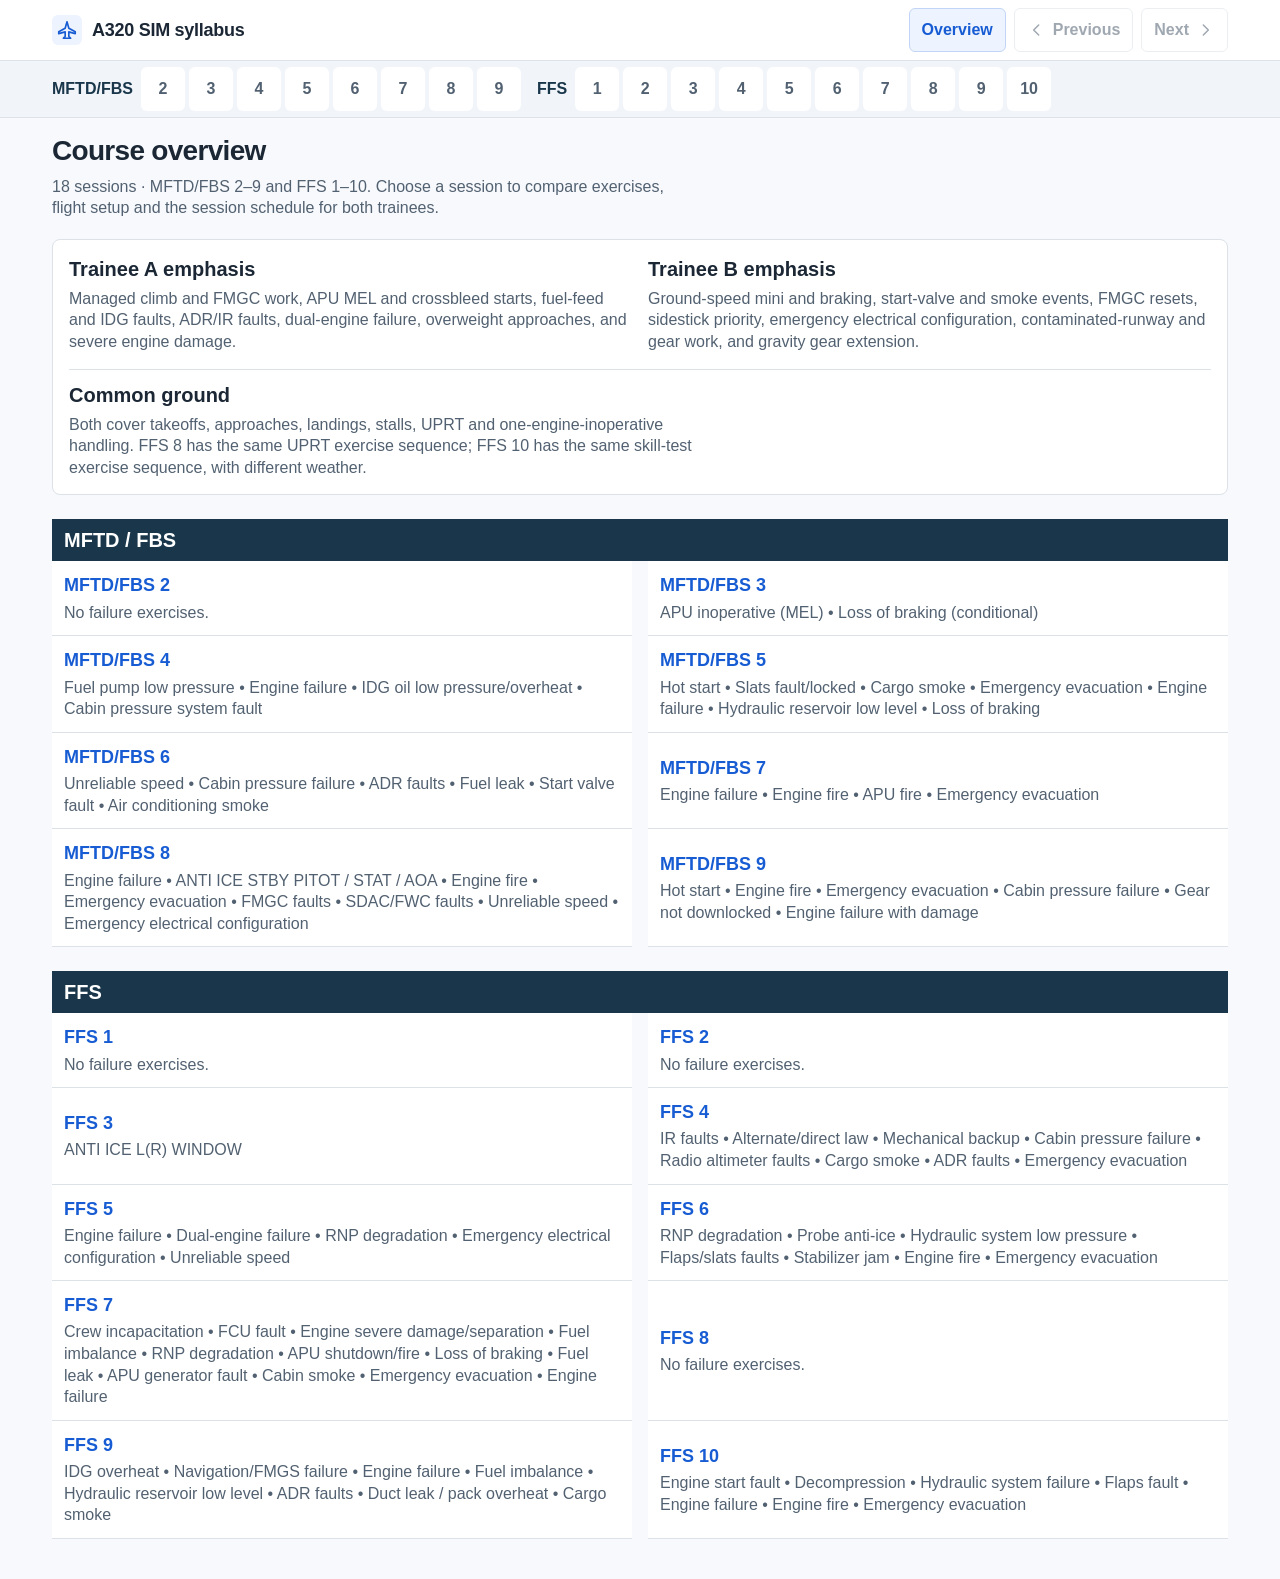
==== index.html @ 2788dc3f "Add FFS 5 failure briefs; correct BUSS activation in unreliable speed - FFS 5 maps engine failure, d" ====
<!DOCTYPE html>
<html lang="en">
<head>
  <meta charset="utf-8">
  <meta name="viewport" content="width=device-width, initial-scale=1, viewport-fit=cover">
  <meta name="color-scheme" content="light">
  <title>A320 SIM syllabus · Trainee A and B</title>
  <style>

    :root {
      --canvas: #fff; --surface: #f1f4f8; --page: #f7f9fc;
      --ink: #1b2735; --muted: #526171; --line: #dce2e8;
      --blue: #175cd3; --blue-hover: #10459f; --blue-soft: #edf3ff;
      --navy: #19364b; --trainee-a: #155e55; --trainee-b: #264ea5;
      --difference: #edf3ff; --conditional: #79520b;
      --failure: #9a3c08; --failure-soft: #fff3e7; --failure-line: #ca8750;
      --warning: #b42318; --warning-soft: #fdeceb; --header: #e8eef6;
      --font: -apple-system, BlinkMacSystemFont, "Segoe UI", sans-serif;
      font-family: var(--font); color: var(--ink); background: var(--page);
      font-size: 16px; font-synthesis: none; scrollbar-color: #8997a6 var(--surface);
    }
    * { box-sizing: border-box; }
    body { margin: 0; line-height: 1.35; }
    [hidden] { display: none !important; }
    ::selection { color: var(--ink); background: #cddfff; }
    button { font: inherit; color: inherit; cursor: pointer; -webkit-tap-highlight-color: #cddfff; }
    button:disabled { cursor: default; color: var(--muted); opacity: .55; }
    :focus-visible { outline: 3px solid var(--blue); outline-offset: 3px; }
    .dialog-heading h3:focus-visible, .section-title:focus-visible { outline: none; }
    h1, h2, h3, h4, h5, h6, p { margin: 0; }
    h2 { font-size: 1.75rem; line-height: 1.2; letter-spacing: -.025em; text-wrap: balance; }
    h3 { font-size: 1.25rem; line-height: 1.3; }
    h4 { font-size: 1rem; }
    .icon { width: 20px; height: 20px; flex: none; vertical-align: -.2em; }
    .toolbar { position: sticky; top: 0; z-index: 5; background: var(--canvas); border-bottom: 1px solid var(--line); padding-top: env(safe-area-inset-top); }
    .toolbar-inner { max-width: 1224px; margin-inline: auto; min-height: 60px; padding: 8px 24px; display: flex; align-items: center; justify-content: space-between; gap: 16px; }
    .site-title { display: flex; align-items: center; gap: 10px; font-size: 1.125rem; font-weight: 700; letter-spacing: -.015em; }
    .site-title .icon { width: 30px; height: 30px; padding: 4px; color: var(--blue); background: var(--blue-soft); border-radius: 6px; }
    .toolbar-actions { display: flex; align-items: center; gap: 8px; }
    .control { display: inline-flex; justify-content: center; align-items: center; gap: 6px; min-height: 44px; padding: 8px 12px; border: 1px solid var(--line); border-radius: 6px; background: var(--canvas); font-weight: 600; }
    @media (hover: hover) { .control:hover:not(:disabled) { background: var(--blue-soft); border-color: var(--blue); color: var(--blue); } }
    .control[aria-current="page"] { background: var(--blue-soft); color: var(--blue); border-color: #c3d5f7; }
    .control.primary { background: var(--blue); color: white; border-color: var(--blue); }
    @media (hover: hover) { .control.primary:hover { background: var(--blue-hover); color: white; } }
    .session-nav { position: sticky; top: calc(60px + env(safe-area-inset-top)); z-index: 4; background: var(--surface); border-bottom: 1px solid var(--line); }
    .session-nav-inner { max-width: 1224px; margin-inline: auto; padding: 6px 24px; display: flex; gap: 16px; }
    .session-group { display: flex; align-items: center; gap: 8px; }
    .group-label { font-weight: 700; color: var(--navy); white-space: nowrap; }
    .session-buttons { display: flex; gap: 4px; flex-wrap: wrap; }
    .session-button { width: 44px; min-height: 44px; border: 1px solid transparent; border-radius: 6px; background: var(--canvas); color: var(--muted); font-weight: 600; font-variant-numeric: tabular-nums; }
    @media (hover: hover) { .session-button:hover { border-color: var(--blue); color: var(--blue); } }
    .session-button[aria-current="page"] { background: var(--blue); color: white; border-color: var(--blue); }
    .main { max-width: 1224px; margin-inline: auto; padding: 16px 24px 40px; }
    .session + .session { margin-top: 48px; border-top: 1px solid var(--line); padding-top: 24px; }
    .enhanced .session { margin: 0; border: 0; padding: 0; }
    .session-heading { display: flex; align-items: center; justify-content: space-between; gap: 16px; }
    .session-number { color: var(--muted); font-variant-numeric: tabular-nums; white-space: nowrap; }
    .session-summary { color: var(--muted); margin-top: 6px; }
    .brief-strip { display: flex; align-items: center; justify-content: space-between; gap: 12px; margin: 10px 0; padding: 4px 12px; background: var(--canvas); border: 1px solid var(--line); border-radius: 8px; }
    .brief-values { display: flex; flex-wrap: wrap; gap: 4px 20px; }
    .brief-value { display: flex; gap: 6px; align-items: baseline; }
    .brief-value dt { color: var(--muted); }
    .brief-value dd { margin: 0; font-weight: 600; }
    .brief-values { margin: 0; }
    .tab-nav { display: inline-flex; gap: 4px; padding: 4px; background: #e8eef6; border-radius: 8px; margin-bottom: 10px; }
    .tab-nav button { display: inline-flex; align-items: center; gap: 8px; border: 1px solid transparent; border-radius: 5px; background: transparent; min-height: 44px; padding: 8px 14px; color: var(--muted); }
    @media (hover: hover) { .tab-nav button:hover { color: var(--blue); } }
    .tab-nav button[aria-selected="true"] { color: var(--blue); border-color: #c6d5ec; background: var(--canvas); font-weight: 600; }
    .section-heading { display: flex; justify-content: space-between; align-items: baseline; gap: 16px; margin-bottom: 6px; }
    .matrix-key { display: flex; align-items: center; flex-wrap: wrap; gap: 4px 12px; color: var(--muted); margin-bottom: 10px; }
    .failure-key { display: inline-flex; align-items: center; gap: 5px; color: var(--failure); }
    table { width: 100%; border-collapse: collapse; table-layout: fixed; font-variant-numeric: tabular-nums; background: var(--canvas); }
    .matrix, .topic-table { border-collapse: separate; border-spacing: 0; }
    th, td { text-align: left; padding: 6px 10px; vertical-align: top; overflow-wrap: anywhere; border-bottom: 1px solid var(--line); }
    th { font-weight: 500; }
    thead th { font-weight: 600; color: var(--muted); background: #e8eef6; }
    .matrix .exercise-col { width: 76%; }
    .matrix .assignment-col { width: 12%; }
    .matrix thead th:not(:first-child), .matrix .assignment { text-align: center; }
    .matrix .assignment { vertical-align: middle; }
    .trainee-label { display: inline-block; padding: 2px 7px; border-radius: 4px; background: var(--blue-soft); color: var(--trainee-b); font-weight: 600; }
    .trainee-label.trainee-a { background: #e6f3ef; color: var(--trainee-a); }
    .matrix .category-row th { background: var(--surface); color: var(--navy); font-weight: 700; padding: 5px 10px; }
    .exercise-title { display: inline; }
    .exercise-note { display: block; color: var(--muted); margin-top: 2px; max-width: 75ch; }
    .exercise-condition, .conditional-label { color: var(--conditional); }
    .conditional-label { font-weight: 600; }
    .included { width: 18px; height: 18px; vertical-align: -.15em; fill: none; stroke: currentColor; stroke-width: 2; stroke-linecap: round; stroke-linejoin: round; }
    .absent { color: var(--muted); }
    .repeat { font-weight: 600; }
    .failure { background: var(--failure-soft) !important; }
    .failure td { border-top: 1px solid var(--failure-line); border-bottom: 1px solid var(--failure-line); }
    .failure td:first-child { border-left: 1px solid var(--failure-line); }
    .failure td:last-child { border-right: 1px solid var(--failure-line); }
    .failure + .failure td { border-top: 0; }
    .failure-mark { display: inline; color: var(--failure); margin-right: 4px; }
    .failure-mark .icon { width: 17px; height: 17px; }
    .session-section + .session-section { margin-top: 24px; }
    .session-section > h3 { margin-bottom: 6px; }
    .topic-grid, .condition-grid { display: grid; grid-template-columns: 1fr 1fr; gap: 16px; }
    .topic-block { min-width: 0; }
    .topic-block > h4 { padding: 8px 10px; background: #e8eef6; }
    .topic-block.a > h4 { background: #e6f3ef; color: var(--trainee-a); }
    .topic-block.b > h4 { color: var(--trainee-b); }
    .topic-table .number { width: 34px; color: var(--muted); padding-right: 0; }
    .topic-table .status { width: 76px; }
    .topic-table .unique, .topic-table .mixed { background: var(--difference); }
    .topic-table .routine { color: var(--ink); }
    .status-label { display: inline-block; font-size: 1rem; font-weight: 500; color: var(--trainee-b); white-space: nowrap; }
    .a .status-label { color: var(--trainee-a); }
    .condition-grid > div { background: var(--surface); padding: 12px; }
    .condition-grid ol { margin: 8px 0 0; padding-left: 24px; }
    .condition-grid li + li { margin-top: 4px; }
    .overview-intro { color: var(--muted); margin-top: 8px; max-width: 70ch; }
    .course-differences { display: grid; grid-template-columns: 1fr 1fr; gap: 16px; margin-top: 20px; padding: 16px; background: var(--canvas); border: 1px solid var(--line); border-radius: 8px; }
    .course-differences p { margin-top: 6px; max-width: 70ch; color: var(--muted); }
    .course-differences .shared { grid-column: 1 / -1; padding-top: 12px; border-top: 1px solid var(--line); }
    .course-group { margin-top: 24px; }
    .course-group > h3 { padding: 8px 12px; background: var(--navy); color: white; }
    .overview-list { display: grid; grid-template-columns: 1fr 1fr; gap: 0 16px; }
    .overview-card { display: block; width: 100%; padding: 12px; border: 0; border-bottom: 1px solid var(--line); background: var(--canvas); text-align: left; }
    .overview-card:disabled { opacity: 1; }
    @media (hover: hover) { .overview-card:hover:not(:disabled) { background: var(--blue-soft); } }
    .overview-card strong { display: block; color: var(--blue); font-size: 1.125rem; }
    .overview-card span { display: block; margin-top: 4px; color: var(--muted); }
    .setup-details { margin-block: 24px; }
    .enhanced .setup-details { display: none; }
    /* The dialog is a transparent full-screen layer: a tap anywhere outside the card lands on the dialog itself. */
    .setup-dialog { width: 100%; height: 100%; max-width: 100%; max-height: 100%; margin: 0; padding: 16px; border: 0; background: transparent; overflow: hidden; }
    .setup-dialog[open] { display: grid; place-items: center; }
    .dialog-card { box-sizing: border-box; width: 100%; max-width: 1200px; max-height: 100%; padding: 0 20px 20px; border-radius: 12px; background: var(--canvas); color: var(--ink); box-shadow: 0 16px 64px #142c4540; overflow: auto; overscroll-behavior: contain; }
    .setup-dialog::backdrop { background: #142c4573; }
    .setup-dialog .setup-details { display: block; margin: 0; }
    .dialog-heading { display: flex; align-items: center; justify-content: space-between; gap: 16px; margin-bottom: 4px; }
    .setup-dialog .dialog-heading { position: sticky; top: 0; background: var(--canvas); z-index: 3; padding-top: 20px; padding-bottom: 6px; }
    .dialog-subtitle { color: var(--muted); margin-bottom: 14px; }
    .setup-grid { display: grid; grid-template-columns: 1.1fr 1fr 1fr; gap: 16px; }
    .setup-block { min-width: 0; }
    .setup-block > h4 { background: var(--navy); color: white; padding: 8px 10px; }
    .comparison-table .field-col { width: 42%; }
    .comparison-table tbody th { color: var(--muted); }
    .comparison-table .different { background: var(--difference); }
    .comparison-table .shared-label { color: var(--muted); }
    .setup-grid th, .setup-grid td { padding: 5px 8px; }
    .setup-grid .trainee-word { position: absolute; width: 1px; height: 1px; margin: -1px; overflow: hidden; clip-path: inset(50%); white-space: nowrap; }
    .route-block { margin-top: 14px; }
    .route-block > h4 { padding: 6px 0; }
    .route-table .field-col { width: 10%; }
    .route-table th, .route-table td { padding: 6px 8px; }
    .summary-link { display: inline; padding: 4px 0; margin: 0; line-height: 1.35; border: 0; background: none; color: var(--blue); font-weight: 500; text-decoration: underline; text-decoration-color: #9db8ec; text-decoration-thickness: 1px; text-underline-offset: 3px; }
    @media (hover: hover) { .summary-link:hover:not(:disabled) { color: var(--blue-hover); text-decoration-color: currentColor; } }
    .summary-link:disabled { color: var(--muted); opacity: 1; text-decoration: none; }
    .brief-key { color: var(--muted); }
    .brief-cell { padding: 0; }
    .brief-open { display: flex; align-items: flex-start; gap: 0; width: 100%; min-height: 44px; padding: 6px 10px; border: 0; background: transparent; color: inherit; text-align: left; }
    .brief-open:disabled { opacity: 1; color: inherit; }
    .brief-open .exercise-title, .brief-open .topic-text { flex: 1; }
    @media (hover: hover) { .brief-open:hover:not(:disabled) { background: #ffe9d4; } }
    .brief-open .exercise-title, .brief-open .topic-text, .key-sample { text-decoration: underline dotted var(--blue); text-decoration-thickness: 1.5px; text-underline-offset: 5px; text-decoration-skip-ink: none; }
    .brief-open:disabled .exercise-title, .brief-open:disabled .topic-text { text-decoration: none; }
    @media (hover: hover) { .brief-open:hover:not(:disabled) .exercise-title, .brief-open:hover:not(:disabled) .topic-text { text-decoration-style: solid; color: var(--blue-hover); text-decoration-color: var(--blue-hover); } }
    .brief-cell .exercise-note { padding: 0 10px 8px; margin-top: 0; }
    .procedure-briefs { margin-top: 32px; }
    .enhanced .procedure-briefs { display: none; }
    .procedures-heading { margin-bottom: 12px; }
    .brief-group + .brief-group { margin-top: 32px; padding-top: 24px; border-top: 1px solid var(--line); }
    .brief-heading h3 { min-width: 0; }
    .brief-session { color: var(--muted); font-weight: 500; white-space: nowrap; }
    .brief-heading { align-items: center; }
    .brief-heading-actions { display: flex; align-items: center; gap: 12px; flex: none; }
    .jump-bar { display: flex; gap: 2px; padding: 2px; background: var(--header); border-radius: 8px; }
    .jump { min-height: 44px; min-width: 44px; padding: 6px 12px; border: 0; border-radius: 6px; background: transparent; color: var(--navy); font-weight: 600; }
    @media (hover: hover) { .jump:hover { background: var(--canvas); color: var(--blue); } }
    .jump[aria-current="location"] { background: var(--canvas); color: var(--blue); box-shadow: inset 0 0 0 1px #c6d5ec; }
    .brief-switch { margin: 6px 0 2px; }
    .switch-lead { color: var(--muted); margin-bottom: 8px; }
    .brief-tabs { display: grid; grid-template-columns: repeat(auto-fit, minmax(230px, 1fr)); gap: 10px; }
    .brief-tab { display: flex; align-items: center; gap: 12px; min-height: 64px; padding: 10px 14px; border: 1px solid #b9c5d3; border-radius: 8px; background: var(--canvas); color: var(--ink); text-align: left; box-shadow: 0 1px 2px #142c4514; }
    @media (hover: hover) { .brief-tab:hover { border-color: var(--blue); background: #f7faff; } }
    .brief-tab[aria-selected="true"] { border-color: var(--blue); background: var(--blue-soft); box-shadow: inset 0 0 0 1px var(--blue); }
    .tab-mark { flex: none; width: 12px; height: 12px; border-radius: 4px; background: var(--navy); }
    .tab-mark.warning { background: var(--warning); }
    .tab-mark.caution { background: var(--failure); }
    .tab-mark.memory { background: var(--ink); }
    .tab-text { flex: 1; min-width: 0; display: flex; flex-direction: column; }
    .tab-name { font-weight: 700; }
    .brief-tab[aria-selected="true"] .tab-name { color: var(--blue-hover); }
    .tab-sub { color: var(--muted); }
    .tab-trainees { display: flex; gap: 4px; flex: none; }
    .tab-trainees .trainee-label { min-width: 28px; text-align: center; }
    .tab-state { flex: none; display: grid; place-items: center; width: 24px; color: var(--muted); }
    .tab-check { display: none; color: var(--blue); }
    .brief-tab[aria-selected="true"] .tab-check { display: block; }
    .brief-tab[aria-selected="true"] .tab-chevron { display: none; }
    .flow-head { position: sticky; top: var(--dialog-head, 0px); z-index: 2; }
    .brief + .brief { margin-top: 32px; }
    .enhanced .brief + .brief { margin-top: 0; }
    .brief-title { font-size: 1.125rem; margin-top: 16px; }
    .brief-plate { margin-top: 12px; padding: 16px; background: var(--surface); border-radius: 8px; }
    .brief-plate .trainee-label { background: var(--canvas); }
    .brief-meta { display: flex; flex-wrap: wrap; align-items: center; gap: 6px 8px; }
    .alert-chip { display: inline-block; padding: 2px 8px; border-radius: 4px; font-weight: 600; white-space: nowrap; }
    .alert-chip.warning { color: var(--warning); background: var(--warning-soft); }
    .alert-chip.caution { color: var(--failure); background: var(--failure-soft); }
    .alert-chip.qrh { color: var(--navy); background: var(--surface); }
    .alert-chip.memory { color: var(--ink); background: var(--header); }
    .alert-chip.technique { color: var(--navy); background: var(--canvas); box-shadow: inset 0 0 0 1px var(--line); }
    .session-note { max-width: 75ch; margin: -4px 0 14px; padding: 8px 12px; background: var(--canvas); border: 1px solid var(--line); border-radius: 6px; }
    .session-note strong { color: var(--navy); margin-right: 6px; }
    .brief-trainees { color: var(--muted); margin-left: 4px; }
    .brief-summary { max-width: 75ch; margin: 10px 0 14px; line-height: 1.45; }
    .key-limits { display: grid; grid-template-columns: repeat(auto-fit, minmax(170px, 1fr)); margin: 0; background: var(--canvas); border: 1px solid var(--line); border-radius: 8px; overflow: hidden; }
    .key-limits > div { padding: 8px 12px; border-left: 1px solid var(--line); margin-left: -1px; }
    .key-limits dt { color: var(--muted); }
    .key-limits dt, .key-limits dd { text-wrap: balance; }
    .key-limits dd { margin: 2px 0 0; font-size: 1.125rem; font-weight: 700; font-variant-numeric: tabular-nums; }
    .branch-chip { display: inline-block; margin-right: 6px; padding: 0 6px; border-radius: 4px; background: var(--header); color: var(--navy); font-weight: 600; white-space: nowrap; }
    .key-limits dt .branch-chip { margin: 0 0 0 6px; }
    .brief-section { margin-top: 28px; padding-top: 20px; border-top: 1px solid var(--line); }
    .section-head { display: flex; flex-wrap: wrap; align-items: baseline; gap: 2px 12px; margin-bottom: 12px; }
    .section-title { display: block; font-size: 1.25rem; line-height: 1.3; color: var(--ink); }
    .section-icon { display: inline-block; width: 24px; height: 24px; padding: 3px; margin-right: 8px; vertical-align: -5px; color: var(--navy); background: var(--header); border-radius: 6px; }
    .section-note { color: var(--muted); }
    .flow { border: 1px solid var(--line); border-radius: 8px; overflow: clip; background: var(--canvas); }
    .flow-head, .flow-phase { display: grid; grid-template-columns: 11rem 1fr; }
    .flow-head { grid-template-columns: 11rem 1fr 1fr; background: var(--header); color: var(--muted); font-weight: 600; }
    .flow-head span { padding: 6px 10px; }
    .flow-head span + span { border-left: 1px solid var(--line); }
    .flow-phase { border-top: 1px solid var(--line); }
    .phase-name { position: relative; display: flex; align-items: flex-start; gap: 10px; padding: 12px 12px 12px 14px; background: var(--surface); color: var(--navy); font-size: 1rem; line-height: 1.3; }
    .phase-name::before { content: ""; position: absolute; left: 26px; top: 0; bottom: 0; width: 2px; background: #c5d0dc; }
    .flow-phase.first .phase-name::before { top: 26px; }
    .flow-phase.last .phase-name::before { bottom: calc(100% - 26px); }
    .flow-phase.first.last .phase-name::before { display: none; }
    .phase-num { position: relative; z-index: 1; flex: none; display: grid; place-items: center; width: 26px; height: 26px; margin-top: -2px; border-radius: 50%; background: var(--navy); color: white; font-weight: 700; font-variant-numeric: tabular-nums; box-shadow: 0 0 0 3px var(--surface); }
    .turns { list-style: none; margin: 0; padding: 0; min-width: 0; }
    .turn { display: grid; grid-template-columns: 1fr 1fr; background: linear-gradient(var(--line), var(--line)) 50% 0 / 1px 100% no-repeat; }
    .turn + .turn { border-top: 1px dashed var(--line); }
    .turn-body { display: flex; align-items: baseline; gap: 10px; min-width: 0; padding: 10px 14px; border-left: 1px solid var(--line); }
    .turn-pf .turn-body { grid-column: 1; }
    .turn-pm .turn-body { grid-column: 2; }
    .turn-both { background: #fbfcfd; }
    .turn-both .turn-body { grid-column: 1 / -1; }
    .turn-body > ul { flex: 1; min-width: 0; }
    .turn-no { flex: none; min-width: 2.4em; color: var(--muted); font-weight: 600; font-variant-numeric: tabular-nums; }
    .lane-tag { display: none; }
    .turn-both .lane-tag { display: inline-block; flex: none; color: var(--navy); font-weight: 700; }
    .flow ul, .proc-lines, .flow-children { list-style: none; margin: 0; padding: 0; }
    .flow-item + .flow-item { margin-top: 8px; }
    .flow-item.callout { display: flex; align-items: baseline; gap: 6px; }
    .callout-mark { flex: none; color: var(--navy); }
    .callout-icon { width: 18px; height: 18px; vertical-align: -.2em; }
    .flow-item.callout .callout { color: var(--navy); }
    .flow-item.ecam { padding: 3px 8px; background: #f3f6fa; border-radius: 4px; }
    .flow-item.ecam + .flow-item.ecam { margin-top: 2px; }
    .flow-item.condition { padding-top: 2px; }
    .flow .flow-children { margin-top: 4px; padding-left: 12px; border-left: 1px solid #d9b56a; }
    .flow-item.note { color: var(--muted); }
    .callout { font-weight: 700; quotes: "\201C" "\201D"; }
    .ecam-line { display: flex; align-items: baseline; gap: 6px; }
    .ecam-item { min-width: 0; }
    .leader { flex: 1 1 12px; min-width: 12px; border-bottom: 1px dotted #9aa7b4; transform: translateY(-4px); }
    .ecam-setting { flex: none; max-width: 55%; font-weight: 700; text-align: right; }
    .cond-label { color: var(--conditional); font-weight: 700; }
    .verbatim-grid { display: grid; grid-template-columns: 1fr 1fr; gap: 16px; align-items: start; }
    .verbatim-grid.single { grid-template-columns: minmax(0, 1fr); max-width: 760px; }
    .verbatim-col { min-width: 0; }
    .verbatim { background: var(--canvas); border: 1px solid var(--line); border-radius: 8px; overflow: hidden; }
    .verbatim + .verbatim { margin-top: 16px; }
    .block-title { padding: 9px 12px; background: var(--navy); color: white; font-size: 1rem; }
    .block-title .branch-chip { margin-left: 6px; }
    .block-sub { margin: 4px 0 0; padding: 6px 12px; background: var(--surface); color: var(--navy); font-size: 1rem; font-weight: 700; }
    .proc-lines { padding: 10px 12px 8px; }
    .proc-line { padding-left: calc(var(--level, 0) * 1.25rem); }
    .proc-line + .proc-line { margin-top: 4px; }
    .proc-note { display: block; color: var(--muted); }
    .proc-line.note .proc-note, .proc-line.info .proc-note { display: inline; }
    .proc-line.info .proc-note { color: var(--ink); }
    .caution-label { font-weight: 700; color: var(--failure); text-transform: uppercase; }
    .ref-line { padding: 8px 12px 10px; border-top: 1px solid var(--line); color: var(--muted); }
    .plain-list { margin: 6px 0 10px; padding: 0 12px 0 32px; }
    .plain-list li + li { margin-top: 4px; }
    .inop-list { display: flex; flex-wrap: wrap; gap: 2px 16px; list-style: none; margin: 0; padding: 8px 12px 12px; }
    .brief-table + .brief-table { margin-top: 16px; }
    .table-caption { color: var(--muted); padding: 8px 12px; background: var(--canvas); }
    .table-scroll { overflow-x: auto; }
    .brief-table table th[scope="row"] { font-weight: 600; }
    .brief-more { border: 1px solid var(--line); border-radius: 8px; overflow: hidden; background: var(--canvas); }
    .brief-more details + details { border-top: 1px solid var(--line); }
    .brief-more details[open] > summary { background: var(--surface); }
    .brief-more summary { display: flex; align-items: center; justify-content: space-between; gap: 12px; min-height: 48px; padding: 0 14px; font-weight: 600; cursor: pointer; list-style: none; }
    .brief-more summary::-webkit-details-marker { display: none; }
    @media (hover: hover) { .brief-more summary:hover { color: var(--blue); } }
    .summary-icon { color: var(--muted); }
    .brief-more details[open] > summary .summary-icon { transform: rotate(90deg); }
    .details-body { padding: 12px 14px 16px; max-width: 85ch; }
    .details-body > p + p, .details-body > p + ul { margin-top: 6px; }
    .details-body .plain-list { padding-left: 20px; }
    .muted-note { color: var(--muted); margin-top: 8px; }
    .sources-table { min-width: 560px; }
    .brief-footnote { color: var(--muted); margin-top: 16px; }
    .setup-dialog .brief-group { margin: 0; padding: 0; border: 0; }
    .modal-open body { position: fixed; width: 100%; top: var(--locked-top); left: 0; }
    .nojs-notice { padding: 12px; background: var(--blue-soft); margin-top: 12px; }
    @media (max-width: 1160px) {
      .session-nav-inner { flex-direction: column; gap: 4px; }
      .group-label { min-width: 96px; }
    }
    @media (max-width: 760px) {
      .toolbar-inner, .session-nav-inner { padding-inline: max(16px, env(safe-area-inset-left)); }
      .toolbar-inner { min-height: 60px; }
      .main { padding: 16px max(16px, env(safe-area-inset-left)) 32px; }
      .session-nav { position: static; }
      .session-group { align-items: flex-start; }
      .group-label { min-width: 90px; padding-top: 12px; }
      .toolbar-actions { gap: 4px; }
      .step-button { width: 44px; padding: 8px; }
      .step-label { display: none; }
      .brief-strip { align-items: flex-start; flex-direction: column; gap: 8px; }
      .brief-strip .control { width: 100%; }
      .brief-values { gap: 6px 12px; }
      .topic-grid, .condition-grid, .course-differences, .overview-list, .setup-grid { grid-template-columns: 1fr; }
      .course-differences .shared { grid-column: auto; }
      .matrix .exercise-col { width: 68%; }
      .matrix .assignment-col { width: 16%; }
      .trainee-word { display: none; }
      .setup-dialog { padding: 8px; }
      .dialog-card { padding: 0 14px 14px; }
      .setup-dialog .dialog-heading { padding-top: 14px; }
      .route-table .field-col { width: 18%; }
      .flow-head { display: none; }
      .brief-plate { padding: 12px; }
      .phase-name::before { display: none; }
        .flow-phase { grid-template-columns: minmax(0, 1fr); }
      .turn { grid-template-columns: minmax(0, 1fr); background: none; }
      .turn-body, .turn-pm .turn-body, .turn-both .turn-body { grid-column: 1; flex-wrap: wrap; row-gap: 4px; border-left: 0; }
      .turn-body > ul { flex-basis: 100%; }
      .turn-pm { background: #fbfcfd; }
      .lane-tag, .turn-both .lane-tag { display: inline-block; padding: 0 6px; border-radius: 4px; background: var(--header); color: var(--navy); font-weight: 700; }
      .verbatim-grid { grid-template-columns: minmax(0, 1fr); }
    }
    @media (max-width: 520px) {
      .toolbar-inner { flex-wrap: wrap; gap: 6px; padding-block: 6px; }
      .site-title { font-size: 1rem; gap: 6px; }
      .site-title .icon { width: 24px; height: 24px; }
      .overview-control { padding-inline: 8px; }
      .toolbar-actions { margin-left: auto; }
      .session-heading { align-items: flex-start; flex-direction: column; gap: 4px; }
      .session-number { white-space: normal; }
      .session-summary { margin-top: 8px; }
      .tab-nav { display: flex; }
      .tab-nav button { flex: 1; justify-content: center; padding-inline: 6px; }
      .section-heading { flex-wrap: wrap; gap: 4px 12px; }
      th, td { padding-inline: 6px; }
      .matrix .category-row th { padding-inline: 6px; }
      .topic-table .status { width: 68px; }
      .group-label { min-width: 82px; }
      .dialog-heading h3 { font-size: 1.125rem; }
      .jump-bar { display: none; }
      .brief-open { padding-inline: 6px; }
      .brief-cell .exercise-note { padding-inline: 6px; }
      .key-limits { grid-template-columns: repeat(auto-fit, minmax(140px, 1fr)); }
    }
    @media (prefers-reduced-motion: no-preference) {
      .tab-nav button, .control, .session-button { transition: background-color 160ms ease-out, color 160ms ease-out, border-color 160ms ease-out; }
      .setup-dialog[open] .dialog-card { animation: dialog-in 260ms cubic-bezier(.16, 1, .3, 1); }
      .setup-dialog[open]::backdrop { animation: backdrop-in 220ms ease-out; }
      .setup-dialog.closing .dialog-card { animation: dialog-out 160ms cubic-bezier(.4, 0, 1, 1) forwards; }
      .setup-dialog.closing::backdrop { animation: backdrop-out 160ms ease-in forwards; }
      @keyframes dialog-out { 0% { opacity: 1; transform: none; } 30% { opacity: 1; } 100% { opacity: 0; transform: translateY(6px) scale(.995); } }
      @keyframes backdrop-in { from { opacity: 0; } }
      @keyframes backdrop-out { to { opacity: 0; } }
      .summary-icon { transition: transform 160ms cubic-bezier(.16, 1, .3, 1); }
      .brief-open, .summary-link { transition: background-color 160ms ease-out, color 160ms ease-out; }
      @keyframes dialog-in { 0% { opacity: 0; transform: translateY(12px) scale(.99); } 35% { opacity: 1; } 100% { opacity: 1; transform: none; } }
    }
    @media (prefers-reduced-motion: reduce) {
      .setup-dialog[open] .dialog-card, .setup-dialog[open]::backdrop { animation: fade-in 140ms ease-out; }
      .setup-dialog.closing .dialog-card, .setup-dialog.closing::backdrop { animation: fade-out 120ms ease-in forwards; }
      @keyframes fade-in { from { opacity: 0; } }
      @keyframes fade-out { to { opacity: 0; } }
    }
    @media print {
      .toolbar, .session-nav, .tab-nav, .open-setup, .close-setup { display: none !important; }
      .main { max-width: none; padding: 0; }
      .main > [hidden], .tab-panel[hidden], .enhanced .setup-details, .enhanced .procedure-briefs, .brief[hidden] { display: block !important; }
      .brief-more details > .details-body { display: block; }
      .session { break-before: page; }
      tr { break-inside: avoid; }
      thead { display: table-header-group; }
    }
  </style>
</head>
<body>
  <header class="toolbar">
    <div class="toolbar-inner">
      <h1 class="site-title"><svg class="icon" viewBox="0 0 24 24" fill="none" stroke="currentColor" stroke-width="1.8" stroke-linecap="round" stroke-linejoin="round" aria-hidden="true"><path d="m12 3 2 7 7 4v2l-7-2v5l2 2H8l2-2v-5l-7 2v-2l7-4 2-7Z"/></svg>A320 SIM syllabus</h1>
      <div class="toolbar-actions" hidden>
        <button class="control overview-control" type="button" data-session="overview">Overview</button>
        <button class="control step-button" type="button" id="previous-session" aria-label="Previous session" disabled><svg class="icon" viewBox="0 0 24 24" fill="none" stroke="currentColor" stroke-width="1.8" stroke-linecap="round" stroke-linejoin="round" aria-hidden="true"><path d="m14 6-6 6 6 6"/></svg><span class="step-label">Previous</span></button>
        <button class="control step-button" type="button" id="next-session" aria-label="Next session" disabled><span class="step-label">Next</span><svg class="icon" viewBox="0 0 24 24" fill="none" stroke="currentColor" stroke-width="1.8" stroke-linecap="round" stroke-linejoin="round" aria-hidden="true"><path d="m10 6 6 6-6 6"/></svg></button>
      </div>
    </div>
  </header>
  <nav class="session-nav" aria-label="Session navigation" hidden>
    <div class="session-nav-inner">

      <div class="session-group"><span class="group-label">MFTD/FBS</span><div class="session-buttons">
        <button class="session-button" type="button" data-session="mftd-2" aria-label="MFTD/FBS 2">2</button><button class="session-button" type="button" data-session="mftd-3" aria-label="MFTD/FBS 3">3</button><button class="session-button" type="button" data-session="mftd-4" aria-label="MFTD/FBS 4">4</button><button class="session-button" type="button" data-session="mftd-5" aria-label="MFTD/FBS 5">5</button><button class="session-button" type="button" data-session="mftd-6" aria-label="MFTD/FBS 6">6</button><button class="session-button" type="button" data-session="mftd-7" aria-label="MFTD/FBS 7">7</button><button class="session-button" type="button" data-session="mftd-8" aria-label="MFTD/FBS 8">8</button><button class="session-button" type="button" data-session="mftd-9" aria-label="MFTD/FBS 9">9</button>
      </div></div>

      <div class="session-group"><span class="group-label">FFS</span><div class="session-buttons">
        <button class="session-button" type="button" data-session="ffs-1" aria-label="FFS 1">1</button><button class="session-button" type="button" data-session="ffs-2" aria-label="FFS 2">2</button><button class="session-button" type="button" data-session="ffs-3" aria-label="FFS 3">3</button><button class="session-button" type="button" data-session="ffs-4" aria-label="FFS 4">4</button><button class="session-button" type="button" data-session="ffs-5" aria-label="FFS 5">5</button><button class="session-button" type="button" data-session="ffs-6" aria-label="FFS 6">6</button><button class="session-button" type="button" data-session="ffs-7" aria-label="FFS 7">7</button><button class="session-button" type="button" data-session="ffs-8" aria-label="FFS 8">8</button><button class="session-button" type="button" data-session="ffs-9" aria-label="FFS 9">9</button><button class="session-button" type="button" data-session="ffs-10" aria-label="FFS 10">10</button>
      </div></div>

    </div>
  </nav>
  <main class="main" id="main-content" tabindex="-1">
    <section class="overview" id="overview" aria-labelledby="overview-title">
      <h2 id="overview-title">Course overview</h2>
      <p class="overview-intro">18 sessions · MFTD/FBS 2–9 and FFS 1–10. Choose a session to compare exercises, flight setup and the session schedule for both trainees.</p>
      <noscript><p class="nojs-notice">JavaScript is disabled. All sessions, exercises, setup values and ordered topics are available below in course order.</p></noscript>
      <div class="course-differences">
        <div><h3>Trainee A emphasis</h3><p>Managed climb and FMGC work, APU MEL and crossbleed starts, fuel-feed and IDG faults, ADR/IR faults, dual-engine failure, overweight approaches, and severe engine damage.</p></div>
        <div><h3>Trainee B emphasis</h3><p>Ground-speed mini and braking, start-valve and smoke events, FMGC resets, sidestick priority, emergency electrical configuration, contaminated-runway and gear work, and gravity gear extension.</p></div>
        <div class="shared"><h3>Common ground</h3><p>Both cover takeoffs, approaches, landings, stalls, UPRT and one-engine-inoperative handling. FFS 8 has the same UPRT exercise sequence; FFS 10 has the same skill-test exercise sequence, with different weather.</p></div>
      </div>

      <section class="course-group" aria-label="MFTD / FBS sessions">
        <h3>MFTD / FBS</h3>
        <div class="overview-list"><button class="overview-card" type="button" data-session="mftd-2" disabled><strong>MFTD/FBS 2</strong><span>No failure exercises.</span></button><button class="overview-card" type="button" data-session="mftd-3" disabled><strong>MFTD/FBS 3</strong><span>APU inoperative (MEL) • Loss of braking (conditional)</span></button><button class="overview-card" type="button" data-session="mftd-4" disabled><strong>MFTD/FBS 4</strong><span>Fuel pump low pressure • Engine failure • IDG oil low pressure/overheat • Cabin pressure system fault</span></button><button class="overview-card" type="button" data-session="mftd-5" disabled><strong>MFTD/FBS 5</strong><span>Hot start • Slats fault/locked • Cargo smoke • Emergency evacuation • Engine failure • Hydraulic reservoir low level • Loss of braking</span></button><button class="overview-card" type="button" data-session="mftd-6" disabled><strong>MFTD/FBS 6</strong><span>Unreliable speed • Cabin pressure failure • ADR faults • Fuel leak • Start valve fault • Air conditioning smoke</span></button><button class="overview-card" type="button" data-session="mftd-7" disabled><strong>MFTD/FBS 7</strong><span>Engine failure • Engine fire • APU fire • Emergency evacuation</span></button><button class="overview-card" type="button" data-session="mftd-8" disabled><strong>MFTD/FBS 8</strong><span>Engine failure • ANTI ICE STBY PITOT / STAT / AOA • Engine fire • Emergency evacuation • FMGC faults • SDAC/FWC faults • Unreliable speed • Emergency electrical configuration</span></button><button class="overview-card" type="button" data-session="mftd-9" disabled><strong>MFTD/FBS 9</strong><span>Hot start • Engine fire • Emergency evacuation • Cabin pressure failure • Gear not downlocked • Engine failure with damage</span></button></div>
      </section>

      <section class="course-group" aria-label="FFS sessions">
        <h3>FFS</h3>
        <div class="overview-list"><button class="overview-card" type="button" data-session="ffs-1" disabled><strong>FFS 1</strong><span>No failure exercises.</span></button><button class="overview-card" type="button" data-session="ffs-2" disabled><strong>FFS 2</strong><span>No failure exercises.</span></button><button class="overview-card" type="button" data-session="ffs-3" disabled><strong>FFS 3</strong><span>ANTI ICE L(R) WINDOW</span></button><button class="overview-card" type="button" data-session="ffs-4" disabled><strong>FFS 4</strong><span>IR faults • Alternate/direct law • Mechanical backup • Cabin pressure failure • Radio altimeter faults • Cargo smoke • ADR faults • Emergency evacuation</span></button><button class="overview-card" type="button" data-session="ffs-5" disabled><strong>FFS 5</strong><span>Engine failure • Dual-engine failure • RNP degradation • Emergency electrical configuration • Unreliable speed</span></button><button class="overview-card" type="button" data-session="ffs-6" disabled><strong>FFS 6</strong><span>RNP degradation • Probe anti-ice • Hydraulic system low pressure • Flaps/slats faults • Stabilizer jam • Engine fire • Emergency evacuation</span></button><button class="overview-card" type="button" data-session="ffs-7" disabled><strong>FFS 7</strong><span>Crew incapacitation • FCU fault • Engine severe damage/separation • Fuel imbalance • RNP degradation • APU shutdown/fire • Loss of braking • Fuel leak • APU generator fault • Cabin smoke • Emergency evacuation • Engine failure</span></button><button class="overview-card" type="button" data-session="ffs-8" disabled><strong>FFS 8</strong><span>No failure exercises.</span></button><button class="overview-card" type="button" data-session="ffs-9" disabled><strong>FFS 9</strong><span>IDG overheat • Navigation/FMGS failure • Engine failure • Fuel imbalance • Hydraulic reservoir low level • ADR faults • Duct leak / pack overheat • Cargo smoke</span></button><button class="overview-card" type="button" data-session="ffs-10" disabled><strong>FFS 10</strong><span>Engine start fault • Decompression • Hydraulic system failure • Flaps fault • Engine failure • Engine fire • Emergency evacuation</span></button></div>
      </section>

    </section>

    <article class="session" id="mftd-2" aria-labelledby="mftd-2-title">
      <header class="session-header">
        <div class="session-heading"><h2 id="mftd-2-title">MFTD/FBS 2</h2><span class="session-number">Session 1 of 18</span></div>
        <p class="session-summary">No failure exercises.</p>
      </header>
      <div class="brief-strip" aria-label="Session flight summary">
        <dl class="brief-values">
        <div class="brief-value"><dt>From / to</dt><dd>VTCC / VTBS</dd></div><div class="brief-value"><dt>Runways · dep / arr</dt><dd>18 / 19</dd></div>
        </dl>
        <button class="control primary open-setup" type="button" aria-haspopup="dialog" hidden><svg class="icon" viewBox="0 0 24 24" fill="none" stroke="currentColor" stroke-width="1.8" stroke-linecap="round" stroke-linejoin="round" aria-hidden="true"><path d="M4 6h16M4 12h16M4 18h16M8 3v6M16 9v6M10 15v6"/></svg>Setup &amp; conditions</button>
      </div>
      <div class="tab-nav" role="tablist" aria-label="MFTD/FBS 2 details" hidden>
        <button type="button" role="tab" id="mftd-2-tab-exercises" aria-controls="mftd-2-panel-exercises" aria-selected="true" tabindex="0" data-tab="exercises"><svg class="icon" viewBox="0 0 24 24" fill="none" stroke="currentColor" stroke-width="1.8" stroke-linecap="round" stroke-linejoin="round" aria-hidden="true"><path d="M9 6h11M9 12h11M9 18h11M3 6h.01M3 12h.01M3 18h.01"/></svg>Exercises</button>
        <button type="button" role="tab" id="mftd-2-tab-topics" aria-controls="mftd-2-panel-topics" aria-selected="false" tabindex="-1" data-tab="topics"><svg class="icon" viewBox="0 0 24 24" fill="none" stroke="currentColor" stroke-width="1.8" stroke-linecap="round" stroke-linejoin="round" aria-hidden="true"><path d="M9 5h11M9 12h11M9 19h11M3 4h1v3M3 10h2l-2 3h2M3 17h2v3H3"/></svg>Schedule</button>
      </div>
      <div class="tab-panel" id="mftd-2-panel-exercises" data-panel="exercises" tabindex="-1">
        <section class="session-section" aria-labelledby="mftd-2-exercise-title">
          <div class="section-heading"><h3 id="mftd-2-exercise-title">Combined exercises</h3></div>
          <p class="matrix-key"><svg class="included" viewBox="0 0 20 20" aria-hidden="true"><path d="m4 10 4 4 8-8"/></svg> Included · ×2 repeated · — not assigned<span class="failure-key"><svg class="icon" viewBox="0 0 24 24" fill="none" stroke="currentColor" stroke-width="1.8" stroke-linecap="round" stroke-linejoin="round" aria-hidden="true"><path d="m12 3 10 18H2L12 3Z"/><path d="M12 9v5M12 17h.01"/></svg>Failure / recovery</span></p>
          <table class="matrix"><colgroup><col class="exercise-col"><col class="assignment-col"><col class="assignment-col"></colgroup>
            <thead><tr><th scope="col">Exercise</th><th scope="col"><span class="trainee-label trainee-a"><span class="trainee-word">Trainee </span>A</span></th><th scope="col"><span class="trainee-label trainee-b"><span class="trainee-word">Trainee </span>B</span></th></tr></thead>
            <tbody>
              <tr class="category-row"><th colspan="3" scope="rowgroup">Takeoff &amp; departure</th></tr>
              <tr class="exercise-item" id="mftd-2-e01">
                <td><span class="exercise-title">Take-off - instrument, packs OFF</span></td>
                <td class="assignment">
  <svg class="included" viewBox="0 0 20 20" aria-hidden="true"><path d="m4 10 4 4 8-8"/></svg>
</td><td class="assignment"><span class="absent" aria-label="Not assigned">—</span></td>
              </tr><tr class="exercise-item" id="mftd-2-e07">
                <td><span class="exercise-title">Take-off – instrument, packs ON</span></td>
                <td class="assignment"><span class="absent" aria-label="Not assigned">—</span></td><td class="assignment">
  <svg class="included" viewBox="0 0 20 20" aria-hidden="true"><path d="m4 10 4 4 8-8"/></svg>
</td>
              </tr>
            </tbody><tbody>
              <tr class="category-row"><th colspan="3" scope="rowgroup">Approaches &amp; go-arounds</th></tr>
              <tr class="exercise-item" id="mftd-2-e05">
                <td><span class="exercise-title">Approach - ILS, with AP</span></td>
                <td class="assignment">
  <svg class="included" viewBox="0 0 20 20" aria-hidden="true"><path d="m4 10 4 4 8-8"/></svg>
</td><td class="assignment">
  <svg class="included" viewBox="0 0 20 20" aria-hidden="true"><path d="m4 10 4 4 8-8"/></svg>
</td>
              </tr>
            </tbody><tbody>
              <tr class="category-row"><th colspan="3" scope="rowgroup">Landing</th></tr>
              <tr class="exercise-item" id="mftd-2-e06">
                <td><span class="exercise-title">Landing - normal, autoland</span></td>
                <td class="assignment">
  <svg class="included" viewBox="0 0 20 20" aria-hidden="true"><path d="m4 10 4 4 8-8"/></svg>
</td><td class="assignment">
  <svg class="included" viewBox="0 0 20 20" aria-hidden="true"><path d="m4 10 4 4 8-8"/></svg>
</td>
              </tr>
            </tbody><tbody>
              <tr class="category-row"><th colspan="3" scope="rowgroup">Failures &amp; systems</th></tr>
              <tr class="exercise-item" id="mftd-2-e02">
                <td><span class="exercise-title">Climb, demo managed CLB CSTR; PROG page review</span></td>
                <td class="assignment">
  <svg class="included" viewBox="0 0 20 20" aria-hidden="true"><path d="m4 10 4 4 8-8"/></svg>
</td><td class="assignment"><span class="absent" aria-label="Not assigned">—</span></td>
              </tr><tr class="exercise-item" id="mftd-2-e03">
                <td><span class="exercise-title">Cruise, A/P and A/THR logic</span></td>
                <td class="assignment">
  <svg class="included" viewBox="0 0 20 20" aria-hidden="true"><path d="m4 10 4 4 8-8"/></svg>
</td><td class="assignment"><span class="absent" aria-label="Not assigned">—</span></td>
              </tr><tr class="exercise-item" id="mftd-2-e04">
                <td><span class="exercise-title">FMGC exercises: holding, DIR TO, FIX INFO, intercept</span></td>
                <td class="assignment">
  <svg class="included" viewBox="0 0 20 20" aria-hidden="true"><path d="m4 10 4 4 8-8"/></svg>
</td><td class="assignment"><span class="absent" aria-label="Not assigned">—</span></td>
              </tr>
            </tbody>
          </table>
        </section>
      </div>
      <section class="setup-details" aria-labelledby="mftd-2-modal-title">
        <div class="dialog-heading"><h3 id="mftd-2-modal-title" tabindex="-1">MFTD/FBS 2 · Setup &amp; conditions</h3><button class="control close-setup" type="button" aria-label="Close setup and conditions" hidden><svg class="icon" viewBox="0 0 24 24" fill="none" stroke="currentColor" stroke-width="1.8" stroke-linecap="round" stroke-linejoin="round" aria-hidden="true"><path d="m6 6 12 12M18 6 6 18"/></svg></button></div>
        <p class="dialog-subtitle">Same setup and weather for both trainees.</p>
        <div class="setup-grid">
          <section class="setup-block" aria-labelledby="mftd-2-setup-title">
            <h4 id="mftd-2-setup-title">Flight setup</h4>
            <table class="comparison-table setup-table"><colgroup><col class="field-col"><col></colgroup>
              <thead><tr><th scope="col">Field</th><th scope="col">Both trainees</th></tr></thead>
              <tbody><tr>
  <th scope="row">From / to</th>
  <td class="value">VTCC / VTBS</td>
</tr><tr>
  <th scope="row">Alternate</th>
  <td class="value">VTBD</td>
</tr><tr>
  <th scope="row">Flight number</th>
  <td class="value">THA2</td>
</tr><tr>
  <th scope="row">Cost index</th>
  <td class="value">30</td>
</tr><tr>
  <th scope="row">Planned cruise</th>
  <td class="value">FL320</td>
</tr><tr>
  <th scope="row">Flaps</th>
  <td class="value">1 or 2</td>
</tr><tr>
  <th scope="row">ZFW (t)</th>
  <td class="value">48</td>
</tr><tr>
  <th scope="row">ZFWCG (%MAC)</th>
  <td class="value">30.5</td>
</tr><tr>
  <th scope="row">Take-off fuel (t)</th>
  <td class="value">9</td>
</tr><tr>
  <th scope="row">TOW (t)</th>
  <td class="value">57</td>
</tr><tr>
  <th scope="row">Trip fuel (t)</th>
  <td class="value">2.7</td>
</tr><tr>
  <th scope="row">Take-off CG (%MAC)</th>
  <td class="value">28.7</td>
</tr></tbody>
            </table>
          </section>
          <section class="setup-block" aria-label="Departure weather">
            <h4 id="mftd-2-weather-title">Departure weather</h4>
            <table class="comparison-table weather-table"><colgroup><col class="field-col"><col></colgroup>
              <thead><tr><th scope="col">Field</th><th scope="col">Both trainees</th></tr></thead>
              <tbody><tr>
  <th scope="row">Airport</th>
  <td class="value">VTCC</td>
</tr><tr>
  <th scope="row">Runway</th>
  <td class="value">18</td>
</tr><tr>
  <th scope="row">Wind</th>
  <td class="value">170/4</td>
</tr><tr>
  <th scope="row">Visibility</th>
  <td class="value">10 km</td>
</tr><tr>
  <th scope="row">Ceiling</th>
  <td class="value">—</td>
</tr><tr>
  <th scope="row">Temp °C</th>
  <td class="value">30</td>
</tr><tr>
  <th scope="row">QNH</th>
  <td class="value">1009</td>
</tr><tr>
  <th scope="row">RWY cond.</th>
  <td class="value">Dry</td>
</tr><tr>
  <th scope="row">Anti-ice</th>
  <td class="value">Off</td>
</tr></tbody>
            </table>
          </section><section class="setup-block" aria-label="Arrival weather">
            <h4>Arrival weather</h4>
            <table class="comparison-table weather-table"><colgroup><col class="field-col"><col></colgroup>
              <thead><tr><th scope="col">Field</th><th scope="col">Both trainees</th></tr></thead>
              <tbody><tr>
  <th scope="row">Airport</th>
  <td class="value">VTBS</td>
</tr><tr>
  <th scope="row">Runway</th>
  <td class="value">19</td>
</tr><tr>
  <th scope="row">Wind</th>
  <td class="value">180/10</td>
</tr><tr>
  <th scope="row">Visibility</th>
  <td class="value">10 km</td>
</tr><tr>
  <th scope="row">Ceiling</th>
  <td class="value">—</td>
</tr><tr>
  <th scope="row">Temp °C</th>
  <td class="value">30</td>
</tr><tr>
  <th scope="row">QNH</th>
  <td class="value">1010</td>
</tr><tr>
  <th scope="row">RWY cond.</th>
  <td class="value">Dry</td>
</tr><tr>
  <th scope="row">Anti-ice</th>
  <td class="value">Off</td>
</tr></tbody>
            </table>
          </section>
        </div>
        <section class="route-block" aria-label="Full flight route">
          <h4>Route</h4>
          <table class="comparison-table route-table"><colgroup><col class="field-col"><col></colgroup><tbody>
          <tr><th scope="row">Both</th><td>VTCCR36 PANTA2N PANTA Y7 BLAFF NORTA1C VTBSR19</td></tr>
          </tbody></table>
        </section>
      </section>
      <div class="tab-panel" id="mftd-2-panel-topics" data-panel="topics" tabindex="-1">
        <section class="session-section" aria-labelledby="mftd-2-topics-title">
          <h3 id="mftd-2-topics-title">Session schedule</h3>
          <p class="matrix-key"><span>Published sequence for each trainee. Blue rows identify differences; orange marks failure / recovery.</span></p>
          <div class="topic-grid"><div class="topic-block a">
            <h4>Trainee A</h4>
            <table class="topic-table"><colgroup><col class="number"><col><col class="status"></colgroup>
              <thead><tr><th scope="col">#</th><th scope="col">Topic</th><th scope="col">A/B</th></tr></thead>
              <tbody><tr class="routine unique">
                <td class="number">1</td><td><span class="topic-text">INIT: Gate position</span></td>
                <td class="status"><span class="status-label">A only</span></td>
              </tr><tr class="routine shared">
                <td class="number">2</td><td><span class="topic-text">Preflight procedures, transit stop, EXT PWR available</span></td>
                <td class="status"></td>
              </tr><tr class="routine shared">
                <td class="number">3</td><td><span class="topic-text">Engine start</span></td>
                <td class="status"></td>
              </tr><tr class="routine shared">
                <td class="number">4</td><td><span class="topic-text">Taxiing - before taxi procedures, after start flow patterns</span></td>
                <td class="status"></td>
              </tr><tr class="routine shared">
                <td class="number">5</td><td><span class="topic-text">Taxiing - procedures</span></td>
                <td class="status"></td>
              </tr><tr class="routine shared">
                <td class="number">6</td><td><span class="topic-text">Before take-off checks, flow patterns and procedures</span></td>
                <td class="status"></td>
              </tr><tr class="exercise unique">
                <td class="number">7</td><td><span class="topic-text">Take-off - instrument, packs OFF</span></td>
                <td class="status"><span class="status-label">A only</span></td>
              </tr><tr class="routine shared">
                <td class="number">8</td><td><span class="topic-text">Follow SID, climb following SID altitude/FL constraints</span></td>
                <td class="status"></td>
              </tr><tr class="routine shared">
                <td class="number">9</td><td><span class="topic-text">Climb, FL190</span></td>
                <td class="status"></td>
              </tr><tr class="exercise unique">
                <td class="number">10</td><td><span class="topic-text">Climb, demo managed CLB CSTR; PROG page review</span></td>
                <td class="status"><span class="status-label">A only</span></td>
              </tr><tr class="exercise unique">
                <td class="number">11</td><td><span class="topic-text">Cruise, A/P and A/THR logic</span></td>
                <td class="status"><span class="status-label">A only</span></td>
              </tr><tr class="exercise unique">
                <td class="number">12</td><td><span class="topic-text">FMGC exercises: holding, DIR TO, FIX INFO, intercept</span></td>
                <td class="status"><span class="status-label">A only</span></td>
              </tr><tr class="routine shared">
                <td class="number">13</td><td><span class="topic-text">Descend for ILS approach</span></td>
                <td class="status"></td>
              </tr><tr class="routine shared">
                <td class="number">14</td><td><span class="topic-text">Follow STAR</span></td>
                <td class="status"></td>
              </tr><tr class="exercise shared">
                <td class="number">15</td><td><span class="topic-text">Approach - ILS, with AP</span></td>
                <td class="status"></td>
              </tr><tr class="exercise shared">
                <td class="number">16</td><td><span class="topic-text">Landing - normal, autoland</span></td>
                <td class="status"></td>
              </tr><tr class="routine unique">
                <td class="number">17</td><td><span class="topic-text">After landing procedures - shutdown</span></td>
                <td class="status"><span class="status-label">A only</span></td>
              </tr></tbody>
            </table>
          </div><div class="topic-block b">
            <h4>Trainee B</h4>
            <table class="topic-table"><colgroup><col class="number"><col><col class="status"></colgroup>
              <thead><tr><th scope="col">#</th><th scope="col">Topic</th><th scope="col">A/B</th></tr></thead>
              <tbody><tr class="routine shared">
                <td class="number">1</td><td><span class="topic-text">Preflight procedures, transit stop, EXT PWR available</span></td>
                <td class="status"></td>
              </tr><tr class="routine shared">
                <td class="number">2</td><td><span class="topic-text">Engine start</span></td>
                <td class="status"></td>
              </tr><tr class="routine shared">
                <td class="number">3</td><td><span class="topic-text">Taxiing – before taxi procedures, after start flow patterns</span></td>
                <td class="status"></td>
              </tr><tr class="routine shared">
                <td class="number">4</td><td><span class="topic-text">Taxiing – procedures</span></td>
                <td class="status"></td>
              </tr><tr class="routine shared">
                <td class="number">5</td><td><span class="topic-text">Before take-off checks, flow patterns and procedures</span></td>
                <td class="status"></td>
              </tr><tr class="exercise unique">
                <td class="number">6</td><td><span class="topic-text">Take-off – instrument, packs ON</span></td>
                <td class="status"><span class="status-label">B only</span></td>
              </tr><tr class="routine shared">
                <td class="number">7</td><td><span class="topic-text">Follow SID, climb following SID altitude/FL constraints</span></td>
                <td class="status"></td>
              </tr><tr class="routine shared">
                <td class="number">8</td><td><span class="topic-text">Climb, FL190</span></td>
                <td class="status"></td>
              </tr><tr class="routine unique">
                <td class="number">9</td><td><span class="topic-text">Cruise</span></td>
                <td class="status"><span class="status-label">B only</span></td>
              </tr><tr class="routine shared">
                <td class="number">10</td><td><span class="topic-text">Descend, for an ILS approach</span></td>
                <td class="status"></td>
              </tr><tr class="routine shared">
                <td class="number">11</td><td><span class="topic-text">Follow STAR</span></td>
                <td class="status"></td>
              </tr><tr class="exercise shared">
                <td class="number">12</td><td><span class="topic-text">Approach – ILS, with AP</span></td>
                <td class="status"></td>
              </tr><tr class="exercise shared">
                <td class="number">13</td><td><span class="topic-text">Landing – normal, autoland</span></td>
                <td class="status"></td>
              </tr></tbody>
            </table>
          </div></div>
        </section>

      </div>

    </article>

    <article class="session" id="mftd-3" aria-labelledby="mftd-3-title">
      <header class="session-header">
        <div class="session-heading"><h2 id="mftd-3-title">MFTD/FBS 3</h2><span class="session-number">Session 2 of 18</span></div>
        <p class="session-summary">APU inoperative (MEL) • Loss of braking (conditional)</p>
      </header>
      <div class="brief-strip" aria-label="Session flight summary">
        <dl class="brief-values">
        <div class="brief-value"><dt>From / to</dt><dd>VTBS / VTBS</dd></div><div class="brief-value"><dt>Runways · dep / arr</dt><dd>19 / 19</dd></div>
        </dl>
        <button class="control primary open-setup" type="button" aria-haspopup="dialog" hidden><svg class="icon" viewBox="0 0 24 24" fill="none" stroke="currentColor" stroke-width="1.8" stroke-linecap="round" stroke-linejoin="round" aria-hidden="true"><path d="M4 6h16M4 12h16M4 18h16M8 3v6M16 9v6M10 15v6"/></svg>Setup &amp; conditions</button>
      </div>
      <div class="tab-nav" role="tablist" aria-label="MFTD/FBS 3 details" hidden>
        <button type="button" role="tab" id="mftd-3-tab-exercises" aria-controls="mftd-3-panel-exercises" aria-selected="true" tabindex="0" data-tab="exercises"><svg class="icon" viewBox="0 0 24 24" fill="none" stroke="currentColor" stroke-width="1.8" stroke-linecap="round" stroke-linejoin="round" aria-hidden="true"><path d="M9 6h11M9 12h11M9 18h11M3 6h.01M3 12h.01M3 18h.01"/></svg>Exercises</button>
        <button type="button" role="tab" id="mftd-3-tab-topics" aria-controls="mftd-3-panel-topics" aria-selected="false" tabindex="-1" data-tab="topics"><svg class="icon" viewBox="0 0 24 24" fill="none" stroke="currentColor" stroke-width="1.8" stroke-linecap="round" stroke-linejoin="round" aria-hidden="true"><path d="M9 5h11M9 12h11M9 19h11M3 4h1v3M3 10h2l-2 3h2M3 17h2v3H3"/></svg>Schedule</button>
      </div>
      <div class="tab-panel" id="mftd-3-panel-exercises" data-panel="exercises" tabindex="-1">
        <section class="session-section" aria-labelledby="mftd-3-exercise-title">
          <div class="section-heading"><h3 id="mftd-3-exercise-title">Combined exercises</h3></div>
          <p class="matrix-key"><svg class="included" viewBox="0 0 20 20" aria-hidden="true"><path d="m4 10 4 4 8-8"/></svg> Included · ×2 repeated · — not assigned<span class="failure-key"><svg class="icon" viewBox="0 0 24 24" fill="none" stroke="currentColor" stroke-width="1.8" stroke-linecap="round" stroke-linejoin="round" aria-hidden="true"><path d="m12 3 10 18H2L12 3Z"/><path d="M12 9v5M12 17h.01"/></svg>Failure / recovery</span></p>
          <table class="matrix"><colgroup><col class="exercise-col"><col class="assignment-col"><col class="assignment-col"></colgroup>
            <thead><tr><th scope="col">Exercise</th><th scope="col"><span class="trainee-label trainee-a"><span class="trainee-word">Trainee </span>A</span></th><th scope="col"><span class="trainee-label trainee-b"><span class="trainee-word">Trainee </span>B</span></th></tr></thead>
            <tbody>
              <tr class="category-row"><th colspan="3" scope="rowgroup">Takeoff &amp; departure</th></tr>
              <tr class="exercise-item failure" id="mftd-3-e02">
                <td><span class="failure-mark" title="Failure-related exercise or recovery"><svg class="icon" viewBox="0 0 24 24" fill="none" stroke="currentColor" stroke-width="1.8" stroke-linecap="round" stroke-linejoin="round" aria-hidden="true"><path d="m12 3 10 18H2L12 3Z"/><path d="M12 9v5M12 17h.01"/></svg></span><span class="exercise-title">Engine start with air start unit and electrical</span></td>
                <td class="assignment">
  <svg class="included" viewBox="0 0 20 20" aria-hidden="true"><path d="m4 10 4 4 8-8"/></svg>
</td><td class="assignment"><span class="absent" aria-label="Not assigned">—</span></td>
              </tr><tr class="exercise-item failure" id="mftd-3-e03">
                <td><span class="failure-mark" title="Failure-related exercise or recovery"><svg class="icon" viewBox="0 0 24 24" fill="none" stroke="currentColor" stroke-width="1.8" stroke-linecap="round" stroke-linejoin="round" aria-hidden="true"><path d="m12 3 10 18H2L12 3Z"/><path d="M12 9v5M12 17h.01"/></svg></span><span class="exercise-title">Engine start, second engine using crossbleed</span></td>
                <td class="assignment">
  <svg class="included" viewBox="0 0 20 20" aria-hidden="true"><path d="m4 10 4 4 8-8"/></svg>
</td><td class="assignment"><span class="absent" aria-label="Not assigned">—</span></td>
              </tr><tr class="exercise-item" id="mftd-3-e04">
                <td><span class="exercise-title">Take-off - instrument, packs OFF</span></td>
                <td class="assignment">
  <svg class="included" viewBox="0 0 20 20" aria-hidden="true"><path d="m4 10 4 4 8-8"/></svg>
</td><td class="assignment">
  <svg class="included" viewBox="0 0 20 20" aria-hidden="true"><path d="m4 10 4 4 8-8"/></svg>
</td>
              </tr>
            </tbody><tbody>
              <tr class="category-row"><th colspan="3" scope="rowgroup">Approaches &amp; go-arounds</th></tr>
              <tr class="exercise-item" id="mftd-3-e08">
                <td><span class="exercise-title">Approach - 3D (RNP), with AP, using FINAL APP</span><span class="exercise-note">B specifies LNAV/VNAV minima.</span></td>
                <td class="assignment">
  <svg class="included" viewBox="0 0 20 20" aria-hidden="true"><path d="m4 10 4 4 8-8"/></svg>
</td><td class="assignment">
  <svg class="included" viewBox="0 0 20 20" aria-hidden="true"><path d="m4 10 4 4 8-8"/></svg>
</td>
              </tr><tr class="exercise-item" id="mftd-3-e09">
                <td><span class="exercise-title">Go-around during instrument approach</span></td>
                <td class="assignment">
  <svg class="included" viewBox="0 0 20 20" aria-hidden="true"><path d="m4 10 4 4 8-8"/></svg>
</td><td class="assignment">
  <svg class="included" viewBox="0 0 20 20" aria-hidden="true"><path d="m4 10 4 4 8-8"/></svg>
</td>
              </tr><tr class="exercise-item" id="mftd-3-e10">
                <td><span class="exercise-title">Approach - ILS, with AP</span></td>
                <td class="assignment">
  <svg class="included" viewBox="0 0 20 20" aria-hidden="true"><path d="m4 10 4 4 8-8"/></svg>
</td><td class="assignment">
  <svg class="included" viewBox="0 0 20 20" aria-hidden="true"><path d="m4 10 4 4 8-8"/></svg>
</td>
              </tr>
            </tbody><tbody>
              <tr class="category-row"><th colspan="3" scope="rowgroup">Landing</th></tr>
              <tr class="exercise-item" id="mftd-3-e11">
                <td><span class="exercise-title">Landing - normal, autoland</span></td>
                <td class="assignment">
  <svg class="included" viewBox="0 0 20 20" aria-hidden="true"><path d="m4 10 4 4 8-8"/></svg>
</td><td class="assignment">
  <svg class="included" viewBox="0 0 20 20" aria-hidden="true"><path d="m4 10 4 4 8-8"/></svg>
</td>
              </tr><tr class="exercise-item failure" id="mftd-3-e13">
                <td><span class="failure-mark" title="Failure-related exercise or recovery"><svg class="icon" viewBox="0 0 24 24" fill="none" stroke="currentColor" stroke-width="1.8" stroke-linecap="round" stroke-linejoin="round" aria-hidden="true"><path d="m12 3 10 18H2L12 3Z"/><path d="M12 9v5M12 17h.01"/></svg></span><span class="exercise-title">LOSS OF BRAKING, if applicable simulate during landing</span></td>
                <td class="assignment"><span class="absent" aria-label="Not assigned">—</span></td><td class="assignment">
  <svg class="included" viewBox="0 0 20 20" aria-hidden="true"><path d="m4 10 4 4 8-8"/></svg>
</td>
              </tr>
            </tbody><tbody>
              <tr class="category-row"><th colspan="3" scope="rowgroup">Failures &amp; systems</th></tr>
              <tr class="exercise-item failure" id="mftd-3-e01">
                <td><span class="failure-mark" title="Failure-related exercise or recovery"><svg class="icon" viewBox="0 0 24 24" fill="none" stroke="currentColor" stroke-width="1.8" stroke-linecap="round" stroke-linejoin="round" aria-hidden="true"><path d="m12 3 10 18H2L12 3Z"/><path d="M12 9v5M12 17h.01"/></svg></span><span class="exercise-title">Preflight procedures, transit; MEL APU inoperative</span></td>
                <td class="assignment">
  <svg class="included" viewBox="0 0 20 20" aria-hidden="true"><path d="m4 10 4 4 8-8"/></svg>
</td><td class="assignment"><span class="absent" aria-label="Not assigned">—</span></td>
              </tr><tr class="exercise-item" id="mftd-3-e06">
                <td><span class="exercise-title">Climb, demo of mode reversions</span></td>
                <td class="assignment">
  <svg class="included" viewBox="0 0 20 20" aria-hidden="true"><path d="m4 10 4 4 8-8"/></svg>
</td><td class="assignment"><span class="absent" aria-label="Not assigned">—</span></td>
              </tr><tr class="exercise-item" id="mftd-3-e07">
                <td><span class="exercise-title">Descend, FMGC exercises; demonstrate constraint symbols</span></td>
                <td class="assignment">
  <svg class="included" viewBox="0 0 20 20" aria-hidden="true"><path d="m4 10 4 4 8-8"/></svg>
</td><td class="assignment">
  <svg class="included" viewBox="0 0 20 20" aria-hidden="true"><path d="m4 10 4 4 8-8"/></svg>
</td>
              </tr><tr class="exercise-item" id="mftd-3-e12">
                <td><span class="exercise-title">Demo of ground speed mini</span></td>
                <td class="assignment"><span class="absent" aria-label="Not assigned">—</span></td><td class="assignment">
  <svg class="included" viewBox="0 0 20 20" aria-hidden="true"><path d="m4 10 4 4 8-8"/></svg>
</td>
              </tr>
            </tbody><tbody>
              <tr class="category-row"><th colspan="3" scope="rowgroup">Flight handling</th></tr>
              <tr class="exercise-item" id="mftd-3-e05">
                <td><span class="exercise-title">Holding procedures</span></td>
                <td class="assignment">
  <svg class="included" viewBox="0 0 20 20" aria-hidden="true"><path d="m4 10 4 4 8-8"/></svg>
</td><td class="assignment">
  <svg class="included" viewBox="0 0 20 20" aria-hidden="true"><path d="m4 10 4 4 8-8"/></svg>
</td>
              </tr>
            </tbody>
          </table>
        </section>
      </div>
      <section class="setup-details" aria-labelledby="mftd-3-modal-title">
        <div class="dialog-heading"><h3 id="mftd-3-modal-title" tabindex="-1">MFTD/FBS 3 · Setup &amp; conditions</h3><button class="control close-setup" type="button" aria-label="Close setup and conditions" hidden><svg class="icon" viewBox="0 0 24 24" fill="none" stroke="currentColor" stroke-width="1.8" stroke-linecap="round" stroke-linejoin="round" aria-hidden="true"><path d="m6 6 12 12M18 6 6 18"/></svg></button></div>
        <p class="dialog-subtitle">Same setup and weather for both trainees.</p>
        <div class="setup-grid">
          <section class="setup-block" aria-labelledby="mftd-3-setup-title">
            <h4 id="mftd-3-setup-title">Flight setup</h4>
            <table class="comparison-table setup-table"><colgroup><col class="field-col"><col></colgroup>
              <thead><tr><th scope="col">Field</th><th scope="col">Both trainees</th></tr></thead>
              <tbody><tr>
  <th scope="row">From / to</th>
  <td class="value">VTBS / VTBS</td>
</tr><tr>
  <th scope="row">Alternate</th>
  <td class="value">VTBD</td>
</tr><tr>
  <th scope="row">Flight number</th>
  <td class="value">THA3</td>
</tr><tr>
  <th scope="row">Cost index</th>
  <td class="value">30</td>
</tr><tr>
  <th scope="row">Planned cruise</th>
  <td class="value">—</td>
</tr><tr>
  <th scope="row">Flaps</th>
  <td class="value">1 or 2</td>
</tr><tr>
  <th scope="row">ZFW (t)</th>
  <td class="value">52</td>
</tr><tr>
  <th scope="row">ZFWCG (%MAC)</th>
  <td class="value">28.6</td>
</tr><tr>
  <th scope="row">Take-off fuel (t)</th>
  <td class="value">9</td>
</tr><tr>
  <th scope="row">TOW (t)</th>
  <td class="value">61</td>
</tr><tr>
  <th scope="row">Trip fuel (t)</th>
  <td class="value">—</td>
</tr><tr>
  <th scope="row">Take-off CG (%MAC)</th>
  <td class="value">27.3</td>
</tr></tbody>
            </table>
          </section>
          <section class="setup-block" aria-label="Departure weather">
            <h4 id="mftd-3-weather-title">Departure weather</h4>
            <table class="comparison-table weather-table"><colgroup><col class="field-col"><col></colgroup>
              <thead><tr><th scope="col">Field</th><th scope="col">Both trainees</th></tr></thead>
              <tbody><tr>
  <th scope="row">Airport</th>
  <td class="value">VTBS</td>
</tr><tr>
  <th scope="row">Runway</th>
  <td class="value">19</td>
</tr><tr>
  <th scope="row">Wind</th>
  <td class="value">Calm</td>
</tr><tr>
  <th scope="row">Visibility</th>
  <td class="value">CAVOK</td>
</tr><tr>
  <th scope="row">Ceiling</th>
  <td class="value">—</td>
</tr><tr>
  <th scope="row">Temp °C</th>
  <td class="value">30</td>
</tr><tr>
  <th scope="row">QNH</th>
  <td class="value">1010</td>
</tr><tr>
  <th scope="row">RWY cond.</th>
  <td class="value">Dry</td>
</tr><tr>
  <th scope="row">Anti-ice</th>
  <td class="value">Off</td>
</tr></tbody>
            </table>
          </section><section class="setup-block" aria-label="Arrival weather">
            <h4>Arrival weather</h4>
            <table class="comparison-table weather-table"><colgroup><col class="field-col"><col></colgroup>
              <thead><tr><th scope="col">Field</th><th scope="col">Both trainees</th></tr></thead>
              <tbody><tr>
  <th scope="row">Airport</th>
  <td class="value">VTBS</td>
</tr><tr>
  <th scope="row">Runway</th>
  <td class="value">19</td>
</tr><tr>
  <th scope="row">Wind</th>
  <td class="value">Calm</td>
</tr><tr>
  <th scope="row">Visibility</th>
  <td class="value">CAVOK</td>
</tr><tr>
  <th scope="row">Ceiling</th>
  <td class="value">—</td>
</tr><tr>
  <th scope="row">Temp °C</th>
  <td class="value">30</td>
</tr><tr>
  <th scope="row">QNH</th>
  <td class="value">1010</td>
</tr><tr>
  <th scope="row">RWY cond.</th>
  <td class="value">Dry</td>
</tr><tr>
  <th scope="row">Anti-ice</th>
  <td class="value">Off</td>
</tr></tbody>
            </table>
          </section>
        </div>
        <section class="route-block" aria-label="Full flight route">
          <h4>Route</h4>
          <table class="comparison-table route-table"><colgroup><col class="field-col"><col></colgroup><tbody>
          <tr><th scope="row">Both</th><td>—</td></tr>
          </tbody></table>
        </section>
      </section>
      <div class="tab-panel" id="mftd-3-panel-topics" data-panel="topics" tabindex="-1">
        <section class="session-section" aria-labelledby="mftd-3-topics-title">
          <h3 id="mftd-3-topics-title">Session schedule</h3>
          <p class="matrix-key"><span>Published sequence for each trainee. Blue rows identify differences; orange marks failure / recovery.</span></p>
          <div class="topic-grid"><div class="topic-block a">
            <h4>Trainee A</h4>
            <table class="topic-table"><colgroup><col class="number"><col><col class="status"></colgroup>
              <thead><tr><th scope="col">#</th><th scope="col">Topic</th><th scope="col">A/B</th></tr></thead>
              <tbody><tr class="exercise unique failure">
                <td class="number">1</td><td><span class="failure-mark" title="Failure-related exercise or recovery"><svg class="icon" viewBox="0 0 24 24" fill="none" stroke="currentColor" stroke-width="1.8" stroke-linecap="round" stroke-linejoin="round" aria-hidden="true"><path d="m12 3 10 18H2L12 3Z"/><path d="M12 9v5M12 17h.01"/></svg></span><span class="topic-text">Preflight procedures, transit; MEL APU inoperative</span></td>
                <td class="status"><span class="status-label">A only</span></td>
              </tr><tr class="exercise unique failure">
                <td class="number">2</td><td><span class="failure-mark" title="Failure-related exercise or recovery"><svg class="icon" viewBox="0 0 24 24" fill="none" stroke="currentColor" stroke-width="1.8" stroke-linecap="round" stroke-linejoin="round" aria-hidden="true"><path d="m12 3 10 18H2L12 3Z"/><path d="M12 9v5M12 17h.01"/></svg></span><span class="topic-text">Engine start with air start unit and electrical</span></td>
                <td class="status"><span class="status-label">A only</span></td>
              </tr><tr class="exercise unique failure">
                <td class="number">3</td><td><span class="failure-mark" title="Failure-related exercise or recovery"><svg class="icon" viewBox="0 0 24 24" fill="none" stroke="currentColor" stroke-width="1.8" stroke-linecap="round" stroke-linejoin="round" aria-hidden="true"><path d="m12 3 10 18H2L12 3Z"/><path d="M12 9v5M12 17h.01"/></svg></span><span class="topic-text">Engine start, second engine using crossbleed</span></td>
                <td class="status"><span class="status-label">A only</span></td>
              </tr><tr class="routine shared">
                <td class="number">4</td><td><span class="topic-text">Taxiing, before take-off flow patterns and procedures</span></td>
                <td class="status"></td>
              </tr><tr class="exercise shared">
                <td class="number">5</td><td><span class="topic-text">Take-off - instrument, packs OFF</span></td>
                <td class="status"></td>
              </tr><tr class="routine shared">
                <td class="number">6</td><td><span class="topic-text">Follow SID, climb following SID altitude/FL constraints</span></td>
                <td class="status"></td>
              </tr><tr class="exercise shared">
                <td class="number">7</td><td><span class="topic-text">Holding procedures</span></td>
                <td class="status"></td>
              </tr><tr class="exercise unique">
                <td class="number">8</td><td><span class="topic-text">Climb, demo of mode reversions</span></td>
                <td class="status"><span class="status-label">A only</span></td>
              </tr><tr class="routine shared">
                <td class="number">9</td><td><span class="topic-text">Cruise</span></td>
                <td class="status"></td>
              </tr><tr class="exercise shared">
                <td class="number">10</td><td><span class="topic-text">Descend, FMGC exercises; demonstrate constraint symbols</span></td>
                <td class="status"></td>
              </tr><tr class="routine unique">
                <td class="number">11</td><td><span class="topic-text">Follow ATC instructions; radar vectors for RNP approach</span></td>
                <td class="status"><span class="status-label">A only</span></td>
              </tr><tr class="exercise shared">
                <td class="number">12</td><td><span class="topic-text">Approach - 3D (RNP), with AP, using FINAL APP</span></td>
                <td class="status"></td>
              </tr><tr class="exercise shared">
                <td class="number">13</td><td><span class="topic-text">Go-around during instrument approach</span></td>
                <td class="status"></td>
              </tr><tr class="routine shared">
                <td class="number">14</td><td><span class="topic-text">Radar vectoring for ILS approach</span></td>
                <td class="status"></td>
              </tr><tr class="exercise shared">
                <td class="number">15</td><td><span class="topic-text">Approach - ILS, with AP</span></td>
                <td class="status"></td>
              </tr><tr class="exercise shared">
                <td class="number">16</td><td><span class="topic-text">Landing - normal, autoland</span></td>
                <td class="status"></td>
              </tr><tr class="routine unique">
                <td class="number">17</td><td><span class="topic-text">After landing procedures - shutdown</span></td>
                <td class="status"><span class="status-label">A only</span></td>
              </tr></tbody>
            </table>
          </div><div class="topic-block b">
            <h4>Trainee B</h4>
            <table class="topic-table"><colgroup><col class="number"><col><col class="status"></colgroup>
              <thead><tr><th scope="col">#</th><th scope="col">Topic</th><th scope="col">A/B</th></tr></thead>
              <tbody><tr class="routine unique">
                <td class="number">1</td><td><span class="topic-text">INIT: Take-off position</span></td>
                <td class="status"><span class="status-label">B only</span></td>
              </tr><tr class="routine shared">
                <td class="number">2</td><td><span class="topic-text">Taxiing, before take-off flow patterns and procedures</span></td>
                <td class="status"></td>
              </tr><tr class="exercise shared">
                <td class="number">3</td><td><span class="topic-text">Take-off – instrument, packs OFF</span></td>
                <td class="status"></td>
              </tr><tr class="routine shared">
                <td class="number">4</td><td><span class="topic-text">Follow SID, climb following SID altitude/FL constraints</span></td>
                <td class="status"></td>
              </tr><tr class="exercise shared">
                <td class="number">5</td><td><span class="topic-text">Holding procedures</span></td>
                <td class="status"></td>
              </tr><tr class="exercise shared">
                <td class="number">6</td><td><span class="topic-text">Climb, FMGC exercises, demonstrate constraint symbols</span></td>
                <td class="status"></td>
              </tr><tr class="routine shared">
                <td class="number">7</td><td><span class="topic-text">Cruise</span></td>
                <td class="status"></td>
              </tr><tr class="routine unique">
                <td class="number">8</td><td><span class="topic-text">Descend</span></td>
                <td class="status"><span class="status-label">B only</span></td>
              </tr><tr class="routine unique">
                <td class="number">9</td><td><span class="topic-text">Follow ATC instructions, for RNP approach</span></td>
                <td class="status"><span class="status-label">B only</span></td>
              </tr><tr class="exercise shared">
                <td class="number">10</td><td><span class="topic-text">Approach – 3D (RNP), with AP, to LNAV/VNAV minima, using FINAL APP</span></td>
                <td class="status"></td>
              </tr><tr class="exercise shared">
                <td class="number">11</td><td><span class="topic-text">Go-around – during instrument approach</span></td>
                <td class="status"></td>
              </tr><tr class="routine shared">
                <td class="number">12</td><td><span class="topic-text">Radar vectoring, for ILS approach</span></td>
                <td class="status"></td>
              </tr><tr class="exercise unique">
                <td class="number">13</td><td><span class="topic-text">Demo of ground speed mini</span></td>
                <td class="status"><span class="status-label">B only</span></td>
              </tr><tr class="exercise shared">
                <td class="number">14</td><td><span class="topic-text">Approach – ILS, with AP</span></td>
                <td class="status"></td>
              </tr><tr class="exercise unique failure">
                <td class="number">15</td><td><span class="failure-mark" title="Failure-related exercise or recovery"><svg class="icon" viewBox="0 0 24 24" fill="none" stroke="currentColor" stroke-width="1.8" stroke-linecap="round" stroke-linejoin="round" aria-hidden="true"><path d="m12 3 10 18H2L12 3Z"/><path d="M12 9v5M12 17h.01"/></svg></span><span class="topic-text">LOSS OF BRAKING, if applicable simulate during landing</span></td>
                <td class="status"><span class="status-label">B only</span></td>
              </tr><tr class="exercise shared">
                <td class="number">16</td><td><span class="topic-text">Landing – normal, autoland</span></td>
                <td class="status"></td>
              </tr><tr class="routine unique">
                <td class="number">17</td><td><span class="topic-text">After landing procedures</span></td>
                <td class="status"><span class="status-label">B only</span></td>
              </tr></tbody>
            </table>
          </div></div>
        </section>

      </div>

    </article>

    <article class="session" id="mftd-4" aria-labelledby="mftd-4-title">
      <header class="session-header">
        <div class="session-heading"><h2 id="mftd-4-title">MFTD/FBS 4</h2><span class="session-number">Session 3 of 18</span></div>
        <p class="session-summary">Fuel pump low pressure • Engine failure • IDG oil low pressure/overheat • Cabin pressure system fault</p>
      </header>
      <div class="brief-strip" aria-label="Session flight summary">
        <dl class="brief-values">
        <div class="brief-value"><dt>From / to</dt><dd>VTBS / VTSP</dd></div><div class="brief-value"><dt>Runways · dep / arr</dt><dd>19 / 27</dd></div>
        </dl>
        <button class="control primary open-setup" type="button" aria-haspopup="dialog" hidden><svg class="icon" viewBox="0 0 24 24" fill="none" stroke="currentColor" stroke-width="1.8" stroke-linecap="round" stroke-linejoin="round" aria-hidden="true"><path d="M4 6h16M4 12h16M4 18h16M8 3v6M16 9v6M10 15v6"/></svg>Setup &amp; conditions</button>
      </div>
      <div class="tab-nav" role="tablist" aria-label="MFTD/FBS 4 details" hidden>
        <button type="button" role="tab" id="mftd-4-tab-exercises" aria-controls="mftd-4-panel-exercises" aria-selected="true" tabindex="0" data-tab="exercises"><svg class="icon" viewBox="0 0 24 24" fill="none" stroke="currentColor" stroke-width="1.8" stroke-linecap="round" stroke-linejoin="round" aria-hidden="true"><path d="M9 6h11M9 12h11M9 18h11M3 6h.01M3 12h.01M3 18h.01"/></svg>Exercises</button>
        <button type="button" role="tab" id="mftd-4-tab-topics" aria-controls="mftd-4-panel-topics" aria-selected="false" tabindex="-1" data-tab="topics"><svg class="icon" viewBox="0 0 24 24" fill="none" stroke="currentColor" stroke-width="1.8" stroke-linecap="round" stroke-linejoin="round" aria-hidden="true"><path d="M9 5h11M9 12h11M9 19h11M3 4h1v3M3 10h2l-2 3h2M3 17h2v3H3"/></svg>Schedule</button>
      </div>
      <div class="tab-panel" id="mftd-4-panel-exercises" data-panel="exercises" tabindex="-1">
        <section class="session-section" aria-labelledby="mftd-4-exercise-title">
          <div class="section-heading"><h3 id="mftd-4-exercise-title">Combined exercises</h3></div>
          <p class="matrix-key"><svg class="included" viewBox="0 0 20 20" aria-hidden="true"><path d="m4 10 4 4 8-8"/></svg> Included · ×2 repeated · — not assigned<span class="failure-key"><svg class="icon" viewBox="0 0 24 24" fill="none" stroke="currentColor" stroke-width="1.8" stroke-linecap="round" stroke-linejoin="round" aria-hidden="true"><path d="m12 3 10 18H2L12 3Z"/><path d="M12 9v5M12 17h.01"/></svg>Failure / recovery</span></p>
          <table class="matrix"><colgroup><col class="exercise-col"><col class="assignment-col"><col class="assignment-col"></colgroup>
            <thead><tr><th scope="col">Exercise</th><th scope="col"><span class="trainee-label trainee-a"><span class="trainee-word">Trainee </span>A</span></th><th scope="col"><span class="trainee-label trainee-b"><span class="trainee-word">Trainee </span>B</span></th></tr></thead>
            <tbody>
              <tr class="category-row"><th colspan="3" scope="rowgroup">Takeoff &amp; departure</th></tr>
              <tr class="exercise-item" id="mftd-4-e01">
                <td><span class="exercise-title">Take-off - instrument</span></td>
                <td class="assignment">
  <svg class="included" viewBox="0 0 20 20" aria-hidden="true"><path d="m4 10 4 4 8-8"/></svg>
</td><td class="assignment">
  <svg class="included" viewBox="0 0 20 20" aria-hidden="true"><path d="m4 10 4 4 8-8"/></svg>
</td>
              </tr><tr class="exercise-item" id="mftd-4-e15">
                <td><span class="exercise-title">Engine start, manual engine start</span></td>
                <td class="assignment"><span class="absent" aria-label="Not assigned">—</span></td><td class="assignment">
  <svg class="included" viewBox="0 0 20 20" aria-hidden="true"><path d="m4 10 4 4 8-8"/></svg>
</td>
              </tr>
            </tbody><tbody>
              <tr class="category-row"><th colspan="3" scope="rowgroup">Approaches &amp; go-arounds</th></tr>
              <tr class="exercise-item" id="mftd-4-e02">
                <td><span class="exercise-title">Approach - 2D VOR, down to MDH/A, using FINAL APP</span></td>
                <td class="assignment">
  <svg class="included" viewBox="0 0 20 20" aria-hidden="true"><path d="m4 10 4 4 8-8"/></svg>
</td><td class="assignment"><span class="absent" aria-label="Not assigned">—</span></td>
              </tr><tr class="exercise-item" id="mftd-4-e03">
                <td><span class="exercise-title">Go-around during instrument approach</span></td>
                <td class="assignment">
  <svg class="included" viewBox="0 0 20 20" aria-hidden="true"><path d="m4 10 4 4 8-8"/></svg>
</td><td class="assignment">
  <span class="repeat">×2</span>

</td>
              </tr><tr class="exercise-item" id="mftd-4-e10">
                <td><span class="exercise-title">Approach - 2D VOR, down to MDH/A, using NAV/FPA; freeze at minima and reposition</span></td>
                <td class="assignment">
  <svg class="included" viewBox="0 0 20 20" aria-hidden="true"><path d="m4 10 4 4 8-8"/></svg>
</td><td class="assignment"><span class="absent" aria-label="Not assigned">—</span></td>
              </tr><tr class="exercise-item" id="mftd-4-e11">
                <td><span class="exercise-title">Approach - 3D ILS, with AP</span></td>
                <td class="assignment">
  <svg class="included" viewBox="0 0 20 20" aria-hidden="true"><path d="m4 10 4 4 8-8"/></svg>
</td><td class="assignment">
  <svg class="included" viewBox="0 0 20 20" aria-hidden="true"><path d="m4 10 4 4 8-8"/></svg>
</td>
              </tr><tr class="exercise-item" id="mftd-4-e17">
                <td><span class="exercise-title">Approach – 2D (VOR), down to MDH/A, VOR</span></td>
                <td class="assignment"><span class="absent" aria-label="Not assigned">—</span></td><td class="assignment">
  <svg class="included" viewBox="0 0 20 20" aria-hidden="true"><path d="m4 10 4 4 8-8"/></svg>
</td>
              </tr><tr class="exercise-item" id="mftd-4-e19">
                <td><span class="exercise-title">Approach – 2D, down to MDH/A, VOR, using TRK/FPA, freeze at minima and reposition</span></td>
                <td class="assignment"><span class="absent" aria-label="Not assigned">—</span></td><td class="assignment">
  <svg class="included" viewBox="0 0 20 20" aria-hidden="true"><path d="m4 10 4 4 8-8"/></svg>
</td>
              </tr>
            </tbody><tbody>
              <tr class="category-row"><th colspan="3" scope="rowgroup">Landing</th></tr>
              <tr class="exercise-item" id="mftd-4-e12">
                <td><span class="exercise-title">Landing - normal, autoland</span></td>
                <td class="assignment">
  <svg class="included" viewBox="0 0 20 20" aria-hidden="true"><path d="m4 10 4 4 8-8"/></svg>
</td><td class="assignment"><span class="absent" aria-label="Not assigned">—</span></td>
              </tr>
            </tbody><tbody>
              <tr class="category-row"><th colspan="3" scope="rowgroup">Failures &amp; systems</th></tr>
              <tr class="exercise-item failure" id="mftd-4-e04">
                <td><span class="failure-mark" title="Failure-related exercise or recovery"><svg class="icon" viewBox="0 0 24 24" fill="none" stroke="currentColor" stroke-width="1.8" stroke-linecap="round" stroke-linejoin="round" aria-hidden="true"><path d="m12 3 10 18H2L12 3Z"/><path d="M12 9v5M12 17h.01"/></svg></span><span class="exercise-title">FUEL L(R) TK PUMP 1(2) LO PR</span></td>
                <td class="assignment">
  <svg class="included" viewBox="0 0 20 20" aria-hidden="true"><path d="m4 10 4 4 8-8"/></svg>
</td><td class="assignment"><span class="absent" aria-label="Not assigned">—</span></td>
              </tr><tr class="exercise-item failure" id="mftd-4-e05">
                <td><span class="failure-mark" title="Failure-related exercise or recovery"><svg class="icon" viewBox="0 0 24 24" fill="none" stroke="currentColor" stroke-width="1.8" stroke-linecap="round" stroke-linejoin="round" aria-hidden="true"><path d="m12 3 10 18H2L12 3Z"/><path d="M12 9v5M12 17h.01"/></svg></span><span class="exercise-title">FUEL L(R) TK PUMP 1+2 LO PR</span></td>
                <td class="assignment">
  <svg class="included" viewBox="0 0 20 20" aria-hidden="true"><path d="m4 10 4 4 8-8"/></svg>
</td><td class="assignment"><span class="absent" aria-label="Not assigned">—</span></td>
              </tr><tr class="exercise-item failure" id="mftd-4-e06">
                <td><span class="failure-mark" title="Failure-related exercise or recovery"><svg class="icon" viewBox="0 0 24 24" fill="none" stroke="currentColor" stroke-width="1.8" stroke-linecap="round" stroke-linejoin="round" aria-hidden="true"><path d="m12 3 10 18H2L12 3Z"/><path d="M12 9v5M12 17h.01"/></svg></span><span class="exercise-title">Gravity fuel feeding</span></td>
                <td class="assignment">
  <svg class="included" viewBox="0 0 20 20" aria-hidden="true"><path d="m4 10 4 4 8-8"/></svg>
</td><td class="assignment"><span class="absent" aria-label="Not assigned">—</span></td>
              </tr><tr class="exercise-item failure" id="mftd-4-e07">
                <td><span class="failure-mark" title="Failure-related exercise or recovery"><svg class="icon" viewBox="0 0 24 24" fill="none" stroke="currentColor" stroke-width="1.8" stroke-linecap="round" stroke-linejoin="round" aria-hidden="true"><path d="m12 3 10 18H2L12 3Z"/><path d="M12 9v5M12 17h.01"/></svg></span><span class="exercise-title">ENG 1(2) FAIL, no damage</span></td>
                <td class="assignment">
  <svg class="included" viewBox="0 0 20 20" aria-hidden="true"><path d="m4 10 4 4 8-8"/></svg>
</td><td class="assignment"><span class="absent" aria-label="Not assigned">—</span></td>
              </tr><tr class="exercise-item failure" id="mftd-4-e08">
                <td><span class="failure-mark" title="Failure-related exercise or recovery"><svg class="icon" viewBox="0 0 24 24" fill="none" stroke="currentColor" stroke-width="1.8" stroke-linecap="round" stroke-linejoin="round" aria-hidden="true"><path d="m12 3 10 18H2L12 3Z"/><path d="M12 9v5M12 17h.01"/></svg></span><span class="exercise-title">Engine relight in flight, successful relight</span></td>
                <td class="assignment">
  <svg class="included" viewBox="0 0 20 20" aria-hidden="true"><path d="m4 10 4 4 8-8"/></svg>
</td><td class="assignment"><span class="absent" aria-label="Not assigned">—</span></td>
              </tr><tr class="exercise-item failure" id="mftd-4-e09">
                <td><span class="failure-mark" title="Failure-related exercise or recovery"><svg class="icon" viewBox="0 0 24 24" fill="none" stroke="currentColor" stroke-width="1.8" stroke-linecap="round" stroke-linejoin="round" aria-hidden="true"><path d="m12 3 10 18H2L12 3Z"/><path d="M12 9v5M12 17h.01"/></svg></span><span class="exercise-title">ELEC IDG 1(2) OIL LO PR/OVHT</span></td>
                <td class="assignment">
  <svg class="included" viewBox="0 0 20 20" aria-hidden="true"><path d="m4 10 4 4 8-8"/></svg>
</td><td class="assignment"><span class="absent" aria-label="Not assigned">—</span></td>
              </tr><tr class="exercise-item" id="mftd-4-e13">
                <td><span class="exercise-title">FMGC exercises: position monitor, navaid, stored navaid, SEC F-PLN new DEST for immediate return or T/O ALT</span></td>
                <td class="assignment"><span class="absent" aria-label="Not assigned">—</span></td><td class="assignment">
  <svg class="included" viewBox="0 0 20 20" aria-hidden="true"><path d="m4 10 4 4 8-8"/></svg>
</td>
              </tr><tr class="exercise-item" id="mftd-4-e14">
                <td><span class="exercise-title">PROG, F-PLN and PERF page review</span></td>
                <td class="assignment"><span class="absent" aria-label="Not assigned">—</span></td><td class="assignment">
  <svg class="included" viewBox="0 0 20 20" aria-hidden="true"><path d="m4 10 4 4 8-8"/></svg>
</td>
              </tr><tr class="exercise-item" id="mftd-4-e16">
                <td><span class="exercise-title">FPV (bird) and FPD demonstration</span></td>
                <td class="assignment"><span class="absent" aria-label="Not assigned">—</span></td><td class="assignment">
  <svg class="included" viewBox="0 0 20 20" aria-hidden="true"><path d="m4 10 4 4 8-8"/></svg>
</td>
              </tr><tr class="exercise-item failure" id="mftd-4-e18">
                <td><span class="failure-mark" title="Failure-related exercise or recovery"><svg class="icon" viewBox="0 0 24 24" fill="none" stroke="currentColor" stroke-width="1.8" stroke-linecap="round" stroke-linejoin="round" aria-hidden="true"><path d="m12 3 10 18H2L12 3Z"/><path d="M12 9v5M12 17h.01"/></svg></span><span class="exercise-title">CAB PR SYS 1(2) FAULT, ECAM introduction</span></td>
                <td class="assignment"><span class="absent" aria-label="Not assigned">—</span></td><td class="assignment">
  <svg class="included" viewBox="0 0 20 20" aria-hidden="true"><path d="m4 10 4 4 8-8"/></svg>
</td>
              </tr>
            </tbody>
          </table>
        </section>
      </div>
      <section class="setup-details" aria-labelledby="mftd-4-modal-title">
        <div class="dialog-heading"><h3 id="mftd-4-modal-title" tabindex="-1">MFTD/FBS 4 · Setup &amp; conditions</h3><button class="control close-setup" type="button" aria-label="Close setup and conditions" hidden><svg class="icon" viewBox="0 0 24 24" fill="none" stroke="currentColor" stroke-width="1.8" stroke-linecap="round" stroke-linejoin="round" aria-hidden="true"><path d="m6 6 12 12M18 6 6 18"/></svg></button></div>
        <p class="dialog-subtitle">Same setup and weather for both trainees.</p>
        <div class="setup-grid">
          <section class="setup-block" aria-labelledby="mftd-4-setup-title">
            <h4 id="mftd-4-setup-title">Flight setup</h4>
            <table class="comparison-table setup-table"><colgroup><col class="field-col"><col></colgroup>
              <thead><tr><th scope="col">Field</th><th scope="col">Both trainees</th></tr></thead>
              <tbody><tr>
  <th scope="row">From / to</th>
  <td class="value">VTBS / VTSP</td>
</tr><tr>
  <th scope="row">Alternate</th>
  <td class="value">VTSS</td>
</tr><tr>
  <th scope="row">Flight number</th>
  <td class="value">THA4</td>
</tr><tr>
  <th scope="row">Cost index</th>
  <td class="value">30</td>
</tr><tr>
  <th scope="row">Planned cruise</th>
  <td class="value">FL340</td>
</tr><tr>
  <th scope="row">Flaps</th>
  <td class="value">1 or 2</td>
</tr><tr>
  <th scope="row">ZFW (t)</th>
  <td class="value">54</td>
</tr><tr>
  <th scope="row">ZFWCG (%MAC)</th>
  <td class="value">32.7</td>
</tr><tr>
  <th scope="row">Take-off fuel (t)</th>
  <td class="value">9</td>
</tr><tr>
  <th scope="row">TOW (t)</th>
  <td class="value">63</td>
</tr><tr>
  <th scope="row">Trip fuel (t)</th>
  <td class="value">3.2</td>
</tr><tr>
  <th scope="row">Take-off CG (%MAC)</th>
  <td class="value">30.7</td>
</tr></tbody>
            </table>
          </section>
          <section class="setup-block" aria-label="Departure weather">
            <h4 id="mftd-4-weather-title">Departure weather</h4>
            <table class="comparison-table weather-table"><colgroup><col class="field-col"><col></colgroup>
              <thead><tr><th scope="col">Field</th><th scope="col">Both trainees</th></tr></thead>
              <tbody><tr>
  <th scope="row">Airport</th>
  <td class="value">VTBS</td>
</tr><tr>
  <th scope="row">Runway</th>
  <td class="value">19</td>
</tr><tr>
  <th scope="row">Wind</th>
  <td class="value">240/10</td>
</tr><tr>
  <th scope="row">Visibility</th>
  <td class="value">7 km</td>
</tr><tr>
  <th scope="row">Ceiling</th>
  <td class="value">—</td>
</tr><tr>
  <th scope="row">Temp °C</th>
  <td class="value">30</td>
</tr><tr>
  <th scope="row">QNH</th>
  <td class="value">1007</td>
</tr><tr>
  <th scope="row">RWY cond.</th>
  <td class="value">Dry</td>
</tr><tr>
  <th scope="row">Anti-ice</th>
  <td class="value">Off</td>
</tr></tbody>
            </table>
          </section><section class="setup-block" aria-label="Arrival weather">
            <h4>Arrival weather</h4>
            <table class="comparison-table weather-table"><colgroup><col class="field-col"><col></colgroup>
              <thead><tr><th scope="col">Field</th><th scope="col">Both trainees</th></tr></thead>
              <tbody><tr>
  <th scope="row">Airport</th>
  <td class="value">VTSP</td>
</tr><tr>
  <th scope="row">Runway</th>
  <td class="value">27</td>
</tr><tr>
  <th scope="row">Wind</th>
  <td class="value">240/10</td>
</tr><tr>
  <th scope="row">Visibility</th>
  <td class="value">7 km</td>
</tr><tr>
  <th scope="row">Ceiling</th>
  <td class="value">—</td>
</tr><tr>
  <th scope="row">Temp °C</th>
  <td class="value">30</td>
</tr><tr>
  <th scope="row">QNH</th>
  <td class="value">1007</td>
</tr><tr>
  <th scope="row">RWY cond.</th>
  <td class="value">Dry</td>
</tr><tr>
  <th scope="row">Anti-ice</th>
  <td class="value">Off</td>
</tr></tbody>
            </table>
          </section>
        </div>
        <section class="route-block" aria-label="Full flight route">
          <h4>Route</h4>
          <table class="comparison-table route-table"><colgroup><col class="field-col"><col></colgroup><tbody>
          <tr><th scope="row">Both</th><td>VTBSR19 VANKO1J VANKO Y8 SAVSA SAVSA1D VTSPR27</td></tr>
          </tbody></table>
        </section>
      </section>
      <div class="tab-panel" id="mftd-4-panel-topics" data-panel="topics" tabindex="-1">
        <section class="session-section" aria-labelledby="mftd-4-topics-title">
          <h3 id="mftd-4-topics-title">Session schedule</h3>
          <p class="matrix-key"><span>Published sequence for each trainee. Blue rows identify differences; orange marks failure / recovery.</span></p>
          <div class="topic-grid"><div class="topic-block a">
            <h4>Trainee A</h4>
            <table class="topic-table"><colgroup><col class="number"><col><col class="status"></colgroup>
              <thead><tr><th scope="col">#</th><th scope="col">Topic</th><th scope="col">A/B</th></tr></thead>
              <tbody><tr class="routine unique">
                <td class="number">1</td><td><span class="topic-text">INIT: Take-off position</span></td>
                <td class="status"><span class="status-label">A only</span></td>
              </tr><tr class="routine shared">
                <td class="number">2</td><td><span class="topic-text">Before take-off checks, flow patterns and procedures</span></td>
                <td class="status"></td>
              </tr><tr class="exercise shared">
                <td class="number">3</td><td><span class="topic-text">Take-off - instrument</span></td>
                <td class="status"></td>
              </tr><tr class="routine shared">
                <td class="number">4</td><td><span class="topic-text">Follow SID, climb SID altitude/FL</span></td>
                <td class="status"></td>
              </tr><tr class="routine shared">
                <td class="number">5</td><td><span class="topic-text">Radar vectoring for VOR/DME approach</span></td>
                <td class="status"></td>
              </tr><tr class="exercise unique">
                <td class="number">6</td><td><span class="topic-text">Approach - 2D VOR, down to MDH/A, using FINAL APP</span></td>
                <td class="status"><span class="status-label">A only</span></td>
              </tr><tr class="exercise shared">
                <td class="number">7</td><td><span class="topic-text">Go-around during instrument approach</span></td>
                <td class="status"></td>
              </tr><tr class="exercise unique failure">
                <td class="number">8</td><td><span class="failure-mark" title="Failure-related exercise or recovery"><svg class="icon" viewBox="0 0 24 24" fill="none" stroke="currentColor" stroke-width="1.8" stroke-linecap="round" stroke-linejoin="round" aria-hidden="true"><path d="m12 3 10 18H2L12 3Z"/><path d="M12 9v5M12 17h.01"/></svg></span><span class="topic-text">FUEL L(R) TK PUMP 1(2) LO PR</span></td>
                <td class="status"><span class="status-label">A only</span></td>
              </tr><tr class="exercise unique failure">
                <td class="number">9</td><td><span class="failure-mark" title="Failure-related exercise or recovery"><svg class="icon" viewBox="0 0 24 24" fill="none" stroke="currentColor" stroke-width="1.8" stroke-linecap="round" stroke-linejoin="round" aria-hidden="true"><path d="m12 3 10 18H2L12 3Z"/><path d="M12 9v5M12 17h.01"/></svg></span><span class="topic-text">FUEL L(R) TK PUMP 1+2 LO PR</span></td>
                <td class="status"><span class="status-label">A only</span></td>
              </tr><tr class="exercise unique failure">
                <td class="number">10</td><td><span class="failure-mark" title="Failure-related exercise or recovery"><svg class="icon" viewBox="0 0 24 24" fill="none" stroke="currentColor" stroke-width="1.8" stroke-linecap="round" stroke-linejoin="round" aria-hidden="true"><path d="m12 3 10 18H2L12 3Z"/><path d="M12 9v5M12 17h.01"/></svg></span><span class="topic-text">Gravity fuel feeding</span></td>
                <td class="status"><span class="status-label">A only</span></td>
              </tr><tr class="exercise unique failure">
                <td class="number">11</td><td><span class="failure-mark" title="Failure-related exercise or recovery"><svg class="icon" viewBox="0 0 24 24" fill="none" stroke="currentColor" stroke-width="1.8" stroke-linecap="round" stroke-linejoin="round" aria-hidden="true"><path d="m12 3 10 18H2L12 3Z"/><path d="M12 9v5M12 17h.01"/></svg></span><span class="topic-text">ENG 1(2) FAIL, no damage</span></td>
                <td class="status"><span class="status-label">A only</span></td>
              </tr><tr class="exercise unique failure">
                <td class="number">12</td><td><span class="failure-mark" title="Failure-related exercise or recovery"><svg class="icon" viewBox="0 0 24 24" fill="none" stroke="currentColor" stroke-width="1.8" stroke-linecap="round" stroke-linejoin="round" aria-hidden="true"><path d="m12 3 10 18H2L12 3Z"/><path d="M12 9v5M12 17h.01"/></svg></span><span class="topic-text">Engine relight in flight, successful relight</span></td>
                <td class="status"><span class="status-label">A only</span></td>
              </tr><tr class="routine shared">
                <td class="number">13</td><td><span class="topic-text">Radar vectoring for VOR/DME approach</span></td>
                <td class="status"></td>
              </tr><tr class="exercise unique failure">
                <td class="number">14</td><td><span class="failure-mark" title="Failure-related exercise or recovery"><svg class="icon" viewBox="0 0 24 24" fill="none" stroke="currentColor" stroke-width="1.8" stroke-linecap="round" stroke-linejoin="round" aria-hidden="true"><path d="m12 3 10 18H2L12 3Z"/><path d="M12 9v5M12 17h.01"/></svg></span><span class="topic-text">ELEC IDG 1(2) OIL LO PR/OVHT</span></td>
                <td class="status"><span class="status-label">A only</span></td>
              </tr><tr class="exercise unique">
                <td class="number">15</td><td><span class="topic-text">Approach - 2D VOR, down to MDH/A, using NAV/FPA; freeze at minima and reposition</span></td>
                <td class="status"><span class="status-label">A only</span></td>
              </tr><tr class="exercise shared">
                <td class="number">16</td><td><span class="topic-text">Approach - 3D ILS, with AP</span></td>
                <td class="status"></td>
              </tr><tr class="exercise unique">
                <td class="number">17</td><td><span class="topic-text">Landing - normal, autoland</span></td>
                <td class="status"><span class="status-label">A only</span></td>
              </tr><tr class="routine shared">
                <td class="number">18</td><td><span class="topic-text">After landing procedures - shutdown</span></td>
                <td class="status"></td>
              </tr></tbody>
            </table>
          </div><div class="topic-block b">
            <h4>Trainee B</h4>
            <table class="topic-table"><colgroup><col class="number"><col><col class="status"></colgroup>
              <thead><tr><th scope="col">#</th><th scope="col">Topic</th><th scope="col">A/B</th></tr></thead>
              <tbody><tr class="routine unique">
                <td class="number">1</td><td><span class="topic-text">Preflight procedures, EXT PWR available</span></td>
                <td class="status"><span class="status-label">B only</span></td>
              </tr><tr class="exercise unique">
                <td class="number">2</td><td><span class="topic-text">FMGC exercises: position monitor, navaid, stored navaid, SEC F-PLN new DEST for immediate return or T/O ALT</span></td>
                <td class="status"><span class="status-label">B only</span></td>
              </tr><tr class="exercise unique">
                <td class="number">3</td><td><span class="topic-text">PROG, F-PLN and PERF page review</span></td>
                <td class="status"><span class="status-label">B only</span></td>
              </tr><tr class="exercise unique">
                <td class="number">4</td><td><span class="topic-text">Engine start, manual engine start</span></td>
                <td class="status"><span class="status-label">B only</span></td>
              </tr><tr class="routine unique">
                <td class="number">5</td><td><span class="topic-text">Taxiing – procedures</span></td>
                <td class="status"><span class="status-label">B only</span></td>
              </tr><tr class="routine shared">
                <td class="number">6</td><td><span class="topic-text">Before take-off checks, flow patterns and procedures</span></td>
                <td class="status"></td>
              </tr><tr class="exercise shared">
                <td class="number">7</td><td><span class="topic-text">Take-off – instrument</span></td>
                <td class="status"></td>
              </tr><tr class="routine shared">
                <td class="number">8</td><td><span class="topic-text">Follow SID, climb SID altitude/FL</span></td>
                <td class="status"></td>
              </tr><tr class="exercise unique">
                <td class="number">9</td><td><span class="topic-text">Radar vectoring, demo of FPV (bird) and FPD</span></td>
                <td class="status"><span class="status-label">B only</span></td>
              </tr><tr class="exercise shared">
                <td class="number">10</td><td><span class="topic-text">Approach – ILS, with AP</span></td>
                <td class="status"></td>
              </tr><tr class="exercise shared">
                <td class="number">11</td><td><span class="topic-text">Go-around during instrument approach</span></td>
                <td class="status"></td>
              </tr><tr class="routine shared">
                <td class="number">12</td><td><span class="topic-text">Radar vectoring, for VOR/DME approach</span></td>
                <td class="status"></td>
              </tr><tr class="exercise unique">
                <td class="number">13</td><td><span class="topic-text">Approach – 2D (VOR), down to MDH/A, VOR</span></td>
                <td class="status"><span class="status-label">B only</span></td>
              </tr><tr class="exercise shared">
                <td class="number">14</td><td><span class="topic-text">Go-around during instrument approach</span></td>
                <td class="status"></td>
              </tr><tr class="exercise unique failure">
                <td class="number">15</td><td><span class="failure-mark" title="Failure-related exercise or recovery"><svg class="icon" viewBox="0 0 24 24" fill="none" stroke="currentColor" stroke-width="1.8" stroke-linecap="round" stroke-linejoin="round" aria-hidden="true"><path d="m12 3 10 18H2L12 3Z"/><path d="M12 9v5M12 17h.01"/></svg></span><span class="topic-text">CAB PR SYS 1(2) FAULT, ECAM introduction</span></td>
                <td class="status"><span class="status-label">B only</span></td>
              </tr><tr class="routine unique">
                <td class="number">16</td><td><span class="topic-text">Radar vectoring, for same VOR/DME as above</span></td>
                <td class="status"><span class="status-label">B only</span></td>
              </tr><tr class="exercise unique">
                <td class="number">17</td><td><span class="topic-text">Approach – 2D, down to MDH/A, VOR, using TRK/FPA, freeze at minima and reposition</span></td>
                <td class="status"><span class="status-label">B only</span></td>
              </tr><tr class="routine shared">
                <td class="number">18</td><td><span class="topic-text">After landing procedures – shutdown</span></td>
                <td class="status"></td>
              </tr></tbody>
            </table>
          </div></div>
        </section>

      </div>

    </article>

    <article class="session" id="mftd-5" aria-labelledby="mftd-5-title">
      <header class="session-header">
        <div class="session-heading"><h2 id="mftd-5-title">MFTD/FBS 5</h2><span class="session-number">Session 4 of 18</span></div>
        <p class="session-summary">Hot start • Slats fault/locked • Cargo smoke • Emergency evacuation • Engine failure • Hydraulic reservoir low level • Loss of braking</p>
      </header>
      <div class="brief-strip" aria-label="Session flight summary">
        <dl class="brief-values">
        <div class="brief-value"><dt>From / to</dt><dd>VTBS / VTSP</dd></div><div class="brief-value"><dt>Runways · dep / arr</dt><dd>19 / 27</dd></div>
        </dl>
        <button class="control primary open-setup" type="button" aria-haspopup="dialog" hidden><svg class="icon" viewBox="0 0 24 24" fill="none" stroke="currentColor" stroke-width="1.8" stroke-linecap="round" stroke-linejoin="round" aria-hidden="true"><path d="M4 6h16M4 12h16M4 18h16M8 3v6M16 9v6M10 15v6"/></svg>Setup &amp; conditions</button>
      </div>
      <div class="tab-nav" role="tablist" aria-label="MFTD/FBS 5 details" hidden>
        <button type="button" role="tab" id="mftd-5-tab-exercises" aria-controls="mftd-5-panel-exercises" aria-selected="true" tabindex="0" data-tab="exercises"><svg class="icon" viewBox="0 0 24 24" fill="none" stroke="currentColor" stroke-width="1.8" stroke-linecap="round" stroke-linejoin="round" aria-hidden="true"><path d="M9 6h11M9 12h11M9 18h11M3 6h.01M3 12h.01M3 18h.01"/></svg>Exercises</button>
        <button type="button" role="tab" id="mftd-5-tab-topics" aria-controls="mftd-5-panel-topics" aria-selected="false" tabindex="-1" data-tab="topics"><svg class="icon" viewBox="0 0 24 24" fill="none" stroke="currentColor" stroke-width="1.8" stroke-linecap="round" stroke-linejoin="round" aria-hidden="true"><path d="M9 5h11M9 12h11M9 19h11M3 4h1v3M3 10h2l-2 3h2M3 17h2v3H3"/></svg>Schedule</button>
      </div>
      <div class="tab-panel" id="mftd-5-panel-exercises" data-panel="exercises" tabindex="-1">
        <section class="session-section" aria-labelledby="mftd-5-exercise-title">
          <div class="section-heading"><h3 id="mftd-5-exercise-title">Combined exercises</h3></div>
          <p class="matrix-key"><svg class="included" viewBox="0 0 20 20" aria-hidden="true"><path d="m4 10 4 4 8-8"/></svg> Included · ×2 repeated · — not assigned<span class="failure-key"><svg class="icon" viewBox="0 0 24 24" fill="none" stroke="currentColor" stroke-width="1.8" stroke-linecap="round" stroke-linejoin="round" aria-hidden="true"><path d="m12 3 10 18H2L12 3Z"/><path d="M12 9v5M12 17h.01"/></svg>Failure / recovery</span></p>
          <table class="matrix"><colgroup><col class="exercise-col"><col class="assignment-col"><col class="assignment-col"></colgroup>
            <thead><tr><th scope="col">Exercise</th><th scope="col"><span class="trainee-label trainee-a"><span class="trainee-word">Trainee </span>A</span></th><th scope="col"><span class="trainee-label trainee-b"><span class="trainee-word">Trainee </span>B</span></th></tr></thead>
            <tbody>
              <tr class="category-row"><th colspan="3" scope="rowgroup">Takeoff &amp; departure</th></tr>
              <tr class="exercise-item failure" id="mftd-5-e01">
                <td><span class="failure-mark" title="Failure-related exercise or recovery"><svg class="icon" viewBox="0 0 24 24" fill="none" stroke="currentColor" stroke-width="1.8" stroke-linecap="round" stroke-linejoin="round" aria-hidden="true"><path d="m12 3 10 18H2L12 3Z"/><path d="M12 9v5M12 17h.01"/></svg></span><span class="exercise-title">START FAULT, hot start</span></td>
                <td class="assignment">
  <svg class="included" viewBox="0 0 20 20" aria-hidden="true"><path d="m4 10 4 4 8-8"/></svg>
</td><td class="assignment"><span class="absent" aria-label="Not assigned">—</span></td>
              </tr><tr class="exercise-item" id="mftd-5-e02">
                <td><span class="exercise-title">Take-off - instrument</span></td>
                <td class="assignment">
  <svg class="included" viewBox="0 0 20 20" aria-hidden="true"><path d="m4 10 4 4 8-8"/></svg>
</td><td class="assignment">
  <svg class="included" viewBox="0 0 20 20" aria-hidden="true"><path d="m4 10 4 4 8-8"/></svg>
</td>
              </tr>
            </tbody><tbody>
              <tr class="category-row"><th colspan="3" scope="rowgroup">Approaches &amp; go-arounds</th></tr>
              <tr class="exercise-item" id="mftd-5-e03">
                <td><span class="exercise-title">Approach - 2D LOC, down to MDH/A, using LOC/FPA</span></td>
                <td class="assignment">
  <span class="repeat">×2</span>

</td><td class="assignment">
  <span class="repeat">×2</span>

</td>
              </tr><tr class="exercise-item" id="mftd-5-e04">
                <td><span class="exercise-title">Go-around during instrument approach</span></td>
                <td class="assignment">
  <svg class="included" viewBox="0 0 20 20" aria-hidden="true"><path d="m4 10 4 4 8-8"/></svg>
</td><td class="assignment">
  <svg class="included" viewBox="0 0 20 20" aria-hidden="true"><path d="m4 10 4 4 8-8"/></svg>
</td>
              </tr><tr class="exercise-item" id="mftd-5-e07">
                <td><span class="exercise-title">Go-around during instrument approach at 500 ft AGL</span></td>
                <td class="assignment">
  <svg class="included" viewBox="0 0 20 20" aria-hidden="true"><path d="m4 10 4 4 8-8"/></svg>
</td><td class="assignment">
  <svg class="included" viewBox="0 0 20 20" aria-hidden="true"><path d="m4 10 4 4 8-8"/></svg>
</td>
              </tr><tr class="exercise-item" id="mftd-5-e11">
                <td><span class="exercise-title">Approach - ILS, with AP</span></td>
                <td class="assignment">
  <svg class="included" viewBox="0 0 20 20" aria-hidden="true"><path d="m4 10 4 4 8-8"/></svg>
</td><td class="assignment">
  <svg class="included" viewBox="0 0 20 20" aria-hidden="true"><path d="m4 10 4 4 8-8"/></svg>
</td>
              </tr>
            </tbody><tbody>
              <tr class="category-row"><th colspan="3" scope="rowgroup">Landing</th></tr>
              <tr class="exercise-item" id="mftd-5-e12">
                <td><span class="exercise-title">Landing - normal, autoland</span></td>
                <td class="assignment">
  <svg class="included" viewBox="0 0 20 20" aria-hidden="true"><path d="m4 10 4 4 8-8"/></svg>
</td><td class="assignment">
  <svg class="included" viewBox="0 0 20 20" aria-hidden="true"><path d="m4 10 4 4 8-8"/></svg>
</td>
              </tr><tr class="exercise-item failure" id="mftd-5-e17">
                <td><span class="failure-mark" title="Failure-related exercise or recovery"><svg class="icon" viewBox="0 0 24 24" fill="none" stroke="currentColor" stroke-width="1.8" stroke-linecap="round" stroke-linejoin="round" aria-hidden="true"><path d="m12 3 10 18H2L12 3Z"/><path d="M12 9v5M12 17h.01"/></svg></span><span class="exercise-title">LOSS OF BRAKING, discuss</span></td>
                <td class="assignment"><span class="absent" aria-label="Not assigned">—</span></td><td class="assignment">
  <svg class="included" viewBox="0 0 20 20" aria-hidden="true"><path d="m4 10 4 4 8-8"/></svg>
</td>
              </tr>
            </tbody><tbody>
              <tr class="category-row"><th colspan="3" scope="rowgroup">Failures &amp; systems</th></tr>
              <tr class="exercise-item failure" id="mftd-5-e06">
                <td><span class="failure-mark" title="Failure-related exercise or recovery"><svg class="icon" viewBox="0 0 24 24" fill="none" stroke="currentColor" stroke-width="1.8" stroke-linecap="round" stroke-linejoin="round" aria-hidden="true"><path d="m12 3 10 18H2L12 3Z"/><path d="M12 9v5M12 17h.01"/></svg></span><span class="exercise-title">SLATS FAULT/LOCKED before extension, SLATS &lt;1</span></td>
                <td class="assignment">
  <svg class="included" viewBox="0 0 20 20" aria-hidden="true"><path d="m4 10 4 4 8-8"/></svg>
</td><td class="assignment">
  <svg class="included" viewBox="0 0 20 20" aria-hidden="true"><path d="m4 10 4 4 8-8"/></svg>
</td>
              </tr><tr class="exercise-item failure" id="mftd-5-e09">
                <td><span class="failure-mark" title="Failure-related exercise or recovery"><svg class="icon" viewBox="0 0 24 24" fill="none" stroke="currentColor" stroke-width="1.8" stroke-linecap="round" stroke-linejoin="round" aria-hidden="true"><path d="m12 3 10 18H2L12 3Z"/><path d="M12 9v5M12 17h.01"/></svg></span><span class="exercise-title">Emergency evacuation procedure review</span></td>
                <td class="assignment">
  <svg class="included" viewBox="0 0 20 20" aria-hidden="true"><path d="m4 10 4 4 8-8"/></svg>
</td><td class="assignment"><span class="absent" aria-label="Not assigned">—</span></td>
              </tr><tr class="exercise-item failure" id="mftd-5-e10">
                <td><span class="failure-mark" title="Failure-related exercise or recovery"><svg class="icon" viewBox="0 0 24 24" fill="none" stroke="currentColor" stroke-width="1.8" stroke-linecap="round" stroke-linejoin="round" aria-hidden="true"><path d="m12 3 10 18H2L12 3Z"/><path d="M12 9v5M12 17h.01"/></svg></span><span class="exercise-title">AFT/BULK CRG SMOKE</span></td>
                <td class="assignment">
  <svg class="included" viewBox="0 0 20 20" aria-hidden="true"><path d="m4 10 4 4 8-8"/></svg>
</td><td class="assignment"><span class="absent" aria-label="Not assigned">—</span></td>
              </tr><tr class="exercise-item failure" id="mftd-5-e13">
                <td><span class="failure-mark" title="Failure-related exercise or recovery"><svg class="icon" viewBox="0 0 24 24" fill="none" stroke="currentColor" stroke-width="1.8" stroke-linecap="round" stroke-linejoin="round" aria-hidden="true"><path d="m12 3 10 18H2L12 3Z"/><path d="M12 9v5M12 17h.01"/></svg></span><span class="exercise-title">Emergency evacuation</span></td>
                <td class="assignment">
  <svg class="included" viewBox="0 0 20 20" aria-hidden="true"><path d="m4 10 4 4 8-8"/></svg>
</td><td class="assignment"><span class="absent" aria-label="Not assigned">—</span></td>
              </tr><tr class="exercise-item failure" id="mftd-5-e14">
                <td><span class="failure-mark" title="Failure-related exercise or recovery"><svg class="icon" viewBox="0 0 24 24" fill="none" stroke="currentColor" stroke-width="1.8" stroke-linecap="round" stroke-linejoin="round" aria-hidden="true"><path d="m12 3 10 18H2L12 3Z"/><path d="M12 9v5M12 17h.01"/></svg></span><span class="exercise-title">ENG 1(2) FAIL, no damage</span></td>
                <td class="assignment"><span class="absent" aria-label="Not assigned">—</span></td><td class="assignment">
  <svg class="included" viewBox="0 0 20 20" aria-hidden="true"><path d="m4 10 4 4 8-8"/></svg>
</td>
              </tr><tr class="exercise-item failure" id="mftd-5-e15">
                <td><span class="failure-mark" title="Failure-related exercise or recovery"><svg class="icon" viewBox="0 0 24 24" fill="none" stroke="currentColor" stroke-width="1.8" stroke-linecap="round" stroke-linejoin="round" aria-hidden="true"><path d="m12 3 10 18H2L12 3Z"/><path d="M12 9v5M12 17h.01"/></svg></span><span class="exercise-title">Engine relight in flight, successful relight</span></td>
                <td class="assignment"><span class="absent" aria-label="Not assigned">—</span></td><td class="assignment">
  <svg class="included" viewBox="0 0 20 20" aria-hidden="true"><path d="m4 10 4 4 8-8"/></svg>
</td>
              </tr><tr class="exercise-item failure" id="mftd-5-e16">
                <td><span class="failure-mark" title="Failure-related exercise or recovery"><svg class="icon" viewBox="0 0 24 24" fill="none" stroke="currentColor" stroke-width="1.8" stroke-linecap="round" stroke-linejoin="round" aria-hidden="true"><path d="m12 3 10 18H2L12 3Z"/><path d="M12 9v5M12 17h.01"/></svg></span><span class="exercise-title">HYD Y RSVR LO LVL</span></td>
                <td class="assignment"><span class="absent" aria-label="Not assigned">—</span></td><td class="assignment">
  <svg class="included" viewBox="0 0 20 20" aria-hidden="true"><path d="m4 10 4 4 8-8"/></svg>
</td>
              </tr>
            </tbody><tbody>
              <tr class="category-row"><th colspan="3" scope="rowgroup">Flight handling</th></tr>
              <tr class="exercise-item" id="mftd-5-e05">
                <td><span class="exercise-title">Holding procedures for LOC/DME approach</span></td>
                <td class="assignment">
  <svg class="included" viewBox="0 0 20 20" aria-hidden="true"><path d="m4 10 4 4 8-8"/></svg>
</td><td class="assignment"><span class="absent" aria-label="Not assigned">—</span></td>
              </tr><tr class="exercise-item failure" id="mftd-5-e08">
                <td><span class="failure-mark" title="Failure-related exercise or recovery"><svg class="icon" viewBox="0 0 24 24" fill="none" stroke="currentColor" stroke-width="1.8" stroke-linecap="round" stroke-linejoin="round" aria-hidden="true"><path d="m12 3 10 18H2L12 3Z"/><path d="M12 9v5M12 17h.01"/></svg></span><span class="exercise-title">Holding procedures; restore malfunction after missed approach altitude</span></td>
                <td class="assignment">
  <svg class="included" viewBox="0 0 20 20" aria-hidden="true"><path d="m4 10 4 4 8-8"/></svg>
</td><td class="assignment">
  <svg class="included" viewBox="0 0 20 20" aria-hidden="true"><path d="m4 10 4 4 8-8"/></svg>
</td>
              </tr>
            </tbody>
          </table>
        </section>
      </div>
      <section class="setup-details" aria-labelledby="mftd-5-modal-title">
        <div class="dialog-heading"><h3 id="mftd-5-modal-title" tabindex="-1">MFTD/FBS 5 · Setup &amp; conditions</h3><button class="control close-setup" type="button" aria-label="Close setup and conditions" hidden><svg class="icon" viewBox="0 0 24 24" fill="none" stroke="currentColor" stroke-width="1.8" stroke-linecap="round" stroke-linejoin="round" aria-hidden="true"><path d="m6 6 12 12M18 6 6 18"/></svg></button></div>
        <p class="dialog-subtitle">4 setup / weather values differ · Blue rows compare A and B.</p>
        <div class="setup-grid">
          <section class="setup-block" aria-labelledby="mftd-5-setup-title">
            <h4 id="mftd-5-setup-title">Flight setup</h4>
            <table class="comparison-table setup-table"><colgroup><col class="field-col"><col></colgroup>
              <thead><tr><th scope="col">Field</th><th scope="col">Both trainees</th></tr></thead>
              <tbody><tr>
  <th scope="row">From / to</th>
  <td class="value">VTBS / VTSP</td>
</tr><tr>
  <th scope="row">Alternate</th>
  <td class="value">VTSG</td>
</tr><tr>
  <th scope="row">Flight number</th>
  <td class="value">THA5</td>
</tr><tr>
  <th scope="row">Cost index</th>
  <td class="value">30</td>
</tr><tr>
  <th scope="row">Planned cruise</th>
  <td class="value">FL340</td>
</tr><tr>
  <th scope="row">Flaps</th>
  <td class="value">1 or 2</td>
</tr><tr>
  <th scope="row">ZFW (t)</th>
  <td class="value">52</td>
</tr><tr>
  <th scope="row">ZFWCG (%MAC)</th>
  <td class="value">27.3</td>
</tr><tr>
  <th scope="row">Take-off fuel (t)</th>
  <td class="value">10</td>
</tr><tr>
  <th scope="row">TOW (t)</th>
  <td class="value">62</td>
</tr><tr>
  <th scope="row">Trip fuel (t)</th>
  <td class="value">3.2</td>
</tr><tr>
  <th scope="row">Take-off CG (%MAC)</th>
  <td class="value">30</td>
</tr></tbody>
            </table>
          </section>
          <section class="setup-block" aria-label="Departure weather">
            <h4 id="mftd-5-weather-title">Departure weather</h4>
            <table class="comparison-table weather-table"><colgroup><col class="field-col"><col><col></colgroup>
              <thead><tr><th scope="col">Field</th><th scope="col"><span class="trainee-label trainee-a"><span class="trainee-word">Trainee </span>A</span></th><th scope="col"><span class="trainee-label trainee-b"><span class="trainee-word">Trainee </span>B</span></th></tr></thead>
              <tbody><tr>
  <th scope="row">Airport</th>
  <td class="value" colspan="2"><span class="shared-label">Both · </span>VTBS</td>
</tr><tr>
  <th scope="row">Runway</th>
  <td class="value" colspan="2"><span class="shared-label">Both · </span>19</td>
</tr><tr>
  <th scope="row">Wind</th>
  <td class="value" colspan="2"><span class="shared-label">Both · </span>280/10</td>
</tr><tr class="different">
  <th scope="row">Visibility</th>
  <td class="value">5 km RA</td><td class="value">5 km</td>

</tr><tr>
  <th scope="row">Ceiling</th>
  <td class="value" colspan="2"><span class="shared-label">Both · </span>OVC005</td>
</tr><tr class="different">
  <th scope="row">Temp °C</th>
  <td class="value">25</td><td class="value">22</td>

</tr><tr>
  <th scope="row">QNH</th>
  <td class="value" colspan="2"><span class="shared-label">Both · </span>1003</td>
</tr><tr>
  <th scope="row">RWY cond.</th>
  <td class="value" colspan="2"><span class="shared-label">Both · </span>Wet</td>
</tr><tr>
  <th scope="row">Anti-ice</th>
  <td class="value" colspan="2"><span class="shared-label">Both · </span>Off</td>
</tr></tbody>
            </table>
          </section><section class="setup-block" aria-label="Arrival weather">
            <h4>Arrival weather</h4>
            <table class="comparison-table weather-table"><colgroup><col class="field-col"><col><col></colgroup>
              <thead><tr><th scope="col">Field</th><th scope="col"><span class="trainee-label trainee-a"><span class="trainee-word">Trainee </span>A</span></th><th scope="col"><span class="trainee-label trainee-b"><span class="trainee-word">Trainee </span>B</span></th></tr></thead>
              <tbody><tr>
  <th scope="row">Airport</th>
  <td class="value" colspan="2"><span class="shared-label">Both · </span>VTSP</td>
</tr><tr>
  <th scope="row">Runway</th>
  <td class="value" colspan="2"><span class="shared-label">Both · </span>27</td>
</tr><tr>
  <th scope="row">Wind</th>
  <td class="value" colspan="2"><span class="shared-label">Both · </span>300/10</td>
</tr><tr class="different">
  <th scope="row">Visibility</th>
  <td class="value">5 km RA</td><td class="value">5 km</td>

</tr><tr>
  <th scope="row">Ceiling</th>
  <td class="value" colspan="2"><span class="shared-label">Both · </span>OVC005</td>
</tr><tr>
  <th scope="row">Temp °C</th>
  <td class="value" colspan="2"><span class="shared-label">Both · </span>22</td>
</tr><tr class="different">
  <th scope="row">QNH</th>
  <td class="value">1005</td><td class="value">1003</td>

</tr><tr>
  <th scope="row">RWY cond.</th>
  <td class="value" colspan="2"><span class="shared-label">Both · </span>Wet</td>
</tr><tr>
  <th scope="row">Anti-ice</th>
  <td class="value" colspan="2"><span class="shared-label">Both · </span>Off</td>
</tr></tbody>
            </table>
          </section>
        </div>
        <section class="route-block" aria-label="Full flight route">
          <h4>Route</h4>
          <table class="comparison-table route-table"><colgroup><col class="field-col"><col></colgroup><tbody>
          <tr><th scope="row">Both</th><td>VTBSR19 VANKO1J VANKO Y8 SAVSA SAVSA1D VTSPR27</td></tr>
          </tbody></table>
        </section>
      </section>
      <div class="tab-panel" id="mftd-5-panel-topics" data-panel="topics" tabindex="-1">
        <section class="session-section" aria-labelledby="mftd-5-topics-title">
          <h3 id="mftd-5-topics-title">Session schedule</h3>
          <p class="matrix-key"><span>Published sequence for each trainee. Blue rows identify differences; orange marks failure / recovery.</span></p>
          <div class="topic-grid"><div class="topic-block a">
            <h4>Trainee A</h4>
            <table class="topic-table"><colgroup><col class="number"><col><col class="status"></colgroup>
              <thead><tr><th scope="col">#</th><th scope="col">Topic</th><th scope="col">A/B</th></tr></thead>
              <tbody><tr class="routine unique">
                <td class="number">1</td><td><span class="topic-text">Preflight procedures, transit stop, EXT PWR available</span></td>
                <td class="status"><span class="status-label">A only</span></td>
              </tr><tr class="exercise unique failure">
                <td class="number">2</td><td><span class="failure-mark" title="Failure-related exercise or recovery"><svg class="icon" viewBox="0 0 24 24" fill="none" stroke="currentColor" stroke-width="1.8" stroke-linecap="round" stroke-linejoin="round" aria-hidden="true"><path d="m12 3 10 18H2L12 3Z"/><path d="M12 9v5M12 17h.01"/></svg></span><span class="topic-text">START FAULT, hot start</span></td>
                <td class="status"><span class="status-label">A only</span></td>
              </tr><tr class="routine unique">
                <td class="number">3</td><td><span class="topic-text">Taxiing - procedures</span></td>
                <td class="status"><span class="status-label">A only</span></td>
              </tr><tr class="routine shared">
                <td class="number">4</td><td><span class="topic-text">Before take-off checks, flow patterns and procedures</span></td>
                <td class="status"></td>
              </tr><tr class="exercise shared">
                <td class="number">5</td><td><span class="topic-text">Take-off - instrument</span></td>
                <td class="status"></td>
              </tr><tr class="routine shared">
                <td class="number">6</td><td><span class="topic-text">Follow SID, climb SID altitude/FL</span></td>
                <td class="status"></td>
              </tr><tr class="routine shared">
                <td class="number">7</td><td><span class="topic-text">Radar vectoring for LOC/DME approach</span></td>
                <td class="status"></td>
              </tr><tr class="exercise shared">
                <td class="number">8</td><td><span class="topic-text">Approach - 2D LOC, down to MDH/A, using LOC/FPA</span></td>
                <td class="status"></td>
              </tr><tr class="exercise shared">
                <td class="number">9</td><td><span class="topic-text">Go-around during instrument approach</span></td>
                <td class="status"></td>
              </tr><tr class="exercise unique">
                <td class="number">10</td><td><span class="topic-text">Holding procedures for LOC/DME approach</span></td>
                <td class="status"><span class="status-label">A only</span></td>
              </tr><tr class="exercise shared failure">
                <td class="number">11</td><td><span class="failure-mark" title="Failure-related exercise or recovery"><svg class="icon" viewBox="0 0 24 24" fill="none" stroke="currentColor" stroke-width="1.8" stroke-linecap="round" stroke-linejoin="round" aria-hidden="true"><path d="m12 3 10 18H2L12 3Z"/><path d="M12 9v5M12 17h.01"/></svg></span><span class="topic-text">SLATS FAULT/LOCKED before extension, SLATS &lt;1</span></td>
                <td class="status"></td>
              </tr><tr class="exercise shared">
                <td class="number">12</td><td><span class="topic-text">Approach - 2D LOC, down to MDH/A, using LOC/FPA</span></td>
                <td class="status"></td>
              </tr><tr class="exercise shared">
                <td class="number">13</td><td><span class="topic-text">Go-around during instrument approach at 500 ft AGL</span></td>
                <td class="status"></td>
              </tr><tr class="exercise shared failure">
                <td class="number">14</td><td><span class="failure-mark" title="Failure-related exercise or recovery"><svg class="icon" viewBox="0 0 24 24" fill="none" stroke="currentColor" stroke-width="1.8" stroke-linecap="round" stroke-linejoin="round" aria-hidden="true"><path d="m12 3 10 18H2L12 3Z"/><path d="M12 9v5M12 17h.01"/></svg></span><span class="topic-text">Holding procedures; restore malfunction after missed approach altitude</span></td>
                <td class="status"></td>
              </tr><tr class="exercise unique failure">
                <td class="number">15</td><td><span class="failure-mark" title="Failure-related exercise or recovery"><svg class="icon" viewBox="0 0 24 24" fill="none" stroke="currentColor" stroke-width="1.8" stroke-linecap="round" stroke-linejoin="round" aria-hidden="true"><path d="m12 3 10 18H2L12 3Z"/><path d="M12 9v5M12 17h.01"/></svg></span><span class="topic-text">Radar vectoring for ILS; review emergency evacuation procedure</span></td>
                <td class="status"><span class="status-label">A only</span></td>
              </tr><tr class="exercise unique failure">
                <td class="number">16</td><td><span class="failure-mark" title="Failure-related exercise or recovery"><svg class="icon" viewBox="0 0 24 24" fill="none" stroke="currentColor" stroke-width="1.8" stroke-linecap="round" stroke-linejoin="round" aria-hidden="true"><path d="m12 3 10 18H2L12 3Z"/><path d="M12 9v5M12 17h.01"/></svg></span><span class="topic-text">AFT/BULK CRG SMOKE</span></td>
                <td class="status"><span class="status-label">A only</span></td>
              </tr><tr class="exercise shared">
                <td class="number">17</td><td><span class="topic-text">Approach - ILS, with AP</span></td>
                <td class="status"></td>
              </tr><tr class="exercise shared">
                <td class="number">18</td><td><span class="topic-text">Landing - normal, autoland</span></td>
                <td class="status"></td>
              </tr><tr class="exercise unique failure">
                <td class="number">19</td><td><span class="failure-mark" title="Failure-related exercise or recovery"><svg class="icon" viewBox="0 0 24 24" fill="none" stroke="currentColor" stroke-width="1.8" stroke-linecap="round" stroke-linejoin="round" aria-hidden="true"><path d="m12 3 10 18H2L12 3Z"/><path d="M12 9v5M12 17h.01"/></svg></span><span class="topic-text">Emergency evacuation</span></td>
                <td class="status"><span class="status-label">A only</span></td>
              </tr></tbody>
            </table>
          </div><div class="topic-block b">
            <h4>Trainee B</h4>
            <table class="topic-table"><colgroup><col class="number"><col><col class="status"></colgroup>
              <thead><tr><th scope="col">#</th><th scope="col">Topic</th><th scope="col">A/B</th></tr></thead>
              <tbody><tr class="routine unique">
                <td class="number">1</td><td><span class="topic-text">INIT: Take-off position</span></td>
                <td class="status"><span class="status-label">B only</span></td>
              </tr><tr class="routine shared">
                <td class="number">2</td><td><span class="topic-text">Before take-off checks, flow patterns and procedures</span></td>
                <td class="status"></td>
              </tr><tr class="exercise shared">
                <td class="number">3</td><td><span class="topic-text">Take-off – instrument</span></td>
                <td class="status"></td>
              </tr><tr class="routine shared">
                <td class="number">4</td><td><span class="topic-text">Follow SID, climb SID altitude/FL</span></td>
                <td class="status"></td>
              </tr><tr class="routine shared">
                <td class="number">5</td><td><span class="topic-text">Radar vectoring, for LOC/DME approach</span></td>
                <td class="status"></td>
              </tr><tr class="exercise shared">
                <td class="number">6</td><td><span class="topic-text">Approach – 2D, down to MDH/A, LOC, using LOC/FPA</span></td>
                <td class="status"></td>
              </tr><tr class="exercise shared">
                <td class="number">7</td><td><span class="topic-text">Go-around – during instrument approach</span></td>
                <td class="status"></td>
              </tr><tr class="exercise shared failure">
                <td class="number">8</td><td><span class="failure-mark" title="Failure-related exercise or recovery"><svg class="icon" viewBox="0 0 24 24" fill="none" stroke="currentColor" stroke-width="1.8" stroke-linecap="round" stroke-linejoin="round" aria-hidden="true"><path d="m12 3 10 18H2L12 3Z"/><path d="M12 9v5M12 17h.01"/></svg></span><span class="topic-text">SLATS FAULT/LOCKED, select fault before extension, SLATS &lt; 1</span></td>
                <td class="status"></td>
              </tr><tr class="routine shared">
                <td class="number">9</td><td><span class="topic-text">Radar vectoring, for LOC/DME approach</span></td>
                <td class="status"></td>
              </tr><tr class="exercise shared">
                <td class="number">10</td><td><span class="topic-text">Approach – 2D, down to MDH/A, LOC, using LOC/FPA</span></td>
                <td class="status"></td>
              </tr><tr class="exercise shared">
                <td class="number">11</td><td><span class="topic-text">Go-around – during instrument approach, at 500 ft AGL</span></td>
                <td class="status"></td>
              </tr><tr class="exercise shared failure">
                <td class="number">12</td><td><span class="failure-mark" title="Failure-related exercise or recovery"><svg class="icon" viewBox="0 0 24 24" fill="none" stroke="currentColor" stroke-width="1.8" stroke-linecap="round" stroke-linejoin="round" aria-hidden="true"><path d="m12 3 10 18H2L12 3Z"/><path d="M12 9v5M12 17h.01"/></svg></span><span class="topic-text">Holding procedures, restore malfunction after reaching missed approach altitude</span></td>
                <td class="status"></td>
              </tr><tr class="exercise unique failure">
                <td class="number">13</td><td><span class="failure-mark" title="Failure-related exercise or recovery"><svg class="icon" viewBox="0 0 24 24" fill="none" stroke="currentColor" stroke-width="1.8" stroke-linecap="round" stroke-linejoin="round" aria-hidden="true"><path d="m12 3 10 18H2L12 3Z"/><path d="M12 9v5M12 17h.01"/></svg></span><span class="topic-text">ENG 1(2) FAIL, no damage</span></td>
                <td class="status"><span class="status-label">B only</span></td>
              </tr><tr class="exercise unique failure">
                <td class="number">14</td><td><span class="failure-mark" title="Failure-related exercise or recovery"><svg class="icon" viewBox="0 0 24 24" fill="none" stroke="currentColor" stroke-width="1.8" stroke-linecap="round" stroke-linejoin="round" aria-hidden="true"><path d="m12 3 10 18H2L12 3Z"/><path d="M12 9v5M12 17h.01"/></svg></span><span class="topic-text">Engine relight in flight, successful relight</span></td>
                <td class="status"><span class="status-label">B only</span></td>
              </tr><tr class="routine unique">
                <td class="number">15</td><td><span class="topic-text">Radar vectoring, for ILS approach</span></td>
                <td class="status"><span class="status-label">B only</span></td>
              </tr><tr class="exercise unique failure">
                <td class="number">16</td><td><span class="failure-mark" title="Failure-related exercise or recovery"><svg class="icon" viewBox="0 0 24 24" fill="none" stroke="currentColor" stroke-width="1.8" stroke-linecap="round" stroke-linejoin="round" aria-hidden="true"><path d="m12 3 10 18H2L12 3Z"/><path d="M12 9v5M12 17h.01"/></svg></span><span class="topic-text">HYD Y RSVR LO LVL</span></td>
                <td class="status"><span class="status-label">B only</span></td>
              </tr><tr class="exercise shared">
                <td class="number">17</td><td><span class="topic-text">Approach – 3D ILS, with AP</span></td>
                <td class="status"></td>
              </tr><tr class="exercise shared">
                <td class="number">18</td><td><span class="topic-text">Landing – normal, autoland</span></td>
                <td class="status"></td>
              </tr><tr class="exercise unique failure">
                <td class="number">19</td><td><span class="failure-mark" title="Failure-related exercise or recovery"><svg class="icon" viewBox="0 0 24 24" fill="none" stroke="currentColor" stroke-width="1.8" stroke-linecap="round" stroke-linejoin="round" aria-hidden="true"><path d="m12 3 10 18H2L12 3Z"/><path d="M12 9v5M12 17h.01"/></svg></span><span class="topic-text">LOSS OF BRAKING, discuss</span></td>
                <td class="status"><span class="status-label">B only</span></td>
              </tr><tr class="routine unique">
                <td class="number">20</td><td><span class="topic-text">After landing procedures – shutdown</span></td>
                <td class="status"><span class="status-label">B only</span></td>
              </tr></tbody>
            </table>
          </div></div>
        </section>

      </div>

    </article>

    <article class="session" id="mftd-6" aria-labelledby="mftd-6-title">
      <header class="session-header">
        <div class="session-heading"><h2 id="mftd-6-title">MFTD/FBS 6</h2><span class="session-number">Session 5 of 18</span></div>
        <p class="session-summary">Unreliable speed • Cabin pressure failure • ADR faults • Fuel leak • Start valve fault • Air conditioning smoke</p>
      </header>
      <div class="brief-strip" aria-label="Session flight summary">
        <dl class="brief-values">
        <div class="brief-value"><dt>From / to</dt><dd>VTSP / VTBS</dd></div><div class="brief-value"><dt>Runways · dep / arr</dt><dd>27 / 19</dd></div>
        </dl>
        <button class="control primary open-setup" type="button" aria-haspopup="dialog" hidden><svg class="icon" viewBox="0 0 24 24" fill="none" stroke="currentColor" stroke-width="1.8" stroke-linecap="round" stroke-linejoin="round" aria-hidden="true"><path d="M4 6h16M4 12h16M4 18h16M8 3v6M16 9v6M10 15v6"/></svg>Setup &amp; conditions</button>
      </div>
      <div class="tab-nav" role="tablist" aria-label="MFTD/FBS 6 details" hidden>
        <button type="button" role="tab" id="mftd-6-tab-exercises" aria-controls="mftd-6-panel-exercises" aria-selected="true" tabindex="0" data-tab="exercises"><svg class="icon" viewBox="0 0 24 24" fill="none" stroke="currentColor" stroke-width="1.8" stroke-linecap="round" stroke-linejoin="round" aria-hidden="true"><path d="M9 6h11M9 12h11M9 18h11M3 6h.01M3 12h.01M3 18h.01"/></svg>Exercises</button>
        <button type="button" role="tab" id="mftd-6-tab-topics" aria-controls="mftd-6-panel-topics" aria-selected="false" tabindex="-1" data-tab="topics"><svg class="icon" viewBox="0 0 24 24" fill="none" stroke="currentColor" stroke-width="1.8" stroke-linecap="round" stroke-linejoin="round" aria-hidden="true"><path d="M9 5h11M9 12h11M9 19h11M3 4h1v3M3 10h2l-2 3h2M3 17h2v3H3"/></svg>Schedule</button>
      </div>
      <div class="tab-panel" id="mftd-6-panel-exercises" data-panel="exercises" tabindex="-1">
        <section class="session-section" aria-labelledby="mftd-6-exercise-title">
          <div class="section-heading"><h3 id="mftd-6-exercise-title">Combined exercises</h3></div>
          <p class="matrix-key"><svg class="included" viewBox="0 0 20 20" aria-hidden="true"><path d="m4 10 4 4 8-8"/></svg> Included · ×2 repeated · — not assigned<span class="failure-key"><svg class="icon" viewBox="0 0 24 24" fill="none" stroke="currentColor" stroke-width="1.8" stroke-linecap="round" stroke-linejoin="round" aria-hidden="true"><path d="m12 3 10 18H2L12 3Z"/><path d="M12 9v5M12 17h.01"/></svg>Failure / recovery</span></p>
          <table class="matrix"><colgroup><col class="exercise-col"><col class="assignment-col"><col class="assignment-col"></colgroup>
            <thead><tr><th scope="col">Exercise</th><th scope="col"><span class="trainee-label trainee-a"><span class="trainee-word">Trainee </span>A</span></th><th scope="col"><span class="trainee-label trainee-b"><span class="trainee-word">Trainee </span>B</span></th></tr></thead>
            <tbody>
              <tr class="category-row"><th colspan="3" scope="rowgroup">Takeoff &amp; departure</th></tr>
              <tr class="exercise-item" id="mftd-6-e01">
                <td><span class="exercise-title">Take-off - instrument</span></td>
                <td class="assignment">
  <span class="repeat">×2</span>

</td><td class="assignment">
  <svg class="included" viewBox="0 0 20 20" aria-hidden="true"><path d="m4 10 4 4 8-8"/></svg>
</td>
              </tr><tr class="exercise-item failure" id="mftd-6-e08">
                <td><span class="failure-mark" title="Failure-related exercise or recovery"><svg class="icon" viewBox="0 0 24 24" fill="none" stroke="currentColor" stroke-width="1.8" stroke-linecap="round" stroke-linejoin="round" aria-hidden="true"><path d="m12 3 10 18H2L12 3Z"/><path d="M12 9v5M12 17h.01"/></svg></span><span class="exercise-title">START FAULT, start valve engine 2</span></td>
                <td class="assignment"><span class="absent" aria-label="Not assigned">—</span></td><td class="assignment">
  <svg class="included" viewBox="0 0 20 20" aria-hidden="true"><path d="m4 10 4 4 8-8"/></svg>
</td>
              </tr>
            </tbody><tbody>
              <tr class="category-row"><th colspan="3" scope="rowgroup">Approaches &amp; go-arounds</th></tr>
              <tr class="exercise-item" id="mftd-6-e05">
                <td><span class="exercise-title">Approach - ILS, with AP</span></td>
                <td class="assignment">
  <span class="repeat">×2</span>

</td><td class="assignment">
  <svg class="included" viewBox="0 0 20 20" aria-hidden="true"><path d="m4 10 4 4 8-8"/></svg>
</td>
              </tr>
            </tbody><tbody>
              <tr class="category-row"><th colspan="3" scope="rowgroup">Landing</th></tr>
              <tr class="exercise-item" id="mftd-6-e06">
                <td><span class="exercise-title">Landing - normal, autoland</span></td>
                <td class="assignment">
  <span class="repeat">×2</span>

</td><td class="assignment">
  <svg class="included" viewBox="0 0 20 20" aria-hidden="true"><path d="m4 10 4 4 8-8"/></svg>
</td>
              </tr>
            </tbody><tbody>
              <tr class="category-row"><th colspan="3" scope="rowgroup">Failures &amp; systems</th></tr>
              <tr class="exercise-item failure" id="mftd-6-e02">
                <td><span class="failure-mark" title="Failure-related exercise or recovery"><svg class="icon" viewBox="0 0 24 24" fill="none" stroke="currentColor" stroke-width="1.8" stroke-linecap="round" stroke-linejoin="round" aria-hidden="true"><path d="m12 3 10 18H2L12 3Z"/><path d="M12 9v5M12 17h.01"/></svg></span><span class="exercise-title">UNRELIABLE SPEED INDICATION and turbulent air demo</span></td>
                <td class="assignment">
  <svg class="included" viewBox="0 0 20 20" aria-hidden="true"><path d="m4 10 4 4 8-8"/></svg>
</td><td class="assignment"><span class="absent" aria-label="Not assigned">—</span></td>
              </tr><tr class="exercise-item failure" id="mftd-6-e03">
                <td><span class="failure-mark" title="Failure-related exercise or recovery"><svg class="icon" viewBox="0 0 24 24" fill="none" stroke="currentColor" stroke-width="1.8" stroke-linecap="round" stroke-linejoin="round" aria-hidden="true"><path d="m12 3 10 18H2L12 3Z"/><path d="M12 9v5M12 17h.01"/></svg></span><span class="exercise-title">Cabin pressure failure / emergency descent, no damage; restore below FL100 or MSA</span></td>
                <td class="assignment">
  <svg class="included" viewBox="0 0 20 20" aria-hidden="true"><path d="m4 10 4 4 8-8"/></svg>
</td><td class="assignment">
  <span class="repeat">×2</span>

</td>
              </tr><tr class="exercise-item failure" id="mftd-6-e04">
                <td><span class="failure-mark" title="Failure-related exercise or recovery"><svg class="icon" viewBox="0 0 24 24" fill="none" stroke="currentColor" stroke-width="1.8" stroke-linecap="round" stroke-linejoin="round" aria-hidden="true"><path d="m12 3 10 18H2L12 3Z"/><path d="M12 9v5M12 17h.01"/></svg></span><span class="exercise-title">ADR 1+2 (1+3) (2+3) FAULT demo; restore systems</span></td>
                <td class="assignment">
  <svg class="included" viewBox="0 0 20 20" aria-hidden="true"><path d="m4 10 4 4 8-8"/></svg>
</td><td class="assignment"><span class="absent" aria-label="Not assigned">—</span></td>
              </tr><tr class="exercise-item failure" id="mftd-6-e07">
                <td><span class="failure-mark" title="Failure-related exercise or recovery"><svg class="icon" viewBox="0 0 24 24" fill="none" stroke="currentColor" stroke-width="1.8" stroke-linecap="round" stroke-linejoin="round" aria-hidden="true"><path d="m12 3 10 18H2L12 3Z"/><path d="M12 9v5M12 17h.01"/></svg></span><span class="exercise-title">Fuel leak</span></td>
                <td class="assignment">
  <svg class="included" viewBox="0 0 20 20" aria-hidden="true"><path d="m4 10 4 4 8-8"/></svg>
</td><td class="assignment"><span class="absent" aria-label="Not assigned">—</span></td>
              </tr><tr class="exercise-item failure" id="mftd-6-e09">
                <td><span class="failure-mark" title="Failure-related exercise or recovery"><svg class="icon" viewBox="0 0 24 24" fill="none" stroke="currentColor" stroke-width="1.8" stroke-linecap="round" stroke-linejoin="round" aria-hidden="true"><path d="m12 3 10 18H2L12 3Z"/><path d="M12 9v5M12 17h.01"/></svg></span><span class="exercise-title">Air conditioning smoke</span></td>
                <td class="assignment"><span class="absent" aria-label="Not assigned">—</span></td><td class="assignment">
  <svg class="included" viewBox="0 0 20 20" aria-hidden="true"><path d="m4 10 4 4 8-8"/></svg>
</td>
              </tr><tr class="exercise-item failure" id="mftd-6-e10">
                <td><span class="failure-mark" title="Failure-related exercise or recovery"><svg class="icon" viewBox="0 0 24 24" fill="none" stroke="currentColor" stroke-width="1.8" stroke-linecap="round" stroke-linejoin="round" aria-hidden="true"><path d="m12 3 10 18H2L12 3Z"/><path d="M12 9v5M12 17h.01"/></svg></span><span class="exercise-title">Removal of smoke/fumes</span></td>
                <td class="assignment"><span class="absent" aria-label="Not assigned">—</span></td><td class="assignment">
  <svg class="included" viewBox="0 0 20 20" aria-hidden="true"><path d="m4 10 4 4 8-8"/></svg>
</td>
              </tr>
            </tbody>
          </table>
        </section>
      </div>
      <section class="setup-details" aria-labelledby="mftd-6-modal-title">
        <div class="dialog-heading"><h3 id="mftd-6-modal-title" tabindex="-1">MFTD/FBS 6 · Setup &amp; conditions</h3><button class="control close-setup" type="button" aria-label="Close setup and conditions" hidden><svg class="icon" viewBox="0 0 24 24" fill="none" stroke="currentColor" stroke-width="1.8" stroke-linecap="round" stroke-linejoin="round" aria-hidden="true"><path d="m6 6 12 12M18 6 6 18"/></svg></button></div>
        <p class="dialog-subtitle">Same setup and weather for both trainees.</p>
        <div class="setup-grid">
          <section class="setup-block" aria-labelledby="mftd-6-setup-title">
            <h4 id="mftd-6-setup-title">Flight setup</h4>
            <table class="comparison-table setup-table"><colgroup><col class="field-col"><col></colgroup>
              <thead><tr><th scope="col">Field</th><th scope="col">Both trainees</th></tr></thead>
              <tbody><tr>
  <th scope="row">From / to</th>
  <td class="value">VTSP / VTBS</td>
</tr><tr>
  <th scope="row">Alternate</th>
  <td class="value">VTBD</td>
</tr><tr>
  <th scope="row">Flight number</th>
  <td class="value">THA6</td>
</tr><tr>
  <th scope="row">Cost index</th>
  <td class="value">30</td>
</tr><tr>
  <th scope="row">Planned cruise</th>
  <td class="value">FL330</td>
</tr><tr>
  <th scope="row">Flaps</th>
  <td class="value">1 or 2</td>
</tr><tr>
  <th scope="row">ZFW (t)</th>
  <td class="value">48</td>
</tr><tr>
  <th scope="row">ZFWCG (%MAC)</th>
  <td class="value">30.5</td>
</tr><tr>
  <th scope="row">Take-off fuel (t)</th>
  <td class="value">10</td>
</tr><tr>
  <th scope="row">TOW (t)</th>
  <td class="value">58</td>
</tr><tr>
  <th scope="row">Trip fuel (t)</th>
  <td class="value">3.1</td>
</tr><tr>
  <th scope="row">Take-off CG (%MAC)</th>
  <td class="value">28.7</td>
</tr></tbody>
            </table>
          </section>
          <section class="setup-block" aria-label="Departure weather">
            <h4 id="mftd-6-weather-title">Departure weather</h4>
            <table class="comparison-table weather-table"><colgroup><col class="field-col"><col></colgroup>
              <thead><tr><th scope="col">Field</th><th scope="col">Both trainees</th></tr></thead>
              <tbody><tr>
  <th scope="row">Airport</th>
  <td class="value">VTSP</td>
</tr><tr>
  <th scope="row">Runway</th>
  <td class="value">27</td>
</tr><tr>
  <th scope="row">Wind</th>
  <td class="value">260/15</td>
</tr><tr>
  <th scope="row">Visibility</th>
  <td class="value">CAVOK</td>
</tr><tr>
  <th scope="row">Ceiling</th>
  <td class="value">—</td>
</tr><tr>
  <th scope="row">Temp °C</th>
  <td class="value">30</td>
</tr><tr>
  <th scope="row">QNH</th>
  <td class="value">1008</td>
</tr><tr>
  <th scope="row">RWY cond.</th>
  <td class="value">Dry</td>
</tr><tr>
  <th scope="row">Anti-ice</th>
  <td class="value">Off</td>
</tr></tbody>
            </table>
          </section><section class="setup-block" aria-label="Arrival weather">
            <h4>Arrival weather</h4>
            <table class="comparison-table weather-table"><colgroup><col class="field-col"><col></colgroup>
              <thead><tr><th scope="col">Field</th><th scope="col">Both trainees</th></tr></thead>
              <tbody><tr>
  <th scope="row">Airport</th>
  <td class="value">VTBS</td>
</tr><tr>
  <th scope="row">Runway</th>
  <td class="value">19</td>
</tr><tr>
  <th scope="row">Wind</th>
  <td class="value">250/10</td>
</tr><tr>
  <th scope="row">Visibility</th>
  <td class="value">CAVOK</td>
</tr><tr>
  <th scope="row">Ceiling</th>
  <td class="value">—</td>
</tr><tr>
  <th scope="row">Temp °C</th>
  <td class="value">30</td>
</tr><tr>
  <th scope="row">QNH</th>
  <td class="value">1006</td>
</tr><tr>
  <th scope="row">RWY cond.</th>
  <td class="value">Dry</td>
</tr><tr>
  <th scope="row">Anti-ice</th>
  <td class="value">Off</td>
</tr></tbody>
            </table>
          </section>
        </div>
        <section class="route-block" aria-label="Full flight route">
          <h4>Route</h4>
          <table class="comparison-table route-table"><colgroup><col class="field-col"><col></colgroup><tbody>
          <tr><th scope="row">Both</th><td>VTSPR27 EMRIT1B EMRIT Y99 NONEL Y98 LEBIM LEBIM1C VTBSR19</td></tr>
          </tbody></table>
        </section>
      </section>
      <div class="tab-panel" id="mftd-6-panel-topics" data-panel="topics" tabindex="-1">
        <section class="session-section" aria-labelledby="mftd-6-topics-title">
          <h3 id="mftd-6-topics-title">Session schedule</h3>
          <p class="matrix-key"><span>Published sequence for each trainee. Blue rows identify differences; orange marks failure / recovery.</span></p>
          <div class="topic-grid"><div class="topic-block a">
            <h4>Trainee A</h4>
            <table class="topic-table"><colgroup><col class="number"><col><col class="status"></colgroup>
              <thead><tr><th scope="col">#</th><th scope="col">Topic</th><th scope="col">A/B</th></tr></thead>
              <tbody><tr class="routine unique">
                <td class="number">1</td><td><span class="topic-text">INIT: Take-off position</span></td>
                <td class="status"><span class="status-label">A only</span></td>
              </tr><tr class="routine shared">
                <td class="number">2</td><td><span class="topic-text">Before take-off checks, flow patterns and procedures</span></td>
                <td class="status"></td>
              </tr><tr class="exercise shared">
                <td class="number">3</td><td><span class="topic-text">Take-off - instrument</span></td>
                <td class="status"></td>
              </tr><tr class="routine shared">
                <td class="number">4</td><td><span class="topic-text">Follow SID, climb SID altitude/FL</span></td>
                <td class="status"></td>
              </tr><tr class="exercise unique failure">
                <td class="number">5</td><td><span class="failure-mark" title="Failure-related exercise or recovery"><svg class="icon" viewBox="0 0 24 24" fill="none" stroke="currentColor" stroke-width="1.8" stroke-linecap="round" stroke-linejoin="round" aria-hidden="true"><path d="m12 3 10 18H2L12 3Z"/><path d="M12 9v5M12 17h.01"/></svg></span><span class="topic-text">UNRELIABLE SPEED INDICATION and turbulent air demo</span></td>
                <td class="status"><span class="status-label">A only</span></td>
              </tr><tr class="routine unique">
                <td class="number">6</td><td><span class="topic-text">INIT: FL350</span></td>
                <td class="status"><span class="status-label">A only</span></td>
              </tr><tr class="exercise shared failure">
                <td class="number">7</td><td><span class="failure-mark" title="Failure-related exercise or recovery"><svg class="icon" viewBox="0 0 24 24" fill="none" stroke="currentColor" stroke-width="1.8" stroke-linecap="round" stroke-linejoin="round" aria-hidden="true"><path d="m12 3 10 18H2L12 3Z"/><path d="M12 9v5M12 17h.01"/></svg></span><span class="topic-text">Cabin pressure failure / emergency descent, no damage; restore below FL100 or MSA</span></td>
                <td class="status"></td>
              </tr><tr class="exercise unique failure">
                <td class="number">8</td><td><span class="failure-mark" title="Failure-related exercise or recovery"><svg class="icon" viewBox="0 0 24 24" fill="none" stroke="currentColor" stroke-width="1.8" stroke-linecap="round" stroke-linejoin="round" aria-hidden="true"><path d="m12 3 10 18H2L12 3Z"/><path d="M12 9v5M12 17h.01"/></svg></span><span class="topic-text">ADR 1+2 (1+3) (2+3) FAULT demo; restore systems</span></td>
                <td class="status"><span class="status-label">A only</span></td>
              </tr><tr class="routine shared">
                <td class="number">9</td><td><span class="topic-text">Radar vectoring for ILS approach</span></td>
                <td class="status"></td>
              </tr><tr class="exercise shared">
                <td class="number">10</td><td><span class="topic-text">Approach - ILS, with AP</span></td>
                <td class="status"></td>
              </tr><tr class="exercise shared">
                <td class="number">11</td><td><span class="topic-text">Landing - normal, autoland</span></td>
                <td class="status"></td>
              </tr><tr class="exercise shared">
                <td class="number">12</td><td><span class="topic-text">Take-off - instrument</span></td>
                <td class="status"></td>
              </tr><tr class="routine shared">
                <td class="number">13</td><td><span class="topic-text">Follow SID, climb SID altitude/FL</span></td>
                <td class="status"></td>
              </tr><tr class="exercise unique failure">
                <td class="number">14</td><td><span class="failure-mark" title="Failure-related exercise or recovery"><svg class="icon" viewBox="0 0 24 24" fill="none" stroke="currentColor" stroke-width="1.8" stroke-linecap="round" stroke-linejoin="round" aria-hidden="true"><path d="m12 3 10 18H2L12 3Z"/><path d="M12 9v5M12 17h.01"/></svg></span><span class="topic-text">Fuel leak</span></td>
                <td class="status"><span class="status-label">A only</span></td>
              </tr><tr class="routine shared">
                <td class="number">15</td><td><span class="topic-text">Radar vectoring for ILS approach</span></td>
                <td class="status"></td>
              </tr><tr class="exercise shared">
                <td class="number">16</td><td><span class="topic-text">Approach - ILS, with AP</span></td>
                <td class="status"></td>
              </tr><tr class="exercise shared">
                <td class="number">17</td><td><span class="topic-text">Landing - normal, autoland</span></td>
                <td class="status"></td>
              </tr><tr class="routine unique">
                <td class="number">18</td><td><span class="topic-text">After landing procedures - shutdown</span></td>
                <td class="status"><span class="status-label">A only</span></td>
              </tr></tbody>
            </table>
          </div><div class="topic-block b">
            <h4>Trainee B</h4>
            <table class="topic-table"><colgroup><col class="number"><col><col class="status"></colgroup>
              <thead><tr><th scope="col">#</th><th scope="col">Topic</th><th scope="col">A/B</th></tr></thead>
              <tbody><tr class="routine unique">
                <td class="number">1</td><td><span class="topic-text">Preflight procedures, transit stop, EXT PWR available</span></td>
                <td class="status"><span class="status-label">B only</span></td>
              </tr><tr class="exercise unique failure">
                <td class="number">2</td><td><span class="failure-mark" title="Failure-related exercise or recovery"><svg class="icon" viewBox="0 0 24 24" fill="none" stroke="currentColor" stroke-width="1.8" stroke-linecap="round" stroke-linejoin="round" aria-hidden="true"><path d="m12 3 10 18H2L12 3Z"/><path d="M12 9v5M12 17h.01"/></svg></span><span class="topic-text">START FAULT, start valve engine 2</span></td>
                <td class="status"><span class="status-label">B only</span></td>
              </tr><tr class="routine unique">
                <td class="number">3</td><td><span class="topic-text">Taxiing – procedures</span></td>
                <td class="status"><span class="status-label">B only</span></td>
              </tr><tr class="routine shared">
                <td class="number">4</td><td><span class="topic-text">Before take-off checks, flow patterns and procedures</span></td>
                <td class="status"></td>
              </tr><tr class="exercise shared">
                <td class="number">5</td><td><span class="topic-text">Take-off – instrument</span></td>
                <td class="status"></td>
              </tr><tr class="routine shared">
                <td class="number">6</td><td><span class="topic-text">Follow SID, climb SID altitude/FL</span></td>
                <td class="status"></td>
              </tr><tr class="routine unique">
                <td class="number">7</td><td><span class="topic-text">INIT: FL290</span></td>
                <td class="status"><span class="status-label">B only</span></td>
              </tr><tr class="exercise unique failure">
                <td class="number">8</td><td><span class="failure-mark" title="Failure-related exercise or recovery"><svg class="icon" viewBox="0 0 24 24" fill="none" stroke="currentColor" stroke-width="1.8" stroke-linecap="round" stroke-linejoin="round" aria-hidden="true"><path d="m12 3 10 18H2L12 3Z"/><path d="M12 9v5M12 17h.01"/></svg></span><span class="topic-text">Air conditioning smoke</span></td>
                <td class="status"><span class="status-label">B only</span></td>
              </tr><tr class="exercise unique failure">
                <td class="number">9</td><td><span class="failure-mark" title="Failure-related exercise or recovery"><svg class="icon" viewBox="0 0 24 24" fill="none" stroke="currentColor" stroke-width="1.8" stroke-linecap="round" stroke-linejoin="round" aria-hidden="true"><path d="m12 3 10 18H2L12 3Z"/><path d="M12 9v5M12 17h.01"/></svg></span><span class="topic-text">Removal of smoke/fumes; when completed, reposition FL350</span></td>
                <td class="status"><span class="status-label">B only</span></td>
              </tr><tr class="exercise shared failure">
                <td class="number">10</td><td><span class="failure-mark" title="Failure-related exercise or recovery"><svg class="icon" viewBox="0 0 24 24" fill="none" stroke="currentColor" stroke-width="1.8" stroke-linecap="round" stroke-linejoin="round" aria-hidden="true"><path d="m12 3 10 18H2L12 3Z"/><path d="M12 9v5M12 17h.01"/></svg></span><span class="topic-text">Cabin pressure failure / emergency descent, no damage</span></td>
                <td class="status"></td>
              </tr><tr class="exercise shared failure">
                <td class="number">11</td><td><span class="failure-mark" title="Failure-related exercise or recovery"><svg class="icon" viewBox="0 0 24 24" fill="none" stroke="currentColor" stroke-width="1.8" stroke-linecap="round" stroke-linejoin="round" aria-hidden="true"><path d="m12 3 10 18H2L12 3Z"/><path d="M12 9v5M12 17h.01"/></svg></span><span class="topic-text">Restore all systems after level-off below FL100 or MSA</span></td>
                <td class="status"></td>
              </tr><tr class="routine shared">
                <td class="number">12</td><td><span class="topic-text">Radar vectoring, for ILS approach</span></td>
                <td class="status"></td>
              </tr><tr class="exercise shared">
                <td class="number">13</td><td><span class="topic-text">Approach – ILS, with AP</span></td>
                <td class="status"></td>
              </tr><tr class="exercise shared">
                <td class="number">14</td><td><span class="topic-text">Landing – normal, autoland</span></td>
                <td class="status"></td>
              </tr></tbody>
            </table>
          </div></div>
        </section>

      </div>

    </article>

    <article class="session" id="mftd-7" aria-labelledby="mftd-7-title">
      <header class="session-header">
        <div class="session-heading"><h2 id="mftd-7-title">MFTD/FBS 7</h2><span class="session-number">Session 6 of 18</span></div>
        <p class="session-summary">Engine failure • Engine fire • APU fire • Emergency evacuation</p>
      </header>
      <div class="brief-strip" aria-label="Session flight summary">
        <dl class="brief-values">
        <div class="brief-value"><dt>From / to</dt><dd>VTBS / VTSP</dd></div><div class="brief-value"><dt>Runways · dep / arr</dt><dd>19 / 27</dd></div>
        </dl>
        <button class="control primary open-setup" type="button" aria-haspopup="dialog" hidden><svg class="icon" viewBox="0 0 24 24" fill="none" stroke="currentColor" stroke-width="1.8" stroke-linecap="round" stroke-linejoin="round" aria-hidden="true"><path d="M4 6h16M4 12h16M4 18h16M8 3v6M16 9v6M10 15v6"/></svg>Setup &amp; conditions</button>
      </div>
      <div class="tab-nav" role="tablist" aria-label="MFTD/FBS 7 details" hidden>
        <button type="button" role="tab" id="mftd-7-tab-exercises" aria-controls="mftd-7-panel-exercises" aria-selected="true" tabindex="0" data-tab="exercises"><svg class="icon" viewBox="0 0 24 24" fill="none" stroke="currentColor" stroke-width="1.8" stroke-linecap="round" stroke-linejoin="round" aria-hidden="true"><path d="M9 6h11M9 12h11M9 18h11M3 6h.01M3 12h.01M3 18h.01"/></svg>Exercises</button>
        <button type="button" role="tab" id="mftd-7-tab-topics" aria-controls="mftd-7-panel-topics" aria-selected="false" tabindex="-1" data-tab="topics"><svg class="icon" viewBox="0 0 24 24" fill="none" stroke="currentColor" stroke-width="1.8" stroke-linecap="round" stroke-linejoin="round" aria-hidden="true"><path d="M9 5h11M9 12h11M9 19h11M3 4h1v3M3 10h2l-2 3h2M3 17h2v3H3"/></svg>Schedule</button>
      </div>
      <div class="tab-panel" id="mftd-7-panel-exercises" data-panel="exercises" tabindex="-1">
        <section class="session-section" aria-labelledby="mftd-7-exercise-title">
          <div class="section-heading"><h3 id="mftd-7-exercise-title">Combined exercises</h3></div>
          <p class="matrix-key"><svg class="included" viewBox="0 0 20 20" aria-hidden="true"><path d="m4 10 4 4 8-8"/></svg> Included · ×2 repeated · — not assigned<span class="failure-key"><svg class="icon" viewBox="0 0 24 24" fill="none" stroke="currentColor" stroke-width="1.8" stroke-linecap="round" stroke-linejoin="round" aria-hidden="true"><path d="m12 3 10 18H2L12 3Z"/><path d="M12 9v5M12 17h.01"/></svg>Failure / recovery</span></p>
          <table class="matrix"><colgroup><col class="exercise-col"><col class="assignment-col"><col class="assignment-col"></colgroup>
            <thead><tr><th scope="col">Exercise</th><th scope="col"><span class="trainee-label trainee-a"><span class="trainee-word">Trainee </span>A</span></th><th scope="col"><span class="trainee-label trainee-b"><span class="trainee-word">Trainee </span>B</span></th></tr></thead>
            <tbody>
              <tr class="category-row"><th colspan="3" scope="rowgroup">Takeoff &amp; departure</th></tr>
              <tr class="exercise-item" id="mftd-7-e01">
                <td><span class="exercise-title">Take-off - instrument</span></td>
                <td class="assignment">
  <svg class="included" viewBox="0 0 20 20" aria-hidden="true"><path d="m4 10 4 4 8-8"/></svg>
</td><td class="assignment"><span class="absent" aria-label="Not assigned">—</span></td>
              </tr><tr class="exercise-item failure" id="mftd-7-e08">
                <td><span class="failure-mark" title="Failure-related exercise or recovery"><svg class="icon" viewBox="0 0 24 24" fill="none" stroke="currentColor" stroke-width="1.8" stroke-linecap="round" stroke-linejoin="round" aria-hidden="true"><path d="m12 3 10 18H2L12 3Z"/><path d="M12 9v5M12 17h.01"/></svg></span><span class="exercise-title">Take-off - engine failure after reaching V2, repeat to proficiency</span></td>
                <td class="assignment">
  <svg class="included" viewBox="0 0 20 20" aria-hidden="true"><path d="m4 10 4 4 8-8"/></svg>
</td><td class="assignment">
  <svg class="included" viewBox="0 0 20 20" aria-hidden="true"><path d="m4 10 4 4 8-8"/></svg>
</td>
              </tr>
            </tbody><tbody>
              <tr class="category-row"><th colspan="3" scope="rowgroup">Approaches &amp; go-arounds</th></tr>
              <tr class="exercise-item" id="mftd-7-e04">
                <td><span class="exercise-title">Approach - 3D (RNP), with AP, to LNAV/VNAV minima, using FINAL APP</span></td>
                <td class="assignment">
  <svg class="included" viewBox="0 0 20 20" aria-hidden="true"><path d="m4 10 4 4 8-8"/></svg>
</td><td class="assignment">
  <svg class="included" viewBox="0 0 20 20" aria-hidden="true"><path d="m4 10 4 4 8-8"/></svg>
</td>
              </tr><tr class="exercise-item failure" id="mftd-7-e05">
                <td><span class="failure-mark" title="Failure-related exercise or recovery"><svg class="icon" viewBox="0 0 24 24" fill="none" stroke="currentColor" stroke-width="1.8" stroke-linecap="round" stroke-linejoin="round" aria-hidden="true"><path d="m12 3 10 18H2L12 3Z"/><path d="M12 9v5M12 17h.01"/></svg></span><span class="exercise-title">Go-around at minima, one engine inoperative</span></td>
                <td class="assignment">
  <svg class="included" viewBox="0 0 20 20" aria-hidden="true"><path d="m4 10 4 4 8-8"/></svg>
</td><td class="assignment">
  <svg class="included" viewBox="0 0 20 20" aria-hidden="true"><path d="m4 10 4 4 8-8"/></svg>
</td>
              </tr><tr class="exercise-item failure" id="mftd-7-e06">
                <td><span class="failure-mark" title="Failure-related exercise or recovery"><svg class="icon" viewBox="0 0 24 24" fill="none" stroke="currentColor" stroke-width="1.8" stroke-linecap="round" stroke-linejoin="round" aria-hidden="true"><path d="m12 3 10 18H2L12 3Z"/><path d="M12 9v5M12 17h.01"/></svg></span><span class="exercise-title">Approach - ILS, with AP, one engine inoperative</span></td>
                <td class="assignment">
  <span class="repeat">×2</span>

</td><td class="assignment">
  <svg class="included" viewBox="0 0 20 20" aria-hidden="true"><path d="m4 10 4 4 8-8"/></svg>
</td>
              </tr><tr class="exercise-item failure" id="mftd-7-e09">
                <td><span class="failure-mark" title="Failure-related exercise or recovery"><svg class="icon" viewBox="0 0 24 24" fill="none" stroke="currentColor" stroke-width="1.8" stroke-linecap="round" stroke-linejoin="round" aria-hidden="true"><path d="m12 3 10 18H2L12 3Z"/><path d="M12 9v5M12 17h.01"/></svg></span><span class="exercise-title">Go-around – at minima, engine failure at go-around</span></td>
                <td class="assignment"><span class="absent" aria-label="Not assigned">—</span></td><td class="assignment">
  <svg class="included" viewBox="0 0 20 20" aria-hidden="true"><path d="m4 10 4 4 8-8"/></svg>
</td>
              </tr><tr class="exercise-item failure" id="mftd-7-e11">
                <td><span class="failure-mark" title="Failure-related exercise or recovery"><svg class="icon" viewBox="0 0 24 24" fill="none" stroke="currentColor" stroke-width="1.8" stroke-linecap="round" stroke-linejoin="round" aria-hidden="true"><path d="m12 3 10 18H2L12 3Z"/><path d="M12 9v5M12 17h.01"/></svg></span><span class="exercise-title">Approach – 2D, down to MDH/A, LOC, one engine inoperative</span></td>
                <td class="assignment"><span class="absent" aria-label="Not assigned">—</span></td><td class="assignment">
  <svg class="included" viewBox="0 0 20 20" aria-hidden="true"><path d="m4 10 4 4 8-8"/></svg>
</td>
              </tr>
            </tbody><tbody>
              <tr class="category-row"><th colspan="3" scope="rowgroup">Landing</th></tr>
              <tr class="exercise-item failure" id="mftd-7-e07">
                <td><span class="failure-mark" title="Failure-related exercise or recovery"><svg class="icon" viewBox="0 0 24 24" fill="none" stroke="currentColor" stroke-width="1.8" stroke-linecap="round" stroke-linejoin="round" aria-hidden="true"><path d="m12 3 10 18H2L12 3Z"/><path d="M12 9v5M12 17h.01"/></svg></span><span class="exercise-title">Landing - one engine inoperative, autoland</span></td>
                <td class="assignment">
  <span class="repeat">×2</span>

</td><td class="assignment">
  <svg class="included" viewBox="0 0 20 20" aria-hidden="true"><path d="m4 10 4 4 8-8"/></svg>
</td>
              </tr>
            </tbody><tbody>
              <tr class="category-row"><th colspan="3" scope="rowgroup">Failures &amp; systems</th></tr>
              <tr class="exercise-item failure" id="mftd-7-e02">
                <td><span class="failure-mark" title="Failure-related exercise or recovery"><svg class="icon" viewBox="0 0 24 24" fill="none" stroke="currentColor" stroke-width="1.8" stroke-linecap="round" stroke-linejoin="round" aria-hidden="true"><path d="m12 3 10 18H2L12 3Z"/><path d="M12 9v5M12 17h.01"/></svg></span><span class="exercise-title">ENG 1(2) FAIL, no damage; drift down using standard strategy</span></td>
                <td class="assignment">
  <svg class="included" viewBox="0 0 20 20" aria-hidden="true"><path d="m4 10 4 4 8-8"/></svg>
</td><td class="assignment">
  <span class="repeat">×2</span>

</td>
              </tr><tr class="exercise-item failure" id="mftd-7-e03">
                <td><span class="failure-mark" title="Failure-related exercise or recovery"><svg class="icon" viewBox="0 0 24 24" fill="none" stroke="currentColor" stroke-width="1.8" stroke-linecap="round" stroke-linejoin="round" aria-hidden="true"><path d="m12 3 10 18H2L12 3Z"/><path d="M12 9v5M12 17h.01"/></svg></span><span class="exercise-title">Engine relight in flight; restore all systems</span></td>
                <td class="assignment">
  <svg class="included" viewBox="0 0 20 20" aria-hidden="true"><path d="m4 10 4 4 8-8"/></svg>
</td><td class="assignment">
  <svg class="included" viewBox="0 0 20 20" aria-hidden="true"><path d="m4 10 4 4 8-8"/></svg>
</td>
              </tr><tr class="exercise-item failure" id="mftd-7-e10">
                <td><span class="failure-mark" title="Failure-related exercise or recovery"><svg class="icon" viewBox="0 0 24 24" fill="none" stroke="currentColor" stroke-width="1.8" stroke-linecap="round" stroke-linejoin="round" aria-hidden="true"><path d="m12 3 10 18H2L12 3Z"/><path d="M12 9v5M12 17h.01"/></svg></span><span class="exercise-title">ENG 1(2) FIRE, extinguishable after 1st bottle</span></td>
                <td class="assignment"><span class="absent" aria-label="Not assigned">—</span></td><td class="assignment">
  <svg class="included" viewBox="0 0 20 20" aria-hidden="true"><path d="m4 10 4 4 8-8"/></svg>
</td>
              </tr><tr class="exercise-item failure" id="mftd-7-e12">
                <td><span class="failure-mark" title="Failure-related exercise or recovery"><svg class="icon" viewBox="0 0 24 24" fill="none" stroke="currentColor" stroke-width="1.8" stroke-linecap="round" stroke-linejoin="round" aria-hidden="true"><path d="m12 3 10 18H2L12 3Z"/><path d="M12 9v5M12 17h.01"/></svg></span><span class="exercise-title">APU FIRE</span></td>
                <td class="assignment"><span class="absent" aria-label="Not assigned">—</span></td><td class="assignment">
  <svg class="included" viewBox="0 0 20 20" aria-hidden="true"><path d="m4 10 4 4 8-8"/></svg>
</td>
              </tr><tr class="exercise-item failure" id="mftd-7-e13">
                <td><span class="failure-mark" title="Failure-related exercise or recovery"><svg class="icon" viewBox="0 0 24 24" fill="none" stroke="currentColor" stroke-width="1.8" stroke-linecap="round" stroke-linejoin="round" aria-hidden="true"><path d="m12 3 10 18H2L12 3Z"/><path d="M12 9v5M12 17h.01"/></svg></span><span class="exercise-title">Emergency evacuation</span></td>
                <td class="assignment"><span class="absent" aria-label="Not assigned">—</span></td><td class="assignment">
  <svg class="included" viewBox="0 0 20 20" aria-hidden="true"><path d="m4 10 4 4 8-8"/></svg>
</td>
              </tr>
            </tbody>
          </table>
        </section>
      </div>
      <section class="setup-details" aria-labelledby="mftd-7-modal-title">
        <div class="dialog-heading"><h3 id="mftd-7-modal-title" tabindex="-1">MFTD/FBS 7 · Setup &amp; conditions</h3><button class="control close-setup" type="button" aria-label="Close setup and conditions" hidden><svg class="icon" viewBox="0 0 24 24" fill="none" stroke="currentColor" stroke-width="1.8" stroke-linecap="round" stroke-linejoin="round" aria-hidden="true"><path d="m6 6 12 12M18 6 6 18"/></svg></button></div>
        <p class="dialog-subtitle">Same setup and weather for both trainees.</p>
        <div class="setup-grid">
          <section class="setup-block" aria-labelledby="mftd-7-setup-title">
            <h4 id="mftd-7-setup-title">Flight setup</h4>
            <table class="comparison-table setup-table"><colgroup><col class="field-col"><col></colgroup>
              <thead><tr><th scope="col">Field</th><th scope="col">Both trainees</th></tr></thead>
              <tbody><tr>
  <th scope="row">From / to</th>
  <td class="value">VTBS / VTSP</td>
</tr><tr>
  <th scope="row">Alternate</th>
  <td class="value">—</td>
</tr><tr>
  <th scope="row">Flight number</th>
  <td class="value">THA7</td>
</tr><tr>
  <th scope="row">Cost index</th>
  <td class="value">30</td>
</tr><tr>
  <th scope="row">Planned cruise</th>
  <td class="value">FL320</td>
</tr><tr>
  <th scope="row">Flaps</th>
  <td class="value">1 or 2</td>
</tr><tr>
  <th scope="row">ZFW (t)</th>
  <td class="value">46</td>
</tr><tr>
  <th scope="row">ZFWCG (%MAC)</th>
  <td class="value">35</td>
</tr><tr>
  <th scope="row">Take-off fuel (t)</th>
  <td class="value">10</td>
</tr><tr>
  <th scope="row">TOW (t)</th>
  <td class="value">56</td>
</tr><tr>
  <th scope="row">Trip fuel (t)</th>
  <td class="value">3.2</td>
</tr><tr>
  <th scope="row">Take-off CG (%MAC)</th>
  <td class="value">32.4</td>
</tr></tbody>
            </table>
          </section>
          <section class="setup-block" aria-label="Departure weather">
            <h4 id="mftd-7-weather-title">Departure weather</h4>
            <table class="comparison-table weather-table"><colgroup><col class="field-col"><col></colgroup>
              <thead><tr><th scope="col">Field</th><th scope="col">Both trainees</th></tr></thead>
              <tbody><tr>
  <th scope="row">Airport</th>
  <td class="value">VTBS</td>
</tr><tr>
  <th scope="row">Runway</th>
  <td class="value">19</td>
</tr><tr>
  <th scope="row">Wind</th>
  <td class="value">060/6</td>
</tr><tr>
  <th scope="row">Visibility</th>
  <td class="value">CAVOK</td>
</tr><tr>
  <th scope="row">Ceiling</th>
  <td class="value">—</td>
</tr><tr>
  <th scope="row">Temp °C</th>
  <td class="value">30</td>
</tr><tr>
  <th scope="row">QNH</th>
  <td class="value">1010</td>
</tr><tr>
  <th scope="row">RWY cond.</th>
  <td class="value">Dry</td>
</tr><tr>
  <th scope="row">Anti-ice</th>
  <td class="value">Off</td>
</tr></tbody>
            </table>
          </section><section class="setup-block" aria-label="Arrival weather">
            <h4>Arrival weather</h4>
            <table class="comparison-table weather-table"><colgroup><col class="field-col"><col></colgroup>
              <thead><tr><th scope="col">Field</th><th scope="col">Both trainees</th></tr></thead>
              <tbody><tr>
  <th scope="row">Airport</th>
  <td class="value">VTSP</td>
</tr><tr>
  <th scope="row">Runway</th>
  <td class="value">27</td>
</tr><tr>
  <th scope="row">Wind</th>
  <td class="value">150/5</td>
</tr><tr>
  <th scope="row">Visibility</th>
  <td class="value">CAVOK</td>
</tr><tr>
  <th scope="row">Ceiling</th>
  <td class="value">—</td>
</tr><tr>
  <th scope="row">Temp °C</th>
  <td class="value">27</td>
</tr><tr>
  <th scope="row">QNH</th>
  <td class="value">1007</td>
</tr><tr>
  <th scope="row">RWY cond.</th>
  <td class="value">Dry</td>
</tr><tr>
  <th scope="row">Anti-ice</th>
  <td class="value">Off</td>
</tr></tbody>
            </table>
          </section>
        </div>
        <section class="route-block" aria-label="Full flight route">
          <h4>Route</h4>
          <table class="comparison-table route-table"><colgroup><col class="field-col"><col></colgroup><tbody>
          <tr><th scope="row">Both</th><td>VTBSR19 VANKO1J VANKO Y8 SAVSA SAVSA1D VTSPR27</td></tr>
          </tbody></table>
        </section>
      </section>
      <div class="tab-panel" id="mftd-7-panel-topics" data-panel="topics" tabindex="-1">
        <section class="session-section" aria-labelledby="mftd-7-topics-title">
          <h3 id="mftd-7-topics-title">Session schedule</h3>
          <p class="matrix-key"><span>Published sequence for each trainee. Blue rows identify differences; orange marks failure / recovery.</span></p>
          <div class="topic-grid"><div class="topic-block a">
            <h4>Trainee A</h4>
            <table class="topic-table"><colgroup><col class="number"><col><col class="status"></colgroup>
              <thead><tr><th scope="col">#</th><th scope="col">Topic</th><th scope="col">A/B</th></tr></thead>
              <tbody><tr class="routine unique">
                <td class="number">1</td><td><span class="topic-text">Preflight procedures, transit stop, EXT PWR available</span></td>
                <td class="status"><span class="status-label">A only</span></td>
              </tr><tr class="routine unique">
                <td class="number">2</td><td><span class="topic-text">Engine start</span></td>
                <td class="status"><span class="status-label">A only</span></td>
              </tr><tr class="routine unique">
                <td class="number">3</td><td><span class="topic-text">Taxiing - procedures</span></td>
                <td class="status"><span class="status-label">A only</span></td>
              </tr><tr class="routine shared">
                <td class="number">4</td><td><span class="topic-text">Before take-off checks, flow patterns and procedures</span></td>
                <td class="status"></td>
              </tr><tr class="exercise unique">
                <td class="number">5</td><td><span class="topic-text">Take-off - instrument</span></td>
                <td class="status"><span class="status-label">A only</span></td>
              </tr><tr class="routine unique">
                <td class="number">6</td><td><span class="topic-text">Follow SID, climb SID altitude/FL</span></td>
                <td class="status"><span class="status-label">A only</span></td>
              </tr><tr class="routine shared">
                <td class="number">7</td><td><span class="topic-text">INIT: FL350</span></td>
                <td class="status"></td>
              </tr><tr class="exercise shared failure">
                <td class="number">8</td><td><span class="failure-mark" title="Failure-related exercise or recovery"><svg class="icon" viewBox="0 0 24 24" fill="none" stroke="currentColor" stroke-width="1.8" stroke-linecap="round" stroke-linejoin="round" aria-hidden="true"><path d="m12 3 10 18H2L12 3Z"/><path d="M12 9v5M12 17h.01"/></svg></span><span class="topic-text">ENG 1(2) FAIL, no damage; drift down using standard strategy</span></td>
                <td class="status"></td>
              </tr><tr class="exercise shared failure">
                <td class="number">9</td><td><span class="failure-mark" title="Failure-related exercise or recovery"><svg class="icon" viewBox="0 0 24 24" fill="none" stroke="currentColor" stroke-width="1.8" stroke-linecap="round" stroke-linejoin="round" aria-hidden="true"><path d="m12 3 10 18H2L12 3Z"/><path d="M12 9v5M12 17h.01"/></svg></span><span class="topic-text">Engine relight in flight; restore all systems</span></td>
                <td class="status"></td>
              </tr><tr class="routine shared">
                <td class="number">10</td><td><span class="topic-text">Reposition for RNP approach</span></td>
                <td class="status"></td>
              </tr><tr class="exercise shared">
                <td class="number">11</td><td><span class="topic-text">Approach - 3D (RNP), with AP, to LNAV/VNAV minima, using FINAL APP</span></td>
                <td class="status"></td>
              </tr><tr class="exercise shared failure">
                <td class="number">12</td><td><span class="failure-mark" title="Failure-related exercise or recovery"><svg class="icon" viewBox="0 0 24 24" fill="none" stroke="currentColor" stroke-width="1.8" stroke-linecap="round" stroke-linejoin="round" aria-hidden="true"><path d="m12 3 10 18H2L12 3Z"/><path d="M12 9v5M12 17h.01"/></svg></span><span class="topic-text">Go-around at minima, one engine inoperative</span></td>
                <td class="status"></td>
              </tr><tr class="routine shared">
                <td class="number">13</td><td><span class="topic-text">Radar vectoring for ILS approach</span></td>
                <td class="status"></td>
              </tr><tr class="exercise shared failure">
                <td class="number">14</td><td><span class="failure-mark" title="Failure-related exercise or recovery"><svg class="icon" viewBox="0 0 24 24" fill="none" stroke="currentColor" stroke-width="1.8" stroke-linecap="round" stroke-linejoin="round" aria-hidden="true"><path d="m12 3 10 18H2L12 3Z"/><path d="M12 9v5M12 17h.01"/></svg></span><span class="topic-text">Approach - ILS, with AP, one engine inoperative</span></td>
                <td class="status"></td>
              </tr><tr class="exercise shared failure">
                <td class="number">15</td><td><span class="failure-mark" title="Failure-related exercise or recovery"><svg class="icon" viewBox="0 0 24 24" fill="none" stroke="currentColor" stroke-width="1.8" stroke-linecap="round" stroke-linejoin="round" aria-hidden="true"><path d="m12 3 10 18H2L12 3Z"/><path d="M12 9v5M12 17h.01"/></svg></span><span class="topic-text">Landing - one engine inoperative, autoland</span></td>
                <td class="status"></td>
              </tr><tr class="exercise shared failure">
                <td class="number">16</td><td><span class="failure-mark" title="Failure-related exercise or recovery"><svg class="icon" viewBox="0 0 24 24" fill="none" stroke="currentColor" stroke-width="1.8" stroke-linecap="round" stroke-linejoin="round" aria-hidden="true"><path d="m12 3 10 18H2L12 3Z"/><path d="M12 9v5M12 17h.01"/></svg></span><span class="topic-text">Take-off - engine failure after reaching V2, repeat to proficiency</span></td>
                <td class="status"></td>
              </tr><tr class="exercise shared failure">
                <td class="number">17</td><td><span class="failure-mark" title="Failure-related exercise or recovery"><svg class="icon" viewBox="0 0 24 24" fill="none" stroke="currentColor" stroke-width="1.8" stroke-linecap="round" stroke-linejoin="round" aria-hidden="true"><path d="m12 3 10 18H2L12 3Z"/><path d="M12 9v5M12 17h.01"/></svg></span><span class="topic-text">Approach - 3D ILS, with AP, one engine inoperative</span></td>
                <td class="status"></td>
              </tr><tr class="exercise shared failure">
                <td class="number">18</td><td><span class="failure-mark" title="Failure-related exercise or recovery"><svg class="icon" viewBox="0 0 24 24" fill="none" stroke="currentColor" stroke-width="1.8" stroke-linecap="round" stroke-linejoin="round" aria-hidden="true"><path d="m12 3 10 18H2L12 3Z"/><path d="M12 9v5M12 17h.01"/></svg></span><span class="topic-text">Landing - one engine inoperative, autoland</span></td>
                <td class="status"></td>
              </tr></tbody>
            </table>
          </div><div class="topic-block b">
            <h4>Trainee B</h4>
            <table class="topic-table"><colgroup><col class="number"><col><col class="status"></colgroup>
              <thead><tr><th scope="col">#</th><th scope="col">Topic</th><th scope="col">A/B</th></tr></thead>
              <tbody><tr class="routine unique">
                <td class="number">1</td><td><span class="topic-text">INIT: Take-off position</span></td>
                <td class="status"><span class="status-label">B only</span></td>
              </tr><tr class="routine shared">
                <td class="number">2</td><td><span class="topic-text">Before take-off checks, flow patterns and procedures</span></td>
                <td class="status"></td>
              </tr><tr class="exercise shared failure">
                <td class="number">3</td><td><span class="failure-mark" title="Failure-related exercise or recovery"><svg class="icon" viewBox="0 0 24 24" fill="none" stroke="currentColor" stroke-width="1.8" stroke-linecap="round" stroke-linejoin="round" aria-hidden="true"><path d="m12 3 10 18H2L12 3Z"/><path d="M12 9v5M12 17h.01"/></svg></span><span class="topic-text">Take-off – engine failure after reaching V2, repeat to proficiency</span></td>
                <td class="status"></td>
              </tr><tr class="routine shared">
                <td class="number">4</td><td><span class="topic-text">INIT: FL350</span></td>
                <td class="status"></td>
              </tr><tr class="exercise shared failure">
                <td class="number">5</td><td><span class="failure-mark" title="Failure-related exercise or recovery"><svg class="icon" viewBox="0 0 24 24" fill="none" stroke="currentColor" stroke-width="1.8" stroke-linecap="round" stroke-linejoin="round" aria-hidden="true"><path d="m12 3 10 18H2L12 3Z"/><path d="M12 9v5M12 17h.01"/></svg></span><span class="topic-text">ENG 1(2) FAIL, no damage</span></td>
                <td class="status"></td>
              </tr><tr class="exercise shared failure">
                <td class="number">6</td><td><span class="failure-mark" title="Failure-related exercise or recovery"><svg class="icon" viewBox="0 0 24 24" fill="none" stroke="currentColor" stroke-width="1.8" stroke-linecap="round" stroke-linejoin="round" aria-hidden="true"><path d="m12 3 10 18H2L12 3Z"/><path d="M12 9v5M12 17h.01"/></svg></span><span class="topic-text">Drift down using standard strategy</span></td>
                <td class="status"></td>
              </tr><tr class="exercise shared failure">
                <td class="number">7</td><td><span class="failure-mark" title="Failure-related exercise or recovery"><svg class="icon" viewBox="0 0 24 24" fill="none" stroke="currentColor" stroke-width="1.8" stroke-linecap="round" stroke-linejoin="round" aria-hidden="true"><path d="m12 3 10 18H2L12 3Z"/><path d="M12 9v5M12 17h.01"/></svg></span><span class="topic-text">Engine relight in flight, restore all systems</span></td>
                <td class="status"></td>
              </tr><tr class="routine shared">
                <td class="number">8</td><td><span class="topic-text">Reposition for RNP approach</span></td>
                <td class="status"></td>
              </tr><tr class="exercise shared">
                <td class="number">9</td><td><span class="topic-text">Approach – 3D (RNP), with AP, to LNAV/VNAV minima, using FINAL APP</span></td>
                <td class="status"></td>
              </tr><tr class="exercise unique failure">
                <td class="number">10</td><td><span class="failure-mark" title="Failure-related exercise or recovery"><svg class="icon" viewBox="0 0 24 24" fill="none" stroke="currentColor" stroke-width="1.8" stroke-linecap="round" stroke-linejoin="round" aria-hidden="true"><path d="m12 3 10 18H2L12 3Z"/><path d="M12 9v5M12 17h.01"/></svg></span><span class="topic-text">Go-around – at minima, engine failure at go-around</span></td>
                <td class="status"><span class="status-label">B only</span></td>
              </tr><tr class="exercise unique failure">
                <td class="number">11</td><td><span class="failure-mark" title="Failure-related exercise or recovery"><svg class="icon" viewBox="0 0 24 24" fill="none" stroke="currentColor" stroke-width="1.8" stroke-linecap="round" stroke-linejoin="round" aria-hidden="true"><path d="m12 3 10 18H2L12 3Z"/><path d="M12 9v5M12 17h.01"/></svg></span><span class="topic-text">ENG 1(2) FIRE, extinguishable after 1st bottle</span></td>
                <td class="status"><span class="status-label">B only</span></td>
              </tr><tr class="routine unique">
                <td class="number">12</td><td><span class="topic-text">Radar vectoring, for LOC/DME approach</span></td>
                <td class="status"><span class="status-label">B only</span></td>
              </tr><tr class="exercise unique failure">
                <td class="number">13</td><td><span class="failure-mark" title="Failure-related exercise or recovery"><svg class="icon" viewBox="0 0 24 24" fill="none" stroke="currentColor" stroke-width="1.8" stroke-linecap="round" stroke-linejoin="round" aria-hidden="true"><path d="m12 3 10 18H2L12 3Z"/><path d="M12 9v5M12 17h.01"/></svg></span><span class="topic-text">Approach – 2D, down to MDH/A, LOC, one engine inoperative</span></td>
                <td class="status"><span class="status-label">B only</span></td>
              </tr><tr class="exercise shared failure">
                <td class="number">14</td><td><span class="failure-mark" title="Failure-related exercise or recovery"><svg class="icon" viewBox="0 0 24 24" fill="none" stroke="currentColor" stroke-width="1.8" stroke-linecap="round" stroke-linejoin="round" aria-hidden="true"><path d="m12 3 10 18H2L12 3Z"/><path d="M12 9v5M12 17h.01"/></svg></span><span class="topic-text">Go-around – at minima, one engine inoperative</span></td>
                <td class="status"></td>
              </tr><tr class="routine shared">
                <td class="number">15</td><td><span class="topic-text">Radar vectoring, for ILS approach</span></td>
                <td class="status"></td>
              </tr><tr class="exercise shared failure">
                <td class="number">16</td><td><span class="failure-mark" title="Failure-related exercise or recovery"><svg class="icon" viewBox="0 0 24 24" fill="none" stroke="currentColor" stroke-width="1.8" stroke-linecap="round" stroke-linejoin="round" aria-hidden="true"><path d="m12 3 10 18H2L12 3Z"/><path d="M12 9v5M12 17h.01"/></svg></span><span class="topic-text">Approach – 3D ILS, with AP, one engine inoperative</span></td>
                <td class="status"></td>
              </tr><tr class="exercise shared failure">
                <td class="number">17</td><td><span class="failure-mark" title="Failure-related exercise or recovery"><svg class="icon" viewBox="0 0 24 24" fill="none" stroke="currentColor" stroke-width="1.8" stroke-linecap="round" stroke-linejoin="round" aria-hidden="true"><path d="m12 3 10 18H2L12 3Z"/><path d="M12 9v5M12 17h.01"/></svg></span><span class="topic-text">Landing – one engine inoperative, autoland</span></td>
                <td class="status"></td>
              </tr><tr class="exercise unique failure">
                <td class="number">18</td><td><span class="failure-mark" title="Failure-related exercise or recovery"><svg class="icon" viewBox="0 0 24 24" fill="none" stroke="currentColor" stroke-width="1.8" stroke-linecap="round" stroke-linejoin="round" aria-hidden="true"><path d="m12 3 10 18H2L12 3Z"/><path d="M12 9v5M12 17h.01"/></svg></span><span class="topic-text">APU FIRE</span></td>
                <td class="status"><span class="status-label">B only</span></td>
              </tr><tr class="exercise unique failure">
                <td class="number">19</td><td><span class="failure-mark" title="Failure-related exercise or recovery"><svg class="icon" viewBox="0 0 24 24" fill="none" stroke="currentColor" stroke-width="1.8" stroke-linecap="round" stroke-linejoin="round" aria-hidden="true"><path d="m12 3 10 18H2L12 3Z"/><path d="M12 9v5M12 17h.01"/></svg></span><span class="topic-text">Emergency evacuation</span></td>
                <td class="status"><span class="status-label">B only</span></td>
              </tr></tbody>
            </table>
          </div></div>
        </section>

      </div>

    </article>

    <article class="session" id="mftd-8" aria-labelledby="mftd-8-title">
      <header class="session-header">
        <div class="session-heading"><h2 id="mftd-8-title">MFTD/FBS 8</h2><span class="session-number">Session 7 of 18</span></div>
        <p class="session-summary"><button class="summary-link" type="button" data-group="mftd-8-procedures-1" data-brief="eng-1-2-fail" aria-haspopup="dialog" disabled>Engine failure</button>&nbsp;• <button class="summary-link" type="button" data-group="mftd-8-procedures-2" data-brief="anti-ice-stby-pitot-stat-aoa" aria-haspopup="dialog" disabled>ANTI ICE STBY PITOT / STAT / AOA</button>&nbsp;• <button class="summary-link" type="button" data-group="mftd-8-procedures-3" data-brief="eng-1-2-fire-on-ground" aria-haspopup="dialog" disabled>Engine fire</button>&nbsp;• <button class="summary-link" type="button" data-group="mftd-8-procedures-4" data-brief="emer-evac" aria-haspopup="dialog" disabled>Emergency evacuation</button>&nbsp;• <button class="summary-link" type="button" data-group="mftd-8-procedures-5" data-brief="fmgc-failure" aria-haspopup="dialog" disabled>FMGC faults</button>&nbsp;• <button class="summary-link" type="button" data-group="mftd-8-procedures-6" data-brief="fws-sdac-1-2-fault" aria-haspopup="dialog" disabled>SDAC/FWC faults</button>&nbsp;• <button class="summary-link" type="button" data-group="mftd-8-procedures-7" data-brief="unreliable-speed-indication" aria-haspopup="dialog" disabled>Unreliable speed</button>&nbsp;• <button class="summary-link" type="button" data-group="mftd-8-procedures-8" data-brief="elec-emer-config" aria-haspopup="dialog" disabled>Emergency electrical configuration</button></p>
      </header>
      <div class="brief-strip" aria-label="Session flight summary">
        <dl class="brief-values">
        <div class="brief-value"><dt>From / to</dt><dd>VTSG / VTBS</dd></div><div class="brief-value"><dt>Runways · dep / arr</dt><dd>32 / 19</dd></div>
        </dl>
        <button class="control primary open-setup" type="button" aria-haspopup="dialog" hidden><svg class="icon" viewBox="0 0 24 24" fill="none" stroke="currentColor" stroke-width="1.8" stroke-linecap="round" stroke-linejoin="round" aria-hidden="true"><path d="M4 6h16M4 12h16M4 18h16M8 3v6M16 9v6M10 15v6"/></svg>Setup &amp; conditions</button>
      </div>
      <div class="tab-nav" role="tablist" aria-label="MFTD/FBS 8 details" hidden>
        <button type="button" role="tab" id="mftd-8-tab-exercises" aria-controls="mftd-8-panel-exercises" aria-selected="true" tabindex="0" data-tab="exercises"><svg class="icon" viewBox="0 0 24 24" fill="none" stroke="currentColor" stroke-width="1.8" stroke-linecap="round" stroke-linejoin="round" aria-hidden="true"><path d="M9 6h11M9 12h11M9 18h11M3 6h.01M3 12h.01M3 18h.01"/></svg>Exercises</button>
        <button type="button" role="tab" id="mftd-8-tab-topics" aria-controls="mftd-8-panel-topics" aria-selected="false" tabindex="-1" data-tab="topics"><svg class="icon" viewBox="0 0 24 24" fill="none" stroke="currentColor" stroke-width="1.8" stroke-linecap="round" stroke-linejoin="round" aria-hidden="true"><path d="M9 5h11M9 12h11M9 19h11M3 4h1v3M3 10h2l-2 3h2M3 17h2v3H3"/></svg>Schedule</button>
      </div>
      <div class="tab-panel" id="mftd-8-panel-exercises" data-panel="exercises" tabindex="-1">
        <section class="session-section" aria-labelledby="mftd-8-exercise-title">
          <div class="section-heading"><h3 id="mftd-8-exercise-title">Combined exercises</h3></div>
          <p class="matrix-key"><svg class="included" viewBox="0 0 20 20" aria-hidden="true"><path d="m4 10 4 4 8-8"/></svg> Included · ×2 repeated · — not assigned<span class="failure-key"><svg class="icon" viewBox="0 0 24 24" fill="none" stroke="currentColor" stroke-width="1.8" stroke-linecap="round" stroke-linejoin="round" aria-hidden="true"><path d="m12 3 10 18H2L12 3Z"/><path d="M12 9v5M12 17h.01"/></svg>Failure / recovery</span><span class="brief-key" hidden><span class="key-sample">Dotted underline</span> opens its procedure</span></p>
          <table class="matrix"><colgroup><col class="exercise-col"><col class="assignment-col"><col class="assignment-col"></colgroup>
            <thead><tr><th scope="col">Exercise</th><th scope="col"><span class="trainee-label trainee-a"><span class="trainee-word">Trainee </span>A</span></th><th scope="col"><span class="trainee-label trainee-b"><span class="trainee-word">Trainee </span>B</span></th></tr></thead>
            <tbody>
              <tr class="category-row"><th colspan="3" scope="rowgroup">Takeoff &amp; departure</th></tr>
              <tr class="exercise-item failure" id="mftd-8-e01">
                <td class="brief-cell"><button class="brief-open" type="button" data-group="mftd-8-procedures-1" data-brief="eng-1-2-fail" aria-haspopup="dialog" disabled><span class="failure-mark" title="Failure-related exercise or recovery"><svg class="icon" viewBox="0 0 24 24" fill="none" stroke="currentColor" stroke-width="1.8" stroke-linecap="round" stroke-linejoin="round" aria-hidden="true"><path d="m12 3 10 18H2L12 3Z"/><path d="M12 9v5M12 17h.01"/></svg></span><span class="exercise-title">Take-off - engine failure after reaching V2</span></button></td>
                <td class="assignment">
  <svg class="included" viewBox="0 0 20 20" aria-hidden="true"><path d="m4 10 4 4 8-8"/></svg>
</td><td class="assignment"><span class="absent" aria-label="Not assigned">—</span></td>
              </tr><tr class="exercise-item failure" id="mftd-8-e08">
                <td class="brief-cell"><button class="brief-open" type="button" data-group="mftd-8-procedures-3" data-brief="eng-1-2-fire-on-ground" aria-haspopup="dialog" disabled><span class="failure-mark" title="Failure-related exercise or recovery"><svg class="icon" viewBox="0 0 24 24" fill="none" stroke="currentColor" stroke-width="1.8" stroke-linecap="round" stroke-linejoin="round" aria-hidden="true"><path d="m12 3 10 18H2L12 3Z"/><path d="M12 9v5M12 17h.01"/></svg></span><span class="exercise-title">Rejected take-off - engine fire below V1, not extinguishable</span></button></td>
                <td class="assignment">
  <svg class="included" viewBox="0 0 20 20" aria-hidden="true"><path d="m4 10 4 4 8-8"/></svg>
</td><td class="assignment"><span class="absent" aria-label="Not assigned">—</span></td>
              </tr><tr class="exercise-item" id="mftd-8-e10">
                <td><span class="exercise-title">Take-off – instrument</span></td>
                <td class="assignment"><span class="absent" aria-label="Not assigned">—</span></td><td class="assignment">
  <svg class="included" viewBox="0 0 20 20" aria-hidden="true"><path d="m4 10 4 4 8-8"/></svg>
</td>
              </tr>
            </tbody><tbody>
              <tr class="category-row"><th colspan="3" scope="rowgroup">Approaches &amp; go-arounds</th></tr>
              <tr class="exercise-item" id="mftd-8-e04">
                <td><span class="exercise-title">2D LOC approach to MDH/A</span><span class="exercise-note">A specifies LOC/FPA; B does not specify a guidance mode.</span></td>
                <td class="assignment">
  <svg class="included" viewBox="0 0 20 20" aria-hidden="true"><path d="m4 10 4 4 8-8"/></svg>
</td><td class="assignment">
  <svg class="included" viewBox="0 0 20 20" aria-hidden="true"><path d="m4 10 4 4 8-8"/></svg>
</td>
              </tr><tr class="exercise-item failure" id="mftd-8-e05">
                <td><span class="failure-mark" title="Failure-related exercise or recovery"><svg class="icon" viewBox="0 0 24 24" fill="none" stroke="currentColor" stroke-width="1.8" stroke-linecap="round" stroke-linejoin="round" aria-hidden="true"><path d="m12 3 10 18H2L12 3Z"/><path d="M12 9v5M12 17h.01"/></svg></span><span class="exercise-title">Go-around at minima, one engine inoperative</span></td>
                <td class="assignment">
  <span class="repeat">×2</span>

</td><td class="assignment">
  <svg class="included" viewBox="0 0 20 20" aria-hidden="true"><path d="m4 10 4 4 8-8"/></svg>
</td>
              </tr><tr class="exercise-item failure" id="mftd-8-e06">
                <td><span class="failure-mark" title="Failure-related exercise or recovery"><svg class="icon" viewBox="0 0 24 24" fill="none" stroke="currentColor" stroke-width="1.8" stroke-linecap="round" stroke-linejoin="round" aria-hidden="true"><path d="m12 3 10 18H2L12 3Z"/><path d="M12 9v5M12 17h.01"/></svg></span><span class="exercise-title">Approach - ILS, with AP, one engine inoperative</span></td>
                <td class="assignment">
  <span class="repeat">×2</span>

</td><td class="assignment">
  <span class="repeat">×2</span>

</td>
              </tr><tr class="exercise-item failure" id="mftd-8-e18">
                <td class="brief-cell"><button class="brief-open" type="button" data-group="mftd-8-procedures-1" data-brief="eng-1-2-fail" aria-haspopup="dialog" disabled><span class="failure-mark" title="Failure-related exercise or recovery"><svg class="icon" viewBox="0 0 24 24" fill="none" stroke="currentColor" stroke-width="1.8" stroke-linecap="round" stroke-linejoin="round" aria-hidden="true"><path d="m12 3 10 18H2L12 3Z"/><path d="M12 9v5M12 17h.01"/></svg></span><span class="exercise-title">Go-around – at minima, engine failure at go-around; one engine inoperative</span></button></td>
                <td class="assignment"><span class="absent" aria-label="Not assigned">—</span></td><td class="assignment">
  <svg class="included" viewBox="0 0 20 20" aria-hidden="true"><path d="m4 10 4 4 8-8"/></svg>
</td>
              </tr>
            </tbody><tbody>
              <tr class="category-row"><th colspan="3" scope="rowgroup">Landing</th></tr>
              <tr class="exercise-item failure" id="mftd-8-e07">
                <td><span class="failure-mark" title="Failure-related exercise or recovery"><svg class="icon" viewBox="0 0 24 24" fill="none" stroke="currentColor" stroke-width="1.8" stroke-linecap="round" stroke-linejoin="round" aria-hidden="true"><path d="m12 3 10 18H2L12 3Z"/><path d="M12 9v5M12 17h.01"/></svg></span><span class="exercise-title">Landing - one engine inoperative, autoland</span></td>
                <td class="assignment">
  <svg class="included" viewBox="0 0 20 20" aria-hidden="true"><path d="m4 10 4 4 8-8"/></svg>
</td><td class="assignment">
  <svg class="included" viewBox="0 0 20 20" aria-hidden="true"><path d="m4 10 4 4 8-8"/></svg>
</td>
              </tr>
            </tbody><tbody>
              <tr class="category-row"><th colspan="3" scope="rowgroup">Failures &amp; systems</th></tr>
              <tr class="exercise-item failure" id="mftd-8-e02">
                <td class="brief-cell"><button class="brief-open" type="button" data-group="mftd-8-procedures-1" data-brief="eng-relight-in-flight" aria-haspopup="dialog" disabled><span class="failure-mark" title="Failure-related exercise or recovery"><svg class="icon" viewBox="0 0 24 24" fill="none" stroke="currentColor" stroke-width="1.8" stroke-linecap="round" stroke-linejoin="round" aria-hidden="true"><path d="m12 3 10 18H2L12 3Z"/><path d="M12 9v5M12 17h.01"/></svg></span><span class="exercise-title">Engine relight in flight</span></button></td>
                <td class="assignment">
  <svg class="included" viewBox="0 0 20 20" aria-hidden="true"><path d="m4 10 4 4 8-8"/></svg>
</td><td class="assignment"><span class="absent" aria-label="Not assigned">—</span></td>
              </tr><tr class="exercise-item failure" id="mftd-8-e03">
                <td class="brief-cell"><button class="brief-open" type="button" data-group="mftd-8-procedures-2" data-brief="anti-ice-stby-pitot-stat-aoa" aria-haspopup="dialog" disabled><span class="failure-mark" title="Failure-related exercise or recovery"><svg class="icon" viewBox="0 0 24 24" fill="none" stroke="currentColor" stroke-width="1.8" stroke-linecap="round" stroke-linejoin="round" aria-hidden="true"><path d="m12 3 10 18H2L12 3Z"/><path d="M12 9v5M12 17h.01"/></svg></span><span class="exercise-title">ANTI ICE STBY PITOT or L(R) STAT or AOA demo</span></button></td>
                <td class="assignment">
  <svg class="included" viewBox="0 0 20 20" aria-hidden="true"><path d="m4 10 4 4 8-8"/></svg>
</td><td class="assignment"><span class="absent" aria-label="Not assigned">—</span></td>
              </tr><tr class="exercise-item failure" id="mftd-8-e09">
                <td class="brief-cell"><button class="brief-open" type="button" data-group="mftd-8-procedures-4" data-brief="emer-evac" aria-haspopup="dialog" disabled><span class="failure-mark" title="Failure-related exercise or recovery"><svg class="icon" viewBox="0 0 24 24" fill="none" stroke="currentColor" stroke-width="1.8" stroke-linecap="round" stroke-linejoin="round" aria-hidden="true"><path d="m12 3 10 18H2L12 3Z"/><path d="M12 9v5M12 17h.01"/></svg></span><span class="exercise-title">Emergency evacuation</span></button></td>
                <td class="assignment">
  <svg class="included" viewBox="0 0 20 20" aria-hidden="true"><path d="m4 10 4 4 8-8"/></svg>
</td><td class="assignment"><span class="absent" aria-label="Not assigned">—</span></td>
              </tr><tr class="exercise-item failure" id="mftd-8-e12">
                <td class="brief-cell"><button class="brief-open" type="button" data-group="mftd-8-procedures-5" data-brief="fmgc-failure" aria-haspopup="dialog" disabled><span class="failure-mark" title="Failure-related exercise or recovery"><svg class="icon" viewBox="0 0 24 24" fill="none" stroke="currentColor" stroke-width="1.8" stroke-linecap="round" stroke-linejoin="round" aria-hidden="true"><path d="m12 3 10 18H2L12 3Z"/><path d="M12 9v5M12 17h.01"/></svg></span><span class="exercise-title">FMGC 1(2) fault – demo FMGC 1 fail, demo FMGC 2 fail</span></button></td>
                <td class="assignment"><span class="absent" aria-label="Not assigned">—</span></td><td class="assignment">
  <svg class="included" viewBox="0 0 20 20" aria-hidden="true"><path d="m4 10 4 4 8-8"/></svg>
</td>
              </tr><tr class="exercise-item failure" id="mftd-8-e13">
                <td class="brief-cell"><button class="brief-open" type="button" data-group="mftd-8-procedures-5" data-brief="fmgc-failure" aria-haspopup="dialog" disabled><span class="failure-mark" title="Failure-related exercise or recovery"><svg class="icon" viewBox="0 0 24 24" fill="none" stroke="currentColor" stroke-width="1.8" stroke-linecap="round" stroke-linejoin="round" aria-hidden="true"><path d="m12 3 10 18H2L12 3Z"/><path d="M12 9v5M12 17h.01"/></svg></span><span class="exercise-title">FMGC 1+2 fault, reset using QRH System Reset table</span></button></td>
                <td class="assignment"><span class="absent" aria-label="Not assigned">—</span></td><td class="assignment">
  <svg class="included" viewBox="0 0 20 20" aria-hidden="true"><path d="m4 10 4 4 8-8"/></svg>
</td>
              </tr><tr class="exercise-item failure" id="mftd-8-e14">
                <td class="brief-cell"><button class="brief-open" type="button" data-group="mftd-8-procedures-6" data-brief="fws-sdac-1-2-fault" aria-haspopup="dialog" disabled><span class="failure-mark" title="Failure-related exercise or recovery"><svg class="icon" viewBox="0 0 24 24" fill="none" stroke="currentColor" stroke-width="1.8" stroke-linecap="round" stroke-linejoin="round" aria-hidden="true"><path d="m12 3 10 18H2L12 3Z"/><path d="M12 9v5M12 17h.01"/></svg></span><span class="exercise-title">Demo SDAC 1+2 fault and reset</span></button></td>
                <td class="assignment"><span class="absent" aria-label="Not assigned">—</span></td><td class="assignment">
  <svg class="included" viewBox="0 0 20 20" aria-hidden="true"><path d="m4 10 4 4 8-8"/></svg>
</td>
              </tr><tr class="exercise-item failure" id="mftd-8-e15">
                <td class="brief-cell"><button class="brief-open" type="button" data-group="mftd-8-procedures-6" data-brief="fws-fwc-1-2-fault" aria-haspopup="dialog" disabled><span class="failure-mark" title="Failure-related exercise or recovery"><svg class="icon" viewBox="0 0 24 24" fill="none" stroke="currentColor" stroke-width="1.8" stroke-linecap="round" stroke-linejoin="round" aria-hidden="true"><path d="m12 3 10 18H2L12 3Z"/><path d="M12 9v5M12 17h.01"/></svg></span><span class="exercise-title">Demo FWC 1+2 fault and reset</span></button></td>
                <td class="assignment"><span class="absent" aria-label="Not assigned">—</span></td><td class="assignment">
  <svg class="included" viewBox="0 0 20 20" aria-hidden="true"><path d="m4 10 4 4 8-8"/></svg>
</td>
              </tr><tr class="exercise-item failure" id="mftd-8-e16">
                <td class="brief-cell"><button class="brief-open" type="button" data-group="mftd-8-procedures-7" data-brief="unreliable-speed-indication" aria-haspopup="dialog" disabled><span class="failure-mark" title="Failure-related exercise or recovery"><svg class="icon" viewBox="0 0 24 24" fill="none" stroke="currentColor" stroke-width="1.8" stroke-linecap="round" stroke-linejoin="round" aria-hidden="true"><path d="m12 3 10 18H2L12 3Z"/><path d="M12 9v5M12 17h.01"/></svg></span><span class="exercise-title">Compare QRH Unreliable Speed with QRH Severe Turbulence table</span></button></td>
                <td class="assignment"><span class="absent" aria-label="Not assigned">—</span></td><td class="assignment">
  <svg class="included" viewBox="0 0 20 20" aria-hidden="true"><path d="m4 10 4 4 8-8"/></svg>
</td>
              </tr><tr class="exercise-item failure" id="mftd-8-e17">
                <td class="brief-cell"><button class="brief-open" type="button" data-group="mftd-8-procedures-8" data-brief="elec-emer-config" aria-haspopup="dialog" disabled><span class="failure-mark" title="Failure-related exercise or recovery"><svg class="icon" viewBox="0 0 24 24" fill="none" stroke="currentColor" stroke-width="1.8" stroke-linecap="round" stroke-linejoin="round" aria-hidden="true"><path d="m12 3 10 18H2L12 3Z"/><path d="M12 9v5M12 17h.01"/></svg></span><span class="exercise-title">ELEC EMER CONFIG, demo</span></button></td>
                <td class="assignment"><span class="absent" aria-label="Not assigned">—</span></td><td class="assignment">
  <svg class="included" viewBox="0 0 20 20" aria-hidden="true"><path d="m4 10 4 4 8-8"/></svg>
</td>
              </tr><tr class="exercise-item failure" id="mftd-8-e19">
                <td class="brief-cell"><button class="brief-open" type="button" data-group="mftd-8-procedures-3" data-brief="eng-1-2-fire-in-flight" aria-haspopup="dialog" disabled><span class="failure-mark" title="Failure-related exercise or recovery"><svg class="icon" viewBox="0 0 24 24" fill="none" stroke="currentColor" stroke-width="1.8" stroke-linecap="round" stroke-linejoin="round" aria-hidden="true"><path d="m12 3 10 18H2L12 3Z"/><path d="M12 9v5M12 17h.01"/></svg></span><span class="exercise-title">ENG 1(2) FIRE, extinguishable after 2nd bottle</span></button></td>
                <td class="assignment"><span class="absent" aria-label="Not assigned">—</span></td><td class="assignment">
  <svg class="included" viewBox="0 0 20 20" aria-hidden="true"><path d="m4 10 4 4 8-8"/></svg>
</td>
              </tr>
            </tbody><tbody>
              <tr class="category-row"><th colspan="3" scope="rowgroup">Flight handling</th></tr>
              <tr class="exercise-item" id="mftd-8-e11">
                <td><span class="exercise-title">Holding procedures, FMGC review</span></td>
                <td class="assignment"><span class="absent" aria-label="Not assigned">—</span></td><td class="assignment">
  <svg class="included" viewBox="0 0 20 20" aria-hidden="true"><path d="m4 10 4 4 8-8"/></svg>
</td>
              </tr>
            </tbody>
          </table>
        </section>
      </div>
      <section class="setup-details" aria-labelledby="mftd-8-modal-title">
        <div class="dialog-heading"><h3 id="mftd-8-modal-title" tabindex="-1">MFTD/FBS 8 · Setup &amp; conditions</h3><button class="control close-setup" type="button" aria-label="Close setup and conditions" hidden><svg class="icon" viewBox="0 0 24 24" fill="none" stroke="currentColor" stroke-width="1.8" stroke-linecap="round" stroke-linejoin="round" aria-hidden="true"><path d="m6 6 12 12M18 6 6 18"/></svg></button></div>
        <p class="dialog-subtitle">Same setup and weather for both trainees.</p>
        <div class="setup-grid">
          <section class="setup-block" aria-labelledby="mftd-8-setup-title">
            <h4 id="mftd-8-setup-title">Flight setup</h4>
            <table class="comparison-table setup-table"><colgroup><col class="field-col"><col></colgroup>
              <thead><tr><th scope="col">Field</th><th scope="col">Both trainees</th></tr></thead>
              <tbody><tr>
  <th scope="row">From / to</th>
  <td class="value">VTSG / VTBS</td>
</tr><tr>
  <th scope="row">Alternate</th>
  <td class="value">VTBD</td>
</tr><tr>
  <th scope="row">Flight number</th>
  <td class="value">THA8</td>
</tr><tr>
  <th scope="row">Cost index</th>
  <td class="value">30</td>
</tr><tr>
  <th scope="row">Planned cruise</th>
  <td class="value">FL330</td>
</tr><tr>
  <th scope="row">Flaps</th>
  <td class="value">1 or 2</td>
</tr><tr>
  <th scope="row">ZFW (t)</th>
  <td class="value">55</td>
</tr><tr>
  <th scope="row">ZFWCG (%MAC)</th>
  <td class="value">28.6</td>
</tr><tr>
  <th scope="row">Take-off fuel (t)</th>
  <td class="value">10</td>
</tr><tr>
  <th scope="row">TOW (t)</th>
  <td class="value">65</td>
</tr><tr>
  <th scope="row">Trip fuel (t)</th>
  <td class="value">2.7</td>
</tr><tr>
  <th scope="row">Take-off CG (%MAC)</th>
  <td class="value">27.3</td>
</tr></tbody>
            </table>
          </section>
          <section class="setup-block" aria-label="Departure weather">
            <h4 id="mftd-8-weather-title">Departure weather</h4>
            <table class="comparison-table weather-table"><colgroup><col class="field-col"><col></colgroup>
              <thead><tr><th scope="col">Field</th><th scope="col">Both trainees</th></tr></thead>
              <tbody><tr>
  <th scope="row">Airport</th>
  <td class="value">VTSG</td>
</tr><tr>
  <th scope="row">Runway</th>
  <td class="value">32</td>
</tr><tr>
  <th scope="row">Wind</th>
  <td class="value">270/10</td>
</tr><tr>
  <th scope="row">Visibility</th>
  <td class="value">7 km</td>
</tr><tr>
  <th scope="row">Ceiling</th>
  <td class="value">2000</td>
</tr><tr>
  <th scope="row">Temp °C</th>
  <td class="value">30</td>
</tr><tr>
  <th scope="row">QNH</th>
  <td class="value">1008</td>
</tr><tr>
  <th scope="row">RWY cond.</th>
  <td class="value">Dry</td>
</tr><tr>
  <th scope="row">Anti-ice</th>
  <td class="value">Off</td>
</tr></tbody>
            </table>
          </section><section class="setup-block" aria-label="Arrival weather">
            <h4>Arrival weather</h4>
            <table class="comparison-table weather-table"><colgroup><col class="field-col"><col></colgroup>
              <thead><tr><th scope="col">Field</th><th scope="col">Both trainees</th></tr></thead>
              <tbody><tr>
  <th scope="row">Airport</th>
  <td class="value">VTBS</td>
</tr><tr>
  <th scope="row">Runway</th>
  <td class="value">19</td>
</tr><tr>
  <th scope="row">Wind</th>
  <td class="value">170/10</td>
</tr><tr>
  <th scope="row">Visibility</th>
  <td class="value">7 km</td>
</tr><tr>
  <th scope="row">Ceiling</th>
  <td class="value">2000</td>
</tr><tr>
  <th scope="row">Temp °C</th>
  <td class="value">30</td>
</tr><tr>
  <th scope="row">QNH</th>
  <td class="value">1008</td>
</tr><tr>
  <th scope="row">RWY cond.</th>
  <td class="value">Dry</td>
</tr><tr>
  <th scope="row">Anti-ice</th>
  <td class="value">Off</td>
</tr></tbody>
            </table>
          </section>
        </div>
        <section class="route-block" aria-label="Full flight route">
          <h4>Route</h4>
          <table class="comparison-table route-table"><colgroup><col class="field-col"><col></colgroup><tbody>
          <tr><th scope="row">Both</th><td>VTSGR32 OSPEX1F OSPEX Y99 NONEL Y98 LEBIM LEBIM1C VTBSR19</td></tr>
          </tbody></table>
        </section>
      </section>
      <div class="tab-panel" id="mftd-8-panel-topics" data-panel="topics" tabindex="-1">
        <section class="session-section" aria-labelledby="mftd-8-topics-title">
          <h3 id="mftd-8-topics-title">Session schedule</h3>
          <p class="matrix-key"><span>Published sequence for each trainee. Blue rows identify differences; orange marks failure / recovery<span class="brief-key" hidden>; topics with a <span class="key-sample">dotted underline</span> open their procedure</span>.</span></p>
          <div class="topic-grid"><div class="topic-block a">
            <h4>Trainee A</h4>
            <table class="topic-table"><colgroup><col class="number"><col><col class="status"></colgroup>
              <thead><tr><th scope="col">#</th><th scope="col">Topic</th><th scope="col">A/B</th></tr></thead>
              <tbody><tr class="routine shared">
                <td class="number">1</td><td><span class="topic-text">INIT: Take-off position, quick set-up</span></td>
                <td class="status"></td>
              </tr><tr class="exercise unique failure">
                <td class="number">2</td><td class="brief-cell"><button class="brief-open" type="button" data-group="mftd-8-procedures-1" data-brief="eng-1-2-fail" aria-haspopup="dialog" disabled><span class="failure-mark" title="Failure-related exercise or recovery"><svg class="icon" viewBox="0 0 24 24" fill="none" stroke="currentColor" stroke-width="1.8" stroke-linecap="round" stroke-linejoin="round" aria-hidden="true"><path d="m12 3 10 18H2L12 3Z"/><path d="M12 9v5M12 17h.01"/></svg></span><span class="topic-text">Take-off - engine failure after reaching V2</span></button></td>
                <td class="status"><span class="status-label">A only</span></td>
              </tr><tr class="exercise unique failure">
                <td class="number">3</td><td class="brief-cell"><button class="brief-open" type="button" data-group="mftd-8-procedures-1" data-brief="eng-relight-in-flight" aria-haspopup="dialog" disabled><span class="failure-mark" title="Failure-related exercise or recovery"><svg class="icon" viewBox="0 0 24 24" fill="none" stroke="currentColor" stroke-width="1.8" stroke-linecap="round" stroke-linejoin="round" aria-hidden="true"><path d="m12 3 10 18H2L12 3Z"/><path d="M12 9v5M12 17h.01"/></svg></span><span class="topic-text">Engine relight in flight</span></button></td>
                <td class="status"><span class="status-label">A only</span></td>
              </tr><tr class="routine unique">
                <td class="number">4</td><td><span class="topic-text">Radar vectoring for LOC/DME approach</span></td>
                <td class="status"><span class="status-label">A only</span></td>
              </tr><tr class="exercise unique failure">
                <td class="number">5</td><td class="brief-cell"><button class="brief-open" type="button" data-group="mftd-8-procedures-2" data-brief="anti-ice-stby-pitot-stat-aoa" aria-haspopup="dialog" disabled><span class="failure-mark" title="Failure-related exercise or recovery"><svg class="icon" viewBox="0 0 24 24" fill="none" stroke="currentColor" stroke-width="1.8" stroke-linecap="round" stroke-linejoin="round" aria-hidden="true"><path d="m12 3 10 18H2L12 3Z"/><path d="M12 9v5M12 17h.01"/></svg></span><span class="topic-text">ANTI ICE STBY PITOT or L(R) STAT or AOA demo</span></button></td>
                <td class="status"><span class="status-label">A only</span></td>
              </tr><tr class="exercise shared">
                <td class="number">6</td><td><span class="topic-text">Approach - 2D LOC, down to MDH/A, using LOC/FPA</span></td>
                <td class="status"></td>
              </tr><tr class="exercise shared failure">
                <td class="number">7</td><td><span class="failure-mark" title="Failure-related exercise or recovery"><svg class="icon" viewBox="0 0 24 24" fill="none" stroke="currentColor" stroke-width="1.8" stroke-linecap="round" stroke-linejoin="round" aria-hidden="true"><path d="m12 3 10 18H2L12 3Z"/><path d="M12 9v5M12 17h.01"/></svg></span><span class="topic-text">Go-around at minima, one engine inoperative</span></td>
                <td class="status"></td>
              </tr><tr class="routine shared">
                <td class="number">8</td><td><span class="topic-text">Radar vectoring for ILS approach</span></td>
                <td class="status"></td>
              </tr><tr class="exercise shared failure">
                <td class="number">9</td><td><span class="failure-mark" title="Failure-related exercise or recovery"><svg class="icon" viewBox="0 0 24 24" fill="none" stroke="currentColor" stroke-width="1.8" stroke-linecap="round" stroke-linejoin="round" aria-hidden="true"><path d="m12 3 10 18H2L12 3Z"/><path d="M12 9v5M12 17h.01"/></svg></span><span class="topic-text">Approach - ILS, with AP, one engine inoperative</span></td>
                <td class="status"></td>
              </tr><tr class="exercise shared failure">
                <td class="number">10</td><td><span class="failure-mark" title="Failure-related exercise or recovery"><svg class="icon" viewBox="0 0 24 24" fill="none" stroke="currentColor" stroke-width="1.8" stroke-linecap="round" stroke-linejoin="round" aria-hidden="true"><path d="m12 3 10 18H2L12 3Z"/><path d="M12 9v5M12 17h.01"/></svg></span><span class="topic-text">Go-around at minima, one engine inoperative; follow missed approach procedure</span></td>
                <td class="status"></td>
              </tr><tr class="routine shared">
                <td class="number">11</td><td><span class="topic-text">Radar vectoring for ILS approach</span></td>
                <td class="status"></td>
              </tr><tr class="exercise shared failure">
                <td class="number">12</td><td><span class="failure-mark" title="Failure-related exercise or recovery"><svg class="icon" viewBox="0 0 24 24" fill="none" stroke="currentColor" stroke-width="1.8" stroke-linecap="round" stroke-linejoin="round" aria-hidden="true"><path d="m12 3 10 18H2L12 3Z"/><path d="M12 9v5M12 17h.01"/></svg></span><span class="topic-text">Approach - 3D ILS, with AP, one engine inoperative</span></td>
                <td class="status"></td>
              </tr><tr class="exercise shared failure">
                <td class="number">13</td><td><span class="failure-mark" title="Failure-related exercise or recovery"><svg class="icon" viewBox="0 0 24 24" fill="none" stroke="currentColor" stroke-width="1.8" stroke-linecap="round" stroke-linejoin="round" aria-hidden="true"><path d="m12 3 10 18H2L12 3Z"/><path d="M12 9v5M12 17h.01"/></svg></span><span class="topic-text">Landing - one engine inoperative, autoland</span></td>
                <td class="status"></td>
              </tr><tr class="exercise unique failure">
                <td class="number">14</td><td class="brief-cell"><button class="brief-open" type="button" data-group="mftd-8-procedures-3" data-brief="eng-1-2-fire-on-ground" aria-haspopup="dialog" disabled><span class="failure-mark" title="Failure-related exercise or recovery"><svg class="icon" viewBox="0 0 24 24" fill="none" stroke="currentColor" stroke-width="1.8" stroke-linecap="round" stroke-linejoin="round" aria-hidden="true"><path d="m12 3 10 18H2L12 3Z"/><path d="M12 9v5M12 17h.01"/></svg></span><span class="topic-text">Rejected take-off - engine fire below V1, not extinguishable</span></button></td>
                <td class="status"><span class="status-label">A only</span></td>
              </tr><tr class="exercise unique failure">
                <td class="number">15</td><td class="brief-cell"><button class="brief-open" type="button" data-group="mftd-8-procedures-4" data-brief="emer-evac" aria-haspopup="dialog" disabled><span class="failure-mark" title="Failure-related exercise or recovery"><svg class="icon" viewBox="0 0 24 24" fill="none" stroke="currentColor" stroke-width="1.8" stroke-linecap="round" stroke-linejoin="round" aria-hidden="true"><path d="m12 3 10 18H2L12 3Z"/><path d="M12 9v5M12 17h.01"/></svg></span><span class="topic-text">Emergency evacuation</span></button></td>
                <td class="status"><span class="status-label">A only</span></td>
              </tr></tbody>
            </table>
          </div><div class="topic-block b">
            <h4>Trainee B</h4>
            <table class="topic-table"><colgroup><col class="number"><col><col class="status"></colgroup>
              <thead><tr><th scope="col">#</th><th scope="col">Topic</th><th scope="col">A/B</th></tr></thead>
              <tbody><tr class="routine shared">
                <td class="number">1</td><td><span class="topic-text">INIT: Take-off position, quick set-up</span></td>
                <td class="status"></td>
              </tr><tr class="exercise unique">
                <td class="number">2</td><td><span class="topic-text">Take-off – instrument</span></td>
                <td class="status"><span class="status-label">B only</span></td>
              </tr><tr class="routine unique">
                <td class="number">3</td><td><span class="topic-text">Follow SID, climb SID altitude/FL</span></td>
                <td class="status"><span class="status-label">B only</span></td>
              </tr><tr class="exercise unique">
                <td class="number">4</td><td><span class="topic-text">Holding procedures, FMGC review</span></td>
                <td class="status"><span class="status-label">B only</span></td>
              </tr><tr class="exercise unique failure">
                <td class="number">5</td><td class="brief-cell"><button class="brief-open" type="button" data-group="mftd-8-procedures-5" data-brief="fmgc-failure" aria-haspopup="dialog" disabled><span class="failure-mark" title="Failure-related exercise or recovery"><svg class="icon" viewBox="0 0 24 24" fill="none" stroke="currentColor" stroke-width="1.8" stroke-linecap="round" stroke-linejoin="round" aria-hidden="true"><path d="m12 3 10 18H2L12 3Z"/><path d="M12 9v5M12 17h.01"/></svg></span><span class="topic-text">FMGC 1(2) fault – demo FMGC 1 fail, demo FMGC 2 fail</span></button></td>
                <td class="status"><span class="status-label">B only</span></td>
              </tr><tr class="exercise unique failure">
                <td class="number">6</td><td class="brief-cell"><button class="brief-open" type="button" data-group="mftd-8-procedures-5" data-brief="fmgc-failure" aria-haspopup="dialog" disabled><span class="failure-mark" title="Failure-related exercise or recovery"><svg class="icon" viewBox="0 0 24 24" fill="none" stroke="currentColor" stroke-width="1.8" stroke-linecap="round" stroke-linejoin="round" aria-hidden="true"><path d="m12 3 10 18H2L12 3Z"/><path d="M12 9v5M12 17h.01"/></svg></span><span class="topic-text">FMGC 1+2 fault, reset using QRH System Reset table</span></button></td>
                <td class="status"><span class="status-label">B only</span></td>
              </tr><tr class="exercise unique failure">
                <td class="number">7</td><td class="brief-cell"><button class="brief-open" type="button" data-group="mftd-8-procedures-6" data-brief="fws-sdac-1-2-fault" aria-haspopup="dialog" disabled><span class="failure-mark" title="Failure-related exercise or recovery"><svg class="icon" viewBox="0 0 24 24" fill="none" stroke="currentColor" stroke-width="1.8" stroke-linecap="round" stroke-linejoin="round" aria-hidden="true"><path d="m12 3 10 18H2L12 3Z"/><path d="M12 9v5M12 17h.01"/></svg></span><span class="topic-text">Demo SDAC 1+2 fault and reset</span></button></td>
                <td class="status"><span class="status-label">B only</span></td>
              </tr><tr class="exercise unique failure">
                <td class="number">8</td><td class="brief-cell"><button class="brief-open" type="button" data-group="mftd-8-procedures-6" data-brief="fws-fwc-1-2-fault" aria-haspopup="dialog" disabled><span class="failure-mark" title="Failure-related exercise or recovery"><svg class="icon" viewBox="0 0 24 24" fill="none" stroke="currentColor" stroke-width="1.8" stroke-linecap="round" stroke-linejoin="round" aria-hidden="true"><path d="m12 3 10 18H2L12 3Z"/><path d="M12 9v5M12 17h.01"/></svg></span><span class="topic-text">Demo FWC 1+2 fault and reset</span></button></td>
                <td class="status"><span class="status-label">B only</span></td>
              </tr><tr class="routine unique">
                <td class="number">9</td><td><span class="topic-text">INIT: FL310</span></td>
                <td class="status"><span class="status-label">B only</span></td>
              </tr><tr class="exercise unique failure">
                <td class="number">10</td><td class="brief-cell"><button class="brief-open" type="button" data-group="mftd-8-procedures-7" data-brief="unreliable-speed-indication" aria-haspopup="dialog" disabled><span class="failure-mark" title="Failure-related exercise or recovery"><svg class="icon" viewBox="0 0 24 24" fill="none" stroke="currentColor" stroke-width="1.8" stroke-linecap="round" stroke-linejoin="round" aria-hidden="true"><path d="m12 3 10 18H2L12 3Z"/><path d="M12 9v5M12 17h.01"/></svg></span><span class="topic-text">Compare QRH Unreliable Speed with QRH Severe Turbulence table</span></button></td>
                <td class="status"><span class="status-label">B only</span></td>
              </tr><tr class="exercise unique failure">
                <td class="number">11</td><td class="brief-cell"><button class="brief-open" type="button" data-group="mftd-8-procedures-8" data-brief="elec-emer-config" aria-haspopup="dialog" disabled><span class="failure-mark" title="Failure-related exercise or recovery"><svg class="icon" viewBox="0 0 24 24" fill="none" stroke="currentColor" stroke-width="1.8" stroke-linecap="round" stroke-linejoin="round" aria-hidden="true"><path d="m12 3 10 18H2L12 3Z"/><path d="M12 9v5M12 17h.01"/></svg></span><span class="topic-text">ELEC EMER CONFIG, demo</span></button></td>
                <td class="status"><span class="status-label">B only</span></td>
              </tr><tr class="routine unique">
                <td class="number">12</td><td><span class="topic-text">INIT: FL250</span></td>
                <td class="status"><span class="status-label">B only</span></td>
              </tr><tr class="exercise shared">
                <td class="number">13</td><td><span class="topic-text">Approach – 2D, down to MDH/A, LOC</span></td>
                <td class="status"></td>
              </tr><tr class="exercise unique failure">
                <td class="number">14</td><td class="brief-cell"><button class="brief-open" type="button" data-group="mftd-8-procedures-1" data-brief="eng-1-2-fail" aria-haspopup="dialog" disabled><span class="failure-mark" title="Failure-related exercise or recovery"><svg class="icon" viewBox="0 0 24 24" fill="none" stroke="currentColor" stroke-width="1.8" stroke-linecap="round" stroke-linejoin="round" aria-hidden="true"><path d="m12 3 10 18H2L12 3Z"/><path d="M12 9v5M12 17h.01"/></svg></span><span class="topic-text">Go-around – at minima, engine failure at go-around; one engine inoperative</span></button></td>
                <td class="status"><span class="status-label">B only</span></td>
              </tr><tr class="routine shared">
                <td class="number">15</td><td><span class="topic-text">Radar vectoring, for ILS approach</span></td>
                <td class="status"></td>
              </tr><tr class="exercise unique failure">
                <td class="number">16</td><td class="brief-cell"><button class="brief-open" type="button" data-group="mftd-8-procedures-3" data-brief="eng-1-2-fire-in-flight" aria-haspopup="dialog" disabled><span class="failure-mark" title="Failure-related exercise or recovery"><svg class="icon" viewBox="0 0 24 24" fill="none" stroke="currentColor" stroke-width="1.8" stroke-linecap="round" stroke-linejoin="round" aria-hidden="true"><path d="m12 3 10 18H2L12 3Z"/><path d="M12 9v5M12 17h.01"/></svg></span><span class="topic-text">ENG 1(2) FIRE, extinguishable after 2nd bottle</span></button></td>
                <td class="status"><span class="status-label">B only</span></td>
              </tr><tr class="exercise shared failure">
                <td class="number">17</td><td><span class="failure-mark" title="Failure-related exercise or recovery"><svg class="icon" viewBox="0 0 24 24" fill="none" stroke="currentColor" stroke-width="1.8" stroke-linecap="round" stroke-linejoin="round" aria-hidden="true"><path d="m12 3 10 18H2L12 3Z"/><path d="M12 9v5M12 17h.01"/></svg></span><span class="topic-text">Approach – ILS, with AP, one engine inoperative</span></td>
                <td class="status"></td>
              </tr><tr class="exercise shared failure">
                <td class="number">18</td><td><span class="failure-mark" title="Failure-related exercise or recovery"><svg class="icon" viewBox="0 0 24 24" fill="none" stroke="currentColor" stroke-width="1.8" stroke-linecap="round" stroke-linejoin="round" aria-hidden="true"><path d="m12 3 10 18H2L12 3Z"/><path d="M12 9v5M12 17h.01"/></svg></span><span class="topic-text">Go-around – at minima, one engine inoperative</span></td>
                <td class="status"></td>
              </tr><tr class="routine shared">
                <td class="number">19</td><td><span class="topic-text">Radar vectoring, for ILS approach</span></td>
                <td class="status"></td>
              </tr><tr class="exercise shared failure">
                <td class="number">20</td><td><span class="failure-mark" title="Failure-related exercise or recovery"><svg class="icon" viewBox="0 0 24 24" fill="none" stroke="currentColor" stroke-width="1.8" stroke-linecap="round" stroke-linejoin="round" aria-hidden="true"><path d="m12 3 10 18H2L12 3Z"/><path d="M12 9v5M12 17h.01"/></svg></span><span class="topic-text">Approach – ILS, with AP, one engine inoperative</span></td>
                <td class="status"></td>
              </tr><tr class="exercise shared failure">
                <td class="number">21</td><td><span class="failure-mark" title="Failure-related exercise or recovery"><svg class="icon" viewBox="0 0 24 24" fill="none" stroke="currentColor" stroke-width="1.8" stroke-linecap="round" stroke-linejoin="round" aria-hidden="true"><path d="m12 3 10 18H2L12 3Z"/><path d="M12 9v5M12 17h.01"/></svg></span><span class="topic-text">Landing – one engine inoperative, autoland</span></td>
                <td class="status"></td>
              </tr></tbody>
            </table>
          </div></div>
        </section>

      </div>
      <section class="procedure-briefs" aria-labelledby="mftd-8-procedures-title">
        <h3 id="mftd-8-procedures-title" class="procedures-heading">Failure procedures</h3>
        <section class="brief-group" id="mftd-8-procedures-1" aria-labelledby="mftd-8-procedures-1-title">
          <div class="dialog-heading brief-heading">
            <h3 id="mftd-8-procedures-1-title" tabindex="-1">Engine failure<span class="brief-session"> · MFTD/FBS 8</span></h3>
            <div class="brief-heading-actions">
              <nav class="jump-bar" aria-label="Jump to section" hidden><button type="button" class="jump" data-jump="flow">Flow</button><button type="button" class="jump" data-jump="manuals">Manuals</button><button type="button" class="jump" data-jump="more">Detail</button></nav>
              <button class="control close-brief" type="button" aria-label="Close procedure" hidden><svg class="icon" viewBox="0 0 24 24" fill="none" stroke="currentColor" stroke-width="1.8" stroke-linecap="round" stroke-linejoin="round" aria-hidden="true"><path d="m6 6 12 12M18 6 6 18"/></svg></button>
            </div>
          </div>
          <div class="brief-switch" hidden>
            <p class="switch-lead" id="mftd-8-procedures-1-switch-lead">2 procedures in this group — choose one</p>
            <div class="brief-tabs" role="tablist" aria-labelledby="mftd-8-procedures-1-switch-lead"><button type="button" role="tab" class="brief-tab" id="mftd-8-procedures-1-tab-eng-1-2-fail" aria-controls="mftd-8-procedures-1-eng-1-2-fail" aria-selected="true" tabindex="0" data-brief="eng-1-2-fail">
              <span class="tab-mark caution" aria-hidden="true"></span>
              <span class="tab-text"><span class="tab-name">Engine failure</span><span class="tab-sub">Amber caution</span></span>
              <span class="tab-trainees"><span class="trainee-label trainee-a" title="Trainee A">A</span><span class="trainee-label trainee-b" title="Trainee B">B</span></span>
              <span class="tab-state" aria-hidden="true"><svg class="icon tab-check" viewBox="0 0 24 24" fill="none" stroke="currentColor" stroke-width="1.8" stroke-linecap="round" stroke-linejoin="round" aria-hidden="true"><path d="m5 12.5 4.5 4.5L19 7.5"/></svg><svg class="icon tab-chevron" viewBox="0 0 24 24" fill="none" stroke="currentColor" stroke-width="1.8" stroke-linecap="round" stroke-linejoin="round" aria-hidden="true"><path d="m9 6 6 6-6 6"/></svg></span>
            </button><button type="button" role="tab" class="brief-tab" id="mftd-8-procedures-1-tab-eng-relight-in-flight" aria-controls="mftd-8-procedures-1-eng-relight-in-flight" aria-selected="false" tabindex="-1" data-brief="eng-relight-in-flight">
              <span class="tab-mark qrh" aria-hidden="true"></span>
              <span class="tab-text"><span class="tab-name">Relight in flight</span><span class="tab-sub">QRH procedure</span></span>
              <span class="tab-trainees"><span class="trainee-label trainee-a" title="Trainee A">A</span></span>
              <span class="tab-state" aria-hidden="true"><svg class="icon tab-check" viewBox="0 0 24 24" fill="none" stroke="currentColor" stroke-width="1.8" stroke-linecap="round" stroke-linejoin="round" aria-hidden="true"><path d="m5 12.5 4.5 4.5L19 7.5"/></svg><svg class="icon tab-chevron" viewBox="0 0 24 24" fill="none" stroke="currentColor" stroke-width="1.8" stroke-linecap="round" stroke-linejoin="round" aria-hidden="true"><path d="m9 6 6 6-6 6"/></svg></span>
            </button></div>
          </div>
          <article class="brief" id="mftd-8-procedures-1-eng-1-2-fail" data-brief="eng-1-2-fail" aria-label="ENG 1(2) FAIL">
            <h4 class="brief-title">ENG 1(2) FAIL</h4>
            <div class="brief-plate">
              <div class="brief-meta">
                <span class="alert-chip caution">Amber caution</span><span class="alert-chip caution">LAND ASAP (amber)</span>
                <span class="brief-trainees">Practised by <span class="trainee-label trainee-a"><span class="trainee-word">Trainee </span>A</span> <span class="trainee-label trainee-b"><span class="trainee-word">Trainee </span>B</span></span>
              </div>
              <p class="brief-summary">An engine fails after V1 (or at go-around). Below 400 ft the PF only flies: rudder to centre the beta target, 12.5° then SRS, gear up. At 400 ft the PF orders ECAM ACTIONS until the engine is secured, then calls STOP ECAM to level off at EO acceleration altitude, clean up and set MCT at green dot. CONTINUE ECAM takes the PM to the STATUS page, where the PF stops the ECAM again for the after-takeoff flow and a relight decision.</p>
              <p class="session-note"><strong>In MFTD/FBS 8</strong> Trainee A: after V2 on takeoff. Trainee B: at go-around.</p>
              <dl class="key-limits" aria-label="Key limits"><div><dt>Rotation</dt><dd>≈3°/s to 12.5° pitch</dd></div><div><dt>Minimum speed</dt><dd>V2 (SRS: V2 to V2 +15 kt)</dd></div><div><dt>READ &amp; DO from</dt><dd>400 ft AGL</dd></div><div><dt>Relight wait</dt><dd>30 s after ENG FAIL</dd></div><div><dt>Takeoff thrust</dt><dd>10 min max</dd></div><div><dt>Final takeoff segment</dt><dd>Green dot · MCT</dd></div></dl>
            </div>
            <section class="brief-section" aria-labelledby="mftd-8-procedures-1-eng-1-2-fail-flow">
              <div class="section-head"><h5 class="section-title" tabindex="-1" id="mftd-8-procedures-1-eng-1-2-fail-flow"><svg class="icon section-icon" viewBox="0 0 24 24" fill="none" stroke="currentColor" stroke-width="1.8" stroke-linecap="round" stroke-linejoin="round" aria-hidden="true"><circle cx="6" cy="5.5" r="2.2"/><circle cx="6" cy="18.5" r="2.2"/><path d="M6 7.7v8.6M11 5.5h9M11 12h6M11 18.5h9"/></svg>Handling flow</h5><p class="section-note">Who does what, phase by phase</p></div>
              <div class="flow">
                <div class="flow-head" aria-hidden="true"><span>Phase</span><span>PF · flies, navigates, communicates</span><span>PM · reads and does</span></div>
                <div class="flow-phase first">
                  <h6 class="phase-name"><span class="phase-num" aria-hidden="true">1</span><span>Detection (below 400 ft: fly only)</span></h6>
                  <ol class="turns">
                    <li class="turn turn-both">
                      <div class="turn-body">
                        <span class="turn-no" aria-hidden="true">1.1</span>
                        <span class="lane-tag">PF + PM</span>
                        <ul aria-label="Step 1.1, Both pilots"><li class="flow-item callout"><span class="callout-mark"><svg class="icon callout-icon" viewBox="0 0 24 24" fill="none" stroke="currentColor" stroke-width="1.8" stroke-linecap="round" stroke-linejoin="round" aria-hidden="true"><path d="M4 5h16v11H11l-4.5 3.5V16H4z"/></svg></span><q class="callout">ENGINE FAILURE</q></li><li class="flow-item note">First pilot who detects calls it</li></ul>
                      </div>
                    </li><li class="turn turn-pf">
                      <div class="turn-body">
                        <span class="turn-no" aria-hidden="true">1.2</span>
                        <span class="lane-tag">PF</span>
                        <ul aria-label="Step 1.2, Pilot flying"><li class="flow-item action">Continue the takeoff; rudder to keep the centreline; rotate ≈3°/s towards 12.5°</li><li class="flow-item action">Gear up; consider TOGA (FLEX takeoff); then follow the FD bars (SRS)</li><li class="flow-item action">Centre the beta target with rudder, then rudder trim; consider AP</li><li class="flow-item action">Navigate: amber LAND ASAP — consider the EO SID for the takeoff runway</li></ul>
                      </div>
                    </li><li class="turn turn-pm">
                      <div class="turn-body">
                        <span class="turn-no" aria-hidden="true">1.3</span>
                        <span class="lane-tag">PM</span>
                        <ul aria-label="Step 1.3, Pilot monitoring"><li class="flow-item action">No READ &amp; DO actions before 400 ft AGL (except gear up)</li><li class="flow-item ecam"><span class="ecam-line"><span class="ecam-item">ATC</span><span class="leader" aria-hidden="true"></span><span class="ecam-setting">NOTIFY</span></span></li></ul>
                      </div>
                    </li>
                  </ol>
                </div><div class="flow-phase">
                  <h6 class="phase-name"><span class="phase-num" aria-hidden="true">2</span><span>ECAM actions (≥ 400 ft) — secure the engine</span></h6>
                  <ol class="turns">
                    <li class="turn turn-pm">
                      <div class="turn-body">
                        <span class="turn-no" aria-hidden="true">2.1</span>
                        <span class="lane-tag">PM</span>
                        <ul aria-label="Step 2.1, Pilot monitoring"><li class="flow-item callout"><span class="callout-mark"><svg class="icon callout-icon" viewBox="0 0 24 24" fill="none" stroke="currentColor" stroke-width="1.8" stroke-linecap="round" stroke-linejoin="round" aria-hidden="true"><path d="M4 5h16v11H11l-4.5 3.5V16H4z"/></svg></span><q class="callout">ENG 1(2) FAIL</q></li></ul>
                      </div>
                    </li><li class="turn turn-pf">
                      <div class="turn-body">
                        <span class="turn-no" aria-hidden="true">2.2</span>
                        <span class="lane-tag">PF</span>
                        <ul aria-label="Step 2.2, Pilot flying"><li class="flow-item callout"><span class="callout-mark"><svg class="icon callout-icon" viewBox="0 0 24 24" fill="none" stroke="currentColor" stroke-width="1.8" stroke-linecap="round" stroke-linejoin="round" aria-hidden="true"><path d="M4 5h16v11H11l-4.5 3.5V16H4z"/></svg></span><q class="callout">ECAM ACTIONS</q></li><li class="flow-item action">Fly, navigate, communicate; delay acceleration only to secure the engine</li></ul>
                      </div>
                    </li><li class="turn turn-pm">
                      <div class="turn-body">
                        <span class="turn-no" aria-hidden="true">2.3</span>
                        <span class="lane-tag">PM</span>
                        <ul aria-label="Step 2.3, Pilot monitoring"><li class="flow-item ecam"><span class="ecam-line"><span class="ecam-item">ENG MODE SEL</span><span class="leader" aria-hidden="true"></span><span class="ecam-setting">IGN</span></span></li><li class="flow-item condition"><span class="cond-label">During initial climb</span><ul class="flow-children"><li class="flow-item ecam"><span class="ecam-line"><span class="ecam-item">L/G</span><span class="leader" aria-hidden="true"></span><span class="ecam-setting">UP</span></span></li></ul></li><li class="flow-item ecam"><span class="ecam-line"><span class="ecam-item">THR LEVER (AFFECTED ENGINE)</span><span class="leader" aria-hidden="true"></span><span class="ecam-setting">IDLE</span></span></li></ul>
                      </div>
                    </li><li class="turn turn-pf">
                      <div class="turn-body">
                        <span class="turn-no" aria-hidden="true">2.4</span>
                        <span class="lane-tag">PF</span>
                        <ul aria-label="Step 2.4, Pilot flying"><li class="flow-item condition"><span class="cond-label">Thrust lever (affected)</span><ul class="flow-children"><li class="flow-item action">PF moves it to IDLE after PM confirms the lever</li></ul></li></ul>
                      </div>
                    </li><li class="turn turn-pm">
                      <div class="turn-body">
                        <span class="turn-no" aria-hidden="true">2.5</span>
                        <span class="lane-tag">PM</span>
                        <ul aria-label="Step 2.5, Pilot monitoring"><li class="flow-item condition"><span class="cond-label">IF NO ENG RELIGHT AFTER 30 S · IF NO RELIGHT</span><ul class="flow-children"><li class="flow-item callout"><span class="callout-mark"><svg class="icon callout-icon" viewBox="0 0 24 24" fill="none" stroke="currentColor" stroke-width="1.8" stroke-linecap="round" stroke-linejoin="round" aria-hidden="true"><path d="M4 5h16v11H11l-4.5 3.5V16H4z"/></svg></span><q class="callout">ENGINE MASTER 1 OFF — CONFIRM?</q></li><li class="flow-item note">PF verifies and answers “CONFIRMED”</li><li class="flow-item ecam"><span class="ecam-line"><span class="ecam-item">ENG MASTER (affected engine)</span><span class="leader" aria-hidden="true"></span><span class="ecam-setting">OFF</span></span></li><li class="flow-item condition"><span class="cond-label">IF DAMAGE</span><ul class="flow-children"><li class="flow-item ecam"><span class="ecam-line"><span class="ecam-item">ENG FIRE P/B (AFFECTED ENGINE)</span><span class="leader" aria-hidden="true"></span><span class="ecam-setting">PUSH</span></span></li><li class="flow-item ecam"><span class="ecam-line"><span class="ecam-item">AGENT 1 (AFTER 10 SECONDS IN FLIGHT)</span><span class="leader" aria-hidden="true"></span><span class="ecam-setting">DISCH</span></span></li></ul></li></ul></li><li class="flow-item note">Engine secured = ENG MASTER OFF (no damage) or AGENT 1 DISCH (damage)</li><li class="flow-item note">No damage: finish the ECAM first; consider relight at the STATUS page</li></ul>
                      </div>
                    </li>
                  </ol>
                </div><div class="flow-phase">
                  <h6 class="phase-name"><span class="phase-num" aria-hidden="true">3</span><span>Acceleration (STOP ECAM)</span></h6>
                  <ol class="turns">
                    <li class="turn turn-pf">
                      <div class="turn-body">
                        <span class="turn-no" aria-hidden="true">3.1</span>
                        <span class="lane-tag">PF</span>
                        <ul aria-label="Step 3.1, Pilot flying"><li class="flow-item callout"><span class="callout-mark"><svg class="icon callout-icon" viewBox="0 0 24 24" fill="none" stroke="currentColor" stroke-width="1.8" stroke-linecap="round" stroke-linejoin="round" aria-hidden="true"><path d="M4 5h16v11H11l-4.5 3.5V16H4z"/></svg></span><q class="callout">STOP ECAM</q></li><li class="flow-item note">Engine secured, before EO ACC ALT — do not exceed the maximum EO ACC ALT</li></ul>
                      </div>
                    </li><li class="turn turn-pm">
                      <div class="turn-body">
                        <span class="turn-no" aria-hidden="true">3.2</span>
                        <span class="lane-tag">PM</span>
                        <ul aria-label="Step 3.2, Pilot monitoring"><li class="flow-item ecam"><span class="ecam-line"><span class="ecam-item">ECAM ACTIONS</span><span class="leader" aria-hidden="true"></span><span class="ecam-setting">STOP</span></span></li></ul>
                      </div>
                    </li><li class="turn turn-pf">
                      <div class="turn-body">
                        <span class="turn-no" aria-hidden="true">3.3</span>
                        <span class="lane-tag">PF</span>
                        <ul aria-label="Step 3.3, Pilot flying"><li class="flow-item ecam"><span class="ecam-line"><span class="ecam-item">V/S knob</span><span class="leader" aria-hidden="true"></span><span class="ecam-setting">PUSH TO LEVEL OFF</span></span></li><li class="flow-item callout"><span class="callout-mark"><svg class="icon callout-icon" viewBox="0 0 24 24" fill="none" stroke="currentColor" stroke-width="1.8" stroke-linecap="round" stroke-linejoin="round" aria-hidden="true"><path d="M4 5h16v11H11l-4.5 3.5V16H4z"/></svg></span><q class="callout">ALT (or V/S 0)</q></li></ul>
                      </div>
                    </li><li class="turn turn-pm">
                      <div class="turn-body">
                        <span class="turn-no" aria-hidden="true">3.4</span>
                        <span class="lane-tag">PM</span>
                        <ul aria-label="Step 3.4, Pilot monitoring"><li class="flow-item callout"><span class="callout-mark"><svg class="icon callout-icon" viewBox="0 0 24 24" fill="none" stroke="currentColor" stroke-width="1.8" stroke-linecap="round" stroke-linejoin="round" aria-hidden="true"><path d="M4 5h16v11H11l-4.5 3.5V16H4z"/></svg></span><q class="callout">CHECKED</q></li><li class="flow-item note">Checks the FMA after level-off</li></ul>
                      </div>
                    </li><li class="turn turn-pf">
                      <div class="turn-body">
                        <span class="turn-no" aria-hidden="true">3.5</span>
                        <span class="lane-tag">PF</span>
                        <ul aria-label="Step 3.5, Pilot flying"><li class="flow-item action">Clean up the aircraft: flaps retraction on schedule (F, S speeds)</li><li class="flow-item condition"><span class="cond-label">Speed trend reaches GREEN DOT</span><ul class="flow-children"><li class="flow-item ecam"><span class="ecam-line"><span class="ecam-item">ALT knob-selector</span><span class="leader" aria-hidden="true"></span><span class="ecam-setting">PULL (OP CLB)</span></span></li></ul></li><li class="flow-item condition"><span class="cond-label">LVR MCT flashes on the FMA</span><ul class="flow-children"><li class="flow-item ecam"><span class="ecam-line"><span class="ecam-item">THRUST LEVER</span><span class="leader" aria-hidden="true"></span><span class="ecam-setting">MCT</span></span></li><li class="flow-item note">Already in FLX/MCT: move to CL, then back to MCT</li></ul></li><li class="flow-item callout"><span class="callout-mark"><svg class="icon callout-icon" viewBox="0 0 24 24" fill="none" stroke="currentColor" stroke-width="1.8" stroke-linecap="round" stroke-linejoin="round" aria-hidden="true"><path d="M4 5h16v11H11l-4.5 3.5V16H4z"/></svg></span><q class="callout">THRUST MCT, OPEN CLIMB, AUTO THRUST</q></li></ul>
                      </div>
                    </li><li class="turn turn-pm">
                      <div class="turn-body">
                        <span class="turn-no" aria-hidden="true">3.6</span>
                        <span class="lane-tag">PM</span>
                        <ul aria-label="Step 3.6, Pilot monitoring"><li class="flow-item callout"><span class="callout-mark"><svg class="icon callout-icon" viewBox="0 0 24 24" fill="none" stroke="currentColor" stroke-width="1.8" stroke-linecap="round" stroke-linejoin="round" aria-hidden="true"><path d="M4 5h16v11H11l-4.5 3.5V16H4z"/></svg></span><q class="callout">CHECKED</q></li><li class="flow-item note">Checks THR MCT · OP CLB · A/THR on the FMA</li></ul>
                      </div>
                    </li>
                  </ol>
                </div><div class="flow-phase">
                  <h6 class="phase-name"><span class="phase-num" aria-hidden="true">4</span><span>Continue ECAM → STATUS</span></h6>
                  <ol class="turns">
                    <li class="turn turn-pf">
                      <div class="turn-body">
                        <span class="turn-no" aria-hidden="true">4.1</span>
                        <span class="lane-tag">PF</span>
                        <ul aria-label="Step 4.1, Pilot flying"><li class="flow-item callout"><span class="callout-mark"><svg class="icon callout-icon" viewBox="0 0 24 24" fill="none" stroke="currentColor" stroke-width="1.8" stroke-linecap="round" stroke-linejoin="round" aria-hidden="true"><path d="M4 5h16v11H11l-4.5 3.5V16H4z"/></svg></span><q class="callout">CONTINUE ECAM</q></li><li class="flow-item note">Fly the EOSID / SID / radar vectors per the departure briefing</li></ul>
                      </div>
                    </li><li class="turn turn-pm">
                      <div class="turn-body">
                        <span class="turn-no" aria-hidden="true">4.2</span>
                        <span class="lane-tag">PM</span>
                        <ul aria-label="Step 4.2, Pilot monitoring"><li class="flow-item ecam"><span class="ecam-line"><span class="ecam-item">ECAM ACTIONS</span><span class="leader" aria-hidden="true"></span><span class="ecam-setting">CONTINUE</span></span></li><li class="flow-item action">ENG SHUT DOWN ECAM (see procedure) until the STATUS page</li><li class="flow-item callout"><span class="callout-mark"><svg class="icon callout-icon" viewBox="0 0 24 24" fill="none" stroke="currentColor" stroke-width="1.8" stroke-linecap="round" stroke-linejoin="round" aria-hidden="true"><path d="M4 5h16v11H11l-4.5 3.5V16H4z"/></svg></span><q class="callout">STATUS</q></li></ul>
                      </div>
                    </li>
                  </ol>
                </div><div class="flow-phase">
                  <h6 class="phase-name"><span class="phase-num" aria-hidden="true">5</span><span>STATUS (STOP ECAM again)</span></h6>
                  <ol class="turns">
                    <li class="turn turn-pf">
                      <div class="turn-body">
                        <span class="turn-no" aria-hidden="true">5.1</span>
                        <span class="lane-tag">PF</span>
                        <ul aria-label="Step 5.1, Pilot flying"><li class="flow-item callout"><span class="callout-mark"><svg class="icon callout-icon" viewBox="0 0 24 24" fill="none" stroke="currentColor" stroke-width="1.8" stroke-linecap="round" stroke-linejoin="round" aria-hidden="true"><path d="M4 5h16v11H11l-4.5 3.5V16H4z"/></svg></span><q class="callout">STOP ECAM</q></li></ul>
                      </div>
                    </li><li class="turn turn-pm">
                      <div class="turn-body">
                        <span class="turn-no" aria-hidden="true">5.2</span>
                        <span class="lane-tag">PM</span>
                        <ul aria-label="Step 5.2, Pilot monitoring"><li class="flow-item ecam"><span class="ecam-line"><span class="ecam-item">ECAM ACTIONS</span><span class="leader" aria-hidden="true"></span><span class="ecam-setting">STOP</span></span></li></ul>
                      </div>
                    </li><li class="turn turn-pf">
                      <div class="turn-body">
                        <span class="turn-no" aria-hidden="true">5.3</span>
                        <span class="lane-tag">PF</span>
                        <ul aria-label="Step 5.3, Pilot flying"><li class="flow-item action">Acceleration flow pattern / After Takeoff C/L; system resets per QRH</li><li class="flow-item condition"><span class="cond-label">No damage</span><ul class="flow-children"><li class="flow-item action">Consider ENG RELIGHT (QRH procedure)</li></ul></li><li class="flow-item callout"><span class="callout-mark"><svg class="icon callout-icon" viewBox="0 0 24 24" fill="none" stroke="currentColor" stroke-width="1.8" stroke-linecap="round" stroke-linejoin="round" aria-hidden="true"><path d="M4 5h16v11H11l-4.5 3.5V16H4z"/></svg></span><q class="callout">CONTINUE ECAM</q></li></ul>
                      </div>
                    </li><li class="turn turn-pm">
                      <div class="turn-body">
                        <span class="turn-no" aria-hidden="true">5.4</span>
                        <span class="lane-tag">PM</span>
                        <ul aria-label="Step 5.4, Pilot monitoring"><li class="flow-item action">Read the whole STATUS page</li><li class="flow-item callout"><span class="callout-mark"><svg class="icon callout-icon" viewBox="0 0 24 24" fill="none" stroke="currentColor" stroke-width="1.8" stroke-linecap="round" stroke-linejoin="round" aria-hidden="true"><path d="M4 5h16v11H11l-4.5 3.5V16H4z"/></svg></span><q class="callout">REMOVE STATUS?</q></li></ul>
                      </div>
                    </li><li class="turn turn-pf">
                      <div class="turn-body">
                        <span class="turn-no" aria-hidden="true">5.5</span>
                        <span class="lane-tag">PF</span>
                        <ul aria-label="Step 5.5, Pilot flying"><li class="flow-item callout"><span class="callout-mark"><svg class="icon callout-icon" viewBox="0 0 24 24" fill="none" stroke="currentColor" stroke-width="1.8" stroke-linecap="round" stroke-linejoin="round" aria-hidden="true"><path d="M4 5h16v11H11l-4.5 3.5V16H4z"/></svg></span><q class="callout">REMOVE STATUS</q></li></ul>
                      </div>
                    </li><li class="turn turn-pm">
                      <div class="turn-body">
                        <span class="turn-no" aria-hidden="true">5.6</span>
                        <span class="lane-tag">PM</span>
                        <ul aria-label="Step 5.6, Pilot monitoring"><li class="flow-item callout"><span class="callout-mark"><svg class="icon callout-icon" viewBox="0 0 24 24" fill="none" stroke="currentColor" stroke-width="1.8" stroke-linecap="round" stroke-linejoin="round" aria-hidden="true"><path d="M4 5h16v11H11l-4.5 3.5V16H4z"/></svg></span><q class="callout">ECAM ACTIONS COMPLETE</q></li></ul>
                      </div>
                    </li>
                  </ol>
                </div><div class="flow-phase">
                  <h6 class="phase-name"><span class="phase-num" aria-hidden="true">6</span><span>Approach preparation</span></h6>
                  <ol class="turns">
                    <li class="turn turn-pf">
                      <div class="turn-body">
                        <span class="turn-no" aria-hidden="true">6.1</span>
                        <span class="lane-tag">PF</span>
                        <ul aria-label="Step 6.1, Pilot flying"><li class="flow-item callout"><span class="callout-mark"><svg class="icon callout-icon" viewBox="0 0 24 24" fill="none" stroke="currentColor" stroke-width="1.8" stroke-linecap="round" stroke-linejoin="round" aria-hidden="true"><path d="M4 5h16v11H11l-4.5 3.5V16H4z"/></svg></span><q class="callout">YOU HAVE CONTROL?</q></li></ul>
                      </div>
                    </li><li class="turn turn-pm">
                      <div class="turn-body">
                        <span class="turn-no" aria-hidden="true">6.2</span>
                        <span class="lane-tag">PM</span>
                        <ul aria-label="Step 6.2, Pilot monitoring"><li class="flow-item callout"><span class="callout-mark"><svg class="icon callout-icon" viewBox="0 0 24 24" fill="none" stroke="currentColor" stroke-width="1.8" stroke-linecap="round" stroke-linejoin="round" aria-hidden="true"><path d="M4 5h16v11H11l-4.5 3.5V16H4z"/></svg></span><q class="callout">I HAVE CONTROL</q></li></ul>
                      </div>
                    </li><li class="turn turn-pf">
                      <div class="turn-body">
                        <span class="turn-no" aria-hidden="true">6.3</span>
                        <span class="lane-tag">PF</span>
                        <ul aria-label="Step 6.3, Pilot flying"><li class="flow-item ecam"><span class="ecam-line"><span class="ecam-item">FMS</span><span class="leader" aria-hidden="true"></span><span class="ecam-setting">PREPARE</span></span></li><li class="flow-item ecam"><span class="ecam-line"><span class="ecam-item">ARRIVAL BRIEFING</span><span class="leader" aria-hidden="true"></span><span class="ecam-setting">PERFORM</span></span></li></ul>
                      </div>
                    </li><li class="turn turn-pm">
                      <div class="turn-body">
                        <span class="turn-no" aria-hidden="true">6.4</span>
                        <span class="lane-tag">PM</span>
                        <ul aria-label="Step 6.4, Pilot monitoring"><li class="flow-item ecam"><span class="ecam-line"><span class="ecam-item">FMS PREPARATION</span><span class="leader" aria-hidden="true"></span><span class="ecam-setting">CHECK</span></span></li><li class="flow-item note">One engine out landing: late in the approach, on PF request, reset the rudder trim to zero</li></ul>
                      </div>
                    </li>
                  </ol>
                </div><div class="flow-phase last">
                  <h6 class="phase-name"><span class="phase-num" aria-hidden="true">7</span><span>Engine failure at go-around</span></h6>
                  <ol class="turns">
                    <li class="turn turn-pf">
                      <div class="turn-body">
                        <span class="turn-no" aria-hidden="true">7.1</span>
                        <span class="lane-tag">PF</span>
                        <ul aria-label="Step 7.1, Pilot flying"><li class="flow-item action">TOGA, rudder promptly to centre the beta target</li><li class="flow-item action">Flap 1 or more: follow SRS; no SRS → 12.5° pitch</li><li class="flow-item action">Lateral mode GA TRK (or NAV) — consider terrain</li></ul>
                      </div>
                    </li><li class="turn turn-pm">
                      <div class="turn-body">
                        <span class="turn-no" aria-hidden="true">7.2</span>
                        <span class="lane-tag">PM</span>
                        <ul aria-label="Step 7.2, Pilot monitoring"><li class="flow-item callout"><span class="callout-mark"><svg class="icon callout-icon" viewBox="0 0 24 24" fill="none" stroke="currentColor" stroke-width="1.8" stroke-linecap="round" stroke-linejoin="round" aria-hidden="true"><path d="M4 5h16v11H11l-4.5 3.5V16H4z"/></svg></span><q class="callout">ENG 1(2) FAIL</q></li><li class="flow-item action">ECAM actions on PF order, as above</li></ul>
                      </div>
                    </li><li class="turn turn-pf">
                      <div class="turn-body">
                        <span class="turn-no" aria-hidden="true">7.3</span>
                        <span class="lane-tag">PF</span>
                        <ul aria-label="Step 7.3, Pilot flying"><li class="flow-item action">EO acceleration altitude: same sequence as after V1 (STOP ECAM, level off, accelerate, MCT, CONTINUE ECAM)</li></ul>
                      </div>
                    </li>
                  </ol>
                </div>
              </div>
            </section>
            <section class="brief-section" aria-labelledby="mftd-8-procedures-1-eng-1-2-fail-manuals">
              <div class="section-head"><h5 class="section-title" tabindex="-1" id="mftd-8-procedures-1-eng-1-2-fail-manuals"><svg class="icon section-icon" viewBox="0 0 24 24" fill="none" stroke="currentColor" stroke-width="1.8" stroke-linecap="round" stroke-linejoin="round" aria-hidden="true"><path d="M5 4.5A1.5 1.5 0 0 1 6.5 3H19v15H6.5A1.5 1.5 0 0 0 5 19.5v-15Z"/><path d="M5 19.5A1.5 1.5 0 0 0 6.5 21H19M9 7.5h6"/></svg>From the manuals</h5><p class="section-note">Verbatim procedure, STATUS</p></div>
              <div class="verbatim-grid">
                <div class="verbatim-col"><section class="verbatim">
                  <h6 class="block-title">ENG 1(2) FAIL — in flight</h6>
                  <ol class="proc-lines"><li class="proc-line land_asap" style="--level: 0"><span class="alert-chip caution">LAND ASAP (amber)</span></li><li class="proc-line action" style="--level: 0"><span class="ecam-line"><span class="ecam-item">ENG MODE SEL</span><span class="leader" aria-hidden="true"></span><span class="ecam-setting">IGN</span></span><span class="proc-note">Confirms the immediate relight attempt made by the FADEC.</span></li><li class="proc-line condition" style="--level: 0"><span class="cond-label">During initial climb:</span></li><li class="proc-line action" style="--level: 1"><span class="ecam-line"><span class="ecam-item">L/G</span><span class="leader" aria-hidden="true"></span><span class="ecam-setting">UP</span></span></li><li class="proc-line action" style="--level: 0"><span class="ecam-line"><span class="ecam-item">THR LEVER (AFFECTED ENGINE)</span><span class="leader" aria-hidden="true"></span><span class="ecam-setting">IDLE</span></span></li><li class="proc-line note" style="--level: 0"><span class="proc-note">GPWS alerts: reduce speed with care below VLS with flaps extended (at light weights VMCA may be reached before αMax).</span></li><li class="proc-line condition" style="--level: 0"><span class="cond-label">IF NO ENG RELIGHT AFTER 30 S:</span></li><li class="proc-line note" style="--level: 1"><span class="proc-note">The 30 s countdown starts when ENG 1(2) FAIL triggers.</span></li><li class="proc-line condition" style="--level: 1"><span class="cond-label">IF NO RELIGHT:</span></li><li class="proc-line action" style="--level: 2"><span class="ecam-line"><span class="ecam-item">ENG MASTER (affected engine)</span><span class="leader" aria-hidden="true"></span><span class="ecam-setting">OFF</span></span></li><li class="proc-line condition" style="--level: 2"><span class="cond-label">IF DAMAGE:</span></li><li class="proc-line action" style="--level: 3"><span class="ecam-line"><span class="ecam-item">ENG FIRE P/B (AFFECTED ENGINE)</span><span class="leader" aria-hidden="true"></span><span class="ecam-setting">PUSH</span></span></li><li class="proc-line action" style="--level: 3"><span class="ecam-line"><span class="ecam-item">AGENT 1 (AFTER 10 SECONDS IN FLIGHT)</span><span class="leader" aria-hidden="true"></span><span class="ecam-setting">DISCH</span></span></li><li class="proc-line info" style="--level: 3"><span class="proc-note">Associated: ENG 1(2) SHUT DOWN if damage or relight unsuccessful.</span></li><li class="proc-line condition" style="--level: 2"><span class="cond-label">IF NO DAMAGE:</span></li><li class="proc-line action" style="--level: 3"><span class="ecam-line"><span class="ecam-item">ENG (AFFECTED) RELIGHT</span><span class="leader" aria-hidden="true"></span><span class="ecam-setting">CONSIDER</span></span><span class="proc-note">Apply [QRH] ENG RELIGHT IN FLIGHT.</span></li></ol>
                  <p class="ref-line">FCOM PRO-ABN-ENG P 85/226 · PDF 3332 · FCOM PRO-ABN-ENG P 86/226 · PDF 3333</p>
                </section><section class="verbatim">
                  <h6 class="block-title">ENG 1(2) SHUT DOWN</h6>
                  <ol class="proc-lines"><li class="proc-line land_asap" style="--level: 0"><span class="alert-chip caution">LAND ASAP (amber)</span></li><li class="proc-line condition" style="--level: 0"><span class="cond-label">If wing anti-ice ON:</span></li><li class="proc-line action" style="--level: 1"><span class="ecam-line"><span class="ecam-item">PACK (AFFECTED SIDE)</span><span class="leader" aria-hidden="true"></span><span class="ecam-setting">OFF</span></span><span class="proc-note">If ELEC EMER CONFIG: PACK 1 OFF.</span></li><li class="proc-line condition" style="--level: 1"><span class="cond-label">If ENG FIRE pb not pushed:</span></li><li class="proc-line action" style="--level: 2"><span class="ecam-line"><span class="ecam-item">X BLEED</span><span class="leader" aria-hidden="true"></span><span class="ecam-setting">OPEN</span></span></li><li class="proc-line action" style="--level: 0"><span class="ecam-line"><span class="ecam-item">ENG MODE SEL</span><span class="leader" aria-hidden="true"></span><span class="ecam-setting">IGN</span></span></li><li class="proc-line condition" style="--level: 0"><span class="cond-label">During initial climb:</span></li><li class="proc-line action" style="--level: 1"><span class="ecam-line"><span class="ecam-item">L/G</span><span class="leader" aria-hidden="true"></span><span class="ecam-setting">UP</span></span></li><li class="proc-line condition" style="--level: 0"><span class="cond-label">IF NO FUEL LEAK:</span></li><li class="proc-line action" style="--level: 1"><span class="ecam-line"><span class="ecam-item">IMBALANCE</span><span class="leader" aria-hidden="true"></span><span class="ecam-setting">MONITOR</span></span></li><li class="proc-line action" style="--level: 0"><span class="ecam-line"><span class="ecam-item">TCAS MODE SEL</span><span class="leader" aria-hidden="true"></span><span class="ecam-setting">TA</span></span></li><li class="proc-line condition" style="--level: 0"><span class="cond-label">If REV unlocked · IF BUFFET:</span></li><li class="proc-line action" style="--level: 1"><span class="ecam-line"><span class="ecam-item">MAX SPEED</span><span class="leader" aria-hidden="true"></span><span class="ecam-setting">240 KT</span></span></li><li class="proc-line condition" style="--level: 0"><span class="cond-label">If ENG FIRE pb-sw pushed:</span></li><li class="proc-line action" style="--level: 1"><span class="ecam-line"><span class="ecam-item">X BLEED</span><span class="leader" aria-hidden="true"></span><span class="ecam-setting">SHUT</span></span></li><li class="proc-line action" style="--level: 1"><span class="ecam-line"><span class="ecam-item">WING ANTI ICE</span><span class="leader" aria-hidden="true"></span><span class="ecam-setting">OFF</span></span></li><li class="proc-line info" style="--level: 1"><span class="proc-note">AVOID ICING CONDITIONS</span></li></ol>
                  <p class="ref-line">FCOM PRO-ABN-ENG P 170/226 · PDF 3417</p>
                </section></div>
                <div class="verbatim-col">
                  <section class="verbatim status">
                    <h6 class="block-title">STATUS</h6>
                    <p class="block-sub">Limitations</p><ol class="proc-lines"><li class="proc-line info" style="--level: 0"><span class="proc-note">If ENG FIRE pb-sw pushed: AVOID ICING CONDITIONS</span></li><li class="proc-line info" style="--level: 0"><span class="proc-note">If REV unlocked: MAX SPEED 300/0.78</span></li></ol>
                    <p class="block-sub">APPR PROC</p><ol class="proc-lines"><li class="proc-line condition" style="--level: 0"><span class="cond-label">If REV unlocked (buffet): reverser-specific APPR PROC — see FCOM</span></li></ol>
                    <p class="block-sub">Information</p><ul class="plain-list"><li>IF NO ENG DAMAGE: CONSIDER ENG RELIGHT</li><li>CAT 3 SINGLE ONLY · ONE PACK ONLY IF WAI ON</li><li>APU may be started and APU GEN used; APU bleed not to be used if ENG 1 FIRE pb pushed.</li><li>If WING A/ICE off and ENG FIRE pb not pressed — IF PERF PERMITS: X BLEED OPEN (no obstacle constraint).</li></ul>
                    <p class="block-sub">INOP SYS</p><ul class="inop-list"><li>CAT 3 DUAL</li><li>ENG 1(2) BLEED</li><li>PACK 1(2)</li><li>MAIN GALLEY</li><li>GEN 1(2)</li><li>G ENG 1 PUMP or Y ENG 2 PUMP</li><li>WING A. ICE (if ENG FIRE pb pushed)</li><li>STEEP APPR</li></ul>
                  </section>

                </div>
              </div>
            </section>

            <section class="brief-section" aria-labelledby="mftd-8-procedures-1-eng-1-2-fail-more">
              <div class="section-head"><h5 class="section-title" tabindex="-1" id="mftd-8-procedures-1-eng-1-2-fail-more"><svg class="icon section-icon" viewBox="0 0 24 24" fill="none" stroke="currentColor" stroke-width="1.8" stroke-linecap="round" stroke-linejoin="round" aria-hidden="true"><circle cx="12" cy="12" r="8.5"/><path d="M12 11v5.5M12 7.8h.01"/></svg>More detail</h5><p class="section-note">Background, technique and sources</p></div>
              <div class="brief-more">
                <details><summary>What it is<svg class="icon summary-icon" viewBox="0 0 24 24" fill="none" stroke="currentColor" stroke-width="1.8" stroke-linecap="round" stroke-linejoin="round" aria-hidden="true"><path d="m9 6 6 6-6 6"/></svg></summary><div class="details-body">
                  <p><strong>Trigger.</strong> Engine core speed below idle with the ENG MASTER lever ON and the ENG FIRE pb not pushed.</p>
                  <p><strong>Flight phase inhibition.</strong> Not inhibited in any phase.</p>
                  <ul class="plain-list"><li>Flameout causes include fuel starvation, volcanic ash/sand, heavy rain/hail/icing, bird strike, engine stall, control malfunction.</li><li>Suspect damage with two or more of: EGT above red line, rotor speed mismatch or no rotation, vibration/buffet, abnormal oil pressure/temperature, hydraulic loss, repeated stalls.</li><li>Takeoff with an engine failure: the blue beta target replaces the sideslip index; lateral normal law gives some rudder, the pilot completes it to centre the target.</li><li>When an engine failure is detected the FMGS gives engine-out predictions and deletes pre-selected speeds.</li></ul>
                </div></details>
                <details><summary>FCTM technique<svg class="icon summary-icon" viewBox="0 0 24 24" fill="none" stroke="currentColor" stroke-width="1.8" stroke-linecap="round" stroke-linejoin="round" aria-hidden="true"><path d="m9 6 6 6-6 6"/></svg></summary><div class="details-body"><ul class="plain-list"><li>Aircraft handling first: stabilise pitch, speed and path before the ECAM.</li><li>Failure above V2: keep the SRS attitude; minimum speed V2.</li><li>&#34;Secure the engine&#34; = ENG MASTER OFF (no damage), AGENT 1 DISCH (damage), fire out or AGENT 2 DISCH (fire).</li><li>With AP engaged the rudder trim is managed by the AP; release rudder pedal pressure.</li><li>Do not exceed the EO maximum acceleration altitude if acceleration is delayed.</li><li>In cruise: MCT, A/THR off, set heading, standard strategy M.78/300 kt, descend to EO recovery altitude, never below green dot.</li></ul></div></details>
                <details><summary>Related procedures<svg class="icon summary-icon" viewBox="0 0 24 24" fill="none" stroke="currentColor" stroke-width="1.8" stroke-linecap="round" stroke-linejoin="round" aria-hidden="true"><path d="m9 6 6 6-6 6"/></svg></summary><div class="details-body"><ul class="plain-list"><li><strong>[QRH] ENG RELIGHT IN FLIGHT</strong> — No damage, relight considered. See the ENG RELIGHT brief.</li><li><strong>ONE ENGINE INOPERATIVE — GO-AROUND</strong> — Engine failure at go-around. TOGA + prompt rudder; SRS or 12.5°; GA TRK — terrain.</li></ul></div></details>

                <details><summary>Gaps and omissions<svg class="icon summary-icon" viewBox="0 0 24 24" fill="none" stroke="currentColor" stroke-width="1.8" stroke-linecap="round" stroke-linejoin="round" aria-hidden="true"><path d="m9 6 6 6-6 6"/></svg></summary><div class="details-body"><ul class="plain-list"><li>Thrust-malfunction and on-ground branches of ENG FAIL are not shown in the flow; this brief covers the in-flight case.</li><li>Callout wording differs slightly between sources: FCOM &#34;ECAM ACTION&#34; / &#34;ECAM ACTIONS COMPLETE&#34; vs PDP and FCTM &#34;ECAM ACTIONS&#34; / &#34;ECAM ACTIONS COMPLETED&#34;. The PDP is a generic Airbus tutorial; FCOM wording is shown where both exist.</li><li>HS-TO-only versions omitted (FCOM P 87–89 and P 174–183/226).</li></ul></div></details>
                <details><summary>Sources (37 references)<svg class="icon summary-icon" viewBox="0 0 24 24" fill="none" stroke="currentColor" stroke-width="1.8" stroke-linecap="round" stroke-linejoin="round" aria-hidden="true"><path d="m9 6 6 6-6 6"/></svg></summary><div class="details-body"><div class="table-scroll"><table class="sources-table"><thead><tr><th scope="col">Book</th><th scope="col">Section</th><th scope="col">Pages</th><th scope="col">PDF</th><th scope="col">Rev</th></tr></thead><tbody><tr><td>FCOM</td><td>PRO-ABN-ENG — ENG 1(2) FAIL</td><td>P 84–86/226</td><td>3331–3333</td><td>26 MAY 26</td></tr><tr><td>FCOM</td><td>PRO-ABN-ENG — ENG 1(2) SHUT DOWN</td><td>P 169–173/226</td><td>3416–3420</td><td>26 MAY 26</td></tr><tr><td>FCTM</td><td>PR-AEP-ENG — engine failure after V1, initial climb, cruise, OEI go-around</td><td>P 9–15, 23–24/26</td><td>410–416, 424–425</td><td>26 MAY 26</td></tr><tr><td>PDP</td><td>Engine failure after V1 (XFTDA10ENGFTO01)</td><td>Detection → Approach preparation</td><td>494–504</td><td>JAN 2024</td></tr><tr><td>PDP</td><td>Management of abnormal operations (XFTDN6ECAM00001)</td><td>ECAM actions, confirmation, STATUS</td><td>424–432</td><td>JAN 2024</td></tr><tr><td>FCTM</td><td>AOP-20 · AOP-30</td><td>—</td><td>68–95</td><td>26 MAY 26</td></tr></tbody></table></div></div></details>
              </div>
            </section>
            <p class="brief-footnote">Study aid from uncontrolled THA A320/A321 FCOM, FCTM and QRH copies (14 JUL 26) and the Airbus PDP tutorials (Jan 2024), HS-TX registrations only. Not for operational use.</p>
          </article><article class="brief" id="mftd-8-procedures-1-eng-relight-in-flight" data-brief="eng-relight-in-flight" aria-label="ENG RELIGHT IN FLIGHT">
            <h4 class="brief-title">ENG RELIGHT IN FLIGHT</h4>
            <div class="brief-plate">
              <div class="brief-meta">
                <span class="alert-chip qrh">QRH procedure</span>
                <span class="brief-trainees">Practised by <span class="trainee-label trainee-a"><span class="trainee-word">Trainee </span>A</span></span>
              </div>
              <p class="brief-summary">A QRH (paper) procedure for restarting an engine that failed without damage. Check the relight envelope, set the failed engine to IDLE/IGN with crossbleed open, then ENG MASTER ON and watch N2/EGT — there is no automatic start abort in flight.</p>

              <dl class="key-limits" aria-label="Key limits"><div><dt>Light-up</dt><dd>within 30 s of fuel flow</dd></div><div><dt>Failed attempt</dt><dd>N2 &lt; 50 % within 70 s</dd></div><div><dt>Before retry</dt><dd>wait 30 s (drain)</dd></div><div><dt>Windmill relight</dt><dd>≥ 270 kt</dd></div></dl>
            </div>
            <section class="brief-section" aria-labelledby="mftd-8-procedures-1-eng-relight-in-flight-flow">
              <div class="section-head"><h5 class="section-title" tabindex="-1" id="mftd-8-procedures-1-eng-relight-in-flight-flow"><svg class="icon section-icon" viewBox="0 0 24 24" fill="none" stroke="currentColor" stroke-width="1.8" stroke-linecap="round" stroke-linejoin="round" aria-hidden="true"><circle cx="6" cy="5.5" r="2.2"/><circle cx="6" cy="18.5" r="2.2"/><path d="M6 7.7v8.6M11 5.5h9M11 12h6M11 18.5h9"/></svg>Handling flow</h5><p class="section-note">Who does what, phase by phase</p></div>
              <div class="flow">
                <div class="flow-head" aria-hidden="true"><span>Phase</span><span>PF · flies, navigates, communicates</span><span>PM · reads and does</span></div>
                <div class="flow-phase first">
                  <h6 class="phase-name"><span class="phase-num" aria-hidden="true">1</span><span>Decide</span></h6>
                  <ol class="turns">
                    <li class="turn turn-pf">
                      <div class="turn-body">
                        <span class="turn-no" aria-hidden="true">1.1</span>
                        <span class="lane-tag">PF</span>
                        <ul aria-label="Step 1.1, Pilot flying"><li class="flow-item action">Only with no engine damage, no fire shutdown and no risk of fire</li><li class="flow-item action">Choose relight type from the envelope (starter-assisted / windmill)</li></ul>
                      </div>
                    </li><li class="turn turn-pm">
                      <div class="turn-body">
                        <span class="turn-no" aria-hidden="true">1.2</span>
                        <span class="lane-tag">PM</span>
                        <ul aria-label="Step 1.2, Pilot monitoring"><li class="flow-item action">Open QRH ENG RELIGHT — IN FLIGHT (keep the ECAM displayed)</li><li class="flow-item note">From ENG 1(2) FAIL: recommended at the STATUS page once all ECAM actions are done</li></ul>
                      </div>
                    </li>
                  </ol>
                </div><div class="flow-phase">
                  <h6 class="phase-name"><span class="phase-num" aria-hidden="true">2</span><span>Order the QRH procedure</span></h6>
                  <ol class="turns">
                    <li class="turn turn-pf">
                      <div class="turn-body">
                        <span class="turn-no" aria-hidden="true">2.1</span>
                        <span class="lane-tag">PF</span>
                        <ul aria-label="Step 2.1, Pilot flying"><li class="flow-item callout"><span class="callout-mark"><svg class="icon callout-icon" viewBox="0 0 24 24" fill="none" stroke="currentColor" stroke-width="1.8" stroke-linecap="round" stroke-linejoin="round" aria-hidden="true"><path d="M4 5h16v11H11l-4.5 3.5V16H4z"/></svg></span><q class="callout">ENG RELIGHT PROCEDURE</q></li><li class="flow-item note">PF orders “(name) PROCEDURE”, then flies and communicates</li></ul>
                      </div>
                    </li><li class="turn turn-pm">
                      <div class="turn-body">
                        <span class="turn-no" aria-hidden="true">2.2</span>
                        <span class="lane-tag">PM</span>
                        <ul aria-label="Step 2.2, Pilot monitoring"><li class="flow-item action">READ AND DO the QRH lines aloud</li></ul>
                      </div>
                    </li>
                  </ol>
                </div><div class="flow-phase">
                  <h6 class="phase-name"><span class="phase-num" aria-hidden="true">3</span><span>Set up</span></h6>
                  <ol class="turns">
                    <li class="turn turn-pm">
                      <div class="turn-body">
                        <span class="turn-no" aria-hidden="true">3.1</span>
                        <span class="lane-tag">PM</span>
                        <ul aria-label="Step 3.1, Pilot monitoring"><li class="flow-item ecam"><span class="ecam-line"><span class="ecam-item">ENG MASTER (affected engine)</span><span class="leader" aria-hidden="true"></span><span class="ecam-setting">OFF</span></span></li><li class="flow-item ecam"><span class="ecam-line"><span class="ecam-item">THR LEVER (affected engine)</span><span class="leader" aria-hidden="true"></span><span class="ecam-setting">Check IDLE</span></span></li></ul>
                      </div>
                    </li><li class="turn turn-pf">
                      <div class="turn-body">
                        <span class="turn-no" aria-hidden="true">3.2</span>
                        <span class="lane-tag">PF</span>
                        <ul aria-label="Step 3.2, Pilot flying"><li class="flow-item action">Thrust lever of the affected engine: confirm IDLE</li></ul>
                      </div>
                    </li><li class="turn turn-pm">
                      <div class="turn-body">
                        <span class="turn-no" aria-hidden="true">3.3</span>
                        <span class="lane-tag">PM</span>
                        <ul aria-label="Step 3.3, Pilot monitoring"><li class="flow-item ecam"><span class="ecam-line"><span class="ecam-item">ENG MODE sel</span><span class="leader" aria-hidden="true"></span><span class="ecam-setting">IGN</span></span></li><li class="flow-item ecam"><span class="ecam-line"><span class="ecam-item">X BLEED</span><span class="leader" aria-hidden="true"></span><span class="ecam-setting">OPEN</span></span></li><li class="flow-item ecam"><span class="ecam-line"><span class="ecam-item">WING ANTI ICE (for starter assist)</span><span class="leader" aria-hidden="true"></span><span class="ecam-setting">OFF</span></span></li></ul>
                      </div>
                    </li>
                  </ol>
                </div><div class="flow-phase">
                  <h6 class="phase-name"><span class="phase-num" aria-hidden="true">4</span><span>Start</span></h6>
                  <ol class="turns">
                    <li class="turn turn-pm">
                      <div class="turn-body">
                        <span class="turn-no" aria-hidden="true">4.1</span>
                        <span class="lane-tag">PM</span>
                        <ul aria-label="Step 4.1, Pilot monitoring"><li class="flow-item ecam"><span class="ecam-line"><span class="ecam-item">ENG MASTER (affected engine)</span><span class="leader" aria-hidden="true"></span><span class="ecam-setting">ON</span></span></li><li class="flow-item ecam"><span class="ecam-line"><span class="ecam-item">ENG PARAMETERS (N2, EGT)</span><span class="leader" aria-hidden="true"></span><span class="ecam-setting">MONITOR</span></span></li><li class="flow-item note">Light-up within 30 s after fuel flow increases — AUTOMATIC START ABORT NOT AVAIL</li></ul>
                      </div>
                    </li><li class="turn turn-pf">
                      <div class="turn-body">
                        <span class="turn-no" aria-hidden="true">4.2</span>
                        <span class="lane-tag">PF</span>
                        <ul aria-label="Step 4.2, Pilot flying"><li class="flow-item note">Unsure of the relight? Move the thrust lever forward and check the response</li></ul>
                      </div>
                    </li>
                  </ol>
                </div><div class="flow-phase last">
                  <h6 class="phase-name"><span class="phase-num" aria-hidden="true">5</span><span>Result</span></h6>
                  <ol class="turns">
                    <li class="turn turn-pm">
                      <div class="turn-body">
                        <span class="turn-no" aria-hidden="true">5.1</span>
                        <span class="lane-tag">PM</span>
                        <ul aria-label="Step 5.1, Pilot monitoring"><li class="flow-item condition"><span class="cond-label">When idle reached (ENG AVAIL)</span><ul class="flow-children"><li class="flow-item ecam"><span class="ecam-line"><span class="ecam-item">ENG MODE sel</span><span class="leader" aria-hidden="true"></span><span class="ecam-setting">NORM</span></span></li><li class="flow-item ecam"><span class="ecam-line"><span class="ecam-item">TCAS MODE sel</span><span class="leader" aria-hidden="true"></span><span class="ecam-setting">TA/RA</span></span></li><li class="flow-item ecam"><span class="ecam-line"><span class="ecam-item">X BLEED</span><span class="leader" aria-hidden="true"></span><span class="ecam-setting">AUTO</span></span></li><li class="flow-item ecam"><span class="ecam-line"><span class="ecam-item">Affected SYS</span><span class="leader" aria-hidden="true"></span><span class="ecam-setting">RESTORE</span></span></li></ul></li><li class="flow-item condition"><span class="cond-label">If no relight</span><ul class="flow-children"><li class="flow-item ecam"><span class="ecam-line"><span class="ecam-item">ENG MASTER (affected engine)</span><span class="leader" aria-hidden="true"></span><span class="ecam-setting">OFF</span></span></li><li class="flow-item note">Wait 30 s before a new start (drain)</li></ul></li><li class="flow-item callout"><span class="callout-mark"><svg class="icon callout-icon" viewBox="0 0 24 24" fill="none" stroke="currentColor" stroke-width="1.8" stroke-linecap="round" stroke-linejoin="round" aria-hidden="true"><path d="M4 5h16v11H11l-4.5 3.5V16H4z"/></svg></span><q class="callout">ENG RELIGHT PROCEDURE COMPLETED</q></li></ul>
                      </div>
                    </li>
                  </ol>
                </div>
              </div>
            </section>
            <section class="brief-section" aria-labelledby="mftd-8-procedures-1-eng-relight-in-flight-manuals">
              <div class="section-head"><h5 class="section-title" tabindex="-1" id="mftd-8-procedures-1-eng-relight-in-flight-manuals"><svg class="icon section-icon" viewBox="0 0 24 24" fill="none" stroke="currentColor" stroke-width="1.8" stroke-linecap="round" stroke-linejoin="round" aria-hidden="true"><path d="M5 4.5A1.5 1.5 0 0 1 6.5 3H19v15H6.5A1.5 1.5 0 0 0 5 19.5v-15Z"/><path d="M5 19.5A1.5 1.5 0 0 0 6.5 21H19M9 7.5h6"/></svg>From the manuals</h5><p class="section-note">Verbatim procedure</p></div>
              <div class="verbatim-grid single">
                <div class="verbatim-col"><section class="verbatim">
                  <h6 class="block-title">ENG RELIGHT — IN FLIGHT</h6>
                  <ol class="proc-lines"><li class="proc-line note" style="--level: 0"><span class="proc-note">No attempt if engine damage, if shut down for fire, or if a relight may cause fire.</span></li><li class="proc-line action" style="--level: 0"><span class="ecam-line"><span class="ecam-item">ENG MASTER (affected engine)</span><span class="leader" aria-hidden="true"></span><span class="ecam-setting">OFF</span></span></li><li class="proc-line action" style="--level: 0"><span class="ecam-line"><span class="ecam-item">THR LEVER (affected engine)</span><span class="leader" aria-hidden="true"></span><span class="ecam-setting">Check IDLE</span></span></li><li class="proc-line action" style="--level: 0"><span class="ecam-line"><span class="ecam-item">ENG MODE sel</span><span class="leader" aria-hidden="true"></span><span class="ecam-setting">IGN</span></span></li><li class="proc-line action" style="--level: 0"><span class="ecam-line"><span class="ecam-item">X BLEED</span><span class="leader" aria-hidden="true"></span><span class="ecam-setting">OPEN</span></span><span class="proc-note">Outside the windmilling envelope the FADEC opens the starter valve.</span></li><li class="proc-line action" style="--level: 0"><span class="ecam-line"><span class="ecam-item">WING ANTI ICE (for starter assist)</span><span class="leader" aria-hidden="true"></span><span class="ecam-setting">OFF</span></span></li><li class="proc-line action" style="--level: 0"><span class="ecam-line"><span class="ecam-item">ENG MASTER (affected engine)</span><span class="leader" aria-hidden="true"></span><span class="ecam-setting">ON</span></span></li><li class="proc-line action" style="--level: 0"><span class="ecam-line"><span class="ecam-item">ENG PARAMETERS (N2, EGT)</span><span class="leader" aria-hidden="true"></span><span class="ecam-setting">MONITOR</span></span></li><li class="proc-line info" style="--level: 0"><span class="proc-note">AUTOMATIC START ABORT NOT AVAIL</span></li><li class="proc-line condition" style="--level: 0"><span class="cond-label">When idle reached (ENG AVAIL):</span></li><li class="proc-line action" style="--level: 1"><span class="ecam-line"><span class="ecam-item">ENG MODE sel</span><span class="leader" aria-hidden="true"></span><span class="ecam-setting">NORM</span></span></li><li class="proc-line action" style="--level: 1"><span class="ecam-line"><span class="ecam-item">TCAS MODE sel</span><span class="leader" aria-hidden="true"></span><span class="ecam-setting">TA/RA</span></span></li><li class="proc-line action" style="--level: 1"><span class="ecam-line"><span class="ecam-item">X BLEED</span><span class="leader" aria-hidden="true"></span><span class="ecam-setting">AUTO</span></span></li><li class="proc-line action" style="--level: 1"><span class="ecam-line"><span class="ecam-item">Affected SYS</span><span class="leader" aria-hidden="true"></span><span class="ecam-setting">RESTORE</span></span></li><li class="proc-line condition" style="--level: 0"><span class="cond-label">If no relight:</span></li><li class="proc-line action" style="--level: 1"><span class="ecam-line"><span class="ecam-item">ENG MASTER (affected engine)</span><span class="leader" aria-hidden="true"></span><span class="ecam-setting">OFF</span></span><span class="proc-note">Wait 30 s before attempting a new start.</span></li><li class="proc-line note" style="--level: 1"><span class="proc-note">If N2 does not increase above 50 % within 70 s, consider the relight unsuccessful; consider a windmill relight at minimum 270 kt.</span></li></ol>
                  <p class="ref-line">FCOM PRO-ABN-ENG P 4/226 · PDF 3251 · FCOM PRO-ABN-ENG P 5/226 · PDF 3252 · QRH 19.06B · PDF 175 · QRH 19.06C · PDF 176</p>
                </section></div>

              </div>
            </section>
            <section class="brief-section" aria-labelledby="mftd-8-procedures-1-eng-relight-in-flight-tables">
              <div class="section-head"><h5 class="section-title" tabindex="-1" id="mftd-8-procedures-1-eng-relight-in-flight-tables"><svg class="icon section-icon" viewBox="0 0 24 24" fill="none" stroke="currentColor" stroke-width="1.8" stroke-linecap="round" stroke-linejoin="round" aria-hidden="true"><rect x="3.5" y="5" width="17" height="14" rx="1"/><path d="M3.5 10h17M9.5 5v14"/></svg>Reference tables</h5><p class="section-note">Values copied from the QRH</p></div>
              <section class="verbatim brief-table">
                <h6 class="block-title">Engine relight envelope (QRH 19.06B) </h6><p class="table-caption">Read the chart in the QRH; zones summarised.</p>
                <div class="table-scroll"><table><thead><tr><th scope="col">Zone</th><th scope="col">Relight type</th></tr></thead>
                <tbody><tr><th scope="row">1</th><td>Starter-assisted relight (N2 ≤ 18 %), lower speeds</td></tr><tr><th scope="row">2</th><td>Windmill quick relight if N2 &gt; 18 %</td></tr><tr><th scope="row">3</th><td>Stabilised windmill relight, higher speeds up to MMO</td></tr></tbody></table></div>
              </section>
            </section>
            <section class="brief-section" aria-labelledby="mftd-8-procedures-1-eng-relight-in-flight-more">
              <div class="section-head"><h5 class="section-title" tabindex="-1" id="mftd-8-procedures-1-eng-relight-in-flight-more"><svg class="icon section-icon" viewBox="0 0 24 24" fill="none" stroke="currentColor" stroke-width="1.8" stroke-linecap="round" stroke-linejoin="round" aria-hidden="true"><circle cx="12" cy="12" r="8.5"/><path d="M12 11v5.5M12 7.8h.01"/></svg>More detail</h5><p class="section-note">Background, technique and sources</p></div>
              <div class="brief-more">
                <details><summary>What it is<svg class="icon summary-icon" viewBox="0 0 24 24" fill="none" stroke="currentColor" stroke-width="1.8" stroke-linecap="round" stroke-linejoin="round" aria-hidden="true"><path d="m9 6 6 6-6 6"/></svg></summary><div class="details-body">
                  <p><strong>Trigger.</strong> QRH procedure, considered from ENG 1(2) FAIL (no damage) or STATUS &#34;CONSIDER ENG RELIGHT&#34;.</p>
                  <p><strong>Flight phase inhibition.</strong> Not inhibited in any phase.</p>
                  <ul class="plain-list"><li>The relight can be a windmilling start or a starter-assisted relight using bleed from the other engine.</li><li>Unlike a ground auto start, the crew must act on an abnormal start.</li></ul>
                </div></details>
                <details><summary>FCTM technique<svg class="icon summary-icon" viewBox="0 0 24 24" fill="none" stroke="currentColor" stroke-width="1.8" stroke-linecap="round" stroke-linejoin="round" aria-hidden="true"><path d="m9 6 6 6-6 6"/></svg></summary><div class="details-body"><ul class="plain-list"><li>The crew may stop the relight procedure at any time if the situation requires (time, distance to fly).</li></ul></div></details>
                <details><summary>Related procedures<svg class="icon summary-icon" viewBox="0 0 24 24" fill="none" stroke="currentColor" stroke-width="1.8" stroke-linecap="round" stroke-linejoin="round" aria-hidden="true"><path d="m9 6 6 6-6 6"/></svg></summary><div class="details-body"><ul class="plain-list"><li><strong>ENG 1(2) FAIL</strong> — Calls for ENG RELIGHT CONSIDER if no damage. See the ENG 1(2) FAIL brief.</li></ul></div></details>

                <details><summary>Gaps and omissions<svg class="icon summary-icon" viewBox="0 0 24 24" fill="none" stroke="currentColor" stroke-width="1.8" stroke-linecap="round" stroke-linejoin="round" aria-hidden="true"><path d="m9 6 6 6-6 6"/></svg></summary><div class="details-body"><ul class="plain-list"><li>Envelope boundaries are graphical — use the QRH chart; values are not transcribed.</li><li>HS-TO version omitted (FCOM P 1–3/226, QRH 19.06A).</li></ul></div></details>
                <details><summary>Sources (11 references)<svg class="icon summary-icon" viewBox="0 0 24 24" fill="none" stroke="currentColor" stroke-width="1.8" stroke-linecap="round" stroke-linejoin="round" aria-hidden="true"><path d="m9 6 6 6-6 6"/></svg></summary><div class="details-body"><div class="table-scroll"><table class="sources-table"><thead><tr><th scope="col">Book</th><th scope="col">Section</th><th scope="col">Pages</th><th scope="col">PDF</th><th scope="col">Rev</th></tr></thead><tbody><tr><td>FCOM</td><td>PRO-ABN-ENG — [QRH] ENG RELIGHT IN FLIGHT</td><td>P 4–5/226</td><td>3251–3252</td><td>26 MAY 26</td></tr><tr><td>QRH</td><td>19.06 ENG RELIGHT</td><td>19.06B–C</td><td>175–176</td><td>18 FEB 26</td></tr><tr><td>FCTM</td><td>PR-AEP-ENG</td><td>P 9/26</td><td>410</td><td>26 MAY 26</td></tr><tr><td>PDP</td><td>Management of abnormal operations — QRH procedures (XFTDN6ECAM00001)</td><td>QRH procedures</td><td>427</td><td>JAN 2024</td></tr></tbody></table></div></div></details>
              </div>
            </section>
            <p class="brief-footnote">Study aid from uncontrolled THA A320/A321 FCOM, FCTM and QRH copies (14 JUL 26) and the Airbus PDP tutorials (Jan 2024), HS-TX registrations only. Not for operational use.</p>
          </article>
        </section><section class="brief-group" id="mftd-8-procedures-2" aria-labelledby="mftd-8-procedures-2-title">
          <div class="dialog-heading brief-heading">
            <h3 id="mftd-8-procedures-2-title" tabindex="-1">ANTI ICE STBY PITOT or L(R) STAT or AOA<span class="brief-session"> · MFTD/FBS 8</span></h3>
            <div class="brief-heading-actions">
              <nav class="jump-bar" aria-label="Jump to section" hidden><button type="button" class="jump" data-jump="flow">Flow</button><button type="button" class="jump" data-jump="manuals">Manuals</button><button type="button" class="jump" data-jump="more">Detail</button></nav>
              <button class="control close-brief" type="button" aria-label="Close procedure" hidden><svg class="icon" viewBox="0 0 24 24" fill="none" stroke="currentColor" stroke-width="1.8" stroke-linecap="round" stroke-linejoin="round" aria-hidden="true"><path d="m6 6 12 12M18 6 6 18"/></svg></button>
            </div>
          </div>

          <article class="brief" id="mftd-8-procedures-2-anti-ice-stby-pitot-stat-aoa" data-brief="anti-ice-stby-pitot-stat-aoa" aria-label="ANTI ICE STBY PITOT or L(R) STAT or AOA">

            <div class="brief-plate">
              <div class="brief-meta">
                <span class="alert-chip caution">Amber caution</span>
                <span class="brief-trainees">Practised by <span class="trainee-label trainee-a"><span class="trainee-word">Trainee </span>A</span></span>
              </div>
              <p class="brief-summary">An amber caution: one standby probe (pitot, left or right static, or AOA) has lost its heating. There is no action line — it is crew awareness. If the standby instruments are being used, monitor the air data closely, because an unheated probe can ice up.</p>

              <dl class="key-limits" aria-label="Key limits"><div><dt>Action</dt><dd>Crew awareness</dd></div><div><dt>Inhibited</dt><dd>phases 3, 4, 5, 7, 8</dd></div></dl>
            </div>
            <section class="brief-section" aria-labelledby="mftd-8-procedures-2-anti-ice-stby-pitot-stat-aoa-flow">
              <div class="section-head"><h4 class="section-title" tabindex="-1" id="mftd-8-procedures-2-anti-ice-stby-pitot-stat-aoa-flow"><svg class="icon section-icon" viewBox="0 0 24 24" fill="none" stroke="currentColor" stroke-width="1.8" stroke-linecap="round" stroke-linejoin="round" aria-hidden="true"><circle cx="6" cy="5.5" r="2.2"/><circle cx="6" cy="18.5" r="2.2"/><path d="M6 7.7v8.6M11 5.5h9M11 12h6M11 18.5h9"/></svg>Handling flow</h4><p class="section-note">Who does what, phase by phase</p></div>
              <div class="flow">
                <div class="flow-head" aria-hidden="true"><span>Phase</span><span>PF · flies, navigates, communicates</span><span>PM · reads and does</span></div>
                <div class="flow-phase first">
                  <h5 class="phase-name"><span class="phase-num" aria-hidden="true">1</span><span>Recognise</span></h5>
                  <ol class="turns">
                    <li class="turn turn-pm">
                      <div class="turn-body">
                        <span class="turn-no" aria-hidden="true">1.1</span>
                        <span class="lane-tag">PM</span>
                        <ul aria-label="Step 1.1, Pilot monitoring"><li class="flow-item callout"><span class="callout-mark"><svg class="icon callout-icon" viewBox="0 0 24 24" fill="none" stroke="currentColor" stroke-width="1.8" stroke-linecap="round" stroke-linejoin="round" aria-hidden="true"><path d="M4 5h16v11H11l-4.5 3.5V16H4z"/></svg></span><q class="callout">ANTI ICE STBY PITOT</q></li><li class="flow-item note">Or STBY L(R) STAT / STBY AOA — announce the title shown</li></ul>
                      </div>
                    </li><li class="turn turn-pf">
                      <div class="turn-body">
                        <span class="turn-no" aria-hidden="true">1.2</span>
                        <span class="lane-tag">PF</span>
                        <ul aria-label="Step 1.2, Pilot flying"><li class="flow-item callout"><span class="callout-mark"><svg class="icon callout-icon" viewBox="0 0 24 24" fill="none" stroke="currentColor" stroke-width="1.8" stroke-linecap="round" stroke-linejoin="round" aria-hidden="true"><path d="M4 5h16v11H11l-4.5 3.5V16H4z"/></svg></span><q class="callout">ECAM ACTION</q></li></ul>
                      </div>
                    </li>
                  </ol>
                </div><div class="flow-phase">
                  <h5 class="phase-name"><span class="phase-num" aria-hidden="true">2</span><span>Procedure</span></h5>
                  <ol class="turns">
                    <li class="turn turn-pm">
                      <div class="turn-body">
                        <span class="turn-no" aria-hidden="true">2.1</span>
                        <span class="lane-tag">PM</span>
                        <ul aria-label="Step 2.1, Pilot monitoring"><li class="flow-item ecam"><span class="ecam-line"><span class="ecam-item">Crew awareness</span><span class="leader" aria-hidden="true"></span><span class="ecam-setting">—</span></span></li><li class="flow-item note">If standby instruments are used, monitor air data information</li></ul>
                      </div>
                    </li><li class="turn turn-pf">
                      <div class="turn-body">
                        <span class="turn-no" aria-hidden="true">2.2</span>
                        <span class="lane-tag">PF</span>
                        <ul aria-label="Step 2.2, Pilot flying"><li class="flow-item action">Fly as usual; be alert to standby airspeed/altitude discrepancies</li></ul>
                      </div>
                    </li>
                  </ol>
                </div><div class="flow-phase last">
                  <h5 class="phase-name"><span class="phase-num" aria-hidden="true">3</span><span>STATUS</span></h5>
                  <ol class="turns">
                    <li class="turn turn-pm">
                      <div class="turn-body">
                        <span class="turn-no" aria-hidden="true">3.1</span>
                        <span class="lane-tag">PM</span>
                        <ul aria-label="Step 3.1, Pilot monitoring"><li class="flow-item callout"><span class="callout-mark"><svg class="icon callout-icon" viewBox="0 0 24 24" fill="none" stroke="currentColor" stroke-width="1.8" stroke-linecap="round" stroke-linejoin="round" aria-hidden="true"><path d="M4 5h16v11H11l-4.5 3.5V16H4z"/></svg></span><q class="callout">CLEAR ANTI ICE ?</q></li></ul>
                      </div>
                    </li><li class="turn turn-pf">
                      <div class="turn-body">
                        <span class="turn-no" aria-hidden="true">3.2</span>
                        <span class="lane-tag">PF</span>
                        <ul aria-label="Step 3.2, Pilot flying"><li class="flow-item callout"><span class="callout-mark"><svg class="icon callout-icon" viewBox="0 0 24 24" fill="none" stroke="currentColor" stroke-width="1.8" stroke-linecap="round" stroke-linejoin="round" aria-hidden="true"><path d="M4 5h16v11H11l-4.5 3.5V16H4z"/></svg></span><q class="callout">CLEAR ANTI ICE</q></li></ul>
                      </div>
                    </li><li class="turn turn-pm">
                      <div class="turn-body">
                        <span class="turn-no" aria-hidden="true">3.3</span>
                        <span class="lane-tag">PM</span>
                        <ul aria-label="Step 3.3, Pilot monitoring"><li class="flow-item callout"><span class="callout-mark"><svg class="icon callout-icon" viewBox="0 0 24 24" fill="none" stroke="currentColor" stroke-width="1.8" stroke-linecap="round" stroke-linejoin="round" aria-hidden="true"><path d="M4 5h16v11H11l-4.5 3.5V16H4z"/></svg></span><q class="callout">STATUS</q></li></ul>
                      </div>
                    </li><li class="turn turn-pf">
                      <div class="turn-body">
                        <span class="turn-no" aria-hidden="true">3.4</span>
                        <span class="lane-tag">PF</span>
                        <ul aria-label="Step 3.4, Pilot flying"><li class="flow-item callout"><span class="callout-mark"><svg class="icon callout-icon" viewBox="0 0 24 24" fill="none" stroke="currentColor" stroke-width="1.8" stroke-linecap="round" stroke-linejoin="round" aria-hidden="true"><path d="M4 5h16v11H11l-4.5 3.5V16H4z"/></svg></span><q class="callout">STOP ECAM</q></li></ul>
                      </div>
                    </li><li class="turn turn-pm">
                      <div class="turn-body">
                        <span class="turn-no" aria-hidden="true">3.5</span>
                        <span class="lane-tag">PM</span>
                        <ul aria-label="Step 3.5, Pilot monitoring"><li class="flow-item ecam"><span class="ecam-line"><span class="ecam-item">ECAM ACTIONS</span><span class="leader" aria-hidden="true"></span><span class="ecam-setting">STOP</span></span></li></ul>
                      </div>
                    </li><li class="turn turn-pf">
                      <div class="turn-body">
                        <span class="turn-no" aria-hidden="true">3.6</span>
                        <span class="lane-tag">PF</span>
                        <ul aria-label="Step 3.6, Pilot flying"><li class="flow-item action">Normal C/L as applicable; system resets only per QRH</li><li class="flow-item callout"><span class="callout-mark"><svg class="icon callout-icon" viewBox="0 0 24 24" fill="none" stroke="currentColor" stroke-width="1.8" stroke-linecap="round" stroke-linejoin="round" aria-hidden="true"><path d="M4 5h16v11H11l-4.5 3.5V16H4z"/></svg></span><q class="callout">CONTINUE ECAM</q></li></ul>
                      </div>
                    </li><li class="turn turn-pm">
                      <div class="turn-body">
                        <span class="turn-no" aria-hidden="true">3.7</span>
                        <span class="lane-tag">PM</span>
                        <ul aria-label="Step 3.7, Pilot monitoring"><li class="flow-item action">Read the whole STATUS page; preview APPR PROC workload</li><li class="flow-item action">INOP SYS: STBY PITOT · STBY L(R) STAT · STBY AOA</li><li class="flow-item callout"><span class="callout-mark"><svg class="icon callout-icon" viewBox="0 0 24 24" fill="none" stroke="currentColor" stroke-width="1.8" stroke-linecap="round" stroke-linejoin="round" aria-hidden="true"><path d="M4 5h16v11H11l-4.5 3.5V16H4z"/></svg></span><q class="callout">REMOVE STATUS ?</q></li></ul>
                      </div>
                    </li><li class="turn turn-pf">
                      <div class="turn-body">
                        <span class="turn-no" aria-hidden="true">3.8</span>
                        <span class="lane-tag">PF</span>
                        <ul aria-label="Step 3.8, Pilot flying"><li class="flow-item callout"><span class="callout-mark"><svg class="icon callout-icon" viewBox="0 0 24 24" fill="none" stroke="currentColor" stroke-width="1.8" stroke-linecap="round" stroke-linejoin="round" aria-hidden="true"><path d="M4 5h16v11H11l-4.5 3.5V16H4z"/></svg></span><q class="callout">REMOVE STATUS</q></li></ul>
                      </div>
                    </li><li class="turn turn-pm">
                      <div class="turn-body">
                        <span class="turn-no" aria-hidden="true">3.9</span>
                        <span class="lane-tag">PM</span>
                        <ul aria-label="Step 3.9, Pilot monitoring"><li class="flow-item callout"><span class="callout-mark"><svg class="icon callout-icon" viewBox="0 0 24 24" fill="none" stroke="currentColor" stroke-width="1.8" stroke-linecap="round" stroke-linejoin="round" aria-hidden="true"><path d="M4 5h16v11H11l-4.5 3.5V16H4z"/></svg></span><q class="callout">ECAM ACTIONS COMPLETE</q></li></ul>
                      </div>
                    </li>
                  </ol>
                </div>
              </div>
            </section>
            <section class="brief-section" aria-labelledby="mftd-8-procedures-2-anti-ice-stby-pitot-stat-aoa-manuals">
              <div class="section-head"><h4 class="section-title" tabindex="-1" id="mftd-8-procedures-2-anti-ice-stby-pitot-stat-aoa-manuals"><svg class="icon section-icon" viewBox="0 0 24 24" fill="none" stroke="currentColor" stroke-width="1.8" stroke-linecap="round" stroke-linejoin="round" aria-hidden="true"><path d="M5 4.5A1.5 1.5 0 0 1 6.5 3H19v15H6.5A1.5 1.5 0 0 0 5 19.5v-15Z"/><path d="M5 19.5A1.5 1.5 0 0 0 6.5 21H19M9 7.5h6"/></svg>From the manuals</h4><p class="section-note">Verbatim procedure, STATUS</p></div>
              <div class="verbatim-grid">
                <div class="verbatim-col"><section class="verbatim">
                  <h5 class="block-title">ECAM procedure</h5>
                  <ol class="proc-lines"><li class="proc-line info" style="--level: 0"><span class="proc-note">Crew awareness.</span></li><li class="proc-line note" style="--level: 0"><span class="proc-note">If standby instruments are used, monitor air data information.</span></li></ol>
                  <p class="ref-line">FCOM PRO-ABN-A-ICE P 39/42 · PDF 2886</p>
                </section></div>
                <div class="verbatim-col">
                  <section class="verbatim status">
                    <h5 class="block-title">STATUS</h5>



                    <h6 class="block-sub">INOP SYS</h6><ul class="inop-list"><li>STBY PITOT</li><li>STBY L(R) STAT</li><li>STBY AOA</li></ul>
                  </section>

                </div>
              </div>
            </section>

            <section class="brief-section" aria-labelledby="mftd-8-procedures-2-anti-ice-stby-pitot-stat-aoa-more">
              <div class="section-head"><h4 class="section-title" tabindex="-1" id="mftd-8-procedures-2-anti-ice-stby-pitot-stat-aoa-more"><svg class="icon section-icon" viewBox="0 0 24 24" fill="none" stroke="currentColor" stroke-width="1.8" stroke-linecap="round" stroke-linejoin="round" aria-hidden="true"><circle cx="12" cy="12" r="8.5"/><path d="M12 11v5.5M12 7.8h.01"/></svg>More detail</h4><p class="section-note">Background, technique and sources</p></div>
              <div class="brief-more">
                <details><summary>What it is<svg class="icon summary-icon" viewBox="0 0 24 24" fill="none" stroke="currentColor" stroke-width="1.8" stroke-linecap="round" stroke-linejoin="round" aria-hidden="true"><path d="m9 6 6 6-6 6"/></svg></summary><div class="details-body">
                  <p><strong>Trigger.</strong> The heating system of the corresponding standby probe has failed.</p>
                  <p><strong>Flight phase inhibition.</strong> Inhibited in phases 3, 4, 5, 7, 8.</p>
                  <ul class="plain-list"><li>Electrical heating protects pitot probes, static ports, AOA probes and TAT probes. Three independent Probe Heat Computers control the Captain, F/O and STBY probes.</li><li>Probes are heated automatically in flight or with one engine running, or manually with PROBE/WINDOW HEAT ON.</li><li>ADR 3 and the standby speed use the same probe; STBY SPD UNCERTAIN appears when ADR 3 speed is declared faulty.</li></ul>
                </div></details>

                <details><summary>Related procedures<svg class="icon summary-icon" viewBox="0 0 24 24" fill="none" stroke="currentColor" stroke-width="1.8" stroke-linecap="round" stroke-linejoin="round" aria-hidden="true"><path d="m9 6 6 6-6 6"/></svg></summary><div class="details-body"><ul class="plain-list"><li><strong>[MEM] UNRELIABLE SPEED INDICATION</strong> — If standby/ADR 3 speed becomes erroneous. See the Unreliable speed brief.</li></ul></div></details>

                <details><summary>Gaps and omissions<svg class="icon summary-icon" viewBox="0 0 24 24" fill="none" stroke="currentColor" stroke-width="1.8" stroke-linecap="round" stroke-linejoin="round" aria-hidden="true"><path d="m9 6 6 6-6 6"/></svg></summary><div class="details-body"><ul class="plain-list"><li>No FCTM technique for this caution in the supplied FCTM.</li><li>HS-TO version omitted (FCOM P 40/42).</li></ul></div></details>
                <details><summary>Sources (13 references)<svg class="icon summary-icon" viewBox="0 0 24 24" fill="none" stroke="currentColor" stroke-width="1.8" stroke-linecap="round" stroke-linejoin="round" aria-hidden="true"><path d="m9 6 6 6-6 6"/></svg></summary><div class="details-body"><div class="table-scroll"><table class="sources-table"><thead><tr><th scope="col">Book</th><th scope="col">Section</th><th scope="col">Pages</th><th scope="col">PDF</th><th scope="col">Rev</th></tr></thead><tbody><tr><td>FCOM</td><td>PRO-ABN-A-ICE — ANTI ICE STBY PITOT or L(R) STAT or AOA</td><td>P 39/42</td><td>2886</td><td>18 FEB 26</td></tr><tr><td>FCOM</td><td>DSC-30-50 Probes heat</td><td>P 1/2</td><td>1786, 1788</td><td>22 MAR 16</td></tr></tbody></table></div></div></details>
              </div>
            </section>
            <p class="brief-footnote">Study aid from uncontrolled THA A320/A321 FCOM, FCTM and QRH copies (14 JUL 26) and the Airbus PDP tutorials (Jan 2024), HS-TX registrations only. Not for operational use.</p>
          </article>
        </section><section class="brief-group" id="mftd-8-procedures-3" aria-labelledby="mftd-8-procedures-3-title">
          <div class="dialog-heading brief-heading">
            <h3 id="mftd-8-procedures-3-title" tabindex="-1">Engine fire<span class="brief-session"> · MFTD/FBS 8</span></h3>
            <div class="brief-heading-actions">
              <nav class="jump-bar" aria-label="Jump to section" hidden><button type="button" class="jump" data-jump="flow">Flow</button><button type="button" class="jump" data-jump="manuals">Manuals</button><button type="button" class="jump" data-jump="more">Detail</button></nav>
              <button class="control close-brief" type="button" aria-label="Close procedure" hidden><svg class="icon" viewBox="0 0 24 24" fill="none" stroke="currentColor" stroke-width="1.8" stroke-linecap="round" stroke-linejoin="round" aria-hidden="true"><path d="m6 6 12 12M18 6 6 18"/></svg></button>
            </div>
          </div>
          <div class="brief-switch" hidden>
            <p class="switch-lead" id="mftd-8-procedures-3-switch-lead">2 procedures in this group — choose one</p>
            <div class="brief-tabs" role="tablist" aria-labelledby="mftd-8-procedures-3-switch-lead"><button type="button" role="tab" class="brief-tab" id="mftd-8-procedures-3-tab-eng-1-2-fire-on-ground" aria-controls="mftd-8-procedures-3-eng-1-2-fire-on-ground" aria-selected="true" tabindex="0" data-brief="eng-1-2-fire-on-ground">
              <span class="tab-mark warning" aria-hidden="true"></span>
              <span class="tab-text"><span class="tab-name">On ground · RTO</span><span class="tab-sub">Red warning</span></span>
              <span class="tab-trainees"><span class="trainee-label trainee-a" title="Trainee A">A</span></span>
              <span class="tab-state" aria-hidden="true"><svg class="icon tab-check" viewBox="0 0 24 24" fill="none" stroke="currentColor" stroke-width="1.8" stroke-linecap="round" stroke-linejoin="round" aria-hidden="true"><path d="m5 12.5 4.5 4.5L19 7.5"/></svg><svg class="icon tab-chevron" viewBox="0 0 24 24" fill="none" stroke="currentColor" stroke-width="1.8" stroke-linecap="round" stroke-linejoin="round" aria-hidden="true"><path d="m9 6 6 6-6 6"/></svg></span>
            </button><button type="button" role="tab" class="brief-tab" id="mftd-8-procedures-3-tab-eng-1-2-fire-in-flight" aria-controls="mftd-8-procedures-3-eng-1-2-fire-in-flight" aria-selected="false" tabindex="-1" data-brief="eng-1-2-fire-in-flight">
              <span class="tab-mark warning" aria-hidden="true"></span>
              <span class="tab-text"><span class="tab-name">In flight</span><span class="tab-sub">Red warning</span></span>
              <span class="tab-trainees"><span class="trainee-label trainee-b" title="Trainee B">B</span></span>
              <span class="tab-state" aria-hidden="true"><svg class="icon tab-check" viewBox="0 0 24 24" fill="none" stroke="currentColor" stroke-width="1.8" stroke-linecap="round" stroke-linejoin="round" aria-hidden="true"><path d="m5 12.5 4.5 4.5L19 7.5"/></svg><svg class="icon tab-chevron" viewBox="0 0 24 24" fill="none" stroke="currentColor" stroke-width="1.8" stroke-linecap="round" stroke-linejoin="round" aria-hidden="true"><path d="m9 6 6 6-6 6"/></svg></span>
            </button></div>
          </div>
          <article class="brief" id="mftd-8-procedures-3-eng-1-2-fire-on-ground" data-brief="eng-1-2-fire-on-ground" aria-label="ENG 1(2) FIRE (ON GROUND) · RTO">
            <h4 class="brief-title">ENG 1(2) FIRE (ON GROUND) · RTO</h4>
            <div class="brief-plate">
              <div class="brief-meta">
                <span class="alert-chip warning">Red warning</span>
                <span class="brief-trainees">Practised by <span class="trainee-label trainee-a"><span class="trainee-word">Trainee </span>A</span></span>
              </div>
              <p class="brief-summary">An engine fire warning below V1: the Captain calls STOP and rejects the takeoff. Once stopped, the crew secures the aircraft, discharges both agents and — if the fire is not extinguished — goes to the QRH EMER EVAC procedure.</p>
              <p class="session-note"><strong>In MFTD/FBS 8</strong> Engine fire below V1, not extinguishable — leads to the evacuation.</p>
              <dl class="key-limits" aria-label="Key limits"><div><dt>Reject above 100 kt</dt><dd>fire alert is a reason</dd></div><div><dt>Decision</dt><dd>before V1</dd></div><div><dt>Reverse</dt><dd>full, reduce passing 70 kt if runway allows</dd></div><div><dt>Agents</dt><dd>1 + 2 together</dd></div></dl>
            </div>
            <section class="brief-section" aria-labelledby="mftd-8-procedures-3-eng-1-2-fire-on-ground-flow">
              <div class="section-head"><h5 class="section-title" tabindex="-1" id="mftd-8-procedures-3-eng-1-2-fire-on-ground-flow"><svg class="icon section-icon" viewBox="0 0 24 24" fill="none" stroke="currentColor" stroke-width="1.8" stroke-linecap="round" stroke-linejoin="round" aria-hidden="true"><circle cx="6" cy="5.5" r="2.2"/><circle cx="6" cy="18.5" r="2.2"/><path d="M6 7.7v8.6M11 5.5h9M11 12h6M11 18.5h9"/></svg>Handling flow</h5><p class="section-note">Who does what, phase by phase</p></div>
              <div class="flow">
                <div class="flow-head" aria-hidden="true"><span>Phase</span><span>PF · flies, navigates, communicates</span><span>PM · reads and does</span></div>
                <div class="flow-phase first">
                  <h6 class="phase-name"><span class="phase-num" aria-hidden="true">1</span><span>Rejected takeoff (Captain decision)</span></h6>
                  <ol class="turns">
                    <li class="turn turn-pf">
                      <div class="turn-body">
                        <span class="turn-no" aria-hidden="true">1.1</span>
                        <span class="lane-tag">PF</span>
                        <ul aria-label="Step 1.1, Pilot flying"><li class="flow-item callout"><span class="callout-mark"><svg class="icon callout-icon" viewBox="0 0 24 24" fill="none" stroke="currentColor" stroke-width="1.8" stroke-linecap="round" stroke-linejoin="round" aria-hidden="true"><path d="M4 5h16v11H11l-4.5 3.5V16H4z"/></svg></span><q class="callout">STOP!</q></li><li class="flow-item note">The Captain is now PF — no “I have control”</li><li class="flow-item ecam"><span class="ecam-line"><span class="ecam-item">ALL THRUST LEVERS</span><span class="leader" aria-hidden="true"></span><span class="ecam-setting">IDLE</span></span></li><li class="flow-item ecam"><span class="ecam-line"><span class="ecam-item">REVERSE THRUST</span><span class="leader" aria-hidden="true"></span><span class="ecam-setting">MAX AVAIL</span></span></li><li class="flow-item note">Simultaneously; A/BRK MAX decelerating → keep off the pedals, otherwise full manual braking</li><li class="flow-item note">Below 72 kt: no ground spoilers, no autobrake — manual braking, NWS and differential braking</li></ul>
                      </div>
                    </li><li class="turn turn-pm">
                      <div class="turn-body">
                        <span class="turn-no" aria-hidden="true">1.2</span>
                        <span class="lane-tag">PM</span>
                        <ul aria-label="Step 1.2, Pilot monitoring"><li class="flow-item ecam"><span class="ecam-line"><span class="ecam-item">REVERSERS / DECELERATION</span><span class="leader" aria-hidden="true"></span><span class="ecam-setting">CHECK</span></span></li><li class="flow-item callout"><span class="callout-mark"><svg class="icon callout-icon" viewBox="0 0 24 24" fill="none" stroke="currentColor" stroke-width="1.8" stroke-linecap="round" stroke-linejoin="round" aria-hidden="true"><path d="M4 5h16v11H11l-4.5 3.5V16H4z"/></svg></span><q class="callout">REVERSE GREEN</q></li><li class="flow-item callout"><span class="callout-mark"><svg class="icon callout-icon" viewBox="0 0 24 24" fill="none" stroke="currentColor" stroke-width="1.8" stroke-linecap="round" stroke-linejoin="round" aria-hidden="true"><path d="M4 5h16v11H11l-4.5 3.5V16H4z"/></svg></span><q class="callout">DECEL</q></li><li class="flow-item ecam"><span class="ecam-line"><span class="ecam-item">ANY AUDIO</span><span class="leader" aria-hidden="true"></span><span class="ecam-setting">CANCEL</span></span></li></ul>
                      </div>
                    </li>
                  </ol>
                </div><div class="flow-phase">
                  <h6 class="phase-name"><span class="phase-num" aria-hidden="true">2</span><span>Aircraft stopped</span></h6>
                  <ol class="turns">
                    <li class="turn turn-pf">
                      <div class="turn-body">
                        <span class="turn-no" aria-hidden="true">2.1</span>
                        <span class="lane-tag">PF</span>
                        <ul aria-label="Step 2.1, Pilot flying"><li class="flow-item action">Consider positioning to keep the fire away from the fuselage</li><li class="flow-item ecam"><span class="ecam-line"><span class="ecam-item">REVERSERS</span><span class="leader" aria-hidden="true"></span><span class="ecam-setting">STOWED</span></span></li><li class="flow-item ecam"><span class="ecam-line"><span class="ecam-item">PARKING BRAKE</span><span class="leader" aria-hidden="true"></span><span class="ecam-setting">ON</span></span></li></ul>
                      </div>
                    </li><li class="turn turn-pm">
                      <div class="turn-body">
                        <span class="turn-no" aria-hidden="true">2.2</span>
                        <span class="lane-tag">PM</span>
                        <ul aria-label="Step 2.2, Pilot monitoring"><li class="flow-item callout"><span class="callout-mark"><svg class="icon callout-icon" viewBox="0 0 24 24" fill="none" stroke="currentColor" stroke-width="1.8" stroke-linecap="round" stroke-linejoin="round" aria-hidden="true"><path d="M4 5h16v11H11l-4.5 3.5V16H4z"/></svg></span><q class="callout">THA ___, STOPPING</q></li><li class="flow-item note">Notify ATC</li></ul>
                      </div>
                    </li><li class="turn turn-pf">
                      <div class="turn-body">
                        <span class="turn-no" aria-hidden="true">2.3</span>
                        <span class="lane-tag">PF</span>
                        <ul aria-label="Step 2.3, Pilot flying"><li class="flow-item callout"><span class="callout-mark"><svg class="icon callout-icon" viewBox="0 0 24 24" fill="none" stroke="currentColor" stroke-width="1.8" stroke-linecap="round" stroke-linejoin="round" aria-hidden="true"><path d="M4 5h16v11H11l-4.5 3.5V16H4z"/></svg></span><q class="callout">CABIN CREW, AT YOUR STATIONS</q></li><li class="flow-item note">PA — alerts the cabin crew</li></ul>
                      </div>
                    </li><li class="turn turn-pm">
                      <div class="turn-body">
                        <span class="turn-no" aria-hidden="true">2.4</span>
                        <span class="lane-tag">PM</span>
                        <ul aria-label="Step 2.4, Pilot monitoring"><li class="flow-item ecam"><span class="ecam-line"><span class="ecam-item">EMERGENCY EVACUATION PROC (QRH)</span><span class="leader" aria-hidden="true"></span><span class="ecam-setting">LOCATE</span></span></li></ul>
                      </div>
                    </li><li class="turn turn-pf">
                      <div class="turn-body">
                        <span class="turn-no" aria-hidden="true">2.5</span>
                        <span class="lane-tag">PF</span>
                        <ul aria-label="Step 2.5, Pilot flying"><li class="flow-item callout"><span class="callout-mark"><svg class="icon callout-icon" viewBox="0 0 24 24" fill="none" stroke="currentColor" stroke-width="1.8" stroke-linecap="round" stroke-linejoin="round" aria-hidden="true"><path d="M4 5h16v11H11l-4.5 3.5V16H4z"/></svg></span><q class="callout">ECAM ACTIONS</q></li></ul>
                      </div>
                    </li><li class="turn turn-pm">
                      <div class="turn-body">
                        <span class="turn-no" aria-hidden="true">2.6</span>
                        <span class="lane-tag">PM</span>
                        <ul aria-label="Step 2.6, Pilot monitoring"><li class="flow-item note">ECAM actions are not confirmed on ground</li></ul>
                      </div>
                    </li>
                  </ol>
                </div><div class="flow-phase">
                  <h6 class="phase-name"><span class="phase-num" aria-hidden="true">3</span><span>Fire procedure</span></h6>
                  <ol class="turns">
                    <li class="turn turn-pm">
                      <div class="turn-body">
                        <span class="turn-no" aria-hidden="true">3.1</span>
                        <span class="lane-tag">PM</span>
                        <ul aria-label="Step 3.1, Pilot monitoring"><li class="flow-item ecam"><span class="ecam-line"><span class="ecam-item">THR LEVERS</span><span class="leader" aria-hidden="true"></span><span class="ecam-setting">IDLE</span></span></li><li class="flow-item condition"><span class="cond-label">WHEN A/C IS STOPPED</span><ul class="flow-children"><li class="flow-item ecam"><span class="ecam-line"><span class="ecam-item">PARKING BRK</span><span class="leader" aria-hidden="true"></span><span class="ecam-setting">ON</span></span></li><li class="flow-item ecam"><span class="ecam-line"><span class="ecam-item">ATC (VHF 1)</span><span class="leader" aria-hidden="true"></span><span class="ecam-setting">NOTIFY</span></span></li><li class="flow-item ecam"><span class="ecam-line"><span class="ecam-item">CABIN CREW (PA)</span><span class="leader" aria-hidden="true"></span><span class="ecam-setting">ALERT</span></span></li><li class="flow-item ecam"><span class="ecam-line"><span class="ecam-item">ENG MASTER (AFFECTED)</span><span class="leader" aria-hidden="true"></span><span class="ecam-setting">OFF</span></span></li><li class="flow-item ecam"><span class="ecam-line"><span class="ecam-item">ENG FIRE P/B (AFFECTED)</span><span class="leader" aria-hidden="true"></span><span class="ecam-setting">PUSH</span></span></li><li class="flow-item ecam"><span class="ecam-line"><span class="ecam-item">AGENT 1+2</span><span class="leader" aria-hidden="true"></span><span class="ecam-setting">DISCH</span></span></li><li class="flow-item ecam"><span class="ecam-line"><span class="ecam-item">EMER EVAC PROC</span><span class="leader" aria-hidden="true"></span><span class="ecam-setting">APPLY</span></span></li></ul></li></ul>
                      </div>
                    </li><li class="turn turn-pf">
                      <div class="turn-body">
                        <span class="turn-no" aria-hidden="true">3.2</span>
                        <span class="lane-tag">PF</span>
                        <ul aria-label="Step 3.2, Pilot flying"><li class="flow-item action">Stay on the runway until it is clear that no evacuation is needed</li></ul>
                      </div>
                    </li>
                  </ol>
                </div><div class="flow-phase last">
                  <h6 class="phase-name"><span class="phase-num" aria-hidden="true">4</span><span>Evacuation decision</span></h6>
                  <ol class="turns">
                    <li class="turn turn-pf">
                      <div class="turn-body">
                        <span class="turn-no" aria-hidden="true">4.1</span>
                        <span class="lane-tag">PF</span>
                        <ul aria-label="Step 4.1, Pilot flying"><li class="flow-item action">CAPT decides; see the EMER EVAC brief</li></ul>
                      </div>
                    </li>
                  </ol>
                </div>
              </div>
            </section>
            <section class="brief-section" aria-labelledby="mftd-8-procedures-3-eng-1-2-fire-on-ground-manuals">
              <div class="section-head"><h5 class="section-title" tabindex="-1" id="mftd-8-procedures-3-eng-1-2-fire-on-ground-manuals"><svg class="icon section-icon" viewBox="0 0 24 24" fill="none" stroke="currentColor" stroke-width="1.8" stroke-linecap="round" stroke-linejoin="round" aria-hidden="true"><path d="M5 4.5A1.5 1.5 0 0 1 6.5 3H19v15H6.5A1.5 1.5 0 0 0 5 19.5v-15Z"/><path d="M5 19.5A1.5 1.5 0 0 0 6.5 21H19M9 7.5h6"/></svg>From the manuals</h5><p class="section-note">Verbatim procedure</p></div>
              <div class="verbatim-grid single">
                <div class="verbatim-col"><section class="verbatim">
                  <h6 class="block-title">ECAM procedure</h6>
                  <ol class="proc-lines"><li class="proc-line action" style="--level: 0"><span class="ecam-line"><span class="ecam-item">THR LEVERS</span><span class="leader" aria-hidden="true"></span><span class="ecam-setting">IDLE</span></span><span class="proc-note">Full reverse may be used to stop the aircraft.</span></li><li class="proc-line condition" style="--level: 0"><span class="cond-label">WHEN A/C IS STOPPED:</span></li><li class="proc-line action" style="--level: 1"><span class="ecam-line"><span class="ecam-item">PARKING BRK</span><span class="leader" aria-hidden="true"></span><span class="ecam-setting">ON</span></span></li><li class="proc-line action" style="--level: 1"><span class="ecam-line"><span class="ecam-item">ATC (VHF 1)</span><span class="leader" aria-hidden="true"></span><span class="ecam-setting">NOTIFY</span></span><span class="proc-note">Only VHF 1 is available on batteries.</span></li><li class="proc-line action" style="--level: 1"><span class="ecam-line"><span class="ecam-item">CABIN CREW (PA)</span><span class="leader" aria-hidden="true"></span><span class="ecam-setting">ALERT</span></span></li><li class="proc-line action" style="--level: 1"><span class="ecam-line"><span class="ecam-item">ENG MASTER (AFFECTED)</span><span class="leader" aria-hidden="true"></span><span class="ecam-setting">OFF</span></span></li><li class="proc-line action" style="--level: 1"><span class="ecam-line"><span class="ecam-item">ENG FIRE P/B (AFFECTED)</span><span class="leader" aria-hidden="true"></span><span class="ecam-setting">PUSH</span></span></li><li class="proc-line action" style="--level: 1"><span class="ecam-line"><span class="ecam-item">AGENT 1+2</span><span class="leader" aria-hidden="true"></span><span class="ecam-setting">DISCH</span></span></li><li class="proc-line action" style="--level: 1"><span class="ecam-line"><span class="ecam-item">EMER EVAC PROC</span><span class="leader" aria-hidden="true"></span><span class="ecam-setting">APPLY</span></span></li></ol>
                  <p class="ref-line">FCOM PRO-ABN-ENG P 93/226 · PDF 3340</p>
                </section><section class="verbatim">
                  <h6 class="block-title">RTO task sharing (FCTM)</h6>
                  <ol class="proc-lines"><li class="proc-line action" style="--level: 0"><span class="ecam-line"><span class="ecam-item">CAPT · &#34;STOP&#34;</span><span class="leader" aria-hidden="true"></span><span class="ecam-setting">ANNOUNCE</span></span></li><li class="proc-line action" style="--level: 0"><span class="ecam-line"><span class="ecam-item">CAPT · THRUST LEVERS</span><span class="leader" aria-hidden="true"></span><span class="ecam-setting">IDLE</span></span></li><li class="proc-line action" style="--level: 0"><span class="ecam-line"><span class="ecam-item">CAPT · REVERSE THRUST</span><span class="leader" aria-hidden="true"></span><span class="ecam-setting">MAX AVAIL.</span></span></li><li class="proc-line action" style="--level: 0"><span class="ecam-line"><span class="ecam-item">F/O · REVERSERS</span><span class="leader" aria-hidden="true"></span><span class="ecam-setting">CHECK/ANNOUNCE</span></span></li><li class="proc-line action" style="--level: 0"><span class="ecam-line"><span class="ecam-item">F/O · DECELERATION</span><span class="leader" aria-hidden="true"></span><span class="ecam-setting">CHECK/ANNOUNCE</span></span></li><li class="proc-line action" style="--level: 0"><span class="ecam-line"><span class="ecam-item">F/O · AUTOBRAKE</span><span class="leader" aria-hidden="true"></span><span class="ecam-setting">MONITOR</span></span></li><li class="proc-line action" style="--level: 0"><span class="ecam-line"><span class="ecam-item">F/O · ANY AUDIO</span><span class="leader" aria-hidden="true"></span><span class="ecam-setting">CANCEL</span></span></li><li class="proc-line condition" style="--level: 0"><span class="cond-label">Aircraft stopped:</span></li><li class="proc-line action" style="--level: 1"><span class="ecam-line"><span class="ecam-item">CAPT · REVERSERS</span><span class="leader" aria-hidden="true"></span><span class="ecam-setting">STOWED</span></span></li><li class="proc-line action" style="--level: 1"><span class="ecam-line"><span class="ecam-item">CAPT · PARKING BRAKE</span><span class="leader" aria-hidden="true"></span><span class="ecam-setting">ON</span></span></li><li class="proc-line action" style="--level: 1"><span class="ecam-line"><span class="ecam-item">CAPT · CABIN CREW</span><span class="leader" aria-hidden="true"></span><span class="ecam-setting">ALERT</span></span></li><li class="proc-line action" style="--level: 1"><span class="ecam-line"><span class="ecam-item">CAPT · ECAM ACTIONS</span><span class="leader" aria-hidden="true"></span><span class="ecam-setting">ORDER</span></span></li><li class="proc-line action" style="--level: 1"><span class="ecam-line"><span class="ecam-item">F/O · ATC</span><span class="leader" aria-hidden="true"></span><span class="ecam-setting">NOTIFY</span></span></li><li class="proc-line action" style="--level: 1"><span class="ecam-line"><span class="ecam-item">F/O · EMER EVAC Procedure (QRH)</span><span class="leader" aria-hidden="true"></span><span class="ecam-setting">LOCATE</span></span></li><li class="proc-line action" style="--level: 1"><span class="ecam-line"><span class="ecam-item">F/O · ECAM ACTIONS</span><span class="leader" aria-hidden="true"></span><span class="ecam-setting">PERFORM</span></span></li></ol>
                  <p class="ref-line">FCTM PR-AEP-MISC P 20/32 · PDF 465</p>
                </section></div>

              </div>
            </section>

            <section class="brief-section" aria-labelledby="mftd-8-procedures-3-eng-1-2-fire-on-ground-more">
              <div class="section-head"><h5 class="section-title" tabindex="-1" id="mftd-8-procedures-3-eng-1-2-fire-on-ground-more"><svg class="icon section-icon" viewBox="0 0 24 24" fill="none" stroke="currentColor" stroke-width="1.8" stroke-linecap="round" stroke-linejoin="round" aria-hidden="true"><circle cx="12" cy="12" r="8.5"/><path d="M12 11v5.5M12 7.8h.01"/></svg>More detail</h5><p class="section-note">Background, technique and sources</p></div>
              <div class="brief-more">
                <details><summary>What it is<svg class="icon summary-icon" viewBox="0 0 24 24" fill="none" stroke="currentColor" stroke-width="1.8" stroke-linecap="round" stroke-linejoin="round" aria-hidden="true"><path d="m9 6 6 6-6 6"/></svg></summary><div class="details-body">
                  <p><strong>Trigger.</strong> Fire detected by both loops, or by one loop with the other faulty, or both loops ruptured within 5 s.</p>
                  <p><strong>Flight phase inhibition.</strong> Not inhibited in any phase.</p>
                  <ul class="plain-list"><li>ECAM inhibits non-essential alerts from 80 kt to 1 500 ft (or 2 min after lift-off): any alert in this period is significant.</li><li>Above 100 kt and below V1 the Captain is go-minded; a fire alert or severe damage is one of the few reasons to reject.</li></ul>
                </div></details>
                <details><summary>FCTM technique<svg class="icon summary-icon" viewBox="0 0 24 24" fill="none" stroke="currentColor" stroke-width="1.8" stroke-linecap="round" stroke-linejoin="round" aria-hidden="true"><path d="m9 6 6 6-6 6"/></svg></summary><div class="details-body"><ul class="plain-list"><li>The Captain keeps a hand on the thrust levers until V1, whether PF or PM.</li><li>&#34;STOP&#34; both confirms the decision and states the Captain has control — the only handover without &#34;I have control&#34;.</li><li>Rejected before 72 kt or autobrake inoperative: reduce thrust and apply full pedal braking until stopped.</li><li>After an A/BRK MAX stop, disarm ground spoilers before taxiing; do not vacate until it is clear no evacuation is needed.</li></ul></div></details>
                <details><summary>Related procedures<svg class="icon summary-icon" viewBox="0 0 24 24" fill="none" stroke="currentColor" stroke-width="1.8" stroke-linecap="round" stroke-linejoin="round" aria-hidden="true"><path d="m9 6 6 6-6 6"/></svg></summary><div class="details-body"><ul class="plain-list"><li><strong>[QRH] EMER EVAC</strong> — Fire not extinguishable. See the EMER EVAC brief.</li></ul></div></details>

                <details><summary>Gaps and omissions<svg class="icon summary-icon" viewBox="0 0 24 24" fill="none" stroke="currentColor" stroke-width="1.8" stroke-linecap="round" stroke-linejoin="round" aria-hidden="true"><path d="m9 6 6 6-6 6"/></svg></summary><div class="details-body"><ul class="plain-list"><li>Company (THAI) phraseology is used instead of the generic Airbus wording: PA “CABIN CREW, AT YOUR STATIONS” (PDP: “ATTENTION! CREW AT STATIONS”) and ATC call sign “THA ___” (PDP: “AIRBUS ___”).</li></ul></div></details>
                <details><summary>Sources (13 references)<svg class="icon summary-icon" viewBox="0 0 24 24" fill="none" stroke="currentColor" stroke-width="1.8" stroke-linecap="round" stroke-linejoin="round" aria-hidden="true"><path d="m9 6 6 6-6 6"/></svg></summary><div class="details-body"><div class="table-scroll"><table class="sources-table"><thead><tr><th scope="col">Book</th><th scope="col">Section</th><th scope="col">Pages</th><th scope="col">PDF</th><th scope="col">Rev</th></tr></thead><tbody><tr><td>FCOM</td><td>PRO-ABN-ENG — ENG 1(2) FIRE (ON GROUND)</td><td>P 92–93/226</td><td>3339–3340</td><td>26 MAY 26</td></tr><tr><td>FCTM</td><td>PR-AEP-MISC — Rejected takeoff</td><td>P 18–21/32</td><td>463–466</td><td>26 MAY 26</td></tr><tr><td>FCOM</td><td>PRO-ABN-ABN-00 — malfunction before V1 callouts</td><td>P 10–11/12</td><td>2833–2834</td><td>26 MAY 26</td></tr><tr><td>PDP</td><td>Rejected takeoff (XFTDA6REJECTO01)</td><td>Task sharing, flow pattern</td><td>524–529</td><td>JUL 2021</td></tr></tbody></table></div></div></details>
              </div>
            </section>
            <p class="brief-footnote">Study aid from uncontrolled THA A320/A321 FCOM, FCTM and QRH copies (14 JUL 26) and the Airbus PDP tutorials (Jan 2024), HS-TX registrations only. Not for operational use.</p>
          </article><article class="brief" id="mftd-8-procedures-3-eng-1-2-fire-in-flight" data-brief="eng-1-2-fire-in-flight" aria-label="ENG 1(2) FIRE (IN FLIGHT)">
            <h4 class="brief-title">ENG 1(2) FIRE (IN FLIGHT)</h4>
            <div class="brief-plate">
              <div class="brief-meta">
                <span class="alert-chip warning">Red warning</span><span class="alert-chip warning">LAND ASAP (red)</span>
                <span class="brief-trainees">Practised by <span class="trainee-label trainee-b"><span class="trainee-word">Trainee </span>B</span></span>
              </div>
              <p class="brief-summary">A red engine-fire warning in flight. Once the path is safe the crew applies the fire procedure without delay: idle, master off, fire pb, agent 1 after 10 s, and agent 2 if the fire is still there 30 s later. When the fire is out, ENG 1(2) SHUT DOWN follows; LAND ASAP. In cruise, the engine-out drift-down strategy is flown around the drill.</p>
              <p class="session-note"><strong>In MFTD/FBS 8</strong> Fire extinguished after the second agent.</p>
              <dl class="key-limits" aria-label="Key limits"><div><dt>AGENT 1</dt><dd>after 10 s</dd></div><div><dt>AGENT 2</dt><dd>if fire after 30 s</dd></div><div><dt>LAND ASAP</dt><dd>red</dd></div></dl>
            </div>
            <section class="brief-section" aria-labelledby="mftd-8-procedures-3-eng-1-2-fire-in-flight-flow">
              <div class="section-head"><h5 class="section-title" tabindex="-1" id="mftd-8-procedures-3-eng-1-2-fire-in-flight-flow"><svg class="icon section-icon" viewBox="0 0 24 24" fill="none" stroke="currentColor" stroke-width="1.8" stroke-linecap="round" stroke-linejoin="round" aria-hidden="true"><circle cx="6" cy="5.5" r="2.2"/><circle cx="6" cy="18.5" r="2.2"/><path d="M6 7.7v8.6M11 5.5h9M11 12h6M11 18.5h9"/></svg>Handling flow</h5><p class="section-note">Who does what, phase by phase</p></div>
              <div class="flow">
                <div class="flow-head" aria-hidden="true"><span>Phase</span><span>PF · flies, navigates, communicates</span><span>PM · reads and does</span></div>
                <div class="flow-phase first">
                  <h6 class="phase-name"><span class="phase-num" aria-hidden="true">1</span><span>Recognise</span></h6>
                  <ol class="turns">
                    <li class="turn turn-both">
                      <div class="turn-body">
                        <span class="turn-no" aria-hidden="true">1.1</span>
                        <span class="lane-tag">PF + PM</span>
                        <ul aria-label="Step 1.1, Both pilots"><li class="flow-item action">First to notice: MASTER WARNING reset</li></ul>
                      </div>
                    </li><li class="turn turn-pf">
                      <div class="turn-body">
                        <span class="turn-no" aria-hidden="true">1.2</span>
                        <span class="lane-tag">PF</span>
                        <ul aria-label="Step 1.2, Pilot flying"><li class="flow-item action">Fly the aircraft; at takeoff wait until 400 ft unless the path is safe</li></ul>
                      </div>
                    </li><li class="turn turn-pm">
                      <div class="turn-body">
                        <span class="turn-no" aria-hidden="true">1.3</span>
                        <span class="lane-tag">PM</span>
                        <ul aria-label="Step 1.3, Pilot monitoring"><li class="flow-item callout"><span class="callout-mark"><svg class="icon callout-icon" viewBox="0 0 24 24" fill="none" stroke="currentColor" stroke-width="1.8" stroke-linecap="round" stroke-linejoin="round" aria-hidden="true"><path d="M4 5h16v11H11l-4.5 3.5V16H4z"/></svg></span><q class="callout">ENG 1(2) FIRE</q></li><li class="flow-item action">Confirm with local warnings</li></ul>
                      </div>
                    </li>
                  </ol>
                </div><div class="flow-phase">
                  <h6 class="phase-name"><span class="phase-num" aria-hidden="true">2</span><span>Fire procedure</span></h6>
                  <ol class="turns">
                    <li class="turn turn-pf">
                      <div class="turn-body">
                        <span class="turn-no" aria-hidden="true">2.1</span>
                        <span class="lane-tag">PF</span>
                        <ul aria-label="Step 2.1, Pilot flying"><li class="flow-item callout"><span class="callout-mark"><svg class="icon callout-icon" viewBox="0 0 24 24" fill="none" stroke="currentColor" stroke-width="1.8" stroke-linecap="round" stroke-linejoin="round" aria-hidden="true"><path d="M4 5h16v11H11l-4.5 3.5V16H4z"/></svg></span><q class="callout">ECAM ACTIONS</q></li></ul>
                      </div>
                    </li><li class="turn turn-pm">
                      <div class="turn-body">
                        <span class="turn-no" aria-hidden="true">2.2</span>
                        <span class="lane-tag">PM</span>
                        <ul aria-label="Step 2.2, Pilot monitoring"><li class="flow-item ecam"><span class="ecam-line"><span class="ecam-item">THR LEVER (AFFECTED)</span><span class="leader" aria-hidden="true"></span><span class="ecam-setting">IDLE</span></span></li></ul>
                      </div>
                    </li><li class="turn turn-pf">
                      <div class="turn-body">
                        <span class="turn-no" aria-hidden="true">2.3</span>
                        <span class="lane-tag">PF</span>
                        <ul aria-label="Step 2.3, Pilot flying"><li class="flow-item action">Thrust lever (affected): PF retards to IDLE after PM confirms the lever</li></ul>
                      </div>
                    </li><li class="turn turn-pm">
                      <div class="turn-body">
                        <span class="turn-no" aria-hidden="true">2.4</span>
                        <span class="lane-tag">PM</span>
                        <ul aria-label="Step 2.4, Pilot monitoring"><li class="flow-item callout"><span class="callout-mark"><svg class="icon callout-icon" viewBox="0 0 24 24" fill="none" stroke="currentColor" stroke-width="1.8" stroke-linecap="round" stroke-linejoin="round" aria-hidden="true"><path d="M4 5h16v11H11l-4.5 3.5V16H4z"/></svg></span><q class="callout">ENGINE MASTER 1 OFF — CONFIRM?</q></li></ul>
                      </div>
                    </li><li class="turn turn-pf">
                      <div class="turn-body">
                        <span class="turn-no" aria-hidden="true">2.5</span>
                        <span class="lane-tag">PF</span>
                        <ul aria-label="Step 2.5, Pilot flying"><li class="flow-item callout"><span class="callout-mark"><svg class="icon callout-icon" viewBox="0 0 24 24" fill="none" stroke="currentColor" stroke-width="1.8" stroke-linecap="round" stroke-linejoin="round" aria-hidden="true"><path d="M4 5h16v11H11l-4.5 3.5V16H4z"/></svg></span><q class="callout">CONFIRMED</q></li><li class="flow-item note">After checking each control the PM points to</li></ul>
                      </div>
                    </li><li class="turn turn-pm">
                      <div class="turn-body">
                        <span class="turn-no" aria-hidden="true">2.6</span>
                        <span class="lane-tag">PM</span>
                        <ul aria-label="Step 2.6, Pilot monitoring"><li class="flow-item ecam"><span class="ecam-line"><span class="ecam-item">ENG MASTER (AFFECTED)</span><span class="leader" aria-hidden="true"></span><span class="ecam-setting">OFF</span></span></li><li class="flow-item note">Reads the ECAM line and points to the affected FIRE pb (guarded control)</li><li class="flow-item callout"><span class="callout-mark"><svg class="icon callout-icon" viewBox="0 0 24 24" fill="none" stroke="currentColor" stroke-width="1.8" stroke-linecap="round" stroke-linejoin="round" aria-hidden="true"><path d="M4 5h16v11H11l-4.5 3.5V16H4z"/></svg></span><q class="callout">CONFIRM?</q></li></ul>
                      </div>
                    </li><li class="turn turn-pf">
                      <div class="turn-body">
                        <span class="turn-no" aria-hidden="true">2.7</span>
                        <span class="lane-tag">PF</span>
                        <ul aria-label="Step 2.7, Pilot flying"><li class="flow-item callout"><span class="callout-mark"><svg class="icon callout-icon" viewBox="0 0 24 24" fill="none" stroke="currentColor" stroke-width="1.8" stroke-linecap="round" stroke-linejoin="round" aria-hidden="true"><path d="M4 5h16v11H11l-4.5 3.5V16H4z"/></svg></span><q class="callout">CONFIRMED</q></li></ul>
                      </div>
                    </li><li class="turn turn-pm">
                      <div class="turn-body">
                        <span class="turn-no" aria-hidden="true">2.8</span>
                        <span class="lane-tag">PM</span>
                        <ul aria-label="Step 2.8, Pilot monitoring"><li class="flow-item ecam"><span class="ecam-line"><span class="ecam-item">ENG FIRE P/B (AFFECTED)</span><span class="leader" aria-hidden="true"></span><span class="ecam-setting">PUSH</span></span></li><li class="flow-item ecam"><span class="ecam-line"><span class="ecam-item">AGENT 1 AFTER 10 S</span><span class="leader" aria-hidden="true"></span><span class="ecam-setting">DISCH</span></span></li><li class="flow-item ecam"><span class="ecam-line"><span class="ecam-item">ATC</span><span class="leader" aria-hidden="true"></span><span class="ecam-setting">NOTIFY</span></span></li><li class="flow-item condition"><span class="cond-label">IF FIRE AFTER 30 S</span><ul class="flow-children"><li class="flow-item ecam"><span class="ecam-line"><span class="ecam-item">AGENT 2</span><span class="leader" aria-hidden="true"></span><span class="ecam-setting">DISCH</span></span></li></ul></li></ul>
                      </div>
                    </li>
                  </ol>
                </div><div class="flow-phase">
                  <h6 class="phase-name"><span class="phase-num" aria-hidden="true">3</span><span>Fire out → ENG SHUT DOWN</span></h6>
                  <ol class="turns">
                    <li class="turn turn-both">
                      <div class="turn-body">
                        <span class="turn-no" aria-hidden="true">3.1</span>
                        <span class="lane-tag">PF + PM</span>
                        <ul aria-label="Step 3.1, Both pilots"><li class="flow-item note">Fire light and alert go out when extinguished; the procedure can then stop and the remaining ECAM continues</li></ul>
                      </div>
                    </li><li class="turn turn-pm">
                      <div class="turn-body">
                        <span class="turn-no" aria-hidden="true">3.2</span>
                        <span class="lane-tag">PM</span>
                        <ul aria-label="Step 3.2, Pilot monitoring"><li class="flow-item action">Continue with ENG 1(2) SHUT DOWN — do not restart the engine</li></ul>
                      </div>
                    </li><li class="turn turn-pf">
                      <div class="turn-body">
                        <span class="turn-no" aria-hidden="true">3.3</span>
                        <span class="lane-tag">PF</span>
                        <ul aria-label="Step 3.3, Pilot flying"><li class="flow-item action">Engine secured (fire out or AGENT 2 DISCH) before accelerating after takeoff</li></ul>
                      </div>
                    </li>
                  </ol>
                </div><div class="flow-phase">
                  <h6 class="phase-name"><span class="phase-num" aria-hidden="true">4</span><span>STOP ECAM · STATUS</span></h6>
                  <ol class="turns">
                    <li class="turn turn-pm">
                      <div class="turn-body">
                        <span class="turn-no" aria-hidden="true">4.1</span>
                        <span class="lane-tag">PM</span>
                        <ul aria-label="Step 4.1, Pilot monitoring"><li class="flow-item callout"><span class="callout-mark"><svg class="icon callout-icon" viewBox="0 0 24 24" fill="none" stroke="currentColor" stroke-width="1.8" stroke-linecap="round" stroke-linejoin="round" aria-hidden="true"><path d="M4 5h16v11H11l-4.5 3.5V16H4z"/></svg></span><q class="callout">CLEAR ENG ?</q></li></ul>
                      </div>
                    </li><li class="turn turn-pf">
                      <div class="turn-body">
                        <span class="turn-no" aria-hidden="true">4.2</span>
                        <span class="lane-tag">PF</span>
                        <ul aria-label="Step 4.2, Pilot flying"><li class="flow-item callout"><span class="callout-mark"><svg class="icon callout-icon" viewBox="0 0 24 24" fill="none" stroke="currentColor" stroke-width="1.8" stroke-linecap="round" stroke-linejoin="round" aria-hidden="true"><path d="M4 5h16v11H11l-4.5 3.5V16H4z"/></svg></span><q class="callout">CLEAR ENG</q></li></ul>
                      </div>
                    </li><li class="turn turn-pm">
                      <div class="turn-body">
                        <span class="turn-no" aria-hidden="true">4.3</span>
                        <span class="lane-tag">PM</span>
                        <ul aria-label="Step 4.3, Pilot monitoring"><li class="flow-item callout"><span class="callout-mark"><svg class="icon callout-icon" viewBox="0 0 24 24" fill="none" stroke="currentColor" stroke-width="1.8" stroke-linecap="round" stroke-linejoin="round" aria-hidden="true"><path d="M4 5h16v11H11l-4.5 3.5V16H4z"/></svg></span><q class="callout">STATUS</q></li></ul>
                      </div>
                    </li><li class="turn turn-pf">
                      <div class="turn-body">
                        <span class="turn-no" aria-hidden="true">4.4</span>
                        <span class="lane-tag">PF</span>
                        <ul aria-label="Step 4.4, Pilot flying"><li class="flow-item callout"><span class="callout-mark"><svg class="icon callout-icon" viewBox="0 0 24 24" fill="none" stroke="currentColor" stroke-width="1.8" stroke-linecap="round" stroke-linejoin="round" aria-hidden="true"><path d="M4 5h16v11H11l-4.5 3.5V16H4z"/></svg></span><q class="callout">STOP ECAM</q></li></ul>
                      </div>
                    </li><li class="turn turn-pm">
                      <div class="turn-body">
                        <span class="turn-no" aria-hidden="true">4.5</span>
                        <span class="lane-tag">PM</span>
                        <ul aria-label="Step 4.5, Pilot monitoring"><li class="flow-item ecam"><span class="ecam-line"><span class="ecam-item">ECAM ACTIONS</span><span class="leader" aria-hidden="true"></span><span class="ecam-setting">STOP</span></span></li></ul>
                      </div>
                    </li><li class="turn turn-pf">
                      <div class="turn-body">
                        <span class="turn-no" aria-hidden="true">4.6</span>
                        <span class="lane-tag">PF</span>
                        <ul aria-label="Step 4.6, Pilot flying"><li class="flow-item action">Normal C/L as applicable; system resets only per QRH</li><li class="flow-item callout"><span class="callout-mark"><svg class="icon callout-icon" viewBox="0 0 24 24" fill="none" stroke="currentColor" stroke-width="1.8" stroke-linecap="round" stroke-linejoin="round" aria-hidden="true"><path d="M4 5h16v11H11l-4.5 3.5V16H4z"/></svg></span><q class="callout">CONTINUE ECAM</q></li></ul>
                      </div>
                    </li><li class="turn turn-pm">
                      <div class="turn-body">
                        <span class="turn-no" aria-hidden="true">4.7</span>
                        <span class="lane-tag">PM</span>
                        <ul aria-label="Step 4.7, Pilot monitoring"><li class="flow-item action">Read the whole STATUS page; preview APPR PROC workload</li><li class="flow-item callout"><span class="callout-mark"><svg class="icon callout-icon" viewBox="0 0 24 24" fill="none" stroke="currentColor" stroke-width="1.8" stroke-linecap="round" stroke-linejoin="round" aria-hidden="true"><path d="M4 5h16v11H11l-4.5 3.5V16H4z"/></svg></span><q class="callout">REMOVE STATUS ?</q></li></ul>
                      </div>
                    </li><li class="turn turn-pf">
                      <div class="turn-body">
                        <span class="turn-no" aria-hidden="true">4.8</span>
                        <span class="lane-tag">PF</span>
                        <ul aria-label="Step 4.8, Pilot flying"><li class="flow-item callout"><span class="callout-mark"><svg class="icon callout-icon" viewBox="0 0 24 24" fill="none" stroke="currentColor" stroke-width="1.8" stroke-linecap="round" stroke-linejoin="round" aria-hidden="true"><path d="M4 5h16v11H11l-4.5 3.5V16H4z"/></svg></span><q class="callout">REMOVE STATUS</q></li></ul>
                      </div>
                    </li><li class="turn turn-pm">
                      <div class="turn-body">
                        <span class="turn-no" aria-hidden="true">4.9</span>
                        <span class="lane-tag">PM</span>
                        <ul aria-label="Step 4.9, Pilot monitoring"><li class="flow-item callout"><span class="callout-mark"><svg class="icon callout-icon" viewBox="0 0 24 24" fill="none" stroke="currentColor" stroke-width="1.8" stroke-linecap="round" stroke-linejoin="round" aria-hidden="true"><path d="M4 5h16v11H11l-4.5 3.5V16H4z"/></svg></span><q class="callout">ECAM ACTIONS COMPLETE</q></li></ul>
                      </div>
                    </li>
                  </ol>
                </div><div class="flow-phase last">
                  <h6 class="phase-name"><span class="phase-num" aria-hidden="true">5</span><span>Decide</span></h6>
                  <ol class="turns">
                    <li class="turn turn-pf">
                      <div class="turn-body">
                        <span class="turn-no" aria-hidden="true">5.1</span>
                        <span class="lane-tag">PF</span>
                        <ul aria-label="Step 5.1, Pilot flying"><li class="flow-item action">Red LAND ASAP: nearest airport where a safe landing can be made</li><li class="flow-item action">Inform ATC, cabin crew, passengers</li></ul>
                      </div>
                    </li>
                  </ol>
                </div>
              </div>
            </section>
            <section class="brief-section" aria-labelledby="mftd-8-procedures-3-eng-1-2-fire-in-flight-manuals">
              <div class="section-head"><h5 class="section-title" tabindex="-1" id="mftd-8-procedures-3-eng-1-2-fire-in-flight-manuals"><svg class="icon section-icon" viewBox="0 0 24 24" fill="none" stroke="currentColor" stroke-width="1.8" stroke-linecap="round" stroke-linejoin="round" aria-hidden="true"><path d="M5 4.5A1.5 1.5 0 0 1 6.5 3H19v15H6.5A1.5 1.5 0 0 0 5 19.5v-15Z"/><path d="M5 19.5A1.5 1.5 0 0 0 6.5 21H19M9 7.5h6"/></svg>From the manuals</h5><p class="section-note">Verbatim procedure</p></div>
              <div class="verbatim-grid single">
                <div class="verbatim-col"><section class="verbatim">
                  <h6 class="block-title">ECAM procedure</h6>
                  <ol class="proc-lines"><li class="proc-line land_asap" style="--level: 0"><span class="alert-chip warning">LAND ASAP (red)</span></li><li class="proc-line action" style="--level: 0"><span class="ecam-line"><span class="ecam-item">THR LEVER (AFFECTED)</span><span class="leader" aria-hidden="true"></span><span class="ecam-setting">IDLE</span></span></li><li class="proc-line action" style="--level: 0"><span class="ecam-line"><span class="ecam-item">ENG MASTER (AFFECTED)</span><span class="leader" aria-hidden="true"></span><span class="ecam-setting">OFF</span></span><span class="proc-note">LP and HP valves close.</span></li><li class="proc-line action" style="--level: 0"><span class="ecam-line"><span class="ecam-item">ENG FIRE P/B (AFFECTED)</span><span class="leader" aria-hidden="true"></span><span class="ecam-setting">PUSH</span></span><span class="proc-note">Aural stops; light stays on until the fire is out; FADEC no longer supplied.</span></li><li class="proc-line action" style="--level: 0"><span class="ecam-line"><span class="ecam-item">AGENT 1 AFTER 10 S</span><span class="leader" aria-hidden="true"></span><span class="ecam-setting">DISCH</span></span><span class="proc-note">Delay lets N1 decrease; automatic countdown on ECAM.</span></li><li class="proc-line action" style="--level: 0"><span class="ecam-line"><span class="ecam-item">ATC</span><span class="leader" aria-hidden="true"></span><span class="ecam-setting">NOTIFY</span></span></li><li class="proc-line condition" style="--level: 0"><span class="cond-label">IF FIRE AFTER 30 S:</span></li><li class="proc-line action" style="--level: 1"><span class="ecam-line"><span class="ecam-item">AGENT 2</span><span class="leader" aria-hidden="true"></span><span class="ecam-setting">DISCH</span></span></li><li class="proc-line info" style="--level: 0"><span class="proc-note">Associated: ENG 1(2) SHUT DOWN — do not attempt to restart the engine.</span></li></ol>
                  <p class="ref-line">FCOM PRO-ABN-ENG P 91/226 · PDF 3338</p>
                </section></div>

              </div>
            </section>

            <section class="brief-section" aria-labelledby="mftd-8-procedures-3-eng-1-2-fire-in-flight-more">
              <div class="section-head"><h5 class="section-title" tabindex="-1" id="mftd-8-procedures-3-eng-1-2-fire-in-flight-more"><svg class="icon section-icon" viewBox="0 0 24 24" fill="none" stroke="currentColor" stroke-width="1.8" stroke-linecap="round" stroke-linejoin="round" aria-hidden="true"><circle cx="12" cy="12" r="8.5"/><path d="M12 11v5.5M12 7.8h.01"/></svg>More detail</h5><p class="section-note">Background, technique and sources</p></div>
              <div class="brief-more">
                <details><summary>What it is<svg class="icon summary-icon" viewBox="0 0 24 24" fill="none" stroke="currentColor" stroke-width="1.8" stroke-linecap="round" stroke-linejoin="round" aria-hidden="true"><path d="m9 6 6 6-6 6"/></svg></summary><div class="details-body">
                  <p><strong>Trigger.</strong> Fire detected by both loops, or by one loop with the other faulty, or both loops ruptured within 5 s.</p>
                  <p><strong>Flight phase inhibition.</strong> Not inhibited in any phase.</p>
                  <ul class="plain-list"><li>Thrust and engine parameters can stay normal early in a fire — not a reason to delay the procedure.</li><li>Discharge agents while the alert and a local warning remain. The FIRE light stays on until the fire is out, even after agent 2.</li></ul>
                </div></details>
                <details><summary>FCTM technique<svg class="icon summary-icon" viewBox="0 0 24 24" fill="none" stroke="currentColor" stroke-width="1.8" stroke-linecap="round" stroke-linejoin="round" aria-hidden="true"><path d="m9 6 6 6-6 6"/></svg></summary><div class="details-body"><ul class="plain-list"><li>If the alert and local warnings disappear after agent 1 (or 1+2), the fire procedure can be stopped and the remaining ECAM done as usual.</li><li>Consider LAND ASAP: land at the nearest airport where a safe landing can be performed.</li></ul></div></details>
                <details><summary>Related procedures<svg class="icon summary-icon" viewBox="0 0 24 24" fill="none" stroke="currentColor" stroke-width="1.8" stroke-linecap="round" stroke-linejoin="round" aria-hidden="true"><path d="m9 6 6 6-6 6"/></svg></summary><div class="details-body"><ul class="plain-list"><li><strong>ENG 1(2) SHUT DOWN</strong> — Associated procedure. X BLEED SHUT, WING ANTI ICE OFF, avoid icing (fire pb pushed); TCAS TA; STATUS: CAT 3 SINGLE.</li><li><strong>ENGINE FAILURE IN CRUISE — drift-down strategy</strong> — Fire (or any engine failure) at cruise level. MCT, A/THR off; Standard strategy M.78/300 kt to the EO LRC ceiling; Never below green dot.</li></ul></div></details>

                <details><summary>Gaps and omissions<svg class="icon summary-icon" viewBox="0 0 24 24" fill="none" stroke="currentColor" stroke-width="1.8" stroke-linecap="round" stroke-linejoin="round" aria-hidden="true"><path d="m9 6 6 6-6 6"/></svg></summary><div class="details-body"><ul class="plain-list"><li>STATUS of the fire case is that of ENG 1(2) SHUT DOWN (see the ENG 1(2) FAIL brief).</li></ul></div></details>
                <details><summary>Sources (19 references)<svg class="icon summary-icon" viewBox="0 0 24 24" fill="none" stroke="currentColor" stroke-width="1.8" stroke-linecap="round" stroke-linejoin="round" aria-hidden="true"><path d="m9 6 6 6-6 6"/></svg></summary><div class="details-body"><div class="table-scroll"><table class="sources-table"><thead><tr><th scope="col">Book</th><th scope="col">Section</th><th scope="col">Pages</th><th scope="col">PDF</th><th scope="col">Rev</th></tr></thead><tbody><tr><td>FCOM</td><td>PRO-ABN-ENG — ENG 1(2) FIRE (IN FLIGHT)</td><td>P 90–91/226</td><td>3337–3338</td><td>26 MAY 26</td></tr><tr><td>FCTM</td><td>PR-AEP-ENG — Engine fire</td><td>P 18/26</td><td>419</td><td>26 MAY 26</td></tr></tbody></table></div></div></details>
              </div>
            </section>
            <p class="brief-footnote">Study aid from uncontrolled THA A320/A321 FCOM, FCTM and QRH copies (14 JUL 26) and the Airbus PDP tutorials (Jan 2024), HS-TX registrations only. Not for operational use.</p>
          </article>
        </section><section class="brief-group" id="mftd-8-procedures-4" aria-labelledby="mftd-8-procedures-4-title">
          <div class="dialog-heading brief-heading">
            <h3 id="mftd-8-procedures-4-title" tabindex="-1">EMER EVAC<span class="brief-session"> · MFTD/FBS 8</span></h3>
            <div class="brief-heading-actions">
              <nav class="jump-bar" aria-label="Jump to section" hidden><button type="button" class="jump" data-jump="flow">Flow</button><button type="button" class="jump" data-jump="manuals">Manuals</button><button type="button" class="jump" data-jump="more">Detail</button></nav>
              <button class="control close-brief" type="button" aria-label="Close procedure" hidden><svg class="icon" viewBox="0 0 24 24" fill="none" stroke="currentColor" stroke-width="1.8" stroke-linecap="round" stroke-linejoin="round" aria-hidden="true"><path d="m6 6 12 12M18 6 6 18"/></svg></button>
            </div>
          </div>

          <article class="brief" id="mftd-8-procedures-4-emer-evac" data-brief="emer-evac" aria-label="EMER EVAC">

            <div class="brief-plate">
              <div class="brief-meta">
                <span class="alert-chip qrh">QRH procedure</span>
                <span class="brief-trainees">Practised by <span class="trainee-label trainee-a"><span class="trainee-word">Trainee </span>A</span></span>
              </div>
              <p class="brief-summary">A QRH procedure. The F/O runs the actions up to the decision point while the Captain decides. The decision to evacuate is irreversible once ordered; until then it can be deferred or cancelled.</p>

              <dl class="key-limits" aria-label="Key limits"><div><dt>ΔP</dt><dd>zero (check only if MAN CAB PR used)</dd></div><div><dt>Engine agent 2</dt><dd>not available</dd></div></dl>
            </div>
            <section class="brief-section" aria-labelledby="mftd-8-procedures-4-emer-evac-flow">
              <div class="section-head"><h4 class="section-title" tabindex="-1" id="mftd-8-procedures-4-emer-evac-flow"><svg class="icon section-icon" viewBox="0 0 24 24" fill="none" stroke="currentColor" stroke-width="1.8" stroke-linecap="round" stroke-linejoin="round" aria-hidden="true"><circle cx="6" cy="5.5" r="2.2"/><circle cx="6" cy="18.5" r="2.2"/><path d="M6 7.7v8.6M11 5.5h9M11 12h6M11 18.5h9"/></svg>Handling flow</h4><p class="section-note">Who does what, phase by phase</p></div>
              <div class="flow">
                <div class="flow-head" aria-hidden="true"><span>Phase</span><span>PF · flies, navigates, communicates</span><span>PM · reads and does</span></div>
                <div class="flow-phase first">
                  <h5 class="phase-name"><span class="phase-num" aria-hidden="true">1</span><span>Stop and alert (aircraft stopped)</span></h5>
                  <ol class="turns">
                    <li class="turn turn-pf">
                      <div class="turn-body">
                        <span class="turn-no" aria-hidden="true">1.1</span>
                        <span class="lane-tag">PF</span>
                        <ul aria-label="Step 1.1, Pilot flying"><li class="flow-item callout"><span class="callout-mark"><svg class="icon callout-icon" viewBox="0 0 24 24" fill="none" stroke="currentColor" stroke-width="1.8" stroke-linecap="round" stroke-linejoin="round" aria-hidden="true"><path d="M4 5h16v11H11l-4.5 3.5V16H4z"/></svg></span><q class="callout">STOP</q></li><li class="flow-item note">After an RTO; otherwise the Captain calls &#34;I HAVE CONTROL&#34;</li><li class="flow-item action">CAPT: aircraft stopped, parking brake ON</li><li class="flow-item callout"><span class="callout-mark"><svg class="icon callout-icon" viewBox="0 0 24 24" fill="none" stroke="currentColor" stroke-width="1.8" stroke-linecap="round" stroke-linejoin="round" aria-hidden="true"><path d="M4 5h16v11H11l-4.5 3.5V16H4z"/></svg></span><q class="callout">CABIN CREW, AT YOUR STATIONS</q></li><li class="flow-item note">PA</li><li class="flow-item callout"><span class="callout-mark"><svg class="icon callout-icon" viewBox="0 0 24 24" fill="none" stroke="currentColor" stroke-width="1.8" stroke-linecap="round" stroke-linejoin="round" aria-hidden="true"><path d="M4 5h16v11H11l-4.5 3.5V16H4z"/></svg></span><q class="callout">EMERGENCY EVACUATION PROCEDURE</q></li></ul>
                      </div>
                    </li><li class="turn turn-pm">
                      <div class="turn-body">
                        <span class="turn-no" aria-hidden="true">1.2</span>
                        <span class="lane-tag">PM</span>
                        <ul aria-label="Step 1.2, Pilot monitoring"><li class="flow-item ecam"><span class="ecam-line"><span class="ecam-item">EMER EVAC PROC</span><span class="leader" aria-hidden="true"></span><span class="ecam-setting">PERFORM</span></span></li></ul>
                      </div>
                    </li>
                  </ol>
                </div><div class="flow-phase">
                  <h5 class="phase-name"><span class="phase-num" aria-hidden="true">2</span><span>QRH EMER EVAC (F/O reads and does)</span></h5>
                  <ol class="turns">
                    <li class="turn turn-pm">
                      <div class="turn-body">
                        <span class="turn-no" aria-hidden="true">2.1</span>
                        <span class="lane-tag">PM</span>
                        <ul aria-label="Step 2.1, Pilot monitoring"><li class="flow-item ecam"><span class="ecam-line"><span class="ecam-item">AIRCRAFT / PARKING BRK</span><span class="leader" aria-hidden="true"></span><span class="ecam-setting">STOP / ON</span></span></li><li class="flow-item ecam"><span class="ecam-line"><span class="ecam-item">ATC (VHF1)</span><span class="leader" aria-hidden="true"></span><span class="ecam-setting">NOTIFY</span></span></li><li class="flow-item ecam"><span class="ecam-line"><span class="ecam-item">CABIN CREW (PA)</span><span class="leader" aria-hidden="true"></span><span class="ecam-setting">ALERT</span></span></li><li class="flow-item ecam"><span class="ecam-line"><span class="ecam-item">ΔP (only if MAN CAB PR has been used)</span><span class="leader" aria-hidden="true"></span><span class="ecam-setting">CHECK ZERO</span></span></li><li class="flow-item condition"><span class="cond-label">If ΔP not at zero</span><ul class="flow-children"><li class="flow-item ecam"><span class="ecam-line"><span class="ecam-item">CAB PR MODE SEL</span><span class="leader" aria-hidden="true"></span><span class="ecam-setting">MAN</span></span></li><li class="flow-item ecam"><span class="ecam-line"><span class="ecam-item">V/S CTL</span><span class="leader" aria-hidden="true"></span><span class="ecam-setting">FULL UP</span></span></li></ul></li><li class="flow-item ecam"><span class="ecam-line"><span class="ecam-item">ALL ENG MASTER</span><span class="leader" aria-hidden="true"></span><span class="ecam-setting">OFF</span></span></li><li class="flow-item ecam"><span class="ecam-line"><span class="ecam-item">ALL FIRE pb (ENGs &amp; APU)</span><span class="leader" aria-hidden="true"></span><span class="ecam-setting">PUSH</span></span></li><li class="flow-item ecam"><span class="ecam-line"><span class="ecam-item">ALL AGENTS (ENGs &amp; APU)</span><span class="leader" aria-hidden="true"></span><span class="ecam-setting">AS RQRD</span></span></li><li class="flow-item note">F/O may set ENG MASTERs OFF and push FIRE pbs without Captain confirmation</li></ul>
                      </div>
                    </li><li class="turn turn-pf">
                      <div class="turn-body">
                        <span class="turn-no" aria-hidden="true">2.2</span>
                        <span class="lane-tag">PF</span>
                        <ul aria-label="Step 2.2, Pilot flying"><li class="flow-item action">CAPT builds the evacuation decision from the circumstances</li></ul>
                      </div>
                    </li>
                  </ol>
                </div><div class="flow-phase last">
                  <h5 class="phase-name"><span class="phase-num" aria-hidden="true">3</span><span>Decision (Captain)</span></h5>
                  <ol class="turns">
                    <li class="turn turn-pf">
                      <div class="turn-body">
                        <span class="turn-no" aria-hidden="true">3.1</span>
                        <span class="lane-tag">PF</span>
                        <ul aria-label="Step 3.1, Pilot flying"><li class="flow-item condition"><span class="cond-label">If evacuation not required</span><ul class="flow-children"><li class="flow-item callout"><span class="callout-mark"><svg class="icon callout-icon" viewBox="0 0 24 24" fill="none" stroke="currentColor" stroke-width="1.8" stroke-linecap="round" stroke-linejoin="round" aria-hidden="true"><path d="M4 5h16v11H11l-4.5 3.5V16H4z"/></svg></span><q class="callout">REMAIN SEATED, RESUME NORMAL DUTIES</q></li><li class="flow-item note">PA; notify ATC</li></ul></li><li class="flow-item condition"><span class="cond-label">If evacuation required</span><ul class="flow-children"><li class="flow-item ecam"><span class="ecam-line"><span class="ecam-item">EVACUATION</span><span class="leader" aria-hidden="true"></span><span class="ecam-setting">INITIATE</span></span></li><li class="flow-item callout"><span class="callout-mark"><svg class="icon callout-icon" viewBox="0 0 24 24" fill="none" stroke="currentColor" stroke-width="1.8" stroke-linecap="round" stroke-linejoin="round" aria-hidden="true"><path d="M4 5h16v11H11l-4.5 3.5V16H4z"/></svg></span><q class="callout">EVACUATE, EVACUATE</q></li><li class="flow-item ecam"><span class="ecam-line"><span class="ecam-item">EVAC COMMAND pb</span><span class="leader" aria-hidden="true"></span><span class="ecam-setting">PRESS</span></span></li><li class="flow-item note">Advise ATC if required</li></ul></li></ul>
                      </div>
                    </li><li class="turn turn-pm">
                      <div class="turn-body">
                        <span class="turn-no" aria-hidden="true">3.2</span>
                        <span class="lane-tag">PM</span>
                        <ul aria-label="Step 3.2, Pilot monitoring"><li class="flow-item condition"><span class="cond-label">If evacuation required</span><ul class="flow-children"><li class="flow-item ecam"><span class="ecam-line"><span class="ecam-item">EMER EVAC PROC</span><span class="leader" aria-hidden="true"></span><span class="ecam-setting">CONTINUE</span></span></li><li class="flow-item callout"><span class="callout-mark"><svg class="icon callout-icon" viewBox="0 0 24 24" fill="none" stroke="currentColor" stroke-width="1.8" stroke-linecap="round" stroke-linejoin="round" aria-hidden="true"><path d="M4 5h16v11H11l-4.5 3.5V16H4z"/></svg></span><q class="callout">EMERGENCY EVACUATION PROCEDURE COMPLETED</q></li></ul></li></ul>
                      </div>
                    </li><li class="turn turn-both">
                      <div class="turn-body">
                        <span class="turn-no" aria-hidden="true">3.3</span>
                        <span class="lane-tag">PF + PM</span>
                        <ul aria-label="Step 3.3, Both pilots"><li class="flow-item note">Then the flight crew evacuates</li></ul>
                      </div>
                    </li>
                  </ol>
                </div>
              </div>
            </section>
            <section class="brief-section" aria-labelledby="mftd-8-procedures-4-emer-evac-manuals">
              <div class="section-head"><h4 class="section-title" tabindex="-1" id="mftd-8-procedures-4-emer-evac-manuals"><svg class="icon section-icon" viewBox="0 0 24 24" fill="none" stroke="currentColor" stroke-width="1.8" stroke-linecap="round" stroke-linejoin="round" aria-hidden="true"><path d="M5 4.5A1.5 1.5 0 0 1 6.5 3H19v15H6.5A1.5 1.5 0 0 0 5 19.5v-15Z"/><path d="M5 19.5A1.5 1.5 0 0 0 6.5 21H19M9 7.5h6"/></svg>From the manuals</h4><p class="section-note">Verbatim procedure</p></div>
              <div class="verbatim-grid single">
                <div class="verbatim-col"><section class="verbatim">
                  <h5 class="block-title">QRH procedure</h5>
                  <ol class="proc-lines"><li class="proc-line action" style="--level: 0"><span class="ecam-line"><span class="ecam-item">AIRCRAFT / PARKING BRK</span><span class="leader" aria-hidden="true"></span><span class="ecam-setting">STOP / ON</span></span></li><li class="proc-line action" style="--level: 0"><span class="ecam-line"><span class="ecam-item">ATC (VHF1)</span><span class="leader" aria-hidden="true"></span><span class="ecam-setting">NOTIFY</span></span><span class="proc-note">Only VHF 1 is available on batteries.</span></li><li class="proc-line action" style="--level: 0"><span class="ecam-line"><span class="ecam-item">CABIN CREW (PA)</span><span class="leader" aria-hidden="true"></span><span class="ecam-setting">ALERT</span></span><span class="proc-note">Short announcement: evacuation may be required.</span></li><li class="proc-line action" style="--level: 0"><span class="ecam-line"><span class="ecam-item">ΔP (only if MAN CAB PR has been used)</span><span class="leader" aria-hidden="true"></span><span class="ecam-setting">CHECK ZERO</span></span></li><li class="proc-line condition" style="--level: 0"><span class="cond-label">If ΔP not at zero:</span></li><li class="proc-line action" style="--level: 1"><span class="ecam-line"><span class="ecam-item">CAB PR MODE SEL</span><span class="leader" aria-hidden="true"></span><span class="ecam-setting">MAN</span></span></li><li class="proc-line action" style="--level: 1"><span class="ecam-line"><span class="ecam-item">V/S CTL</span><span class="leader" aria-hidden="true"></span><span class="ecam-setting">FULL UP</span></span></li><li class="proc-line action" style="--level: 0"><span class="ecam-line"><span class="ecam-item">ALL ENG MASTER</span><span class="leader" aria-hidden="true"></span><span class="ecam-setting">OFF</span></span></li><li class="proc-line action" style="--level: 0"><span class="ecam-line"><span class="ecam-item">ALL FIRE pb (ENGs &amp; APU)</span><span class="leader" aria-hidden="true"></span><span class="ecam-setting">PUSH</span></span></li><li class="proc-line action" style="--level: 0"><span class="ecam-line"><span class="ecam-item">ALL AGENTS (ENGs &amp; APU)</span><span class="leader" aria-hidden="true"></span><span class="ecam-setting">AS RQRD</span></span><span class="proc-note">Engine agent 2 not available; agents required if ENG or APU FIRE displayed.</span></li><li class="proc-line condition" style="--level: 0"><span class="cond-label">If evacuation required:</span></li><li class="proc-line action" style="--level: 1"><span class="ecam-line"><span class="ecam-item">EVACUATION</span><span class="leader" aria-hidden="true"></span><span class="ecam-setting">INITIATE</span></span><span class="proc-note">Announce the evacuation; press the EVAC COMMAND pb.</span></li><li class="proc-line condition" style="--level: 0"><span class="cond-label">If evacuation not required:</span></li><li class="proc-line action" style="--level: 1"><span class="ecam-line"><span class="ecam-item">CABIN CREW AND PASSENGERS (PA)</span><span class="leader" aria-hidden="true"></span><span class="ecam-setting">NOTIFY</span></span></li></ol>
                  <p class="ref-line">FCOM PRO-ABN-MISC P 16/30 · PDF 3811 · QRH C2 · PDF 294</p>
                </section></div>

              </div>
            </section>

            <section class="brief-section" aria-labelledby="mftd-8-procedures-4-emer-evac-more">
              <div class="section-head"><h4 class="section-title" tabindex="-1" id="mftd-8-procedures-4-emer-evac-more"><svg class="icon section-icon" viewBox="0 0 24 24" fill="none" stroke="currentColor" stroke-width="1.8" stroke-linecap="round" stroke-linejoin="round" aria-hidden="true"><circle cx="12" cy="12" r="8.5"/><path d="M12 11v5.5M12 7.8h.01"/></svg>More detail</h4><p class="section-note">Background, technique and sources</p></div>
              <div class="brief-more">
                <details><summary>What it is<svg class="icon summary-icon" viewBox="0 0 24 24" fill="none" stroke="currentColor" stroke-width="1.8" stroke-linecap="round" stroke-linejoin="round" aria-hidden="true"><path d="m9 6 6 6-6 6"/></svg></summary><div class="details-body">
                  <p><strong>Trigger.</strong> Applied when considering an emergency evacuation, or when required by the ECAM (e.g. ENG FIRE on ground: EMER EVAC PROC APPLY).</p>
                  <p><strong>Flight phase inhibition.</strong> Not inhibited in any phase.</p>
                  <ul class="plain-list"><li>Typical causes: uncontrollable fire, smoke/fumes — during taxi, after a rejected takeoff or after landing.</li><li>With engines stopped only the right dome light works; on batteries the crew seats must be moved mechanically.</li></ul>
                </div></details>
                <details><summary>FCTM technique<svg class="icon summary-icon" viewBox="0 0 24 24" fill="none" stroke="currentColor" stroke-width="1.8" stroke-linecap="round" stroke-linejoin="round" aria-hidden="true"><path d="m9 6 6 6-6 6"/></svg></summary><div class="details-body"><ul class="plain-list"><li>&#34;CABIN CREW (PA)…ALERT&#34; tells the cabin the flight crew still controls the situation and prevents an unwanted cabin-initiated evacuation (done in the RTO flow).</li><li>ΔP check does not apply after an RTO: at least one automatic pressure system is required for departure.</li><li>&#34;EVACUATION…INITIATE&#34; = notify cabin crew, press EVAC COMMAND, advise ATC — preferably in this order.</li><li>Until the order is given the evacuation can be deferred or cancelled; once ordered it is irreversible.</li></ul></div></details>
                <details><summary>Related procedures<svg class="icon summary-icon" viewBox="0 0 24 24" fill="none" stroke="currentColor" stroke-width="1.8" stroke-linecap="round" stroke-linejoin="round" aria-hidden="true"><path d="m9 6 6 6-6 6"/></svg></summary><div class="details-body"><ul class="plain-list"><li><strong>ENG 1(2) FIRE (ON GROUND) · RTO</strong> — Engine fire on ground not extinguished. AGENT 1+2 DISCH → EMER EVAC PROC APPLY.</li></ul></div></details>

                <details><summary>Gaps and omissions<svg class="icon summary-icon" viewBox="0 0 24 24" fill="none" stroke="currentColor" stroke-width="1.8" stroke-linecap="round" stroke-linejoin="round" aria-hidden="true"><path d="m9 6 6 6-6 6"/></svg></summary><div class="details-body"><ul class="plain-list"><li>Company (THAI) phraseology is used instead of the generic Airbus/FCOM wording: “CABIN CREW, AT YOUR STATIONS” (PDP/FCOM: “ATTENTION CREW AT STATIONS”) and “REMAIN SEATED, RESUME NORMAL DUTIES” (PDP/FCOM: “CABIN CREW and PASSENGERS REMAIN SEATED”).</li><li>HS-TO version omitted (FCOM PRO-ABN-MISC P 15/30).</li></ul></div></details>
                <details><summary>Sources (9 references)<svg class="icon summary-icon" viewBox="0 0 24 24" fill="none" stroke="currentColor" stroke-width="1.8" stroke-linecap="round" stroke-linejoin="round" aria-hidden="true"><path d="m9 6 6 6-6 6"/></svg></summary><div class="details-body"><div class="table-scroll"><table class="sources-table"><thead><tr><th scope="col">Book</th><th scope="col">Section</th><th scope="col">Pages</th><th scope="col">PDF</th><th scope="col">Rev</th></tr></thead><tbody><tr><td>FCOM</td><td>PRO-ABN-MISC — [QRH] EMER EVAC</td><td>P 16/30</td><td>3811</td><td>18 FEB 26</td></tr><tr><td>QRH</td><td>C2 EMER EVAC</td><td>C2</td><td>294–295</td><td>22 MAR 17</td></tr><tr><td>FCTM</td><td>PR-AEP-MISC — EMER EVAC</td><td>P 6–7/32</td><td>451–452</td><td>26 MAY 26</td></tr><tr><td>PDP</td><td>Emergency evacuation (XFTDA1EMREVAC01)</td><td>CAPT / F/O task sharing</td><td>492–493</td><td>JAN 2024</td></tr></tbody></table></div></div></details>
              </div>
            </section>
            <p class="brief-footnote">Study aid from uncontrolled THA A320/A321 FCOM, FCTM and QRH copies (14 JUL 26) and the Airbus PDP tutorials (Jan 2024), HS-TX registrations only. Not for operational use.</p>
          </article>
        </section><section class="brief-group" id="mftd-8-procedures-5" aria-labelledby="mftd-8-procedures-5-title">
          <div class="dialog-heading brief-heading">
            <h3 id="mftd-8-procedures-5-title" tabindex="-1">FMGC 1(2) FAULT · FMGC 1+2 FAULT<span class="brief-session"> · MFTD/FBS 8</span></h3>
            <div class="brief-heading-actions">
              <nav class="jump-bar" aria-label="Jump to section" hidden><button type="button" class="jump" data-jump="flow">Flow</button><button type="button" class="jump" data-jump="manuals">Manuals</button><button type="button" class="jump" data-jump="more">Detail</button></nav>
              <button class="control close-brief" type="button" aria-label="Close procedure" hidden><svg class="icon" viewBox="0 0 24 24" fill="none" stroke="currentColor" stroke-width="1.8" stroke-linecap="round" stroke-linejoin="round" aria-hidden="true"><path d="m6 6 12 12M18 6 6 18"/></svg></button>
            </div>
          </div>

          <article class="brief" id="mftd-8-procedures-5-fmgc-failure" data-brief="fmgc-failure" aria-label="FMGC 1(2) FAULT · FMGC 1+2 FAULT">

            <div class="brief-plate">
              <div class="brief-meta">
                <span class="alert-chip qrh">QRH procedure</span>
                <span class="brief-trainees">Practised by <span class="trainee-label trainee-b"><span class="trainee-word">Trainee </span>B</span></span>
              </div>
              <p class="brief-summary">One FMGC failing leaves the other running everything (single mode): recover the AP on the other side, put both NDs on the same range and mode, and reset the failed FMGC from the QRH. Both FMGCs failing drops AP/FD and A/THR: try to re-engage them, otherwise fly manual thrust with FDs off and TRK/FPA, tune navaids on the RMPs, reset per QRH, and use MCDU BACK UP NAV.</p>
              <p class="session-note"><strong>In MFTD/FBS 8</strong> Demo FMGC 1 and FMGC 2 failure, then FMGC 1+2 fault reset with the QRH System Reset table.</p>
              <dl class="key-limits" aria-label="Key limits"><div><dt>C/B pull</dt><dd>10 s, then push</dd></div><div><dt>Re-engage AP/FD</dt><dd>1 min after PLEASE WAIT clears</dd></div><div><dt>Resets</dt><dd>only per QRH table</dd></div></dl>
            </div>
            <section class="brief-section" aria-labelledby="mftd-8-procedures-5-fmgc-failure-flow">
              <div class="section-head"><h4 class="section-title" tabindex="-1" id="mftd-8-procedures-5-fmgc-failure-flow"><svg class="icon section-icon" viewBox="0 0 24 24" fill="none" stroke="currentColor" stroke-width="1.8" stroke-linecap="round" stroke-linejoin="round" aria-hidden="true"><circle cx="6" cy="5.5" r="2.2"/><circle cx="6" cy="18.5" r="2.2"/><path d="M6 7.7v8.6M11 5.5h9M11 12h6M11 18.5h9"/></svg>Handling flow</h4><p class="section-note">Who does what, phase by phase</p></div>
              <div class="flow">
                <div class="flow-head" aria-hidden="true"><span>Phase</span><span>PF · flies, navigates, communicates</span><span>PM · reads and does</span></div>
                <div class="flow-phase first">
                  <h5 class="phase-name"><span class="phase-num" aria-hidden="true">1</span><span>Single FMGC failure (demo FMGC 1 / FMGC 2)</span></h5>
                  <ol class="turns">
                    <li class="turn turn-pf">
                      <div class="turn-body">
                        <span class="turn-no" aria-hidden="true">1.1</span>
                        <span class="lane-tag">PF</span>
                        <ul aria-label="Step 1.1, Pilot flying"><li class="flow-item action">Golden rules: fly, navigate, communicate; appropriate level of automation</li><li class="flow-item action">AP1 and FD1 lost (affected side) → engage AP2; A/THR stays</li><li class="flow-item action">Do not use the MCDU until PLEASE WAIT clears</li></ul>
                      </div>
                    </li><li class="turn turn-pm">
                      <div class="turn-body">
                        <span class="turn-no" aria-hidden="true">1.2</span>
                        <span class="lane-tag">PM</span>
                        <ul aria-label="Step 1.2, Pilot monitoring"><li class="flow-item action">Select the same range and mode on both NDs (SET OFFSIDE RNG/MODE → OFFSIDE FM CONTROL)</li><li class="flow-item action">Failed-side MCDU reverts to MCDU MENU; exit by selecting any MCDU page (healthy FM in force)</li><li class="flow-item note">Both FDs now driven by the operative FMGC; any MCDU entry goes to it</li></ul>
                      </div>
                    </li>
                  </ol>
                </div><div class="flow-phase">
                  <h5 class="phase-name"><span class="phase-num" aria-hidden="true">2</span><span>Reset the failed FMGC (QRH 02.12)</span></h5>
                  <ol class="turns">
                    <li class="turn turn-pm">
                      <div class="turn-body">
                        <span class="turn-no" aria-hidden="true">2.1</span>
                        <span class="lane-tag">PM</span>
                        <ul aria-label="Step 2.1, Pilot monitoring"><li class="flow-item callout"><span class="callout-mark"><svg class="icon callout-icon" viewBox="0 0 24 24" fill="none" stroke="currentColor" stroke-width="1.8" stroke-linecap="round" stroke-linejoin="round" aria-hidden="true"><path d="M4 5h16v11H11l-4.5 3.5V16H4z"/></svg></span><q class="callout">CONFIRM?</q></li><li class="flow-item note">Before each C/B action: PM points to the C/B, PF answers “CONFIRMED”</li></ul>
                      </div>
                    </li><li class="turn turn-pf">
                      <div class="turn-body">
                        <span class="turn-no" aria-hidden="true">2.2</span>
                        <span class="lane-tag">PF</span>
                        <ul aria-label="Step 2.2, Pilot flying"><li class="flow-item callout"><span class="callout-mark"><svg class="icon callout-icon" viewBox="0 0 24 24" fill="none" stroke="currentColor" stroke-width="1.8" stroke-linecap="round" stroke-linejoin="round" aria-hidden="true"><path d="M4 5h16v11H11l-4.5 3.5V16H4z"/></svg></span><q class="callout">CONFIRMED</q></li></ul>
                      </div>
                    </li><li class="turn turn-pm">
                      <div class="turn-body">
                        <span class="turn-no" aria-hidden="true">2.3</span>
                        <span class="lane-tag">PM</span>
                        <ul aria-label="Step 2.3, Pilot monitoring"><li class="flow-item condition"><span class="cond-label">If FMGC 1 is affected</span><ul class="flow-children"><li class="flow-item ecam"><span class="ecam-line"><span class="ecam-item">AP 2 pb</span><span class="leader" aria-hidden="true"></span><span class="ecam-setting">ON</span></span></li><li class="flow-item ecam"><span class="ecam-line"><span class="ecam-item">FD 1 pb</span><span class="leader" aria-hidden="true"></span><span class="ecam-setting">OFF</span></span></li><li class="flow-item ecam"><span class="ecam-line"><span class="ecam-item">C/B B02 (AUTO FLT / FMGC / 1) on 49VU</span><span class="leader" aria-hidden="true"></span><span class="ecam-setting">PULL — wait 10 s — PUSH</span></span></li></ul></li><li class="flow-item condition"><span class="cond-label">If FMGC 2 is affected</span><ul class="flow-children"><li class="flow-item ecam"><span class="ecam-line"><span class="ecam-item">AP 1 pb</span><span class="leader" aria-hidden="true"></span><span class="ecam-setting">ON</span></span></li><li class="flow-item ecam"><span class="ecam-line"><span class="ecam-item">FD 2 pb</span><span class="leader" aria-hidden="true"></span><span class="ecam-setting">OFF</span></span></li><li class="flow-item ecam"><span class="ecam-line"><span class="ecam-item">C/B M17 (AUTO FLT / FMGC / 2) on 121VU</span><span class="leader" aria-hidden="true"></span><span class="ecam-setting">PULL — wait 10 s — PUSH</span></span></li></ul></li></ul>
                      </div>
                    </li><li class="turn turn-pf">
                      <div class="turn-body">
                        <span class="turn-no" aria-hidden="true">2.4</span>
                        <span class="lane-tag">PF</span>
                        <ul aria-label="Step 2.4, Pilot flying"><li class="flow-item action">Wait 1 min after PLEASE WAIT disappears before re-engaging FD/AP of the reset FMGC</li></ul>
                      </div>
                    </li>
                  </ol>
                </div><div class="flow-phase last">
                  <h5 class="phase-name"><span class="phase-num" aria-hidden="true">3</span><span>Dual FMGC failure</span></h5>
                  <ol class="turns">
                    <li class="turn turn-pf">
                      <div class="turn-body">
                        <span class="turn-no" aria-hidden="true">3.1</span>
                        <span class="lane-tag">PF</span>
                        <ul aria-label="Step 3.1, Pilot flying"><li class="flow-item action">FMGC auto-reset may occur; when the ECAM is confirmed apply ECAM/OEB actions and the abnormal task sharing</li><li class="flow-item action">AP/FD and A/THR disconnect — try to re-engage both</li><li class="flow-item action">Not recovered: move thrust levers for manual thrust; FDs OFF; TRK/FPA (bird)</li></ul>
                      </div>
                    </li><li class="turn turn-pm">
                      <div class="turn-body">
                        <span class="turn-no" aria-hidden="true">3.2</span>
                        <span class="lane-tag">PM</span>
                        <ul aria-label="Step 3.2, Pilot monitoring"><li class="flow-item action">Tune navaids on the RMPs</li><li class="flow-item action">Check the QRH system reset table, then reset per QRH 02.12</li><li class="flow-item action">Not recovered: MCDU MENU → BACK UP NAV (simplified IRS/GPS navigation)</li></ul>
                      </div>
                    </li>
                  </ol>
                </div>
              </div>
            </section>
            <section class="brief-section" aria-labelledby="mftd-8-procedures-5-fmgc-failure-manuals">
              <div class="section-head"><h4 class="section-title" tabindex="-1" id="mftd-8-procedures-5-fmgc-failure-manuals"><svg class="icon section-icon" viewBox="0 0 24 24" fill="none" stroke="currentColor" stroke-width="1.8" stroke-linecap="round" stroke-linejoin="round" aria-hidden="true"><path d="M5 4.5A1.5 1.5 0 0 1 6.5 3H19v15H6.5A1.5 1.5 0 0 0 5 19.5v-15Z"/><path d="M5 19.5A1.5 1.5 0 0 0 6.5 21H19M9 7.5h6"/></svg>From the manuals</h4><p class="section-note">Verbatim procedure and QRH</p></div>
              <div class="verbatim-grid">
                <div class="verbatim-col"><section class="verbatim">
                  <h5 class="block-title">AUTO FLT — BOTH MCDU LOCKED OR BLANK OR FMGC MALFUNCTION (in flight)</h5>
                  <ol class="proc-lines"><li class="proc-line condition" style="--level: 0"><span class="cond-label">If FMGC 1 is affected:</span></li><li class="proc-line action" style="--level: 1"><span class="ecam-line"><span class="ecam-item">AP 2 pb</span><span class="leader" aria-hidden="true"></span><span class="ecam-setting">ON</span></span></li><li class="proc-line action" style="--level: 1"><span class="ecam-line"><span class="ecam-item">FD 1 pb</span><span class="leader" aria-hidden="true"></span><span class="ecam-setting">OFF</span></span></li><li class="proc-line action" style="--level: 1"><span class="ecam-line"><span class="ecam-item">C/B B02 (AUTO FLT / FMGC / 1) — on 49VU</span><span class="leader" aria-hidden="true"></span><span class="ecam-setting">PULL</span></span></li><li class="proc-line info" style="--level: 1"><span class="proc-note">Wait 10 s</span></li><li class="proc-line action" style="--level: 1"><span class="ecam-line"><span class="ecam-item">C/B B02 (AUTO FLT / FMGC / 1)</span><span class="leader" aria-hidden="true"></span><span class="ecam-setting">PUSH</span></span></li><li class="proc-line caution" style="--level: 1"><span class="caution-label">Caution</span> Wait 1 min after the PLEASE WAIT message disappears from the MCDU, before engaging or re-engaging the FD and the AP of reset FMGC.</li><li class="proc-line condition" style="--level: 0"><span class="cond-label">If FMGC 2 is affected:</span></li><li class="proc-line action" style="--level: 1"><span class="ecam-line"><span class="ecam-item">AP 1 pb</span><span class="leader" aria-hidden="true"></span><span class="ecam-setting">ON</span></span></li><li class="proc-line action" style="--level: 1"><span class="ecam-line"><span class="ecam-item">FD 2 pb</span><span class="leader" aria-hidden="true"></span><span class="ecam-setting">OFF</span></span></li><li class="proc-line action" style="--level: 1"><span class="ecam-line"><span class="ecam-item">C/B M17 (AUTO FLT / FMGC / 2) — on 121VU</span><span class="leader" aria-hidden="true"></span><span class="ecam-setting">PULL</span></span></li><li class="proc-line info" style="--level: 1"><span class="proc-note">Wait 10 s</span></li><li class="proc-line action" style="--level: 1"><span class="ecam-line"><span class="ecam-item">C/B M17 (AUTO FLT / FMGC / 2)</span><span class="leader" aria-hidden="true"></span><span class="ecam-setting">PUSH</span></span></li><li class="proc-line caution" style="--level: 1"><span class="caution-label">Caution</span> Wait 1 min after the PLEASE WAIT message disappears from the MCDU, before engaging or re-engaging the FD and the AP of reset FMGC.</li><li class="proc-line note" style="--level: 0"><span class="proc-note">If the FMGC reset is not successful, consider FMGC reset with engines not running.</span></li></ol>
                  <p class="ref-line">QRH 02.12A · PDF 65 · QRH 02.12B · PDF 66</p>
                </section></div>
                <div class="verbatim-col">

                  <section class="verbatim qrh">
                    <h5 class="block-title">System reset — general</h5>
                    <h6 class="block-sub">In flight</h6><ul class="plain-list"><li>Reset authorized only if an ECAM/OEB/FCOM/QRH procedure requests it, or the alert/malfunction is listed and authorized in the system reset table.</li><li>Only one reset at a time unless the procedure says otherwise.</li></ul>
                  </section>
                </div>
              </div>
            </section>

            <section class="brief-section" aria-labelledby="mftd-8-procedures-5-fmgc-failure-more">
              <div class="section-head"><h4 class="section-title" tabindex="-1" id="mftd-8-procedures-5-fmgc-failure-more"><svg class="icon section-icon" viewBox="0 0 24 24" fill="none" stroke="currentColor" stroke-width="1.8" stroke-linecap="round" stroke-linejoin="round" aria-hidden="true"><circle cx="12" cy="12" r="8.5"/><path d="M12 11v5.5M12 7.8h.01"/></svg>More detail</h4><p class="section-note">Background, technique and sources</p></div>
              <div class="brief-more">
                <details><summary>What it is<svg class="icon summary-icon" viewBox="0 0 24 24" fill="none" stroke="currentColor" stroke-width="1.8" stroke-linecap="round" stroke-linejoin="round" aria-hidden="true"><path d="m9 6 6 6-6 6"/></svg></summary><div class="details-body">
                  <p><strong>Trigger.</strong> Single or dual FMGC failure. Handled from the FCTM technique, the FMGS degraded modes and the QRH system reset table (AUTO FLT — BOTH MCDU LOCKED OR BLANK OR FMGC MALFUNCTION).</p>
                  <p><strong>Flight phase inhibition.</strong> Not inhibited in any phase.</p>
                  <ul class="plain-list"><li>Single mode: the failed FMGC shows OPP FMGC IN PROCESS; its ND shows MAP NOT AVAIL / SET OFFSIDE RNG/MODE, or OFFSIDE FM CONTROL when ranges match.</li><li>If one FMGC fails, the remaining FMGC controls the radio receivers on both sides; if both fail, use the RMPs.</li><li>BACK UP NAV gives flight planning, position from IRS/GPIRS, F-PLN on ND and sequencing — no AP/FD NAV mode.</li></ul>
                </div></details>
                <details><summary>FCTM technique<svg class="icon summary-icon" viewBox="0 0 24 24" fill="none" stroke="currentColor" stroke-width="1.8" stroke-linecap="round" stroke-linejoin="round" aria-hidden="true"><path d="m9 6 6 6-6 6"/></svg></summary><div class="details-body"><ul class="plain-list"><li>Single failure: recover flight-plan display on the affected ND by using the same range as the opposite ND; consider a reset per QRH.</li><li>Dual failure: if the FG part is still available, the AP may remain engaged and revert to HDG-V/S or TRK-FPA (FG standard dependent).</li></ul></div></details>


                <details><summary>Gaps and omissions<svg class="icon summary-icon" viewBox="0 0 24 24" fill="none" stroke="currentColor" stroke-width="1.8" stroke-linecap="round" stroke-linejoin="round" aria-hidden="true"><path d="m9 6 6 6-6 6"/></svg></summary><div class="details-body"><ul class="plain-list"><li>No ECAM procedure titled FMGC 1(2) FAULT exists in the supplied FCOM; the brief uses FCTM, FCOM DSC and QRH reset content.</li><li>FCOM DSC-22_20-40-10 manual FMGC reset / resynchronisation not expanded here.</li></ul></div></details>
                <details><summary>Sources (13 references)<svg class="icon summary-icon" viewBox="0 0 24 24" fill="none" stroke="currentColor" stroke-width="1.8" stroke-linecap="round" stroke-linejoin="round" aria-hidden="true"><path d="m9 6 6 6-6 6"/></svg></summary><div class="details-body"><div class="table-scroll"><table class="sources-table"><thead><tr><th scope="col">Book</th><th scope="col">Section</th><th scope="col">Pages</th><th scope="col">PDF</th><th scope="col">Rev</th></tr></thead><tbody><tr><td>FCTM</td><td>PR-AEP-AUTOFLT — FMGC failure</td><td>P 1/2</td><td>394</td><td>23 AUG 23</td></tr><tr><td>FCOM</td><td>DSC-22_10-30 — single mode, back up nav</td><td>P 4–5/6</td><td>319–320</td><td>30 JUL 24</td></tr><tr><td>QRH</td><td>02.01 System reset general · 02.12 FMGC malfunction</td><td>02.01A, 02.12A–B</td><td>50, 65–66</td><td>26 MAY 26</td></tr><tr><td>PDP</td><td>Dual FMGC failure (EFTDA1DUALFM001)</td><td>FMGC 1 failure, dual FMGC failure</td><td>451–456</td><td>OCT 2018</td></tr></tbody></table></div></div></details>
              </div>
            </section>
            <p class="brief-footnote">Study aid from uncontrolled THA A320/A321 FCOM, FCTM and QRH copies (14 JUL 26) and the Airbus PDP tutorials (Jan 2024), HS-TX registrations only. Not for operational use.</p>
          </article>
        </section><section class="brief-group" id="mftd-8-procedures-6" aria-labelledby="mftd-8-procedures-6-title">
          <div class="dialog-heading brief-heading">
            <h3 id="mftd-8-procedures-6-title" tabindex="-1">SDAC/FWC faults<span class="brief-session"> · MFTD/FBS 8</span></h3>
            <div class="brief-heading-actions">
              <nav class="jump-bar" aria-label="Jump to section" hidden><button type="button" class="jump" data-jump="flow">Flow</button><button type="button" class="jump" data-jump="manuals">Manuals</button><button type="button" class="jump" data-jump="more">Detail</button></nav>
              <button class="control close-brief" type="button" aria-label="Close procedure" hidden><svg class="icon" viewBox="0 0 24 24" fill="none" stroke="currentColor" stroke-width="1.8" stroke-linecap="round" stroke-linejoin="round" aria-hidden="true"><path d="m6 6 12 12M18 6 6 18"/></svg></button>
            </div>
          </div>
          <div class="brief-switch" hidden>
            <p class="switch-lead" id="mftd-8-procedures-6-switch-lead">2 procedures in this group — choose one</p>
            <div class="brief-tabs" role="tablist" aria-labelledby="mftd-8-procedures-6-switch-lead"><button type="button" role="tab" class="brief-tab" id="mftd-8-procedures-6-tab-fws-sdac-1-2-fault" aria-controls="mftd-8-procedures-6-fws-sdac-1-2-fault" aria-selected="true" tabindex="0" data-brief="fws-sdac-1-2-fault">
              <span class="tab-mark caution" aria-hidden="true"></span>
              <span class="tab-text"><span class="tab-name">SDAC 1 + 2</span><span class="tab-sub">Amber caution</span></span>
              <span class="tab-trainees"><span class="trainee-label trainee-b" title="Trainee B">B</span></span>
              <span class="tab-state" aria-hidden="true"><svg class="icon tab-check" viewBox="0 0 24 24" fill="none" stroke="currentColor" stroke-width="1.8" stroke-linecap="round" stroke-linejoin="round" aria-hidden="true"><path d="m5 12.5 4.5 4.5L19 7.5"/></svg><svg class="icon tab-chevron" viewBox="0 0 24 24" fill="none" stroke="currentColor" stroke-width="1.8" stroke-linecap="round" stroke-linejoin="round" aria-hidden="true"><path d="m9 6 6 6-6 6"/></svg></span>
            </button><button type="button" role="tab" class="brief-tab" id="mftd-8-procedures-6-tab-fws-fwc-1-2-fault" aria-controls="mftd-8-procedures-6-fws-fwc-1-2-fault" aria-selected="false" tabindex="-1" data-brief="fws-fwc-1-2-fault">
              <span class="tab-mark caution" aria-hidden="true"></span>
              <span class="tab-text"><span class="tab-name">FWC 1 + 2</span><span class="tab-sub">Amber caution</span></span>
              <span class="tab-trainees"><span class="trainee-label trainee-b" title="Trainee B">B</span></span>
              <span class="tab-state" aria-hidden="true"><svg class="icon tab-check" viewBox="0 0 24 24" fill="none" stroke="currentColor" stroke-width="1.8" stroke-linecap="round" stroke-linejoin="round" aria-hidden="true"><path d="m5 12.5 4.5 4.5L19 7.5"/></svg><svg class="icon tab-chevron" viewBox="0 0 24 24" fill="none" stroke="currentColor" stroke-width="1.8" stroke-linecap="round" stroke-linejoin="round" aria-hidden="true"><path d="m9 6 6 6-6 6"/></svg></span>
            </button></div>
          </div>
          <article class="brief" id="mftd-8-procedures-6-fws-sdac-1-2-fault" data-brief="fws-sdac-1-2-fault" aria-label="FWS SDAC 1 + 2 FAULT">
            <h4 class="brief-title">FWS SDAC 1 + 2 FAULT</h4>
            <div class="brief-plate">
              <div class="brief-meta">
                <span class="alert-chip caution">Amber caution</span>
                <span class="brief-trainees">Practised by <span class="trainee-label trainee-b"><span class="trainee-word">Trainee </span>B</span></span>
              </div>
              <p class="brief-summary">Both system data acquisition concentrators are lost, so some amber cautions will not appear. Red warnings, engine and fuel parameters and slat/flap positions stay on the upper ECAM. Watch the overhead panel for local fault lights; only the ENG, FUEL, F/CTL and WHEEL (gear position) SD pages remain. SDAC is not in the QRH system reset table: no reset in flight; on ground, the standard reset procedure may be used.</p>
              <p class="session-note"><strong>In MFTD/FBS 8</strong> Demonstration with reset. The QRH allows no SDAC reset in flight, only the standard reset on ground (see Reset rule).</p>
              <dl class="key-limits" aria-label="Key limits"><div><dt>Lost</dt><dd>some amber cautions</dd></div><div><dt>SD pages left</dt><dd>ENG · FUEL · F/CTL · WHEEL</dd></div><div><dt>Reset</dt><dd>In flight: NOT AUTHORIZED · on ground: standard reset</dd></div></dl>
            </div>
            <section class="brief-section" aria-labelledby="mftd-8-procedures-6-fws-sdac-1-2-fault-flow">
              <div class="section-head"><h5 class="section-title" tabindex="-1" id="mftd-8-procedures-6-fws-sdac-1-2-fault-flow"><svg class="icon section-icon" viewBox="0 0 24 24" fill="none" stroke="currentColor" stroke-width="1.8" stroke-linecap="round" stroke-linejoin="round" aria-hidden="true"><circle cx="6" cy="5.5" r="2.2"/><circle cx="6" cy="18.5" r="2.2"/><path d="M6 7.7v8.6M11 5.5h9M11 12h6M11 18.5h9"/></svg>Handling flow</h5><p class="section-note">Who does what, phase by phase</p></div>
              <div class="flow">
                <div class="flow-head" aria-hidden="true"><span>Phase</span><span>PF · flies, navigates, communicates</span><span>PM · reads and does</span></div>
                <div class="flow-phase first">
                  <h6 class="phase-name"><span class="phase-num" aria-hidden="true">1</span><span>Recognise</span></h6>
                  <ol class="turns">
                    <li class="turn turn-pm">
                      <div class="turn-body">
                        <span class="turn-no" aria-hidden="true">1.1</span>
                        <span class="lane-tag">PM</span>
                        <ul aria-label="Step 1.1, Pilot monitoring"><li class="flow-item callout"><span class="callout-mark"><svg class="icon callout-icon" viewBox="0 0 24 24" fill="none" stroke="currentColor" stroke-width="1.8" stroke-linecap="round" stroke-linejoin="round" aria-hidden="true"><path d="M4 5h16v11H11l-4.5 3.5V16H4z"/></svg></span><q class="callout">SDAC 1 + 2 FAULT</q></li></ul>
                      </div>
                    </li><li class="turn turn-pf">
                      <div class="turn-body">
                        <span class="turn-no" aria-hidden="true">1.2</span>
                        <span class="lane-tag">PF</span>
                        <ul aria-label="Step 1.2, Pilot flying"><li class="flow-item callout"><span class="callout-mark"><svg class="icon callout-icon" viewBox="0 0 24 24" fill="none" stroke="currentColor" stroke-width="1.8" stroke-linecap="round" stroke-linejoin="round" aria-hidden="true"><path d="M4 5h16v11H11l-4.5 3.5V16H4z"/></svg></span><q class="callout">ECAM ACTION</q></li></ul>
                      </div>
                    </li>
                  </ol>
                </div><div class="flow-phase">
                  <h6 class="phase-name"><span class="phase-num" aria-hidden="true">2</span><span>Procedure</span></h6>
                  <ol class="turns">
                    <li class="turn turn-pm">
                      <div class="turn-body">
                        <span class="turn-no" aria-hidden="true">2.1</span>
                        <span class="lane-tag">PM</span>
                        <ul aria-label="Step 2.1, Pilot monitoring"><li class="flow-item ecam"><span class="ecam-line"><span class="ecam-item">MONITOR OVERHEAD PANEL</span><span class="leader" aria-hidden="true"></span><span class="ecam-setting">—</span></span></li><li class="flow-item note">ECAM ENG FUEL F/CTL WHEEL (L/G POS IND) SYS PAGES AVAIL</li></ul>
                      </div>
                    </li><li class="turn turn-pf">
                      <div class="turn-body">
                        <span class="turn-no" aria-hidden="true">2.2</span>
                        <span class="lane-tag">PF</span>
                        <ul aria-label="Step 2.2, Pilot flying"><li class="flow-item action">Red warnings, ENG/FUEL parameters and slat/flap position remain on the upper ECAM</li></ul>
                      </div>
                    </li>
                  </ol>
                </div><div class="flow-phase">
                  <h6 class="phase-name"><span class="phase-num" aria-hidden="true">3</span><span>STATUS</span></h6>
                  <ol class="turns">
                    <li class="turn turn-pm">
                      <div class="turn-body">
                        <span class="turn-no" aria-hidden="true">3.1</span>
                        <span class="lane-tag">PM</span>
                        <ul aria-label="Step 3.1, Pilot monitoring"><li class="flow-item callout"><span class="callout-mark"><svg class="icon callout-icon" viewBox="0 0 24 24" fill="none" stroke="currentColor" stroke-width="1.8" stroke-linecap="round" stroke-linejoin="round" aria-hidden="true"><path d="M4 5h16v11H11l-4.5 3.5V16H4z"/></svg></span><q class="callout">CLEAR FWS ?</q></li></ul>
                      </div>
                    </li><li class="turn turn-pf">
                      <div class="turn-body">
                        <span class="turn-no" aria-hidden="true">3.2</span>
                        <span class="lane-tag">PF</span>
                        <ul aria-label="Step 3.2, Pilot flying"><li class="flow-item callout"><span class="callout-mark"><svg class="icon callout-icon" viewBox="0 0 24 24" fill="none" stroke="currentColor" stroke-width="1.8" stroke-linecap="round" stroke-linejoin="round" aria-hidden="true"><path d="M4 5h16v11H11l-4.5 3.5V16H4z"/></svg></span><q class="callout">CLEAR FWS</q></li></ul>
                      </div>
                    </li><li class="turn turn-pm">
                      <div class="turn-body">
                        <span class="turn-no" aria-hidden="true">3.3</span>
                        <span class="lane-tag">PM</span>
                        <ul aria-label="Step 3.3, Pilot monitoring"><li class="flow-item callout"><span class="callout-mark"><svg class="icon callout-icon" viewBox="0 0 24 24" fill="none" stroke="currentColor" stroke-width="1.8" stroke-linecap="round" stroke-linejoin="round" aria-hidden="true"><path d="M4 5h16v11H11l-4.5 3.5V16H4z"/></svg></span><q class="callout">STATUS</q></li></ul>
                      </div>
                    </li><li class="turn turn-pf">
                      <div class="turn-body">
                        <span class="turn-no" aria-hidden="true">3.4</span>
                        <span class="lane-tag">PF</span>
                        <ul aria-label="Step 3.4, Pilot flying"><li class="flow-item callout"><span class="callout-mark"><svg class="icon callout-icon" viewBox="0 0 24 24" fill="none" stroke="currentColor" stroke-width="1.8" stroke-linecap="round" stroke-linejoin="round" aria-hidden="true"><path d="M4 5h16v11H11l-4.5 3.5V16H4z"/></svg></span><q class="callout">STOP ECAM</q></li></ul>
                      </div>
                    </li><li class="turn turn-pm">
                      <div class="turn-body">
                        <span class="turn-no" aria-hidden="true">3.5</span>
                        <span class="lane-tag">PM</span>
                        <ul aria-label="Step 3.5, Pilot monitoring"><li class="flow-item ecam"><span class="ecam-line"><span class="ecam-item">ECAM ACTIONS</span><span class="leader" aria-hidden="true"></span><span class="ecam-setting">STOP</span></span></li></ul>
                      </div>
                    </li><li class="turn turn-pf">
                      <div class="turn-body">
                        <span class="turn-no" aria-hidden="true">3.6</span>
                        <span class="lane-tag">PF</span>
                        <ul aria-label="Step 3.6, Pilot flying"><li class="flow-item action">Normal C/L as applicable; system resets only per QRH</li><li class="flow-item callout"><span class="callout-mark"><svg class="icon callout-icon" viewBox="0 0 24 24" fill="none" stroke="currentColor" stroke-width="1.8" stroke-linecap="round" stroke-linejoin="round" aria-hidden="true"><path d="M4 5h16v11H11l-4.5 3.5V16H4z"/></svg></span><q class="callout">CONTINUE ECAM</q></li></ul>
                      </div>
                    </li><li class="turn turn-pm">
                      <div class="turn-body">
                        <span class="turn-no" aria-hidden="true">3.7</span>
                        <span class="lane-tag">PM</span>
                        <ul aria-label="Step 3.7, Pilot monitoring"><li class="flow-item action">Read the whole STATUS page; preview APPR PROC workload</li><li class="flow-item action">INOP SYS: SDAC 1 + 2</li><li class="flow-item callout"><span class="callout-mark"><svg class="icon callout-icon" viewBox="0 0 24 24" fill="none" stroke="currentColor" stroke-width="1.8" stroke-linecap="round" stroke-linejoin="round" aria-hidden="true"><path d="M4 5h16v11H11l-4.5 3.5V16H4z"/></svg></span><q class="callout">REMOVE STATUS ?</q></li></ul>
                      </div>
                    </li><li class="turn turn-pf">
                      <div class="turn-body">
                        <span class="turn-no" aria-hidden="true">3.8</span>
                        <span class="lane-tag">PF</span>
                        <ul aria-label="Step 3.8, Pilot flying"><li class="flow-item callout"><span class="callout-mark"><svg class="icon callout-icon" viewBox="0 0 24 24" fill="none" stroke="currentColor" stroke-width="1.8" stroke-linecap="round" stroke-linejoin="round" aria-hidden="true"><path d="M4 5h16v11H11l-4.5 3.5V16H4z"/></svg></span><q class="callout">REMOVE STATUS</q></li></ul>
                      </div>
                    </li><li class="turn turn-pm">
                      <div class="turn-body">
                        <span class="turn-no" aria-hidden="true">3.9</span>
                        <span class="lane-tag">PM</span>
                        <ul aria-label="Step 3.9, Pilot monitoring"><li class="flow-item callout"><span class="callout-mark"><svg class="icon callout-icon" viewBox="0 0 24 24" fill="none" stroke="currentColor" stroke-width="1.8" stroke-linecap="round" stroke-linejoin="round" aria-hidden="true"><path d="M4 5h16v11H11l-4.5 3.5V16H4z"/></svg></span><q class="callout">ECAM ACTIONS COMPLETE</q></li></ul>
                      </div>
                    </li>
                  </ol>
                </div><div class="flow-phase last">
                  <h6 class="phase-name"><span class="phase-num" aria-hidden="true">4</span><span>Reset rule</span></h6>
                  <ol class="turns">
                    <li class="turn turn-both">
                      <div class="turn-body">
                        <span class="turn-no" aria-hidden="true">4.1</span>
                        <span class="lane-tag">PF + PM</span>
                        <ul aria-label="Step 4.1, Both pilots"><li class="flow-item note">SDAC is not listed in the QRH system reset table and the procedure requests no reset → in flight: RESET NOT AUTHORIZED.</li><li class="flow-item condition"><span class="cond-label">On ground (affected system not listed → reset authorized)</span><ul class="flow-children"><li class="flow-item action">Standard reset: associated C/B CROSSCHECK (both pilots), PULL, wait 5 s, PUSH; wait 3 s; RESET(S) RECORD in logbook. One reset at a time.</li></ul></li></ul>
                      </div>
                    </li>
                  </ol>
                </div>
              </div>
            </section>
            <section class="brief-section" aria-labelledby="mftd-8-procedures-6-fws-sdac-1-2-fault-manuals">
              <div class="section-head"><h5 class="section-title" tabindex="-1" id="mftd-8-procedures-6-fws-sdac-1-2-fault-manuals"><svg class="icon section-icon" viewBox="0 0 24 24" fill="none" stroke="currentColor" stroke-width="1.8" stroke-linecap="round" stroke-linejoin="round" aria-hidden="true"><path d="M5 4.5A1.5 1.5 0 0 1 6.5 3H19v15H6.5A1.5 1.5 0 0 0 5 19.5v-15Z"/><path d="M5 19.5A1.5 1.5 0 0 0 6.5 21H19M9 7.5h6"/></svg>From the manuals</h5><p class="section-note">Verbatim procedure, STATUS</p></div>
              <div class="verbatim-grid">
                <div class="verbatim-col"><section class="verbatim">
                  <h6 class="block-title">ECAM procedure</h6>
                  <ol class="proc-lines"><li class="proc-line action" style="--level: 0"><span class="ecam-line"><span class="ecam-item">MONITOR OVERHEAD PANEL</span><span class="leader" aria-hidden="true"></span><span class="ecam-setting">—</span></span><span class="proc-note">Some amber cautions are lost.</span></li><li class="proc-line note" style="--level: 0"><span class="proc-note">All red warnings, engine and fuel parameters, and slat/flap positions are available on ECAM upper DU.</span></li><li class="proc-line info" style="--level: 0"><span class="proc-note">ECAM ENG FUEL F/CTL WHEEL (L/G POS IND) SYS PAGES AVAIL.</span></li></ol>
                  <p class="ref-line">FCOM PRO-ABN-FWS P 6/8 · PDF 3687</p>
                </section></div>
                <div class="verbatim-col">
                  <section class="verbatim status">
                    <h6 class="block-title">STATUS</h6>



                    <p class="block-sub">INOP SYS</p><ul class="inop-list"><li>SDAC 1 + 2</li></ul>
                  </section>

                </div>
              </div>
            </section>

            <section class="brief-section" aria-labelledby="mftd-8-procedures-6-fws-sdac-1-2-fault-more">
              <div class="section-head"><h5 class="section-title" tabindex="-1" id="mftd-8-procedures-6-fws-sdac-1-2-fault-more"><svg class="icon section-icon" viewBox="0 0 24 24" fill="none" stroke="currentColor" stroke-width="1.8" stroke-linecap="round" stroke-linejoin="round" aria-hidden="true"><circle cx="12" cy="12" r="8.5"/><path d="M12 11v5.5M12 7.8h.01"/></svg>More detail</h5><p class="section-note">Background, technique and sources</p></div>
              <div class="brief-more">
                <details><summary>What it is<svg class="icon summary-icon" viewBox="0 0 24 24" fill="none" stroke="currentColor" stroke-width="1.8" stroke-linecap="round" stroke-linejoin="round" aria-hidden="true"><path d="m9 6 6 6-6 6"/></svg></summary><div class="details-body">
                  <p><strong>Trigger.</strong> Both SDAC 1 and SDAC 2 have failed.</p>
                  <p><strong>Flight phase inhibition.</strong> Inhibited in phases 4, 5, 7, 8.</p>
                  <ul class="plain-list"><li>QRH system reset rule: in flight, a reset is authorized only if the ECAM/OEB/FCOM/QRH procedure requests it, or if the alert is listed and authorized in the system reset table; on ground, also if the affected system is NOT listed in the table. In all other cases: RESET NOT AUTHORIZED. Only one reset at a time.</li></ul>
                </div></details>

                <details><summary>Related procedures<svg class="icon summary-icon" viewBox="0 0 24 24" fill="none" stroke="currentColor" stroke-width="1.8" stroke-linecap="round" stroke-linejoin="round" aria-hidden="true"><path d="m9 6 6 6-6 6"/></svg></summary><div class="details-body"><ul class="plain-list"><li><strong>FWS FWC 1 + 2 FAULT</strong> — Related FWS failure. See the FWC brief.</li></ul></div></details>

                <details><summary>Gaps and omissions<svg class="icon summary-icon" viewBox="0 0 24 24" fill="none" stroke="currentColor" stroke-width="1.8" stroke-linecap="round" stroke-linejoin="round" aria-hidden="true"><path d="m9 6 6 6-6 6"/></svg></summary><div class="details-body"><ul class="plain-list"><li>SDAC is not in the QRH system reset table, so the general rule (QRH 02.01A) applies: no reset in flight, standard reset on ground. The SDAC C/B identities are not given in the supplied QRH. No FCTM technique for this alert in the supplied manuals.</li></ul></div></details>
                <details><summary>Sources (10 references)<svg class="icon summary-icon" viewBox="0 0 24 24" fill="none" stroke="currentColor" stroke-width="1.8" stroke-linecap="round" stroke-linejoin="round" aria-hidden="true"><path d="m9 6 6 6-6 6"/></svg></summary><div class="details-body"><div class="table-scroll"><table class="sources-table"><thead><tr><th scope="col">Book</th><th scope="col">Section</th><th scope="col">Pages</th><th scope="col">PDF</th><th scope="col">Rev</th></tr></thead><tbody><tr><td>FCOM</td><td>PRO-ABN-FWS — FWS SDAC 1 + 2 FAULT</td><td>P 6/8</td><td>3687</td><td>26 MAY 26</td></tr><tr><td>QRH</td><td>02.01A System reset – general; 02.02 system reset table (no SDAC entry)</td><td>02.01A, 02.02A–02.02E</td><td>50–55</td><td>26 MAY 26</td></tr></tbody></table></div></div></details>
              </div>
            </section>
            <p class="brief-footnote">Study aid from uncontrolled THA A320/A321 FCOM, FCTM and QRH copies (14 JUL 26) and the Airbus PDP tutorials (Jan 2024), HS-TX registrations only. Not for operational use.</p>
          </article><article class="brief" id="mftd-8-procedures-6-fws-fwc-1-2-fault" data-brief="fws-fwc-1-2-fault" aria-label="FWS FWC 1 + 2 FAULT">
            <h4 class="brief-title">FWS FWC 1 + 2 FAULT</h4>
            <div class="brief-plate">
              <div class="brief-meta">
                <span class="alert-chip caution">Amber caution</span>
                <span class="brief-trainees">Practised by <span class="trainee-label trainee-b"><span class="trainee-word">Trainee </span>B</span></span>
              </div>
              <p class="brief-summary">Both flight warning computers are lost: no ECAM cautions or warnings, no aural warnings, no master lights, no altitude alert, STATUS, auto callouts or memos. ECAM system pages remain, so the crew checks the overhead panel and SD pages more often than usual. The procedure requests no reset, and the QRH reset table lists only a single FWC fault (FWS FWC 1(2) FAULT), so resetting FWC 1 + 2 is not authorized in flight.</p>
              <p class="session-note"><strong>In MFTD/FBS 8</strong> Demonstration with reset. The QRH authorizes no reset for FWC 1 + 2; its FWC 1(2) reset is for a single FWC only (see No reset).</p>
              <dl class="key-limits" aria-label="Key limits"><div><dt>Lost</dt><dd>ECAM warnings, aurals, MASTER lights</dd></div><div><dt>Also lost</dt><dd>ALTI ALERT · STATUS · A/CALL OUT · MEMO</dd></div><div><dt>INOP</dt><dd>CAT 2</dd></div><div><dt>Reset</dt><dd>NOT AUTHORIZED in flight</dd></div></dl>
            </div>
            <section class="brief-section" aria-labelledby="mftd-8-procedures-6-fws-fwc-1-2-fault-flow">
              <div class="section-head"><h5 class="section-title" tabindex="-1" id="mftd-8-procedures-6-fws-fwc-1-2-fault-flow"><svg class="icon section-icon" viewBox="0 0 24 24" fill="none" stroke="currentColor" stroke-width="1.8" stroke-linecap="round" stroke-linejoin="round" aria-hidden="true"><circle cx="6" cy="5.5" r="2.2"/><circle cx="6" cy="18.5" r="2.2"/><path d="M6 7.7v8.6M11 5.5h9M11 12h6M11 18.5h9"/></svg>Handling flow</h5><p class="section-note">Who does what, phase by phase</p></div>
              <div class="flow">
                <div class="flow-head" aria-hidden="true"><span>Phase</span><span>PF · flies, navigates, communicates</span><span>PM · reads and does</span></div>
                <div class="flow-phase first">
                  <h6 class="phase-name"><span class="phase-num" aria-hidden="true">1</span><span>Recognise</span></h6>
                  <ol class="turns">
                    <li class="turn turn-pm">
                      <div class="turn-body">
                        <span class="turn-no" aria-hidden="true">1.1</span>
                        <span class="lane-tag">PM</span>
                        <ul aria-label="Step 1.1, Pilot monitoring"><li class="flow-item callout"><span class="callout-mark"><svg class="icon callout-icon" viewBox="0 0 24 24" fill="none" stroke="currentColor" stroke-width="1.8" stroke-linecap="round" stroke-linejoin="round" aria-hidden="true"><path d="M4 5h16v11H11l-4.5 3.5V16H4z"/></svg></span><q class="callout">FWC 1 + 2 FAULT</q></li></ul>
                      </div>
                    </li><li class="turn turn-pf">
                      <div class="turn-body">
                        <span class="turn-no" aria-hidden="true">1.2</span>
                        <span class="lane-tag">PF</span>
                        <ul aria-label="Step 1.2, Pilot flying"><li class="flow-item callout"><span class="callout-mark"><svg class="icon callout-icon" viewBox="0 0 24 24" fill="none" stroke="currentColor" stroke-width="1.8" stroke-linecap="round" stroke-linejoin="round" aria-hidden="true"><path d="M4 5h16v11H11l-4.5 3.5V16H4z"/></svg></span><q class="callout">ECAM ACTION</q></li></ul>
                      </div>
                    </li>
                  </ol>
                </div><div class="flow-phase">
                  <h6 class="phase-name"><span class="phase-num" aria-hidden="true">2</span><span>Procedure</span></h6>
                  <ol class="turns">
                    <li class="turn turn-pm">
                      <div class="turn-body">
                        <span class="turn-no" aria-hidden="true">2.1</span>
                        <span class="lane-tag">PM</span>
                        <ul aria-label="Step 2.1, Pilot monitoring"><li class="flow-item ecam"><span class="ecam-line"><span class="ecam-item">MONITOR SYS</span><span class="leader" aria-hidden="true"></span><span class="ecam-setting">—</span></span></li><li class="flow-item ecam"><span class="ecam-line"><span class="ecam-item">MONITOR OVERHEAD PANEL</span><span class="leader" aria-hidden="true"></span><span class="ecam-setting">—</span></span></li><li class="flow-item note">Check panels for local warnings and SD pages regularly — more often than usual</li></ul>
                      </div>
                    </li><li class="turn turn-pf">
                      <div class="turn-body">
                        <span class="turn-no" aria-hidden="true">2.2</span>
                        <span class="lane-tag">PF</span>
                        <ul aria-label="Step 2.2, Pilot flying"><li class="flow-item action">No altitude alert and no auto callouts: crosscheck altitudes and call heights</li><li class="flow-item action">Check the general status of systems for DES/APPR preparation</li></ul>
                      </div>
                    </li>
                  </ol>
                </div><div class="flow-phase last">
                  <h6 class="phase-name"><span class="phase-num" aria-hidden="true">3</span><span>No reset</span></h6>
                  <ol class="turns">
                    <li class="turn turn-both">
                      <div class="turn-body">
                        <span class="turn-no" aria-hidden="true">3.1</span>
                        <span class="lane-tag">PF + PM</span>
                        <ul aria-label="Step 3.1, Both pilots"><li class="flow-item note">Do not use the FWS FWC 1(2) FAULT reset (QRH 02.54A): it covers a single FWC only. FWC 1 + 2 is not in the system reset table and its procedure requests no reset → RESET NOT AUTHORIZED in flight.</li></ul>
                      </div>
                    </li>
                  </ol>
                </div>
              </div>
            </section>
            <section class="brief-section" aria-labelledby="mftd-8-procedures-6-fws-fwc-1-2-fault-manuals">
              <div class="section-head"><h5 class="section-title" tabindex="-1" id="mftd-8-procedures-6-fws-fwc-1-2-fault-manuals"><svg class="icon section-icon" viewBox="0 0 24 24" fill="none" stroke="currentColor" stroke-width="1.8" stroke-linecap="round" stroke-linejoin="round" aria-hidden="true"><path d="M5 4.5A1.5 1.5 0 0 1 6.5 3H19v15H6.5A1.5 1.5 0 0 0 5 19.5v-15Z"/><path d="M5 19.5A1.5 1.5 0 0 0 6.5 21H19M9 7.5h6"/></svg>From the manuals</h5><p class="section-note">Verbatim procedure, STATUS</p></div>
              <div class="verbatim-grid">
                <div class="verbatim-col"><section class="verbatim">
                  <h6 class="block-title">ECAM procedure — FWC 1 + 2 FAULT</h6>
                  <ol class="proc-lines"><li class="proc-line action" style="--level: 0"><span class="ecam-line"><span class="ecam-item">MONITOR SYS</span><span class="leader" aria-hidden="true"></span><span class="ecam-setting">—</span></span></li><li class="proc-line action" style="--level: 0"><span class="ecam-line"><span class="ecam-item">MONITOR OVERHEAD PANEL</span><span class="leader" aria-hidden="true"></span><span class="ecam-setting">—</span></span></li><li class="proc-line info" style="--level: 0"><span class="proc-note">NOT AVAIL: ECAM WARN · ALTI ALERT · STATUS · A/CALL OUT · MEMO</span></li><li class="proc-line note" style="--level: 0"><span class="proc-note">ECAM cautions and warnings, aural warnings, master caution and warning lights are lost. ECAM system pages are still available.</span></li></ol>
                  <p class="ref-line">FCOM PRO-ABN-FWS P 3/8 · PDF 3684 · FCOM PRO-ABN-FWS P 4/8 · PDF 3685</p>
                </section></div>
                <div class="verbatim-col">
                  <section class="verbatim status">
                    <h6 class="block-title">STATUS</h6>



                    <p class="block-sub">INOP SYS</p><ul class="inop-list"><li>CAT2 (other INOP SYS, FWC 1 + 2)</li></ul>
                  </section>

                </div>
              </div>
            </section>

            <section class="brief-section" aria-labelledby="mftd-8-procedures-6-fws-fwc-1-2-fault-more">
              <div class="section-head"><h5 class="section-title" tabindex="-1" id="mftd-8-procedures-6-fws-fwc-1-2-fault-more"><svg class="icon section-icon" viewBox="0 0 24 24" fill="none" stroke="currentColor" stroke-width="1.8" stroke-linecap="round" stroke-linejoin="round" aria-hidden="true"><circle cx="12" cy="12" r="8.5"/><path d="M12 11v5.5M12 7.8h.01"/></svg>More detail</h5><p class="section-note">Background, technique and sources</p></div>
              <div class="brief-more">
                <details><summary>What it is<svg class="icon summary-icon" viewBox="0 0 24 24" fill="none" stroke="currentColor" stroke-width="1.8" stroke-linecap="round" stroke-linejoin="round" aria-hidden="true"><path d="m9 6 6 6-6 6"/></svg></summary><div class="details-body">
                  <p><strong>Trigger.</strong> Both FWC 1 and FWC 2 have failed, or communication between the FWC and the EIS is lost.</p>
                  <p><strong>Flight phase inhibition.</strong> Not inhibited in any phase.</p>
                  <ul class="plain-list"><li>QRH system reset rule: in flight, a reset is authorized only if the ECAM/OEB/FCOM/QRH procedure requests it, or if the alert is listed and authorized in the system reset table; on ground, also if the affected system is NOT listed in the table. In all other cases: RESET NOT AUTHORIZED. Only one reset at a time.</li></ul>
                </div></details>

                <details><summary>Related procedures<svg class="icon summary-icon" viewBox="0 0 24 24" fill="none" stroke="currentColor" stroke-width="1.8" stroke-linecap="round" stroke-linejoin="round" aria-hidden="true"><path d="m9 6 6 6-6 6"/></svg></summary><div class="details-body"><ul class="plain-list"><li><strong>FWS SDAC 1 + 2 FAULT</strong> — Related FWS failure. See the SDAC brief.</li><li><strong>FWS FWC 1(2) FAULT (single FWC)</strong> — A different alert. Only this single-FWC fault is in the QRH system reset table; it does not apply to FWC 1 + 2.. If FWS FWC 1 FAULT: C/B F01 (FWS / FWC1 / SPLY) on 49VU PULL, wait 5 s, PUSH; If FWS FWC 2 FAULT: C/B Q07 (EIS / FWC2 / SPLY) on 121VU PULL, wait 5 s, PUSH; On ground, wait 50 s after pushing the C/Bs; STATUS: CAT 3 SINGLE ONLY.</li></ul></div></details>

                <details><summary>Gaps and omissions<svg class="icon summary-icon" viewBox="0 0 24 24" fill="none" stroke="currentColor" stroke-width="1.8" stroke-linecap="round" stroke-linejoin="round" aria-hidden="true"><path d="m9 6 6 6-6 6"/></svg></summary><div class="details-body"><ul class="plain-list"><li>No FCTM technique for this alert in the supplied FCTM.</li><li>On ground, QRH 02.01A also authorizes a reset when the affected system is not listed in the reset table. The FWC is listed (as FWS FWC 1(2) FAULT), so the supplied manuals give no reset for FWC 1 + 2 on ground either.</li></ul></div></details>
                <details><summary>Sources (9 references)<svg class="icon summary-icon" viewBox="0 0 24 24" fill="none" stroke="currentColor" stroke-width="1.8" stroke-linecap="round" stroke-linejoin="round" aria-hidden="true"><path d="m9 6 6 6-6 6"/></svg></summary><div class="details-body"><div class="table-scroll"><table class="sources-table"><thead><tr><th scope="col">Book</th><th scope="col">Section</th><th scope="col">Pages</th><th scope="col">PDF</th><th scope="col">Rev</th></tr></thead><tbody><tr><td>FCOM</td><td>PRO-ABN-FWS — FWC 1 + 2 FAULT, FWC 1(2) FAULT</td><td>P 3–5/8</td><td>3684–3686</td><td>26 MAY 26</td></tr><tr><td>QRH</td><td>02.01A System reset – general; 02.02D system reset table; 02.54A FWS FWC 1(2) FAULT (related, single FWC)</td><td>02.01A, 02.02D, 02.54A</td><td>50, 54, 116</td><td>26 MAY 26</td></tr></tbody></table></div></div></details>
              </div>
            </section>
            <p class="brief-footnote">Study aid from uncontrolled THA A320/A321 FCOM, FCTM and QRH copies (14 JUL 26) and the Airbus PDP tutorials (Jan 2024), HS-TX registrations only. Not for operational use.</p>
          </article>
        </section><section class="brief-group" id="mftd-8-procedures-7" aria-labelledby="mftd-8-procedures-7-title">
          <div class="dialog-heading brief-heading">
            <h3 id="mftd-8-procedures-7-title" tabindex="-1">UNRELIABLE SPEED INDICATION · SEVERE TURBULENCE<span class="brief-session"> · MFTD/FBS 8</span></h3>
            <div class="brief-heading-actions">
              <nav class="jump-bar" aria-label="Jump to section" hidden><button type="button" class="jump" data-jump="flow">Flow</button><button type="button" class="jump" data-jump="manuals">Manuals</button><button type="button" class="jump" data-jump="more">Detail</button></nav>
              <button class="control close-brief" type="button" aria-label="Close procedure" hidden><svg class="icon" viewBox="0 0 24 24" fill="none" stroke="currentColor" stroke-width="1.8" stroke-linecap="round" stroke-linejoin="round" aria-hidden="true"><path d="m6 6 12 12M18 6 6 18"/></svg></button>
            </div>
          </div>

          <article class="brief" id="mftd-8-procedures-7-unreliable-speed-indication" data-brief="unreliable-speed-indication" aria-label="UNRELIABLE SPEED INDICATION · SEVERE TURBULENCE">

            <div class="brief-plate">
              <div class="brief-meta">
                <span class="alert-chip memory">Memory items</span>
                <span class="brief-trainees">Practised by <span class="trainee-label trainee-b"><span class="trainee-word">Trainee </span>B</span></span>
              </div>
              <p class="brief-summary">If the safe conduct of the flight is affected, fly the memory pitch/thrust, then level off and stabilise using the QRH pitch/thrust tables while the PM identifies and isolates the faulty ADR. This brief also compares the QRH table with the Severe Turbulence table: unreliable speed gives pitch and thrust to fly without trusting speed, while severe turbulence keeps the AP on and sets a target speed/Mach with a reference N1.</p>
              <p class="session-note"><strong>In MFTD/FBS 8</strong> Compare the QRH Unreliable Speed tables with the QRH Severe Turbulence table.</p>
              <dl class="key-limits" aria-label="Key limits"><div><dt>Below THR RED ALT</dt><dd>15° / TOGA</dd></div><div><dt>THR RED ALT – FL 100</dt><dd>10° / CLB</dd></div><div><dt>Above FL 100</dt><dd>5° / CLB</dd></div><div><dt>Level-off pitch, clean</dt><dd>4° (≤ FL 250) · 3° (above)</dd></div><div><dt>Severe turbulence target</dt><dd>275 kt · M.76 at FL 330+</dd></div></dl>
            </div>
            <section class="brief-section" aria-labelledby="mftd-8-procedures-7-unreliable-speed-indication-flow">
              <div class="section-head"><h4 class="section-title" tabindex="-1" id="mftd-8-procedures-7-unreliable-speed-indication-flow"><svg class="icon section-icon" viewBox="0 0 24 24" fill="none" stroke="currentColor" stroke-width="1.8" stroke-linecap="round" stroke-linejoin="round" aria-hidden="true"><circle cx="6" cy="5.5" r="2.2"/><circle cx="6" cy="18.5" r="2.2"/><path d="M6 7.7v8.6M11 5.5h9M11 12h6M11 18.5h9"/></svg>Handling flow</h4><p class="section-note">Who does what, phase by phase</p></div>
              <div class="flow">
                <div class="flow-head" aria-hidden="true"><span>Phase</span><span>PF · flies, navigates, communicates</span><span>PM · reads and does</span></div>
                <div class="flow-phase first">
                  <h5 class="phase-name"><span class="phase-num" aria-hidden="true">1</span><span>Memory items (if safe flight is affected)</span></h5>
                  <ol class="turns">
                    <li class="turn turn-both">
                      <div class="turn-body">
                        <span class="turn-no" aria-hidden="true">1.1</span>
                        <span class="lane-tag">PF + PM</span>
                        <ul aria-label="Step 1.1, Both pilots"><li class="flow-item callout"><span class="callout-mark"><svg class="icon callout-icon" viewBox="0 0 24 24" fill="none" stroke="currentColor" stroke-width="1.8" stroke-linecap="round" stroke-linejoin="round" aria-hidden="true"><path d="M4 5h16v11H11l-4.5 3.5V16H4z"/></svg></span><q class="callout">UNRELIABLE SPEED</q></li></ul>
                      </div>
                    </li><li class="turn turn-pf">
                      <div class="turn-body">
                        <span class="turn-no" aria-hidden="true">1.2</span>
                        <span class="lane-tag">PF</span>
                        <ul aria-label="Step 1.2, Pilot flying"><li class="flow-item ecam"><span class="ecam-line"><span class="ecam-item">AP / A/THR / FD</span><span class="leader" aria-hidden="true"></span><span class="ecam-setting">OFF</span></span></li><li class="flow-item ecam"><span class="ecam-line"><span class="ecam-item">PITCH/THRUST</span><span class="leader" aria-hidden="true"></span><span class="ecam-setting">15°/TOGA · 10°/CLB · 5°/CLB</span></span></li><li class="flow-item ecam"><span class="ecam-line"><span class="ecam-item">FLAPS</span><span class="leader" aria-hidden="true"></span><span class="ecam-setting">MAINTAIN (CONF FULL → CONF 3)</span></span></li><li class="flow-item ecam"><span class="ecam-line"><span class="ecam-item">SPEEDBRAKES</span><span class="leader" aria-hidden="true"></span><span class="ecam-setting">CHECK RETRACTED</span></span></li><li class="flow-item ecam"><span class="ecam-line"><span class="ecam-item">L/G</span><span class="leader" aria-hidden="true"></span><span class="ecam-setting">UP</span></span></li><li class="flow-item note">Once pitch/thrust are stable, go to the QRH without delay — memory values held too long can exceed speed limits</li></ul>
                      </div>
                    </li><li class="turn turn-pm">
                      <div class="turn-body">
                        <span class="turn-no" aria-hidden="true">1.3</span>
                        <span class="lane-tag">PM</span>
                        <ul aria-label="Step 1.3, Pilot monitoring"><li class="flow-item action">Confirm discrepancies: STBY vs own PFD, own PFD vs PF PFD</li><li class="flow-item action">Rely on the STALL warning (AOA-based)</li></ul>
                      </div>
                    </li>
                  </ol>
                </div><div class="flow-phase">
                  <h5 class="phase-name"><span class="phase-num" aria-hidden="true">2</span><span>Level off (QRH procedure)</span></h5>
                  <ol class="turns">
                    <li class="turn turn-pf">
                      <div class="turn-body">
                        <span class="turn-no" aria-hidden="true">2.1</span>
                        <span class="lane-tag">PF</span>
                        <ul aria-label="Step 2.1, Pilot flying"><li class="flow-item action">At or above MSA / circuit altitude: level off for troubleshooting</li><li class="flow-item ecam"><span class="ecam-line"><span class="ecam-item">AP</span><span class="leader" aria-hidden="true"></span><span class="ecam-setting">OFF</span></span></li><li class="flow-item callout"><span class="callout-mark"><svg class="icon callout-icon" viewBox="0 0 24 24" fill="none" stroke="currentColor" stroke-width="1.8" stroke-linecap="round" stroke-linejoin="round" aria-hidden="true"><path d="M4 5h16v11H11l-4.5 3.5V16H4z"/></svg></span><q class="callout">FDs OFF</q></li></ul>
                      </div>
                    </li><li class="turn turn-pm">
                      <div class="turn-body">
                        <span class="turn-no" aria-hidden="true">2.2</span>
                        <span class="lane-tag">PM</span>
                        <ul aria-label="Step 2.2, Pilot monitoring"><li class="flow-item ecam"><span class="ecam-line"><span class="ecam-item">FDs</span><span class="leader" aria-hidden="true"></span><span class="ecam-setting">OFF</span></span></li></ul>
                      </div>
                    </li><li class="turn turn-pf">
                      <div class="turn-body">
                        <span class="turn-no" aria-hidden="true">2.3</span>
                        <span class="lane-tag">PF</span>
                        <ul aria-label="Step 2.3, Pilot flying"><li class="flow-item ecam"><span class="ecam-line"><span class="ecam-item">A/THR</span><span class="leader" aria-hidden="true"></span><span class="ecam-setting">OFF</span></span></li><li class="flow-item ecam"><span class="ecam-line"><span class="ecam-item">SPEEDBRAKES</span><span class="leader" aria-hidden="true"></span><span class="ecam-setting">CHECK RETRACTED</span></span></li><li class="flow-item ecam"><span class="ecam-line"><span class="ecam-item">PITCH/THRUST</span><span class="leader" aria-hidden="true"></span><span class="ecam-setting">APPLY</span></span></li></ul>
                      </div>
                    </li><li class="turn turn-pm">
                      <div class="turn-body">
                        <span class="turn-no" aria-hidden="true">2.4</span>
                        <span class="lane-tag">PM</span>
                        <ul aria-label="Step 2.4, Pilot monitoring"><li class="flow-item ecam"><span class="ecam-line"><span class="ecam-item">PITCH/THRUST</span><span class="leader" aria-hidden="true"></span><span class="ecam-setting">DETERMINE FROM QRH TABLE</span></span></li></ul>
                      </div>
                    </li><li class="turn turn-pf">
                      <div class="turn-body">
                        <span class="turn-no" aria-hidden="true">2.5</span>
                        <span class="lane-tag">PF</span>
                        <ul aria-label="Step 2.5, Pilot flying"><li class="flow-item ecam"><span class="ecam-line"><span class="ecam-item">LEVEL OFF</span><span class="leader" aria-hidden="true"></span><span class="ecam-setting">PERFORM</span></span></li><li class="flow-item note">Pitch above target → more thrust; below → less thrust. Altitude unreliable → GPS altitude (MCDU GPS MONITOR)</li><li class="flow-item note">Below FL 250: BUSS (activation not reversible)</li><li class="flow-item condition"><span class="cond-label">If needed and reliable (bird reliable if baro altitude reliable)</span><ul class="flow-children"><li class="flow-item callout"><span class="callout-mark"><svg class="icon callout-icon" viewBox="0 0 24 24" fill="none" stroke="currentColor" stroke-width="1.8" stroke-linecap="round" stroke-linejoin="round" aria-hidden="true"><path d="M4 5h16v11H11l-4.5 3.5V16H4z"/></svg></span><q class="callout">BIRD ON</q></li></ul></li></ul>
                      </div>
                    </li><li class="turn turn-pm">
                      <div class="turn-body">
                        <span class="turn-no" aria-hidden="true">2.6</span>
                        <span class="lane-tag">PM</span>
                        <ul aria-label="Step 2.6, Pilot monitoring"><li class="flow-item condition"><span class="cond-label">After “BIRD ON”</span><ul class="flow-children"><li class="flow-item ecam"><span class="ecam-line"><span class="ecam-item">TRK/FPA (BIRD)</span><span class="leader" aria-hidden="true"></span><span class="ecam-setting">SELECT</span></span></li></ul></li></ul>
                      </div>
                    </li><li class="turn turn-both">
                      <div class="turn-body">
                        <span class="turn-no" aria-hidden="true">2.7</span>
                        <span class="lane-tag">PF + PM</span>
                        <ul aria-label="Step 2.7, Both pilots"><li class="flow-item callout"><span class="callout-mark"><svg class="icon callout-icon" viewBox="0 0 24 24" fill="none" stroke="currentColor" stroke-width="1.8" stroke-linecap="round" stroke-linejoin="round" aria-hidden="true"><path d="M4 5h16v11H11l-4.5 3.5V16H4z"/></svg></span><q class="callout">RESPECT STALL WARNING</q></li></ul>
                      </div>
                    </li>
                  </ol>
                </div><div class="flow-phase">
                  <h5 class="phase-name"><span class="phase-num" aria-hidden="true">3</span><span>Flight path stabilised</span></h5>
                  <ol class="turns">
                    <li class="turn turn-pf">
                      <div class="turn-body">
                        <span class="turn-no" aria-hidden="true">3.1</span>
                        <span class="lane-tag">PF</span>
                        <ul aria-label="Step 3.1, Pilot flying"><li class="flow-item ecam"><span class="ecam-line"><span class="ecam-item">AP / A/THR</span><span class="leader" aria-hidden="true"></span><span class="ecam-setting">OFF</span></span></li></ul>
                      </div>
                    </li><li class="turn turn-pm">
                      <div class="turn-body">
                        <span class="turn-no" aria-hidden="true">3.2</span>
                        <span class="lane-tag">PM</span>
                        <ul aria-label="Step 3.2, Pilot monitoring"><li class="flow-item ecam"><span class="ecam-line"><span class="ecam-item">FDs</span><span class="leader" aria-hidden="true"></span><span class="ecam-setting">OFF</span></span></li></ul>
                      </div>
                    </li><li class="turn turn-pf">
                      <div class="turn-body">
                        <span class="turn-no" aria-hidden="true">3.3</span>
                        <span class="lane-tag">PF</span>
                        <ul aria-label="Step 3.3, Pilot flying"><li class="flow-item ecam"><span class="ecam-line"><span class="ecam-item">SPEEDBRAKES</span><span class="leader" aria-hidden="true"></span><span class="ecam-setting">CHECK RETRACTED</span></span></li><li class="flow-item ecam"><span class="ecam-line"><span class="ecam-item">FLIGHT PATH</span><span class="leader" aria-hidden="true"></span><span class="ecam-setting">KEEP STABILIZED</span></span></li></ul>
                      </div>
                    </li>
                  </ol>
                </div><div class="flow-phase">
                  <h5 class="phase-name"><span class="phase-num" aria-hidden="true">4</span><span>Identify the faulty ADR</span></h5>
                  <ol class="turns">
                    <li class="turn turn-pf">
                      <div class="turn-body">
                        <span class="turn-no" aria-hidden="true">4.1</span>
                        <span class="lane-tag">PF</span>
                        <ul aria-label="Step 4.1, Pilot flying"><li class="flow-item action">Advise ATC without delay (altitude may be wrong)</li></ul>
                      </div>
                    </li><li class="turn turn-pm">
                      <div class="turn-body">
                        <span class="turn-no" aria-hidden="true">4.2</span>
                        <span class="lane-tag">PM</span>
                        <ul aria-label="Step 4.2, Pilot monitoring"><li class="flow-item ecam"><span class="ecam-line"><span class="ecam-item">PROBE/WINDOW HEAT</span><span class="leader" aria-hidden="true"></span><span class="ecam-setting">ON</span></span></li><li class="flow-item ecam"><span class="ecam-line"><span class="ecam-item">ALL SPEED INDICATIONS</span><span class="leader" aria-hidden="true"></span><span class="ecam-setting">CROSSCHECK</span></span></li><li class="flow-item note">ADR3 and STBY speed use the same probe</li><li class="flow-item condition"><span class="cond-label">At least one ADR confirmed reliable</span><ul class="flow-children"><li class="flow-item ecam"><span class="ecam-line"><span class="ecam-item">RELIABLE AIR DATA</span><span class="leader" aria-hidden="true"></span><span class="ecam-setting">USE</span></span></li><li class="flow-item ecam"><span class="ecam-line"><span class="ecam-item">UNRELIABLE ADR pb(s)</span><span class="leader" aria-hidden="true"></span><span class="ecam-setting">OFF</span></span></li></ul></li><li class="flow-item condition"><span class="cond-label">Cannot identify / all affected — above FL 250</span><ul class="flow-children"><li class="flow-item note">KEEP ONE ADR ON</li><li class="flow-item ecam"><span class="ecam-line"><span class="ecam-item">TWO ADR pbs</span><span class="leader" aria-hidden="true"></span><span class="ecam-setting">OFF</span></span></li><li class="flow-item ecam"><span class="ecam-line"><span class="ecam-item">ATC/XPDR</span><span class="leader" aria-hidden="true"></span><span class="ecam-setting">ALT RPTG OFF</span></span></li><li class="flow-item note">Flight continuation: pitch/thrust tables</li></ul></li><li class="flow-item condition"><span class="cond-label">Below FL 250, speed still unreliable</span><ul class="flow-children"><li class="flow-item ecam"><span class="ecam-line"><span class="ecam-item">ALL ADR pbs</span><span class="leader" aria-hidden="true"></span><span class="ecam-setting">OFF</span></span></li><li class="flow-item ecam"><span class="ecam-line"><span class="ecam-item">SPEED</span><span class="leader" aria-hidden="true"></span><span class="ecam-setting">FLY THE GREEN (BUSS)</span></span></li><li class="flow-item ecam"><span class="ecam-line"><span class="ecam-item">NAV ADR 1+2+3 FAULT ECAM</span><span class="leader" aria-hidden="true"></span><span class="ecam-setting">APPLY</span></span></li></ul></li><li class="flow-item note">ADR pbs are switched off with the pb — not the rotary selector</li></ul>
                      </div>
                    </li>
                  </ol>
                </div><div class="flow-phase">
                  <h5 class="phase-name"><span class="phase-num" aria-hidden="true">5</span><span>Continue the flight</span></h5>
                  <ol class="turns">
                    <li class="turn turn-pf">
                      <div class="turn-body">
                        <span class="turn-no" aria-hidden="true">5.1</span>
                        <span class="lane-tag">PF</span>
                        <ul aria-label="Step 5.1, Pilot flying"><li class="flow-item action">Fly pitch/thrust by phase — climb, cruise, descent, approach — early stabilised approach</li></ul>
                      </div>
                    </li><li class="turn turn-pm">
                      <div class="turn-body">
                        <span class="turn-no" aria-hidden="true">5.2</span>
                        <span class="lane-tag">PM</span>
                        <ul aria-label="Step 5.2, Pilot monitoring"><li class="flow-item action">Read the table for each phase; radome damage → +5 % N1, fuel flow +27 %</li></ul>
                      </div>
                    </li>
                  </ol>
                </div><div class="flow-phase last">
                  <h5 class="phase-name"><span class="phase-num" aria-hidden="true">6</span><span>Compare: Severe turbulence (QRH 25.08)</span></h5>
                  <ol class="turns">
                    <li class="turn turn-pf">
                      <div class="turn-body">
                        <span class="turn-no" aria-hidden="true">6.1</span>
                        <span class="lane-tag">PF</span>
                        <ul aria-label="Step 6.1, Pilot flying"><li class="flow-item ecam"><span class="ecam-line"><span class="ecam-item">SEAT BELTS</span><span class="leader" aria-hidden="true"></span><span class="ecam-setting">ON</span></span></li><li class="flow-item action">KEEP AUTO PILOT ON; excessive thrust variations → disconnect A/THR</li><li class="flow-item action">Target 275 kt (FL 200–310) / M.76 (FL 330+), 250 kt at FL 150 and below</li><li class="flow-item action">Consider descending to or below OPT FL for buffet margin</li></ul>
                      </div>
                    </li><li class="turn turn-pm">
                      <div class="turn-body">
                        <span class="turn-no" aria-hidden="true">6.2</span>
                        <span class="lane-tag">PM</span>
                        <ul aria-label="Step 6.2, Pilot monitoring"><li class="flow-item ecam"><span class="ecam-line"><span class="ecam-item">SPEED AND THRUST</span><span class="leader" aria-hidden="true"></span><span class="ecam-setting">ADJUST (table N1 by FL / weight)</span></span></li><li class="flow-item condition"><span class="cond-label">For approach</span><ul class="flow-children"><li class="flow-item ecam"><span class="ecam-line"><span class="ecam-item">A/THR</span><span class="leader" aria-hidden="true"></span><span class="ecam-setting">ON</span></span></li><li class="flow-item note">USE MANAGED SPEED</li></ul></li></ul>
                      </div>
                    </li>
                  </ol>
                </div>
              </div>
            </section>
            <section class="brief-section" aria-labelledby="mftd-8-procedures-7-unreliable-speed-indication-manuals">
              <div class="section-head"><h4 class="section-title" tabindex="-1" id="mftd-8-procedures-7-unreliable-speed-indication-manuals"><svg class="icon section-icon" viewBox="0 0 24 24" fill="none" stroke="currentColor" stroke-width="1.8" stroke-linecap="round" stroke-linejoin="round" aria-hidden="true"><path d="M5 4.5A1.5 1.5 0 0 1 6.5 3H19v15H6.5A1.5 1.5 0 0 0 5 19.5v-15Z"/><path d="M5 19.5A1.5 1.5 0 0 0 6.5 21H19M9 7.5h6"/></svg>From the manuals</h4><p class="section-note">Verbatim procedure</p></div>
              <div class="verbatim-grid single">
                <div class="verbatim-col"><section class="verbatim">
                  <h5 class="block-title">[MEM] UNRELIABLE SPEED INDICATION — memory items</h5>
                  <ol class="proc-lines"><li class="proc-line condition" style="--level: 0"><span class="cond-label">If the safe conduct of the flight is impacted:</span></li><li class="proc-line action" style="--level: 1"><span class="ecam-line"><span class="ecam-item">AP</span><span class="leader" aria-hidden="true"></span><span class="ecam-setting">OFF</span></span></li><li class="proc-line action" style="--level: 1"><span class="ecam-line"><span class="ecam-item">A/THR</span><span class="leader" aria-hidden="true"></span><span class="ecam-setting">OFF</span></span></li><li class="proc-line action" style="--level: 1"><span class="ecam-line"><span class="ecam-item">FD</span><span class="leader" aria-hidden="true"></span><span class="ecam-setting">OFF</span></span></li><li class="proc-line info" style="--level: 1"><span class="proc-note">PITCH/THRUST:</span></li><li class="proc-line action" style="--level: 2"><span class="ecam-line"><span class="ecam-item">Below THRUST RED ALT</span><span class="leader" aria-hidden="true"></span><span class="ecam-setting">15° / TOGA</span></span></li><li class="proc-line action" style="--level: 2"><span class="ecam-line"><span class="ecam-item">Above THRUST RED ALT and Below FL 100</span><span class="leader" aria-hidden="true"></span><span class="ecam-setting">10° / CLB</span></span></li><li class="proc-line action" style="--level: 2"><span class="ecam-line"><span class="ecam-item">Above THRUST RED ALT and Above FL 100</span><span class="leader" aria-hidden="true"></span><span class="ecam-setting">5° / CLB</span></span></li><li class="proc-line action" style="--level: 1"><span class="ecam-line"><span class="ecam-item">FLAPS (if CONF 0(1)(2)(3))</span><span class="leader" aria-hidden="true"></span><span class="ecam-setting">MAINTAIN CURRENT CONF</span></span></li><li class="proc-line action" style="--level: 1"><span class="ecam-line"><span class="ecam-item">FLAPS (if CONF FULL)</span><span class="leader" aria-hidden="true"></span><span class="ecam-setting">SELECT CONF 3 AND MAINTAIN</span></span></li><li class="proc-line action" style="--level: 1"><span class="ecam-line"><span class="ecam-item">SPEEDBRAKES</span><span class="leader" aria-hidden="true"></span><span class="ecam-setting">CHECK RETRACTED</span></span></li><li class="proc-line action" style="--level: 1"><span class="ecam-line"><span class="ecam-item">L/G</span><span class="leader" aria-hidden="true"></span><span class="ecam-setting">UP</span></span></li><li class="proc-line info" style="--level: 1"><span class="proc-note">When at, or above MSA or Circuit Altitude: Level off for troubleshooting.</span></li><li class="proc-line condition" style="--level: 0"><span class="cond-label">To level off:</span></li><li class="proc-line action" style="--level: 1"><span class="ecam-line"><span class="ecam-item">PITCH/THRUST TABLE</span><span class="leader" aria-hidden="true"></span><span class="ecam-setting">APPLY</span></span></li><li class="proc-line condition" style="--level: 0"><span class="cond-label">When flight path is stabilized:</span></li><li class="proc-line action" style="--level: 1"><span class="ecam-line"><span class="ecam-item">FLIGHT PATH</span><span class="leader" aria-hidden="true"></span><span class="ecam-setting">KEEP STABILIZED</span></span></li><li class="proc-line info" style="--level: 0"><span class="proc-note">RESPECT STALL WARNING</span></li></ol>
                  <p class="ref-line">FCOM PRO-ABN-NAV P 1/124 · PDF 3826 · QRH 26.02A · PDF 235 · QRH 26.02C · PDF 237 · FCOM PRO-ABN-NAV P 2/124 · PDF 3827</p>
                </section><section class="verbatim">
                  <h5 class="block-title">SEVERE TURBULENCE</h5>
                  <ol class="proc-lines"><li class="proc-line action" style="--level: 0"><span class="ecam-line"><span class="ecam-item">SEAT BELTS</span><span class="leader" aria-hidden="true"></span><span class="ecam-setting">ON</span></span></li><li class="proc-line action" style="--level: 0"><span class="ecam-line"><span class="ecam-item">SPEED AND THRUST</span><span class="leader" aria-hidden="true"></span><span class="ecam-setting">ADJUST</span></span><span class="proc-note">Use the speed/Mach and N1 table.</span></li><li class="proc-line info" style="--level: 0"><span class="proc-note">KEEP AUTO PILOT ON</span></li><li class="proc-line condition" style="--level: 0"><span class="cond-label">If excessive thrust variations:</span></li><li class="proc-line action" style="--level: 1"><span class="ecam-line"><span class="ecam-item">A/THR</span><span class="leader" aria-hidden="true"></span><span class="ecam-setting">DISCONNECT</span></span></li><li class="proc-line action" style="--level: 0"><span class="ecam-line"><span class="ecam-item">DESCENT TO OR BELOW OPT FL</span><span class="leader" aria-hidden="true"></span><span class="ecam-setting">CONSIDER</span></span><span class="proc-note">Increases the margin to buffet.</span></li><li class="proc-line condition" style="--level: 0"><span class="cond-label">For approach:</span></li><li class="proc-line action" style="--level: 1"><span class="ecam-line"><span class="ecam-item">A/THR</span><span class="leader" aria-hidden="true"></span><span class="ecam-setting">ON</span></span></li><li class="proc-line info" style="--level: 1"><span class="proc-note">USE MANAGED SPEED</span></li></ol>
                  <p class="ref-line">QRH 25.08A–B · PDF 226</p>
                </section></div>

              </div>
            </section>
            <section class="brief-section" aria-labelledby="mftd-8-procedures-7-unreliable-speed-indication-tables">
              <div class="section-head"><h4 class="section-title" tabindex="-1" id="mftd-8-procedures-7-unreliable-speed-indication-tables"><svg class="icon section-icon" viewBox="0 0 24 24" fill="none" stroke="currentColor" stroke-width="1.8" stroke-linecap="round" stroke-linejoin="round" aria-hidden="true"><rect x="3.5" y="5" width="17" height="14" rx="1"/><path d="M3.5 10h17M9.5 5v14"/></svg>Reference tables</h4><p class="section-note">Values copied from the QRH</p></div>
              <section class="verbatim brief-table">
                <h5 class="block-title">Unreliable speed — level flight, clean (thrust % N1, resultant speed) </h5><p class="table-caption">Pitch 4° at or below FL 250 · 3° above FL 250.</p>
                <div class="table-scroll"><table><thead><tr><th scope="col">FL</th><th scope="col">80 t</th><th scope="col">70 t</th><th scope="col">60 t</th><th scope="col">50 t</th></tr></thead>
                <tbody><tr><th scope="row">100</th><td>64% (265 kt)</td><td>60% (245 kt)</td><td>56% (225 kt)</td><td>52% (205 kt)</td></tr><tr><th scope="row">200</th><td>72% (260 kt)</td><td>68% (245 kt)</td><td>66% (225 kt)</td><td>60% (205 kt)</td></tr><tr><th scope="row">300</th><td>78% (280 kt)</td><td>76% (265 kt)</td><td>74% (245 kt)</td><td>70% (225 kt)</td></tr><tr><th scope="row">350</th><td>/</td><td>80% (255 kt)</td><td>76% (240 kt)</td><td>74% (225 kt)</td></tr><tr><th scope="row">400</th><td>/</td><td>/</td><td>82% (235 kt)</td><td>78% (220 kt)</td></tr></tbody></table></div>
              </section><section class="verbatim brief-table">
                <h5 class="block-title">Severe turbulence — target speed and N1 (%) <span class="branch-chip">HS-TXG..TXU</span></h5><p class="table-caption">Selected weights shown; full table 44–76 t in QRH 25.08.</p>
                <div class="table-scroll"><table><thead><tr><th scope="col">FL</th><th scope="col">SPD / Mach</th><th scope="col">52 t</th><th scope="col">60 t</th><th scope="col">68 t</th></tr></thead>
                <tbody><tr><th scope="row">390</th><td>.76</td><td>77.1</td><td>—</td><td>—</td></tr><tr><th scope="row">350</th><td>.76</td><td>75.3</td><td>76.7</td><td>78.5</td></tr><tr><th scope="row">310</th><td>275</td><td>74.6</td><td>75.6</td><td>76.8</td></tr><tr><th scope="row">250</th><td>275</td><td>71.8</td><td>72.6</td><td>73.8</td></tr><tr><th scope="row">200</th><td>275</td><td>68.4</td><td>69.3</td><td>70.4</td></tr><tr><th scope="row">150</th><td>250</td><td>61.8</td><td>63.2</td><td>65.0</td></tr><tr><th scope="row">100</th><td>250</td><td>57.5</td><td>58.6</td><td>60.8</td></tr></tbody></table></div>
              </section><section class="verbatim brief-table">
                <h5 class="block-title">Severe turbulence — target speed and N1 (%) <span class="branch-chip">HS-TXA..TXF</span></h5><p class="table-caption">Selected weights shown; full table 44–76 t in QRH 25.08.</p>
                <div class="table-scroll"><table><thead><tr><th scope="col">FL</th><th scope="col">SPD / Mach</th><th scope="col">52 t</th><th scope="col">60 t</th><th scope="col">68 t</th></tr></thead>
                <tbody><tr><th scope="row">390</th><td>0.76</td><td>77.7</td><td>—</td><td>—</td></tr><tr><th scope="row">350</th><td>0.76</td><td>75.6</td><td>77.1</td><td>79.3</td></tr><tr><th scope="row">310</th><td>275</td><td>74.7</td><td>75.8</td><td>77.1</td></tr><tr><th scope="row">250</th><td>275</td><td>71.0</td><td>71.9</td><td>73.2</td></tr><tr><th scope="row">200</th><td>275</td><td>67.4</td><td>68.4</td><td>69.8</td></tr><tr><th scope="row">150</th><td>250</td><td>61.0</td><td>62.5</td><td>64.5</td></tr><tr><th scope="row">100</th><td>250</td><td>57.2</td><td>58.5</td><td>60.3</td></tr></tbody></table></div>
              </section>
            </section>
            <section class="brief-section" aria-labelledby="mftd-8-procedures-7-unreliable-speed-indication-more">
              <div class="section-head"><h4 class="section-title" tabindex="-1" id="mftd-8-procedures-7-unreliable-speed-indication-more"><svg class="icon section-icon" viewBox="0 0 24 24" fill="none" stroke="currentColor" stroke-width="1.8" stroke-linecap="round" stroke-linejoin="round" aria-hidden="true"><circle cx="12" cy="12" r="8.5"/><path d="M12 11v5.5M12 7.8h.01"/></svg>More detail</h4><p class="section-note">Background, technique and sources</p></div>
              <div class="brief-more">
                <details><summary>What it is<svg class="icon summary-icon" viewBox="0 0 24 24" fill="none" stroke="currentColor" stroke-width="1.8" stroke-linecap="round" stroke-linejoin="round" aria-hidden="true"><path d="m9 6 6 6-6 6"/></svg></summary><div class="details-body">
                  <p><strong>Trigger.</strong> ADR CHECK PROC APPLY on ECAM (e.g. NAV ADR DISAGREE), or crew suspicion: speed discrepancies, fluctuating IAS/altitude, abnormal pitch/thrust/speed correlation, abnormal AP/FD/A/THR behaviour, stall/overspeed warning contradicting IAS.</p>
                  <p><strong>Flight phase inhibition.</strong> Not inhibited in any phase.</p>
                  <ul class="plain-list"><li>Most likely cause: obstruction of pitot and/or static probes; probes rarely clog identically, so the first sign is usually a discrepancy between CAPT PFD, F/O PFD and STBY.</li><li>Systems vote across three ADRs; two consistent but wrong ADRs can out-vote the correct one (e.g. two pitots blocked the same way).</li><li>Above FL 250 unreliable speed is mostly temporary (water/ice) and clears in minutes; at low altitude it is mostly permanent.</li><li>Erroneous barometric altitude affects FPV, V/S and the transponder — advise ATC.</li></ul>
                </div></details>
                <details><summary>FCTM technique<svg class="icon summary-icon" viewBox="0 0 24 24" fill="none" stroke="currentColor" stroke-width="1.8" stroke-linecap="round" stroke-linejoin="round" aria-hidden="true"><path d="m9 6 6 6-6 6"/></svg></summary><div class="details-body"><ul class="plain-list"><li>Two objectives: fly the aircraft, then identify and isolate the affected ADR(s).</li><li>Apply the memory items when in doubt about flying safely in the short term with current parameters.</li><li>Rely on the STALL warning — it is AOA-based and not affected by erroneous airspeed.</li><li>Do not instinctively reject an outlier ADR: two or even three ADRs can give identical but erroneous data.</li><li>Change one parameter at a time (speed, altitude or configuration); GPS altitude is on the MCDU GPS MONITOR page.</li><li>Approach: early stabilised approach; configure wings level using back-up speeds (VMAX = VFE/VMO, VMIN = VSW).</li></ul></div></details>
                <details><summary>Related procedures<svg class="icon summary-icon" viewBox="0 0 24 24" fill="none" stroke="currentColor" stroke-width="1.8" stroke-linecap="round" stroke-linejoin="round" aria-hidden="true"><path d="m9 6 6 6-6 6"/></svg></summary><div class="details-body"><ul class="plain-list"><li><strong>NAV ADR 1+2+3 FAULT</strong> — All ADRs switched off below FL 250. Apply the ECAM procedure.</li></ul></div></details>
                <details><summary>HS-TX differences<svg class="icon summary-icon" viewBox="0 0 24 24" fill="none" stroke="currentColor" stroke-width="1.8" stroke-linecap="round" stroke-linejoin="round" aria-hidden="true"><path d="m9 6 6 6-6 6"/></svg></summary><div class="details-body"><div class="table-scroll"><table><thead><tr><th scope="col">Topic</th><th scope="col">HS-TXA..TXF</th><th scope="col">HS-TXG..TXU</th></tr></thead><tbody><tr><th scope="row">Severe turbulence N1 table</th><td>QRH 25.08B–C values (e.g. FL 350, 60 t: 77.1 %)</td><td>QRH 25.08A–B values (e.g. FL 350, 60 t: 76.7 %)</td></tr></tbody></table></div><p class="muted-note">Unreliable speed: one version for all HS-TX. Severe turbulence N1 table differs HS-TXA..TXF / HS-TXG..TXU.</p></div></details>
                <details><summary>Gaps and omissions<svg class="icon summary-icon" viewBox="0 0 24 24" fill="none" stroke="currentColor" stroke-width="1.8" stroke-linecap="round" stroke-linejoin="round" aria-hidden="true"><path d="m9 6 6 6-6 6"/></svg></summary><div class="details-body"><ul class="plain-list"><li>Full pitch/thrust and severe-turbulence tables are abridged here; read the QRH tables for the actual weight.</li><li>HS-TO versions (A321 weights) omitted.</li><li>PDP mentions a &#34;reversible BUSS (if installed)&#34;. The FCOM states activation is not reversible for all HS-TX; the reversible modification is listed for HS-TO only. This brief follows the FCOM.</li></ul></div></details>
                <details><summary>Sources (26 references)<svg class="icon summary-icon" viewBox="0 0 24 24" fill="none" stroke="currentColor" stroke-width="1.8" stroke-linecap="round" stroke-linejoin="round" aria-hidden="true"><path d="m9 6 6 6-6 6"/></svg></summary><div class="details-body"><div class="table-scroll"><table class="sources-table"><thead><tr><th scope="col">Book</th><th scope="col">Section</th><th scope="col">Pages</th><th scope="col">PDF</th><th scope="col">Rev</th></tr></thead><tbody><tr><td>FCOM</td><td>PRO-ABN-NAV — [MEM] UNRELIABLE SPEED INDICATION</td><td>P 1–4/124</td><td>3826–3829</td><td>26 MAY 26</td></tr><tr><td>QRH</td><td>26.02 UNRELIABLE SPEED INDICATION</td><td>26.02A–E</td><td>235–239</td><td>26 MAY 26</td></tr><tr><td>QRH</td><td>25.08 SEVERE TURBULENCE</td><td>25.08A–C</td><td>226–228</td><td>18 FEB 26</td></tr><tr><td>FCTM</td><td>PR-AEP-NAV — unreliable airspeed</td><td>P 2–4, 14–16/20</td><td>479–481, 491–493</td><td>26 MAY 26</td></tr><tr><td>PDP</td><td>Unreliable speed indication (XFTDA6UNRASPD01)</td><td>Memory item, level off, flight path stabilized</td><td>557–561</td><td>JUN 2023</td></tr></tbody></table></div></div></details>
              </div>
            </section>
            <p class="brief-footnote">Study aid from uncontrolled THA A320/A321 FCOM, FCTM and QRH copies (14 JUL 26) and the Airbus PDP tutorials (Jan 2024), HS-TX registrations only. Not for operational use.</p>
          </article>
        </section><section class="brief-group" id="mftd-8-procedures-8" aria-labelledby="mftd-8-procedures-8-title">
          <div class="dialog-heading brief-heading">
            <h3 id="mftd-8-procedures-8-title" tabindex="-1">ELEC EMER CONFIG<span class="brief-session"> · MFTD/FBS 8</span></h3>
            <div class="brief-heading-actions">
              <nav class="jump-bar" aria-label="Jump to section" hidden><button type="button" class="jump" data-jump="flow">Flow</button><button type="button" class="jump" data-jump="manuals">Manuals</button><button type="button" class="jump" data-jump="more">Detail</button></nav>
              <button class="control close-brief" type="button" aria-label="Close procedure" hidden><svg class="icon" viewBox="0 0 24 24" fill="none" stroke="currentColor" stroke-width="1.8" stroke-linecap="round" stroke-linejoin="round" aria-hidden="true"><path d="m6 6 12 12M18 6 6 18"/></svg></button>
            </div>
          </div>

          <article class="brief" id="mftd-8-procedures-8-elec-emer-config" data-brief="elec-emer-config" aria-label="ELEC EMER CONFIG">

            <div class="brief-plate">
              <div class="brief-meta">
                <span class="alert-chip warning">Red warning</span><span class="alert-chip warning">LAND ASAP (red)</span>
                <span class="brief-trainees">Practised by <span class="trainee-label trainee-b"><span class="trainee-word">Trainee </span>B</span></span>
              </div>
              <p class="brief-summary">Both AC main buses are lost. The RAT drives the emergency generator, leaving essentially CM1 instruments, VHF1/HF1/ATC1 and alternate law (direct law with gear down). CM1 flies manually as PF while the PM works the ECAM; after STATUS the crew uses the QRH summary to decide, prepare and fly the approach at no less than 140 kt.</p>
              <p class="session-note"><strong>In MFTD/FBS 8</strong> Demonstration.</p>
              <dl class="key-limits" aria-label="Key limits"><div><dt>MIN RAT SPEED</dt><dd>140 kt</dd></div><div><dt>MAX SPEED</dt><dd>320 kt</dd></div><div><dt>MAX BRK PR</dt><dd>1 000 PSI</dd></div><div><dt>FOR LDG</dt><dd>FLAP LVR 3</dd></div><div><dt>APPR SPD</dt><dd>VREF +10 / 140 kt</dd></div><div><dt>MAX FL</dt><dd>4 000 ft below REC MAX FL</dd></div></dl>
            </div>
            <section class="brief-section" aria-labelledby="mftd-8-procedures-8-elec-emer-config-flow">
              <div class="section-head"><h4 class="section-title" tabindex="-1" id="mftd-8-procedures-8-elec-emer-config-flow"><svg class="icon section-icon" viewBox="0 0 24 24" fill="none" stroke="currentColor" stroke-width="1.8" stroke-linecap="round" stroke-linejoin="round" aria-hidden="true"><circle cx="6" cy="5.5" r="2.2"/><circle cx="6" cy="18.5" r="2.2"/><path d="M6 7.7v8.6M11 5.5h9M11 12h6M11 18.5h9"/></svg>Handling flow</h4><p class="section-note">Who does what, phase by phase</p></div>
              <div class="flow">
                <div class="flow-head" aria-hidden="true"><span>Phase</span><span>PF · flies, navigates, communicates</span><span>PM · reads and does</span></div>
                <div class="flow-phase first">
                  <h5 class="phase-name"><span class="phase-num" aria-hidden="true">1</span><span>Recognise</span></h5>
                  <ol class="turns">
                    <li class="turn turn-both">
                      <div class="turn-body">
                        <span class="turn-no" aria-hidden="true">1.1</span>
                        <span class="lane-tag">PF + PM</span>
                        <ul aria-label="Step 1.1, Both pilots"><li class="flow-item action">First to notice: MASTER WARNING reset</li></ul>
                      </div>
                    </li><li class="turn turn-pf">
                      <div class="turn-body">
                        <span class="turn-no" aria-hidden="true">1.2</span>
                        <span class="lane-tag">PF</span>
                        <ul aria-label="Step 1.2, Pilot flying"><li class="flow-item action">Fly the aircraft; safe flight path first</li></ul>
                      </div>
                    </li><li class="turn turn-pm">
                      <div class="turn-body">
                        <span class="turn-no" aria-hidden="true">1.3</span>
                        <span class="lane-tag">PM</span>
                        <ul aria-label="Step 1.3, Pilot monitoring"><li class="flow-item callout"><span class="callout-mark"><svg class="icon callout-icon" viewBox="0 0 24 24" fill="none" stroke="currentColor" stroke-width="1.8" stroke-linecap="round" stroke-linejoin="round" aria-hidden="true"><path d="M4 5h16v11H11l-4.5 3.5V16H4z"/></svg></span><q class="callout">ELEC EMER CONFIG</q></li><li class="flow-item action">Expect RAT extension; batteries carry the network ~8 s until EMER GEN couples</li></ul>
                      </div>
                    </li>
                  </ol>
                </div><div class="flow-phase">
                  <h5 class="phase-name"><span class="phase-num" aria-hidden="true">2</span><span>Stabilise and roles</span></h5>
                  <ol class="turns">
                    <li class="turn turn-pf">
                      <div class="turn-body">
                        <span class="turn-no" aria-hidden="true">2.1</span>
                        <span class="lane-tag">PF</span>
                        <ul aria-label="Step 2.1, Pilot flying"><li class="flow-item action">Left-seat pilot (CM1) is PF — only PFD1 is available</li><li class="flow-item action">Fly manually: no AP/FD, no A/THR; alternate law</li><li class="flow-item action">Keep speed 140–320 kt</li><li class="flow-item callout"><span class="callout-mark"><svg class="icon callout-icon" viewBox="0 0 24 24" fill="none" stroke="currentColor" stroke-width="1.8" stroke-linecap="round" stroke-linejoin="round" aria-hidden="true"><path d="M4 5h16v11H11l-4.5 3.5V16H4z"/></svg></span><q class="callout">MAYDAY</q></li><li class="flow-item note">Transmit on VHF1 via the ACP — reselect the transmission key</li></ul>
                      </div>
                    </li><li class="turn turn-pm">
                      <div class="turn-body">
                        <span class="turn-no" aria-hidden="true">2.2</span>
                        <span class="lane-tag">PM</span>
                        <ul aria-label="Step 2.2, Pilot monitoring"><li class="flow-item action">Monitor flight path; only the EWD remains — use the ECP with discipline</li></ul>
                      </div>
                    </li>
                  </ol>
                </div><div class="flow-phase">
                  <h5 class="phase-name"><span class="phase-num" aria-hidden="true">3</span><span>ECAM actions</span></h5>
                  <ol class="turns">
                    <li class="turn turn-pf">
                      <div class="turn-body">
                        <span class="turn-no" aria-hidden="true">3.1</span>
                        <span class="lane-tag">PF</span>
                        <ul aria-label="Step 3.1, Pilot flying"><li class="flow-item callout"><span class="callout-mark"><svg class="icon callout-icon" viewBox="0 0 24 24" fill="none" stroke="currentColor" stroke-width="1.8" stroke-linecap="round" stroke-linejoin="round" aria-hidden="true"><path d="M4 5h16v11H11l-4.5 3.5V16H4z"/></svg></span><q class="callout">ECAM ACTION</q></li><li class="flow-item action">Communicate with ATC while the PM works the procedure</li></ul>
                      </div>
                    </li><li class="turn turn-pm">
                      <div class="turn-body">
                        <span class="turn-no" aria-hidden="true">3.2</span>
                        <span class="lane-tag">PM</span>
                        <ul aria-label="Step 3.2, Pilot monitoring"><li class="flow-item ecam"><span class="ecam-line"><span class="ecam-item">MIN RAT SPEED</span><span class="leader" aria-hidden="true"></span><span class="ecam-setting">140 KT</span></span></li><li class="flow-item ecam"><span class="ecam-line"><span class="ecam-item">GEN 1 + 2</span><span class="leader" aria-hidden="true"></span><span class="ecam-setting">OFF THEN ON</span></span></li><li class="flow-item condition"><span class="cond-label">IF UNSUCCESSFUL</span><ul class="flow-children"><li class="flow-item ecam"><span class="ecam-line"><span class="ecam-item">BUS TIE</span><span class="leader" aria-hidden="true"></span><span class="ecam-setting">OFF</span></span></li><li class="flow-item ecam"><span class="ecam-line"><span class="ecam-item">GEN 1 + 2</span><span class="leader" aria-hidden="true"></span><span class="ecam-setting">OFF THEN ON</span></span></li><li class="flow-item note">If any generator reset is successful, reset both FACs</li><li class="flow-item condition"><span class="cond-label">If EMER GEN not in line</span><ul class="flow-children"><li class="flow-item ecam"><span class="ecam-line"><span class="ecam-item">EMER ELEC PWR</span><span class="leader" aria-hidden="true"></span><span class="ecam-setting">MAN ON</span></span></li><li class="flow-item callout"><span class="callout-mark"><svg class="icon callout-icon" viewBox="0 0 24 24" fill="none" stroke="currentColor" stroke-width="1.8" stroke-linecap="round" stroke-linejoin="round" aria-hidden="true"><path d="M4 5h16v11H11l-4.5 3.5V16H4z"/></svg></span><q class="callout">CONFIRM?</q></li><li class="flow-item note">Guarded: PM points at it; PF answers “CONFIRMED”; then press</li></ul></li><li class="flow-item ecam"><span class="ecam-line"><span class="ecam-item">ENG MODE SEL</span><span class="leader" aria-hidden="true"></span><span class="ecam-setting">IGN</span></span></li></ul></li><li class="flow-item ecam"><span class="ecam-line"><span class="ecam-item">VHF1/HF1/ATC1</span><span class="leader" aria-hidden="true"></span><span class="ecam-setting">USE</span></span></li><li class="flow-item ecam"><span class="ecam-line"><span class="ecam-item">PROC : GRVTY FUEL FEEDING</span><span class="leader" aria-hidden="true"></span><span class="ecam-setting">APPLY (QRH)</span></span></li><li class="flow-item note">Keep the ECAM displayed while doing the QRH procedure</li><li class="flow-item ecam"><span class="ecam-line"><span class="ecam-item">FAC 1</span><span class="leader" aria-hidden="true"></span><span class="ecam-setting">OFF THEN ON</span></span></li><li class="flow-item ecam"><span class="ecam-line"><span class="ecam-item">BUS TIE</span><span class="leader" aria-hidden="true"></span><span class="ecam-setting">AUTO</span></span></li><li class="flow-item ecam"><span class="ecam-line"><span class="ecam-item">APU (IF AVAIL)</span><span class="leader" aria-hidden="true"></span><span class="ecam-setting">START</span></span></li><li class="flow-item note">Not before 45 s after the generators were lost; below FL 250</li><li class="flow-item ecam"><span class="ecam-line"><span class="ecam-item">BLOWER + EXTRACT</span><span class="leader" aria-hidden="true"></span><span class="ecam-setting">OVRD</span></span></li></ul>
                      </div>
                    </li>
                  </ol>
                </div><div class="flow-phase">
                  <h5 class="phase-name"><span class="phase-num" aria-hidden="true">4</span><span>STOP ECAM · STATUS</span></h5>
                  <ol class="turns">
                    <li class="turn turn-pm">
                      <div class="turn-body">
                        <span class="turn-no" aria-hidden="true">4.1</span>
                        <span class="lane-tag">PM</span>
                        <ul aria-label="Step 4.1, Pilot monitoring"><li class="flow-item callout"><span class="callout-mark"><svg class="icon callout-icon" viewBox="0 0 24 24" fill="none" stroke="currentColor" stroke-width="1.8" stroke-linecap="round" stroke-linejoin="round" aria-hidden="true"><path d="M4 5h16v11H11l-4.5 3.5V16H4z"/></svg></span><q class="callout">CLEAR ELEC ?</q></li></ul>
                      </div>
                    </li><li class="turn turn-pf">
                      <div class="turn-body">
                        <span class="turn-no" aria-hidden="true">4.2</span>
                        <span class="lane-tag">PF</span>
                        <ul aria-label="Step 4.2, Pilot flying"><li class="flow-item callout"><span class="callout-mark"><svg class="icon callout-icon" viewBox="0 0 24 24" fill="none" stroke="currentColor" stroke-width="1.8" stroke-linecap="round" stroke-linejoin="round" aria-hidden="true"><path d="M4 5h16v11H11l-4.5 3.5V16H4z"/></svg></span><q class="callout">CLEAR ELEC</q></li></ul>
                      </div>
                    </li><li class="turn turn-pm">
                      <div class="turn-body">
                        <span class="turn-no" aria-hidden="true">4.3</span>
                        <span class="lane-tag">PM</span>
                        <ul aria-label="Step 4.3, Pilot monitoring"><li class="flow-item callout"><span class="callout-mark"><svg class="icon callout-icon" viewBox="0 0 24 24" fill="none" stroke="currentColor" stroke-width="1.8" stroke-linecap="round" stroke-linejoin="round" aria-hidden="true"><path d="M4 5h16v11H11l-4.5 3.5V16H4z"/></svg></span><q class="callout">STATUS</q></li></ul>
                      </div>
                    </li><li class="turn turn-pf">
                      <div class="turn-body">
                        <span class="turn-no" aria-hidden="true">4.4</span>
                        <span class="lane-tag">PF</span>
                        <ul aria-label="Step 4.4, Pilot flying"><li class="flow-item callout"><span class="callout-mark"><svg class="icon callout-icon" viewBox="0 0 24 24" fill="none" stroke="currentColor" stroke-width="1.8" stroke-linecap="round" stroke-linejoin="round" aria-hidden="true"><path d="M4 5h16v11H11l-4.5 3.5V16H4z"/></svg></span><q class="callout">STOP ECAM</q></li></ul>
                      </div>
                    </li><li class="turn turn-pm">
                      <div class="turn-body">
                        <span class="turn-no" aria-hidden="true">4.5</span>
                        <span class="lane-tag">PM</span>
                        <ul aria-label="Step 4.5, Pilot monitoring"><li class="flow-item ecam"><span class="ecam-line"><span class="ecam-item">ECAM ACTIONS</span><span class="leader" aria-hidden="true"></span><span class="ecam-setting">STOP</span></span></li></ul>
                      </div>
                    </li><li class="turn turn-pf">
                      <div class="turn-body">
                        <span class="turn-no" aria-hidden="true">4.6</span>
                        <span class="lane-tag">PF</span>
                        <ul aria-label="Step 4.6, Pilot flying"><li class="flow-item action">Normal C/L as applicable; system resets only per QRH</li><li class="flow-item callout"><span class="callout-mark"><svg class="icon callout-icon" viewBox="0 0 24 24" fill="none" stroke="currentColor" stroke-width="1.8" stroke-linecap="round" stroke-linejoin="round" aria-hidden="true"><path d="M4 5h16v11H11l-4.5 3.5V16H4z"/></svg></span><q class="callout">CONTINUE ECAM</q></li></ul>
                      </div>
                    </li><li class="turn turn-pm">
                      <div class="turn-body">
                        <span class="turn-no" aria-hidden="true">4.7</span>
                        <span class="lane-tag">PM</span>
                        <ul aria-label="Step 4.7, Pilot monitoring"><li class="flow-item action">Read the whole STATUS page; preview APPR PROC workload</li><li class="flow-item callout"><span class="callout-mark"><svg class="icon callout-icon" viewBox="0 0 24 24" fill="none" stroke="currentColor" stroke-width="1.8" stroke-linecap="round" stroke-linejoin="round" aria-hidden="true"><path d="M4 5h16v11H11l-4.5 3.5V16H4z"/></svg></span><q class="callout">REMOVE STATUS ?</q></li></ul>
                      </div>
                    </li><li class="turn turn-pf">
                      <div class="turn-body">
                        <span class="turn-no" aria-hidden="true">4.8</span>
                        <span class="lane-tag">PF</span>
                        <ul aria-label="Step 4.8, Pilot flying"><li class="flow-item callout"><span class="callout-mark"><svg class="icon callout-icon" viewBox="0 0 24 24" fill="none" stroke="currentColor" stroke-width="1.8" stroke-linecap="round" stroke-linejoin="round" aria-hidden="true"><path d="M4 5h16v11H11l-4.5 3.5V16H4z"/></svg></span><q class="callout">REMOVE STATUS</q></li></ul>
                      </div>
                    </li><li class="turn turn-pm">
                      <div class="turn-body">
                        <span class="turn-no" aria-hidden="true">4.9</span>
                        <span class="lane-tag">PM</span>
                        <ul aria-label="Step 4.9, Pilot monitoring"><li class="flow-item callout"><span class="callout-mark"><svg class="icon callout-icon" viewBox="0 0 24 24" fill="none" stroke="currentColor" stroke-width="1.8" stroke-linecap="round" stroke-linejoin="round" aria-hidden="true"><path d="M4 5h16v11H11l-4.5 3.5V16H4z"/></svg></span><q class="callout">ECAM ACTIONS COMPLETE</q></li></ul>
                      </div>
                    </li>
                  </ol>
                </div><div class="flow-phase">
                  <h5 class="phase-name"><span class="phase-num" aria-hidden="true">5</span><span>Decide</span></h5>
                  <ol class="turns">
                    <li class="turn turn-pm">
                      <div class="turn-body">
                        <span class="turn-no" aria-hidden="true">5.1</span>
                        <span class="lane-tag">PM</span>
                        <ul aria-label="Step 5.1, Pilot monitoring"><li class="flow-item action">QRH summary CRUISE: limits, max FL, fuel, COM/NAV</li><li class="flow-item action">Fuel: predictions unreliable — apply fuel penalty method, monitor actual burn</li><li class="flow-item action">Landing performance: EFB application, LDG DIST PROC</li></ul>
                      </div>
                    </li><li class="turn turn-pf">
                      <div class="turn-body">
                        <span class="turn-no" aria-hidden="true">5.2</span>
                        <span class="lane-tag">PF</span>
                        <ul aria-label="Step 5.2, Pilot flying"><li class="flow-item action">Red LAND ASAP — nearest airport for a safe landing; avoid a poorly equipped field in marginal weather; do not prolong the flight</li><li class="flow-item action">Inform ATC, cabin crew, passengers, company</li></ul>
                      </div>
                    </li>
                  </ol>
                </div><div class="flow-phase">
                  <h5 class="phase-name"><span class="phase-num" aria-hidden="true">6</span><span>Approach</span></h5>
                  <ol class="turns">
                    <li class="turn turn-pf">
                      <div class="turn-body">
                        <span class="turn-no" aria-hidden="true">6.1</span>
                        <span class="lane-tag">PF</span>
                        <ul aria-label="Step 6.1, Pilot flying"><li class="flow-item action">Brief with STATUS + QRH APPROACH / LANDING / GO-AROUND</li></ul>
                      </div>
                    </li><li class="turn turn-pm">
                      <div class="turn-body">
                        <span class="turn-no" aria-hidden="true">6.2</span>
                        <span class="lane-tag">PM</span>
                        <ul aria-label="Step 6.2, Pilot monitoring"><li class="flow-item action">Check STATUS: all APPR PROC actions done</li></ul>
                      </div>
                    </li><li class="turn turn-pf">
                      <div class="turn-body">
                        <span class="turn-no" aria-hidden="true">6.3</span>
                        <span class="lane-tag">PF</span>
                        <ul aria-label="Step 6.3, Pilot flying"><li class="flow-item action">FLAP LVR 3, VREF +10 kt, never below 140 kt</li><li class="flow-item action">Gear down → direct law: USE MAN PITCH TRIM</li></ul>
                      </div>
                    </li><li class="turn turn-pm">
                      <div class="turn-body">
                        <span class="turn-no" aria-hidden="true">6.4</span>
                        <span class="lane-tag">PM</span>
                        <ul aria-label="Step 6.4, Pilot monitoring"><li class="flow-item action">Make the radio-height callouts (RA 1+2 lost)</li></ul>
                      </div>
                    </li>
                  </ol>
                </div><div class="flow-phase">
                  <h5 class="phase-name"><span class="phase-num" aria-hidden="true">7</span><span>Landing</span></h5>
                  <ol class="turns">
                    <li class="turn turn-pf">
                      <div class="turn-body">
                        <span class="turn-no" aria-hidden="true">7.1</span>
                        <span class="lane-tag">PF</span>
                        <ul aria-label="Step 7.1, Pilot flying"><li class="flow-item action">Direct-law flare, only 2 spoilers per wing</li><li class="flow-item action">No reversers; alternate braking without anti-skid, max 1 000 PSI; no nosewheel steering</li></ul>
                      </div>
                    </li><li class="turn turn-both">
                      <div class="turn-body">
                        <span class="turn-no" aria-hidden="true">7.2</span>
                        <span class="lane-tag">PF + PM</span>
                        <ul aria-label="Step 7.2, Both pilots"><li class="flow-item note">All display units are lost approaching 50 kt</li></ul>
                      </div>
                    </li>
                  </ol>
                </div><div class="flow-phase last">
                  <h5 class="phase-name"><span class="phase-num" aria-hidden="true">8</span><span>Go-around</span></h5>
                  <ol class="turns">
                    <li class="turn turn-pf">
                      <div class="turn-body">
                        <span class="turn-no" aria-hidden="true">8.1</span>
                        <span class="lane-tag">PF</span>
                        <ul aria-label="Step 8.1, Pilot flying"><li class="flow-item action">When L/G uplocked: ALTN LAW, PROT LOST; keep ≥ 140 kt</li></ul>
                      </div>
                    </li>
                  </ol>
                </div>
              </div>
            </section>
            <section class="brief-section" aria-labelledby="mftd-8-procedures-8-elec-emer-config-manuals">
              <div class="section-head"><h4 class="section-title" tabindex="-1" id="mftd-8-procedures-8-elec-emer-config-manuals"><svg class="icon section-icon" viewBox="0 0 24 24" fill="none" stroke="currentColor" stroke-width="1.8" stroke-linecap="round" stroke-linejoin="round" aria-hidden="true"><path d="M5 4.5A1.5 1.5 0 0 1 6.5 3H19v15H6.5A1.5 1.5 0 0 0 5 19.5v-15Z"/><path d="M5 19.5A1.5 1.5 0 0 0 6.5 21H19M9 7.5h6"/></svg>From the manuals</h4><p class="section-note">Verbatim procedure, STATUS and QRH</p></div>
              <div class="verbatim-grid">
                <div class="verbatim-col"><section class="verbatim">
                  <h5 class="block-title">ECAM procedure</h5>
                  <ol class="proc-lines"><li class="proc-line land_asap" style="--level: 0"><span class="alert-chip warning">LAND ASAP (red)</span></li><li class="proc-line action" style="--level: 0"><span class="ecam-line"><span class="ecam-item">MIN RAT SPEED</span><span class="leader" aria-hidden="true"></span><span class="ecam-setting">140 KT</span></span></li><li class="proc-line caution" style="--level: 0"><span class="caution-label">Caution</span> The RAT is able to supply the EMER GEN down to 125 kt, however it may not be able to supply the EMER GEN during flare at these speeds.</li><li class="proc-line action" style="--level: 0"><span class="ecam-line"><span class="ecam-item">GEN 1 + 2</span><span class="leader" aria-hidden="true"></span><span class="ecam-setting">OFF THEN ON</span></span><span class="proc-note">Turn off then on all generators one after the other.</span></li><li class="proc-line condition" style="--level: 0"><span class="cond-label">IF UNSUCCESSFUL:</span></li><li class="proc-line action" style="--level: 1"><span class="ecam-line"><span class="ecam-item">BUS TIE</span><span class="leader" aria-hidden="true"></span><span class="ecam-setting">OFF</span></span></li><li class="proc-line action" style="--level: 1"><span class="ecam-line"><span class="ecam-item">GEN 1 + 2</span><span class="leader" aria-hidden="true"></span><span class="ecam-setting">OFF THEN ON</span></span><span class="proc-note">If any generator reset is successful, reset both FACs.</span></li><li class="proc-line action" style="--level: 1"><span class="ecam-line"><span class="ecam-item">EMER ELEC PWR</span><span class="leader" aria-hidden="true"></span><span class="ecam-setting">MAN ON</span></span><span class="proc-note">Displayed if the emergency generator is not in line.</span></li><li class="proc-line action" style="--level: 1"><span class="ecam-line"><span class="ecam-item">ENG MODE SEL</span><span class="leader" aria-hidden="true"></span><span class="ecam-setting">IGN</span></span><span class="proc-note">Engines are fed by gravity only.</span></li><li class="proc-line action" style="--level: 0"><span class="ecam-line"><span class="ecam-item">VHF1/HF1/ATC1</span><span class="leader" aria-hidden="true"></span><span class="ecam-setting">USE</span></span><span class="proc-note">Both ACP remain available; reselect the transmission key to transmit.</span></li><li class="proc-line note" style="--level: 0"><span class="proc-note">The flight crew can recover FMGC 1, which is lost temporarily, through the MCDU MENU page.</span></li><li class="proc-line info" style="--level: 0"><span class="proc-note">FUEL GRVTY FEED — avoid negative G</span></li><li class="proc-line action" style="--level: 0"><span class="ecam-line"><span class="ecam-item">PROC : GRVTY FUEL FEEDING</span><span class="leader" aria-hidden="true"></span><span class="ecam-setting">APPLY</span></span></li><li class="proc-line action" style="--level: 0"><span class="ecam-line"><span class="ecam-item">FAC 1</span><span class="leader" aria-hidden="true"></span><span class="ecam-setting">OFF THEN ON</span></span><span class="proc-note">Rudder trim recovered, no indication.</span></li><li class="proc-line action" style="--level: 0"><span class="ecam-line"><span class="ecam-item">BUS TIE</span><span class="leader" aria-hidden="true"></span><span class="ecam-setting">AUTO</span></span></li><li class="proc-line action" style="--level: 0"><span class="ecam-line"><span class="ecam-item">APU (IF AVAIL)</span><span class="leader" aria-hidden="true"></span><span class="ecam-setting">START</span></span><span class="proc-note">Not available for 45 s after loss of both engine generators; below FL 250.</span></li><li class="proc-line action" style="--level: 0"><span class="ecam-line"><span class="ecam-item">BLOWER + EXTRACT</span><span class="leader" aria-hidden="true"></span><span class="ecam-setting">OVRD</span></span></li><li class="proc-line info" style="--level: 0"><span class="proc-note">FUEL CONSUMPT INCRSD · FMS PRED UNRELIABLE</span></li><li class="proc-line info" style="--level: 0"><span class="proc-note">Associated procedure: F/CTL ALTN LAW (PROT LOST)</span></li></ol>
                  <p class="ref-line">FCOM PRO-ABN-ELEC P 91/122 · PDF 3216 · FCOM PRO-ABN-ELEC P 92/122 · PDF 3217</p>
                </section></div>
                <div class="verbatim-col">
                  <section class="verbatim status">
                    <h5 class="block-title">STATUS</h5>
                    <h6 class="block-sub">Limitations</h6><ol class="proc-lines"><li class="proc-line action" style="--level: 0"><span class="ecam-line"><span class="ecam-item">MIN RAT SPEED</span><span class="leader" aria-hidden="true"></span><span class="ecam-setting">140 KT</span></span></li><li class="proc-line action" style="--level: 0"><span class="ecam-line"><span class="ecam-item">MAX SPEED</span><span class="leader" aria-hidden="true"></span><span class="ecam-setting">320 KT</span></span></li><li class="proc-line action" style="--level: 0"><span class="ecam-line"><span class="ecam-item">MAX BRK PR</span><span class="leader" aria-hidden="true"></span><span class="ecam-setting">1 000 PSI</span></span></li><li class="proc-line info" style="--level: 0"><span class="proc-note">FUEL GRVTY FEED</span></li><li class="proc-line info" style="--level: 0"><span class="proc-note">AVOID NEGATIVE G FACTOR</span></li></ol>
                    <h6 class="block-sub">APPR PROC</h6><ol class="proc-lines"><li class="proc-line action" style="--level: 0"><span class="ecam-line"><span class="ecam-item">FOR LDG</span><span class="leader" aria-hidden="true"></span><span class="ecam-setting">FLAP LVR 3</span></span></li><li class="proc-line action" style="--level: 0"><span class="ecam-line"><span class="ecam-item">APPR SPD</span><span class="leader" aria-hidden="true"></span><span class="ecam-setting">VREF +10/140 KT</span></span><span class="proc-note">At least the minimum RAT speed (140 kt).</span></li><li class="proc-line action" style="--level: 0"><span class="ecam-line"><span class="ecam-item">LDG DIST PROC</span><span class="leader" aria-hidden="true"></span><span class="ecam-setting">APPLY</span></span></li></ol>
                    <h6 class="block-sub">Information</h6><ul class="plain-list"><li>Airspeed discrepancy CM1 PFD vs STBY: disregard the STBY indication (probe not de-iced).</li><li>FUEL CONSUMPT INCRSD · FMS PRED UNRELIABLE — disregard FMS fuel predictions; use QRH fuel penalty factors.</li><li>ALTN LAW: PROT LOST · WHEN L/G DN: DIRECT LAW (pitch and roll)</li><li>SLATS/FLAPS SLOW · FLS LIMITED TO F-APP + RAW</li><li><span class="branch-chip">HS-TXA..TXO</span>Centre tank fuel is unusable.</li><li><span class="branch-chip">HS-TXP..TXU</span>Centre tank fuel can be transferred to the wings by gravity (jet pumps), except the last two tons.</li></ul>
                    <h6 class="block-sub">INOP SYS</h6><ul class="inop-list"><li>F/CTL PROT</li><li>REVERSER 1+2</li><li>ADR 2+3</li><li>IR 2+3</li><li>RA 1+2</li><li>SPLR 1+2+5</li><li>ELAC 2</li><li>SEC 2+3</li><li>A/CALL OUT</li><li>AP 1+2</li><li>A/THR</li><li>FMGC 2</li><li>FUEL PUMPS</li><li>ANTI SKID</li><li>N/W STRG</li><li>CAT 2</li><li>STEEP APPR<span class="branch-chip">HS-TXA..TXO</span></li></ul>
                  </section>
                  <section class="verbatim qrh">
                    <h5 class="block-title">ELEC EMER CONFIG SUMMARY</h5>
                    <h6 class="block-sub">CRUISE</h6><ul class="plain-list"><li>MAX SPD : 320 kt · MAX FL : 4000FT BELOW REC MAX FL</li><li>ALTN LAW: PROT LOST</li><li>ONLY CAPT PITOT AND AOA HEATED</li><li><span class="branch-chip">HS-TXA..TXO</span>FUEL: CTR TK UNUSABLE — FUEL GRAVITY FEEDING</li><li><span class="branch-chip">HS-TXP..TXU</span>FUEL: CTR TK USABLE BY GRAVITY: 2 t (4 400 lb) UNUSABLE — FUEL GRAVITY FEEDING</li><li>COM: VHF1, HF1, ATC1, RMP1 only · NAV: ILS1, VOR1, GPS1 (if MMR is installed) only</li><li>For landing performance assessment, use the performance application of the EFB.</li></ul><h6 class="block-sub">APPROACH</h6><ul class="plain-list"><li>CAT 2 INOP</li><li>MINIMUM RAT SPEED 140 KT</li><li>SLATS / FLAPS SLOW</li><li>FOR LDG : FLAP LVR 3</li><li>When L/G down: USE MAN PITCH TRIM (DIRECT LAW)</li></ul><h6 class="block-sub">LANDING</h6><ul class="plain-list"><li>FLARE: Only 2 spoilers per wing. Direct law</li><li>NO REVERSER</li><li>BRAKING: ALTERNATE without antiskid · MAX BRK PR : 1 000 PSI</li><li>NO NOSEWHEEL STEERING</li></ul><h6 class="block-sub">GO-AROUND</h6><ul class="plain-list"><li>When L/G uplocked: ALTN LAW: PROT LOST</li></ul>
                  </section><section class="verbatim qrh">
                    <h5 class="block-title">SYS REMAINING — highlights</h5>
                    <h6 class="block-sub">On EMER GEN / on batteries</h6><ul class="plain-list"><li>ND1 lost on batteries; PFD1, upper ECAM, DMC 1/3, SDAC 1/FWC 1 normal (lost below 50 kt on ground).</li><li>IR, ADR, VOR, MMR, DME, ATC N°1 only (DME, ATC, ADF lost on batteries). IR2/IR3 lost 5 min after main generators fail unless IR3 replaces IR1.</li><li>FMGC, MCDU, FAC N°1 only (lost on batteries); FCU ch 1 only.</li><li>ELAC, SEC, FCDC, SFCC N°1 only.</li><li>HF1 and CVR lost on batteries; VHF1, RMP1, ACPs, interphone normal.</li><li>ENG FIRE EXT bottle 1 only; IGNITION A only; MAN PRESS CTL inop.</li></ul>
                  </section>
                </div>
              </div>
            </section>

            <section class="brief-section" aria-labelledby="mftd-8-procedures-8-elec-emer-config-more">
              <div class="section-head"><h4 class="section-title" tabindex="-1" id="mftd-8-procedures-8-elec-emer-config-more"><svg class="icon section-icon" viewBox="0 0 24 24" fill="none" stroke="currentColor" stroke-width="1.8" stroke-linecap="round" stroke-linejoin="round" aria-hidden="true"><circle cx="12" cy="12" r="8.5"/><path d="M12 11v5.5M12 7.8h.01"/></svg>More detail</h4><p class="section-note">Background, technique and sources</p></div>
              <div class="brief-more">
                <details><summary>What it is<svg class="icon summary-icon" viewBox="0 0 24 24" fill="none" stroke="currentColor" stroke-width="1.8" stroke-linecap="round" stroke-linejoin="round" aria-hidden="true"><path d="m9 6 6 6-6 6"/></svg></summary><div class="details-body">
                  <p><strong>Trigger.</strong> AC BUS 1 and AC BUS 2 are not supplied.</p>
                  <p><strong>Flight phase inhibition.</strong> Inhibited in phases 4, 8.</p>
                  <ul class="plain-list"><li>RAT extends automatically when AC BUS 1 and 2 are lost above 100 kt; blue hydraulics drive the EMER GEN, which supplies AC ESS and (via ESS TR) DC ESS.</li><li>If the RAT stalls, the network transfers to the batteries and static inverter, and AC/DC SHED ESS are shed. On ground: DC BAT BUS connected below 100 kt; AC ESS shed below 50 kt (all displays lost).</li><li>EMER ELEC PWR MAN ON (guarded): manual RAT extension; EMER GEN couples 3 s after the RAT supplies it. Red FAULT light: EMER GEN not supplying power.</li><li>Remaining: FLY — PFD1, alternate law; NAVIGATE — ND1, FMGC1, RMP1, VOR1/ILS1, DME1; COMMUNICATE — VHF1, HF1, ATC1. On batteries FAC1 and FMGC1 are also lost.</li><li>Secondary failures are inhibited on the ECAM in ELEC EMER CONFIG.</li></ul>
                </div></details>
                <details><summary>FCTM technique<svg class="icon summary-icon" viewBox="0 0 24 24" fill="none" stroke="currentColor" stroke-width="1.8" stroke-linecap="round" stroke-linejoin="round" aria-hidden="true"><path d="m9 6 6 6-6 6"/></svg></summary><div class="details-body"><ul class="plain-list"><li>Red LAND ASAP, but approaching a poorly equipped airfield in marginal weather is unwise; prolonged flight is not recommended.</li><li>A clear reading of STATUS is essential to sequence actions during the approach.</li><li>Complex procedure: use the QRH summary after the ECAM procedure.</li><li>BSCUs lost: no NWS or anti-skid; alternate braking with yellow hydraulics up to 1 000 PSI; no reversers.</li><li>RA 1+2 lost with their automatic callouts — the PM makes the callouts.</li><li>Approaching 50 kt on the landing roll, all display units are lost.</li></ul></div></details>
                <details><summary>Related procedures<svg class="icon summary-icon" viewBox="0 0 24 24" fill="none" stroke="currentColor" stroke-width="1.8" stroke-linecap="round" stroke-linejoin="round" aria-hidden="true"><path d="m9 6 6 6-6 6"/></svg></summary><div class="details-body"><ul class="plain-list"><li><strong>[QRH] GRAVITY FUEL FEEDING</strong> — ECAM line PROC : GRVTY FUEL FEEDING. ENG MODE SEL IGN; avoid negative G; Gravity feed ceiling (HS-TXA..TXT): current FL if &gt; 30 min above FL 300; FL 300 if &lt; 30 min; FL 150 or 7 000 ft above departure if FL 300 never exceeded; FL 100 for JET B; Gravity feed ceiling (HS-TXU): FL 360 / FL 260 / FL 150 or 7 000 ft; At the ceiling: FUEL X FEED OFF.</li><li><strong>F/CTL ALTN LAW (PROT LOST)</strong> — Associated procedure. Protections lost except manoeuvre protection; MAX SPEED 320 KT; Respect stall warning in TAWS manoeuvres.</li><li><strong>F/CTL DIRECT LAW</strong> — At landing gear extension. MAN PITCH TRIM USE; MAX SPEED 320/.77; Manoeuvre with care; manual thrust recommended.</li></ul></div></details>
                <details><summary>HS-TX differences<svg class="icon summary-icon" viewBox="0 0 24 24" fill="none" stroke="currentColor" stroke-width="1.8" stroke-linecap="round" stroke-linejoin="round" aria-hidden="true"><path d="m9 6 6 6-6 6"/></svg></summary><div class="details-body"><div class="table-scroll"><table><thead><tr><th scope="col">Topic</th><th scope="col">HS-TXA..TXO</th><th scope="col">HS-TXP..TXU</th></tr></thead><tbody><tr><th scope="row">STATUS INOP SYS</th><td>includes STEEP APPR</td><td>no STEEP APPR</td></tr><tr><th scope="row">Centre tank fuel</th><td>unusable</td><td>usable by gravity except last 2 t</td></tr></tbody></table></div><p class="muted-note">Procedure lines identical; STATUS INOP SYS and centre-tank fuel differ.</p></div></details>
                <details><summary>Gaps and omissions<svg class="icon summary-icon" viewBox="0 0 24 24" fill="none" stroke="currentColor" stroke-width="1.8" stroke-linecap="round" stroke-linejoin="round" aria-hidden="true"><path d="m9 6 6 6-6 6"/></svg></summary><div class="details-body"><ul class="plain-list"><li>No ELEC EMER CONFIG row in the HS-TX fuel penalty tables although FCOM points to them.</li><li>FCOM STATUS shows FLS LIMITED TO F-APP + RAW; the HS-TX QRH approach summary does not.</li><li>HS-TO-only material omitted (FCOM P 98–105/122 and HS-TO QRH/FCTM blocks).</li></ul></div></details>
                <details><summary>Sources (43 references)<svg class="icon summary-icon" viewBox="0 0 24 24" fill="none" stroke="currentColor" stroke-width="1.8" stroke-linecap="round" stroke-linejoin="round" aria-hidden="true"><path d="m9 6 6 6-6 6"/></svg></summary><div class="details-body"><div class="table-scroll"><table class="sources-table"><thead><tr><th scope="col">Book</th><th scope="col">Section</th><th scope="col">Pages</th><th scope="col">PDF</th><th scope="col">Rev</th></tr></thead><tbody><tr><td>FCOM</td><td>PRO-ABN-ELEC — ELEC EMER CONFIG</td><td>P 90–98/122</td><td>3215–3223</td><td>26 MAY 26</td></tr><tr><td>FCOM</td><td>DSC-24 Electrical</td><td>DSC-24-10-30-30 P 4–7; DSC-24-20 P 7</td><td>1455–1458, 1470</td><td>21 MAY 25</td></tr><tr><td>QRH</td><td>18.01 Summary · 18.02 Sys remaining</td><td>18.01A–18.02F</td><td>152–159</td><td>18 FEB 26</td></tr><tr><td>FCTM</td><td>PR-AEP-ELEC</td><td>P 1–2/2</td><td>400–401</td><td>26 MAY 26</td></tr><tr><td>FCTM</td><td>AOP-20 · AOP-30</td><td>—</td><td>68–95</td><td>26 MAY 26</td></tr><tr><td>PDP</td><td>Management of abnormal operations · Use of summary</td><td>XFTDN6ECAM00001 · XFTDN1USESUMM01</td><td>420–442</td><td>JAN 2024</td></tr></tbody></table></div></div></details>
              </div>
            </section>
            <p class="brief-footnote">Study aid from uncontrolled THA A320/A321 FCOM, FCTM and QRH copies (14 JUL 26) and the Airbus PDP tutorials (Jan 2024), HS-TX registrations only. Not for operational use.</p>
          </article>
        </section>
      </section>
    </article>

    <article class="session" id="mftd-9" aria-labelledby="mftd-9-title">
      <header class="session-header">
        <div class="session-heading"><h2 id="mftd-9-title">MFTD/FBS 9</h2><span class="session-number">Session 8 of 18</span></div>
        <p class="session-summary"><button class="summary-link" type="button" data-group="mftd-9-procedures-1" data-brief="eng-1-2-start-fault" aria-haspopup="dialog" disabled>Hot start</button>&nbsp;• <button class="summary-link" type="button" data-group="mftd-9-procedures-2" data-brief="eng-1-2-fire-in-flight" aria-haspopup="dialog" disabled>Engine fire</button>&nbsp;• <button class="summary-link" type="button" data-group="mftd-9-procedures-3" data-brief="emer-evac" aria-haspopup="dialog" disabled>Emergency evacuation</button>&nbsp;• <button class="summary-link" type="button" data-group="mftd-9-procedures-4" data-brief="cab-pr-excess-cab-alt" aria-haspopup="dialog" disabled>Cabin pressure failure</button>&nbsp;• <button class="summary-link" type="button" data-group="mftd-9-procedures-5" data-brief="l-g-gear-not-downlocked" aria-haspopup="dialog" disabled>Gear not downlocked</button>&nbsp;• <button class="summary-link" type="button" data-group="mftd-9-procedures-6" data-brief="eng-1-2-fail" aria-haspopup="dialog" disabled>Engine failure with damage</button></p>
      </header>
      <div class="brief-strip" aria-label="Session flight summary">
        <dl class="brief-values">
        <div class="brief-value"><dt>From / to</dt><dd>A: VTBS / VHHH · B: VHHH / VTBS</dd></div><div class="brief-value"><dt>Runways · dep / arr</dt><dd>A: 19 / 07C · B: 25L / 19</dd></div>
        </dl>
        <button class="control primary open-setup" type="button" aria-haspopup="dialog" hidden><svg class="icon" viewBox="0 0 24 24" fill="none" stroke="currentColor" stroke-width="1.8" stroke-linecap="round" stroke-linejoin="round" aria-hidden="true"><path d="M4 6h16M4 12h16M4 18h16M8 3v6M16 9v6M10 15v6"/></svg>Setup &amp; conditions</button>
      </div>
      <div class="tab-nav" role="tablist" aria-label="MFTD/FBS 9 details" hidden>
        <button type="button" role="tab" id="mftd-9-tab-exercises" aria-controls="mftd-9-panel-exercises" aria-selected="true" tabindex="0" data-tab="exercises"><svg class="icon" viewBox="0 0 24 24" fill="none" stroke="currentColor" stroke-width="1.8" stroke-linecap="round" stroke-linejoin="round" aria-hidden="true"><path d="M9 6h11M9 12h11M9 18h11M3 6h.01M3 12h.01M3 18h.01"/></svg>Exercises</button>
        <button type="button" role="tab" id="mftd-9-tab-topics" aria-controls="mftd-9-panel-topics" aria-selected="false" tabindex="-1" data-tab="topics"><svg class="icon" viewBox="0 0 24 24" fill="none" stroke="currentColor" stroke-width="1.8" stroke-linecap="round" stroke-linejoin="round" aria-hidden="true"><path d="M9 5h11M9 12h11M9 19h11M3 4h1v3M3 10h2l-2 3h2M3 17h2v3H3"/></svg>Schedule</button>
      </div>
      <div class="tab-panel" id="mftd-9-panel-exercises" data-panel="exercises" tabindex="-1">
        <section class="session-section" aria-labelledby="mftd-9-exercise-title">
          <div class="section-heading"><h3 id="mftd-9-exercise-title">Combined exercises</h3></div>
          <p class="matrix-key"><svg class="included" viewBox="0 0 20 20" aria-hidden="true"><path d="m4 10 4 4 8-8"/></svg> Included · ×2 repeated · — not assigned<span class="failure-key"><svg class="icon" viewBox="0 0 24 24" fill="none" stroke="currentColor" stroke-width="1.8" stroke-linecap="round" stroke-linejoin="round" aria-hidden="true"><path d="m12 3 10 18H2L12 3Z"/><path d="M12 9v5M12 17h.01"/></svg>Failure / recovery</span><span class="brief-key" hidden><span class="key-sample">Dotted underline</span> opens its procedure</span></p>
          <table class="matrix"><colgroup><col class="exercise-col"><col class="assignment-col"><col class="assignment-col"></colgroup>
            <thead><tr><th scope="col">Exercise</th><th scope="col"><span class="trainee-label trainee-a"><span class="trainee-word">Trainee </span>A</span></th><th scope="col"><span class="trainee-label trainee-b"><span class="trainee-word">Trainee </span>B</span></th></tr></thead>
            <tbody>
              <tr class="category-row"><th colspan="3" scope="rowgroup">Takeoff &amp; departure</th></tr>
              <tr class="exercise-item failure" id="mftd-9-e01">
                <td class="brief-cell"><button class="brief-open" type="button" data-group="mftd-9-procedures-1" data-brief="eng-1-2-start-fault" aria-haspopup="dialog" disabled><span class="failure-mark" title="Failure-related exercise or recovery"><svg class="icon" viewBox="0 0 24 24" fill="none" stroke="currentColor" stroke-width="1.8" stroke-linecap="round" stroke-linejoin="round" aria-hidden="true"><path d="m12 3 10 18H2L12 3Z"/><path d="M12 9v5M12 17h.01"/></svg></span><span class="exercise-title">START FAULT, hot start</span></button></td>
                <td class="assignment">
  <svg class="included" viewBox="0 0 20 20" aria-hidden="true"><path d="m4 10 4 4 8-8"/></svg>
</td><td class="assignment"><span class="absent" aria-label="Not assigned">—</span></td>
              </tr><tr class="exercise-item" id="mftd-9-e02">
                <td><span class="exercise-title">Engine start; manual engine start</span></td>
                <td class="assignment">
  <svg class="included" viewBox="0 0 20 20" aria-hidden="true"><path d="m4 10 4 4 8-8"/></svg>
</td><td class="assignment"><span class="absent" aria-label="Not assigned">—</span></td>
              </tr><tr class="exercise-item" id="mftd-9-e03">
                <td><span class="exercise-title">Instrument takeoff</span><span class="exercise-note">A specifies packs OFF; B does not specify a packs setting.</span></td>
                <td class="assignment">
  <svg class="included" viewBox="0 0 20 20" aria-hidden="true"><path d="m4 10 4 4 8-8"/></svg>
</td><td class="assignment">
  <svg class="included" viewBox="0 0 20 20" aria-hidden="true"><path d="m4 10 4 4 8-8"/></svg>
</td>
              </tr><tr class="exercise-item failure" id="mftd-9-e11">
                <td class="brief-cell"><button class="brief-open" type="button" data-group="mftd-9-procedures-2" data-brief="eng-1-2-fire-on-ground" aria-haspopup="dialog" disabled><span class="failure-mark" title="Failure-related exercise or recovery"><svg class="icon" viewBox="0 0 24 24" fill="none" stroke="currentColor" stroke-width="1.8" stroke-linecap="round" stroke-linejoin="round" aria-hidden="true"><path d="m12 3 10 18H2L12 3Z"/><path d="M12 9v5M12 17h.01"/></svg></span><span class="exercise-title">Rejected take-off - engine fire below V1, not extinguishable</span></button></td>
                <td class="assignment">
  <svg class="included" viewBox="0 0 20 20" aria-hidden="true"><path d="m4 10 4 4 8-8"/></svg>
</td><td class="assignment"><span class="absent" aria-label="Not assigned">—</span></td>
              </tr>
            </tbody><tbody>
              <tr class="category-row"><th colspan="3" scope="rowgroup">Approaches &amp; go-arounds</th></tr>
              <tr class="exercise-item" id="mftd-9-e07">
                <td><span class="exercise-title">Approach - 2D (LOC/DME), down to MDH/A</span></td>
                <td class="assignment">
  <svg class="included" viewBox="0 0 20 20" aria-hidden="true"><path d="m4 10 4 4 8-8"/></svg>
</td><td class="assignment"><span class="absent" aria-label="Not assigned">—</span></td>
              </tr><tr class="exercise-item failure" id="mftd-9-e08">
                <td><span class="failure-mark" title="Failure-related exercise or recovery"><svg class="icon" viewBox="0 0 24 24" fill="none" stroke="currentColor" stroke-width="1.8" stroke-linecap="round" stroke-linejoin="round" aria-hidden="true"><path d="m12 3 10 18H2L12 3Z"/><path d="M12 9v5M12 17h.01"/></svg></span><span class="exercise-title">Go-around at minima, one engine inoperative</span></td>
                <td class="assignment">
  <svg class="included" viewBox="0 0 20 20" aria-hidden="true"><path d="m4 10 4 4 8-8"/></svg>
</td><td class="assignment"><span class="absent" aria-label="Not assigned">—</span></td>
              </tr><tr class="exercise-item failure" id="mftd-9-e09">
                <td><span class="failure-mark" title="Failure-related exercise or recovery"><svg class="icon" viewBox="0 0 24 24" fill="none" stroke="currentColor" stroke-width="1.8" stroke-linecap="round" stroke-linejoin="round" aria-hidden="true"><path d="m12 3 10 18H2L12 3Z"/><path d="M12 9v5M12 17h.01"/></svg></span><span class="exercise-title">Approach - ILS, with AP, one engine inoperative</span></td>
                <td class="assignment">
  <svg class="included" viewBox="0 0 20 20" aria-hidden="true"><path d="m4 10 4 4 8-8"/></svg>
</td><td class="assignment">
  <svg class="included" viewBox="0 0 20 20" aria-hidden="true"><path d="m4 10 4 4 8-8"/></svg>
</td>
              </tr><tr class="exercise-item" id="mftd-9-e15">
                <td><span class="exercise-title">Approach – 2D, down to MDH/A, VOR, using TRK/FPA</span></td>
                <td class="assignment"><span class="absent" aria-label="Not assigned">—</span></td><td class="assignment">
  <svg class="included" viewBox="0 0 20 20" aria-hidden="true"><path d="m4 10 4 4 8-8"/></svg>
</td>
              </tr><tr class="exercise-item failure" id="mftd-9-e17">
                <td><span class="failure-mark" title="Failure-related exercise or recovery"><svg class="icon" viewBox="0 0 24 24" fill="none" stroke="currentColor" stroke-width="1.8" stroke-linecap="round" stroke-linejoin="round" aria-hidden="true"><path d="m12 3 10 18H2L12 3Z"/><path d="M12 9v5M12 17h.01"/></svg></span><span class="exercise-title">Discontinued approach, due to system malfunctions; remove landing gear malfunction after go-around</span></td>
                <td class="assignment"><span class="absent" aria-label="Not assigned">—</span></td><td class="assignment">
  <svg class="included" viewBox="0 0 20 20" aria-hidden="true"><path d="m4 10 4 4 8-8"/></svg>
</td>
              </tr>
            </tbody><tbody>
              <tr class="category-row"><th colspan="3" scope="rowgroup">Landing</th></tr>
              <tr class="exercise-item failure" id="mftd-9-e06">
                <td class="brief-cell"><button class="brief-open" type="button" data-group="mftd-9-procedures-2" data-brief="overweight-landing" aria-haspopup="dialog" disabled><span class="failure-mark" title="Failure-related exercise or recovery"><svg class="icon" viewBox="0 0 24 24" fill="none" stroke="currentColor" stroke-width="1.8" stroke-linecap="round" stroke-linejoin="round" aria-hidden="true"><path d="m12 3 10 18H2L12 3Z"/><path d="M12 9v5M12 17h.01"/></svg></span><span class="exercise-title">Overweight landing procedures with LOC/DME vectors</span></button></td>
                <td class="assignment">
  <svg class="included" viewBox="0 0 20 20" aria-hidden="true"><path d="m4 10 4 4 8-8"/></svg>
</td><td class="assignment"><span class="absent" aria-label="Not assigned">—</span></td>
              </tr><tr class="exercise-item failure" id="mftd-9-e10">
                <td><span class="failure-mark" title="Failure-related exercise or recovery"><svg class="icon" viewBox="0 0 24 24" fill="none" stroke="currentColor" stroke-width="1.8" stroke-linecap="round" stroke-linejoin="round" aria-hidden="true"><path d="m12 3 10 18H2L12 3Z"/><path d="M12 9v5M12 17h.01"/></svg></span><span class="exercise-title">Landing - one engine inoperative, autoland</span></td>
                <td class="assignment">
  <svg class="included" viewBox="0 0 20 20" aria-hidden="true"><path d="m4 10 4 4 8-8"/></svg>
</td><td class="assignment"><span class="absent" aria-label="Not assigned">—</span></td>
              </tr><tr class="exercise-item failure" id="mftd-9-e19">
                <td><span class="failure-mark" title="Failure-related exercise or recovery"><svg class="icon" viewBox="0 0 24 24" fill="none" stroke="currentColor" stroke-width="1.8" stroke-linecap="round" stroke-linejoin="round" aria-hidden="true"><path d="m12 3 10 18H2L12 3Z"/><path d="M12 9v5M12 17h.01"/></svg></span><span class="exercise-title">Landing – one engine inoperative, contaminated RWY, autoland</span></td>
                <td class="assignment"><span class="absent" aria-label="Not assigned">—</span></td><td class="assignment">
  <svg class="included" viewBox="0 0 20 20" aria-hidden="true"><path d="m4 10 4 4 8-8"/></svg>
</td>
              </tr>
            </tbody><tbody>
              <tr class="category-row"><th colspan="3" scope="rowgroup">Failures &amp; systems</th></tr>
              <tr class="exercise-item failure" id="mftd-9-e05">
                <td class="brief-cell"><button class="brief-open" type="button" data-group="mftd-9-procedures-2" data-brief="eng-1-2-fire-in-flight" aria-haspopup="dialog" disabled><span class="failure-mark" title="Failure-related exercise or recovery"><svg class="icon" viewBox="0 0 24 24" fill="none" stroke="currentColor" stroke-width="1.8" stroke-linecap="round" stroke-linejoin="round" aria-hidden="true"><path d="m12 3 10 18H2L12 3Z"/><path d="M12 9v5M12 17h.01"/></svg></span><span class="exercise-title">ENG 1(2) FIRE; drift down using standard strategy</span></button></td>
                <td class="assignment">
  <svg class="included" viewBox="0 0 20 20" aria-hidden="true"><path d="m4 10 4 4 8-8"/></svg>
</td><td class="assignment"><span class="absent" aria-label="Not assigned">—</span></td>
              </tr><tr class="exercise-item failure" id="mftd-9-e12">
                <td class="brief-cell"><button class="brief-open" type="button" data-group="mftd-9-procedures-3" data-brief="emer-evac" aria-haspopup="dialog" disabled><span class="failure-mark" title="Failure-related exercise or recovery"><svg class="icon" viewBox="0 0 24 24" fill="none" stroke="currentColor" stroke-width="1.8" stroke-linecap="round" stroke-linejoin="round" aria-hidden="true"><path d="m12 3 10 18H2L12 3Z"/><path d="M12 9v5M12 17h.01"/></svg></span><span class="exercise-title">Emergency evacuation</span></button></td>
                <td class="assignment">
  <svg class="included" viewBox="0 0 20 20" aria-hidden="true"><path d="m4 10 4 4 8-8"/></svg>
</td><td class="assignment"><span class="absent" aria-label="Not assigned">—</span></td>
              </tr><tr class="exercise-item" id="mftd-9-e13">
                <td><span class="exercise-title">Performance calculation, contaminated runway</span></td>
                <td class="assignment"><span class="absent" aria-label="Not assigned">—</span></td><td class="assignment">
  <svg class="included" viewBox="0 0 20 20" aria-hidden="true"><path d="m4 10 4 4 8-8"/></svg>
</td>
              </tr><tr class="exercise-item failure" id="mftd-9-e14">
                <td class="brief-cell"><button class="brief-open" type="button" data-group="mftd-9-procedures-4" data-brief="cab-pr-excess-cab-alt" aria-haspopup="dialog" disabled><span class="failure-mark" title="Failure-related exercise or recovery"><svg class="icon" viewBox="0 0 24 24" fill="none" stroke="currentColor" stroke-width="1.8" stroke-linecap="round" stroke-linejoin="round" aria-hidden="true"><path d="m12 3 10 18H2L12 3Z"/><path d="M12 9v5M12 17h.01"/></svg></span><span class="exercise-title">Cabin pressure failure / emergency descent, no damage</span></button></td>
                <td class="assignment"><span class="absent" aria-label="Not assigned">—</span></td><td class="assignment">
  <svg class="included" viewBox="0 0 20 20" aria-hidden="true"><path d="m4 10 4 4 8-8"/></svg>
</td>
              </tr><tr class="exercise-item failure" id="mftd-9-e16">
                <td class="brief-cell"><button class="brief-open" type="button" data-group="mftd-9-procedures-5" data-brief="l-g-gear-not-downlocked" aria-haspopup="dialog" disabled><span class="failure-mark" title="Failure-related exercise or recovery"><svg class="icon" viewBox="0 0 24 24" fill="none" stroke="currentColor" stroke-width="1.8" stroke-linecap="round" stroke-linejoin="round" aria-hidden="true"><path d="m12 3 10 18H2L12 3Z"/><path d="M12 9v5M12 17h.01"/></svg></span><span class="exercise-title">GEAR NOT DOWNLOCKED</span></button></td>
                <td class="assignment"><span class="absent" aria-label="Not assigned">—</span></td><td class="assignment">
  <svg class="included" viewBox="0 0 20 20" aria-hidden="true"><path d="m4 10 4 4 8-8"/></svg>
</td>
              </tr><tr class="exercise-item failure" id="mftd-9-e18">
                <td class="brief-cell"><button class="brief-open" type="button" data-group="mftd-9-procedures-6" data-brief="eng-1-2-fail" aria-haspopup="dialog" disabled><span class="failure-mark" title="Failure-related exercise or recovery"><svg class="icon" viewBox="0 0 24 24" fill="none" stroke="currentColor" stroke-width="1.8" stroke-linecap="round" stroke-linejoin="round" aria-hidden="true"><path d="m12 3 10 18H2L12 3Z"/><path d="M12 9v5M12 17h.01"/></svg></span><span class="exercise-title">ENG 1(2) FAIL, with damage</span></button></td>
                <td class="assignment"><span class="absent" aria-label="Not assigned">—</span></td><td class="assignment">
  <svg class="included" viewBox="0 0 20 20" aria-hidden="true"><path d="m4 10 4 4 8-8"/></svg>
</td>
              </tr>
            </tbody><tbody>
              <tr class="category-row"><th colspan="3" scope="rowgroup">Flight handling</th></tr>
              <tr class="exercise-item" id="mftd-9-e04">
                <td><span class="exercise-title">Holding procedures</span></td>
                <td class="assignment">
  <svg class="included" viewBox="0 0 20 20" aria-hidden="true"><path d="m4 10 4 4 8-8"/></svg>
</td><td class="assignment"><span class="absent" aria-label="Not assigned">—</span></td>
              </tr>
            </tbody>
          </table>
        </section>
      </div>
      <section class="setup-details" aria-labelledby="mftd-9-modal-title">
        <div class="dialog-heading"><h3 id="mftd-9-modal-title" tabindex="-1">MFTD/FBS 9 · Setup &amp; conditions</h3><button class="control close-setup" type="button" aria-label="Close setup and conditions" hidden><svg class="icon" viewBox="0 0 24 24" fill="none" stroke="currentColor" stroke-width="1.8" stroke-linecap="round" stroke-linejoin="round" aria-hidden="true"><path d="m6 6 12 12M18 6 6 18"/></svg></button></div>
        <p class="dialog-subtitle">17 setup / weather values differ · Blue rows compare A and B.</p>
        <div class="setup-grid">
          <section class="setup-block" aria-labelledby="mftd-9-setup-title">
            <h4 id="mftd-9-setup-title">Flight setup</h4>
            <table class="comparison-table setup-table"><colgroup><col class="field-col"><col><col></colgroup>
              <thead><tr><th scope="col">Field</th><th scope="col"><span class="trainee-label trainee-a"><span class="trainee-word">Trainee </span>A</span></th><th scope="col"><span class="trainee-label trainee-b"><span class="trainee-word">Trainee </span>B</span></th></tr></thead>
              <tbody><tr class="different">
  <th scope="row">From / to</th>
  <td class="value">VTBS / VHHH</td><td class="value">VHHH / VTBS</td>

</tr><tr class="different">
  <th scope="row">Alternate</th>
  <td class="value">VMMC</td><td class="value">VTBD</td>

</tr><tr>
  <th scope="row">Flight number</th>
  <td class="value" colspan="2"><span class="shared-label">Both · </span>THA9</td>
</tr><tr>
  <th scope="row">Cost index</th>
  <td class="value" colspan="2"><span class="shared-label">Both · </span>30</td>
</tr><tr class="different">
  <th scope="row">Planned cruise</th>
  <td class="value">FL330</td><td class="value">FL340</td>

</tr><tr>
  <th scope="row">Flaps</th>
  <td class="value" colspan="2"><span class="shared-label">Both · </span>1 or 2</td>
</tr><tr>
  <th scope="row">ZFW (t)</th>
  <td class="value" colspan="2"><span class="shared-label">Both · </span>56</td>
</tr><tr>
  <th scope="row">ZFWCG (%MAC)</th>
  <td class="value" colspan="2"><span class="shared-label">Both · </span>25.8</td>
</tr><tr>
  <th scope="row">Take-off fuel (t)</th>
  <td class="value" colspan="2"><span class="shared-label">Both · </span>13</td>
</tr><tr>
  <th scope="row">TOW (t)</th>
  <td class="value" colspan="2"><span class="shared-label">Both · </span>69</td>
</tr><tr class="different">
  <th scope="row">Trip fuel (t)</th>
  <td class="value">5.9</td><td class="value">7.5</td>

</tr><tr>
  <th scope="row">Take-off CG (%MAC)</th>
  <td class="value" colspan="2"><span class="shared-label">Both · </span>25</td>
</tr></tbody>
            </table>
          </section>
          <section class="setup-block" aria-label="Departure weather">
            <h4 id="mftd-9-weather-title">Departure weather</h4>
            <table class="comparison-table weather-table"><colgroup><col class="field-col"><col><col></colgroup>
              <thead><tr><th scope="col">Field</th><th scope="col"><span class="trainee-label trainee-a"><span class="trainee-word">Trainee </span>A</span></th><th scope="col"><span class="trainee-label trainee-b"><span class="trainee-word">Trainee </span>B</span></th></tr></thead>
              <tbody><tr class="different">
  <th scope="row">Airport</th>
  <td class="value">VTBS</td><td class="value">VHHH</td>

</tr><tr class="different">
  <th scope="row">Runway</th>
  <td class="value">19</td><td class="value">25L</td>

</tr><tr class="different">
  <th scope="row">Wind</th>
  <td class="value">180/10</td><td class="value">330/10</td>

</tr><tr class="different">
  <th scope="row">Visibility</th>
  <td class="value">5 km</td><td class="value">3 km</td>

</tr><tr>
  <th scope="row">Ceiling</th>
  <td class="value" colspan="2"><span class="shared-label">Both · </span>2000</td>
</tr><tr class="different">
  <th scope="row">Temp °C</th>
  <td class="value">30</td><td class="value">25</td>

</tr><tr class="different">
  <th scope="row">QNH</th>
  <td class="value">1008</td><td class="value">1012</td>

</tr><tr>
  <th scope="row">RWY cond.</th>
  <td class="value" colspan="2"><span class="shared-label">Both · </span>Dry</td>
</tr><tr>
  <th scope="row">Anti-ice</th>
  <td class="value" colspan="2"><span class="shared-label">Both · </span>Off</td>
</tr></tbody>
            </table>
          </section><section class="setup-block" aria-label="Arrival weather">
            <h4>Arrival weather</h4>
            <table class="comparison-table weather-table"><colgroup><col class="field-col"><col><col></colgroup>
              <thead><tr><th scope="col">Field</th><th scope="col"><span class="trainee-label trainee-a"><span class="trainee-word">Trainee </span>A</span></th><th scope="col"><span class="trainee-label trainee-b"><span class="trainee-word">Trainee </span>B</span></th></tr></thead>
              <tbody><tr class="different">
  <th scope="row">Airport</th>
  <td class="value">VHHH</td><td class="value">VTBS</td>

</tr><tr class="different">
  <th scope="row">Runway</th>
  <td class="value">07C</td><td class="value">19</td>

</tr><tr class="different">
  <th scope="row">Wind</th>
  <td class="value">360/10</td><td class="value">270/10</td>

</tr><tr>
  <th scope="row">Visibility</th>
  <td class="value" colspan="2"><span class="shared-label">Both · </span>5 km</td>
</tr><tr class="different">
  <th scope="row">Ceiling</th>
  <td class="value">1000</td><td class="value">5000</td>

</tr><tr class="different">
  <th scope="row">Temp °C</th>
  <td class="value">24</td><td class="value">30</td>

</tr><tr class="different">
  <th scope="row">QNH</th>
  <td class="value">1010</td><td class="value">1007</td>

</tr><tr>
  <th scope="row">RWY cond.</th>
  <td class="value" colspan="2"><span class="shared-label">Both · </span>Dry</td>
</tr><tr>
  <th scope="row">Anti-ice</th>
  <td class="value" colspan="2"><span class="shared-label">Both · </span>Off</td>
</tr></tbody>
            </table>
          </section>
        </div>
        <section class="route-block" aria-label="Full flight route">
          <h4>Route</h4>
          <table class="comparison-table route-table"><colgroup><col class="field-col"><col></colgroup><tbody>
          <tr class="different"><th scope="row">Trainee A</th><td>VTBSR19 SELKA1J SELKA A1 TOPER W42 PAKRI DCT GRASO Y15 GUROK A202 SIKOU V571 CANTO CANTO3A VHHHR07C</td></tr><tr class="different"><th scope="row">Trainee B</th><td>VHHHR25L PECAN2B PECAN V10 SIKOU A202 SAV B460 ROT R345 GRASO Y20 KRT DCT RUKSA EASTE1C VTBSR19</td></tr>

          </tbody></table>
        </section>
      </section>
      <div class="tab-panel" id="mftd-9-panel-topics" data-panel="topics" tabindex="-1">
        <section class="session-section" aria-labelledby="mftd-9-topics-title">
          <h3 id="mftd-9-topics-title">Session schedule</h3>
          <p class="matrix-key"><span>Published sequence for each trainee. Blue rows identify differences; orange marks failure / recovery<span class="brief-key" hidden>; topics with a <span class="key-sample">dotted underline</span> open their procedure</span>.</span></p>
          <div class="topic-grid"><div class="topic-block a">
            <h4>Trainee A</h4>
            <table class="topic-table"><colgroup><col class="number"><col><col class="status"></colgroup>
              <thead><tr><th scope="col">#</th><th scope="col">Topic</th><th scope="col">A/B</th></tr></thead>
              <tbody><tr class="routine unique">
                <td class="number">1</td><td><span class="topic-text">Procedures, no EXT PWR available</span></td>
                <td class="status"><span class="status-label">A only</span></td>
              </tr><tr class="routine unique">
                <td class="number">2</td><td><span class="topic-text">Performance calculation</span></td>
                <td class="status"><span class="status-label">A only</span></td>
              </tr><tr class="exercise unique failure">
                <td class="number">3</td><td class="brief-cell"><button class="brief-open" type="button" data-group="mftd-9-procedures-1" data-brief="eng-1-2-start-fault" aria-haspopup="dialog" disabled><span class="failure-mark" title="Failure-related exercise or recovery"><svg class="icon" viewBox="0 0 24 24" fill="none" stroke="currentColor" stroke-width="1.8" stroke-linecap="round" stroke-linejoin="round" aria-hidden="true"><path d="m12 3 10 18H2L12 3Z"/><path d="M12 9v5M12 17h.01"/></svg></span><span class="topic-text">START FAULT, hot start</span></button></td>
                <td class="status"><span class="status-label">A only</span></td>
              </tr><tr class="exercise unique">
                <td class="number">4</td><td><span class="topic-text">Engine start; manual engine start</span></td>
                <td class="status"><span class="status-label">A only</span></td>
              </tr><tr class="routine shared">
                <td class="number">5</td><td><span class="topic-text">Taxiing - procedures</span></td>
                <td class="status"></td>
              </tr><tr class="routine shared">
                <td class="number">6</td><td><span class="topic-text">Before take-off checks, flow patterns and procedures</span></td>
                <td class="status"></td>
              </tr><tr class="exercise shared">
                <td class="number">7</td><td><span class="topic-text">Take-off - instrument, packs OFF</span></td>
                <td class="status"></td>
              </tr><tr class="routine shared">
                <td class="number">8</td><td><span class="topic-text">Follow SID, climb SID altitude/FL</span></td>
                <td class="status"></td>
              </tr><tr class="exercise unique">
                <td class="number">9</td><td><span class="topic-text">Holding procedures</span></td>
                <td class="status"><span class="status-label">A only</span></td>
              </tr><tr class="routine unique">
                <td class="number">10</td><td><span class="topic-text">INIT: FL290</span></td>
                <td class="status"><span class="status-label">A only</span></td>
              </tr><tr class="exercise unique failure">
                <td class="number">11</td><td class="brief-cell"><button class="brief-open" type="button" data-group="mftd-9-procedures-2" data-brief="eng-1-2-fire-in-flight" aria-haspopup="dialog" disabled><span class="failure-mark" title="Failure-related exercise or recovery"><svg class="icon" viewBox="0 0 24 24" fill="none" stroke="currentColor" stroke-width="1.8" stroke-linecap="round" stroke-linejoin="round" aria-hidden="true"><path d="m12 3 10 18H2L12 3Z"/><path d="M12 9v5M12 17h.01"/></svg></span><span class="topic-text">ENG 1(2) FIRE; drift down using standard strategy</span></button></td>
                <td class="status"><span class="status-label">A only</span></td>
              </tr><tr class="exercise unique failure">
                <td class="number">12</td><td class="brief-cell"><button class="brief-open" type="button" data-group="mftd-9-procedures-2" data-brief="overweight-landing" aria-haspopup="dialog" disabled><span class="failure-mark" title="Failure-related exercise or recovery"><svg class="icon" viewBox="0 0 24 24" fill="none" stroke="currentColor" stroke-width="1.8" stroke-linecap="round" stroke-linejoin="round" aria-hidden="true"><path d="m12 3 10 18H2L12 3Z"/><path d="M12 9v5M12 17h.01"/></svg></span><span class="topic-text">Radar vectoring for LOC/DME; overweight landing procedures</span></button></td>
                <td class="status"><span class="status-label">A only</span></td>
              </tr><tr class="exercise unique">
                <td class="number">13</td><td><span class="topic-text">Approach - 2D (LOC/DME), down to MDH/A</span></td>
                <td class="status"><span class="status-label">A only</span></td>
              </tr><tr class="exercise unique failure">
                <td class="number">14</td><td><span class="failure-mark" title="Failure-related exercise or recovery"><svg class="icon" viewBox="0 0 24 24" fill="none" stroke="currentColor" stroke-width="1.8" stroke-linecap="round" stroke-linejoin="round" aria-hidden="true"><path d="m12 3 10 18H2L12 3Z"/><path d="M12 9v5M12 17h.01"/></svg></span><span class="topic-text">Go-around at minima, one engine inoperative</span></td>
                <td class="status"><span class="status-label">A only</span></td>
              </tr><tr class="routine shared">
                <td class="number">15</td><td><span class="topic-text">Radar vectoring for ILS approach</span></td>
                <td class="status"></td>
              </tr><tr class="exercise shared failure">
                <td class="number">16</td><td><span class="failure-mark" title="Failure-related exercise or recovery"><svg class="icon" viewBox="0 0 24 24" fill="none" stroke="currentColor" stroke-width="1.8" stroke-linecap="round" stroke-linejoin="round" aria-hidden="true"><path d="m12 3 10 18H2L12 3Z"/><path d="M12 9v5M12 17h.01"/></svg></span><span class="topic-text">Approach - ILS, with AP, one engine inoperative</span></td>
                <td class="status"></td>
              </tr><tr class="exercise unique failure">
                <td class="number">17</td><td><span class="failure-mark" title="Failure-related exercise or recovery"><svg class="icon" viewBox="0 0 24 24" fill="none" stroke="currentColor" stroke-width="1.8" stroke-linecap="round" stroke-linejoin="round" aria-hidden="true"><path d="m12 3 10 18H2L12 3Z"/><path d="M12 9v5M12 17h.01"/></svg></span><span class="topic-text">Landing - one engine inoperative, autoland</span></td>
                <td class="status"><span class="status-label">A only</span></td>
              </tr><tr class="exercise unique failure">
                <td class="number">18</td><td class="brief-cell"><button class="brief-open" type="button" data-group="mftd-9-procedures-2" data-brief="eng-1-2-fire-on-ground" aria-haspopup="dialog" disabled><span class="failure-mark" title="Failure-related exercise or recovery"><svg class="icon" viewBox="0 0 24 24" fill="none" stroke="currentColor" stroke-width="1.8" stroke-linecap="round" stroke-linejoin="round" aria-hidden="true"><path d="m12 3 10 18H2L12 3Z"/><path d="M12 9v5M12 17h.01"/></svg></span><span class="topic-text">Rejected take-off - engine fire below V1, not extinguishable</span></button></td>
                <td class="status"><span class="status-label">A only</span></td>
              </tr><tr class="exercise unique failure">
                <td class="number">19</td><td class="brief-cell"><button class="brief-open" type="button" data-group="mftd-9-procedures-3" data-brief="emer-evac" aria-haspopup="dialog" disabled><span class="failure-mark" title="Failure-related exercise or recovery"><svg class="icon" viewBox="0 0 24 24" fill="none" stroke="currentColor" stroke-width="1.8" stroke-linecap="round" stroke-linejoin="round" aria-hidden="true"><path d="m12 3 10 18H2L12 3Z"/><path d="M12 9v5M12 17h.01"/></svg></span><span class="topic-text">Emergency evacuation</span></button></td>
                <td class="status"><span class="status-label">A only</span></td>
              </tr></tbody>
            </table>
          </div><div class="topic-block b">
            <h4>Trainee B</h4>
            <table class="topic-table"><colgroup><col class="number"><col><col class="status"></colgroup>
              <thead><tr><th scope="col">#</th><th scope="col">Topic</th><th scope="col">A/B</th></tr></thead>
              <tbody><tr class="routine unique">
                <td class="number">1</td><td><span class="topic-text">Preflight procedures, EXT PWR available</span></td>
                <td class="status"><span class="status-label">B only</span></td>
              </tr><tr class="exercise unique">
                <td class="number">2</td><td><span class="topic-text">Performance calculation, contaminated runway</span></td>
                <td class="status"><span class="status-label">B only</span></td>
              </tr><tr class="routine unique">
                <td class="number">3</td><td><span class="topic-text">Engine start</span></td>
                <td class="status"><span class="status-label">B only</span></td>
              </tr><tr class="routine shared">
                <td class="number">4</td><td><span class="topic-text">Taxiing – procedures</span></td>
                <td class="status"></td>
              </tr><tr class="routine shared">
                <td class="number">5</td><td><span class="topic-text">Before take-off checks, flow patterns and procedures</span></td>
                <td class="status"></td>
              </tr><tr class="exercise shared">
                <td class="number">6</td><td><span class="topic-text">Take-off – instrument</span></td>
                <td class="status"></td>
              </tr><tr class="routine shared">
                <td class="number">7</td><td><span class="topic-text">Follow SID, climb SID altitude/FL</span></td>
                <td class="status"></td>
              </tr><tr class="routine unique">
                <td class="number">8</td><td><span class="topic-text">INIT: FL310</span></td>
                <td class="status"><span class="status-label">B only</span></td>
              </tr><tr class="exercise unique failure">
                <td class="number">9</td><td class="brief-cell"><button class="brief-open" type="button" data-group="mftd-9-procedures-4" data-brief="cab-pr-excess-cab-alt" aria-haspopup="dialog" disabled><span class="failure-mark" title="Failure-related exercise or recovery"><svg class="icon" viewBox="0 0 24 24" fill="none" stroke="currentColor" stroke-width="1.8" stroke-linecap="round" stroke-linejoin="round" aria-hidden="true"><path d="m12 3 10 18H2L12 3Z"/><path d="M12 9v5M12 17h.01"/></svg></span><span class="topic-text">Cabin pressure failure / emergency descent, no damage</span></button></td>
                <td class="status"><span class="status-label">B only</span></td>
              </tr><tr class="routine unique">
                <td class="number">10</td><td><span class="topic-text">Radar vectoring, for VOR/DME approach</span></td>
                <td class="status"><span class="status-label">B only</span></td>
              </tr><tr class="exercise unique">
                <td class="number">11</td><td><span class="topic-text">Approach – 2D, down to MDH/A, VOR, using TRK/FPA</span></td>
                <td class="status"><span class="status-label">B only</span></td>
              </tr><tr class="exercise unique failure">
                <td class="number">12</td><td class="brief-cell"><button class="brief-open" type="button" data-group="mftd-9-procedures-5" data-brief="l-g-gear-not-downlocked" aria-haspopup="dialog" disabled><span class="failure-mark" title="Failure-related exercise or recovery"><svg class="icon" viewBox="0 0 24 24" fill="none" stroke="currentColor" stroke-width="1.8" stroke-linecap="round" stroke-linejoin="round" aria-hidden="true"><path d="m12 3 10 18H2L12 3Z"/><path d="M12 9v5M12 17h.01"/></svg></span><span class="topic-text">GEAR NOT DOWNLOCKED</span></button></td>
                <td class="status"><span class="status-label">B only</span></td>
              </tr><tr class="exercise unique failure">
                <td class="number">13</td><td><span class="failure-mark" title="Failure-related exercise or recovery"><svg class="icon" viewBox="0 0 24 24" fill="none" stroke="currentColor" stroke-width="1.8" stroke-linecap="round" stroke-linejoin="round" aria-hidden="true"><path d="m12 3 10 18H2L12 3Z"/><path d="M12 9v5M12 17h.01"/></svg></span><span class="topic-text">Discontinued approach, due to system malfunctions; remove landing gear malfunction after go-around</span></td>
                <td class="status"><span class="status-label">B only</span></td>
              </tr><tr class="exercise unique failure">
                <td class="number">14</td><td class="brief-cell"><button class="brief-open" type="button" data-group="mftd-9-procedures-6" data-brief="eng-1-2-fail" aria-haspopup="dialog" disabled><span class="failure-mark" title="Failure-related exercise or recovery"><svg class="icon" viewBox="0 0 24 24" fill="none" stroke="currentColor" stroke-width="1.8" stroke-linecap="round" stroke-linejoin="round" aria-hidden="true"><path d="m12 3 10 18H2L12 3Z"/><path d="M12 9v5M12 17h.01"/></svg></span><span class="topic-text">ENG 1(2) FAIL, with damage</span></button></td>
                <td class="status"><span class="status-label">B only</span></td>
              </tr><tr class="routine shared">
                <td class="number">15</td><td><span class="topic-text">Radar vectoring, for ILS approach</span></td>
                <td class="status"></td>
              </tr><tr class="exercise shared failure">
                <td class="number">16</td><td><span class="failure-mark" title="Failure-related exercise or recovery"><svg class="icon" viewBox="0 0 24 24" fill="none" stroke="currentColor" stroke-width="1.8" stroke-linecap="round" stroke-linejoin="round" aria-hidden="true"><path d="m12 3 10 18H2L12 3Z"/><path d="M12 9v5M12 17h.01"/></svg></span><span class="topic-text">Approach – ILS, with AP, one engine inoperative</span></td>
                <td class="status"></td>
              </tr><tr class="exercise unique failure">
                <td class="number">17</td><td><span class="failure-mark" title="Failure-related exercise or recovery"><svg class="icon" viewBox="0 0 24 24" fill="none" stroke="currentColor" stroke-width="1.8" stroke-linecap="round" stroke-linejoin="round" aria-hidden="true"><path d="m12 3 10 18H2L12 3Z"/><path d="M12 9v5M12 17h.01"/></svg></span><span class="topic-text">Landing – one engine inoperative, contaminated RWY, autoland</span></td>
                <td class="status"><span class="status-label">B only</span></td>
              </tr><tr class="routine unique">
                <td class="number">18</td><td><span class="topic-text">After landing procedures – shutdown</span></td>
                <td class="status"><span class="status-label">B only</span></td>
              </tr></tbody>
            </table>
          </div></div>
        </section>

      </div>
      <section class="procedure-briefs" aria-labelledby="mftd-9-procedures-title">
        <h3 id="mftd-9-procedures-title" class="procedures-heading">Failure procedures</h3>
        <section class="brief-group" id="mftd-9-procedures-1" aria-labelledby="mftd-9-procedures-1-title">
          <div class="dialog-heading brief-heading">
            <h3 id="mftd-9-procedures-1-title" tabindex="-1">ENG 1(2) START FAULT<span class="brief-session"> · MFTD/FBS 9</span></h3>
            <div class="brief-heading-actions">
              <nav class="jump-bar" aria-label="Jump to section" hidden><button type="button" class="jump" data-jump="flow">Flow</button><button type="button" class="jump" data-jump="manuals">Manuals</button><button type="button" class="jump" data-jump="more">Detail</button></nav>
              <button class="control close-brief" type="button" aria-label="Close procedure" hidden><svg class="icon" viewBox="0 0 24 24" fill="none" stroke="currentColor" stroke-width="1.8" stroke-linecap="round" stroke-linejoin="round" aria-hidden="true"><path d="m6 6 12 12M18 6 6 18"/></svg></button>
            </div>
          </div>

          <article class="brief" id="mftd-9-procedures-1-eng-1-2-start-fault" data-brief="eng-1-2-start-fault" aria-label="ENG 1(2) START FAULT">

            <div class="brief-plate">
              <div class="brief-meta">
                <span class="alert-chip caution">Amber caution</span>
                <span class="brief-trainees">Practised by <span class="trainee-label trainee-a"><span class="trainee-word">Trainee </span>A</span></span>
              </div>
              <p class="brief-summary">A hot start shows as ENG 1(2) START FAULT with EGT OVERLIMIT: EGT goes above 635 °C during the start. In an automatic start on ground the FADEC aborts the start and dry-cranks the engine by itself; the crew waits for the dry crank to finish, sets the ENG MASTER to OFF and, after the starter cools, does a manual start or reports a no-start to maintenance.</p>
              <p class="session-note"><strong>In MFTD/FBS 9</strong> Followed by a manual engine start.</p>
              <dl class="key-limits" aria-label="Key limits"><div><dt>EGT limit · starting</dt><dd>635 °C</dd></div><div><dt>Pause between start cycles (ground)</dt><dd>15 s</dd></div><div><dt>Starter cooling</dt><dd>30 min after 3 failed cycles, 4 min continuous or 5 min cumulated crank</dd></div><div><dt>Dry crank (to clear fuel vapours)</dt><dd>30 s minimum</dd></div><div><dt>Manual start: ENG MASTER ON</dt><dd>N2 ≥ 16 % (max motoring) and 30 s after MAN START ON</dd></div><div><dt>Manual start max cycle</dt><dd>2 min</dd></div></dl>
            </div>
            <section class="brief-section" aria-labelledby="mftd-9-procedures-1-eng-1-2-start-fault-flow">
              <div class="section-head"><h4 class="section-title" tabindex="-1" id="mftd-9-procedures-1-eng-1-2-start-fault-flow"><svg class="icon section-icon" viewBox="0 0 24 24" fill="none" stroke="currentColor" stroke-width="1.8" stroke-linecap="round" stroke-linejoin="round" aria-hidden="true"><circle cx="6" cy="5.5" r="2.2"/><circle cx="6" cy="18.5" r="2.2"/><path d="M6 7.7v8.6M11 5.5h9M11 12h6M11 18.5h9"/></svg>Handling flow</h4><p class="section-note">Who does what, phase by phase</p></div>
              <div class="flow">
                <div class="flow-head" aria-hidden="true"><span>Phase</span><span>PF · flies, navigates, communicates</span><span>PM · reads and does</span></div>
                <div class="flow-phase first">
                  <h5 class="phase-name"><span class="phase-num" aria-hidden="true">1</span><span>Automatic start (normal SOP)</span></h5>
                  <ol class="turns">
                    <li class="turn turn-pf">
                      <div class="turn-body">
                        <span class="turn-no" aria-hidden="true">1.1</span>
                        <span class="lane-tag">PF</span>
                        <ul aria-label="Step 1.1, Pilot flying"><li class="flow-item callout"><span class="callout-mark"><svg class="icon callout-icon" viewBox="0 0 24 24" fill="none" stroke="currentColor" stroke-width="1.8" stroke-linecap="round" stroke-linejoin="round" aria-hidden="true"><path d="M4 5h16v11H11l-4.5 3.5V16H4z"/></svg></span><q class="callout">ENGINE 1 START</q></li><li class="flow-item ecam"><span class="ecam-line"><span class="ecam-item">THRUST levers</span><span class="leader" aria-hidden="true"></span><span class="ecam-setting">IDLE</span></span></li><li class="flow-item ecam"><span class="ecam-line"><span class="ecam-item">ENG MODE selector</span><span class="leader" aria-hidden="true"></span><span class="ecam-setting">IGN/START</span></span></li><li class="flow-item ecam"><span class="ecam-line"><span class="ecam-item">ENG 1 MASTER lever</span><span class="leader" aria-hidden="true"></span><span class="ecam-setting">ON</span></span></li><li class="flow-item note">Master ON only after the amber crosses (except N1 and N2) and messages have gone</li></ul>
                      </div>
                    </li><li class="turn turn-both">
                      <div class="turn-body">
                        <span class="turn-no" aria-hidden="true">1.2</span>
                        <span class="lane-tag">PF + PM</span>
                        <ul aria-label="Step 1.2, Both pilots"><li class="flow-item action">Watch the start: FF increases 30 s after master ON; EGT rises and N1 rises before 34 % N2 within 20 s of fuel on; igniters off at 43 % N2</li><li class="flow-item note">An impending hot or hung start may be recovered by the FADEC without ECAM: dual ignition and fuel off then on within 0.5 s — no need to shut down</li></ul>
                      </div>
                    </li>
                  </ol>
                </div><div class="flow-phase">
                  <h5 class="phase-name"><span class="phase-num" aria-hidden="true">2</span><span>Detection</span></h5>
                  <ol class="turns">
                    <li class="turn turn-both">
                      <div class="turn-body">
                        <span class="turn-no" aria-hidden="true">2.1</span>
                        <span class="lane-tag">PF + PM</span>
                        <ul aria-label="Step 2.1, Both pilots"><li class="flow-item action">First to notice: MASTER CAUTION reset</li></ul>
                      </div>
                    </li><li class="turn turn-pm">
                      <div class="turn-body">
                        <span class="turn-no" aria-hidden="true">2.2</span>
                        <span class="lane-tag">PM</span>
                        <ul aria-label="Step 2.2, Pilot monitoring"><li class="flow-item callout"><span class="callout-mark"><svg class="icon callout-icon" viewBox="0 0 24 24" fill="none" stroke="currentColor" stroke-width="1.8" stroke-linecap="round" stroke-linejoin="round" aria-hidden="true"><path d="M4 5h16v11H11l-4.5 3.5V16H4z"/></svg></span><q class="callout">ENG 1 START FAULT</q></li><li class="flow-item action">Confirm on the EWD and ENG SD page: EGT OVERLIMIT is the hot-start case (EGT above 635 °C during start)</li></ul>
                      </div>
                    </li><li class="turn turn-pf">
                      <div class="turn-body">
                        <span class="turn-no" aria-hidden="true">2.3</span>
                        <span class="lane-tag">PF</span>
                        <ul aria-label="Step 2.3, Pilot flying"><li class="flow-item callout"><span class="callout-mark"><svg class="icon callout-icon" viewBox="0 0 24 24" fill="none" stroke="currentColor" stroke-width="1.8" stroke-linecap="round" stroke-linejoin="round" aria-hidden="true"><path d="M4 5h16v11H11l-4.5 3.5V16H4z"/></svg></span><q class="callout">ECAM ACTIONS</q></li></ul>
                      </div>
                    </li>
                  </ol>
                </div><div class="flow-phase">
                  <h5 class="phase-name"><span class="phase-num" aria-hidden="true">3</span><span>ECAM actions — on ground, auto start</span></h5>
                  <ol class="turns">
                    <li class="turn turn-both">
                      <div class="turn-body">
                        <span class="turn-no" aria-hidden="true">3.1</span>
                        <span class="lane-tag">PF + PM</span>
                        <ul aria-label="Step 3.1, Both pilots"><li class="flow-item note">The FADEC has already shut off fuel and ignition and starts an automatic dry crank; ECAM shows AUTO CRANK IN PROGRESS</li></ul>
                      </div>
                    </li><li class="turn turn-pm">
                      <div class="turn-body">
                        <span class="turn-no" aria-hidden="true">3.2</span>
                        <span class="lane-tag">PM</span>
                        <ul aria-label="Step 3.2, Pilot monitoring"><li class="flow-item ecam"><span class="ecam-line"><span class="ecam-item">AUTO CRANK IN PROGRESS</span><span class="leader" aria-hidden="true"></span><span class="ecam-setting">(wait)</span></span></li><li class="flow-item condition"><span class="cond-label">When dry crank process is completed</span><ul class="flow-children"><li class="flow-item ecam"><span class="ecam-line"><span class="ecam-item">ENG MASTER (AFFECTED)</span><span class="leader" aria-hidden="true"></span><span class="ecam-setting">OFF</span></span></li><li class="flow-item note">Setting the master OFF confirms the automatic start abort</li></ul></li><li class="flow-item note">On ground the ENG MASTER crosscheck (CONFIRM?/CONFIRMED) is not required</li></ul>
                      </div>
                    </li><li class="turn turn-pm">
                      <div class="turn-body">
                        <span class="turn-no" aria-hidden="true">3.3</span>
                        <span class="lane-tag">PM</span>
                        <ul aria-label="Step 3.3, Pilot monitoring"><li class="flow-item callout"><span class="callout-mark"><svg class="icon callout-icon" viewBox="0 0 24 24" fill="none" stroke="currentColor" stroke-width="1.8" stroke-linecap="round" stroke-linejoin="round" aria-hidden="true"><path d="M4 5h16v11H11l-4.5 3.5V16H4z"/></svg></span><q class="callout">CLEAR ENG ?</q></li></ul>
                      </div>
                    </li><li class="turn turn-pf">
                      <div class="turn-body">
                        <span class="turn-no" aria-hidden="true">3.4</span>
                        <span class="lane-tag">PF</span>
                        <ul aria-label="Step 3.4, Pilot flying"><li class="flow-item callout"><span class="callout-mark"><svg class="icon callout-icon" viewBox="0 0 24 24" fill="none" stroke="currentColor" stroke-width="1.8" stroke-linecap="round" stroke-linejoin="round" aria-hidden="true"><path d="M4 5h16v11H11l-4.5 3.5V16H4z"/></svg></span><q class="callout">CLEAR ENG</q></li></ul>
                      </div>
                    </li><li class="turn turn-pm">
                      <div class="turn-body">
                        <span class="turn-no" aria-hidden="true">3.5</span>
                        <span class="lane-tag">PM</span>
                        <ul aria-label="Step 3.5, Pilot monitoring"><li class="flow-item callout"><span class="callout-mark"><svg class="icon callout-icon" viewBox="0 0 24 24" fill="none" stroke="currentColor" stroke-width="1.8" stroke-linecap="round" stroke-linejoin="round" aria-hidden="true"><path d="M4 5h16v11H11l-4.5 3.5V16H4z"/></svg></span><q class="callout">ECAM ACTIONS COMPLETE</q></li></ul>
                      </div>
                    </li>
                  </ol>
                </div><div class="flow-phase">
                  <h5 class="phase-name"><span class="phase-num" aria-hidden="true">4</span><span>Decide</span></h5>
                  <ol class="turns">
                    <li class="turn turn-pf">
                      <div class="turn-body">
                        <span class="turn-no" aria-hidden="true">4.1</span>
                        <span class="lane-tag">PF</span>
                        <ul aria-label="Step 4.1, Pilot flying"><li class="flow-item action">After the starter cools, either do a manual start or report the “no start condition” to maintenance</li><li class="flow-item note">Manual start is recommended after a start aborted for stall, EGT overlimit, LO START AIR PRESS, no N1 rotation or hung start</li><li class="flow-item note">Respect the starter limits: 15 s between cycles; 30 min cooling after 3 failed cycles</li></ul>
                      </div>
                    </li>
                  </ol>
                </div><div class="flow-phase last">
                  <h5 class="phase-name"><span class="phase-num" aria-hidden="true">5</span><span>Manual start (SUP) — next attempt</span></h5>
                  <ol class="turns">
                    <li class="turn turn-both">
                      <div class="turn-body">
                        <span class="turn-no" aria-hidden="true">5.1</span>
                        <span class="lane-tag">PF + PM</span>
                        <ul aria-label="Step 5.1, Both pilots"><li class="flow-item action">Read the whole procedure first; then the PM reads and the PF acts on the controls</li></ul>
                      </div>
                    </li><li class="turn turn-pf">
                      <div class="turn-body">
                        <span class="turn-no" aria-hidden="true">5.2</span>
                        <span class="lane-tag">PF</span>
                        <ul aria-label="Step 5.2, Pilot flying"><li class="flow-item ecam"><span class="ecam-line"><span class="ecam-item">THR LEVERS</span><span class="leader" aria-hidden="true"></span><span class="ecam-setting">IDLE</span></span></li><li class="flow-item ecam"><span class="ecam-line"><span class="ecam-item">ENG MODE sel</span><span class="leader" aria-hidden="true"></span><span class="ecam-setting">NORM THEN IGN/START</span></span></li><li class="flow-item condition"><span class="cond-label">When all engine parameters (except N1 and N2) are available</span><ul class="flow-children"><li class="flow-item ecam"><span class="ecam-line"><span class="ecam-item">ENG MAN START pb-sw</span><span class="leader" aria-hidden="true"></span><span class="ecam-setting">ON</span></span></li><li class="flow-item ecam"><span class="ecam-line"><span class="ecam-item">START VALVE</span><span class="leader" aria-hidden="true"></span><span class="ecam-setting">CHECK IN-LINE</span></span></li><li class="flow-item ecam"><span class="ecam-line"><span class="ecam-item">N2 INCREASE</span><span class="leader" aria-hidden="true"></span><span class="ecam-setting">CHECK</span></span></li><li class="flow-item ecam"><span class="ecam-line"><span class="ecam-item">OIL PRESS INCREASE</span><span class="leader" aria-hidden="true"></span><span class="ecam-setting">CHECK</span></span></li></ul></li><li class="flow-item condition"><span class="cond-label">When N2 reaches max motoring (16 % minimum) and 30 s after MAN START ON</span><ul class="flow-children"><li class="flow-item ecam"><span class="ecam-line"><span class="ecam-item">ENG MASTER</span><span class="leader" aria-hidden="true"></span><span class="ecam-setting">ON</span></span></li></ul></li></ul>
                      </div>
                    </li><li class="turn turn-pm">
                      <div class="turn-body">
                        <span class="turn-no" aria-hidden="true">5.3</span>
                        <span class="lane-tag">PM</span>
                        <ul aria-label="Step 5.3, Pilot monitoring"><li class="flow-item ecam"><span class="ecam-line"><span class="ecam-item">CHRONO</span><span class="leader" aria-hidden="true"></span><span class="ecam-setting">START</span></span></li><li class="flow-item note">Times the light-up</li><li class="flow-item ecam"><span class="ecam-line"><span class="ecam-item">IGNITERS A AND B</span><span class="leader" aria-hidden="true"></span><span class="ecam-setting">CHECK ON</span></span></li><li class="flow-item ecam"><span class="ecam-line"><span class="ecam-item">FUEL FLOW INCREASE</span><span class="leader" aria-hidden="true"></span><span class="ecam-setting">CHECK</span></span></li></ul>
                      </div>
                    </li><li class="turn turn-both">
                      <div class="turn-body">
                        <span class="turn-no" aria-hidden="true">5.4</span>
                        <span class="lane-tag">PF + PM</span>
                        <ul aria-label="Step 5.4, Both pilots"><li class="flow-item condition"><span class="cond-label">20 s maximum after fuel flow increase</span><ul class="flow-children"><li class="flow-item ecam"><span class="ecam-line"><span class="ecam-item">EGT INCREASE</span><span class="leader" aria-hidden="true"></span><span class="ecam-setting">CHECK</span></span></li><li class="flow-item ecam"><span class="ecam-line"><span class="ecam-item">N1 INCREASE (before 34 % N2)</span><span class="leader" aria-hidden="true"></span><span class="ecam-setting">CHECK</span></span></li></ul></li><li class="flow-item condition"><span class="cond-label">When N2 reaches 43 %</span><ul class="flow-children"><li class="flow-item ecam"><span class="ecam-line"><span class="ecam-item">IGNITERS A AND B (at 43 % N2)</span><span class="leader" aria-hidden="true"></span><span class="ecam-setting">CHECK OFF</span></span></li><li class="flow-item ecam"><span class="ecam-line"><span class="ecam-item">START VALVE (slightly above 43 % N2)</span><span class="leader" aria-hidden="true"></span><span class="ecam-setting">CHECK CROSS LINE</span></span></li><li class="flow-item ecam"><span class="ecam-line"><span class="ecam-item">MAIN / SECONDARY ENG PARAMETERS</span><span class="leader" aria-hidden="true"></span><span class="ecam-setting">CHECK NORMAL</span></span></li></ul></li></ul>
                      </div>
                    </li><li class="turn turn-pf">
                      <div class="turn-body">
                        <span class="turn-no" aria-hidden="true">5.5</span>
                        <span class="lane-tag">PF</span>
                        <ul aria-label="Step 5.5, Pilot flying"><li class="flow-item ecam"><span class="ecam-line"><span class="ecam-item">ENG MAN START pb-sw</span><span class="leader" aria-hidden="true"></span><span class="ecam-setting">OFF</span></span></li><li class="flow-item ecam"><span class="ecam-line"><span class="ecam-item">ENG MODE sel</span><span class="leader" aria-hidden="true"></span><span class="ecam-setting">NORM</span></span></li><li class="flow-item condition"><span class="cond-label">If a start malfunction is suspected or an engine ECAM alert triggers</span><ul class="flow-children"><li class="flow-item action">Before master ON: ENG MAN START pb-sw OFF</li><li class="flow-item action">After master ON: ENG MASTER OFF, then ENG MAN START pb-sw OFF; consider a dry crank before another attempt</li><li class="flow-item callout"><span class="callout-mark"><svg class="icon callout-icon" viewBox="0 0 24 24" fill="none" stroke="currentColor" stroke-width="1.8" stroke-linecap="round" stroke-linejoin="round" aria-hidden="true"><path d="M4 5h16v11H11l-4.5 3.5V16H4z"/></svg></span><q class="callout">ECAM ACTIONS</q></li></ul></li></ul>
                      </div>
                    </li>
                  </ol>
                </div>
              </div>
            </section>
            <section class="brief-section" aria-labelledby="mftd-9-procedures-1-eng-1-2-start-fault-manuals">
              <div class="section-head"><h4 class="section-title" tabindex="-1" id="mftd-9-procedures-1-eng-1-2-start-fault-manuals"><svg class="icon section-icon" viewBox="0 0 24 24" fill="none" stroke="currentColor" stroke-width="1.8" stroke-linecap="round" stroke-linejoin="round" aria-hidden="true"><path d="M5 4.5A1.5 1.5 0 0 1 6.5 3H19v15H6.5A1.5 1.5 0 0 0 5 19.5v-15Z"/><path d="M5 19.5A1.5 1.5 0 0 0 6.5 21H19M9 7.5h6"/></svg>From the manuals</h4><p class="section-note">Verbatim procedure</p></div>
              <div class="verbatim-grid single">
                <div class="verbatim-col"><section class="verbatim">
                  <h5 class="block-title">ECAM procedure</h5>
                  <ol class="proc-lines"><li class="proc-line condition" style="--level: 0"><span class="cond-label">ENG 1(2) IGNITION FAULT:</span></li><li class="proc-line info" style="--level: 1"><span class="proc-note">The engine does not start within the 20 s (30 s in flight) that follow the ignition start.</span></li><li class="proc-line condition" style="--level: 0"><span class="cond-label">NO N1 ROTATION: or STALL or EGT OVERLIMIT or HUNG START:</span></li><li class="proc-line condition" style="--level: 1"><span class="cond-label">In flight:</span></li><li class="proc-line action" style="--level: 2"><span class="ecam-line"><span class="ecam-item">ENG MASTER (AFFECTED)</span><span class="leader" aria-hidden="true"></span><span class="ecam-setting">OFF</span></span><span class="proc-note">Wait 30 s before attempting a new start (to drain the engine).</span></li><li class="proc-line condition" style="--level: 1"><span class="cond-label">On ground (auto start):</span></li><li class="proc-line info" style="--level: 2"><span class="proc-note">If the engine does not start or in case of detected stall, potential EGT overheat or hung start, the FADEC will immediately shut off fuel and turn off ignition. After any start attempt that is not successful, a dry crank automatically occurs. At the end of the dry crank sequence, the start valve is closed.</span></li><li class="proc-line info" style="--level: 2"><span class="proc-note">AUTO CRANK IN PROGRESS.</span></li><li class="proc-line condition" style="--level: 2"><span class="cond-label">When dry crank process is completed:</span></li><li class="proc-line action" style="--level: 3"><span class="ecam-line"><span class="ecam-item">ENG MASTER (AFFECTED)</span><span class="leader" aria-hidden="true"></span><span class="ecam-setting">OFF</span></span><span class="proc-note">Confirms automatic start abort. After the starter cools, for any subsequent attempt the crew must perform a manual start, or must report the “no start condition” to maintenance.</span></li><li class="proc-line note" style="--level: 3"><span class="proc-note">With engine above idle, if EGT limit is exceeded ECAM requires to set engine master lever at OFF.</span></li><li class="proc-line condition" style="--level: 1"><span class="cond-label">On ground (manual start):</span></li><li class="proc-line action" style="--level: 2"><span class="ecam-line"><span class="ecam-item">ENG MASTER (AFFECTED)</span><span class="leader" aria-hidden="true"></span><span class="ecam-setting">OFF</span></span></li><li class="proc-line action" style="--level: 2"><span class="ecam-line"><span class="ecam-item">MAN START (AFFECTED)</span><span class="leader" aria-hidden="true"></span><span class="ecam-setting">OFF</span></span></li><li class="proc-line action" style="--level: 2"><span class="ecam-line"><span class="ecam-item">MODE SEL</span><span class="leader" aria-hidden="true"></span><span class="ecam-setting">CRANK</span></span></li><li class="proc-line action" style="--level: 2"><span class="ecam-line"><span class="ecam-item">MAN START (AFFECTED)</span><span class="leader" aria-hidden="true"></span><span class="ecam-setting">ON</span></span></li><li class="proc-line note" style="--level: 2"><span class="proc-note">ECAM does not display the last two lines. Dry crank the engine for 30 s. The start valve automatically reopens when N2 is below 10 %. After the starter cools: manual start, or report the “no start condition” to maintenance.</span></li><li class="proc-line condition" style="--level: 0"><span class="cond-label">LO START AIR PRESS:</span></li><li class="proc-line action" style="--level: 1"><span class="ecam-line"><span class="ecam-item">BLEED AIR SUPPLY</span><span class="leader" aria-hidden="true"></span><span class="ecam-setting">CHECK</span></span></li><li class="proc-line condition" style="--level: 0"><span class="cond-label">THR LEVER NOT AT IDLE:</span></li><li class="proc-line action" style="--level: 1"><span class="ecam-line"><span class="ecam-item">THR LEVER</span><span class="leader" aria-hidden="true"></span><span class="ecam-setting">IDLE</span></span></li></ol>
                  <p class="ref-line">FCOM PRO-ABN-ENG P 187/226 · PDF 3434 · FCOM PRO-ABN-ENG P 188/226 · PDF 3435</p>
                </section><section class="verbatim">
                  <h5 class="block-title">ENGINE VENTILATION (DRY CRANKING)</h5>
                  <ol class="proc-lines"><li class="proc-line info" style="--level: 0"><span class="proc-note">On ground, after an unsuccessful manual start, or an unsuccessful automatic start not followed by an automatic dry crank.</span></li><li class="proc-line condition" style="--level: 0"><span class="cond-label">Before dry crank:</span></li><li class="proc-line action" style="--level: 1"><span class="ecam-line"><span class="ecam-item">ENG MASTER (affected engine)</span><span class="leader" aria-hidden="true"></span><span class="ecam-setting">CHECK OFF</span></span></li><li class="proc-line action" style="--level: 1"><span class="ecam-line"><span class="ecam-item">ENG MODE sel</span><span class="leader" aria-hidden="true"></span><span class="ecam-setting">CHECK NORM</span></span></li><li class="proc-line action" style="--level: 1"><span class="ecam-line"><span class="ecam-item">ENG MAN START pb-sw (affected engine)</span><span class="leader" aria-hidden="true"></span><span class="ecam-setting">CHECK OFF</span></span></li><li class="proc-line condition" style="--level: 0"><span class="cond-label">Dry crank:</span></li><li class="proc-line action" style="--level: 1"><span class="ecam-line"><span class="ecam-item">ENG MODE sel</span><span class="leader" aria-hidden="true"></span><span class="ecam-setting">CRANK</span></span></li><li class="proc-line action" style="--level: 1"><span class="ecam-line"><span class="ecam-item">ENG MAN START pb-sw (affected engine)</span><span class="leader" aria-hidden="true"></span><span class="ecam-setting">ON</span></span></li><li class="proc-line note" style="--level: 1"><span class="proc-note">To clear fuel vapors, a 30 seconds dry crank cycle is the minimum required.</span></li><li class="proc-line condition" style="--level: 0"><span class="cond-label">When the dry crank is completed:</span></li><li class="proc-line action" style="--level: 1"><span class="ecam-line"><span class="ecam-item">ENG MAN START pb-sw (affected engine)</span><span class="leader" aria-hidden="true"></span><span class="ecam-setting">OFF</span></span></li><li class="proc-line action" style="--level: 1"><span class="ecam-line"><span class="ecam-item">ENG MODE sel</span><span class="leader" aria-hidden="true"></span><span class="ecam-setting">NORM</span></span></li></ol>
                  <p class="ref-line">FCOM PRO-NOR-SUP-ENG P 17/18 · PDF 4402</p>
                </section></div>

              </div>
            </section>

            <section class="brief-section" aria-labelledby="mftd-9-procedures-1-eng-1-2-start-fault-more">
              <div class="section-head"><h4 class="section-title" tabindex="-1" id="mftd-9-procedures-1-eng-1-2-start-fault-more"><svg class="icon section-icon" viewBox="0 0 24 24" fill="none" stroke="currentColor" stroke-width="1.8" stroke-linecap="round" stroke-linejoin="round" aria-hidden="true"><circle cx="12" cy="12" r="8.5"/><path d="M12 11v5.5M12 7.8h.01"/></svg>More detail</h4><p class="section-note">Background, technique and sources</p></div>
              <div class="brief-more">
                <details><summary>What it is<svg class="icon summary-icon" viewBox="0 0 24 24" fill="none" stroke="currentColor" stroke-width="1.8" stroke-linecap="round" stroke-linejoin="round" aria-hidden="true"><path d="m9 6 6 6-6 6"/></svg></summary><div class="details-body">
                  <p><strong>Trigger.</strong> Start fault due to no light up, engine stall, engine overtemperature, hung start, no N1 rotation, low start air pressure, or thrust lever not at idle.</p>
                  <p><strong>Flight phase inhibition.</strong> Inhibited in phases 3, 4, 5, 6, 7, 8, 9.</p>
                  <ul class="plain-list"><li>During engine start the ENG EGT OVER LIMIT alert is inhibited; if EGT goes above 635 °C the ENG 1(2) START FAULT [EGT OVERLIMIT] alert triggers instead.</li><li>The FADEC detects hot start, hung start, stall, failed light-up, low start air pressure and thrust lever not at idle; on ground with N2 below 50 % it closes the HP valve and start valve, turns off ignition and runs a 30 s dry crank to remove fuel vapours.</li><li>With residual EGT above 250 °C at start, an auto-crank function motors the engine until EGT is below 250 °C, with no crew message (very hot conditions or turn-arounds under 20 min).</li><li>Alert partly inhibited: phase 3 for no light-up, stall, overtemperature, hung start or low air pressure; phase 6 for thrust lever not at idle; phase 9 for no N1 rotation; fully inhibited in phases 4, 5, 7 and 8.</li></ul>
                </div></details>
                <details><summary>FCTM technique<svg class="icon summary-icon" viewBox="0 0 24 24" fill="none" stroke="currentColor" stroke-width="1.8" stroke-linecap="round" stroke-linejoin="round" aria-hidden="true"><path d="m9 6 6 6-6 6"/></svg></summary><div class="details-body"><ul class="plain-list"><li>Engine-start supplementary procedures: read the entire procedure first, then the PM reads the actions and the PF acts on the controls.</li><li>Manual start is recommended after a start aborted for stall, EGT overlimit, LO START AIR PRESS, no N1 rotation or hung start, and when an abort is expected (hot or high airfields, reduced EGT margin, weak ground air, tailwind above 10 kt).</li><li>In hot weather (OAT ≥ 40 °C) with residual EGT above 100 °C, dry crank 2 min before a manual start; starting with residual EGT above 250 °C is not recommended.</li></ul></div></details>
                <details><summary>Related procedures<svg class="icon summary-icon" viewBox="0 0 24 24" fill="none" stroke="currentColor" stroke-width="1.8" stroke-linecap="round" stroke-linejoin="round" aria-hidden="true"><path d="m9 6 6 6-6 6"/></svg></summary><div class="details-body"><ul class="plain-list"><li><strong>MANUAL ENGINE START (SUP)</strong> — Next start attempt after the auto start abort. THR LEVERS IDLE; MODE IGN/START, MAN START ON; ENG MASTER ON at N2 ≥ 16 % and 30 s; CHRONO, check light-up within 20 s; At 43 % N2: MAN START OFF, MODE NORM.</li><li><strong>[QRH] ENGINE TAILPIPE FIRE</strong> — Internal fire can occur at start; EGT does not decrease after master OFF, or ground crew reports it. ENG MASTER OFF; Do not press the ENG FIRE pb (FADEC power needed for motoring); Air bleed press established, BEACON ON; MODE CRANK, MAN START ON until fire stopped.</li></ul></div></details>

                <details><summary>Gaps and omissions<svg class="icon summary-icon" viewBox="0 0 24 24" fill="none" stroke="currentColor" stroke-width="1.8" stroke-linecap="round" stroke-linejoin="round" aria-hidden="true"><path d="m9 6 6 6-6 6"/></svg></summary><div class="details-body"><ul class="plain-list"><li>The HS-TX procedure has no separate HOT START heading (it exists only in the HS-TO variant, not used); a hot start appears as EGT OVERLIMIT.</li><li>No FCTM technique or PDP slide covers the start-fault handling itself; the PF/PM split for the ECAM part follows the general AOP-20/AOP-30-30 rules.</li><li>The SOP says “ENGINE 1 START” for engine 1; use the engine being started.</li></ul></div></details>
                <details><summary>Sources (26 references)<svg class="icon summary-icon" viewBox="0 0 24 24" fill="none" stroke="currentColor" stroke-width="1.8" stroke-linecap="round" stroke-linejoin="round" aria-hidden="true"><path d="m9 6 6 6-6 6"/></svg></summary><div class="details-body"><div class="table-scroll"><table class="sources-table"><thead><tr><th scope="col">Book</th><th scope="col">Section</th><th scope="col">Pages</th><th scope="col">PDF</th><th scope="col">Rev</th></tr></thead><tbody><tr><td>FCOM</td><td>PRO-ABN-ENG — ENG 1(2) START FAULT</td><td>P 186–188/226</td><td>3433–3435</td><td>26 MAY 26</td></tr><tr><td>FCOM</td><td>PRO-ABN-ENG — ENG N1/N2/EGT OVER LIMIT (note 2)</td><td>P 127/226</td><td>3374</td><td>26 MAY 26</td></tr><tr><td>FCOM</td><td>PRO-NOR-SOP-08 — Automatic engine start</td><td>P 1–2/6</td><td>4136–4137</td><td>18 FEB 26</td></tr><tr><td>FCOM</td><td>PRO-NOR-SUP-ENG — Manual start, dry cranking</td><td>P 1, 6–8, 17/18</td><td>4386, 4391–4393, 4402</td><td>26 MAY 26</td></tr><tr><td>FCOM</td><td>LIM-ENG — EGT, starter</td><td>P 1, 3/8</td><td>4702, 4704</td><td>26 MAY 26</td></tr><tr><td>FCOM</td><td>DSC-70-80-40 — Engine starting system</td><td>P 2/8</td><td>2735</td><td>18 FEB 26</td></tr><tr><td>FCTM</td><td>AOP-20 — Supplementary procedures task sharing</td><td>P 1/10</td><td>68</td><td>26 MAY 26</td></tr><tr><td>FCTM</td><td>PR-AEP-ENG — Engine tailpipe fire</td><td>P 21–22/26</td><td>422–423</td><td>26 MAY 26</td></tr></tbody></table></div></div></details>
              </div>
            </section>
            <p class="brief-footnote">Study aid from uncontrolled THA A320/A321 FCOM, FCTM and QRH copies (14 JUL 26) and the Airbus PDP tutorials (Jan 2024), HS-TX registrations only. Not for operational use.</p>
          </article>
        </section><section class="brief-group" id="mftd-9-procedures-2" aria-labelledby="mftd-9-procedures-2-title">
          <div class="dialog-heading brief-heading">
            <h3 id="mftd-9-procedures-2-title" tabindex="-1">Engine fire<span class="brief-session"> · MFTD/FBS 9</span></h3>
            <div class="brief-heading-actions">
              <nav class="jump-bar" aria-label="Jump to section" hidden><button type="button" class="jump" data-jump="flow">Flow</button><button type="button" class="jump" data-jump="manuals">Manuals</button><button type="button" class="jump" data-jump="more">Detail</button></nav>
              <button class="control close-brief" type="button" aria-label="Close procedure" hidden><svg class="icon" viewBox="0 0 24 24" fill="none" stroke="currentColor" stroke-width="1.8" stroke-linecap="round" stroke-linejoin="round" aria-hidden="true"><path d="m6 6 12 12M18 6 6 18"/></svg></button>
            </div>
          </div>
          <div class="brief-switch" hidden>
            <p class="switch-lead" id="mftd-9-procedures-2-switch-lead">4 procedures in this group — choose one</p>
            <div class="brief-tabs" role="tablist" aria-labelledby="mftd-9-procedures-2-switch-lead"><button type="button" role="tab" class="brief-tab" id="mftd-9-procedures-2-tab-eng-1-2-fire-in-flight" aria-controls="mftd-9-procedures-2-eng-1-2-fire-in-flight" aria-selected="true" tabindex="0" data-brief="eng-1-2-fire-in-flight">
              <span class="tab-mark warning" aria-hidden="true"></span>
              <span class="tab-text"><span class="tab-name">In flight</span><span class="tab-sub">Red warning</span></span>
              <span class="tab-trainees"><span class="trainee-label trainee-a" title="Trainee A">A</span></span>
              <span class="tab-state" aria-hidden="true"><svg class="icon tab-check" viewBox="0 0 24 24" fill="none" stroke="currentColor" stroke-width="1.8" stroke-linecap="round" stroke-linejoin="round" aria-hidden="true"><path d="m5 12.5 4.5 4.5L19 7.5"/></svg><svg class="icon tab-chevron" viewBox="0 0 24 24" fill="none" stroke="currentColor" stroke-width="1.8" stroke-linecap="round" stroke-linejoin="round" aria-hidden="true"><path d="m9 6 6 6-6 6"/></svg></span>
            </button><button type="button" role="tab" class="brief-tab" id="mftd-9-procedures-2-tab-eng-failure-cruise-strategy" aria-controls="mftd-9-procedures-2-eng-failure-cruise-strategy" aria-selected="false" tabindex="-1" data-brief="eng-failure-cruise-strategy">
              <span class="tab-mark technique" aria-hidden="true"></span>
              <span class="tab-text"><span class="tab-name">Drift down</span><span class="tab-sub">Technique</span></span>
              <span class="tab-trainees"><span class="trainee-label trainee-a" title="Trainee A">A</span></span>
              <span class="tab-state" aria-hidden="true"><svg class="icon tab-check" viewBox="0 0 24 24" fill="none" stroke="currentColor" stroke-width="1.8" stroke-linecap="round" stroke-linejoin="round" aria-hidden="true"><path d="m5 12.5 4.5 4.5L19 7.5"/></svg><svg class="icon tab-chevron" viewBox="0 0 24 24" fill="none" stroke="currentColor" stroke-width="1.8" stroke-linecap="round" stroke-linejoin="round" aria-hidden="true"><path d="m9 6 6 6-6 6"/></svg></span>
            </button><button type="button" role="tab" class="brief-tab" id="mftd-9-procedures-2-tab-overweight-landing" aria-controls="mftd-9-procedures-2-overweight-landing" aria-selected="false" tabindex="-1" data-brief="overweight-landing">
              <span class="tab-mark qrh" aria-hidden="true"></span>
              <span class="tab-text"><span class="tab-name">Overweight landing</span><span class="tab-sub">QRH procedure</span></span>
              <span class="tab-trainees"><span class="trainee-label trainee-a" title="Trainee A">A</span></span>
              <span class="tab-state" aria-hidden="true"><svg class="icon tab-check" viewBox="0 0 24 24" fill="none" stroke="currentColor" stroke-width="1.8" stroke-linecap="round" stroke-linejoin="round" aria-hidden="true"><path d="m5 12.5 4.5 4.5L19 7.5"/></svg><svg class="icon tab-chevron" viewBox="0 0 24 24" fill="none" stroke="currentColor" stroke-width="1.8" stroke-linecap="round" stroke-linejoin="round" aria-hidden="true"><path d="m9 6 6 6-6 6"/></svg></span>
            </button><button type="button" role="tab" class="brief-tab" id="mftd-9-procedures-2-tab-eng-1-2-fire-on-ground" aria-controls="mftd-9-procedures-2-eng-1-2-fire-on-ground" aria-selected="false" tabindex="-1" data-brief="eng-1-2-fire-on-ground">
              <span class="tab-mark warning" aria-hidden="true"></span>
              <span class="tab-text"><span class="tab-name">On ground · RTO</span><span class="tab-sub">Red warning</span></span>
              <span class="tab-trainees"><span class="trainee-label trainee-a" title="Trainee A">A</span></span>
              <span class="tab-state" aria-hidden="true"><svg class="icon tab-check" viewBox="0 0 24 24" fill="none" stroke="currentColor" stroke-width="1.8" stroke-linecap="round" stroke-linejoin="round" aria-hidden="true"><path d="m5 12.5 4.5 4.5L19 7.5"/></svg><svg class="icon tab-chevron" viewBox="0 0 24 24" fill="none" stroke="currentColor" stroke-width="1.8" stroke-linecap="round" stroke-linejoin="round" aria-hidden="true"><path d="m9 6 6 6-6 6"/></svg></span>
            </button></div>
          </div>
          <article class="brief" id="mftd-9-procedures-2-eng-1-2-fire-in-flight" data-brief="eng-1-2-fire-in-flight" aria-label="ENG 1(2) FIRE (IN FLIGHT)">
            <h4 class="brief-title">ENG 1(2) FIRE (IN FLIGHT)</h4>
            <div class="brief-plate">
              <div class="brief-meta">
                <span class="alert-chip warning">Red warning</span><span class="alert-chip warning">LAND ASAP (red)</span>
                <span class="brief-trainees">Practised by <span class="trainee-label trainee-a"><span class="trainee-word">Trainee </span>A</span></span>
              </div>
              <p class="brief-summary">A red engine-fire warning in flight. Once the path is safe the crew applies the fire procedure without delay: idle, master off, fire pb, agent 1 after 10 s, and agent 2 if the fire is still there 30 s later. When the fire is out, ENG 1(2) SHUT DOWN follows; LAND ASAP. In cruise, the engine-out drift-down strategy is flown around the drill.</p>
              <p class="session-note"><strong>In MFTD/FBS 9</strong> Fire in cruise (FL 290): after the fire drill, drift down using the standard strategy (see Drift down).</p>
              <dl class="key-limits" aria-label="Key limits"><div><dt>AGENT 1</dt><dd>after 10 s</dd></div><div><dt>AGENT 2</dt><dd>if fire after 30 s</dd></div><div><dt>LAND ASAP</dt><dd>red</dd></div></dl>
            </div>
            <section class="brief-section" aria-labelledby="mftd-9-procedures-2-eng-1-2-fire-in-flight-flow">
              <div class="section-head"><h5 class="section-title" tabindex="-1" id="mftd-9-procedures-2-eng-1-2-fire-in-flight-flow"><svg class="icon section-icon" viewBox="0 0 24 24" fill="none" stroke="currentColor" stroke-width="1.8" stroke-linecap="round" stroke-linejoin="round" aria-hidden="true"><circle cx="6" cy="5.5" r="2.2"/><circle cx="6" cy="18.5" r="2.2"/><path d="M6 7.7v8.6M11 5.5h9M11 12h6M11 18.5h9"/></svg>Handling flow</h5><p class="section-note">Who does what, phase by phase</p></div>
              <div class="flow">
                <div class="flow-head" aria-hidden="true"><span>Phase</span><span>PF · flies, navigates, communicates</span><span>PM · reads and does</span></div>
                <div class="flow-phase first">
                  <h6 class="phase-name"><span class="phase-num" aria-hidden="true">1</span><span>Recognise</span></h6>
                  <ol class="turns">
                    <li class="turn turn-both">
                      <div class="turn-body">
                        <span class="turn-no" aria-hidden="true">1.1</span>
                        <span class="lane-tag">PF + PM</span>
                        <ul aria-label="Step 1.1, Both pilots"><li class="flow-item action">First to notice: MASTER WARNING reset</li></ul>
                      </div>
                    </li><li class="turn turn-pf">
                      <div class="turn-body">
                        <span class="turn-no" aria-hidden="true">1.2</span>
                        <span class="lane-tag">PF</span>
                        <ul aria-label="Step 1.2, Pilot flying"><li class="flow-item action">Fly the aircraft; at takeoff wait until 400 ft unless the path is safe</li></ul>
                      </div>
                    </li><li class="turn turn-pm">
                      <div class="turn-body">
                        <span class="turn-no" aria-hidden="true">1.3</span>
                        <span class="lane-tag">PM</span>
                        <ul aria-label="Step 1.3, Pilot monitoring"><li class="flow-item callout"><span class="callout-mark"><svg class="icon callout-icon" viewBox="0 0 24 24" fill="none" stroke="currentColor" stroke-width="1.8" stroke-linecap="round" stroke-linejoin="round" aria-hidden="true"><path d="M4 5h16v11H11l-4.5 3.5V16H4z"/></svg></span><q class="callout">ENG 1(2) FIRE</q></li><li class="flow-item action">Confirm with local warnings</li></ul>
                      </div>
                    </li>
                  </ol>
                </div><div class="flow-phase">
                  <h6 class="phase-name"><span class="phase-num" aria-hidden="true">2</span><span>Fire procedure</span></h6>
                  <ol class="turns">
                    <li class="turn turn-pf">
                      <div class="turn-body">
                        <span class="turn-no" aria-hidden="true">2.1</span>
                        <span class="lane-tag">PF</span>
                        <ul aria-label="Step 2.1, Pilot flying"><li class="flow-item callout"><span class="callout-mark"><svg class="icon callout-icon" viewBox="0 0 24 24" fill="none" stroke="currentColor" stroke-width="1.8" stroke-linecap="round" stroke-linejoin="round" aria-hidden="true"><path d="M4 5h16v11H11l-4.5 3.5V16H4z"/></svg></span><q class="callout">ECAM ACTIONS</q></li></ul>
                      </div>
                    </li><li class="turn turn-pm">
                      <div class="turn-body">
                        <span class="turn-no" aria-hidden="true">2.2</span>
                        <span class="lane-tag">PM</span>
                        <ul aria-label="Step 2.2, Pilot monitoring"><li class="flow-item ecam"><span class="ecam-line"><span class="ecam-item">THR LEVER (AFFECTED)</span><span class="leader" aria-hidden="true"></span><span class="ecam-setting">IDLE</span></span></li></ul>
                      </div>
                    </li><li class="turn turn-pf">
                      <div class="turn-body">
                        <span class="turn-no" aria-hidden="true">2.3</span>
                        <span class="lane-tag">PF</span>
                        <ul aria-label="Step 2.3, Pilot flying"><li class="flow-item action">Thrust lever (affected): PF retards to IDLE after PM confirms the lever</li></ul>
                      </div>
                    </li><li class="turn turn-pm">
                      <div class="turn-body">
                        <span class="turn-no" aria-hidden="true">2.4</span>
                        <span class="lane-tag">PM</span>
                        <ul aria-label="Step 2.4, Pilot monitoring"><li class="flow-item callout"><span class="callout-mark"><svg class="icon callout-icon" viewBox="0 0 24 24" fill="none" stroke="currentColor" stroke-width="1.8" stroke-linecap="round" stroke-linejoin="round" aria-hidden="true"><path d="M4 5h16v11H11l-4.5 3.5V16H4z"/></svg></span><q class="callout">ENGINE MASTER 1 OFF — CONFIRM?</q></li></ul>
                      </div>
                    </li><li class="turn turn-pf">
                      <div class="turn-body">
                        <span class="turn-no" aria-hidden="true">2.5</span>
                        <span class="lane-tag">PF</span>
                        <ul aria-label="Step 2.5, Pilot flying"><li class="flow-item callout"><span class="callout-mark"><svg class="icon callout-icon" viewBox="0 0 24 24" fill="none" stroke="currentColor" stroke-width="1.8" stroke-linecap="round" stroke-linejoin="round" aria-hidden="true"><path d="M4 5h16v11H11l-4.5 3.5V16H4z"/></svg></span><q class="callout">CONFIRMED</q></li><li class="flow-item note">After checking each control the PM points to</li></ul>
                      </div>
                    </li><li class="turn turn-pm">
                      <div class="turn-body">
                        <span class="turn-no" aria-hidden="true">2.6</span>
                        <span class="lane-tag">PM</span>
                        <ul aria-label="Step 2.6, Pilot monitoring"><li class="flow-item ecam"><span class="ecam-line"><span class="ecam-item">ENG MASTER (AFFECTED)</span><span class="leader" aria-hidden="true"></span><span class="ecam-setting">OFF</span></span></li><li class="flow-item note">Reads the ECAM line and points to the affected FIRE pb (guarded control)</li><li class="flow-item callout"><span class="callout-mark"><svg class="icon callout-icon" viewBox="0 0 24 24" fill="none" stroke="currentColor" stroke-width="1.8" stroke-linecap="round" stroke-linejoin="round" aria-hidden="true"><path d="M4 5h16v11H11l-4.5 3.5V16H4z"/></svg></span><q class="callout">CONFIRM?</q></li></ul>
                      </div>
                    </li><li class="turn turn-pf">
                      <div class="turn-body">
                        <span class="turn-no" aria-hidden="true">2.7</span>
                        <span class="lane-tag">PF</span>
                        <ul aria-label="Step 2.7, Pilot flying"><li class="flow-item callout"><span class="callout-mark"><svg class="icon callout-icon" viewBox="0 0 24 24" fill="none" stroke="currentColor" stroke-width="1.8" stroke-linecap="round" stroke-linejoin="round" aria-hidden="true"><path d="M4 5h16v11H11l-4.5 3.5V16H4z"/></svg></span><q class="callout">CONFIRMED</q></li></ul>
                      </div>
                    </li><li class="turn turn-pm">
                      <div class="turn-body">
                        <span class="turn-no" aria-hidden="true">2.8</span>
                        <span class="lane-tag">PM</span>
                        <ul aria-label="Step 2.8, Pilot monitoring"><li class="flow-item ecam"><span class="ecam-line"><span class="ecam-item">ENG FIRE P/B (AFFECTED)</span><span class="leader" aria-hidden="true"></span><span class="ecam-setting">PUSH</span></span></li><li class="flow-item ecam"><span class="ecam-line"><span class="ecam-item">AGENT 1 AFTER 10 S</span><span class="leader" aria-hidden="true"></span><span class="ecam-setting">DISCH</span></span></li><li class="flow-item ecam"><span class="ecam-line"><span class="ecam-item">ATC</span><span class="leader" aria-hidden="true"></span><span class="ecam-setting">NOTIFY</span></span></li><li class="flow-item condition"><span class="cond-label">IF FIRE AFTER 30 S</span><ul class="flow-children"><li class="flow-item ecam"><span class="ecam-line"><span class="ecam-item">AGENT 2</span><span class="leader" aria-hidden="true"></span><span class="ecam-setting">DISCH</span></span></li></ul></li></ul>
                      </div>
                    </li>
                  </ol>
                </div><div class="flow-phase">
                  <h6 class="phase-name"><span class="phase-num" aria-hidden="true">3</span><span>Fire out → ENG SHUT DOWN</span></h6>
                  <ol class="turns">
                    <li class="turn turn-both">
                      <div class="turn-body">
                        <span class="turn-no" aria-hidden="true">3.1</span>
                        <span class="lane-tag">PF + PM</span>
                        <ul aria-label="Step 3.1, Both pilots"><li class="flow-item note">Fire light and alert go out when extinguished; the procedure can then stop and the remaining ECAM continues</li></ul>
                      </div>
                    </li><li class="turn turn-pm">
                      <div class="turn-body">
                        <span class="turn-no" aria-hidden="true">3.2</span>
                        <span class="lane-tag">PM</span>
                        <ul aria-label="Step 3.2, Pilot monitoring"><li class="flow-item action">Continue with ENG 1(2) SHUT DOWN — do not restart the engine</li></ul>
                      </div>
                    </li><li class="turn turn-pf">
                      <div class="turn-body">
                        <span class="turn-no" aria-hidden="true">3.3</span>
                        <span class="lane-tag">PF</span>
                        <ul aria-label="Step 3.3, Pilot flying"><li class="flow-item action">Engine secured (fire out or AGENT 2 DISCH) before accelerating after takeoff</li></ul>
                      </div>
                    </li>
                  </ol>
                </div><div class="flow-phase">
                  <h6 class="phase-name"><span class="phase-num" aria-hidden="true">4</span><span>STOP ECAM · STATUS</span></h6>
                  <ol class="turns">
                    <li class="turn turn-pm">
                      <div class="turn-body">
                        <span class="turn-no" aria-hidden="true">4.1</span>
                        <span class="lane-tag">PM</span>
                        <ul aria-label="Step 4.1, Pilot monitoring"><li class="flow-item callout"><span class="callout-mark"><svg class="icon callout-icon" viewBox="0 0 24 24" fill="none" stroke="currentColor" stroke-width="1.8" stroke-linecap="round" stroke-linejoin="round" aria-hidden="true"><path d="M4 5h16v11H11l-4.5 3.5V16H4z"/></svg></span><q class="callout">CLEAR ENG ?</q></li></ul>
                      </div>
                    </li><li class="turn turn-pf">
                      <div class="turn-body">
                        <span class="turn-no" aria-hidden="true">4.2</span>
                        <span class="lane-tag">PF</span>
                        <ul aria-label="Step 4.2, Pilot flying"><li class="flow-item callout"><span class="callout-mark"><svg class="icon callout-icon" viewBox="0 0 24 24" fill="none" stroke="currentColor" stroke-width="1.8" stroke-linecap="round" stroke-linejoin="round" aria-hidden="true"><path d="M4 5h16v11H11l-4.5 3.5V16H4z"/></svg></span><q class="callout">CLEAR ENG</q></li></ul>
                      </div>
                    </li><li class="turn turn-pm">
                      <div class="turn-body">
                        <span class="turn-no" aria-hidden="true">4.3</span>
                        <span class="lane-tag">PM</span>
                        <ul aria-label="Step 4.3, Pilot monitoring"><li class="flow-item callout"><span class="callout-mark"><svg class="icon callout-icon" viewBox="0 0 24 24" fill="none" stroke="currentColor" stroke-width="1.8" stroke-linecap="round" stroke-linejoin="round" aria-hidden="true"><path d="M4 5h16v11H11l-4.5 3.5V16H4z"/></svg></span><q class="callout">STATUS</q></li></ul>
                      </div>
                    </li><li class="turn turn-pf">
                      <div class="turn-body">
                        <span class="turn-no" aria-hidden="true">4.4</span>
                        <span class="lane-tag">PF</span>
                        <ul aria-label="Step 4.4, Pilot flying"><li class="flow-item callout"><span class="callout-mark"><svg class="icon callout-icon" viewBox="0 0 24 24" fill="none" stroke="currentColor" stroke-width="1.8" stroke-linecap="round" stroke-linejoin="round" aria-hidden="true"><path d="M4 5h16v11H11l-4.5 3.5V16H4z"/></svg></span><q class="callout">STOP ECAM</q></li></ul>
                      </div>
                    </li><li class="turn turn-pm">
                      <div class="turn-body">
                        <span class="turn-no" aria-hidden="true">4.5</span>
                        <span class="lane-tag">PM</span>
                        <ul aria-label="Step 4.5, Pilot monitoring"><li class="flow-item ecam"><span class="ecam-line"><span class="ecam-item">ECAM ACTIONS</span><span class="leader" aria-hidden="true"></span><span class="ecam-setting">STOP</span></span></li></ul>
                      </div>
                    </li><li class="turn turn-pf">
                      <div class="turn-body">
                        <span class="turn-no" aria-hidden="true">4.6</span>
                        <span class="lane-tag">PF</span>
                        <ul aria-label="Step 4.6, Pilot flying"><li class="flow-item action">Normal C/L as applicable; system resets only per QRH</li><li class="flow-item callout"><span class="callout-mark"><svg class="icon callout-icon" viewBox="0 0 24 24" fill="none" stroke="currentColor" stroke-width="1.8" stroke-linecap="round" stroke-linejoin="round" aria-hidden="true"><path d="M4 5h16v11H11l-4.5 3.5V16H4z"/></svg></span><q class="callout">CONTINUE ECAM</q></li></ul>
                      </div>
                    </li><li class="turn turn-pm">
                      <div class="turn-body">
                        <span class="turn-no" aria-hidden="true">4.7</span>
                        <span class="lane-tag">PM</span>
                        <ul aria-label="Step 4.7, Pilot monitoring"><li class="flow-item action">Read the whole STATUS page; preview APPR PROC workload</li><li class="flow-item callout"><span class="callout-mark"><svg class="icon callout-icon" viewBox="0 0 24 24" fill="none" stroke="currentColor" stroke-width="1.8" stroke-linecap="round" stroke-linejoin="round" aria-hidden="true"><path d="M4 5h16v11H11l-4.5 3.5V16H4z"/></svg></span><q class="callout">REMOVE STATUS ?</q></li></ul>
                      </div>
                    </li><li class="turn turn-pf">
                      <div class="turn-body">
                        <span class="turn-no" aria-hidden="true">4.8</span>
                        <span class="lane-tag">PF</span>
                        <ul aria-label="Step 4.8, Pilot flying"><li class="flow-item callout"><span class="callout-mark"><svg class="icon callout-icon" viewBox="0 0 24 24" fill="none" stroke="currentColor" stroke-width="1.8" stroke-linecap="round" stroke-linejoin="round" aria-hidden="true"><path d="M4 5h16v11H11l-4.5 3.5V16H4z"/></svg></span><q class="callout">REMOVE STATUS</q></li></ul>
                      </div>
                    </li><li class="turn turn-pm">
                      <div class="turn-body">
                        <span class="turn-no" aria-hidden="true">4.9</span>
                        <span class="lane-tag">PM</span>
                        <ul aria-label="Step 4.9, Pilot monitoring"><li class="flow-item callout"><span class="callout-mark"><svg class="icon callout-icon" viewBox="0 0 24 24" fill="none" stroke="currentColor" stroke-width="1.8" stroke-linecap="round" stroke-linejoin="round" aria-hidden="true"><path d="M4 5h16v11H11l-4.5 3.5V16H4z"/></svg></span><q class="callout">ECAM ACTIONS COMPLETE</q></li></ul>
                      </div>
                    </li>
                  </ol>
                </div><div class="flow-phase last">
                  <h6 class="phase-name"><span class="phase-num" aria-hidden="true">5</span><span>Decide</span></h6>
                  <ol class="turns">
                    <li class="turn turn-pf">
                      <div class="turn-body">
                        <span class="turn-no" aria-hidden="true">5.1</span>
                        <span class="lane-tag">PF</span>
                        <ul aria-label="Step 5.1, Pilot flying"><li class="flow-item action">Red LAND ASAP: nearest airport where a safe landing can be made</li><li class="flow-item action">Inform ATC, cabin crew, passengers</li></ul>
                      </div>
                    </li>
                  </ol>
                </div>
              </div>
            </section>
            <section class="brief-section" aria-labelledby="mftd-9-procedures-2-eng-1-2-fire-in-flight-manuals">
              <div class="section-head"><h5 class="section-title" tabindex="-1" id="mftd-9-procedures-2-eng-1-2-fire-in-flight-manuals"><svg class="icon section-icon" viewBox="0 0 24 24" fill="none" stroke="currentColor" stroke-width="1.8" stroke-linecap="round" stroke-linejoin="round" aria-hidden="true"><path d="M5 4.5A1.5 1.5 0 0 1 6.5 3H19v15H6.5A1.5 1.5 0 0 0 5 19.5v-15Z"/><path d="M5 19.5A1.5 1.5 0 0 0 6.5 21H19M9 7.5h6"/></svg>From the manuals</h5><p class="section-note">Verbatim procedure</p></div>
              <div class="verbatim-grid single">
                <div class="verbatim-col"><section class="verbatim">
                  <h6 class="block-title">ECAM procedure</h6>
                  <ol class="proc-lines"><li class="proc-line land_asap" style="--level: 0"><span class="alert-chip warning">LAND ASAP (red)</span></li><li class="proc-line action" style="--level: 0"><span class="ecam-line"><span class="ecam-item">THR LEVER (AFFECTED)</span><span class="leader" aria-hidden="true"></span><span class="ecam-setting">IDLE</span></span></li><li class="proc-line action" style="--level: 0"><span class="ecam-line"><span class="ecam-item">ENG MASTER (AFFECTED)</span><span class="leader" aria-hidden="true"></span><span class="ecam-setting">OFF</span></span><span class="proc-note">LP and HP valves close.</span></li><li class="proc-line action" style="--level: 0"><span class="ecam-line"><span class="ecam-item">ENG FIRE P/B (AFFECTED)</span><span class="leader" aria-hidden="true"></span><span class="ecam-setting">PUSH</span></span><span class="proc-note">Aural stops; light stays on until the fire is out; FADEC no longer supplied.</span></li><li class="proc-line action" style="--level: 0"><span class="ecam-line"><span class="ecam-item">AGENT 1 AFTER 10 S</span><span class="leader" aria-hidden="true"></span><span class="ecam-setting">DISCH</span></span><span class="proc-note">Delay lets N1 decrease; automatic countdown on ECAM.</span></li><li class="proc-line action" style="--level: 0"><span class="ecam-line"><span class="ecam-item">ATC</span><span class="leader" aria-hidden="true"></span><span class="ecam-setting">NOTIFY</span></span></li><li class="proc-line condition" style="--level: 0"><span class="cond-label">IF FIRE AFTER 30 S:</span></li><li class="proc-line action" style="--level: 1"><span class="ecam-line"><span class="ecam-item">AGENT 2</span><span class="leader" aria-hidden="true"></span><span class="ecam-setting">DISCH</span></span></li><li class="proc-line info" style="--level: 0"><span class="proc-note">Associated: ENG 1(2) SHUT DOWN — do not attempt to restart the engine.</span></li></ol>
                  <p class="ref-line">FCOM PRO-ABN-ENG P 91/226 · PDF 3338</p>
                </section></div>

              </div>
            </section>

            <section class="brief-section" aria-labelledby="mftd-9-procedures-2-eng-1-2-fire-in-flight-more">
              <div class="section-head"><h5 class="section-title" tabindex="-1" id="mftd-9-procedures-2-eng-1-2-fire-in-flight-more"><svg class="icon section-icon" viewBox="0 0 24 24" fill="none" stroke="currentColor" stroke-width="1.8" stroke-linecap="round" stroke-linejoin="round" aria-hidden="true"><circle cx="12" cy="12" r="8.5"/><path d="M12 11v5.5M12 7.8h.01"/></svg>More detail</h5><p class="section-note">Background, technique and sources</p></div>
              <div class="brief-more">
                <details><summary>What it is<svg class="icon summary-icon" viewBox="0 0 24 24" fill="none" stroke="currentColor" stroke-width="1.8" stroke-linecap="round" stroke-linejoin="round" aria-hidden="true"><path d="m9 6 6 6-6 6"/></svg></summary><div class="details-body">
                  <p><strong>Trigger.</strong> Fire detected by both loops, or by one loop with the other faulty, or both loops ruptured within 5 s.</p>
                  <p><strong>Flight phase inhibition.</strong> Not inhibited in any phase.</p>
                  <ul class="plain-list"><li>Thrust and engine parameters can stay normal early in a fire — not a reason to delay the procedure.</li><li>Discharge agents while the alert and a local warning remain. The FIRE light stays on until the fire is out, even after agent 2.</li></ul>
                </div></details>
                <details><summary>FCTM technique<svg class="icon summary-icon" viewBox="0 0 24 24" fill="none" stroke="currentColor" stroke-width="1.8" stroke-linecap="round" stroke-linejoin="round" aria-hidden="true"><path d="m9 6 6 6-6 6"/></svg></summary><div class="details-body"><ul class="plain-list"><li>If the alert and local warnings disappear after agent 1 (or 1+2), the fire procedure can be stopped and the remaining ECAM done as usual.</li><li>Consider LAND ASAP: land at the nearest airport where a safe landing can be performed.</li></ul></div></details>
                <details><summary>Related procedures<svg class="icon summary-icon" viewBox="0 0 24 24" fill="none" stroke="currentColor" stroke-width="1.8" stroke-linecap="round" stroke-linejoin="round" aria-hidden="true"><path d="m9 6 6 6-6 6"/></svg></summary><div class="details-body"><ul class="plain-list"><li><strong>ENG 1(2) SHUT DOWN</strong> — Associated procedure. X BLEED SHUT, WING ANTI ICE OFF, avoid icing (fire pb pushed); TCAS TA; STATUS: CAT 3 SINGLE.</li><li><strong>ENGINE FAILURE IN CRUISE — drift-down strategy</strong> — Fire (or any engine failure) at cruise level. MCT, A/THR off; Standard strategy M.78/300 kt to the EO LRC ceiling; Never below green dot.</li></ul></div></details>

                <details><summary>Gaps and omissions<svg class="icon summary-icon" viewBox="0 0 24 24" fill="none" stroke="currentColor" stroke-width="1.8" stroke-linecap="round" stroke-linejoin="round" aria-hidden="true"><path d="m9 6 6 6-6 6"/></svg></summary><div class="details-body"><ul class="plain-list"><li>STATUS of the fire case is that of ENG 1(2) SHUT DOWN (see the ENG 1(2) FAIL brief).</li></ul></div></details>
                <details><summary>Sources (19 references)<svg class="icon summary-icon" viewBox="0 0 24 24" fill="none" stroke="currentColor" stroke-width="1.8" stroke-linecap="round" stroke-linejoin="round" aria-hidden="true"><path d="m9 6 6 6-6 6"/></svg></summary><div class="details-body"><div class="table-scroll"><table class="sources-table"><thead><tr><th scope="col">Book</th><th scope="col">Section</th><th scope="col">Pages</th><th scope="col">PDF</th><th scope="col">Rev</th></tr></thead><tbody><tr><td>FCOM</td><td>PRO-ABN-ENG — ENG 1(2) FIRE (IN FLIGHT)</td><td>P 90–91/226</td><td>3337–3338</td><td>26 MAY 26</td></tr><tr><td>FCTM</td><td>PR-AEP-ENG — Engine fire</td><td>P 18/26</td><td>419</td><td>26 MAY 26</td></tr></tbody></table></div></div></details>
              </div>
            </section>
            <p class="brief-footnote">Study aid from uncontrolled THA A320/A321 FCOM, FCTM and QRH copies (14 JUL 26) and the Airbus PDP tutorials (Jan 2024), HS-TX registrations only. Not for operational use.</p>
          </article><article class="brief" id="mftd-9-procedures-2-eng-failure-cruise-strategy" data-brief="eng-failure-cruise-strategy" aria-label="ENGINE FAILURE IN CRUISE · drift-down strategy">
            <h4 class="brief-title">ENGINE FAILURE IN CRUISE · drift-down strategy</h4>
            <div class="brief-plate">
              <div class="brief-meta">
                <span class="alert-chip technique">Technique</span>
                <span class="brief-trainees">Practised by <span class="trainee-label trainee-a"><span class="trainee-word">Trainee </span>A</span></span>
              </div>
              <p class="brief-summary">After an engine failure at cruise level the aircraft cannot hold its altitude. The PF sets MCT with A/THR off, sets a heading and determines the engine-out recovery altitude, then drifts down at M.78/300 kt (standard strategy) to the EO LRC ceiling, never below green dot. After an engine fire, the fire drill is done first and without delay.</p>

              <dl class="key-limits" aria-label="Key limits"><div><dt>Thrust</dt><dd>MCT · A/THR off</dd></div><div><dt>Standard strategy</dt><dd>M.78 / 300 kt</dd></div><div><dt>Minimum speed</dt><dd>Green dot</dd></div></dl>
            </div>
            <section class="brief-section" aria-labelledby="mftd-9-procedures-2-eng-failure-cruise-strategy-flow">
              <div class="section-head"><h5 class="section-title" tabindex="-1" id="mftd-9-procedures-2-eng-failure-cruise-strategy-flow"><svg class="icon section-icon" viewBox="0 0 24 24" fill="none" stroke="currentColor" stroke-width="1.8" stroke-linecap="round" stroke-linejoin="round" aria-hidden="true"><circle cx="6" cy="5.5" r="2.2"/><circle cx="6" cy="18.5" r="2.2"/><path d="M6 7.7v8.6M11 5.5h9M11 12h6M11 18.5h9"/></svg>Handling flow</h5><p class="section-note">Who does what, phase by phase</p></div>
              <div class="flow">
                <div class="flow-head" aria-hidden="true"><span>Phase</span><span>PF · flies, navigates, communicates</span><span>PM · reads and does</span></div>
                <div class="flow-phase first last">
                  <h6 class="phase-name"><span class="phase-num" aria-hidden="true">1</span><span>Drift down (standard strategy)</span></h6>
                  <ol class="turns">
                    <li class="turn turn-both">
                      <div class="turn-body">
                        <span class="turn-no" aria-hidden="true">1.1</span>
                        <span class="lane-tag">PF + PM</span>
                        <ul aria-label="Step 1.1, Both pilots"><li class="flow-item note">After an engine fire, the fire drill comes first and without delay; the PF flies the strategy around it. No obstacle constraint → standard strategy</li></ul>
                      </div>
                    </li><li class="turn turn-pf">
                      <div class="turn-body">
                        <span class="turn-no" aria-hidden="true">1.2</span>
                        <span class="lane-tag">PF</span>
                        <ul aria-label="Step 1.2, Pilot flying"><li class="flow-item ecam"><span class="ecam-line"><span class="ecam-item">ALL THRUST LEVERS</span><span class="leader" aria-hidden="true"></span><span class="ecam-setting">MCT</span></span></li><li class="flow-item ecam"><span class="ecam-line"><span class="ecam-item">A/THR</span><span class="leader" aria-hidden="true"></span><span class="ecam-setting">OFF</span></span></li><li class="flow-item note">A/THR off so thrust is not reduced when selecting speed or OPEN DES; MCT is frozen</li><li class="flow-item note">Never decelerate below green dot; at high levels and weights do not delay the descent</li><li class="flow-item condition"><span class="cond-label">If the failure occurs below the EO LRC ceiling</span><ul class="flow-children"><li class="flow-item action">Keep A/THR on</li></ul></li></ul>
                      </div>
                    </li><li class="turn turn-both">
                      <div class="turn-body">
                        <span class="turn-no" aria-hidden="true">1.3</span>
                        <span class="lane-tag">PF + PM</span>
                        <ul aria-label="Step 1.3, Both pilots"><li class="flow-item ecam"><span class="ecam-line"><span class="ecam-item">STRATEGY</span><span class="leader" aria-hidden="true"></span><span class="ecam-setting">DETERMINE</span></span></li></ul>
                      </div>
                    </li><li class="turn turn-pm">
                      <div class="turn-body">
                        <span class="turn-no" aria-hidden="true">1.4</span>
                        <span class="lane-tag">PM</span>
                        <ul aria-label="Step 1.4, Pilot monitoring"><li class="flow-item ecam"><span class="ecam-line"><span class="ecam-item">ATC</span><span class="leader" aria-hidden="true"></span><span class="ecam-setting">NOTIFY</span></span></li><li class="flow-item note">After an engine fire this is already done in the ECAM actions</li></ul>
                      </div>
                    </li><li class="turn turn-pf">
                      <div class="turn-body">
                        <span class="turn-no" aria-hidden="true">1.5</span>
                        <span class="lane-tag">PF</span>
                        <ul aria-label="Step 1.5, Pilot flying"><li class="flow-item ecam"><span class="ecam-line"><span class="ecam-item">HDG</span><span class="leader" aria-hidden="true"></span><span class="ecam-setting">SET AS APPROPRIATE AND PULL</span></span></li><li class="flow-item ecam"><span class="ecam-line"><span class="ecam-item">ENGINE OUT RECOVERY ALTITUDE</span><span class="leader" aria-hidden="true"></span><span class="ecam-setting">DETERMINE</span></span></li><li class="flow-item note">MCDU PROG page REC MAX = EO LRC ceiling; do not press EO CLR</li><li class="flow-item condition"><span class="cond-label">When ready for descent</span><ul class="flow-children"><li class="flow-item ecam"><span class="ecam-line"><span class="ecam-item">M.78 / 300 KT</span><span class="leader" aria-hidden="true"></span><span class="ecam-setting">SET AND PULL</span></span></li><li class="flow-item ecam"><span class="ecam-line"><span class="ecam-item">EO LRC CEILING ALTITUDE</span><span class="leader" aria-hidden="true"></span><span class="ecam-setting">SET AND PULL</span></span></li><li class="flow-item note">OPEN DES; with A/THR off the elevator holds the target speed. Managed speed would target green dot</li></ul></li><li class="flow-item condition"><span class="cond-label">When V/S &lt; 500 ft/min in descent</span><ul class="flow-children"><li class="flow-item ecam"><span class="ecam-line"><span class="ecam-item">V/S − 500 FT/MIN</span><span class="leader" aria-hidden="true"></span><span class="ecam-setting">SET AND PULL</span></span></li><li class="flow-item ecam"><span class="ecam-line"><span class="ecam-item">A/THR</span><span class="leader" aria-hidden="true"></span><span class="ecam-setting">ON</span></span></li></ul></li><li class="flow-item condition"><span class="cond-label">When reaching the EO LRC ceiling (ALT CRZ)</span><ul class="flow-children"><li class="flow-item ecam"><span class="ecam-line"><span class="ecam-item">SPEED</span><span class="leader" aria-hidden="true"></span><span class="ecam-setting">MANAGE</span></span></li></ul></li></ul>
                      </div>
                    </li>
                  </ol>
                </div>
              </div>
            </section>
            <section class="brief-section" aria-labelledby="mftd-9-procedures-2-eng-failure-cruise-strategy-manuals">
              <div class="section-head"><h5 class="section-title" tabindex="-1" id="mftd-9-procedures-2-eng-failure-cruise-strategy-manuals"><svg class="icon section-icon" viewBox="0 0 24 24" fill="none" stroke="currentColor" stroke-width="1.8" stroke-linecap="round" stroke-linejoin="round" aria-hidden="true"><path d="M5 4.5A1.5 1.5 0 0 1 6.5 3H19v15H6.5A1.5 1.5 0 0 0 5 19.5v-15Z"/><path d="M5 19.5A1.5 1.5 0 0 0 6.5 21H19M9 7.5h6"/></svg>From the manuals</h5><p class="section-note">Verbatim procedure</p></div>
              <div class="verbatim-grid single">
                <div class="verbatim-col"><section class="verbatim">
                  <h6 class="block-title">Engine failure in cruise — standard strategy</h6>
                  <ol class="proc-lines"><li class="proc-line action" style="--level: 0"><span class="ecam-line"><span class="ecam-item">ALL THRUST LEVERS</span><span class="leader" aria-hidden="true"></span><span class="ecam-setting">MCT</span></span></li><li class="proc-line action" style="--level: 0"><span class="ecam-line"><span class="ecam-item">A/THR</span><span class="leader" aria-hidden="true"></span><span class="ecam-setting">OFF</span></span></li><li class="proc-line condition" style="--level: 0"><span class="cond-label">If the failure occurs below the EO LRC ceiling:</span></li><li class="proc-line info" style="--level: 1"><span class="proc-note">Keep A/THR on</span></li><li class="proc-line action" style="--level: 0"><span class="ecam-line"><span class="ecam-item">STRATEGY</span><span class="leader" aria-hidden="true"></span><span class="ecam-setting">DETERMINE</span></span></li><li class="proc-line action" style="--level: 0"><span class="ecam-line"><span class="ecam-item">ATC</span><span class="leader" aria-hidden="true"></span><span class="ecam-setting">NOTIFY</span></span></li><li class="proc-line action" style="--level: 0"><span class="ecam-line"><span class="ecam-item">HDG</span><span class="leader" aria-hidden="true"></span><span class="ecam-setting">SET AS APPROPRIATE AND PULL</span></span></li><li class="proc-line action" style="--level: 0"><span class="ecam-line"><span class="ecam-item">ENGINE OUT RECOVERY ALTITUDE</span><span class="leader" aria-hidden="true"></span><span class="ecam-setting">DETERMINE</span></span></li><li class="proc-line condition" style="--level: 0"><span class="cond-label">When ready for descent:</span></li><li class="proc-line action" style="--level: 1"><span class="ecam-line"><span class="ecam-item">M.78 / 300 KT</span><span class="leader" aria-hidden="true"></span><span class="ecam-setting">SET AND PULL</span></span></li><li class="proc-line action" style="--level: 1"><span class="ecam-line"><span class="ecam-item">EO LRC CEILING ALTITUDE</span><span class="leader" aria-hidden="true"></span><span class="ecam-setting">SET AND PULL</span></span></li><li class="proc-line condition" style="--level: 0"><span class="cond-label">When V/S &lt; 500 ft/min in descent:</span></li><li class="proc-line action" style="--level: 1"><span class="ecam-line"><span class="ecam-item">V/S − 500 FT/MIN</span><span class="leader" aria-hidden="true"></span><span class="ecam-setting">SET AND PULL</span></span></li><li class="proc-line action" style="--level: 1"><span class="ecam-line"><span class="ecam-item">A/THR</span><span class="leader" aria-hidden="true"></span><span class="ecam-setting">ON</span></span></li><li class="proc-line condition" style="--level: 0"><span class="cond-label">When reaching the EO LRC ceiling (ALT CRZ):</span></li><li class="proc-line action" style="--level: 1"><span class="ecam-line"><span class="ecam-item">SPEED</span><span class="leader" aria-hidden="true"></span><span class="ecam-setting">MANAGE</span></span></li></ol>
                  <p class="ref-line">PDP Engine failure in cruise · PDF 506 · FCTM PR-AEP-ENG P 15/26 · PDF 416 · PDP Engine failure in cruise · PDF 511 · PDP Engine failure in cruise · PDF 507 · PDP Engine failure in cruise · PDF 508 · PDP Engine failure in cruise · PDF 510 · FCTM PR-AEP-ENG P 16/26 · PDF 417</p>
                </section></div>

              </div>
            </section>

            <section class="brief-section" aria-labelledby="mftd-9-procedures-2-eng-failure-cruise-strategy-more">
              <div class="section-head"><h5 class="section-title" tabindex="-1" id="mftd-9-procedures-2-eng-failure-cruise-strategy-more"><svg class="icon section-icon" viewBox="0 0 24 24" fill="none" stroke="currentColor" stroke-width="1.8" stroke-linecap="round" stroke-linejoin="round" aria-hidden="true"><circle cx="12" cy="12" r="8.5"/><path d="M12 11v5.5M12 7.8h.01"/></svg>More detail</h5><p class="section-note">Background, technique and sources</p></div>
              <div class="brief-more">
                <details><summary>What it is<svg class="icon summary-icon" viewBox="0 0 24 24" fill="none" stroke="currentColor" stroke-width="1.8" stroke-linecap="round" stroke-linejoin="round" aria-hidden="true"><path d="m9 6 6 6-6 6"/></svg></summary><div class="details-body">
                  <p><strong>Trigger.</strong> Engine failure or engine shutdown (including after an engine fire) at cruise level.</p>
                  <p><strong>Flight phase inhibition.</strong> Not inhibited in any phase.</p>
                  <ul class="plain-list"><li>Three strategies exist: standard, obstacle and fixed speed. Unless a specific procedure was set at dispatch (ETOPS, mountainous areas), the standard strategy is used.</li></ul>
                </div></details>
                <details><summary>FCTM technique<svg class="icon summary-icon" viewBox="0 0 24 24" fill="none" stroke="currentColor" stroke-width="1.8" stroke-linecap="round" stroke-linejoin="round" aria-hidden="true"><path d="m9 6 6 6-6 6"/></svg></summary><div class="details-body"><ul class="plain-list"><li>Engine failure in cruise: unless a dispatch procedure exists, use the standard strategy, M 0.78/300 kt to the REC MAX EO (LRC engine-out ceiling). Obstacle strategy: green dot to the drift-down ceiling, then standard when clear.</li><li>Do not hurry the ECAM actions in cruise — complete the drill correctly.</li></ul></div></details>
                <details><summary>Related procedures<svg class="icon summary-icon" viewBox="0 0 24 24" fill="none" stroke="currentColor" stroke-width="1.8" stroke-linecap="round" stroke-linejoin="round" aria-hidden="true"><path d="m9 6 6 6-6 6"/></svg></summary><div class="details-body"><ul class="plain-list"><li><strong>ENG 1(2) FIRE (IN FLIGHT)</strong> — When the engine failure is a fire. Fire drill first, without delay.</li></ul></div></details>

                <details><summary>Gaps and omissions<svg class="icon summary-icon" viewBox="0 0 24 24" fill="none" stroke="currentColor" stroke-width="1.8" stroke-linecap="round" stroke-linejoin="round" aria-hidden="true"><path d="m9 6 6 6-6 6"/></svg></summary><div class="details-body"><ul class="plain-list"><li>No source puts the fire drill and the cruise strategy in one sequence. The fire procedure is applied without delay (FCTM), while the cruise flow sets MCT and A/THR off first and starts ECAM “when appropriate” (PDP). The brief keeps the fire drill first.</li></ul></div></details>
                <details><summary>Sources (9 references)<svg class="icon summary-icon" viewBox="0 0 24 24" fill="none" stroke="currentColor" stroke-width="1.8" stroke-linecap="round" stroke-linejoin="round" aria-hidden="true"><path d="m9 6 6 6-6 6"/></svg></summary><div class="details-body"><div class="table-scroll"><table class="sources-table"><thead><tr><th scope="col">Book</th><th scope="col">Section</th><th scope="col">Pages</th><th scope="col">PDF</th><th scope="col">Rev</th></tr></thead><tbody><tr><td>FCTM</td><td>PR-AEP-ENG — Engine failure during cruise</td><td>P 15–16/26</td><td>416–417</td><td>26 MAY 26</td></tr><tr><td>PDP</td><td>Engine failure in cruise (EFTDA1ENGFCRZ01)</td><td>—</td><td>505–511</td><td>JAN 2024</td></tr></tbody></table></div></div></details>
              </div>
            </section>
            <p class="brief-footnote">Study aid from uncontrolled THA A320/A321 FCOM, FCTM and QRH copies (14 JUL 26) and the Airbus PDP tutorials (Jan 2024), HS-TX registrations only. Not for operational use.</p>
          </article><article class="brief" id="mftd-9-procedures-2-overweight-landing" data-brief="overweight-landing" aria-label="OVERWEIGHT LANDING">
            <h4 class="brief-title">OVERWEIGHT LANDING</h4>
            <div class="brief-plate">
              <div class="brief-meta">
                <span class="alert-chip qrh">QRH procedure</span>
                <span class="brief-trainees">Practised by <span class="trainee-label trainee-a"><span class="trainee-word">Trainee </span>A</span></span>
              </div>
              <p class="brief-summary">After the engine fire the aircraft must land soon, above its maximum landing weight. This is permitted only with the QRH OVERWEIGHT LANDING procedure. Plan a long, early-stabilised approach and use flaps FULL unless performance limits it. Turn the packs OFF (or supply them from the APU) for go-around thrust. Cross the threshold at VLS and touch down below 360 ft/min, then use max reverse early.</p>
              <p class="session-note"><strong>In MFTD/FBS 9</strong> Overweight landing with LOC/DME vectors after the engine fire.</p>
              <dl class="key-limits" aria-label="Key limits"><div><dt>Max landing weight<span class="branch-chip">HS-TXA..TXP</span></dt><dd>64 500 kg</dd></div><div><dt>Max landing weight<span class="branch-chip">HS-TXQ..TXU</span></dt><dd>66 000 kg</dd></div><div><dt>Speed at runway threshold</dt><dd>VLS</dd></div><div><dt>Max touchdown V/S</dt><dd>360 ft/min</dd></div><div><dt>Brake temperature</dt><dd>be prepared for tire deflation above 800 °C</dd></div></dl>
            </div>
            <section class="brief-section" aria-labelledby="mftd-9-procedures-2-overweight-landing-flow">
              <div class="section-head"><h5 class="section-title" tabindex="-1" id="mftd-9-procedures-2-overweight-landing-flow"><svg class="icon section-icon" viewBox="0 0 24 24" fill="none" stroke="currentColor" stroke-width="1.8" stroke-linecap="round" stroke-linejoin="round" aria-hidden="true"><circle cx="6" cy="5.5" r="2.2"/><circle cx="6" cy="18.5" r="2.2"/><path d="M6 7.7v8.6M11 5.5h9M11 12h6M11 18.5h9"/></svg>Handling flow</h5><p class="section-note">Who does what, phase by phase</p></div>
              <div class="flow">
                <div class="flow-head" aria-hidden="true"><span>Phase</span><span>PF · flies, navigates, communicates</span><span>PM · reads and does</span></div>
                <div class="flow-phase first">
                  <h6 class="phase-name"><span class="phase-num" aria-hidden="true">1</span><span>Decide and order</span></h6>
                  <ol class="turns">
                    <li class="turn turn-pf">
                      <div class="turn-body">
                        <span class="turn-no" aria-hidden="true">1.1</span>
                        <span class="lane-tag">PF</span>
                        <ul aria-label="Step 1.1, Pilot flying"><li class="flow-item action">Exceptional case (turn back or diversion): immediate landing above MLW is permitted only with this procedure</li><li class="flow-item callout"><span class="callout-mark"><svg class="icon callout-icon" viewBox="0 0 24 24" fill="none" stroke="currentColor" stroke-width="1.8" stroke-linecap="round" stroke-linejoin="round" aria-hidden="true"><path d="M4 5h16v11H11l-4.5 3.5V16H4z"/></svg></span><q class="callout">OVERWEIGHT LANDING PROCEDURE</q></li></ul>
                      </div>
                    </li><li class="turn turn-pm">
                      <div class="turn-body">
                        <span class="turn-no" aria-hidden="true">1.2</span>
                        <span class="lane-tag">PM</span>
                        <ul aria-label="Step 1.2, Pilot monitoring"><li class="flow-item action">READ AND DO the QRH lines aloud; read the notes before the action they relate to</li><li class="flow-item ecam"><span class="ecam-line"><span class="ecam-item">FLAP LVR FULL FOR LANDING</span><span class="leader" aria-hidden="true"></span><span class="ecam-setting">UNLESS SPECIFIED BY ABN PROC OR LIMITED BY LANDING PERF</span></span></li><li class="flow-item ecam"><span class="ecam-line"><span class="ecam-item">LDG DIST PROC</span><span class="leader" aria-hidden="true"></span><span class="ecam-setting">APPLY</span></span></li></ul>
                      </div>
                    </li><li class="turn turn-both">
                      <div class="turn-body">
                        <span class="turn-no" aria-hidden="true">1.3</span>
                        <span class="lane-tag">PF + PM</span>
                        <ul aria-label="Step 1.3, Both pilots"><li class="flow-item action">Landing performance decides the configuration: below the max weight for go-around CONF 3 → land CONF FULL (go-around CONF 3); above it → land CONF 3 (go-around CONF 1+F)</li></ul>
                      </div>
                    </li>
                  </ol>
                </div><div class="flow-phase">
                  <h6 class="phase-name"><span class="phase-num" aria-hidden="true">2</span><span>Approach preparation</span></h6>
                  <ol class="turns">
                    <li class="turn turn-pm">
                      <div class="turn-body">
                        <span class="turn-no" aria-hidden="true">2.1</span>
                        <span class="lane-tag">PM</span>
                        <ul aria-label="Step 2.1, Pilot monitoring"><li class="flow-item condition"><span class="cond-label">For approach</span><ul class="flow-children"><li class="flow-item ecam"><span class="ecam-line"><span class="ecam-item">PACK 1</span><span class="leader" aria-hidden="true"></span><span class="ecam-setting">OFF OR SUPPLIED BY APU</span></span></li><li class="flow-item ecam"><span class="ecam-line"><span class="ecam-item">PACK 2</span><span class="leader" aria-hidden="true"></span><span class="ecam-setting">OFF OR SUPPLIED BY APU</span></span></li><li class="flow-item note">Increases maximum thrust available for a go-around</li><li class="flow-item condition"><span class="cond-label">If landing CONF other than FULL</span><ul class="flow-children"><li class="flow-item action">USE CONF 1+F FOR GO AROUND</li></ul></li><li class="flow-item action">SPEED AT RUNWAY THRESHOLD : VLS</li><li class="flow-item action">MINIMIZE V/S AT TOUCHDOWN</li></ul></li></ul>
                      </div>
                    </li><li class="turn turn-pf">
                      <div class="turn-body">
                        <span class="turn-no" aria-hidden="true">2.2</span>
                        <span class="lane-tag">PF</span>
                        <ul aria-label="Step 2.2, Pilot flying"><li class="flow-item action">Brief: long straight-in or wide visual pattern; early stabilised approach with VAPP at the FAF</li><li class="flow-item action">Go-around: transition from −3° to climb uses a lot of energy and some height; follow SRS up to the displayed VLS</li></ul>
                      </div>
                    </li>
                  </ol>
                </div><div class="flow-phase">
                  <h6 class="phase-name"><span class="phase-num" aria-hidden="true">3</span><span>Approach</span></h6>
                  <ol class="turns">
                    <li class="turn turn-pf">
                      <div class="turn-body">
                        <span class="turn-no" aria-hidden="true">3.1</span>
                        <span class="lane-tag">PF</span>
                        <ul aria-label="Step 3.1, Pilot flying"><li class="flow-item action">At high weight VFE NEXT may be below green dot / S: select speed on the FCU to decelerate to VFE NEXT</li><li class="flow-item action">If VFE CONF 1 is below VLS: disconnect A/THR to decelerate to VFE CONF 1; re-engage and use managed speed once in CONF 1 or 2</li><li class="flow-item action">Reduce speed to reach VLS at the threshold (manual landing and autoland)</li></ul>
                      </div>
                    </li>
                  </ol>
                </div><div class="flow-phase last">
                  <h6 class="phase-name"><span class="phase-num" aria-hidden="true">4</span><span>Landing</span></h6>
                  <ol class="turns">
                    <li class="turn turn-pf">
                      <div class="turn-body">
                        <span class="turn-no" aria-hidden="true">4.1</span>
                        <span class="lane-tag">PF</span>
                        <ul aria-label="Step 4.1, Pilot flying"><li class="flow-item action">INCREASE FLARE HEIGHT</li><li class="flow-item action">Touch down smoothly and symmetrically; V/S at most 360 ft/min</li><li class="flow-item action">USE MAX REVERSE ASAP</li><li class="flow-item condition"><span class="cond-label">After nosewheel touchdown</span><ul class="flow-children"><li class="flow-item action">APPLY BRAKES AS NECESSARY — use the maximum available runway length to limit braking energy</li></ul></li></ul>
                      </div>
                    </li><li class="turn turn-pm">
                      <div class="turn-body">
                        <span class="turn-no" aria-hidden="true">4.2</span>
                        <span class="lane-tag">PM</span>
                        <ul aria-label="Step 4.2, Pilot monitoring"><li class="flow-item condition"><span class="cond-label">When landing completed</span><ul class="flow-children"><li class="flow-item ecam"><span class="ecam-line"><span class="ecam-item">BRAKE FANS</span><span class="leader" aria-hidden="true"></span><span class="ecam-setting">ON</span></span></li></ul></li><li class="flow-item callout"><span class="callout-mark"><svg class="icon callout-icon" viewBox="0 0 24 24" fill="none" stroke="currentColor" stroke-width="1.8" stroke-linecap="round" stroke-linejoin="round" aria-hidden="true"><path d="M4 5h16v11H11l-4.5 3.5V16H4z"/></svg></span><q class="callout">OVERWEIGHT LANDING PROCEDURE COMPLETED</q></li></ul>
                      </div>
                    </li><li class="turn turn-both">
                      <div class="turn-body">
                        <span class="turn-no" aria-hidden="true">4.3</span>
                        <span class="lane-tag">PF + PM</span>
                        <ul aria-label="Step 4.3, Both pilots"><li class="flow-item note">V/S above 360 ft/min at touchdown requires a maintenance inspection</li></ul>
                      </div>
                    </li>
                  </ol>
                </div>
              </div>
            </section>
            <section class="brief-section" aria-labelledby="mftd-9-procedures-2-overweight-landing-manuals">
              <div class="section-head"><h5 class="section-title" tabindex="-1" id="mftd-9-procedures-2-overweight-landing-manuals"><svg class="icon section-icon" viewBox="0 0 24 24" fill="none" stroke="currentColor" stroke-width="1.8" stroke-linecap="round" stroke-linejoin="round" aria-hidden="true"><path d="M5 4.5A1.5 1.5 0 0 1 6.5 3H19v15H6.5A1.5 1.5 0 0 0 5 19.5v-15Z"/><path d="M5 19.5A1.5 1.5 0 0 0 6.5 21H19M9 7.5h6"/></svg>From the manuals</h5><p class="section-note">Verbatim procedure</p></div>
              <div class="verbatim-grid single">
                <div class="verbatim-col"><section class="verbatim">
                  <h6 class="block-title">[QRH] OVERWEIGHT LANDING</h6>
                  <ol class="proc-lines"><li class="proc-line info" style="--level: 0"><span class="proc-note">FLAP LVR FULL FOR LANDING UNLESS SPECIFIED BY ABN PROC OR LIMITED BY LANDING PERF</span></li><li class="proc-line action" style="--level: 0"><span class="ecam-line"><span class="ecam-item">LDG DIST PROC</span><span class="leader" aria-hidden="true"></span><span class="ecam-setting">APPLY</span></span></li><li class="proc-line condition" style="--level: 0"><span class="cond-label">For approach:</span></li><li class="proc-line action" style="--level: 1"><span class="ecam-line"><span class="ecam-item">PACK 1</span><span class="leader" aria-hidden="true"></span><span class="ecam-setting">OFF OR SUPPLIED BY APU</span></span></li><li class="proc-line action" style="--level: 1"><span class="ecam-line"><span class="ecam-item">PACK 2</span><span class="leader" aria-hidden="true"></span><span class="ecam-setting">OFF OR SUPPLIED BY APU</span></span><span class="proc-note">Increases the maximum thrust available in the case of a go-around.</span></li><li class="proc-line condition" style="--level: 1"><span class="cond-label">If landing CONF other than FULL: USE CONF 1+F FOR GO AROUND</span></li><li class="proc-line info" style="--level: 1"><span class="proc-note">SPEED AT RUNWAY THRESHOLD : VLS</span></li><li class="proc-line info" style="--level: 1"><span class="proc-note">MINIMIZE V/S AT TOUCHDOWN</span></li><li class="proc-line condition" style="--level: 0"><span class="cond-label">For landing:</span></li><li class="proc-line info" style="--level: 1"><span class="proc-note">INCREASE FLARE HEIGHT</span></li><li class="proc-line info" style="--level: 1"><span class="proc-note">USE MAX REVERSE ASAP</span></li><li class="proc-line condition" style="--level: 1"><span class="cond-label">After nosewheel touchdown: APPLY BRAKES AS NECESSARY</span></li><li class="proc-line condition" style="--level: 0"><span class="cond-label">When landing completed:</span></li><li class="proc-line action" style="--level: 1"><span class="ecam-line"><span class="ecam-item">BRAKE FANS</span><span class="leader" aria-hidden="true"></span><span class="ecam-setting">ON</span></span><span class="proc-note">Be prepared for tire deflation, if temperature exceed 800 °C.</span></li></ol>
                  <p class="ref-line">QRH 25.07A · PDF 225 · FCOM PRO-ABN-MISC P 21/30 · PDF 3816</p>
                </section></div>

              </div>
            </section>

            <section class="brief-section" aria-labelledby="mftd-9-procedures-2-overweight-landing-more">
              <div class="section-head"><h5 class="section-title" tabindex="-1" id="mftd-9-procedures-2-overweight-landing-more"><svg class="icon section-icon" viewBox="0 0 24 24" fill="none" stroke="currentColor" stroke-width="1.8" stroke-linecap="round" stroke-linejoin="round" aria-hidden="true"><circle cx="12" cy="12" r="8.5"/><path d="M12 11v5.5M12 7.8h.01"/></svg>More detail</h5><p class="section-note">Background, technique and sources</p></div>
              <div class="brief-more">
                <details><summary>What it is<svg class="icon summary-icon" viewBox="0 0 24 24" fill="none" stroke="currentColor" stroke-width="1.8" stroke-linecap="round" stroke-linejoin="round" aria-hidden="true"><path d="m9 6 6 6-6 6"/></svg></summary><div class="details-body">
                  <p><strong>Trigger.</strong> Immediate landing above maximum landing weight (in-flight turn back or diversion).</p>
                  <p><strong>Flight phase inhibition.</strong> Not inhibited in any phase.</p>
                  <ul class="plain-list"><li>In exceptional cases (in-flight turn back or diversion), an immediate landing above maximum landing weight is permitted, provided the pilot follows the overweight landing procedure.</li><li>Above MLW, structural considerations require the ability to touch down at 360 ft/min without damage.</li></ul>
                </div></details>
                <details><summary>FCTM technique<svg class="icon summary-icon" viewBox="0 0 24 24" fill="none" stroke="currentColor" stroke-width="1.8" stroke-linecap="round" stroke-linejoin="round" aria-hidden="true"><path d="m9 6 6 6-6 6"/></svg></summary><div class="details-body"><ul class="plain-list"><li>Fly a long straight-in approach or a wide visual pattern to configure early; VAPP at the FAF, VLS at the threshold.</li><li>VLS CONF 1+F may be higher than VLS CONF 3 + 5 kt in a CONF 1+F go-around: follow SRS, which accelerates to the displayed VLS.</li><li>Modulate braking with the runway available to avoid very hot brakes and tire deflation.</li></ul></div></details>

                <details><summary>HS-TX differences<svg class="icon summary-icon" viewBox="0 0 24 24" fill="none" stroke="currentColor" stroke-width="1.8" stroke-linecap="round" stroke-linejoin="round" aria-hidden="true"><path d="m9 6 6 6-6 6"/></svg></summary><div class="details-body"><div class="table-scroll"><table><thead><tr><th scope="col">Topic</th><th scope="col">HS-TXA..TXP</th><th scope="col">HS-TXQ..TXU</th></tr></thead><tbody><tr><th scope="row">Maximum landing weight</th><td>64 500 kg</td><td>66 000 kg</td></tr></tbody></table></div><p class="muted-note">QRH/FCOM procedure and FCTM technique apply to all HS-TX; only the maximum landing weight differs.</p></div></details>
                <details><summary>Gaps and omissions<svg class="icon summary-icon" viewBox="0 0 24 24" fill="none" stroke="currentColor" stroke-width="1.8" stroke-linecap="round" stroke-linejoin="round" aria-hidden="true"><path d="m9 6 6 6-6 6"/></svg></summary><div class="details-body"><ul class="plain-list"><li>The landing distance procedure (LDG DIST PROC) and the max weight for go-around CONF 3 come from performance tools not included in the supplied books (EFB).</li><li>No PDP slide covers this procedure; the QRH order and completion calls follow the general PDP QRH-procedure slide.</li></ul></div></details>
                <details><summary>Sources (6 references)<svg class="icon summary-icon" viewBox="0 0 24 24" fill="none" stroke="currentColor" stroke-width="1.8" stroke-linecap="round" stroke-linejoin="round" aria-hidden="true"><path d="m9 6 6 6-6 6"/></svg></summary><div class="details-body"><div class="table-scroll"><table class="sources-table"><thead><tr><th scope="col">Book</th><th scope="col">Section</th><th scope="col">Pages</th><th scope="col">PDF</th><th scope="col">Rev</th></tr></thead><tbody><tr><td>QRH</td><td>25 — Overweight landing</td><td>25.07A</td><td>225</td><td>18 FEB 26</td></tr><tr><td>FCOM</td><td>PRO-ABN-MISC — [QRH] OVERWEIGHT LANDING</td><td>P 21/30</td><td>3816</td><td>18 FEB 26</td></tr><tr><td>FCOM</td><td>LIM-AG-WGHT — Weight limitations</td><td>P 1/2</td><td>4654</td><td>18 FEB 26</td></tr><tr><td>FCTM</td><td>PR-AEP-MISC — Overweight landing</td><td>P 16/32</td><td>461</td><td>26 MAY 26</td></tr></tbody></table></div></div></details>
              </div>
            </section>
            <p class="brief-footnote">Study aid from uncontrolled THA A320/A321 FCOM, FCTM and QRH copies (14 JUL 26) and the Airbus PDP tutorials (Jan 2024), HS-TX registrations only. Not for operational use.</p>
          </article><article class="brief" id="mftd-9-procedures-2-eng-1-2-fire-on-ground" data-brief="eng-1-2-fire-on-ground" aria-label="ENG 1(2) FIRE (ON GROUND) · RTO">
            <h4 class="brief-title">ENG 1(2) FIRE (ON GROUND) · RTO</h4>
            <div class="brief-plate">
              <div class="brief-meta">
                <span class="alert-chip warning">Red warning</span>
                <span class="brief-trainees">Practised by <span class="trainee-label trainee-a"><span class="trainee-word">Trainee </span>A</span></span>
              </div>
              <p class="brief-summary">An engine fire warning below V1: the Captain calls STOP and rejects the takeoff. Once stopped, the crew secures the aircraft, discharges both agents and — if the fire is not extinguished — goes to the QRH EMER EVAC procedure.</p>
              <p class="session-note"><strong>In MFTD/FBS 9</strong> Engine fire below V1, not extinguishable — leads to the evacuation.</p>
              <dl class="key-limits" aria-label="Key limits"><div><dt>Reject above 100 kt</dt><dd>fire alert is a reason</dd></div><div><dt>Decision</dt><dd>before V1</dd></div><div><dt>Reverse</dt><dd>full, reduce passing 70 kt if runway allows</dd></div><div><dt>Agents</dt><dd>1 + 2 together</dd></div></dl>
            </div>
            <section class="brief-section" aria-labelledby="mftd-9-procedures-2-eng-1-2-fire-on-ground-flow">
              <div class="section-head"><h5 class="section-title" tabindex="-1" id="mftd-9-procedures-2-eng-1-2-fire-on-ground-flow"><svg class="icon section-icon" viewBox="0 0 24 24" fill="none" stroke="currentColor" stroke-width="1.8" stroke-linecap="round" stroke-linejoin="round" aria-hidden="true"><circle cx="6" cy="5.5" r="2.2"/><circle cx="6" cy="18.5" r="2.2"/><path d="M6 7.7v8.6M11 5.5h9M11 12h6M11 18.5h9"/></svg>Handling flow</h5><p class="section-note">Who does what, phase by phase</p></div>
              <div class="flow">
                <div class="flow-head" aria-hidden="true"><span>Phase</span><span>PF · flies, navigates, communicates</span><span>PM · reads and does</span></div>
                <div class="flow-phase first">
                  <h6 class="phase-name"><span class="phase-num" aria-hidden="true">1</span><span>Rejected takeoff (Captain decision)</span></h6>
                  <ol class="turns">
                    <li class="turn turn-pf">
                      <div class="turn-body">
                        <span class="turn-no" aria-hidden="true">1.1</span>
                        <span class="lane-tag">PF</span>
                        <ul aria-label="Step 1.1, Pilot flying"><li class="flow-item callout"><span class="callout-mark"><svg class="icon callout-icon" viewBox="0 0 24 24" fill="none" stroke="currentColor" stroke-width="1.8" stroke-linecap="round" stroke-linejoin="round" aria-hidden="true"><path d="M4 5h16v11H11l-4.5 3.5V16H4z"/></svg></span><q class="callout">STOP!</q></li><li class="flow-item note">The Captain is now PF — no “I have control”</li><li class="flow-item ecam"><span class="ecam-line"><span class="ecam-item">ALL THRUST LEVERS</span><span class="leader" aria-hidden="true"></span><span class="ecam-setting">IDLE</span></span></li><li class="flow-item ecam"><span class="ecam-line"><span class="ecam-item">REVERSE THRUST</span><span class="leader" aria-hidden="true"></span><span class="ecam-setting">MAX AVAIL</span></span></li><li class="flow-item note">Simultaneously; A/BRK MAX decelerating → keep off the pedals, otherwise full manual braking</li><li class="flow-item note">Below 72 kt: no ground spoilers, no autobrake — manual braking, NWS and differential braking</li></ul>
                      </div>
                    </li><li class="turn turn-pm">
                      <div class="turn-body">
                        <span class="turn-no" aria-hidden="true">1.2</span>
                        <span class="lane-tag">PM</span>
                        <ul aria-label="Step 1.2, Pilot monitoring"><li class="flow-item ecam"><span class="ecam-line"><span class="ecam-item">REVERSERS / DECELERATION</span><span class="leader" aria-hidden="true"></span><span class="ecam-setting">CHECK</span></span></li><li class="flow-item callout"><span class="callout-mark"><svg class="icon callout-icon" viewBox="0 0 24 24" fill="none" stroke="currentColor" stroke-width="1.8" stroke-linecap="round" stroke-linejoin="round" aria-hidden="true"><path d="M4 5h16v11H11l-4.5 3.5V16H4z"/></svg></span><q class="callout">REVERSE GREEN</q></li><li class="flow-item callout"><span class="callout-mark"><svg class="icon callout-icon" viewBox="0 0 24 24" fill="none" stroke="currentColor" stroke-width="1.8" stroke-linecap="round" stroke-linejoin="round" aria-hidden="true"><path d="M4 5h16v11H11l-4.5 3.5V16H4z"/></svg></span><q class="callout">DECEL</q></li><li class="flow-item ecam"><span class="ecam-line"><span class="ecam-item">ANY AUDIO</span><span class="leader" aria-hidden="true"></span><span class="ecam-setting">CANCEL</span></span></li></ul>
                      </div>
                    </li>
                  </ol>
                </div><div class="flow-phase">
                  <h6 class="phase-name"><span class="phase-num" aria-hidden="true">2</span><span>Aircraft stopped</span></h6>
                  <ol class="turns">
                    <li class="turn turn-pf">
                      <div class="turn-body">
                        <span class="turn-no" aria-hidden="true">2.1</span>
                        <span class="lane-tag">PF</span>
                        <ul aria-label="Step 2.1, Pilot flying"><li class="flow-item action">Consider positioning to keep the fire away from the fuselage</li><li class="flow-item ecam"><span class="ecam-line"><span class="ecam-item">REVERSERS</span><span class="leader" aria-hidden="true"></span><span class="ecam-setting">STOWED</span></span></li><li class="flow-item ecam"><span class="ecam-line"><span class="ecam-item">PARKING BRAKE</span><span class="leader" aria-hidden="true"></span><span class="ecam-setting">ON</span></span></li></ul>
                      </div>
                    </li><li class="turn turn-pm">
                      <div class="turn-body">
                        <span class="turn-no" aria-hidden="true">2.2</span>
                        <span class="lane-tag">PM</span>
                        <ul aria-label="Step 2.2, Pilot monitoring"><li class="flow-item callout"><span class="callout-mark"><svg class="icon callout-icon" viewBox="0 0 24 24" fill="none" stroke="currentColor" stroke-width="1.8" stroke-linecap="round" stroke-linejoin="round" aria-hidden="true"><path d="M4 5h16v11H11l-4.5 3.5V16H4z"/></svg></span><q class="callout">THA ___, STOPPING</q></li><li class="flow-item note">Notify ATC</li></ul>
                      </div>
                    </li><li class="turn turn-pf">
                      <div class="turn-body">
                        <span class="turn-no" aria-hidden="true">2.3</span>
                        <span class="lane-tag">PF</span>
                        <ul aria-label="Step 2.3, Pilot flying"><li class="flow-item callout"><span class="callout-mark"><svg class="icon callout-icon" viewBox="0 0 24 24" fill="none" stroke="currentColor" stroke-width="1.8" stroke-linecap="round" stroke-linejoin="round" aria-hidden="true"><path d="M4 5h16v11H11l-4.5 3.5V16H4z"/></svg></span><q class="callout">CABIN CREW, AT YOUR STATIONS</q></li><li class="flow-item note">PA — alerts the cabin crew</li></ul>
                      </div>
                    </li><li class="turn turn-pm">
                      <div class="turn-body">
                        <span class="turn-no" aria-hidden="true">2.4</span>
                        <span class="lane-tag">PM</span>
                        <ul aria-label="Step 2.4, Pilot monitoring"><li class="flow-item ecam"><span class="ecam-line"><span class="ecam-item">EMERGENCY EVACUATION PROC (QRH)</span><span class="leader" aria-hidden="true"></span><span class="ecam-setting">LOCATE</span></span></li></ul>
                      </div>
                    </li><li class="turn turn-pf">
                      <div class="turn-body">
                        <span class="turn-no" aria-hidden="true">2.5</span>
                        <span class="lane-tag">PF</span>
                        <ul aria-label="Step 2.5, Pilot flying"><li class="flow-item callout"><span class="callout-mark"><svg class="icon callout-icon" viewBox="0 0 24 24" fill="none" stroke="currentColor" stroke-width="1.8" stroke-linecap="round" stroke-linejoin="round" aria-hidden="true"><path d="M4 5h16v11H11l-4.5 3.5V16H4z"/></svg></span><q class="callout">ECAM ACTIONS</q></li></ul>
                      </div>
                    </li><li class="turn turn-pm">
                      <div class="turn-body">
                        <span class="turn-no" aria-hidden="true">2.6</span>
                        <span class="lane-tag">PM</span>
                        <ul aria-label="Step 2.6, Pilot monitoring"><li class="flow-item note">ECAM actions are not confirmed on ground</li></ul>
                      </div>
                    </li>
                  </ol>
                </div><div class="flow-phase">
                  <h6 class="phase-name"><span class="phase-num" aria-hidden="true">3</span><span>Fire procedure</span></h6>
                  <ol class="turns">
                    <li class="turn turn-pm">
                      <div class="turn-body">
                        <span class="turn-no" aria-hidden="true">3.1</span>
                        <span class="lane-tag">PM</span>
                        <ul aria-label="Step 3.1, Pilot monitoring"><li class="flow-item ecam"><span class="ecam-line"><span class="ecam-item">THR LEVERS</span><span class="leader" aria-hidden="true"></span><span class="ecam-setting">IDLE</span></span></li><li class="flow-item condition"><span class="cond-label">WHEN A/C IS STOPPED</span><ul class="flow-children"><li class="flow-item ecam"><span class="ecam-line"><span class="ecam-item">PARKING BRK</span><span class="leader" aria-hidden="true"></span><span class="ecam-setting">ON</span></span></li><li class="flow-item ecam"><span class="ecam-line"><span class="ecam-item">ATC (VHF 1)</span><span class="leader" aria-hidden="true"></span><span class="ecam-setting">NOTIFY</span></span></li><li class="flow-item ecam"><span class="ecam-line"><span class="ecam-item">CABIN CREW (PA)</span><span class="leader" aria-hidden="true"></span><span class="ecam-setting">ALERT</span></span></li><li class="flow-item ecam"><span class="ecam-line"><span class="ecam-item">ENG MASTER (AFFECTED)</span><span class="leader" aria-hidden="true"></span><span class="ecam-setting">OFF</span></span></li><li class="flow-item ecam"><span class="ecam-line"><span class="ecam-item">ENG FIRE P/B (AFFECTED)</span><span class="leader" aria-hidden="true"></span><span class="ecam-setting">PUSH</span></span></li><li class="flow-item ecam"><span class="ecam-line"><span class="ecam-item">AGENT 1+2</span><span class="leader" aria-hidden="true"></span><span class="ecam-setting">DISCH</span></span></li><li class="flow-item ecam"><span class="ecam-line"><span class="ecam-item">EMER EVAC PROC</span><span class="leader" aria-hidden="true"></span><span class="ecam-setting">APPLY</span></span></li></ul></li></ul>
                      </div>
                    </li><li class="turn turn-pf">
                      <div class="turn-body">
                        <span class="turn-no" aria-hidden="true">3.2</span>
                        <span class="lane-tag">PF</span>
                        <ul aria-label="Step 3.2, Pilot flying"><li class="flow-item action">Stay on the runway until it is clear that no evacuation is needed</li></ul>
                      </div>
                    </li>
                  </ol>
                </div><div class="flow-phase last">
                  <h6 class="phase-name"><span class="phase-num" aria-hidden="true">4</span><span>Evacuation decision</span></h6>
                  <ol class="turns">
                    <li class="turn turn-pf">
                      <div class="turn-body">
                        <span class="turn-no" aria-hidden="true">4.1</span>
                        <span class="lane-tag">PF</span>
                        <ul aria-label="Step 4.1, Pilot flying"><li class="flow-item action">CAPT decides; see the EMER EVAC brief</li></ul>
                      </div>
                    </li>
                  </ol>
                </div>
              </div>
            </section>
            <section class="brief-section" aria-labelledby="mftd-9-procedures-2-eng-1-2-fire-on-ground-manuals">
              <div class="section-head"><h5 class="section-title" tabindex="-1" id="mftd-9-procedures-2-eng-1-2-fire-on-ground-manuals"><svg class="icon section-icon" viewBox="0 0 24 24" fill="none" stroke="currentColor" stroke-width="1.8" stroke-linecap="round" stroke-linejoin="round" aria-hidden="true"><path d="M5 4.5A1.5 1.5 0 0 1 6.5 3H19v15H6.5A1.5 1.5 0 0 0 5 19.5v-15Z"/><path d="M5 19.5A1.5 1.5 0 0 0 6.5 21H19M9 7.5h6"/></svg>From the manuals</h5><p class="section-note">Verbatim procedure</p></div>
              <div class="verbatim-grid single">
                <div class="verbatim-col"><section class="verbatim">
                  <h6 class="block-title">ECAM procedure</h6>
                  <ol class="proc-lines"><li class="proc-line action" style="--level: 0"><span class="ecam-line"><span class="ecam-item">THR LEVERS</span><span class="leader" aria-hidden="true"></span><span class="ecam-setting">IDLE</span></span><span class="proc-note">Full reverse may be used to stop the aircraft.</span></li><li class="proc-line condition" style="--level: 0"><span class="cond-label">WHEN A/C IS STOPPED:</span></li><li class="proc-line action" style="--level: 1"><span class="ecam-line"><span class="ecam-item">PARKING BRK</span><span class="leader" aria-hidden="true"></span><span class="ecam-setting">ON</span></span></li><li class="proc-line action" style="--level: 1"><span class="ecam-line"><span class="ecam-item">ATC (VHF 1)</span><span class="leader" aria-hidden="true"></span><span class="ecam-setting">NOTIFY</span></span><span class="proc-note">Only VHF 1 is available on batteries.</span></li><li class="proc-line action" style="--level: 1"><span class="ecam-line"><span class="ecam-item">CABIN CREW (PA)</span><span class="leader" aria-hidden="true"></span><span class="ecam-setting">ALERT</span></span></li><li class="proc-line action" style="--level: 1"><span class="ecam-line"><span class="ecam-item">ENG MASTER (AFFECTED)</span><span class="leader" aria-hidden="true"></span><span class="ecam-setting">OFF</span></span></li><li class="proc-line action" style="--level: 1"><span class="ecam-line"><span class="ecam-item">ENG FIRE P/B (AFFECTED)</span><span class="leader" aria-hidden="true"></span><span class="ecam-setting">PUSH</span></span></li><li class="proc-line action" style="--level: 1"><span class="ecam-line"><span class="ecam-item">AGENT 1+2</span><span class="leader" aria-hidden="true"></span><span class="ecam-setting">DISCH</span></span></li><li class="proc-line action" style="--level: 1"><span class="ecam-line"><span class="ecam-item">EMER EVAC PROC</span><span class="leader" aria-hidden="true"></span><span class="ecam-setting">APPLY</span></span></li></ol>
                  <p class="ref-line">FCOM PRO-ABN-ENG P 93/226 · PDF 3340</p>
                </section><section class="verbatim">
                  <h6 class="block-title">RTO task sharing (FCTM)</h6>
                  <ol class="proc-lines"><li class="proc-line action" style="--level: 0"><span class="ecam-line"><span class="ecam-item">CAPT · &#34;STOP&#34;</span><span class="leader" aria-hidden="true"></span><span class="ecam-setting">ANNOUNCE</span></span></li><li class="proc-line action" style="--level: 0"><span class="ecam-line"><span class="ecam-item">CAPT · THRUST LEVERS</span><span class="leader" aria-hidden="true"></span><span class="ecam-setting">IDLE</span></span></li><li class="proc-line action" style="--level: 0"><span class="ecam-line"><span class="ecam-item">CAPT · REVERSE THRUST</span><span class="leader" aria-hidden="true"></span><span class="ecam-setting">MAX AVAIL.</span></span></li><li class="proc-line action" style="--level: 0"><span class="ecam-line"><span class="ecam-item">F/O · REVERSERS</span><span class="leader" aria-hidden="true"></span><span class="ecam-setting">CHECK/ANNOUNCE</span></span></li><li class="proc-line action" style="--level: 0"><span class="ecam-line"><span class="ecam-item">F/O · DECELERATION</span><span class="leader" aria-hidden="true"></span><span class="ecam-setting">CHECK/ANNOUNCE</span></span></li><li class="proc-line action" style="--level: 0"><span class="ecam-line"><span class="ecam-item">F/O · AUTOBRAKE</span><span class="leader" aria-hidden="true"></span><span class="ecam-setting">MONITOR</span></span></li><li class="proc-line action" style="--level: 0"><span class="ecam-line"><span class="ecam-item">F/O · ANY AUDIO</span><span class="leader" aria-hidden="true"></span><span class="ecam-setting">CANCEL</span></span></li><li class="proc-line condition" style="--level: 0"><span class="cond-label">Aircraft stopped:</span></li><li class="proc-line action" style="--level: 1"><span class="ecam-line"><span class="ecam-item">CAPT · REVERSERS</span><span class="leader" aria-hidden="true"></span><span class="ecam-setting">STOWED</span></span></li><li class="proc-line action" style="--level: 1"><span class="ecam-line"><span class="ecam-item">CAPT · PARKING BRAKE</span><span class="leader" aria-hidden="true"></span><span class="ecam-setting">ON</span></span></li><li class="proc-line action" style="--level: 1"><span class="ecam-line"><span class="ecam-item">CAPT · CABIN CREW</span><span class="leader" aria-hidden="true"></span><span class="ecam-setting">ALERT</span></span></li><li class="proc-line action" style="--level: 1"><span class="ecam-line"><span class="ecam-item">CAPT · ECAM ACTIONS</span><span class="leader" aria-hidden="true"></span><span class="ecam-setting">ORDER</span></span></li><li class="proc-line action" style="--level: 1"><span class="ecam-line"><span class="ecam-item">F/O · ATC</span><span class="leader" aria-hidden="true"></span><span class="ecam-setting">NOTIFY</span></span></li><li class="proc-line action" style="--level: 1"><span class="ecam-line"><span class="ecam-item">F/O · EMER EVAC Procedure (QRH)</span><span class="leader" aria-hidden="true"></span><span class="ecam-setting">LOCATE</span></span></li><li class="proc-line action" style="--level: 1"><span class="ecam-line"><span class="ecam-item">F/O · ECAM ACTIONS</span><span class="leader" aria-hidden="true"></span><span class="ecam-setting">PERFORM</span></span></li></ol>
                  <p class="ref-line">FCTM PR-AEP-MISC P 20/32 · PDF 465</p>
                </section></div>

              </div>
            </section>

            <section class="brief-section" aria-labelledby="mftd-9-procedures-2-eng-1-2-fire-on-ground-more">
              <div class="section-head"><h5 class="section-title" tabindex="-1" id="mftd-9-procedures-2-eng-1-2-fire-on-ground-more"><svg class="icon section-icon" viewBox="0 0 24 24" fill="none" stroke="currentColor" stroke-width="1.8" stroke-linecap="round" stroke-linejoin="round" aria-hidden="true"><circle cx="12" cy="12" r="8.5"/><path d="M12 11v5.5M12 7.8h.01"/></svg>More detail</h5><p class="section-note">Background, technique and sources</p></div>
              <div class="brief-more">
                <details><summary>What it is<svg class="icon summary-icon" viewBox="0 0 24 24" fill="none" stroke="currentColor" stroke-width="1.8" stroke-linecap="round" stroke-linejoin="round" aria-hidden="true"><path d="m9 6 6 6-6 6"/></svg></summary><div class="details-body">
                  <p><strong>Trigger.</strong> Fire detected by both loops, or by one loop with the other faulty, or both loops ruptured within 5 s.</p>
                  <p><strong>Flight phase inhibition.</strong> Not inhibited in any phase.</p>
                  <ul class="plain-list"><li>ECAM inhibits non-essential alerts from 80 kt to 1 500 ft (or 2 min after lift-off): any alert in this period is significant.</li><li>Above 100 kt and below V1 the Captain is go-minded; a fire alert or severe damage is one of the few reasons to reject.</li></ul>
                </div></details>
                <details><summary>FCTM technique<svg class="icon summary-icon" viewBox="0 0 24 24" fill="none" stroke="currentColor" stroke-width="1.8" stroke-linecap="round" stroke-linejoin="round" aria-hidden="true"><path d="m9 6 6 6-6 6"/></svg></summary><div class="details-body"><ul class="plain-list"><li>The Captain keeps a hand on the thrust levers until V1, whether PF or PM.</li><li>&#34;STOP&#34; both confirms the decision and states the Captain has control — the only handover without &#34;I have control&#34;.</li><li>Rejected before 72 kt or autobrake inoperative: reduce thrust and apply full pedal braking until stopped.</li><li>After an A/BRK MAX stop, disarm ground spoilers before taxiing; do not vacate until it is clear no evacuation is needed.</li></ul></div></details>
                <details><summary>Related procedures<svg class="icon summary-icon" viewBox="0 0 24 24" fill="none" stroke="currentColor" stroke-width="1.8" stroke-linecap="round" stroke-linejoin="round" aria-hidden="true"><path d="m9 6 6 6-6 6"/></svg></summary><div class="details-body"><ul class="plain-list"><li><strong>[QRH] EMER EVAC</strong> — Fire not extinguishable. See the EMER EVAC brief.</li></ul></div></details>

                <details><summary>Gaps and omissions<svg class="icon summary-icon" viewBox="0 0 24 24" fill="none" stroke="currentColor" stroke-width="1.8" stroke-linecap="round" stroke-linejoin="round" aria-hidden="true"><path d="m9 6 6 6-6 6"/></svg></summary><div class="details-body"><ul class="plain-list"><li>Company (THAI) phraseology is used instead of the generic Airbus wording: PA “CABIN CREW, AT YOUR STATIONS” (PDP: “ATTENTION! CREW AT STATIONS”) and ATC call sign “THA ___” (PDP: “AIRBUS ___”).</li></ul></div></details>
                <details><summary>Sources (13 references)<svg class="icon summary-icon" viewBox="0 0 24 24" fill="none" stroke="currentColor" stroke-width="1.8" stroke-linecap="round" stroke-linejoin="round" aria-hidden="true"><path d="m9 6 6 6-6 6"/></svg></summary><div class="details-body"><div class="table-scroll"><table class="sources-table"><thead><tr><th scope="col">Book</th><th scope="col">Section</th><th scope="col">Pages</th><th scope="col">PDF</th><th scope="col">Rev</th></tr></thead><tbody><tr><td>FCOM</td><td>PRO-ABN-ENG — ENG 1(2) FIRE (ON GROUND)</td><td>P 92–93/226</td><td>3339–3340</td><td>26 MAY 26</td></tr><tr><td>FCTM</td><td>PR-AEP-MISC — Rejected takeoff</td><td>P 18–21/32</td><td>463–466</td><td>26 MAY 26</td></tr><tr><td>FCOM</td><td>PRO-ABN-ABN-00 — malfunction before V1 callouts</td><td>P 10–11/12</td><td>2833–2834</td><td>26 MAY 26</td></tr><tr><td>PDP</td><td>Rejected takeoff (XFTDA6REJECTO01)</td><td>Task sharing, flow pattern</td><td>524–529</td><td>JUL 2021</td></tr></tbody></table></div></div></details>
              </div>
            </section>
            <p class="brief-footnote">Study aid from uncontrolled THA A320/A321 FCOM, FCTM and QRH copies (14 JUL 26) and the Airbus PDP tutorials (Jan 2024), HS-TX registrations only. Not for operational use.</p>
          </article>
        </section><section class="brief-group" id="mftd-9-procedures-3" aria-labelledby="mftd-9-procedures-3-title">
          <div class="dialog-heading brief-heading">
            <h3 id="mftd-9-procedures-3-title" tabindex="-1">EMER EVAC<span class="brief-session"> · MFTD/FBS 9</span></h3>
            <div class="brief-heading-actions">
              <nav class="jump-bar" aria-label="Jump to section" hidden><button type="button" class="jump" data-jump="flow">Flow</button><button type="button" class="jump" data-jump="manuals">Manuals</button><button type="button" class="jump" data-jump="more">Detail</button></nav>
              <button class="control close-brief" type="button" aria-label="Close procedure" hidden><svg class="icon" viewBox="0 0 24 24" fill="none" stroke="currentColor" stroke-width="1.8" stroke-linecap="round" stroke-linejoin="round" aria-hidden="true"><path d="m6 6 12 12M18 6 6 18"/></svg></button>
            </div>
          </div>

          <article class="brief" id="mftd-9-procedures-3-emer-evac" data-brief="emer-evac" aria-label="EMER EVAC">

            <div class="brief-plate">
              <div class="brief-meta">
                <span class="alert-chip qrh">QRH procedure</span>
                <span class="brief-trainees">Practised by <span class="trainee-label trainee-a"><span class="trainee-word">Trainee </span>A</span></span>
              </div>
              <p class="brief-summary">A QRH procedure. The F/O runs the actions up to the decision point while the Captain decides. The decision to evacuate is irreversible once ordered; until then it can be deferred or cancelled.</p>

              <dl class="key-limits" aria-label="Key limits"><div><dt>ΔP</dt><dd>zero (check only if MAN CAB PR used)</dd></div><div><dt>Engine agent 2</dt><dd>not available</dd></div></dl>
            </div>
            <section class="brief-section" aria-labelledby="mftd-9-procedures-3-emer-evac-flow">
              <div class="section-head"><h4 class="section-title" tabindex="-1" id="mftd-9-procedures-3-emer-evac-flow"><svg class="icon section-icon" viewBox="0 0 24 24" fill="none" stroke="currentColor" stroke-width="1.8" stroke-linecap="round" stroke-linejoin="round" aria-hidden="true"><circle cx="6" cy="5.5" r="2.2"/><circle cx="6" cy="18.5" r="2.2"/><path d="M6 7.7v8.6M11 5.5h9M11 12h6M11 18.5h9"/></svg>Handling flow</h4><p class="section-note">Who does what, phase by phase</p></div>
              <div class="flow">
                <div class="flow-head" aria-hidden="true"><span>Phase</span><span>PF · flies, navigates, communicates</span><span>PM · reads and does</span></div>
                <div class="flow-phase first">
                  <h5 class="phase-name"><span class="phase-num" aria-hidden="true">1</span><span>Stop and alert (aircraft stopped)</span></h5>
                  <ol class="turns">
                    <li class="turn turn-pf">
                      <div class="turn-body">
                        <span class="turn-no" aria-hidden="true">1.1</span>
                        <span class="lane-tag">PF</span>
                        <ul aria-label="Step 1.1, Pilot flying"><li class="flow-item callout"><span class="callout-mark"><svg class="icon callout-icon" viewBox="0 0 24 24" fill="none" stroke="currentColor" stroke-width="1.8" stroke-linecap="round" stroke-linejoin="round" aria-hidden="true"><path d="M4 5h16v11H11l-4.5 3.5V16H4z"/></svg></span><q class="callout">STOP</q></li><li class="flow-item note">After an RTO; otherwise the Captain calls &#34;I HAVE CONTROL&#34;</li><li class="flow-item action">CAPT: aircraft stopped, parking brake ON</li><li class="flow-item callout"><span class="callout-mark"><svg class="icon callout-icon" viewBox="0 0 24 24" fill="none" stroke="currentColor" stroke-width="1.8" stroke-linecap="round" stroke-linejoin="round" aria-hidden="true"><path d="M4 5h16v11H11l-4.5 3.5V16H4z"/></svg></span><q class="callout">CABIN CREW, AT YOUR STATIONS</q></li><li class="flow-item note">PA</li><li class="flow-item callout"><span class="callout-mark"><svg class="icon callout-icon" viewBox="0 0 24 24" fill="none" stroke="currentColor" stroke-width="1.8" stroke-linecap="round" stroke-linejoin="round" aria-hidden="true"><path d="M4 5h16v11H11l-4.5 3.5V16H4z"/></svg></span><q class="callout">EMERGENCY EVACUATION PROCEDURE</q></li></ul>
                      </div>
                    </li><li class="turn turn-pm">
                      <div class="turn-body">
                        <span class="turn-no" aria-hidden="true">1.2</span>
                        <span class="lane-tag">PM</span>
                        <ul aria-label="Step 1.2, Pilot monitoring"><li class="flow-item ecam"><span class="ecam-line"><span class="ecam-item">EMER EVAC PROC</span><span class="leader" aria-hidden="true"></span><span class="ecam-setting">PERFORM</span></span></li></ul>
                      </div>
                    </li>
                  </ol>
                </div><div class="flow-phase">
                  <h5 class="phase-name"><span class="phase-num" aria-hidden="true">2</span><span>QRH EMER EVAC (F/O reads and does)</span></h5>
                  <ol class="turns">
                    <li class="turn turn-pm">
                      <div class="turn-body">
                        <span class="turn-no" aria-hidden="true">2.1</span>
                        <span class="lane-tag">PM</span>
                        <ul aria-label="Step 2.1, Pilot monitoring"><li class="flow-item ecam"><span class="ecam-line"><span class="ecam-item">AIRCRAFT / PARKING BRK</span><span class="leader" aria-hidden="true"></span><span class="ecam-setting">STOP / ON</span></span></li><li class="flow-item ecam"><span class="ecam-line"><span class="ecam-item">ATC (VHF1)</span><span class="leader" aria-hidden="true"></span><span class="ecam-setting">NOTIFY</span></span></li><li class="flow-item ecam"><span class="ecam-line"><span class="ecam-item">CABIN CREW (PA)</span><span class="leader" aria-hidden="true"></span><span class="ecam-setting">ALERT</span></span></li><li class="flow-item ecam"><span class="ecam-line"><span class="ecam-item">ΔP (only if MAN CAB PR has been used)</span><span class="leader" aria-hidden="true"></span><span class="ecam-setting">CHECK ZERO</span></span></li><li class="flow-item condition"><span class="cond-label">If ΔP not at zero</span><ul class="flow-children"><li class="flow-item ecam"><span class="ecam-line"><span class="ecam-item">CAB PR MODE SEL</span><span class="leader" aria-hidden="true"></span><span class="ecam-setting">MAN</span></span></li><li class="flow-item ecam"><span class="ecam-line"><span class="ecam-item">V/S CTL</span><span class="leader" aria-hidden="true"></span><span class="ecam-setting">FULL UP</span></span></li></ul></li><li class="flow-item ecam"><span class="ecam-line"><span class="ecam-item">ALL ENG MASTER</span><span class="leader" aria-hidden="true"></span><span class="ecam-setting">OFF</span></span></li><li class="flow-item ecam"><span class="ecam-line"><span class="ecam-item">ALL FIRE pb (ENGs &amp; APU)</span><span class="leader" aria-hidden="true"></span><span class="ecam-setting">PUSH</span></span></li><li class="flow-item ecam"><span class="ecam-line"><span class="ecam-item">ALL AGENTS (ENGs &amp; APU)</span><span class="leader" aria-hidden="true"></span><span class="ecam-setting">AS RQRD</span></span></li><li class="flow-item note">F/O may set ENG MASTERs OFF and push FIRE pbs without Captain confirmation</li></ul>
                      </div>
                    </li><li class="turn turn-pf">
                      <div class="turn-body">
                        <span class="turn-no" aria-hidden="true">2.2</span>
                        <span class="lane-tag">PF</span>
                        <ul aria-label="Step 2.2, Pilot flying"><li class="flow-item action">CAPT builds the evacuation decision from the circumstances</li></ul>
                      </div>
                    </li>
                  </ol>
                </div><div class="flow-phase last">
                  <h5 class="phase-name"><span class="phase-num" aria-hidden="true">3</span><span>Decision (Captain)</span></h5>
                  <ol class="turns">
                    <li class="turn turn-pf">
                      <div class="turn-body">
                        <span class="turn-no" aria-hidden="true">3.1</span>
                        <span class="lane-tag">PF</span>
                        <ul aria-label="Step 3.1, Pilot flying"><li class="flow-item condition"><span class="cond-label">If evacuation not required</span><ul class="flow-children"><li class="flow-item callout"><span class="callout-mark"><svg class="icon callout-icon" viewBox="0 0 24 24" fill="none" stroke="currentColor" stroke-width="1.8" stroke-linecap="round" stroke-linejoin="round" aria-hidden="true"><path d="M4 5h16v11H11l-4.5 3.5V16H4z"/></svg></span><q class="callout">REMAIN SEATED, RESUME NORMAL DUTIES</q></li><li class="flow-item note">PA; notify ATC</li></ul></li><li class="flow-item condition"><span class="cond-label">If evacuation required</span><ul class="flow-children"><li class="flow-item ecam"><span class="ecam-line"><span class="ecam-item">EVACUATION</span><span class="leader" aria-hidden="true"></span><span class="ecam-setting">INITIATE</span></span></li><li class="flow-item callout"><span class="callout-mark"><svg class="icon callout-icon" viewBox="0 0 24 24" fill="none" stroke="currentColor" stroke-width="1.8" stroke-linecap="round" stroke-linejoin="round" aria-hidden="true"><path d="M4 5h16v11H11l-4.5 3.5V16H4z"/></svg></span><q class="callout">EVACUATE, EVACUATE</q></li><li class="flow-item ecam"><span class="ecam-line"><span class="ecam-item">EVAC COMMAND pb</span><span class="leader" aria-hidden="true"></span><span class="ecam-setting">PRESS</span></span></li><li class="flow-item note">Advise ATC if required</li></ul></li></ul>
                      </div>
                    </li><li class="turn turn-pm">
                      <div class="turn-body">
                        <span class="turn-no" aria-hidden="true">3.2</span>
                        <span class="lane-tag">PM</span>
                        <ul aria-label="Step 3.2, Pilot monitoring"><li class="flow-item condition"><span class="cond-label">If evacuation required</span><ul class="flow-children"><li class="flow-item ecam"><span class="ecam-line"><span class="ecam-item">EMER EVAC PROC</span><span class="leader" aria-hidden="true"></span><span class="ecam-setting">CONTINUE</span></span></li><li class="flow-item callout"><span class="callout-mark"><svg class="icon callout-icon" viewBox="0 0 24 24" fill="none" stroke="currentColor" stroke-width="1.8" stroke-linecap="round" stroke-linejoin="round" aria-hidden="true"><path d="M4 5h16v11H11l-4.5 3.5V16H4z"/></svg></span><q class="callout">EMERGENCY EVACUATION PROCEDURE COMPLETED</q></li></ul></li></ul>
                      </div>
                    </li><li class="turn turn-both">
                      <div class="turn-body">
                        <span class="turn-no" aria-hidden="true">3.3</span>
                        <span class="lane-tag">PF + PM</span>
                        <ul aria-label="Step 3.3, Both pilots"><li class="flow-item note">Then the flight crew evacuates</li></ul>
                      </div>
                    </li>
                  </ol>
                </div>
              </div>
            </section>
            <section class="brief-section" aria-labelledby="mftd-9-procedures-3-emer-evac-manuals">
              <div class="section-head"><h4 class="section-title" tabindex="-1" id="mftd-9-procedures-3-emer-evac-manuals"><svg class="icon section-icon" viewBox="0 0 24 24" fill="none" stroke="currentColor" stroke-width="1.8" stroke-linecap="round" stroke-linejoin="round" aria-hidden="true"><path d="M5 4.5A1.5 1.5 0 0 1 6.5 3H19v15H6.5A1.5 1.5 0 0 0 5 19.5v-15Z"/><path d="M5 19.5A1.5 1.5 0 0 0 6.5 21H19M9 7.5h6"/></svg>From the manuals</h4><p class="section-note">Verbatim procedure</p></div>
              <div class="verbatim-grid single">
                <div class="verbatim-col"><section class="verbatim">
                  <h5 class="block-title">QRH procedure</h5>
                  <ol class="proc-lines"><li class="proc-line action" style="--level: 0"><span class="ecam-line"><span class="ecam-item">AIRCRAFT / PARKING BRK</span><span class="leader" aria-hidden="true"></span><span class="ecam-setting">STOP / ON</span></span></li><li class="proc-line action" style="--level: 0"><span class="ecam-line"><span class="ecam-item">ATC (VHF1)</span><span class="leader" aria-hidden="true"></span><span class="ecam-setting">NOTIFY</span></span><span class="proc-note">Only VHF 1 is available on batteries.</span></li><li class="proc-line action" style="--level: 0"><span class="ecam-line"><span class="ecam-item">CABIN CREW (PA)</span><span class="leader" aria-hidden="true"></span><span class="ecam-setting">ALERT</span></span><span class="proc-note">Short announcement: evacuation may be required.</span></li><li class="proc-line action" style="--level: 0"><span class="ecam-line"><span class="ecam-item">ΔP (only if MAN CAB PR has been used)</span><span class="leader" aria-hidden="true"></span><span class="ecam-setting">CHECK ZERO</span></span></li><li class="proc-line condition" style="--level: 0"><span class="cond-label">If ΔP not at zero:</span></li><li class="proc-line action" style="--level: 1"><span class="ecam-line"><span class="ecam-item">CAB PR MODE SEL</span><span class="leader" aria-hidden="true"></span><span class="ecam-setting">MAN</span></span></li><li class="proc-line action" style="--level: 1"><span class="ecam-line"><span class="ecam-item">V/S CTL</span><span class="leader" aria-hidden="true"></span><span class="ecam-setting">FULL UP</span></span></li><li class="proc-line action" style="--level: 0"><span class="ecam-line"><span class="ecam-item">ALL ENG MASTER</span><span class="leader" aria-hidden="true"></span><span class="ecam-setting">OFF</span></span></li><li class="proc-line action" style="--level: 0"><span class="ecam-line"><span class="ecam-item">ALL FIRE pb (ENGs &amp; APU)</span><span class="leader" aria-hidden="true"></span><span class="ecam-setting">PUSH</span></span></li><li class="proc-line action" style="--level: 0"><span class="ecam-line"><span class="ecam-item">ALL AGENTS (ENGs &amp; APU)</span><span class="leader" aria-hidden="true"></span><span class="ecam-setting">AS RQRD</span></span><span class="proc-note">Engine agent 2 not available; agents required if ENG or APU FIRE displayed.</span></li><li class="proc-line condition" style="--level: 0"><span class="cond-label">If evacuation required:</span></li><li class="proc-line action" style="--level: 1"><span class="ecam-line"><span class="ecam-item">EVACUATION</span><span class="leader" aria-hidden="true"></span><span class="ecam-setting">INITIATE</span></span><span class="proc-note">Announce the evacuation; press the EVAC COMMAND pb.</span></li><li class="proc-line condition" style="--level: 0"><span class="cond-label">If evacuation not required:</span></li><li class="proc-line action" style="--level: 1"><span class="ecam-line"><span class="ecam-item">CABIN CREW AND PASSENGERS (PA)</span><span class="leader" aria-hidden="true"></span><span class="ecam-setting">NOTIFY</span></span></li></ol>
                  <p class="ref-line">FCOM PRO-ABN-MISC P 16/30 · PDF 3811 · QRH C2 · PDF 294</p>
                </section></div>

              </div>
            </section>

            <section class="brief-section" aria-labelledby="mftd-9-procedures-3-emer-evac-more">
              <div class="section-head"><h4 class="section-title" tabindex="-1" id="mftd-9-procedures-3-emer-evac-more"><svg class="icon section-icon" viewBox="0 0 24 24" fill="none" stroke="currentColor" stroke-width="1.8" stroke-linecap="round" stroke-linejoin="round" aria-hidden="true"><circle cx="12" cy="12" r="8.5"/><path d="M12 11v5.5M12 7.8h.01"/></svg>More detail</h4><p class="section-note">Background, technique and sources</p></div>
              <div class="brief-more">
                <details><summary>What it is<svg class="icon summary-icon" viewBox="0 0 24 24" fill="none" stroke="currentColor" stroke-width="1.8" stroke-linecap="round" stroke-linejoin="round" aria-hidden="true"><path d="m9 6 6 6-6 6"/></svg></summary><div class="details-body">
                  <p><strong>Trigger.</strong> Applied when considering an emergency evacuation, or when required by the ECAM (e.g. ENG FIRE on ground: EMER EVAC PROC APPLY).</p>
                  <p><strong>Flight phase inhibition.</strong> Not inhibited in any phase.</p>
                  <ul class="plain-list"><li>Typical causes: uncontrollable fire, smoke/fumes — during taxi, after a rejected takeoff or after landing.</li><li>With engines stopped only the right dome light works; on batteries the crew seats must be moved mechanically.</li></ul>
                </div></details>
                <details><summary>FCTM technique<svg class="icon summary-icon" viewBox="0 0 24 24" fill="none" stroke="currentColor" stroke-width="1.8" stroke-linecap="round" stroke-linejoin="round" aria-hidden="true"><path d="m9 6 6 6-6 6"/></svg></summary><div class="details-body"><ul class="plain-list"><li>&#34;CABIN CREW (PA)…ALERT&#34; tells the cabin the flight crew still controls the situation and prevents an unwanted cabin-initiated evacuation (done in the RTO flow).</li><li>ΔP check does not apply after an RTO: at least one automatic pressure system is required for departure.</li><li>&#34;EVACUATION…INITIATE&#34; = notify cabin crew, press EVAC COMMAND, advise ATC — preferably in this order.</li><li>Until the order is given the evacuation can be deferred or cancelled; once ordered it is irreversible.</li></ul></div></details>
                <details><summary>Related procedures<svg class="icon summary-icon" viewBox="0 0 24 24" fill="none" stroke="currentColor" stroke-width="1.8" stroke-linecap="round" stroke-linejoin="round" aria-hidden="true"><path d="m9 6 6 6-6 6"/></svg></summary><div class="details-body"><ul class="plain-list"><li><strong>ENG 1(2) FIRE (ON GROUND) · RTO</strong> — Engine fire on ground not extinguished. AGENT 1+2 DISCH → EMER EVAC PROC APPLY.</li></ul></div></details>

                <details><summary>Gaps and omissions<svg class="icon summary-icon" viewBox="0 0 24 24" fill="none" stroke="currentColor" stroke-width="1.8" stroke-linecap="round" stroke-linejoin="round" aria-hidden="true"><path d="m9 6 6 6-6 6"/></svg></summary><div class="details-body"><ul class="plain-list"><li>Company (THAI) phraseology is used instead of the generic Airbus/FCOM wording: “CABIN CREW, AT YOUR STATIONS” (PDP/FCOM: “ATTENTION CREW AT STATIONS”) and “REMAIN SEATED, RESUME NORMAL DUTIES” (PDP/FCOM: “CABIN CREW and PASSENGERS REMAIN SEATED”).</li><li>HS-TO version omitted (FCOM PRO-ABN-MISC P 15/30).</li></ul></div></details>
                <details><summary>Sources (9 references)<svg class="icon summary-icon" viewBox="0 0 24 24" fill="none" stroke="currentColor" stroke-width="1.8" stroke-linecap="round" stroke-linejoin="round" aria-hidden="true"><path d="m9 6 6 6-6 6"/></svg></summary><div class="details-body"><div class="table-scroll"><table class="sources-table"><thead><tr><th scope="col">Book</th><th scope="col">Section</th><th scope="col">Pages</th><th scope="col">PDF</th><th scope="col">Rev</th></tr></thead><tbody><tr><td>FCOM</td><td>PRO-ABN-MISC — [QRH] EMER EVAC</td><td>P 16/30</td><td>3811</td><td>18 FEB 26</td></tr><tr><td>QRH</td><td>C2 EMER EVAC</td><td>C2</td><td>294–295</td><td>22 MAR 17</td></tr><tr><td>FCTM</td><td>PR-AEP-MISC — EMER EVAC</td><td>P 6–7/32</td><td>451–452</td><td>26 MAY 26</td></tr><tr><td>PDP</td><td>Emergency evacuation (XFTDA1EMREVAC01)</td><td>CAPT / F/O task sharing</td><td>492–493</td><td>JAN 2024</td></tr></tbody></table></div></div></details>
              </div>
            </section>
            <p class="brief-footnote">Study aid from uncontrolled THA A320/A321 FCOM, FCTM and QRH copies (14 JUL 26) and the Airbus PDP tutorials (Jan 2024), HS-TX registrations only. Not for operational use.</p>
          </article>
        </section><section class="brief-group" id="mftd-9-procedures-4" aria-labelledby="mftd-9-procedures-4-title">
          <div class="dialog-heading brief-heading">
            <h3 id="mftd-9-procedures-4-title" tabindex="-1">CAB PR EXCESS CAB ALT · EMER DESCENT<span class="brief-session"> · MFTD/FBS 9</span></h3>
            <div class="brief-heading-actions">
              <nav class="jump-bar" aria-label="Jump to section" hidden><button type="button" class="jump" data-jump="flow">Flow</button><button type="button" class="jump" data-jump="manuals">Manuals</button><button type="button" class="jump" data-jump="more">Detail</button></nav>
              <button class="control close-brief" type="button" aria-label="Close procedure" hidden><svg class="icon" viewBox="0 0 24 24" fill="none" stroke="currentColor" stroke-width="1.8" stroke-linecap="round" stroke-linejoin="round" aria-hidden="true"><path d="m6 6 12 12M18 6 6 18"/></svg></button>
            </div>
          </div>

          <article class="brief" id="mftd-9-procedures-4-cab-pr-excess-cab-alt" data-brief="cab-pr-excess-cab-alt" aria-label="CAB PR EXCESS CAB ALT · EMER DESCENT">

            <div class="brief-plate">
              <div class="brief-meta">
                <span class="alert-chip memory">Memory items</span>
                <span class="brief-trainees">Practised by <span class="trainee-label trainee-b"><span class="trainee-word">Trainee </span>B</span></span>
              </div>
              <p class="brief-summary">A red warning that the cabin altitude is too high. Above FL 160 the crew first does the EMER DESCENT memory items: oxygen masks, signs, descent with AP and A/THR, speed brakes. Then they do the ECAM read-and-do. Without structural damage they descend at maximum speed to FL 100 or MEA/MORA. Below FL 160 they apply the ECAM and start a normal descent.</p>
              <p class="session-note"><strong>In MFTD/FBS 9</strong> Emergency descent with no structural damage.</p>
              <dl class="key-limits" aria-label="Key limits"><div><dt>Alert (cruise)</dt><dd>CAB ALT &gt; 9 550 ft</dd></div><div><dt>Crew oxygen masks</dt><dd>above FL 100</dd></div><div><dt>Memory items first</dt><dd>above FL 160</dd></div><div><dt>PAX OXY MASKS MAN ON</dt><dd>CAB ALT &gt; 14 000 ft</dd></div><div><dt>MAX FL</dt><dd>100 / MEA-MORA</dd></div><div><dt>Rate below FL 100</dt><dd>≈ 1 000 ft/min (except approach)</dd></div></dl>
            </div>
            <section class="brief-section" aria-labelledby="mftd-9-procedures-4-cab-pr-excess-cab-alt-flow">
              <div class="section-head"><h4 class="section-title" tabindex="-1" id="mftd-9-procedures-4-cab-pr-excess-cab-alt-flow"><svg class="icon section-icon" viewBox="0 0 24 24" fill="none" stroke="currentColor" stroke-width="1.8" stroke-linecap="round" stroke-linejoin="round" aria-hidden="true"><circle cx="6" cy="5.5" r="2.2"/><circle cx="6" cy="18.5" r="2.2"/><path d="M6 7.7v8.6M11 5.5h9M11 12h6M11 18.5h9"/></svg>Handling flow</h4><p class="section-note">Who does what, phase by phase</p></div>
              <div class="flow">
                <div class="flow-head" aria-hidden="true"><span>Phase</span><span>PF · flies, navigates, communicates</span><span>PM · reads and does</span></div>
                <div class="flow-phase first">
                  <h5 class="phase-name"><span class="phase-num" aria-hidden="true">1</span><span>Recognise</span></h5>
                  <ol class="turns">
                    <li class="turn turn-both">
                      <div class="turn-body">
                        <span class="turn-no" aria-hidden="true">1.1</span>
                        <span class="lane-tag">PF + PM</span>
                        <ul aria-label="Step 1.1, Both pilots"><li class="flow-item action">First to notice: MASTER WARNING reset</li><li class="flow-item action">Confirm on the CAB PRESS SD page: cabin altitude and V/S excessive and uncontrollable</li></ul>
                      </div>
                    </li><li class="turn turn-both">
                      <div class="turn-body">
                        <span class="turn-no" aria-hidden="true">1.2</span>
                        <span class="lane-tag">PF + PM</span>
                        <ul aria-label="Step 1.2, Both pilots"><li class="flow-item note"><span class="branch-chip">HS-TXA..TXF</span>Apply the ECAM even if the SD page does not confirm it: an internal CPC failure can show a false normal cabin altitude</li></ul>
                      </div>
                    </li><li class="turn turn-pf">
                      <div class="turn-body">
                        <span class="turn-no" aria-hidden="true">1.3</span>
                        <span class="lane-tag">PF</span>
                        <ul aria-label="Step 1.3, Pilot flying"><li class="flow-item callout"><span class="callout-mark"><svg class="icon callout-icon" viewBox="0 0 24 24" fill="none" stroke="currentColor" stroke-width="1.8" stroke-linecap="round" stroke-linejoin="round" aria-hidden="true"><path d="M4 5h16v11H11l-4.5 3.5V16H4z"/></svg></span><q class="callout">EMERGENCY DESCENT</q></li></ul>
                      </div>
                    </li>
                  </ol>
                </div><div class="flow-phase">
                  <h5 class="phase-name"><span class="phase-num" aria-hidden="true">2</span><span>Protect (memory items)</span></h5>
                  <ol class="turns">
                    <li class="turn turn-both">
                      <div class="turn-body">
                        <span class="turn-no" aria-hidden="true">2.1</span>
                        <span class="lane-tag">PF + PM</span>
                        <ul aria-label="Step 2.1, Both pilots"><li class="flow-item ecam"><span class="ecam-line"><span class="ecam-item">CREW OXY MASK</span><span class="leader" aria-hidden="true"></span><span class="ecam-setting">USE</span></span></li><li class="flow-item ecam"><span class="ecam-line"><span class="ecam-item">COMMUNICATION</span><span class="leader" aria-hidden="true"></span><span class="ecam-setting">ESTABLISH</span></span></li><li class="flow-item note">Interphone on (INT/RAD to INT); avoid continuous interphone use</li></ul>
                      </div>
                    </li><li class="turn turn-pm">
                      <div class="turn-body">
                        <span class="turn-no" aria-hidden="true">2.2</span>
                        <span class="lane-tag">PM</span>
                        <ul aria-label="Step 2.2, Pilot monitoring"><li class="flow-item ecam"><span class="ecam-line"><span class="ecam-item">ALL SIGNS</span><span class="leader" aria-hidden="true"></span><span class="ecam-setting">ON</span></span></li></ul>
                      </div>
                    </li>
                  </ol>
                </div><div class="flow-phase">
                  <h5 class="phase-name"><span class="phase-num" aria-hidden="true">3</span><span>Initiate descent (memory items)</span></h5>
                  <ol class="turns">
                    <li class="turn turn-pf">
                      <div class="turn-body">
                        <span class="turn-no" aria-hidden="true">3.1</span>
                        <span class="lane-tag">PF</span>
                        <ul aria-label="Step 3.1, Pilot flying"><li class="flow-item ecam"><span class="ecam-line"><span class="ecam-item">EMER DESCENT</span><span class="leader" aria-hidden="true"></span><span class="ecam-setting">INITIATE</span></span></li><li class="flow-item action">ALT knob TURN then PULL (pull first and it will not descend)</li><li class="flow-item action">HDG knob TURN off the airway then PULL</li><li class="flow-item action">SPEED knob PULL</li><li class="flow-item note">AP and A/THR highly recommended for the descent</li><li class="flow-item callout"><span class="callout-mark"><svg class="icon callout-icon" viewBox="0 0 24 24" fill="none" stroke="currentColor" stroke-width="1.8" stroke-linecap="round" stroke-linejoin="round" aria-hidden="true"><path d="M4 5h16v11H11l-4.5 3.5V16H4z"/></svg></span><q class="callout">THRUST IDLE, OPEN DESCENT, HEADING, ALT BLUE</q></li></ul>
                      </div>
                    </li><li class="turn turn-pm">
                      <div class="turn-body">
                        <span class="turn-no" aria-hidden="true">3.2</span>
                        <span class="lane-tag">PM</span>
                        <ul aria-label="Step 3.2, Pilot monitoring"><li class="flow-item callout"><span class="callout-mark"><svg class="icon callout-icon" viewBox="0 0 24 24" fill="none" stroke="currentColor" stroke-width="1.8" stroke-linecap="round" stroke-linejoin="round" aria-hidden="true"><path d="M4 5h16v11H11l-4.5 3.5V16H4z"/></svg></span><q class="callout">CHECKED</q></li><li class="flow-item note">PM watches the FMA to make sure the PF set up the descent correctly</li></ul>
                      </div>
                    </li><li class="turn turn-pf">
                      <div class="turn-body">
                        <span class="turn-no" aria-hidden="true">3.3</span>
                        <span class="lane-tag">PF</span>
                        <ul aria-label="Step 3.3, Pilot flying"><li class="flow-item condition"><span class="cond-label">If A/THR is not active</span><ul class="flow-children"><li class="flow-item ecam"><span class="ecam-line"><span class="ecam-item">THR LEVERS</span><span class="leader" aria-hidden="true"></span><span class="ecam-setting">IDLE</span></span></li></ul></li><li class="flow-item condition"><span class="cond-label">When the aircraft is correctly established in descent</span><ul class="flow-children"><li class="flow-item ecam"><span class="ecam-line"><span class="ecam-item">SPEED BRK LEVER</span><span class="leader" aria-hidden="true"></span><span class="ecam-setting">FULL</span></span></li><li class="flow-item note">Make sure the aircraft is descending first; watch VLS — AoA protection can retract the speed brakes and disconnect the AP</li></ul></li></ul>
                      </div>
                    </li>
                  </ol>
                </div><div class="flow-phase">
                  <h5 class="phase-name"><span class="phase-num" aria-hidden="true">4</span><span>ECAM read &amp; do (descent established)</span></h5>
                  <ol class="turns">
                    <li class="turn turn-both">
                      <div class="turn-body">
                        <span class="turn-no" aria-hidden="true">4.1</span>
                        <span class="lane-tag">PF + PM</span>
                        <ul aria-label="Step 4.1, Both pilots"><li class="flow-item note">Read &amp; do starts when the memory items are done and the aircraft is established in descent; the first ECAM lines recall the memory items</li></ul>
                      </div>
                    </li><li class="turn turn-pf">
                      <div class="turn-body">
                        <span class="turn-no" aria-hidden="true">4.2</span>
                        <span class="lane-tag">PF</span>
                        <ul aria-label="Step 4.2, Pilot flying"><li class="flow-item callout"><span class="callout-mark"><svg class="icon callout-icon" viewBox="0 0 24 24" fill="none" stroke="currentColor" stroke-width="1.8" stroke-linecap="round" stroke-linejoin="round" aria-hidden="true"><path d="M4 5h16v11H11l-4.5 3.5V16H4z"/></svg></span><q class="callout">ECAM ACTIONS</q></li><li class="flow-item ecam"><span class="ecam-line"><span class="ecam-item">SPEED</span><span class="leader" aria-hidden="true"></span><span class="ecam-setting">MAX / APPROPRIATE</span></span></li><li class="flow-item note">No structural damage: set MMO/VMO. If damage suspected: SPD/MACH pb to SPEED and reduce speed; use speed brakes with care</li><li class="flow-item ecam"><span class="ecam-line"><span class="ecam-item">CONSIDER</span><span class="leader" aria-hidden="true"></span><span class="ecam-setting">L/G EXTENSION</span></span></li></ul>
                      </div>
                    </li><li class="turn turn-pm">
                      <div class="turn-body">
                        <span class="turn-no" aria-hidden="true">4.3</span>
                        <span class="lane-tag">PM</span>
                        <ul aria-label="Step 4.3, Pilot monitoring"><li class="flow-item ecam"><span class="ecam-line"><span class="ecam-item">ENG MODE SEL</span><span class="leader" aria-hidden="true"></span><span class="ecam-setting">IGN</span></span></li></ul>
                      </div>
                    </li><li class="turn turn-pf">
                      <div class="turn-body">
                        <span class="turn-no" aria-hidden="true">4.4</span>
                        <span class="lane-tag">PF</span>
                        <ul aria-label="Step 4.4, Pilot flying"><li class="flow-item ecam"><span class="ecam-line"><span class="ecam-item">ATC</span><span class="leader" aria-hidden="true"></span><span class="ecam-setting">NOTIFY</span></span></li><li class="flow-item note">Nature of the emergency and intentions; CPDLC if voice is poor</li></ul>
                      </div>
                    </li><li class="turn turn-both">
                      <div class="turn-body">
                        <span class="turn-no" aria-hidden="true">4.5</span>
                        <span class="lane-tag">PF + PM</span>
                        <ul aria-label="Step 4.5, Both pilots"><li class="flow-item callout"><span class="callout-mark"><svg class="icon callout-icon" viewBox="0 0 24 24" fill="none" stroke="currentColor" stroke-width="1.8" stroke-linecap="round" stroke-linejoin="round" aria-hidden="true"><path d="M4 5h16v11H11l-4.5 3.5V16H4z"/></svg></span><q class="callout">EMERGENCY DESCENT</q></li><li class="flow-item note">PA to the cabin (EMER DESCENT (PA) … ANNOUNCE)</li></ul>
                      </div>
                    </li><li class="turn turn-pm">
                      <div class="turn-body">
                        <span class="turn-no" aria-hidden="true">4.6</span>
                        <span class="lane-tag">PM</span>
                        <ul aria-label="Step 4.6, Pilot monitoring"><li class="flow-item ecam"><span class="ecam-line"><span class="ecam-item">ATC XPDR</span><span class="leader" aria-hidden="true"></span><span class="ecam-setting">7700</span></span></li></ul>
                      </div>
                    </li><li class="turn turn-both">
                      <div class="turn-body">
                        <span class="turn-no" aria-hidden="true">4.7</span>
                        <span class="lane-tag">PF + PM</span>
                        <ul aria-label="Step 4.7, Both pilots"><li class="flow-item ecam"><span class="ecam-line"><span class="ecam-item">CREW OXYGEN MASK DILUTION</span><span class="leader" aria-hidden="true"></span><span class="ecam-setting">NORM</span></span></li><li class="flow-item note">Diluter to N saves oxygen; at 100 % it may not last the whole descent</li></ul>
                      </div>
                    </li><li class="turn turn-pf">
                      <div class="turn-body">
                        <span class="turn-no" aria-hidden="true">4.8</span>
                        <span class="lane-tag">PF</span>
                        <ul aria-label="Step 4.8, Pilot flying"><li class="flow-item ecam"><span class="ecam-line"><span class="ecam-item">MAX FL</span><span class="leader" aria-hidden="true"></span><span class="ecam-setting">100 or MEA – MORA</span></span></li><li class="flow-item note">ND MORA is the highest within 40 NM (shown with CSTR and range ≥ 40 NM)</li></ul>
                      </div>
                    </li><li class="turn turn-pm">
                      <div class="turn-body">
                        <span class="turn-no" aria-hidden="true">4.9</span>
                        <span class="lane-tag">PM</span>
                        <ul aria-label="Step 4.9, Pilot monitoring"><li class="flow-item condition"><span class="cond-label">If CAB ALT above 14 000 ft</span><ul class="flow-children"><li class="flow-item ecam"><span class="ecam-line"><span class="ecam-item">OXYGEN PAX MASK MAN ON</span><span class="leader" aria-hidden="true"></span><span class="ecam-setting">PRESS</span></span></li></ul></li><li class="flow-item note">Press it earlier if it is obvious the cabin will pass 14 000 ft</li><li class="flow-item condition"><span class="cond-label">When descent is established, if time permits</span><ul class="flow-children"><li class="flow-item action">CAB PRESS SD: outflow valve closed? If not and ΔP positive, select the other CPC; still open → MODE SEL MAN and V/S CTL per table</li></ul></li></ul>
                      </div>
                    </li><li class="turn turn-pm">
                      <div class="turn-body">
                        <span class="turn-no" aria-hidden="true">4.10</span>
                        <span class="lane-tag">PM</span>
                        <ul aria-label="Step 4.10, Pilot monitoring"><li class="flow-item callout"><span class="callout-mark"><svg class="icon callout-icon" viewBox="0 0 24 24" fill="none" stroke="currentColor" stroke-width="1.8" stroke-linecap="round" stroke-linejoin="round" aria-hidden="true"><path d="M4 5h16v11H11l-4.5 3.5V16H4z"/></svg></span><q class="callout">CLEAR CAB PR ?</q></li></ul>
                      </div>
                    </li><li class="turn turn-pf">
                      <div class="turn-body">
                        <span class="turn-no" aria-hidden="true">4.11</span>
                        <span class="lane-tag">PF</span>
                        <ul aria-label="Step 4.11, Pilot flying"><li class="flow-item callout"><span class="callout-mark"><svg class="icon callout-icon" viewBox="0 0 24 24" fill="none" stroke="currentColor" stroke-width="1.8" stroke-linecap="round" stroke-linejoin="round" aria-hidden="true"><path d="M4 5h16v11H11l-4.5 3.5V16H4z"/></svg></span><q class="callout">CLEAR CAB PR</q></li></ul>
                      </div>
                    </li><li class="turn turn-pm">
                      <div class="turn-body">
                        <span class="turn-no" aria-hidden="true">4.12</span>
                        <span class="lane-tag">PM</span>
                        <ul aria-label="Step 4.12, Pilot monitoring"><li class="flow-item callout"><span class="callout-mark"><svg class="icon callout-icon" viewBox="0 0 24 24" fill="none" stroke="currentColor" stroke-width="1.8" stroke-linecap="round" stroke-linejoin="round" aria-hidden="true"><path d="M4 5h16v11H11l-4.5 3.5V16H4z"/></svg></span><q class="callout">STATUS</q></li></ul>
                      </div>
                    </li><li class="turn turn-pf">
                      <div class="turn-body">
                        <span class="turn-no" aria-hidden="true">4.13</span>
                        <span class="lane-tag">PF</span>
                        <ul aria-label="Step 4.13, Pilot flying"><li class="flow-item callout"><span class="callout-mark"><svg class="icon callout-icon" viewBox="0 0 24 24" fill="none" stroke="currentColor" stroke-width="1.8" stroke-linecap="round" stroke-linejoin="round" aria-hidden="true"><path d="M4 5h16v11H11l-4.5 3.5V16H4z"/></svg></span><q class="callout">STOP ECAM</q></li></ul>
                      </div>
                    </li><li class="turn turn-pm">
                      <div class="turn-body">
                        <span class="turn-no" aria-hidden="true">4.14</span>
                        <span class="lane-tag">PM</span>
                        <ul aria-label="Step 4.14, Pilot monitoring"><li class="flow-item ecam"><span class="ecam-line"><span class="ecam-item">ECAM ACTIONS</span><span class="leader" aria-hidden="true"></span><span class="ecam-setting">STOP</span></span></li></ul>
                      </div>
                    </li><li class="turn turn-pf">
                      <div class="turn-body">
                        <span class="turn-no" aria-hidden="true">4.15</span>
                        <span class="lane-tag">PF</span>
                        <ul aria-label="Step 4.15, Pilot flying"><li class="flow-item action">Normal C/L as applicable; system resets only per QRH</li><li class="flow-item callout"><span class="callout-mark"><svg class="icon callout-icon" viewBox="0 0 24 24" fill="none" stroke="currentColor" stroke-width="1.8" stroke-linecap="round" stroke-linejoin="round" aria-hidden="true"><path d="M4 5h16v11H11l-4.5 3.5V16H4z"/></svg></span><q class="callout">CONTINUE ECAM</q></li></ul>
                      </div>
                    </li><li class="turn turn-pm">
                      <div class="turn-body">
                        <span class="turn-no" aria-hidden="true">4.16</span>
                        <span class="lane-tag">PM</span>
                        <ul aria-label="Step 4.16, Pilot monitoring"><li class="flow-item action">Read the whole STATUS page; preview APPR PROC workload</li><li class="flow-item action">STATUS: MAX FL 100/MEA-MORA</li><li class="flow-item callout"><span class="callout-mark"><svg class="icon callout-icon" viewBox="0 0 24 24" fill="none" stroke="currentColor" stroke-width="1.8" stroke-linecap="round" stroke-linejoin="round" aria-hidden="true"><path d="M4 5h16v11H11l-4.5 3.5V16H4z"/></svg></span><q class="callout">REMOVE STATUS ?</q></li></ul>
                      </div>
                    </li><li class="turn turn-pf">
                      <div class="turn-body">
                        <span class="turn-no" aria-hidden="true">4.17</span>
                        <span class="lane-tag">PF</span>
                        <ul aria-label="Step 4.17, Pilot flying"><li class="flow-item callout"><span class="callout-mark"><svg class="icon callout-icon" viewBox="0 0 24 24" fill="none" stroke="currentColor" stroke-width="1.8" stroke-linecap="round" stroke-linejoin="round" aria-hidden="true"><path d="M4 5h16v11H11l-4.5 3.5V16H4z"/></svg></span><q class="callout">REMOVE STATUS</q></li></ul>
                      </div>
                    </li><li class="turn turn-pm">
                      <div class="turn-body">
                        <span class="turn-no" aria-hidden="true">4.18</span>
                        <span class="lane-tag">PM</span>
                        <ul aria-label="Step 4.18, Pilot monitoring"><li class="flow-item callout"><span class="callout-mark"><svg class="icon callout-icon" viewBox="0 0 24 24" fill="none" stroke="currentColor" stroke-width="1.8" stroke-linecap="round" stroke-linejoin="round" aria-hidden="true"><path d="M4 5h16v11H11l-4.5 3.5V16H4z"/></svg></span><q class="callout">ECAM ACTIONS COMPLETE</q></li></ul>
                      </div>
                    </li>
                  </ol>
                </div><div class="flow-phase last">
                  <h5 class="phase-name"><span class="phase-num" aria-hidden="true">5</span><span>Reaching FL 100 / MEA or MORA</span></h5>
                  <ol class="turns">
                    <li class="turn turn-pf">
                      <div class="turn-body">
                        <span class="turn-no" aria-hidden="true">5.1</span>
                        <span class="lane-tag">PF</span>
                        <ul aria-label="Step 5.1, Pilot flying"><li class="flow-item condition"><span class="cond-label">When ALT* engages</span><ul class="flow-children"><li class="flow-item ecam"><span class="ecam-line"><span class="ecam-item">SPEED BRAKES</span><span class="leader" aria-hidden="true"></span><span class="ecam-setting">RETRACT</span></span></li><li class="flow-item ecam"><span class="ecam-line"><span class="ecam-item">SPEED</span><span class="leader" aria-hidden="true"></span><span class="ecam-setting">MANAGE</span></span></li></ul></li></ul>
                      </div>
                    </li><li class="turn turn-both">
                      <div class="turn-body">
                        <span class="turn-no" aria-hidden="true">5.2</span>
                        <span class="lane-tag">PF + PM</span>
                        <ul aria-label="Step 5.2, Both pilots"><li class="flow-item note">TCAS stays TA/RA; collision avoidance has priority over the descent</li><li class="flow-item condition"><span class="cond-label">Once oxygen masks are removed</span><ul class="flow-children"><li class="flow-item ecam"><span class="ecam-line"><span class="ecam-item">MASK STOWAGE BOX</span><span class="leader" aria-hidden="true"></span><span class="ecam-setting">CLOSE</span></span></li><li class="flow-item ecam"><span class="ecam-line"><span class="ecam-item">PRESS TO TEST AND RESET pb</span><span class="leader" aria-hidden="true"></span><span class="ecam-setting">PRESS</span></span></li></ul></li><li class="flow-item action">Notify the cabin crew at a safe flight level and when cabin oxygen is no longer needed</li></ul>
                      </div>
                    </li><li class="turn turn-pf">
                      <div class="turn-body">
                        <span class="turn-no" aria-hidden="true">5.3</span>
                        <span class="lane-tag">PF</span>
                        <ul aria-label="Step 5.3, Pilot flying"><li class="flow-item action">Assess and decide: fuel at low level, diversion; inform ATC, cabin, company</li></ul>
                      </div>
                    </li>
                  </ol>
                </div>
              </div>
            </section>
            <section class="brief-section" aria-labelledby="mftd-9-procedures-4-cab-pr-excess-cab-alt-manuals">
              <div class="section-head"><h4 class="section-title" tabindex="-1" id="mftd-9-procedures-4-cab-pr-excess-cab-alt-manuals"><svg class="icon section-icon" viewBox="0 0 24 24" fill="none" stroke="currentColor" stroke-width="1.8" stroke-linecap="round" stroke-linejoin="round" aria-hidden="true"><path d="M5 4.5A1.5 1.5 0 0 1 6.5 3H19v15H6.5A1.5 1.5 0 0 0 5 19.5v-15Z"/><path d="M5 19.5A1.5 1.5 0 0 0 6.5 21H19M9 7.5h6"/></svg>From the manuals</h4><p class="section-note">Verbatim procedure, STATUS</p></div>
              <div class="verbatim-grid">
                <div class="verbatim-col"><section class="verbatim">
                  <h5 class="block-title">[MEM] EMER DESCENT</h5>
                  <ol class="proc-lines"><li class="proc-line action" style="--level: 0"><span class="ecam-line"><span class="ecam-item">CREW OXY MASKS</span><span class="leader" aria-hidden="true"></span><span class="ecam-setting">USE</span></span></li><li class="proc-line action" style="--level: 0"><span class="ecam-line"><span class="ecam-item">SIGNS</span><span class="leader" aria-hidden="true"></span><span class="ecam-setting">ON</span></span></li><li class="proc-line action" style="--level: 0"><span class="ecam-line"><span class="ecam-item">EMER DESCENT</span><span class="leader" aria-hidden="true"></span><span class="ecam-setting">INITIATE</span></span></li><li class="proc-line condition" style="--level: 0"><span class="cond-label">If A/THR not active:</span></li><li class="proc-line action" style="--level: 1"><span class="ecam-line"><span class="ecam-item">THR LEVERS</span><span class="leader" aria-hidden="true"></span><span class="ecam-setting">IDLE</span></span></li><li class="proc-line action" style="--level: 0"><span class="ecam-line"><span class="ecam-item">SPD BRK</span><span class="leader" aria-hidden="true"></span><span class="ecam-setting">FULL</span></span></li><li class="proc-line condition" style="--level: 0"><span class="cond-label">When descent established:</span></li><li class="proc-line action" style="--level: 1"><span class="ecam-line"><span class="ecam-item">SPEED</span><span class="leader" aria-hidden="true"></span><span class="ecam-setting">MAX/APPROPRIATE</span></span></li><li class="proc-line info" style="--level: 1"><span class="proc-note">If structural damage suspected: MANEUVER WITH CARE</span></li><li class="proc-line info" style="--level: 1"><span class="proc-note">CONSIDER L/G EXTENSION</span></li><li class="proc-line action" style="--level: 1"><span class="ecam-line"><span class="ecam-item">ENG MODE SEL</span><span class="leader" aria-hidden="true"></span><span class="ecam-setting">IGN</span></span></li><li class="proc-line action" style="--level: 1"><span class="ecam-line"><span class="ecam-item">ATC</span><span class="leader" aria-hidden="true"></span><span class="ecam-setting">NOTIFY</span></span></li><li class="proc-line action" style="--level: 1"><span class="ecam-line"><span class="ecam-item">EMER DESCENT (PA)</span><span class="leader" aria-hidden="true"></span><span class="ecam-setting">ANNOUNCE</span></span></li><li class="proc-line action" style="--level: 1"><span class="ecam-line"><span class="ecam-item">ATC XPDR 7700</span><span class="leader" aria-hidden="true"></span><span class="ecam-setting">CONSIDER</span></span></li><li class="proc-line action" style="--level: 1"><span class="ecam-line"><span class="ecam-item">CREW OXY MASKS DILUTION</span><span class="leader" aria-hidden="true"></span><span class="ecam-setting">NORM</span></span></li><li class="proc-line info" style="--level: 1"><span class="proc-note">MAX FL: 100/MEA-MORA</span></li><li class="proc-line condition" style="--level: 1"><span class="cond-label">If CAB ALT above 14 000 ft:</span></li><li class="proc-line action" style="--level: 2"><span class="ecam-line"><span class="ecam-item">OXYGEN PAX MASK MAN ON</span><span class="leader" aria-hidden="true"></span><span class="ecam-setting">PRESS</span></span></li><li class="proc-line note" style="--level: 0"><span class="proc-note">Notify the cabin crew, when the aircraft reaches a safe flight level, and when cabin oxygen is no more necessary.</span></li></ol>
                  <p class="ref-line">FCOM PRO-ABN-MISC P 1/30 · PDF 3796 · QRH 25.02A · PDF 219 · FCOM PRO-ABN-MISC P 2/30 · PDF 3797</p>
                </section><section class="verbatim">
                  <h5 class="block-title">CAB PR EXCESS CAB ALT — ECAM procedure</h5>
                  <ol class="proc-lines"><li class="proc-line condition" style="--level: 0"><span class="cond-label">If above FL 100:</span></li><li class="proc-line action" style="--level: 1"><span class="ecam-line"><span class="ecam-item">CREW OXY MASKS</span><span class="leader" aria-hidden="true"></span><span class="ecam-setting">USE</span></span></li><li class="proc-line condition" style="--level: 1"><span class="cond-label">If below FL 160:</span></li><li class="proc-line action" style="--level: 2"><span class="ecam-line"><span class="ecam-item">DESCENT</span><span class="leader" aria-hidden="true"></span><span class="ecam-setting">INITIATE</span></span></li><li class="proc-line action" style="--level: 2"><span class="ecam-line"><span class="ecam-item">CABIN CREW</span><span class="leader" aria-hidden="true"></span><span class="ecam-setting">ADVISE</span></span></li><li class="proc-line action" style="--level: 2"><span class="ecam-line"><span class="ecam-item">MAX FL</span><span class="leader" aria-hidden="true"></span><span class="ecam-setting">100/MEA-MORA</span></span></li><li class="proc-line condition" style="--level: 1"><span class="cond-label">If above FL 160:</span></li><li class="proc-line action" style="--level: 2"><span class="ecam-line"><span class="ecam-item">SIGNS</span><span class="leader" aria-hidden="true"></span><span class="ecam-setting">ON</span></span></li><li class="proc-line info" style="--level: 2"><span class="proc-note">EMER DESCENT:</span></li><li class="proc-line action" style="--level: 2"><span class="ecam-line"><span class="ecam-item">DESCENT</span><span class="leader" aria-hidden="true"></span><span class="ecam-setting">INITIATE</span></span></li><li class="proc-line condition" style="--level: 2"><span class="cond-label">If A/THR is not active:</span></li><li class="proc-line action" style="--level: 3"><span class="ecam-line"><span class="ecam-item">THR LEVERS</span><span class="leader" aria-hidden="true"></span><span class="ecam-setting">IDLE</span></span></li><li class="proc-line action" style="--level: 2"><span class="ecam-line"><span class="ecam-item">SPD BRK</span><span class="leader" aria-hidden="true"></span><span class="ecam-setting">FULL</span></span><span class="proc-note">Significantly increases VLS; let speed increase before using speed brakes to avoid AP disconnection and speed-brake retraction by AoA protection.</span></li><li class="proc-line action" style="--level: 2"><span class="ecam-line"><span class="ecam-item">SPD</span><span class="leader" aria-hidden="true"></span><span class="ecam-setting">MAX/APPROPRIATE</span></span><span class="proc-note">If structural damage is suspected, use the flight controls with care and reduce speed; with L/G extended, reduce to VLO/VLE.</span></li><li class="proc-line action" style="--level: 2"><span class="ecam-line"><span class="ecam-item">ENG MODE SEL</span><span class="leader" aria-hidden="true"></span><span class="ecam-setting">IGN</span></span></li><li class="proc-line action" style="--level: 2"><span class="ecam-line"><span class="ecam-item">ATC</span><span class="leader" aria-hidden="true"></span><span class="ecam-setting">NOTIFY</span></span></li><li class="proc-line action" style="--level: 2"><span class="ecam-line"><span class="ecam-item">EMER DESCENT (PA)</span><span class="leader" aria-hidden="true"></span><span class="ecam-setting">ANNOUNCE</span></span></li><li class="proc-line action" style="--level: 2"><span class="ecam-line"><span class="ecam-item">XPDR 7700</span><span class="leader" aria-hidden="true"></span><span class="ecam-setting">CONSIDER</span></span><span class="proc-note">Squawk 7700 unless otherwise specified by ATC.</span></li><li class="proc-line note" style="--level: 2"><span class="proc-note">To save oxygen, set the oxygen diluter selector to N position. With the oxygen diluter left to 100 %, oxygen quantity may not be sufficient for the entire descent profile.</span></li><li class="proc-line action" style="--level: 2"><span class="ecam-line"><span class="ecam-item">MAX FL</span><span class="leader" aria-hidden="true"></span><span class="ecam-setting">100/MEA-MORA</span></span></li><li class="proc-line condition" style="--level: 0"><span class="cond-label">IF CAB ALT &gt; 14 000 FT:</span></li><li class="proc-line action" style="--level: 1"><span class="ecam-line"><span class="ecam-item">PAX OXY MASKS</span><span class="leader" aria-hidden="true"></span><span class="ecam-setting">MAN ON</span></span><span class="proc-note">Confirms that the passenger oxygen masks are released.</span></li><li class="proc-line note" style="--level: 0"><span class="proc-note">When descent is established, and if time permits, check that the OUTFLOW VALVES are closed on the CAB PRESS SD page. If they are not closed and ΔP is positive, select the other CPC. If the OUTFLOW VALVE is still not closing, set the cabin pressure MODE SEL pb to MAN and adjust the V/S CTL sw, according to the table.</span></li></ol>
                  <p class="ref-line">FCOM PRO-ABN-CAB_PR P 3/14 · PDF 3050 · FCOM PRO-ABN-CAB_PR P 4/14 · PDF 3051</p>
                </section><section class="verbatim">
                  <h5 class="block-title">OEB 61 — CAB PR EXCESS CAB ALT</h5>
                  <ol class="proc-lines"><li class="proc-line info" style="--level: 0"><span class="branch-chip">HS-TXA..TXF</span><span class="proc-note">Apply the CAB PR EXCESS CAB ALT ECAM procedure, even if not confirmed on the CAB PRESS SD page.</span></li></ol>
                  <p class="ref-line">QRH 61.01A · PDF 290</p>
                </section></div>
                <div class="verbatim-col">
                  <section class="verbatim status">
                    <h5 class="block-title">STATUS</h5>
                    <h6 class="block-sub">Limitations</h6><ol class="proc-lines"><li class="proc-line info" style="--level: 0"><span class="proc-note">MAX FL 100/MEA-MORA</span></li></ol>



                  </section>

                </div>
              </div>
            </section>
            <section class="brief-section" aria-labelledby="mftd-9-procedures-4-cab-pr-excess-cab-alt-tables">
              <div class="section-head"><h4 class="section-title" tabindex="-1" id="mftd-9-procedures-4-cab-pr-excess-cab-alt-tables"><svg class="icon section-icon" viewBox="0 0 24 24" fill="none" stroke="currentColor" stroke-width="1.8" stroke-linecap="round" stroke-linejoin="round" aria-hidden="true"><rect x="3.5" y="5" width="17" height="14" rx="1"/><path d="M3.5 10h17M9.5 5v14"/></svg>Reference tables</h4><p class="section-note">Values copied from the QRH</p></div>
              <section class="verbatim brief-table">
                <h5 class="block-title">Manual cabin pressure targets </h5><p class="table-caption">TGT V/S: CLIMB 500 ft/min, DESC 300 ft/min (if MODE SEL MAN is needed).</p>
                <div class="table-scroll"><table><thead><tr><th scope="col">A/C FL</th><th scope="col">CAB ALT TGT</th></tr></thead>
                <tbody><tr><th scope="row">390</th><td>8 000</td></tr><tr><th scope="row">350</th><td>7 000</td></tr><tr><th scope="row">300</th><td>5 500</td></tr><tr><th scope="row">250</th><td>3 000</td></tr><tr><th scope="row">&lt; 200</th><td>0</td></tr></tbody></table></div>
              </section>
            </section>
            <section class="brief-section" aria-labelledby="mftd-9-procedures-4-cab-pr-excess-cab-alt-more">
              <div class="section-head"><h4 class="section-title" tabindex="-1" id="mftd-9-procedures-4-cab-pr-excess-cab-alt-more"><svg class="icon section-icon" viewBox="0 0 24 24" fill="none" stroke="currentColor" stroke-width="1.8" stroke-linecap="round" stroke-linejoin="round" aria-hidden="true"><circle cx="12" cy="12" r="8.5"/><path d="M12 11v5.5M12 7.8h.01"/></svg>More detail</h4><p class="section-note">Background, technique and sources</p></div>
              <div class="brief-more">
                <details><summary>What it is<svg class="icon summary-icon" viewBox="0 0 24 24" fill="none" stroke="currentColor" stroke-width="1.8" stroke-linecap="round" stroke-linejoin="round" aria-hidden="true"><path d="m9 6 6 6-6 6"/></svg></summary><div class="details-body">
                  <p><strong>Trigger.</strong> Climb or descent: cabin altitude above the higher of 9 550 ft or airfield pressure altitude + 1 000 ft. Cruise: cabin altitude above 9 550 ft.</p>
                  <p><strong>Flight phase inhibition.</strong> Inhibited in phases 1, 2, 3, 4, 5, 7, 8, 9, 10.</p>
                  <ul class="plain-list"><li>Depressurization is identified by excessive and uncontrollable cabin altitude and rate of climb, the CAB PR EXCESS CAB ALT alert, or all cabin oxygen masks dropping (independent pressure switch).</li><li>At idle, high speed and speed brakes out, the descent rate is about 7 000 ft/min: FL 390 to FL 100 takes about 4 min and 40 NM.</li><li>Suspect structural damage after a loud bang or a high cabin V/S.</li><li><span class="branch-chip">HS-TXA..TXF</span>OEB 61 root cause: the active CPC can show a wrong but normal-looking cabin altitude; the standby CPC triggers the alert. The crew may wrongly disregard the alert or delay the descent.</li></ul>
                </div></details>
                <details><summary>FCTM technique<svg class="icon summary-icon" viewBox="0 0 24 24" fill="none" stroke="currentColor" stroke-width="1.8" stroke-linecap="round" stroke-linejoin="round" aria-hidden="true"><path d="m9 6 6 6-6 6"/></svg></summary><div class="details-body"><ul class="plain-list"><li>Above FL 160: EMER DESCENT memory items first, then the ECAM. Below FL 160: ECAM procedure and a normal descent.</li><li>Two steps: memory items (PM monitors the FMA), then read &amp; do (PF adjusts the settings).</li><li>At high levels, extend speed brakes while monitoring VLS so AoA protection does not retract them or disconnect the AP.</li><li>Structural damage suspected: SPEED/MACH pb to SPEED to stop the IAS increasing or to reduce speed; use speed brakes carefully.</li><li>Below FL 100 limit the descent rate to about 1 000 ft/min (PDP adds 500 ft/min for passenger comfort), except on approach.</li></ul></div></details>
                <details><summary>Related procedures<svg class="icon summary-icon" viewBox="0 0 24 24" fill="none" stroke="currentColor" stroke-width="1.8" stroke-linecap="round" stroke-linejoin="round" aria-hidden="true"><path d="m9 6 6 6-6 6"/></svg></summary><div class="details-body"><ul class="plain-list"><li><strong>CAB PR SYS 1+2 FAULT</strong> — Both CPCs failed — a common lead-in to the excess cabin altitude. MODE SEL MAN; MAN V/S CTL AS RQRD; keep aircraft altitude at or above cabin altitude; Final approach: V/S CTL FULL UP; ΔP zero before opening doors.</li></ul></div></details>
                <details><summary>HS-TX differences<svg class="icon summary-icon" viewBox="0 0 24 24" fill="none" stroke="currentColor" stroke-width="1.8" stroke-linecap="round" stroke-linejoin="round" aria-hidden="true"><path d="m9 6 6 6-6 6"/></svg></summary><div class="details-body"><div class="table-scroll"><table><thead><tr><th scope="col">Topic</th><th scope="col">HS-TXA..TXF</th><th scope="col">HS-TXG..TXU</th></tr></thead><tbody><tr><th scope="row">OEB 61 (CAB PR EXCESS CAB ALT)</th><td>Applies: do the ECAM even if the CAB PRESS SD page looks normal</td><td>Not applicable</td></tr></tbody></table></div><p class="muted-note">The ECAM, memory items and QRH are the same for every HS-TX (Applicable to ALL). Only OEB 61 differs: it applies to HS-TXA..TXF.</p></div></details>
                <details><summary>Gaps and omissions<svg class="icon summary-icon" viewBox="0 0 24 24" fill="none" stroke="currentColor" stroke-width="1.8" stroke-linecap="round" stroke-linejoin="round" aria-hidden="true"><path d="m9 6 6 6-6 6"/></svg></summary><div class="details-body"><ul class="plain-list"><li>The ECAM has no explicit LAND ASAP for this alert; the diversion decision follows the general assess/decide step.</li><li>Callout wording comes from the PDP; the FCOM memory-item callout is “EMERGENCY DESCENT”.</li><li>The PDP says the EMER DESCENT (PA) line may not show on the ECAM on some aircraft; it is in the HS-TX FCOM procedure.</li></ul></div></details>
                <details><summary>Sources (31 references)<svg class="icon summary-icon" viewBox="0 0 24 24" fill="none" stroke="currentColor" stroke-width="1.8" stroke-linecap="round" stroke-linejoin="round" aria-hidden="true"><path d="m9 6 6 6-6 6"/></svg></summary><div class="details-body"><div class="table-scroll"><table class="sources-table"><thead><tr><th scope="col">Book</th><th scope="col">Section</th><th scope="col">Pages</th><th scope="col">PDF</th><th scope="col">Rev</th></tr></thead><tbody><tr><td>FCOM</td><td>PRO-ABN-CAB_PR — CAB PR EXCESS CAB ALT; CAB PR SYS 1+2 FAULT</td><td>P 2–4, 12–13/14</td><td>3049–3051, 3059–3060</td><td>24 NOV 25</td></tr><tr><td>FCOM</td><td>PRO-ABN-MISC — [MEM] EMER DESCENT</td><td>P 1–2/30</td><td>3796–3797</td><td>18 FEB 26</td></tr><tr><td>QRH</td><td>25 — EMER DESCENT; 61 — OEB CAB PR EXCESS CAB ALT</td><td>25.02A, 61.01A–61.02A</td><td>219, 290–291</td><td>18 FEB 26 / 25 APR 24</td></tr><tr><td>FCTM</td><td>PR-AEP-CAB_PR; PR-AEP-MISC — EMER DESCENT</td><td>P 1/2; P 3–4/32</td><td>398; 448–449</td><td>21 FEB 24 / 26 MAY 26</td></tr><tr><td>PDP</td><td>Emergency descent (XFTDA7EMERDES01)</td><td>—</td><td>483–491</td><td>JAN 2024</td></tr></tbody></table></div></div></details>
              </div>
            </section>
            <p class="brief-footnote">Study aid from uncontrolled THA A320/A321 FCOM, FCTM and QRH copies (14 JUL 26) and the Airbus PDP tutorials (Jan 2024), HS-TX registrations only. Not for operational use.</p>
          </article>
        </section><section class="brief-group" id="mftd-9-procedures-5" aria-labelledby="mftd-9-procedures-5-title">
          <div class="dialog-heading brief-heading">
            <h3 id="mftd-9-procedures-5-title" tabindex="-1">L/G GEAR NOT DOWNLOCKED<span class="brief-session"> · MFTD/FBS 9</span></h3>
            <div class="brief-heading-actions">
              <nav class="jump-bar" aria-label="Jump to section" hidden><button type="button" class="jump" data-jump="flow">Flow</button><button type="button" class="jump" data-jump="manuals">Manuals</button><button type="button" class="jump" data-jump="more">Detail</button></nav>
              <button class="control close-brief" type="button" aria-label="Close procedure" hidden><svg class="icon" viewBox="0 0 24 24" fill="none" stroke="currentColor" stroke-width="1.8" stroke-linecap="round" stroke-linejoin="round" aria-hidden="true"><path d="m6 6 12 12M18 6 6 18"/></svg></button>
            </div>
          </div>

          <article class="brief" id="mftd-9-procedures-5-l-g-gear-not-downlocked" data-brief="l-g-gear-not-downlocked" aria-label="L/G GEAR NOT DOWNLOCKED">

            <div class="brief-plate">
              <div class="brief-meta">
                <span class="alert-chip warning">Red warning</span>
                <span class="brief-trainees">Practised by <span class="trainee-label trainee-b"><span class="trainee-word">Trainee </span>B</span></span>
              </div>
              <p class="brief-summary">A red warning on approach: one gear did not lock down 30 s after the lever went down. Fly first (the approach may be discontinued). Then the PM recycles the gear (lever up, wait for uplock and doors closed, lever down). If it is still not locked after 120 s, do the QRH L/G GRAVITY EXTENSION. If that fails, do LANDING WITH ABNORMAL L/G. One green triangle on each gear is enough to confirm the gear is down.</p>
              <p class="session-note"><strong>In MFTD/FBS 9</strong> The approach is discontinued; the gear malfunction is removed after the go-around.</p>
              <dl class="key-limits" aria-label="Key limits"><div><dt>Warning</dt><dd>gear sequence not complete after 30 s</dd></div><div><dt>Recycle (QRH)</dt><dd>up to 4 attempts, wait ≥ 60 s each</dd></div><div><dt>Before gravity extension</dt><dd>wait ≥ 120 s</dd></div><div><dt>Gravity handcrank</dt><dd>3 turns clockwise to the mechanical stop</dd></div><div><dt>Gear downlocked</dt><dd>≥ 1 green triangle per gear (WHEEL SD)</dd></div></dl>
            </div>
            <section class="brief-section" aria-labelledby="mftd-9-procedures-5-l-g-gear-not-downlocked-flow">
              <div class="section-head"><h4 class="section-title" tabindex="-1" id="mftd-9-procedures-5-l-g-gear-not-downlocked-flow"><svg class="icon section-icon" viewBox="0 0 24 24" fill="none" stroke="currentColor" stroke-width="1.8" stroke-linecap="round" stroke-linejoin="round" aria-hidden="true"><circle cx="6" cy="5.5" r="2.2"/><circle cx="6" cy="18.5" r="2.2"/><path d="M6 7.7v8.6M11 5.5h9M11 12h6M11 18.5h9"/></svg>Handling flow</h4><p class="section-note">Who does what, phase by phase</p></div>
              <div class="flow">
                <div class="flow-head" aria-hidden="true"><span>Phase</span><span>PF · flies, navigates, communicates</span><span>PM · reads and does</span></div>
                <div class="flow-phase first">
                  <h5 class="phase-name"><span class="phase-num" aria-hidden="true">1</span><span>Recognise · fly first</span></h5>
                  <ol class="turns">
                    <li class="turn turn-both">
                      <div class="turn-body">
                        <span class="turn-no" aria-hidden="true">1.1</span>
                        <span class="lane-tag">PF + PM</span>
                        <ul aria-label="Step 1.1, Both pilots"><li class="flow-item action">First to notice: MASTER WARNING reset</li></ul>
                      </div>
                    </li><li class="turn turn-pm">
                      <div class="turn-body">
                        <span class="turn-no" aria-hidden="true">1.2</span>
                        <span class="lane-tag">PM</span>
                        <ul aria-label="Step 1.2, Pilot monitoring"><li class="flow-item callout"><span class="callout-mark"><svg class="icon callout-icon" viewBox="0 0 24 24" fill="none" stroke="currentColor" stroke-width="1.8" stroke-linecap="round" stroke-linejoin="round" aria-hidden="true"><path d="M4 5h16v11H11l-4.5 3.5V16H4z"/></svg></span><q class="callout">L/G GEAR NOT DOWNLOCKED</q></li><li class="flow-item action">Check the WHEEL SD page and the LDG GEAR indicator: at least one green triangle on each gear plus the LDG GEAR DN memo means the gear is down and locked</li></ul>
                      </div>
                    </li><li class="turn turn-pf">
                      <div class="turn-body">
                        <span class="turn-no" aria-hidden="true">1.3</span>
                        <span class="lane-tag">PF</span>
                        <ul aria-label="Step 1.3, Pilot flying"><li class="flow-item action">Maintain a safe flight path; discontinue the approach (go-around / level off) if needed before the ECAM</li><li class="flow-item note">Configuration changes need both pilots: STOP ECAM … CONTINUE ECAM around them</li><li class="flow-item callout"><span class="callout-mark"><svg class="icon callout-icon" viewBox="0 0 24 24" fill="none" stroke="currentColor" stroke-width="1.8" stroke-linecap="round" stroke-linejoin="round" aria-hidden="true"><path d="M4 5h16v11H11l-4.5 3.5V16H4z"/></svg></span><q class="callout">ECAM ACTIONS</q></li></ul>
                      </div>
                    </li>
                  </ol>
                </div><div class="flow-phase">
                  <h5 class="phase-name"><span class="phase-num" aria-hidden="true">2</span><span>ECAM: recycle</span></h5>
                  <ol class="turns">
                    <li class="turn turn-pm">
                      <div class="turn-body">
                        <span class="turn-no" aria-hidden="true">2.1</span>
                        <span class="lane-tag">PM</span>
                        <ul aria-label="Step 2.1, Pilot monitoring"><li class="flow-item ecam"><span class="ecam-line"><span class="ecam-item">L/G</span><span class="leader" aria-hidden="true"></span><span class="ecam-setting">RECYCLE</span></span></li><li class="flow-item action">Lever UP → wait for uplock and doors closed (watch WHEEL SD) → lever DOWN</li><li class="flow-item note">The active LGCIU changes when the gear is recycled</li></ul>
                      </div>
                    </li><li class="turn turn-both">
                      <div class="turn-body">
                        <span class="turn-no" aria-hidden="true">2.2</span>
                        <span class="lane-tag">PF + PM</span>
                        <ul aria-label="Step 2.2, Both pilots"><li class="flow-item condition"><span class="cond-label">If unsuccessful after 120 s</span><ul class="flow-children"><li class="flow-item ecam"><span class="ecam-line"><span class="ecam-item">L/G GRVTY PROC</span><span class="leader" aria-hidden="true"></span><span class="ecam-setting">APPLY</span></span></li><li class="flow-item note">Keep the ECAM displayed and do the QRH procedure</li></ul></li></ul>
                      </div>
                    </li>
                  </ol>
                </div><div class="flow-phase">
                  <h5 class="phase-name"><span class="phase-num" aria-hidden="true">3</span><span>QRH L/G GRAVITY EXTENSION</span></h5>
                  <ol class="turns">
                    <li class="turn turn-pf">
                      <div class="turn-body">
                        <span class="turn-no" aria-hidden="true">3.1</span>
                        <span class="lane-tag">PF</span>
                        <ul aria-label="Step 3.1, Pilot flying"><li class="flow-item callout"><span class="callout-mark"><svg class="icon callout-icon" viewBox="0 0 24 24" fill="none" stroke="currentColor" stroke-width="1.8" stroke-linecap="round" stroke-linejoin="round" aria-hidden="true"><path d="M4 5h16v11H11l-4.5 3.5V16H4z"/></svg></span><q class="callout">L/G GRAVITY EXTENSION PROCEDURE</q></li></ul>
                      </div>
                    </li><li class="turn turn-pm">
                      <div class="turn-body">
                        <span class="turn-no" aria-hidden="true">3.2</span>
                        <span class="lane-tag">PM</span>
                        <ul aria-label="Step 3.2, Pilot monitoring"><li class="flow-item action">READ AND DO the QRH lines aloud</li><li class="flow-item note">CAUTION: do not apply if at least one green triangle shows on each gear</li><li class="flow-item condition"><span class="cond-label">L/G GEAR NOT DOWNLOCKED displayed and IF TIME PERMITS</span><ul class="flow-children"><li class="flow-item ecam"><span class="ecam-line"><span class="ecam-item">L/G lever</span><span class="leader" aria-hidden="true"></span><span class="ecam-setting">UP</span></span></li><li class="flow-item action">WAIT L/G UPLOCKED</li><li class="flow-item ecam"><span class="ecam-line"><span class="ecam-item">L/G lever</span><span class="leader" aria-hidden="true"></span><span class="ecam-setting">DOWN</span></span></li><li class="flow-item action">WAIT AT LEAST 60 s</li><li class="flow-item condition"><span class="cond-label">If unsuccessful</span><ul class="flow-children"><li class="flow-item action">REPEAT UP TO THREE TIMES</li><li class="flow-item condition"><span class="cond-label">If unsuccessful after 4 attempts</span><ul class="flow-children"><li class="flow-item action">WAIT AT LEAST 120 s</li><li class="flow-item ecam"><span class="ecam-line"><span class="ecam-item">GRAVITY GEAR EXTN handcrank</span><span class="leader" aria-hidden="true"></span><span class="ecam-setting">PULL AND TURN</span></span></li></ul></li></ul></li></ul></li><li class="flow-item condition"><span class="cond-label">After GRAVITY GEAR EXTN handcrank PULL AND TURN (after 4 failed recycles, or in all other cases)</span><ul class="flow-children"><li class="flow-item action">Handcrank: 3 turns clockwise to the mechanical stop, even if resistance is felt</li><li class="flow-item ecam"><span class="ecam-line"><span class="ecam-item">L/G lever</span><span class="leader" aria-hidden="true"></span><span class="ecam-setting">DOWN</span></span></li><li class="flow-item ecam"><span class="ecam-line"><span class="ecam-item">GEAR DOWN indications (if available)</span><span class="leader" aria-hidden="true"></span><span class="ecam-setting">CHECK</span></span></li><li class="flow-item note">L/G LGCIU 2 FAULT or BRAKES SYS 1(2) FAULT may trigger spuriously after a gravity extension</li><li class="flow-item condition"><span class="cond-label">If successful</span><ul class="flow-children"><li class="flow-item action">DO NOT RESET GRAVITY GEAR EXTN handcrank</li></ul></li><li class="flow-item condition"><span class="cond-label">If unsuccessful</span><ul class="flow-children"><li class="flow-item ecam"><span class="ecam-line"><span class="ecam-item">LDG WITH ABNORMAL L/G PROC</span><span class="leader" aria-hidden="true"></span><span class="ecam-setting">APPLY</span></span></li></ul></li></ul></li><li class="flow-item callout"><span class="callout-mark"><svg class="icon callout-icon" viewBox="0 0 24 24" fill="none" stroke="currentColor" stroke-width="1.8" stroke-linecap="round" stroke-linejoin="round" aria-hidden="true"><path d="M4 5h16v11H11l-4.5 3.5V16H4z"/></svg></span><q class="callout">L/G GRAVITY EXTENSION PROCEDURE COMPLETED</q></li></ul>
                      </div>
                    </li>
                  </ol>
                </div><div class="flow-phase">
                  <h5 class="phase-name"><span class="phase-num" aria-hidden="true">4</span><span>Continue ECAM · STATUS</span></h5>
                  <ol class="turns">
                    <li class="turn turn-pm">
                      <div class="turn-body">
                        <span class="turn-no" aria-hidden="true">4.1</span>
                        <span class="lane-tag">PM</span>
                        <ul aria-label="Step 4.1, Pilot monitoring"><li class="flow-item callout"><span class="callout-mark"><svg class="icon callout-icon" viewBox="0 0 24 24" fill="none" stroke="currentColor" stroke-width="1.8" stroke-linecap="round" stroke-linejoin="round" aria-hidden="true"><path d="M4 5h16v11H11l-4.5 3.5V16H4z"/></svg></span><q class="callout">CLEAR L/G ?</q></li></ul>
                      </div>
                    </li><li class="turn turn-pf">
                      <div class="turn-body">
                        <span class="turn-no" aria-hidden="true">4.2</span>
                        <span class="lane-tag">PF</span>
                        <ul aria-label="Step 4.2, Pilot flying"><li class="flow-item callout"><span class="callout-mark"><svg class="icon callout-icon" viewBox="0 0 24 24" fill="none" stroke="currentColor" stroke-width="1.8" stroke-linecap="round" stroke-linejoin="round" aria-hidden="true"><path d="M4 5h16v11H11l-4.5 3.5V16H4z"/></svg></span><q class="callout">CLEAR L/G</q></li></ul>
                      </div>
                    </li><li class="turn turn-pm">
                      <div class="turn-body">
                        <span class="turn-no" aria-hidden="true">4.3</span>
                        <span class="lane-tag">PM</span>
                        <ul aria-label="Step 4.3, Pilot monitoring"><li class="flow-item callout"><span class="callout-mark"><svg class="icon callout-icon" viewBox="0 0 24 24" fill="none" stroke="currentColor" stroke-width="1.8" stroke-linecap="round" stroke-linejoin="round" aria-hidden="true"><path d="M4 5h16v11H11l-4.5 3.5V16H4z"/></svg></span><q class="callout">STATUS</q></li></ul>
                      </div>
                    </li><li class="turn turn-pf">
                      <div class="turn-body">
                        <span class="turn-no" aria-hidden="true">4.4</span>
                        <span class="lane-tag">PF</span>
                        <ul aria-label="Step 4.4, Pilot flying"><li class="flow-item callout"><span class="callout-mark"><svg class="icon callout-icon" viewBox="0 0 24 24" fill="none" stroke="currentColor" stroke-width="1.8" stroke-linecap="round" stroke-linejoin="round" aria-hidden="true"><path d="M4 5h16v11H11l-4.5 3.5V16H4z"/></svg></span><q class="callout">STOP ECAM</q></li></ul>
                      </div>
                    </li><li class="turn turn-pm">
                      <div class="turn-body">
                        <span class="turn-no" aria-hidden="true">4.5</span>
                        <span class="lane-tag">PM</span>
                        <ul aria-label="Step 4.5, Pilot monitoring"><li class="flow-item ecam"><span class="ecam-line"><span class="ecam-item">ECAM ACTIONS</span><span class="leader" aria-hidden="true"></span><span class="ecam-setting">STOP</span></span></li></ul>
                      </div>
                    </li><li class="turn turn-pf">
                      <div class="turn-body">
                        <span class="turn-no" aria-hidden="true">4.6</span>
                        <span class="lane-tag">PF</span>
                        <ul aria-label="Step 4.6, Pilot flying"><li class="flow-item action">Normal C/L as applicable; system resets only per QRH</li><li class="flow-item callout"><span class="callout-mark"><svg class="icon callout-icon" viewBox="0 0 24 24" fill="none" stroke="currentColor" stroke-width="1.8" stroke-linecap="round" stroke-linejoin="round" aria-hidden="true"><path d="M4 5h16v11H11l-4.5 3.5V16H4z"/></svg></span><q class="callout">CONTINUE ECAM</q></li></ul>
                      </div>
                    </li><li class="turn turn-pm">
                      <div class="turn-body">
                        <span class="turn-no" aria-hidden="true">4.7</span>
                        <span class="lane-tag">PM</span>
                        <ul aria-label="Step 4.7, Pilot monitoring"><li class="flow-item action">Read the whole STATUS page; preview APPR PROC workload</li><li class="flow-item action">STATUS: L/G GRVTY EXTN; flight with gear down increases fuel burn (QRH OPS fuel penalty)</li><li class="flow-item callout"><span class="callout-mark"><svg class="icon callout-icon" viewBox="0 0 24 24" fill="none" stroke="currentColor" stroke-width="1.8" stroke-linecap="round" stroke-linejoin="round" aria-hidden="true"><path d="M4 5h16v11H11l-4.5 3.5V16H4z"/></svg></span><q class="callout">REMOVE STATUS ?</q></li></ul>
                      </div>
                    </li><li class="turn turn-pf">
                      <div class="turn-body">
                        <span class="turn-no" aria-hidden="true">4.8</span>
                        <span class="lane-tag">PF</span>
                        <ul aria-label="Step 4.8, Pilot flying"><li class="flow-item callout"><span class="callout-mark"><svg class="icon callout-icon" viewBox="0 0 24 24" fill="none" stroke="currentColor" stroke-width="1.8" stroke-linecap="round" stroke-linejoin="round" aria-hidden="true"><path d="M4 5h16v11H11l-4.5 3.5V16H4z"/></svg></span><q class="callout">REMOVE STATUS</q></li></ul>
                      </div>
                    </li><li class="turn turn-pm">
                      <div class="turn-body">
                        <span class="turn-no" aria-hidden="true">4.9</span>
                        <span class="lane-tag">PM</span>
                        <ul aria-label="Step 4.9, Pilot monitoring"><li class="flow-item callout"><span class="callout-mark"><svg class="icon callout-icon" viewBox="0 0 24 24" fill="none" stroke="currentColor" stroke-width="1.8" stroke-linecap="round" stroke-linejoin="round" aria-hidden="true"><path d="M4 5h16v11H11l-4.5 3.5V16H4z"/></svg></span><q class="callout">ECAM ACTIONS COMPLETE</q></li></ul>
                      </div>
                    </li><li class="turn turn-pf">
                      <div class="turn-body">
                        <span class="turn-no" aria-hidden="true">4.10</span>
                        <span class="lane-tag">PF</span>
                        <ul aria-label="Step 4.10, Pilot flying"><li class="flow-item action">Assess fuel with gear down, decide, inform ATC / cabin</li></ul>
                      </div>
                    </li>
                  </ol>
                </div><div class="flow-phase last">
                  <h5 class="phase-name"><span class="phase-num" aria-hidden="true">5</span><span>Warning disappears during the procedure</span></h5>
                  <ol class="turns">
                    <li class="turn turn-both">
                      <div class="turn-body">
                        <span class="turn-no" aria-hidden="true">5.1</span>
                        <span class="lane-tag">PF + PM</span>
                        <ul aria-label="Step 5.1, Both pilots"><li class="flow-item note">If the warning disappears during the procedure it is no longer applicable and the procedure can be stopped</li><li class="flow-item action">Confirm three gear down and locked (green triangles, LDG GEAR DN memo) before the next approach</li></ul>
                      </div>
                    </li>
                  </ol>
                </div>
              </div>
            </section>
            <section class="brief-section" aria-labelledby="mftd-9-procedures-5-l-g-gear-not-downlocked-manuals">
              <div class="section-head"><h4 class="section-title" tabindex="-1" id="mftd-9-procedures-5-l-g-gear-not-downlocked-manuals"><svg class="icon section-icon" viewBox="0 0 24 24" fill="none" stroke="currentColor" stroke-width="1.8" stroke-linecap="round" stroke-linejoin="round" aria-hidden="true"><path d="M5 4.5A1.5 1.5 0 0 1 6.5 3H19v15H6.5A1.5 1.5 0 0 0 5 19.5v-15Z"/><path d="M5 19.5A1.5 1.5 0 0 0 6.5 21H19M9 7.5h6"/></svg>From the manuals</h4><p class="section-note">Verbatim procedure, STATUS</p></div>
              <div class="verbatim-grid">
                <div class="verbatim-col"><section class="verbatim">
                  <h5 class="block-title">ECAM procedure</h5>
                  <ol class="proc-lines"><li class="proc-line info" style="--level: 0"><span class="proc-note">This warning appears if the landing gear sequence is not completed after 30 s.</span></li><li class="proc-line action" style="--level: 0"><span class="ecam-line"><span class="ecam-item">L/G</span><span class="leader" aria-hidden="true"></span><span class="ecam-setting">RECYCLE</span></span><span class="proc-note">Lever up; wait for uplock and doors closed (monitor WHEEL SD); lever down. The active LGCIU changes.</span></li><li class="proc-line condition" style="--level: 0"><span class="cond-label">IF UNSUCCESSFUL AFTER 120 s:</span></li><li class="proc-line action" style="--level: 1"><span class="ecam-line"><span class="ecam-item">L/G GRVTY PROC</span><span class="leader" aria-hidden="true"></span><span class="ecam-setting">APPLY</span></span><span class="proc-note">Rotate the handle clockwise about 3 turns until reaching the mechanical stop.</span></li><li class="proc-line caution" style="--level: 1"><span class="caution-label">Caution</span> For flight with L/G extended, fuel consumption is increased. Refer to QRH/OPS Fuel Penalty Factors/ECAM Alert Table.</li></ol>
                  <p class="ref-line">FCOM PRO-ABN-LG P 13/30 · PDF 3778</p>
                </section><section class="verbatim">
                  <h5 class="block-title">[QRH] L/G GRAVITY EXTENSION</h5>
                  <ol class="proc-lines"><li class="proc-line caution" style="--level: 0"><span class="caution-label">Caution</span> Do not apply this procedure if at least one green triangle is displayed on each landing gear on the WHEEL SD page. Disregard any possible GPWS &#34;TOO LOW GEAR&#34; aural alert.</li><li class="proc-line condition" style="--level: 0"><span class="cond-label">If L/G GEAR NOT DOWNLOCKED alert was displayed and IF TIME PERMITS:</span></li><li class="proc-line action" style="--level: 1"><span class="ecam-line"><span class="ecam-item">L/G lever</span><span class="leader" aria-hidden="true"></span><span class="ecam-setting">UP</span></span></li><li class="proc-line info" style="--level: 1"><span class="proc-note">WAIT L/G UPLOCKED</span></li><li class="proc-line action" style="--level: 1"><span class="ecam-line"><span class="ecam-item">L/G lever</span><span class="leader" aria-hidden="true"></span><span class="ecam-setting">DOWN</span></span></li><li class="proc-line info" style="--level: 1"><span class="proc-note">WAIT AT LEAST 60 s</span></li><li class="proc-line condition" style="--level: 1"><span class="cond-label">If unsuccessful:</span></li><li class="proc-line info" style="--level: 2"><span class="proc-note">REPEAT UP TO THREE TIMES</span></li><li class="proc-line condition" style="--level: 2"><span class="cond-label">If unsuccessful after 4 attempts:</span></li><li class="proc-line info" style="--level: 3"><span class="proc-note">WAIT AT LEAST 120 s</span></li><li class="proc-line action" style="--level: 3"><span class="ecam-line"><span class="ecam-item">GRAVITY GEAR EXTN handcrank</span><span class="leader" aria-hidden="true"></span><span class="ecam-setting">PULL AND TURN</span></span><span class="proc-note">Rotate the handle clockwise 3 turns until reaching the mechanical stop, even if resistance is felt.</span></li><li class="proc-line action" style="--level: 3"><span class="ecam-line"><span class="ecam-item">L/G lever</span><span class="leader" aria-hidden="true"></span><span class="ecam-setting">DOWN</span></span></li><li class="proc-line action" style="--level: 3"><span class="ecam-line"><span class="ecam-item">GEAR DOWN indications (if available)</span><span class="leader" aria-hidden="true"></span><span class="ecam-setting">CHECK</span></span></li><li class="proc-line note" style="--level: 3"><span class="proc-note">The L/G LGCIU 2 FAULT or BRAKES SYS 1(2) FAULT alert may be spuriously triggered after a gravity extension.</span></li><li class="proc-line condition" style="--level: 3"><span class="cond-label">If successful:</span></li><li class="proc-line info" style="--level: 4"><span class="proc-note">DO NOT RESET GRAVITY GEAR EXTN handcrank</span></li><li class="proc-line condition" style="--level: 3"><span class="cond-label">If unsuccessful:</span></li><li class="proc-line action" style="--level: 4"><span class="ecam-line"><span class="ecam-item">LDG WITH ABNORMAL L/G PROC</span><span class="leader" aria-hidden="true"></span><span class="ecam-setting">APPLY</span></span></li><li class="proc-line caution" style="--level: 3"><span class="caution-label">Caution</span> For flight with L/G extended, fuel consumption is increased. Refer to OPS Fuel Penalty Factors/ECAM Alert Table.</li><li class="proc-line condition" style="--level: 0"><span class="cond-label">In all other cases:</span></li><li class="proc-line action" style="--level: 1"><span class="ecam-line"><span class="ecam-item">GRAVITY GEAR EXTN handcrank</span><span class="leader" aria-hidden="true"></span><span class="ecam-setting">PULL AND TURN</span></span></li><li class="proc-line action" style="--level: 1"><span class="ecam-line"><span class="ecam-item">L/G lever</span><span class="leader" aria-hidden="true"></span><span class="ecam-setting">DOWN</span></span></li><li class="proc-line action" style="--level: 1"><span class="ecam-line"><span class="ecam-item">GEAR DOWN indications (if available)</span><span class="leader" aria-hidden="true"></span><span class="ecam-setting">CHECK</span></span></li><li class="proc-line condition" style="--level: 1"><span class="cond-label">If successful:</span></li><li class="proc-line info" style="--level: 2"><span class="proc-note">DO NOT RESET GRAVITY GEAR EXTN handcrank</span></li><li class="proc-line condition" style="--level: 1"><span class="cond-label">If unsuccessful:</span></li><li class="proc-line action" style="--level: 2"><span class="ecam-line"><span class="ecam-item">LDG WITH ABNORMAL L/G PROC</span><span class="leader" aria-hidden="true"></span><span class="ecam-setting">APPLY</span></span></li></ol>
                  <p class="ref-line">QRH 24.02A · PDF 216</p>
                </section></div>
                <div class="verbatim-col">
                  <section class="verbatim status">
                    <h5 class="block-title">STATUS</h5>
                    <h6 class="block-sub">Limitations</h6><ol class="proc-lines"><li class="proc-line info" style="--level: 0"><span class="proc-note">For flight with L/G extended, fuel consumption is increased (QRH/OPS Fuel Penalty Factors/ECAM Alert Table).</span></li></ol>
                    <h6 class="block-sub">APPR PROC</h6><ol class="proc-lines"><li class="proc-line action" style="--level: 0"><span class="ecam-line"><span class="ecam-item">L/G</span><span class="leader" aria-hidden="true"></span><span class="ecam-setting">GRVTY EXTN</span></span></li></ol>
                    <h6 class="block-sub">Information</h6><ul class="plain-list"><li>If gravity extension unsuccessful, refer to [QRH] Landing with Abnormal L/G.</li></ul>

                  </section>

                </div>
              </div>
            </section>

            <section class="brief-section" aria-labelledby="mftd-9-procedures-5-l-g-gear-not-downlocked-more">
              <div class="section-head"><h4 class="section-title" tabindex="-1" id="mftd-9-procedures-5-l-g-gear-not-downlocked-more"><svg class="icon section-icon" viewBox="0 0 24 24" fill="none" stroke="currentColor" stroke-width="1.8" stroke-linecap="round" stroke-linejoin="round" aria-hidden="true"><circle cx="12" cy="12" r="8.5"/><path d="M12 11v5.5M12 7.8h.01"/></svg>More detail</h4><p class="section-note">Background, technique and sources</p></div>
              <div class="brief-more">
                <details><summary>What it is<svg class="icon summary-icon" viewBox="0 0 24 24" fill="none" stroke="currentColor" stroke-width="1.8" stroke-linecap="round" stroke-linejoin="round" aria-hidden="true"><path d="m9 6 6 6-6 6"/></svg></summary><div class="details-body">
                  <p><strong>Trigger.</strong> One gear is not downlocked and L/G is selected down (landing gear sequence not completed after 30 s).</p>
                  <p><strong>Flight phase inhibition.</strong> Inhibited in phases 3, 4, 5, 8.</p>
                  <ul class="plain-list"><li>Lever DOWN after gravity extension extinguishes the UNLK lights, avoids the L/G CTL message and minimises the risk of gear retraction on the ground.</li><li>If both LGCIUs failed, ECAM gear indications are lost; the LDG GEAR panel lights stay if LGCIU 1 is powered. No three green arrows may mean the handcrank is not at its stop.</li><li>Do not reset the free-fall system after a successful gravity extension (fluid loss, possible gear unlock); it may be reset on training flights.</li></ul>
                </div></details>
                <details><summary>FCTM technique<svg class="icon summary-icon" viewBox="0 0 24 24" fill="none" stroke="currentColor" stroke-width="1.8" stroke-linecap="round" stroke-linejoin="round" aria-hidden="true"><path d="m9 6 6 6-6 6"/></svg></summary><div class="details-body"><ul class="plain-list"><li>Check the WHEEL SD page and the LDG GEAR DN memo before any gravity extension or abnormal-gear landing: one green triangle on each gear is enough.</li><li>Landing with abnormal gear: land on any available gear rather than none; reduce weight; no ground spoilers or autobrake with a main gear abnormal; anti-skid off.</li><li>ENG masters OFF: nose gear abnormal — before nose impact; one main — at touchdown; both mains — in the flare. Fire pbs pushed when the aircraft has stopped.</li></ul></div></details>
                <details><summary>Related procedures<svg class="icon summary-icon" viewBox="0 0 24 24" fill="none" stroke="currentColor" stroke-width="1.8" stroke-linecap="round" stroke-linejoin="round" aria-hidden="true"><path d="m9 6 6 6-6 6"/></svg></summary><div class="details-body"><ul class="plain-list"><li><strong>[QRH] LANDING WITH ABNORMAL L/G</strong> — Gravity extension unsuccessful. Cabin crew, ATC NOTIFY; consider fuel reduction; LDG DIST up to +70 %; For approach: GPWS SYS OFF, handcrank back to normal, no autobrake, A/SKID &amp; N/W STRG OFF, MAX BRAKE PR 1 000 PSI; At 500 ft AGL: BRACE FOR IMPACT ORDER; no reverse; ENG masters OFF per gear case; stopped: PARK BRK ON, all FIRE pb PUSH, AGENTS DISCH, evacuation as required.</li></ul></div></details>

                <details><summary>Gaps and omissions<svg class="icon summary-icon" viewBox="0 0 24 24" fill="none" stroke="currentColor" stroke-width="1.8" stroke-linecap="round" stroke-linejoin="round" aria-hidden="true"><path d="m9 6 6 6-6 6"/></svg></summary><div class="details-body"><ul class="plain-list"><li>The ECAM says apply gravity extension if unsuccessful after 120 s; the QRH first allows up to 4 recycles (60 s each) if time permits, then 120 s. They are consistent — the QRH is the detailed version.</li><li>No PDP module and no FCTM text covers this warning or who turns the gravity handcrank; PF/PM split follows the general AOP-20/AOP-30 rules.</li><li>Discontinued approach technique is outside this brief (recovery manoeuvre).</li></ul></div></details>
                <details><summary>Sources (22 references)<svg class="icon summary-icon" viewBox="0 0 24 24" fill="none" stroke="currentColor" stroke-width="1.8" stroke-linecap="round" stroke-linejoin="round" aria-hidden="true"><path d="m9 6 6 6-6 6"/></svg></summary><div class="details-body"><div class="table-scroll"><table class="sources-table"><thead><tr><th scope="col">Book</th><th scope="col">Section</th><th scope="col">Pages</th><th scope="col">PDF</th><th scope="col">Rev</th></tr></thead><tbody><tr><td>FCOM</td><td>PRO-ABN-LG — L/G GEAR NOT DOWNLOCKED; [QRH] L/G GRAVITY EXTENSION</td><td>P 7–8, 12–13/30</td><td>3772–3773, 3777–3778</td><td>26 MAY 26</td></tr><tr><td>QRH</td><td>24 — Landing with abnormal L/G; L/G gravity extension</td><td>24.01A–24.02B</td><td>214–217</td><td>26 MAY 26</td></tr><tr><td>FCTM</td><td>PR-AEP-LG — Landing with abnormal L/G</td><td>P 1–2/4</td><td>442–443</td><td>26 MAY 26</td></tr></tbody></table></div></div></details>
              </div>
            </section>
            <p class="brief-footnote">Study aid from uncontrolled THA A320/A321 FCOM, FCTM and QRH copies (14 JUL 26) and the Airbus PDP tutorials (Jan 2024), HS-TX registrations only. Not for operational use.</p>
          </article>
        </section><section class="brief-group" id="mftd-9-procedures-6" aria-labelledby="mftd-9-procedures-6-title">
          <div class="dialog-heading brief-heading">
            <h3 id="mftd-9-procedures-6-title" tabindex="-1">ENG 1(2) FAIL<span class="brief-session"> · MFTD/FBS 9</span></h3>
            <div class="brief-heading-actions">
              <nav class="jump-bar" aria-label="Jump to section" hidden><button type="button" class="jump" data-jump="flow">Flow</button><button type="button" class="jump" data-jump="manuals">Manuals</button><button type="button" class="jump" data-jump="more">Detail</button></nav>
              <button class="control close-brief" type="button" aria-label="Close procedure" hidden><svg class="icon" viewBox="0 0 24 24" fill="none" stroke="currentColor" stroke-width="1.8" stroke-linecap="round" stroke-linejoin="round" aria-hidden="true"><path d="m6 6 12 12M18 6 6 18"/></svg></button>
            </div>
          </div>

          <article class="brief" id="mftd-9-procedures-6-eng-1-2-fail" data-brief="eng-1-2-fail" aria-label="ENG 1(2) FAIL">

            <div class="brief-plate">
              <div class="brief-meta">
                <span class="alert-chip caution">Amber caution</span><span class="alert-chip caution">LAND ASAP (amber)</span>
                <span class="brief-trainees">Practised by <span class="trainee-label trainee-b"><span class="trainee-word">Trainee </span>B</span></span>
              </div>
              <p class="brief-summary">An engine fails after V1 (or at go-around). Below 400 ft the PF only flies: rudder to centre the beta target, 12.5° then SRS, gear up. At 400 ft the PF orders ECAM ACTIONS until the engine is secured, then calls STOP ECAM to level off at EO acceleration altitude, clean up and set MCT at green dot. CONTINUE ECAM takes the PM to the STATUS page, where the PF stops the ECAM again for the after-takeoff flow and a relight decision.</p>
              <p class="session-note"><strong>In MFTD/FBS 9</strong> Engine failure with damage, after the discontinued approach.</p>
              <dl class="key-limits" aria-label="Key limits"><div><dt>Rotation</dt><dd>≈3°/s to 12.5° pitch</dd></div><div><dt>Minimum speed</dt><dd>V2 (SRS: V2 to V2 +15 kt)</dd></div><div><dt>READ &amp; DO from</dt><dd>400 ft AGL</dd></div><div><dt>Relight wait</dt><dd>30 s after ENG FAIL</dd></div><div><dt>Takeoff thrust</dt><dd>10 min max</dd></div><div><dt>Final takeoff segment</dt><dd>Green dot · MCT</dd></div></dl>
            </div>
            <section class="brief-section" aria-labelledby="mftd-9-procedures-6-eng-1-2-fail-flow">
              <div class="section-head"><h4 class="section-title" tabindex="-1" id="mftd-9-procedures-6-eng-1-2-fail-flow"><svg class="icon section-icon" viewBox="0 0 24 24" fill="none" stroke="currentColor" stroke-width="1.8" stroke-linecap="round" stroke-linejoin="round" aria-hidden="true"><circle cx="6" cy="5.5" r="2.2"/><circle cx="6" cy="18.5" r="2.2"/><path d="M6 7.7v8.6M11 5.5h9M11 12h6M11 18.5h9"/></svg>Handling flow</h4><p class="section-note">Who does what, phase by phase</p></div>
              <div class="flow">
                <div class="flow-head" aria-hidden="true"><span>Phase</span><span>PF · flies, navigates, communicates</span><span>PM · reads and does</span></div>
                <div class="flow-phase first">
                  <h5 class="phase-name"><span class="phase-num" aria-hidden="true">1</span><span>Detection (below 400 ft: fly only)</span></h5>
                  <ol class="turns">
                    <li class="turn turn-both">
                      <div class="turn-body">
                        <span class="turn-no" aria-hidden="true">1.1</span>
                        <span class="lane-tag">PF + PM</span>
                        <ul aria-label="Step 1.1, Both pilots"><li class="flow-item callout"><span class="callout-mark"><svg class="icon callout-icon" viewBox="0 0 24 24" fill="none" stroke="currentColor" stroke-width="1.8" stroke-linecap="round" stroke-linejoin="round" aria-hidden="true"><path d="M4 5h16v11H11l-4.5 3.5V16H4z"/></svg></span><q class="callout">ENGINE FAILURE</q></li><li class="flow-item note">First pilot who detects calls it</li></ul>
                      </div>
                    </li><li class="turn turn-pf">
                      <div class="turn-body">
                        <span class="turn-no" aria-hidden="true">1.2</span>
                        <span class="lane-tag">PF</span>
                        <ul aria-label="Step 1.2, Pilot flying"><li class="flow-item action">Continue the takeoff; rudder to keep the centreline; rotate ≈3°/s towards 12.5°</li><li class="flow-item action">Gear up; consider TOGA (FLEX takeoff); then follow the FD bars (SRS)</li><li class="flow-item action">Centre the beta target with rudder, then rudder trim; consider AP</li><li class="flow-item action">Navigate: amber LAND ASAP — consider the EO SID for the takeoff runway</li></ul>
                      </div>
                    </li><li class="turn turn-pm">
                      <div class="turn-body">
                        <span class="turn-no" aria-hidden="true">1.3</span>
                        <span class="lane-tag">PM</span>
                        <ul aria-label="Step 1.3, Pilot monitoring"><li class="flow-item action">No READ &amp; DO actions before 400 ft AGL (except gear up)</li><li class="flow-item ecam"><span class="ecam-line"><span class="ecam-item">ATC</span><span class="leader" aria-hidden="true"></span><span class="ecam-setting">NOTIFY</span></span></li></ul>
                      </div>
                    </li>
                  </ol>
                </div><div class="flow-phase">
                  <h5 class="phase-name"><span class="phase-num" aria-hidden="true">2</span><span>ECAM actions (≥ 400 ft) — secure the engine</span></h5>
                  <ol class="turns">
                    <li class="turn turn-pm">
                      <div class="turn-body">
                        <span class="turn-no" aria-hidden="true">2.1</span>
                        <span class="lane-tag">PM</span>
                        <ul aria-label="Step 2.1, Pilot monitoring"><li class="flow-item callout"><span class="callout-mark"><svg class="icon callout-icon" viewBox="0 0 24 24" fill="none" stroke="currentColor" stroke-width="1.8" stroke-linecap="round" stroke-linejoin="round" aria-hidden="true"><path d="M4 5h16v11H11l-4.5 3.5V16H4z"/></svg></span><q class="callout">ENG 1(2) FAIL</q></li></ul>
                      </div>
                    </li><li class="turn turn-pf">
                      <div class="turn-body">
                        <span class="turn-no" aria-hidden="true">2.2</span>
                        <span class="lane-tag">PF</span>
                        <ul aria-label="Step 2.2, Pilot flying"><li class="flow-item callout"><span class="callout-mark"><svg class="icon callout-icon" viewBox="0 0 24 24" fill="none" stroke="currentColor" stroke-width="1.8" stroke-linecap="round" stroke-linejoin="round" aria-hidden="true"><path d="M4 5h16v11H11l-4.5 3.5V16H4z"/></svg></span><q class="callout">ECAM ACTIONS</q></li><li class="flow-item action">Fly, navigate, communicate; delay acceleration only to secure the engine</li></ul>
                      </div>
                    </li><li class="turn turn-pm">
                      <div class="turn-body">
                        <span class="turn-no" aria-hidden="true">2.3</span>
                        <span class="lane-tag">PM</span>
                        <ul aria-label="Step 2.3, Pilot monitoring"><li class="flow-item ecam"><span class="ecam-line"><span class="ecam-item">ENG MODE SEL</span><span class="leader" aria-hidden="true"></span><span class="ecam-setting">IGN</span></span></li><li class="flow-item condition"><span class="cond-label">During initial climb</span><ul class="flow-children"><li class="flow-item ecam"><span class="ecam-line"><span class="ecam-item">L/G</span><span class="leader" aria-hidden="true"></span><span class="ecam-setting">UP</span></span></li></ul></li><li class="flow-item ecam"><span class="ecam-line"><span class="ecam-item">THR LEVER (AFFECTED ENGINE)</span><span class="leader" aria-hidden="true"></span><span class="ecam-setting">IDLE</span></span></li></ul>
                      </div>
                    </li><li class="turn turn-pf">
                      <div class="turn-body">
                        <span class="turn-no" aria-hidden="true">2.4</span>
                        <span class="lane-tag">PF</span>
                        <ul aria-label="Step 2.4, Pilot flying"><li class="flow-item condition"><span class="cond-label">Thrust lever (affected)</span><ul class="flow-children"><li class="flow-item action">PF moves it to IDLE after PM confirms the lever</li></ul></li></ul>
                      </div>
                    </li><li class="turn turn-pm">
                      <div class="turn-body">
                        <span class="turn-no" aria-hidden="true">2.5</span>
                        <span class="lane-tag">PM</span>
                        <ul aria-label="Step 2.5, Pilot monitoring"><li class="flow-item condition"><span class="cond-label">IF NO ENG RELIGHT AFTER 30 S · IF NO RELIGHT</span><ul class="flow-children"><li class="flow-item callout"><span class="callout-mark"><svg class="icon callout-icon" viewBox="0 0 24 24" fill="none" stroke="currentColor" stroke-width="1.8" stroke-linecap="round" stroke-linejoin="round" aria-hidden="true"><path d="M4 5h16v11H11l-4.5 3.5V16H4z"/></svg></span><q class="callout">ENGINE MASTER 1 OFF — CONFIRM?</q></li><li class="flow-item note">PF verifies and answers “CONFIRMED”</li><li class="flow-item ecam"><span class="ecam-line"><span class="ecam-item">ENG MASTER (affected engine)</span><span class="leader" aria-hidden="true"></span><span class="ecam-setting">OFF</span></span></li><li class="flow-item condition"><span class="cond-label">IF DAMAGE</span><ul class="flow-children"><li class="flow-item ecam"><span class="ecam-line"><span class="ecam-item">ENG FIRE P/B (AFFECTED ENGINE)</span><span class="leader" aria-hidden="true"></span><span class="ecam-setting">PUSH</span></span></li><li class="flow-item ecam"><span class="ecam-line"><span class="ecam-item">AGENT 1 (AFTER 10 SECONDS IN FLIGHT)</span><span class="leader" aria-hidden="true"></span><span class="ecam-setting">DISCH</span></span></li></ul></li></ul></li><li class="flow-item note">Engine secured = ENG MASTER OFF (no damage) or AGENT 1 DISCH (damage)</li><li class="flow-item note">No damage: finish the ECAM first; consider relight at the STATUS page</li></ul>
                      </div>
                    </li>
                  </ol>
                </div><div class="flow-phase">
                  <h5 class="phase-name"><span class="phase-num" aria-hidden="true">3</span><span>Acceleration (STOP ECAM)</span></h5>
                  <ol class="turns">
                    <li class="turn turn-pf">
                      <div class="turn-body">
                        <span class="turn-no" aria-hidden="true">3.1</span>
                        <span class="lane-tag">PF</span>
                        <ul aria-label="Step 3.1, Pilot flying"><li class="flow-item callout"><span class="callout-mark"><svg class="icon callout-icon" viewBox="0 0 24 24" fill="none" stroke="currentColor" stroke-width="1.8" stroke-linecap="round" stroke-linejoin="round" aria-hidden="true"><path d="M4 5h16v11H11l-4.5 3.5V16H4z"/></svg></span><q class="callout">STOP ECAM</q></li><li class="flow-item note">Engine secured, before EO ACC ALT — do not exceed the maximum EO ACC ALT</li></ul>
                      </div>
                    </li><li class="turn turn-pm">
                      <div class="turn-body">
                        <span class="turn-no" aria-hidden="true">3.2</span>
                        <span class="lane-tag">PM</span>
                        <ul aria-label="Step 3.2, Pilot monitoring"><li class="flow-item ecam"><span class="ecam-line"><span class="ecam-item">ECAM ACTIONS</span><span class="leader" aria-hidden="true"></span><span class="ecam-setting">STOP</span></span></li></ul>
                      </div>
                    </li><li class="turn turn-pf">
                      <div class="turn-body">
                        <span class="turn-no" aria-hidden="true">3.3</span>
                        <span class="lane-tag">PF</span>
                        <ul aria-label="Step 3.3, Pilot flying"><li class="flow-item ecam"><span class="ecam-line"><span class="ecam-item">V/S knob</span><span class="leader" aria-hidden="true"></span><span class="ecam-setting">PUSH TO LEVEL OFF</span></span></li><li class="flow-item callout"><span class="callout-mark"><svg class="icon callout-icon" viewBox="0 0 24 24" fill="none" stroke="currentColor" stroke-width="1.8" stroke-linecap="round" stroke-linejoin="round" aria-hidden="true"><path d="M4 5h16v11H11l-4.5 3.5V16H4z"/></svg></span><q class="callout">ALT (or V/S 0)</q></li></ul>
                      </div>
                    </li><li class="turn turn-pm">
                      <div class="turn-body">
                        <span class="turn-no" aria-hidden="true">3.4</span>
                        <span class="lane-tag">PM</span>
                        <ul aria-label="Step 3.4, Pilot monitoring"><li class="flow-item callout"><span class="callout-mark"><svg class="icon callout-icon" viewBox="0 0 24 24" fill="none" stroke="currentColor" stroke-width="1.8" stroke-linecap="round" stroke-linejoin="round" aria-hidden="true"><path d="M4 5h16v11H11l-4.5 3.5V16H4z"/></svg></span><q class="callout">CHECKED</q></li><li class="flow-item note">Checks the FMA after level-off</li></ul>
                      </div>
                    </li><li class="turn turn-pf">
                      <div class="turn-body">
                        <span class="turn-no" aria-hidden="true">3.5</span>
                        <span class="lane-tag">PF</span>
                        <ul aria-label="Step 3.5, Pilot flying"><li class="flow-item action">Clean up the aircraft: flaps retraction on schedule (F, S speeds)</li><li class="flow-item condition"><span class="cond-label">Speed trend reaches GREEN DOT</span><ul class="flow-children"><li class="flow-item ecam"><span class="ecam-line"><span class="ecam-item">ALT knob-selector</span><span class="leader" aria-hidden="true"></span><span class="ecam-setting">PULL (OP CLB)</span></span></li></ul></li><li class="flow-item condition"><span class="cond-label">LVR MCT flashes on the FMA</span><ul class="flow-children"><li class="flow-item ecam"><span class="ecam-line"><span class="ecam-item">THRUST LEVER</span><span class="leader" aria-hidden="true"></span><span class="ecam-setting">MCT</span></span></li><li class="flow-item note">Already in FLX/MCT: move to CL, then back to MCT</li></ul></li><li class="flow-item callout"><span class="callout-mark"><svg class="icon callout-icon" viewBox="0 0 24 24" fill="none" stroke="currentColor" stroke-width="1.8" stroke-linecap="round" stroke-linejoin="round" aria-hidden="true"><path d="M4 5h16v11H11l-4.5 3.5V16H4z"/></svg></span><q class="callout">THRUST MCT, OPEN CLIMB, AUTO THRUST</q></li></ul>
                      </div>
                    </li><li class="turn turn-pm">
                      <div class="turn-body">
                        <span class="turn-no" aria-hidden="true">3.6</span>
                        <span class="lane-tag">PM</span>
                        <ul aria-label="Step 3.6, Pilot monitoring"><li class="flow-item callout"><span class="callout-mark"><svg class="icon callout-icon" viewBox="0 0 24 24" fill="none" stroke="currentColor" stroke-width="1.8" stroke-linecap="round" stroke-linejoin="round" aria-hidden="true"><path d="M4 5h16v11H11l-4.5 3.5V16H4z"/></svg></span><q class="callout">CHECKED</q></li><li class="flow-item note">Checks THR MCT · OP CLB · A/THR on the FMA</li></ul>
                      </div>
                    </li>
                  </ol>
                </div><div class="flow-phase">
                  <h5 class="phase-name"><span class="phase-num" aria-hidden="true">4</span><span>Continue ECAM → STATUS</span></h5>
                  <ol class="turns">
                    <li class="turn turn-pf">
                      <div class="turn-body">
                        <span class="turn-no" aria-hidden="true">4.1</span>
                        <span class="lane-tag">PF</span>
                        <ul aria-label="Step 4.1, Pilot flying"><li class="flow-item callout"><span class="callout-mark"><svg class="icon callout-icon" viewBox="0 0 24 24" fill="none" stroke="currentColor" stroke-width="1.8" stroke-linecap="round" stroke-linejoin="round" aria-hidden="true"><path d="M4 5h16v11H11l-4.5 3.5V16H4z"/></svg></span><q class="callout">CONTINUE ECAM</q></li><li class="flow-item note">Fly the EOSID / SID / radar vectors per the departure briefing</li></ul>
                      </div>
                    </li><li class="turn turn-pm">
                      <div class="turn-body">
                        <span class="turn-no" aria-hidden="true">4.2</span>
                        <span class="lane-tag">PM</span>
                        <ul aria-label="Step 4.2, Pilot monitoring"><li class="flow-item ecam"><span class="ecam-line"><span class="ecam-item">ECAM ACTIONS</span><span class="leader" aria-hidden="true"></span><span class="ecam-setting">CONTINUE</span></span></li><li class="flow-item action">ENG SHUT DOWN ECAM (see procedure) until the STATUS page</li><li class="flow-item callout"><span class="callout-mark"><svg class="icon callout-icon" viewBox="0 0 24 24" fill="none" stroke="currentColor" stroke-width="1.8" stroke-linecap="round" stroke-linejoin="round" aria-hidden="true"><path d="M4 5h16v11H11l-4.5 3.5V16H4z"/></svg></span><q class="callout">STATUS</q></li></ul>
                      </div>
                    </li>
                  </ol>
                </div><div class="flow-phase">
                  <h5 class="phase-name"><span class="phase-num" aria-hidden="true">5</span><span>STATUS (STOP ECAM again)</span></h5>
                  <ol class="turns">
                    <li class="turn turn-pf">
                      <div class="turn-body">
                        <span class="turn-no" aria-hidden="true">5.1</span>
                        <span class="lane-tag">PF</span>
                        <ul aria-label="Step 5.1, Pilot flying"><li class="flow-item callout"><span class="callout-mark"><svg class="icon callout-icon" viewBox="0 0 24 24" fill="none" stroke="currentColor" stroke-width="1.8" stroke-linecap="round" stroke-linejoin="round" aria-hidden="true"><path d="M4 5h16v11H11l-4.5 3.5V16H4z"/></svg></span><q class="callout">STOP ECAM</q></li></ul>
                      </div>
                    </li><li class="turn turn-pm">
                      <div class="turn-body">
                        <span class="turn-no" aria-hidden="true">5.2</span>
                        <span class="lane-tag">PM</span>
                        <ul aria-label="Step 5.2, Pilot monitoring"><li class="flow-item ecam"><span class="ecam-line"><span class="ecam-item">ECAM ACTIONS</span><span class="leader" aria-hidden="true"></span><span class="ecam-setting">STOP</span></span></li></ul>
                      </div>
                    </li><li class="turn turn-pf">
                      <div class="turn-body">
                        <span class="turn-no" aria-hidden="true">5.3</span>
                        <span class="lane-tag">PF</span>
                        <ul aria-label="Step 5.3, Pilot flying"><li class="flow-item action">Acceleration flow pattern / After Takeoff C/L; system resets per QRH</li><li class="flow-item condition"><span class="cond-label">No damage</span><ul class="flow-children"><li class="flow-item action">Consider ENG RELIGHT (QRH procedure)</li></ul></li><li class="flow-item callout"><span class="callout-mark"><svg class="icon callout-icon" viewBox="0 0 24 24" fill="none" stroke="currentColor" stroke-width="1.8" stroke-linecap="round" stroke-linejoin="round" aria-hidden="true"><path d="M4 5h16v11H11l-4.5 3.5V16H4z"/></svg></span><q class="callout">CONTINUE ECAM</q></li></ul>
                      </div>
                    </li><li class="turn turn-pm">
                      <div class="turn-body">
                        <span class="turn-no" aria-hidden="true">5.4</span>
                        <span class="lane-tag">PM</span>
                        <ul aria-label="Step 5.4, Pilot monitoring"><li class="flow-item action">Read the whole STATUS page</li><li class="flow-item callout"><span class="callout-mark"><svg class="icon callout-icon" viewBox="0 0 24 24" fill="none" stroke="currentColor" stroke-width="1.8" stroke-linecap="round" stroke-linejoin="round" aria-hidden="true"><path d="M4 5h16v11H11l-4.5 3.5V16H4z"/></svg></span><q class="callout">REMOVE STATUS?</q></li></ul>
                      </div>
                    </li><li class="turn turn-pf">
                      <div class="turn-body">
                        <span class="turn-no" aria-hidden="true">5.5</span>
                        <span class="lane-tag">PF</span>
                        <ul aria-label="Step 5.5, Pilot flying"><li class="flow-item callout"><span class="callout-mark"><svg class="icon callout-icon" viewBox="0 0 24 24" fill="none" stroke="currentColor" stroke-width="1.8" stroke-linecap="round" stroke-linejoin="round" aria-hidden="true"><path d="M4 5h16v11H11l-4.5 3.5V16H4z"/></svg></span><q class="callout">REMOVE STATUS</q></li></ul>
                      </div>
                    </li><li class="turn turn-pm">
                      <div class="turn-body">
                        <span class="turn-no" aria-hidden="true">5.6</span>
                        <span class="lane-tag">PM</span>
                        <ul aria-label="Step 5.6, Pilot monitoring"><li class="flow-item callout"><span class="callout-mark"><svg class="icon callout-icon" viewBox="0 0 24 24" fill="none" stroke="currentColor" stroke-width="1.8" stroke-linecap="round" stroke-linejoin="round" aria-hidden="true"><path d="M4 5h16v11H11l-4.5 3.5V16H4z"/></svg></span><q class="callout">ECAM ACTIONS COMPLETE</q></li></ul>
                      </div>
                    </li>
                  </ol>
                </div><div class="flow-phase">
                  <h5 class="phase-name"><span class="phase-num" aria-hidden="true">6</span><span>Approach preparation</span></h5>
                  <ol class="turns">
                    <li class="turn turn-pf">
                      <div class="turn-body">
                        <span class="turn-no" aria-hidden="true">6.1</span>
                        <span class="lane-tag">PF</span>
                        <ul aria-label="Step 6.1, Pilot flying"><li class="flow-item callout"><span class="callout-mark"><svg class="icon callout-icon" viewBox="0 0 24 24" fill="none" stroke="currentColor" stroke-width="1.8" stroke-linecap="round" stroke-linejoin="round" aria-hidden="true"><path d="M4 5h16v11H11l-4.5 3.5V16H4z"/></svg></span><q class="callout">YOU HAVE CONTROL?</q></li></ul>
                      </div>
                    </li><li class="turn turn-pm">
                      <div class="turn-body">
                        <span class="turn-no" aria-hidden="true">6.2</span>
                        <span class="lane-tag">PM</span>
                        <ul aria-label="Step 6.2, Pilot monitoring"><li class="flow-item callout"><span class="callout-mark"><svg class="icon callout-icon" viewBox="0 0 24 24" fill="none" stroke="currentColor" stroke-width="1.8" stroke-linecap="round" stroke-linejoin="round" aria-hidden="true"><path d="M4 5h16v11H11l-4.5 3.5V16H4z"/></svg></span><q class="callout">I HAVE CONTROL</q></li></ul>
                      </div>
                    </li><li class="turn turn-pf">
                      <div class="turn-body">
                        <span class="turn-no" aria-hidden="true">6.3</span>
                        <span class="lane-tag">PF</span>
                        <ul aria-label="Step 6.3, Pilot flying"><li class="flow-item ecam"><span class="ecam-line"><span class="ecam-item">FMS</span><span class="leader" aria-hidden="true"></span><span class="ecam-setting">PREPARE</span></span></li><li class="flow-item ecam"><span class="ecam-line"><span class="ecam-item">ARRIVAL BRIEFING</span><span class="leader" aria-hidden="true"></span><span class="ecam-setting">PERFORM</span></span></li></ul>
                      </div>
                    </li><li class="turn turn-pm">
                      <div class="turn-body">
                        <span class="turn-no" aria-hidden="true">6.4</span>
                        <span class="lane-tag">PM</span>
                        <ul aria-label="Step 6.4, Pilot monitoring"><li class="flow-item ecam"><span class="ecam-line"><span class="ecam-item">FMS PREPARATION</span><span class="leader" aria-hidden="true"></span><span class="ecam-setting">CHECK</span></span></li><li class="flow-item note">One engine out landing: late in the approach, on PF request, reset the rudder trim to zero</li></ul>
                      </div>
                    </li>
                  </ol>
                </div><div class="flow-phase last">
                  <h5 class="phase-name"><span class="phase-num" aria-hidden="true">7</span><span>Engine failure at go-around</span></h5>
                  <ol class="turns">
                    <li class="turn turn-pf">
                      <div class="turn-body">
                        <span class="turn-no" aria-hidden="true">7.1</span>
                        <span class="lane-tag">PF</span>
                        <ul aria-label="Step 7.1, Pilot flying"><li class="flow-item action">TOGA, rudder promptly to centre the beta target</li><li class="flow-item action">Flap 1 or more: follow SRS; no SRS → 12.5° pitch</li><li class="flow-item action">Lateral mode GA TRK (or NAV) — consider terrain</li></ul>
                      </div>
                    </li><li class="turn turn-pm">
                      <div class="turn-body">
                        <span class="turn-no" aria-hidden="true">7.2</span>
                        <span class="lane-tag">PM</span>
                        <ul aria-label="Step 7.2, Pilot monitoring"><li class="flow-item callout"><span class="callout-mark"><svg class="icon callout-icon" viewBox="0 0 24 24" fill="none" stroke="currentColor" stroke-width="1.8" stroke-linecap="round" stroke-linejoin="round" aria-hidden="true"><path d="M4 5h16v11H11l-4.5 3.5V16H4z"/></svg></span><q class="callout">ENG 1(2) FAIL</q></li><li class="flow-item action">ECAM actions on PF order, as above</li></ul>
                      </div>
                    </li><li class="turn turn-pf">
                      <div class="turn-body">
                        <span class="turn-no" aria-hidden="true">7.3</span>
                        <span class="lane-tag">PF</span>
                        <ul aria-label="Step 7.3, Pilot flying"><li class="flow-item action">EO acceleration altitude: same sequence as after V1 (STOP ECAM, level off, accelerate, MCT, CONTINUE ECAM)</li></ul>
                      </div>
                    </li>
                  </ol>
                </div>
              </div>
            </section>
            <section class="brief-section" aria-labelledby="mftd-9-procedures-6-eng-1-2-fail-manuals">
              <div class="section-head"><h4 class="section-title" tabindex="-1" id="mftd-9-procedures-6-eng-1-2-fail-manuals"><svg class="icon section-icon" viewBox="0 0 24 24" fill="none" stroke="currentColor" stroke-width="1.8" stroke-linecap="round" stroke-linejoin="round" aria-hidden="true"><path d="M5 4.5A1.5 1.5 0 0 1 6.5 3H19v15H6.5A1.5 1.5 0 0 0 5 19.5v-15Z"/><path d="M5 19.5A1.5 1.5 0 0 0 6.5 21H19M9 7.5h6"/></svg>From the manuals</h4><p class="section-note">Verbatim procedure, STATUS</p></div>
              <div class="verbatim-grid">
                <div class="verbatim-col"><section class="verbatim">
                  <h5 class="block-title">ENG 1(2) FAIL — in flight</h5>
                  <ol class="proc-lines"><li class="proc-line land_asap" style="--level: 0"><span class="alert-chip caution">LAND ASAP (amber)</span></li><li class="proc-line action" style="--level: 0"><span class="ecam-line"><span class="ecam-item">ENG MODE SEL</span><span class="leader" aria-hidden="true"></span><span class="ecam-setting">IGN</span></span><span class="proc-note">Confirms the immediate relight attempt made by the FADEC.</span></li><li class="proc-line condition" style="--level: 0"><span class="cond-label">During initial climb:</span></li><li class="proc-line action" style="--level: 1"><span class="ecam-line"><span class="ecam-item">L/G</span><span class="leader" aria-hidden="true"></span><span class="ecam-setting">UP</span></span></li><li class="proc-line action" style="--level: 0"><span class="ecam-line"><span class="ecam-item">THR LEVER (AFFECTED ENGINE)</span><span class="leader" aria-hidden="true"></span><span class="ecam-setting">IDLE</span></span></li><li class="proc-line note" style="--level: 0"><span class="proc-note">GPWS alerts: reduce speed with care below VLS with flaps extended (at light weights VMCA may be reached before αMax).</span></li><li class="proc-line condition" style="--level: 0"><span class="cond-label">IF NO ENG RELIGHT AFTER 30 S:</span></li><li class="proc-line note" style="--level: 1"><span class="proc-note">The 30 s countdown starts when ENG 1(2) FAIL triggers.</span></li><li class="proc-line condition" style="--level: 1"><span class="cond-label">IF NO RELIGHT:</span></li><li class="proc-line action" style="--level: 2"><span class="ecam-line"><span class="ecam-item">ENG MASTER (affected engine)</span><span class="leader" aria-hidden="true"></span><span class="ecam-setting">OFF</span></span></li><li class="proc-line condition" style="--level: 2"><span class="cond-label">IF DAMAGE:</span></li><li class="proc-line action" style="--level: 3"><span class="ecam-line"><span class="ecam-item">ENG FIRE P/B (AFFECTED ENGINE)</span><span class="leader" aria-hidden="true"></span><span class="ecam-setting">PUSH</span></span></li><li class="proc-line action" style="--level: 3"><span class="ecam-line"><span class="ecam-item">AGENT 1 (AFTER 10 SECONDS IN FLIGHT)</span><span class="leader" aria-hidden="true"></span><span class="ecam-setting">DISCH</span></span></li><li class="proc-line info" style="--level: 3"><span class="proc-note">Associated: ENG 1(2) SHUT DOWN if damage or relight unsuccessful.</span></li><li class="proc-line condition" style="--level: 2"><span class="cond-label">IF NO DAMAGE:</span></li><li class="proc-line action" style="--level: 3"><span class="ecam-line"><span class="ecam-item">ENG (AFFECTED) RELIGHT</span><span class="leader" aria-hidden="true"></span><span class="ecam-setting">CONSIDER</span></span><span class="proc-note">Apply [QRH] ENG RELIGHT IN FLIGHT.</span></li></ol>
                  <p class="ref-line">FCOM PRO-ABN-ENG P 85/226 · PDF 3332 · FCOM PRO-ABN-ENG P 86/226 · PDF 3333</p>
                </section><section class="verbatim">
                  <h5 class="block-title">ENG 1(2) SHUT DOWN</h5>
                  <ol class="proc-lines"><li class="proc-line land_asap" style="--level: 0"><span class="alert-chip caution">LAND ASAP (amber)</span></li><li class="proc-line condition" style="--level: 0"><span class="cond-label">If wing anti-ice ON:</span></li><li class="proc-line action" style="--level: 1"><span class="ecam-line"><span class="ecam-item">PACK (AFFECTED SIDE)</span><span class="leader" aria-hidden="true"></span><span class="ecam-setting">OFF</span></span><span class="proc-note">If ELEC EMER CONFIG: PACK 1 OFF.</span></li><li class="proc-line condition" style="--level: 1"><span class="cond-label">If ENG FIRE pb not pushed:</span></li><li class="proc-line action" style="--level: 2"><span class="ecam-line"><span class="ecam-item">X BLEED</span><span class="leader" aria-hidden="true"></span><span class="ecam-setting">OPEN</span></span></li><li class="proc-line action" style="--level: 0"><span class="ecam-line"><span class="ecam-item">ENG MODE SEL</span><span class="leader" aria-hidden="true"></span><span class="ecam-setting">IGN</span></span></li><li class="proc-line condition" style="--level: 0"><span class="cond-label">During initial climb:</span></li><li class="proc-line action" style="--level: 1"><span class="ecam-line"><span class="ecam-item">L/G</span><span class="leader" aria-hidden="true"></span><span class="ecam-setting">UP</span></span></li><li class="proc-line condition" style="--level: 0"><span class="cond-label">IF NO FUEL LEAK:</span></li><li class="proc-line action" style="--level: 1"><span class="ecam-line"><span class="ecam-item">IMBALANCE</span><span class="leader" aria-hidden="true"></span><span class="ecam-setting">MONITOR</span></span></li><li class="proc-line action" style="--level: 0"><span class="ecam-line"><span class="ecam-item">TCAS MODE SEL</span><span class="leader" aria-hidden="true"></span><span class="ecam-setting">TA</span></span></li><li class="proc-line condition" style="--level: 0"><span class="cond-label">If REV unlocked · IF BUFFET:</span></li><li class="proc-line action" style="--level: 1"><span class="ecam-line"><span class="ecam-item">MAX SPEED</span><span class="leader" aria-hidden="true"></span><span class="ecam-setting">240 KT</span></span></li><li class="proc-line condition" style="--level: 0"><span class="cond-label">If ENG FIRE pb-sw pushed:</span></li><li class="proc-line action" style="--level: 1"><span class="ecam-line"><span class="ecam-item">X BLEED</span><span class="leader" aria-hidden="true"></span><span class="ecam-setting">SHUT</span></span></li><li class="proc-line action" style="--level: 1"><span class="ecam-line"><span class="ecam-item">WING ANTI ICE</span><span class="leader" aria-hidden="true"></span><span class="ecam-setting">OFF</span></span></li><li class="proc-line info" style="--level: 1"><span class="proc-note">AVOID ICING CONDITIONS</span></li></ol>
                  <p class="ref-line">FCOM PRO-ABN-ENG P 170/226 · PDF 3417</p>
                </section></div>
                <div class="verbatim-col">
                  <section class="verbatim status">
                    <h5 class="block-title">STATUS</h5>
                    <h6 class="block-sub">Limitations</h6><ol class="proc-lines"><li class="proc-line info" style="--level: 0"><span class="proc-note">If ENG FIRE pb-sw pushed: AVOID ICING CONDITIONS</span></li><li class="proc-line info" style="--level: 0"><span class="proc-note">If REV unlocked: MAX SPEED 300/0.78</span></li></ol>
                    <h6 class="block-sub">APPR PROC</h6><ol class="proc-lines"><li class="proc-line condition" style="--level: 0"><span class="cond-label">If REV unlocked (buffet): reverser-specific APPR PROC — see FCOM</span></li></ol>
                    <h6 class="block-sub">Information</h6><ul class="plain-list"><li>IF NO ENG DAMAGE: CONSIDER ENG RELIGHT</li><li>CAT 3 SINGLE ONLY · ONE PACK ONLY IF WAI ON</li><li>APU may be started and APU GEN used; APU bleed not to be used if ENG 1 FIRE pb pushed.</li><li>If WING A/ICE off and ENG FIRE pb not pressed — IF PERF PERMITS: X BLEED OPEN (no obstacle constraint).</li></ul>
                    <h6 class="block-sub">INOP SYS</h6><ul class="inop-list"><li>CAT 3 DUAL</li><li>ENG 1(2) BLEED</li><li>PACK 1(2)</li><li>MAIN GALLEY</li><li>GEN 1(2)</li><li>G ENG 1 PUMP or Y ENG 2 PUMP</li><li>WING A. ICE (if ENG FIRE pb pushed)</li><li>STEEP APPR</li></ul>
                  </section>

                </div>
              </div>
            </section>

            <section class="brief-section" aria-labelledby="mftd-9-procedures-6-eng-1-2-fail-more">
              <div class="section-head"><h4 class="section-title" tabindex="-1" id="mftd-9-procedures-6-eng-1-2-fail-more"><svg class="icon section-icon" viewBox="0 0 24 24" fill="none" stroke="currentColor" stroke-width="1.8" stroke-linecap="round" stroke-linejoin="round" aria-hidden="true"><circle cx="12" cy="12" r="8.5"/><path d="M12 11v5.5M12 7.8h.01"/></svg>More detail</h4><p class="section-note">Background, technique and sources</p></div>
              <div class="brief-more">
                <details><summary>What it is<svg class="icon summary-icon" viewBox="0 0 24 24" fill="none" stroke="currentColor" stroke-width="1.8" stroke-linecap="round" stroke-linejoin="round" aria-hidden="true"><path d="m9 6 6 6-6 6"/></svg></summary><div class="details-body">
                  <p><strong>Trigger.</strong> Engine core speed below idle with the ENG MASTER lever ON and the ENG FIRE pb not pushed.</p>
                  <p><strong>Flight phase inhibition.</strong> Not inhibited in any phase.</p>
                  <ul class="plain-list"><li>Flameout causes include fuel starvation, volcanic ash/sand, heavy rain/hail/icing, bird strike, engine stall, control malfunction.</li><li>Suspect damage with two or more of: EGT above red line, rotor speed mismatch or no rotation, vibration/buffet, abnormal oil pressure/temperature, hydraulic loss, repeated stalls.</li><li>Takeoff with an engine failure: the blue beta target replaces the sideslip index; lateral normal law gives some rudder, the pilot completes it to centre the target.</li><li>When an engine failure is detected the FMGS gives engine-out predictions and deletes pre-selected speeds.</li></ul>
                </div></details>
                <details><summary>FCTM technique<svg class="icon summary-icon" viewBox="0 0 24 24" fill="none" stroke="currentColor" stroke-width="1.8" stroke-linecap="round" stroke-linejoin="round" aria-hidden="true"><path d="m9 6 6 6-6 6"/></svg></summary><div class="details-body"><ul class="plain-list"><li>Aircraft handling first: stabilise pitch, speed and path before the ECAM.</li><li>Failure above V2: keep the SRS attitude; minimum speed V2.</li><li>&#34;Secure the engine&#34; = ENG MASTER OFF (no damage), AGENT 1 DISCH (damage), fire out or AGENT 2 DISCH (fire).</li><li>With AP engaged the rudder trim is managed by the AP; release rudder pedal pressure.</li><li>Do not exceed the EO maximum acceleration altitude if acceleration is delayed.</li><li>In cruise: MCT, A/THR off, set heading, standard strategy M.78/300 kt, descend to EO recovery altitude, never below green dot.</li></ul></div></details>
                <details><summary>Related procedures<svg class="icon summary-icon" viewBox="0 0 24 24" fill="none" stroke="currentColor" stroke-width="1.8" stroke-linecap="round" stroke-linejoin="round" aria-hidden="true"><path d="m9 6 6 6-6 6"/></svg></summary><div class="details-body"><ul class="plain-list"><li><strong>[QRH] ENG RELIGHT IN FLIGHT</strong> — No damage, relight considered. See the ENG RELIGHT brief.</li><li><strong>ONE ENGINE INOPERATIVE — GO-AROUND</strong> — Engine failure at go-around. TOGA + prompt rudder; SRS or 12.5°; GA TRK — terrain.</li></ul></div></details>

                <details><summary>Gaps and omissions<svg class="icon summary-icon" viewBox="0 0 24 24" fill="none" stroke="currentColor" stroke-width="1.8" stroke-linecap="round" stroke-linejoin="round" aria-hidden="true"><path d="m9 6 6 6-6 6"/></svg></summary><div class="details-body"><ul class="plain-list"><li>Thrust-malfunction and on-ground branches of ENG FAIL are not shown in the flow; this brief covers the in-flight case.</li><li>Callout wording differs slightly between sources: FCOM &#34;ECAM ACTION&#34; / &#34;ECAM ACTIONS COMPLETE&#34; vs PDP and FCTM &#34;ECAM ACTIONS&#34; / &#34;ECAM ACTIONS COMPLETED&#34;. The PDP is a generic Airbus tutorial; FCOM wording is shown where both exist.</li><li>HS-TO-only versions omitted (FCOM P 87–89 and P 174–183/226).</li></ul></div></details>
                <details><summary>Sources (37 references)<svg class="icon summary-icon" viewBox="0 0 24 24" fill="none" stroke="currentColor" stroke-width="1.8" stroke-linecap="round" stroke-linejoin="round" aria-hidden="true"><path d="m9 6 6 6-6 6"/></svg></summary><div class="details-body"><div class="table-scroll"><table class="sources-table"><thead><tr><th scope="col">Book</th><th scope="col">Section</th><th scope="col">Pages</th><th scope="col">PDF</th><th scope="col">Rev</th></tr></thead><tbody><tr><td>FCOM</td><td>PRO-ABN-ENG — ENG 1(2) FAIL</td><td>P 84–86/226</td><td>3331–3333</td><td>26 MAY 26</td></tr><tr><td>FCOM</td><td>PRO-ABN-ENG — ENG 1(2) SHUT DOWN</td><td>P 169–173/226</td><td>3416–3420</td><td>26 MAY 26</td></tr><tr><td>FCTM</td><td>PR-AEP-ENG — engine failure after V1, initial climb, cruise, OEI go-around</td><td>P 9–15, 23–24/26</td><td>410–416, 424–425</td><td>26 MAY 26</td></tr><tr><td>PDP</td><td>Engine failure after V1 (XFTDA10ENGFTO01)</td><td>Detection → Approach preparation</td><td>494–504</td><td>JAN 2024</td></tr><tr><td>PDP</td><td>Management of abnormal operations (XFTDN6ECAM00001)</td><td>ECAM actions, confirmation, STATUS</td><td>424–432</td><td>JAN 2024</td></tr><tr><td>FCTM</td><td>AOP-20 · AOP-30</td><td>—</td><td>68–95</td><td>26 MAY 26</td></tr></tbody></table></div></div></details>
              </div>
            </section>
            <p class="brief-footnote">Study aid from uncontrolled THA A320/A321 FCOM, FCTM and QRH copies (14 JUL 26) and the Airbus PDP tutorials (Jan 2024), HS-TX registrations only. Not for operational use.</p>
          </article>
        </section>
      </section>
    </article>

    <article class="session" id="ffs-1" aria-labelledby="ffs-1-title">
      <header class="session-header">
        <div class="session-heading"><h2 id="ffs-1-title">FFS 1</h2><span class="session-number">Session 9 of 18</span></div>
        <p class="session-summary">No failure exercises.</p>
      </header>
      <div class="brief-strip" aria-label="Session flight summary">
        <dl class="brief-values">
        <div class="brief-value"><dt>From / to</dt><dd>VTBS / VTBS</dd></div><div class="brief-value"><dt>Runways · dep / arr</dt><dd>19 / 19</dd></div>
        </dl>
        <button class="control primary open-setup" type="button" aria-haspopup="dialog" hidden><svg class="icon" viewBox="0 0 24 24" fill="none" stroke="currentColor" stroke-width="1.8" stroke-linecap="round" stroke-linejoin="round" aria-hidden="true"><path d="M4 6h16M4 12h16M4 18h16M8 3v6M16 9v6M10 15v6"/></svg>Setup &amp; conditions</button>
      </div>
      <div class="tab-nav" role="tablist" aria-label="FFS 1 details" hidden>
        <button type="button" role="tab" id="ffs-1-tab-exercises" aria-controls="ffs-1-panel-exercises" aria-selected="true" tabindex="0" data-tab="exercises"><svg class="icon" viewBox="0 0 24 24" fill="none" stroke="currentColor" stroke-width="1.8" stroke-linecap="round" stroke-linejoin="round" aria-hidden="true"><path d="M9 6h11M9 12h11M9 18h11M3 6h.01M3 12h.01M3 18h.01"/></svg>Exercises</button>
        <button type="button" role="tab" id="ffs-1-tab-topics" aria-controls="ffs-1-panel-topics" aria-selected="false" tabindex="-1" data-tab="topics"><svg class="icon" viewBox="0 0 24 24" fill="none" stroke="currentColor" stroke-width="1.8" stroke-linecap="round" stroke-linejoin="round" aria-hidden="true"><path d="M9 5h11M9 12h11M9 19h11M3 4h1v3M3 10h2l-2 3h2M3 17h2v3H3"/></svg>Schedule</button>
      </div>
      <div class="tab-panel" id="ffs-1-panel-exercises" data-panel="exercises" tabindex="-1">
        <section class="session-section" aria-labelledby="ffs-1-exercise-title">
          <div class="section-heading"><h3 id="ffs-1-exercise-title">Combined exercises</h3></div>
          <p class="matrix-key"><svg class="included" viewBox="0 0 20 20" aria-hidden="true"><path d="m4 10 4 4 8-8"/></svg> Included · ×2 repeated · — not assigned<span class="failure-key"><svg class="icon" viewBox="0 0 24 24" fill="none" stroke="currentColor" stroke-width="1.8" stroke-linecap="round" stroke-linejoin="round" aria-hidden="true"><path d="m12 3 10 18H2L12 3Z"/><path d="M12 9v5M12 17h.01"/></svg>Failure / recovery</span></p>
          <table class="matrix"><colgroup><col class="exercise-col"><col class="assignment-col"><col class="assignment-col"></colgroup>
            <thead><tr><th scope="col">Exercise</th><th scope="col"><span class="trainee-label trainee-a"><span class="trainee-word">Trainee </span>A</span></th><th scope="col"><span class="trainee-label trainee-b"><span class="trainee-word">Trainee </span>B</span></th></tr></thead>
            <tbody>
              <tr class="category-row"><th colspan="3" scope="rowgroup">Takeoff &amp; departure</th></tr>
              <tr class="exercise-item" id="ffs-1-e02">
                <td><span class="exercise-title">Take-off - normal, CONF 2</span></td>
                <td class="assignment">
  <svg class="included" viewBox="0 0 20 20" aria-hidden="true"><path d="m4 10 4 4 8-8"/></svg>
</td><td class="assignment">
  <svg class="included" viewBox="0 0 20 20" aria-hidden="true"><path d="m4 10 4 4 8-8"/></svg>
</td>
              </tr>
            </tbody><tbody>
              <tr class="category-row"><th colspan="3" scope="rowgroup">Approaches &amp; go-arounds</th></tr>
              <tr class="exercise-item" id="ffs-1-e14">
                <td><span class="exercise-title">Approach - ILS, with AP</span></td>
                <td class="assignment">
  <svg class="included" viewBox="0 0 20 20" aria-hidden="true"><path d="m4 10 4 4 8-8"/></svg>
</td><td class="assignment">
  <svg class="included" viewBox="0 0 20 20" aria-hidden="true"><path d="m4 10 4 4 8-8"/></svg>
</td>
              </tr>
            </tbody><tbody>
              <tr class="category-row"><th colspan="3" scope="rowgroup">Landing</th></tr>
              <tr class="exercise-item" id="ffs-1-e15">
                <td><span class="exercise-title">Landing - normal, autoland</span></td>
                <td class="assignment">
  <svg class="included" viewBox="0 0 20 20" aria-hidden="true"><path d="m4 10 4 4 8-8"/></svg>
</td><td class="assignment">
  <svg class="included" viewBox="0 0 20 20" aria-hidden="true"><path d="m4 10 4 4 8-8"/></svg>
</td>
              </tr><tr class="exercise-item" id="ffs-1-e16">
                <td><span class="exercise-title">Manual landing practice ×2</span></td>
                <td class="assignment">
  <svg class="included" viewBox="0 0 20 20" aria-hidden="true"><path d="m4 10 4 4 8-8"/></svg>
</td><td class="assignment">
  <svg class="included" viewBox="0 0 20 20" aria-hidden="true"><path d="m4 10 4 4 8-8"/></svg>
</td>
              </tr>
            </tbody><tbody>
              <tr class="category-row"><th colspan="3" scope="rowgroup">Failures &amp; systems</th></tr>
              <tr class="exercise-item" id="ffs-1-e01">
                <td><span class="exercise-title">Preflight procedures; introduction of RMP/ACP</span></td>
                <td class="assignment">
  <svg class="included" viewBox="0 0 20 20" aria-hidden="true"><path d="m4 10 4 4 8-8"/></svg>
</td><td class="assignment"><span class="absent" aria-label="Not assigned">—</span></td>
              </tr><tr class="exercise-item" id="ffs-1-e03">
                <td><span class="exercise-title">Demonstrate AP and FD connect/disconnect logic</span></td>
                <td class="assignment">
  <svg class="included" viewBox="0 0 20 20" aria-hidden="true"><path d="m4 10 4 4 8-8"/></svg>
</td><td class="assignment">
  <svg class="included" viewBox="0 0 20 20" aria-hidden="true"><path d="m4 10 4 4 8-8"/></svg>
</td>
              </tr><tr class="exercise-item" id="ffs-1-e04">
                <td><span class="exercise-title">Acceleration / deceleration, trim changes, auto-trim demo</span></td>
                <td class="assignment">
  <svg class="included" viewBox="0 0 20 20" aria-hidden="true"><path d="m4 10 4 4 8-8"/></svg>
</td><td class="assignment">
  <svg class="included" viewBox="0 0 20 20" aria-hidden="true"><path d="m4 10 4 4 8-8"/></svg>
</td>
              </tr><tr class="exercise-item" id="ffs-1-e17">
                <td><span class="exercise-title">Demonstrate sidestick priority logic and disconnect</span></td>
                <td class="assignment"><span class="absent" aria-label="Not assigned">—</span></td><td class="assignment">
  <svg class="included" viewBox="0 0 20 20" aria-hidden="true"><path d="m4 10 4 4 8-8"/></svg>
</td>
              </tr>
            </tbody><tbody>
              <tr class="category-row"><th colspan="3" scope="rowgroup">Flight handling</th></tr>
              <tr class="exercise-item" id="ffs-1-e05">
                <td><span class="exercise-title">Manual flight - with FD</span></td>
                <td class="assignment">
  <svg class="included" viewBox="0 0 20 20" aria-hidden="true"><path d="m4 10 4 4 8-8"/></svg>
</td><td class="assignment">
  <svg class="included" viewBox="0 0 20 20" aria-hidden="true"><path d="m4 10 4 4 8-8"/></svg>
</td>
              </tr><tr class="exercise-item" id="ffs-1-e06">
                <td><span class="exercise-title">Manual flight - without FD; introduce FPV (bird)</span></td>
                <td class="assignment">
  <svg class="included" viewBox="0 0 20 20" aria-hidden="true"><path d="m4 10 4 4 8-8"/></svg>
</td><td class="assignment">
  <svg class="included" viewBox="0 0 20 20" aria-hidden="true"><path d="m4 10 4 4 8-8"/></svg>
</td>
              </tr><tr class="exercise-item" id="ffs-1-e07">
                <td><span class="exercise-title">Manual flight - slow speed, low altitude</span></td>
                <td class="assignment">
  <svg class="included" viewBox="0 0 20 20" aria-hidden="true"><path d="m4 10 4 4 8-8"/></svg>
</td><td class="assignment">
  <svg class="included" viewBox="0 0 20 20" aria-hidden="true"><path d="m4 10 4 4 8-8"/></svg>
</td>
              </tr><tr class="exercise-item" id="ffs-1-e08">
                <td><span class="exercise-title">Turns - with spoilers</span></td>
                <td class="assignment">
  <svg class="included" viewBox="0 0 20 20" aria-hidden="true"><path d="m4 10 4 4 8-8"/></svg>
</td><td class="assignment">
  <svg class="included" viewBox="0 0 20 20" aria-hidden="true"><path d="m4 10 4 4 8-8"/></svg>
</td>
              </tr><tr class="exercise-item" id="ffs-1-e09">
                <td><span class="exercise-title">Turns - without spoilers</span></td>
                <td class="assignment">
  <svg class="included" viewBox="0 0 20 20" aria-hidden="true"><path d="m4 10 4 4 8-8"/></svg>
</td><td class="assignment">
  <svg class="included" viewBox="0 0 20 20" aria-hidden="true"><path d="m4 10 4 4 8-8"/></svg>
</td>
              </tr><tr class="exercise-item" id="ffs-1-e10">
                <td><span class="exercise-title">Steep turns, 45° bank, left and right</span></td>
                <td class="assignment">
  <svg class="included" viewBox="0 0 20 20" aria-hidden="true"><path d="m4 10 4 4 8-8"/></svg>
</td><td class="assignment">
  <svg class="included" viewBox="0 0 20 20" aria-hidden="true"><path d="m4 10 4 4 8-8"/></svg>
</td>
              </tr><tr class="exercise-item" id="ffs-1-e11">
                <td><span class="exercise-title">UPRT recovery from nose-high, Normal law and protections</span></td>
                <td class="assignment">
  <svg class="included" viewBox="0 0 20 20" aria-hidden="true"><path d="m4 10 4 4 8-8"/></svg>
</td><td class="assignment">
  <svg class="included" viewBox="0 0 20 20" aria-hidden="true"><path d="m4 10 4 4 8-8"/></svg>
</td>
              </tr><tr class="exercise-item" id="ffs-1-e12">
                <td><span class="exercise-title">UPRT recovery from nose-low, Normal law and protections</span></td>
                <td class="assignment">
  <svg class="included" viewBox="0 0 20 20" aria-hidden="true"><path d="m4 10 4 4 8-8"/></svg>
</td><td class="assignment">
  <svg class="included" viewBox="0 0 20 20" aria-hidden="true"><path d="m4 10 4 4 8-8"/></svg>
</td>
              </tr><tr class="exercise-item" id="ffs-1-e13">
                <td><span class="exercise-title">Manual flight - normal speed, high altitude</span></td>
                <td class="assignment">
  <svg class="included" viewBox="0 0 20 20" aria-hidden="true"><path d="m4 10 4 4 8-8"/></svg>
</td><td class="assignment">
  <svg class="included" viewBox="0 0 20 20" aria-hidden="true"><path d="m4 10 4 4 8-8"/></svg>
</td>
              </tr>
            </tbody>
          </table>
        </section>
      </div>
      <section class="setup-details" aria-labelledby="ffs-1-modal-title">
        <div class="dialog-heading"><h3 id="ffs-1-modal-title" tabindex="-1">FFS 1 · Setup &amp; conditions</h3><button class="control close-setup" type="button" aria-label="Close setup and conditions" hidden><svg class="icon" viewBox="0 0 24 24" fill="none" stroke="currentColor" stroke-width="1.8" stroke-linecap="round" stroke-linejoin="round" aria-hidden="true"><path d="m6 6 12 12M18 6 6 18"/></svg></button></div>
        <p class="dialog-subtitle">Same setup and weather for both trainees.</p>
        <div class="setup-grid">
          <section class="setup-block" aria-labelledby="ffs-1-setup-title">
            <h4 id="ffs-1-setup-title">Flight setup</h4>
            <table class="comparison-table setup-table"><colgroup><col class="field-col"><col></colgroup>
              <thead><tr><th scope="col">Field</th><th scope="col">Both trainees</th></tr></thead>
              <tbody><tr>
  <th scope="row">From / to</th>
  <td class="value">VTBS / VTBS</td>
</tr><tr>
  <th scope="row">Alternate</th>
  <td class="value">VTBD</td>
</tr><tr>
  <th scope="row">Flight number</th>
  <td class="value">THA01</td>
</tr><tr>
  <th scope="row">Cost index</th>
  <td class="value">30</td>
</tr><tr>
  <th scope="row">Planned cruise</th>
  <td class="value">FL320</td>
</tr><tr>
  <th scope="row">Flaps</th>
  <td class="value">1 or 2</td>
</tr><tr>
  <th scope="row">ZFW (t)</th>
  <td class="value">49.5</td>
</tr><tr>
  <th scope="row">ZFWCG (%MAC)</th>
  <td class="value">32</td>
</tr><tr>
  <th scope="row">Take-off fuel (t)</th>
  <td class="value">8</td>
</tr><tr>
  <th scope="row">TOW (t)</th>
  <td class="value">57.5</td>
</tr><tr>
  <th scope="row">Trip fuel (t)</th>
  <td class="value">—</td>
</tr><tr>
  <th scope="row">Take-off CG (%MAC)</th>
  <td class="value">30</td>
</tr></tbody>
            </table>
          </section>
          <section class="setup-block" aria-label="Departure weather">
            <h4 id="ffs-1-weather-title">Departure weather</h4>
            <table class="comparison-table weather-table"><colgroup><col class="field-col"><col></colgroup>
              <thead><tr><th scope="col">Field</th><th scope="col">Both trainees</th></tr></thead>
              <tbody><tr>
  <th scope="row">Airport</th>
  <td class="value">VTBS</td>
</tr><tr>
  <th scope="row">Runway</th>
  <td class="value">19</td>
</tr><tr>
  <th scope="row">Wind</th>
  <td class="value">280/10</td>
</tr><tr>
  <th scope="row">Visibility</th>
  <td class="value">5 km</td>
</tr><tr>
  <th scope="row">Ceiling</th>
  <td class="value">2000</td>
</tr><tr>
  <th scope="row">Temp °C</th>
  <td class="value">30</td>
</tr><tr>
  <th scope="row">QNH</th>
  <td class="value">1010</td>
</tr><tr>
  <th scope="row">RWY cond.</th>
  <td class="value">Dry</td>
</tr><tr>
  <th scope="row">Anti-ice</th>
  <td class="value">Off</td>
</tr></tbody>
            </table>
          </section><section class="setup-block" aria-label="Arrival weather">
            <h4>Arrival weather</h4>
            <table class="comparison-table weather-table"><colgroup><col class="field-col"><col></colgroup>
              <thead><tr><th scope="col">Field</th><th scope="col">Both trainees</th></tr></thead>
              <tbody><tr>
  <th scope="row">Airport</th>
  <td class="value">VTBS</td>
</tr><tr>
  <th scope="row">Runway</th>
  <td class="value">19</td>
</tr><tr>
  <th scope="row">Wind</th>
  <td class="value">290/15</td>
</tr><tr>
  <th scope="row">Visibility</th>
  <td class="value">3 km</td>
</tr><tr>
  <th scope="row">Ceiling</th>
  <td class="value">1000</td>
</tr><tr>
  <th scope="row">Temp °C</th>
  <td class="value">30</td>
</tr><tr>
  <th scope="row">QNH</th>
  <td class="value">1010</td>
</tr><tr>
  <th scope="row">RWY cond.</th>
  <td class="value">Dry</td>
</tr><tr>
  <th scope="row">Anti-ice</th>
  <td class="value">Off</td>
</tr></tbody>
            </table>
          </section>
        </div>
        <section class="route-block" aria-label="Full flight route">
          <h4>Route</h4>
          <table class="comparison-table route-table"><colgroup><col class="field-col"><col></colgroup><tbody>
          <tr><th scope="row">Both</th><td>—</td></tr>
          </tbody></table>
        </section>
      </section>
      <div class="tab-panel" id="ffs-1-panel-topics" data-panel="topics" tabindex="-1">
        <section class="session-section" aria-labelledby="ffs-1-topics-title">
          <h3 id="ffs-1-topics-title">Session schedule</h3>
          <p class="matrix-key"><span>Published sequence for each trainee. Blue rows identify differences; orange marks failure / recovery.</span></p>
          <div class="topic-grid"><div class="topic-block a">
            <h4>Trainee A</h4>
            <table class="topic-table"><colgroup><col class="number"><col><col class="status"></colgroup>
              <thead><tr><th scope="col">#</th><th scope="col">Topic</th><th scope="col">A/B</th></tr></thead>
              <tbody><tr class="exercise unique">
                <td class="number">1</td><td><span class="topic-text">Preflight procedures; introduction of RMP/ACP</span></td>
                <td class="status"><span class="status-label">A only</span></td>
              </tr><tr class="routine unique">
                <td class="number">2</td><td><span class="topic-text">Performance calculation</span></td>
                <td class="status"><span class="status-label">A only</span></td>
              </tr><tr class="routine unique">
                <td class="number">3</td><td><span class="topic-text">Use of checklist before starting engine</span></td>
                <td class="status"><span class="status-label">A only</span></td>
              </tr><tr class="routine unique">
                <td class="number">4</td><td><span class="topic-text">Taxiing</span></td>
                <td class="status"><span class="status-label">A only</span></td>
              </tr><tr class="routine shared">
                <td class="number">5</td><td><span class="topic-text">Before take-off checks</span></td>
                <td class="status"></td>
              </tr><tr class="exercise shared">
                <td class="number">6</td><td><span class="topic-text">Take-off - normal, CONF 2</span></td>
                <td class="status"></td>
              </tr><tr class="routine shared">
                <td class="number">7</td><td><span class="topic-text">Follow ATC instructions, climb 12,000 ft/FL120; perform FL100 checks</span></td>
                <td class="status"></td>
              </tr><tr class="exercise shared">
                <td class="number">8</td><td><span class="topic-text">Demonstrate AP and FD connect/disconnect logic</span></td>
                <td class="status"></td>
              </tr><tr class="exercise shared">
                <td class="number">9</td><td><span class="topic-text">Acceleration / deceleration, trim changes, auto-trim demo</span></td>
                <td class="status"></td>
              </tr><tr class="exercise shared">
                <td class="number">10</td><td><span class="topic-text">Manual flight - with FD</span></td>
                <td class="status"></td>
              </tr><tr class="exercise shared">
                <td class="number">11</td><td><span class="topic-text">Manual flight - without FD; introduce FPV (bird)</span></td>
                <td class="status"></td>
              </tr><tr class="exercise shared">
                <td class="number">12</td><td><span class="topic-text">Manual flight - slow speed, low altitude</span></td>
                <td class="status"></td>
              </tr><tr class="exercise shared">
                <td class="number">13</td><td><span class="topic-text">Turns - with spoilers</span></td>
                <td class="status"></td>
              </tr><tr class="exercise shared">
                <td class="number">14</td><td><span class="topic-text">Turns - without spoilers</span></td>
                <td class="status"></td>
              </tr><tr class="exercise shared">
                <td class="number">15</td><td><span class="topic-text">Steep turns, 45° bank, left and right</span></td>
                <td class="status"></td>
              </tr><tr class="exercise shared">
                <td class="number">16</td><td><span class="topic-text">UPRT recovery from nose-high, Normal law and protections</span></td>
                <td class="status"></td>
              </tr><tr class="exercise shared">
                <td class="number">17</td><td><span class="topic-text">UPRT recovery from nose-low, Normal law and protections</span></td>
                <td class="status"></td>
              </tr><tr class="exercise shared">
                <td class="number">18</td><td><span class="topic-text">Manual flight - normal speed, high altitude</span></td>
                <td class="status"></td>
              </tr><tr class="routine unique">
                <td class="number">19</td><td><span class="topic-text">Reposition for ILS approach</span></td>
                <td class="status"><span class="status-label">A only</span></td>
              </tr><tr class="exercise shared">
                <td class="number">20</td><td><span class="topic-text">Approach - ILS, with AP</span></td>
                <td class="status"></td>
              </tr><tr class="exercise shared">
                <td class="number">21</td><td><span class="topic-text">Landing - normal, autoland</span></td>
                <td class="status"></td>
              </tr><tr class="exercise shared">
                <td class="number">22</td><td><span class="topic-text">Reposition to final for manual landing practice x2</span></td>
                <td class="status"></td>
              </tr></tbody>
            </table>
          </div><div class="topic-block b">
            <h4>Trainee B</h4>
            <table class="topic-table"><colgroup><col class="number"><col><col class="status"></colgroup>
              <thead><tr><th scope="col">#</th><th scope="col">Topic</th><th scope="col">A/B</th></tr></thead>
              <tbody><tr class="routine shared">
                <td class="number">1</td><td><span class="topic-text">Before take-off checks</span></td>
                <td class="status"></td>
              </tr><tr class="exercise shared">
                <td class="number">2</td><td><span class="topic-text">Take-off – normal, CONF 2</span></td>
                <td class="status"></td>
              </tr><tr class="routine shared">
                <td class="number">3</td><td><span class="topic-text">Follow ATC instructions, climb 12,000 ft/FL120; perform 10,000 ft/FL100 checks</span></td>
                <td class="status"></td>
              </tr><tr class="exercise shared">
                <td class="number">4</td><td><span class="topic-text">Demonstrate AP and FD connect/disconnect logic</span></td>
                <td class="status"></td>
              </tr><tr class="exercise unique">
                <td class="number">5</td><td><span class="topic-text">Demonstrate sidestick priority logic and disconnect</span></td>
                <td class="status"><span class="status-label">B only</span></td>
              </tr><tr class="exercise shared">
                <td class="number">6</td><td><span class="topic-text">Acceleration / deceleration, trim changes, auto-trim demo</span></td>
                <td class="status"></td>
              </tr><tr class="exercise shared">
                <td class="number">7</td><td><span class="topic-text">Manual flight – with FD</span></td>
                <td class="status"></td>
              </tr><tr class="exercise shared">
                <td class="number">8</td><td><span class="topic-text">Manual flight – without FD, introduce the FPV (bird)</span></td>
                <td class="status"></td>
              </tr><tr class="exercise shared">
                <td class="number">9</td><td><span class="topic-text">Manual flight – slow speed, low altitude</span></td>
                <td class="status"></td>
              </tr><tr class="exercise shared">
                <td class="number">10</td><td><span class="topic-text">Turns – with spoilers</span></td>
                <td class="status"></td>
              </tr><tr class="exercise shared">
                <td class="number">11</td><td><span class="topic-text">Turns – without spoilers</span></td>
                <td class="status"></td>
              </tr><tr class="exercise shared">
                <td class="number">12</td><td><span class="topic-text">Steep turns with 45° bank, 180° to 360°, left and right</span></td>
                <td class="status"></td>
              </tr><tr class="exercise shared">
                <td class="number">13</td><td><span class="topic-text">UPRT recovery from nose-high at various bank angles, Normal law exercise and protections demo</span></td>
                <td class="status"></td>
              </tr><tr class="exercise shared">
                <td class="number">14</td><td><span class="topic-text">UPRT recovery from nose-low at various bank angles, Normal law exercise and protection demo</span></td>
                <td class="status"></td>
              </tr><tr class="exercise shared">
                <td class="number">15</td><td><span class="topic-text">Manual flight – normal speed, high altitude</span></td>
                <td class="status"></td>
              </tr><tr class="routine unique">
                <td class="number">16</td><td><span class="topic-text">Follow ATC instructions, reposition for the ILS approach</span></td>
                <td class="status"><span class="status-label">B only</span></td>
              </tr><tr class="exercise shared">
                <td class="number">17</td><td><span class="topic-text">Approach – 3D (ILS), with AP</span></td>
                <td class="status"></td>
              </tr><tr class="exercise shared">
                <td class="number">18</td><td><span class="topic-text">Landing – normal, autoland; manual landing practice ×2</span></td>
                <td class="status"></td>
              </tr><tr class="routine unique">
                <td class="number">19</td><td><span class="topic-text">Reposition to final for manual landing procedures</span></td>
                <td class="status"><span class="status-label">B only</span></td>
              </tr><tr class="routine unique">
                <td class="number">20</td><td><span class="topic-text">Taxiing in, after landing procedures</span></td>
                <td class="status"><span class="status-label">B only</span></td>
              </tr><tr class="routine unique">
                <td class="number">21</td><td><span class="topic-text">ENG shutdown, parking procedures</span></td>
                <td class="status"><span class="status-label">B only</span></td>
              </tr></tbody>
            </table>
          </div></div>
        </section>

      </div>

    </article>

    <article class="session" id="ffs-2" aria-labelledby="ffs-2-title">
      <header class="session-header">
        <div class="session-heading"><h2 id="ffs-2-title">FFS 2</h2><span class="session-number">Session 10 of 18</span></div>
        <p class="session-summary">No failure exercises.</p>
      </header>
      <div class="brief-strip" aria-label="Session flight summary">
        <dl class="brief-values">
        <div class="brief-value"><dt>From / to</dt><dd>VTBS / VTCC</dd></div><div class="brief-value"><dt>Runways · dep / arr</dt><dd>19 / 36</dd></div>
        </dl>
        <button class="control primary open-setup" type="button" aria-haspopup="dialog" hidden><svg class="icon" viewBox="0 0 24 24" fill="none" stroke="currentColor" stroke-width="1.8" stroke-linecap="round" stroke-linejoin="round" aria-hidden="true"><path d="M4 6h16M4 12h16M4 18h16M8 3v6M16 9v6M10 15v6"/></svg>Setup &amp; conditions</button>
      </div>
      <div class="tab-nav" role="tablist" aria-label="FFS 2 details" hidden>
        <button type="button" role="tab" id="ffs-2-tab-exercises" aria-controls="ffs-2-panel-exercises" aria-selected="true" tabindex="0" data-tab="exercises"><svg class="icon" viewBox="0 0 24 24" fill="none" stroke="currentColor" stroke-width="1.8" stroke-linecap="round" stroke-linejoin="round" aria-hidden="true"><path d="M9 6h11M9 12h11M9 18h11M3 6h.01M3 12h.01M3 18h.01"/></svg>Exercises</button>
        <button type="button" role="tab" id="ffs-2-tab-topics" aria-controls="ffs-2-panel-topics" aria-selected="false" tabindex="-1" data-tab="topics"><svg class="icon" viewBox="0 0 24 24" fill="none" stroke="currentColor" stroke-width="1.8" stroke-linecap="round" stroke-linejoin="round" aria-hidden="true"><path d="M9 5h11M9 12h11M9 19h11M3 4h1v3M3 10h2l-2 3h2M3 17h2v3H3"/></svg>Schedule</button>
      </div>
      <div class="tab-panel" id="ffs-2-panel-exercises" data-panel="exercises" tabindex="-1">
        <section class="session-section" aria-labelledby="ffs-2-exercise-title">
          <div class="section-heading"><h3 id="ffs-2-exercise-title">Combined exercises</h3></div>
          <p class="matrix-key"><svg class="included" viewBox="0 0 20 20" aria-hidden="true"><path d="m4 10 4 4 8-8"/></svg> Included · ×2 repeated · — not assigned<span class="failure-key"><svg class="icon" viewBox="0 0 24 24" fill="none" stroke="currentColor" stroke-width="1.8" stroke-linecap="round" stroke-linejoin="round" aria-hidden="true"><path d="m12 3 10 18H2L12 3Z"/><path d="M12 9v5M12 17h.01"/></svg>Failure / recovery</span></p>
          <table class="matrix"><colgroup><col class="exercise-col"><col class="assignment-col"><col class="assignment-col"></colgroup>
            <thead><tr><th scope="col">Exercise</th><th scope="col"><span class="trainee-label trainee-a"><span class="trainee-word">Trainee </span>A</span></th><th scope="col"><span class="trainee-label trainee-b"><span class="trainee-word">Trainee </span>B</span></th></tr></thead>
            <tbody>
              <tr class="category-row"><th colspan="3" scope="rowgroup">Takeoff &amp; departure</th></tr>
              <tr class="exercise-item" id="ffs-2-e01">
                <td><span class="exercise-title">Take-off - normal</span></td>
                <td class="assignment">
  <svg class="included" viewBox="0 0 20 20" aria-hidden="true"><path d="m4 10 4 4 8-8"/></svg>
</td><td class="assignment">
  <svg class="included" viewBox="0 0 20 20" aria-hidden="true"><path d="m4 10 4 4 8-8"/></svg>
</td>
              </tr><tr class="exercise-item" id="ffs-2-e10">
                <td><span class="exercise-title">Take-off - crosswind, CONF 1+F</span></td>
                <td class="assignment">
  <svg class="included" viewBox="0 0 20 20" aria-hidden="true"><path d="m4 10 4 4 8-8"/></svg>
</td><td class="assignment">
  <svg class="included" viewBox="0 0 20 20" aria-hidden="true"><path d="m4 10 4 4 8-8"/></svg>
</td>
              </tr>
            </tbody><tbody>
              <tr class="category-row"><th colspan="3" scope="rowgroup">Approaches &amp; go-arounds</th></tr>
              <tr class="exercise-item" id="ffs-2-e08">
                <td><span class="exercise-title">Approach - visual</span></td>
                <td class="assignment">
  <svg class="included" viewBox="0 0 20 20" aria-hidden="true"><path d="m4 10 4 4 8-8"/></svg>
</td><td class="assignment">
  <svg class="included" viewBox="0 0 20 20" aria-hidden="true"><path d="m4 10 4 4 8-8"/></svg>
</td>
              </tr><tr class="exercise-item" id="ffs-2-e13">
                <td><span class="exercise-title">Approach - 3D (RNP), with AP, LNAV/VNAV minima, FINAL APP</span></td>
                <td class="assignment">
  <svg class="included" viewBox="0 0 20 20" aria-hidden="true"><path d="m4 10 4 4 8-8"/></svg>
</td><td class="assignment"><span class="absent" aria-label="Not assigned">—</span></td>
              </tr><tr class="exercise-item" id="ffs-2-e14">
                <td><span class="exercise-title">Go-around - rejected landing below DH/MDH</span></td>
                <td class="assignment">
  <svg class="included" viewBox="0 0 20 20" aria-hidden="true"><path d="m4 10 4 4 8-8"/></svg>
</td><td class="assignment">
  <svg class="included" viewBox="0 0 20 20" aria-hidden="true"><path d="m4 10 4 4 8-8"/></svg>
</td>
              </tr><tr class="exercise-item" id="ffs-2-e15">
                <td><span class="exercise-title">Approach - 2D (RNP), LNAV minima, NAV/FPA</span></td>
                <td class="assignment">
  <svg class="included" viewBox="0 0 20 20" aria-hidden="true"><path d="m4 10 4 4 8-8"/></svg>
</td><td class="assignment">
  <svg class="included" viewBox="0 0 20 20" aria-hidden="true"><path d="m4 10 4 4 8-8"/></svg>
</td>
              </tr><tr class="exercise-item" id="ffs-2-e16">
                <td><span class="exercise-title">Go-around - rejected landing after touchdown</span></td>
                <td class="assignment">
  <svg class="included" viewBox="0 0 20 20" aria-hidden="true"><path d="m4 10 4 4 8-8"/></svg>
</td><td class="assignment">
  <svg class="included" viewBox="0 0 20 20" aria-hidden="true"><path d="m4 10 4 4 8-8"/></svg>
</td>
              </tr>
            </tbody><tbody>
              <tr class="category-row"><th colspan="3" scope="rowgroup">Landing</th></tr>
              <tr class="exercise-item" id="ffs-2-e09">
                <td><span class="exercise-title">Landing - normal</span></td>
                <td class="assignment">
  <svg class="included" viewBox="0 0 20 20" aria-hidden="true"><path d="m4 10 4 4 8-8"/></svg>
</td><td class="assignment">
  <svg class="included" viewBox="0 0 20 20" aria-hidden="true"><path d="m4 10 4 4 8-8"/></svg>
</td>
              </tr><tr class="exercise-item" id="ffs-2-e17">
                <td><span class="exercise-title">Landing - crosswind, CONF 3</span></td>
                <td class="assignment">
  <svg class="included" viewBox="0 0 20 20" aria-hidden="true"><path d="m4 10 4 4 8-8"/></svg>
</td><td class="assignment">
  <svg class="included" viewBox="0 0 20 20" aria-hidden="true"><path d="m4 10 4 4 8-8"/></svg>
</td>
              </tr>
            </tbody><tbody>
              <tr class="category-row"><th colspan="3" scope="rowgroup">Failures &amp; systems</th></tr>
              <tr class="exercise-item" id="ffs-2-e02">
                <td><span class="exercise-title">TCAS RA event</span></td>
                <td class="assignment">
  <svg class="included" viewBox="0 0 20 20" aria-hidden="true"><path d="m4 10 4 4 8-8"/></svg>
</td><td class="assignment">
  <svg class="included" viewBox="0 0 20 20" aria-hidden="true"><path d="m4 10 4 4 8-8"/></svg>
</td>
              </tr><tr class="exercise-item" id="ffs-2-e12">
                <td><span class="exercise-title">Procedural instrument flying and manoeuvring</span><span class="exercise-note">A combines this with RNAV STAR or radar vectors; B lists that setup separately.</span></td>
                <td class="assignment">
  <svg class="included" viewBox="0 0 20 20" aria-hidden="true"><path d="m4 10 4 4 8-8"/></svg>
</td><td class="assignment">
  <svg class="included" viewBox="0 0 20 20" aria-hidden="true"><path d="m4 10 4 4 8-8"/></svg>
</td>
              </tr><tr class="exercise-item" id="ffs-2-e18">
                <td><span class="exercise-title">180° turn on runway</span></td>
                <td class="assignment">
  <svg class="included" viewBox="0 0 20 20" aria-hidden="true"><path d="m4 10 4 4 8-8"/></svg>
</td><td class="assignment">
  <svg class="included" viewBox="0 0 20 20" aria-hidden="true"><path d="m4 10 4 4 8-8"/></svg>
</td>
              </tr>
            </tbody><tbody>
              <tr class="category-row"><th colspan="3" scope="rowgroup">Flight handling</th></tr>
              <tr class="exercise-item" id="ffs-2-e03">
                <td><span class="exercise-title">Approach-to-stall exercises</span><span class="exercise-note">B also covers stall warning or stall avoidance devices.</span></td>
                <td class="assignment">
  <svg class="included" viewBox="0 0 20 20" aria-hidden="true"><path d="m4 10 4 4 8-8"/></svg>
</td><td class="assignment">
  <svg class="included" viewBox="0 0 20 20" aria-hidden="true"><path d="m4 10 4 4 8-8"/></svg>
</td>
              </tr><tr class="exercise-item" id="ffs-2-e04">
                <td><span class="exercise-title">Recovery from stall - clean configuration, low altitude</span></td>
                <td class="assignment">
  <svg class="included" viewBox="0 0 20 20" aria-hidden="true"><path d="m4 10 4 4 8-8"/></svg>
</td><td class="assignment">
  <svg class="included" viewBox="0 0 20 20" aria-hidden="true"><path d="m4 10 4 4 8-8"/></svg>
</td>
              </tr><tr class="exercise-item" id="ffs-2-e05">
                <td><span class="exercise-title">Recovery from stall - clean configuration, near maximum operating altitude</span></td>
                <td class="assignment">
  <svg class="included" viewBox="0 0 20 20" aria-hidden="true"><path d="m4 10 4 4 8-8"/></svg>
</td><td class="assignment">
  <svg class="included" viewBox="0 0 20 20" aria-hidden="true"><path d="m4 10 4 4 8-8"/></svg>
</td>
              </tr><tr class="exercise-item" id="ffs-2-e06">
                <td><span class="exercise-title">Visual circuits</span></td>
                <td class="assignment">
  <span class="repeat">×2</span>

</td><td class="assignment">
  <span class="repeat">×2</span>

</td>
              </tr><tr class="exercise-item" id="ffs-2-e07">
                <td><span class="exercise-title">Recovery from stall - landing configuration</span></td>
                <td class="assignment">
  <svg class="included" viewBox="0 0 20 20" aria-hidden="true"><path d="m4 10 4 4 8-8"/></svg>
</td><td class="assignment">
  <svg class="included" viewBox="0 0 20 20" aria-hidden="true"><path d="m4 10 4 4 8-8"/></svg>
</td>
              </tr><tr class="exercise-item" id="ffs-2-e11">
                <td><span class="exercise-title">Recovery from stall - take-off configuration</span></td>
                <td class="assignment">
  <svg class="included" viewBox="0 0 20 20" aria-hidden="true"><path d="m4 10 4 4 8-8"/></svg>
</td><td class="assignment">
  <svg class="included" viewBox="0 0 20 20" aria-hidden="true"><path d="m4 10 4 4 8-8"/></svg>
</td>
              </tr>
            </tbody>
          </table>
        </section>
      </div>
      <section class="setup-details" aria-labelledby="ffs-2-modal-title">
        <div class="dialog-heading"><h3 id="ffs-2-modal-title" tabindex="-1">FFS 2 · Setup &amp; conditions</h3><button class="control close-setup" type="button" aria-label="Close setup and conditions" hidden><svg class="icon" viewBox="0 0 24 24" fill="none" stroke="currentColor" stroke-width="1.8" stroke-linecap="round" stroke-linejoin="round" aria-hidden="true"><path d="m6 6 12 12M18 6 6 18"/></svg></button></div>
        <p class="dialog-subtitle">Same setup and weather for both trainees.</p>
        <div class="setup-grid">
          <section class="setup-block" aria-labelledby="ffs-2-setup-title">
            <h4 id="ffs-2-setup-title">Flight setup</h4>
            <table class="comparison-table setup-table"><colgroup><col class="field-col"><col></colgroup>
              <thead><tr><th scope="col">Field</th><th scope="col">Both trainees</th></tr></thead>
              <tbody><tr>
  <th scope="row">From / to</th>
  <td class="value">VTBS / VTCC</td>
</tr><tr>
  <th scope="row">Alternate</th>
  <td class="value">VTCT</td>
</tr><tr>
  <th scope="row">Flight number</th>
  <td class="value">THA02</td>
</tr><tr>
  <th scope="row">Cost index</th>
  <td class="value">30</td>
</tr><tr>
  <th scope="row">Planned cruise</th>
  <td class="value">FL330</td>
</tr><tr>
  <th scope="row">Flaps</th>
  <td class="value">1 or 2</td>
</tr><tr>
  <th scope="row">ZFW (t)</th>
  <td class="value">49.5</td>
</tr><tr>
  <th scope="row">ZFWCG (%MAC)</th>
  <td class="value">32</td>
</tr><tr>
  <th scope="row">Take-off fuel (t)</th>
  <td class="value">8</td>
</tr><tr>
  <th scope="row">TOW (t)</th>
  <td class="value">57.5</td>
</tr><tr>
  <th scope="row">Trip fuel (t)</th>
  <td class="value">2.8</td>
</tr><tr>
  <th scope="row">Take-off CG (%MAC)</th>
  <td class="value">30</td>
</tr></tbody>
            </table>
          </section>
          <section class="setup-block" aria-label="Departure weather">
            <h4 id="ffs-2-weather-title">Departure weather</h4>
            <table class="comparison-table weather-table"><colgroup><col class="field-col"><col></colgroup>
              <thead><tr><th scope="col">Field</th><th scope="col">Both trainees</th></tr></thead>
              <tbody><tr>
  <th scope="row">Airport</th>
  <td class="value">VTBS</td>
</tr><tr>
  <th scope="row">Runway</th>
  <td class="value">19</td>
</tr><tr>
  <th scope="row">Wind</th>
  <td class="value">VRB/05</td>
</tr><tr>
  <th scope="row">Visibility</th>
  <td class="value">4 km LT RA</td>
</tr><tr>
  <th scope="row">Ceiling</th>
  <td class="value">1000</td>
</tr><tr>
  <th scope="row">Temp °C</th>
  <td class="value">25</td>
</tr><tr>
  <th scope="row">QNH</th>
  <td class="value">1003</td>
</tr><tr>
  <th scope="row">RWY cond.</th>
  <td class="value">Wet</td>
</tr><tr>
  <th scope="row">Anti-ice</th>
  <td class="value">Off</td>
</tr></tbody>
            </table>
          </section><section class="setup-block" aria-label="Arrival weather">
            <h4>Arrival weather</h4>
            <table class="comparison-table weather-table"><colgroup><col class="field-col"><col></colgroup>
              <thead><tr><th scope="col">Field</th><th scope="col">Both trainees</th></tr></thead>
              <tbody><tr>
  <th scope="row">Airport</th>
  <td class="value">VTCC</td>
</tr><tr>
  <th scope="row">Runway</th>
  <td class="value">36</td>
</tr><tr>
  <th scope="row">Wind</th>
  <td class="value">300/10</td>
</tr><tr>
  <th scope="row">Visibility</th>
  <td class="value">5 km RA</td>
</tr><tr>
  <th scope="row">Ceiling</th>
  <td class="value">1000</td>
</tr><tr>
  <th scope="row">Temp °C</th>
  <td class="value">25</td>
</tr><tr>
  <th scope="row">QNH</th>
  <td class="value">1004</td>
</tr><tr>
  <th scope="row">RWY cond.</th>
  <td class="value">Wet</td>
</tr><tr>
  <th scope="row">Anti-ice</th>
  <td class="value">Off</td>
</tr></tbody>
            </table>
          </section>
        </div>
        <section class="route-block" aria-label="Full flight route">
          <h4>Route</h4>
          <table class="comparison-table route-table"><colgroup><col class="field-col"><col></colgroup><tbody>
          <tr><th scope="row">Both</th><td>VTBSR19 OLVUK1J OLVUK Y26 MARNI MARNI2A VTCCR36</td></tr>
          </tbody></table>
        </section>
      </section>
      <div class="tab-panel" id="ffs-2-panel-topics" data-panel="topics" tabindex="-1">
        <section class="session-section" aria-labelledby="ffs-2-topics-title">
          <h3 id="ffs-2-topics-title">Session schedule</h3>
          <p class="matrix-key"><span>Published sequence for each trainee. Blue rows identify differences; orange marks failure / recovery.</span></p>
          <div class="topic-grid"><div class="topic-block a">
            <h4>Trainee A</h4>
            <table class="topic-table"><colgroup><col class="number"><col><col class="status"></colgroup>
              <thead><tr><th scope="col">#</th><th scope="col">Topic</th><th scope="col">A/B</th></tr></thead>
              <tbody><tr class="exercise shared">
                <td class="number">1</td><td><span class="topic-text">Take-off - normal</span></td>
                <td class="status"></td>
              </tr><tr class="routine shared">
                <td class="number">2</td><td><span class="topic-text">Follow SID, RNAV</span></td>
                <td class="status"></td>
              </tr><tr class="exercise shared">
                <td class="number">3</td><td><span class="topic-text">TCAS RA event</span></td>
                <td class="status"></td>
              </tr><tr class="exercise shared">
                <td class="number">4</td><td><span class="topic-text">Approach-to-stall exercises</span></td>
                <td class="status"></td>
              </tr><tr class="exercise shared">
                <td class="number">5</td><td><span class="topic-text">Recovery from stall - clean configuration, low altitude</span></td>
                <td class="status"></td>
              </tr><tr class="exercise shared">
                <td class="number">6</td><td><span class="topic-text">Recovery from stall - clean configuration, near maximum operating altitude</span></td>
                <td class="status"></td>
              </tr><tr class="routine unique">
                <td class="number">7</td><td><span class="topic-text">Reposition for visual circuit</span></td>
                <td class="status"><span class="status-label">A only</span></td>
              </tr><tr class="exercise shared">
                <td class="number">8</td><td><span class="topic-text">Visual circuits</span></td>
                <td class="status"></td>
              </tr><tr class="exercise shared">
                <td class="number">9</td><td><span class="topic-text">Recovery from stall - landing configuration</span></td>
                <td class="status"></td>
              </tr><tr class="exercise shared">
                <td class="number">10</td><td><span class="topic-text">Approach - visual</span></td>
                <td class="status"></td>
              </tr><tr class="exercise shared">
                <td class="number">11</td><td><span class="topic-text">Landing - normal</span></td>
                <td class="status"></td>
              </tr><tr class="exercise shared">
                <td class="number">12</td><td><span class="topic-text">Take-off - crosswind, CONF 1+F</span></td>
                <td class="status"></td>
              </tr><tr class="exercise shared">
                <td class="number">13</td><td><span class="topic-text">Recovery from stall - take-off configuration</span></td>
                <td class="status"></td>
              </tr><tr class="exercise shared">
                <td class="number">14</td><td><span class="topic-text">Procedural instrument flying; RNAV STAR or radar vectors for RNP</span></td>
                <td class="status"></td>
              </tr><tr class="exercise unique">
                <td class="number">15</td><td><span class="topic-text">Approach - 3D (RNP), with AP, LNAV/VNAV minima, FINAL APP</span></td>
                <td class="status"><span class="status-label">A only</span></td>
              </tr><tr class="exercise shared">
                <td class="number">16</td><td><span class="topic-text">Go-around - rejected landing below DH/MDH</span></td>
                <td class="status"></td>
              </tr><tr class="routine unique">
                <td class="number">17</td><td><span class="topic-text">Radar vectors for same 2D RNP, LNAV minima</span></td>
                <td class="status"><span class="status-label">A only</span></td>
              </tr><tr class="exercise shared">
                <td class="number">18</td><td><span class="topic-text">Approach - 2D (RNP), LNAV minima, NAV/FPA</span></td>
                <td class="status"></td>
              </tr><tr class="exercise shared">
                <td class="number">19</td><td><span class="topic-text">Go-around - rejected landing after touchdown</span></td>
                <td class="status"></td>
              </tr><tr class="exercise shared">
                <td class="number">20</td><td><span class="topic-text">Visual circuits</span></td>
                <td class="status"></td>
              </tr><tr class="exercise shared">
                <td class="number">21</td><td><span class="topic-text">Landing - crosswind, CONF 3</span></td>
                <td class="status"></td>
              </tr><tr class="exercise shared">
                <td class="number">22</td><td><span class="topic-text">180° turn on runway</span></td>
                <td class="status"></td>
              </tr><tr class="routine unique">
                <td class="number">23</td><td><span class="topic-text">After landing procedures - shutdown</span></td>
                <td class="status"><span class="status-label">A only</span></td>
              </tr></tbody>
            </table>
          </div><div class="topic-block b">
            <h4>Trainee B</h4>
            <table class="topic-table"><colgroup><col class="number"><col><col class="status"></colgroup>
              <thead><tr><th scope="col">#</th><th scope="col">Topic</th><th scope="col">A/B</th></tr></thead>
              <tbody><tr class="routine unique">
                <td class="number">1</td><td><span class="topic-text">Preflight procedures</span></td>
                <td class="status"><span class="status-label">B only</span></td>
              </tr><tr class="routine unique">
                <td class="number">2</td><td><span class="topic-text">Performance calculation</span></td>
                <td class="status"><span class="status-label">B only</span></td>
              </tr><tr class="routine unique">
                <td class="number">3</td><td><span class="topic-text">Use of checklist before starting engines</span></td>
                <td class="status"><span class="status-label">B only</span></td>
              </tr><tr class="routine unique">
                <td class="number">4</td><td><span class="topic-text">Before take-off checks, during taxiing</span></td>
                <td class="status"><span class="status-label">B only</span></td>
              </tr><tr class="exercise shared">
                <td class="number">5</td><td><span class="topic-text">Take-off – normal</span></td>
                <td class="status"></td>
              </tr><tr class="routine shared">
                <td class="number">6</td><td><span class="topic-text">Follow SID, RNAV</span></td>
                <td class="status"></td>
              </tr><tr class="exercise shared">
                <td class="number">7</td><td><span class="topic-text">TCAS RA event</span></td>
                <td class="status"></td>
              </tr><tr class="exercise shared">
                <td class="number">8</td><td><span class="topic-text">Stall warning devices or stall avoidance devices, approach-to-stall exercises</span></td>
                <td class="status"></td>
              </tr><tr class="exercise shared">
                <td class="number">9</td><td><span class="topic-text">Recovery from stall – clean configuration, low altitude</span></td>
                <td class="status"></td>
              </tr><tr class="exercise shared">
                <td class="number">10</td><td><span class="topic-text">Recovery from stall – clean configuration, near maximum operating altitude</span></td>
                <td class="status"></td>
              </tr><tr class="routine unique">
                <td class="number">11</td><td><span class="topic-text">Follow ATC instructions, reposition for visual circuit</span></td>
                <td class="status"><span class="status-label">B only</span></td>
              </tr><tr class="exercise shared">
                <td class="number">12</td><td><span class="topic-text">Visual circuits</span></td>
                <td class="status"></td>
              </tr><tr class="exercise shared">
                <td class="number">13</td><td><span class="topic-text">Recovery from stall – landing configuration</span></td>
                <td class="status"></td>
              </tr><tr class="exercise shared">
                <td class="number">14</td><td><span class="topic-text">Approach – visual</span></td>
                <td class="status"></td>
              </tr><tr class="exercise shared">
                <td class="number">15</td><td><span class="topic-text">Landing – normal</span></td>
                <td class="status"></td>
              </tr><tr class="exercise shared">
                <td class="number">16</td><td><span class="topic-text">Take-off – crosswind, CONF 1+F</span></td>
                <td class="status"></td>
              </tr><tr class="exercise shared">
                <td class="number">17</td><td><span class="topic-text">Recovery from stall – take-off configuration</span></td>
                <td class="status"></td>
              </tr><tr class="exercise shared">
                <td class="number">18</td><td><span class="topic-text">Procedural instrument flying and manoeuvring</span></td>
                <td class="status"></td>
              </tr><tr class="routine unique">
                <td class="number">19</td><td><span class="topic-text">RNAV STAR or radar vectoring for RNP approach using FINAL APP</span></td>
                <td class="status"><span class="status-label">B only</span></td>
              </tr><tr class="exercise shared">
                <td class="number">20</td><td><span class="topic-text">Go-around – rejected landing below DA/MDA</span></td>
                <td class="status"></td>
              </tr><tr class="routine unique">
                <td class="number">21</td><td><span class="topic-text">Radar vectoring, for the same RNP approach as above, now as 2D (RNP), using LNAV minima</span></td>
                <td class="status"><span class="status-label">B only</span></td>
              </tr><tr class="exercise shared">
                <td class="number">22</td><td><span class="topic-text">Approach – 2D (RNP), down to LNAV minima, using NAV/FPA</span></td>
                <td class="status"></td>
              </tr><tr class="exercise shared">
                <td class="number">23</td><td><span class="topic-text">Go-around – rejected landing after touchdown</span></td>
                <td class="status"></td>
              </tr><tr class="exercise shared">
                <td class="number">24</td><td><span class="topic-text">Visual circuits</span></td>
                <td class="status"></td>
              </tr><tr class="exercise shared">
                <td class="number">25</td><td><span class="topic-text">Landing – crosswind, CONF 3</span></td>
                <td class="status"></td>
              </tr><tr class="exercise shared">
                <td class="number">26</td><td><span class="topic-text">Perform a 180° turn on RWY</span></td>
                <td class="status"></td>
              </tr></tbody>
            </table>
          </div></div>
        </section>

      </div>

    </article>

    <article class="session" id="ffs-3" aria-labelledby="ffs-3-title">
      <header class="session-header">
        <div class="session-heading"><h2 id="ffs-3-title">FFS 3</h2><span class="session-number">Session 11 of 18</span></div>
        <p class="session-summary"><button class="summary-link" type="button" data-group="ffs-3-procedures-1" data-brief="anti-ice-l-r-window" aria-haspopup="dialog" disabled>ANTI ICE L(R) WINDOW</button></p>
      </header>
      <div class="brief-strip" aria-label="Session flight summary">
        <dl class="brief-values">
        <div class="brief-value"><dt>From / to</dt><dd>VHHH / VTBS</dd></div><div class="brief-value"><dt>Runways · dep / arr</dt><dd>25L / 19</dd></div>
        </dl>
        <button class="control primary open-setup" type="button" aria-haspopup="dialog" hidden><svg class="icon" viewBox="0 0 24 24" fill="none" stroke="currentColor" stroke-width="1.8" stroke-linecap="round" stroke-linejoin="round" aria-hidden="true"><path d="M4 6h16M4 12h16M4 18h16M8 3v6M16 9v6M10 15v6"/></svg>Setup &amp; conditions</button>
      </div>
      <div class="tab-nav" role="tablist" aria-label="FFS 3 details" hidden>
        <button type="button" role="tab" id="ffs-3-tab-exercises" aria-controls="ffs-3-panel-exercises" aria-selected="true" tabindex="0" data-tab="exercises"><svg class="icon" viewBox="0 0 24 24" fill="none" stroke="currentColor" stroke-width="1.8" stroke-linecap="round" stroke-linejoin="round" aria-hidden="true"><path d="M9 6h11M9 12h11M9 18h11M3 6h.01M3 12h.01M3 18h.01"/></svg>Exercises</button>
        <button type="button" role="tab" id="ffs-3-tab-topics" aria-controls="ffs-3-panel-topics" aria-selected="false" tabindex="-1" data-tab="topics"><svg class="icon" viewBox="0 0 24 24" fill="none" stroke="currentColor" stroke-width="1.8" stroke-linecap="round" stroke-linejoin="round" aria-hidden="true"><path d="M9 5h11M9 12h11M9 19h11M3 4h1v3M3 10h2l-2 3h2M3 17h2v3H3"/></svg>Schedule</button>
      </div>
      <div class="tab-panel" id="ffs-3-panel-exercises" data-panel="exercises" tabindex="-1">
        <section class="session-section" aria-labelledby="ffs-3-exercise-title">
          <div class="section-heading"><h3 id="ffs-3-exercise-title">Combined exercises</h3></div>
          <p class="matrix-key"><svg class="included" viewBox="0 0 20 20" aria-hidden="true"><path d="m4 10 4 4 8-8"/></svg> Included · ×2 repeated · — not assigned<span class="failure-key"><svg class="icon" viewBox="0 0 24 24" fill="none" stroke="currentColor" stroke-width="1.8" stroke-linecap="round" stroke-linejoin="round" aria-hidden="true"><path d="m12 3 10 18H2L12 3Z"/><path d="M12 9v5M12 17h.01"/></svg>Failure / recovery</span><span class="brief-key" hidden><span class="key-sample">Dotted underline</span> opens its procedure</span></p>
          <table class="matrix"><colgroup><col class="exercise-col"><col class="assignment-col"><col class="assignment-col"></colgroup>
            <thead><tr><th scope="col">Exercise</th><th scope="col"><span class="trainee-label trainee-a"><span class="trainee-word">Trainee </span>A</span></th><th scope="col"><span class="trainee-label trainee-b"><span class="trainee-word">Trainee </span>B</span></th></tr></thead>
            <tbody>
              <tr class="category-row"><th colspan="3" scope="rowgroup">Takeoff &amp; departure</th></tr>
              <tr class="exercise-item" id="ffs-3-e04">
                <td><span class="exercise-title">Take-off - instrument, CONF 3, contaminated runway</span></td>
                <td class="assignment">
  <svg class="included" viewBox="0 0 20 20" aria-hidden="true"><path d="m4 10 4 4 8-8"/></svg>
</td><td class="assignment">
  <svg class="included" viewBox="0 0 20 20" aria-hidden="true"><path d="m4 10 4 4 8-8"/></svg>
</td>
              </tr><tr class="exercise-item" id="ffs-3-e12">
                <td><span class="exercise-title">Take-off - crosswind, night</span></td>
                <td class="assignment">
  <svg class="included" viewBox="0 0 20 20" aria-hidden="true"><path d="m4 10 4 4 8-8"/></svg>
</td><td class="assignment">
  <svg class="included" viewBox="0 0 20 20" aria-hidden="true"><path d="m4 10 4 4 8-8"/></svg>
</td>
              </tr><tr class="exercise-item" id="ffs-3-e13">
                <td><span class="exercise-title">Windshear - take-off</span></td>
                <td class="assignment">
  <svg class="included" viewBox="0 0 20 20" aria-hidden="true"><path d="m4 10 4 4 8-8"/></svg>
</td><td class="assignment">
  <svg class="included" viewBox="0 0 20 20" aria-hidden="true"><path d="m4 10 4 4 8-8"/></svg>
</td>
              </tr>
            </tbody><tbody>
              <tr class="category-row"><th colspan="3" scope="rowgroup">Approaches &amp; go-arounds</th></tr>
              <tr class="exercise-item" id="ffs-3-e08">
                <td><span class="exercise-title">Approach - 2D LOC, MDH/A, using LOC/FPA</span></td>
                <td class="assignment">
  <svg class="included" viewBox="0 0 20 20" aria-hidden="true"><path d="m4 10 4 4 8-8"/></svg>
</td><td class="assignment">
  <svg class="included" viewBox="0 0 20 20" aria-hidden="true"><path d="m4 10 4 4 8-8"/></svg>
</td>
              </tr><tr class="exercise-item" id="ffs-3-e09">
                <td><span class="exercise-title">Go-around during instrument approach</span></td>
                <td class="assignment">
  <svg class="included" viewBox="0 0 20 20" aria-hidden="true"><path d="m4 10 4 4 8-8"/></svg>
</td><td class="assignment"><span class="absent" aria-label="Not assigned">—</span></td>
              </tr><tr class="exercise-item" id="ffs-3-e10">
                <td><span class="exercise-title">Approach - circling following LOC/DME</span></td>
                <td class="assignment">
  <svg class="included" viewBox="0 0 20 20" aria-hidden="true"><path d="m4 10 4 4 8-8"/></svg>
</td><td class="assignment">
  <svg class="included" viewBox="0 0 20 20" aria-hidden="true"><path d="m4 10 4 4 8-8"/></svg>
</td>
              </tr><tr class="exercise-item" id="ffs-3-e15">
                <td><span class="exercise-title">ILS approach with glide-slope interception from above</span><span class="exercise-note">B specifies a 200 ft DH/A.</span></td>
                <td class="assignment">
  <svg class="included" viewBox="0 0 20 20" aria-hidden="true"><path d="m4 10 4 4 8-8"/></svg>
</td><td class="assignment">
  <svg class="included" viewBox="0 0 20 20" aria-hidden="true"><path d="m4 10 4 4 8-8"/></svg>
</td>
              </tr><tr class="exercise-item" id="ffs-3-e17">
                <td><span class="exercise-title">Go-around; other missed approach procedures</span></td>
                <td class="assignment">
  <svg class="included" viewBox="0 0 20 20" aria-hidden="true"><path d="m4 10 4 4 8-8"/></svg>
</td><td class="assignment"><span class="absent" aria-label="Not assigned">—</span></td>
              </tr><tr class="exercise-item" id="ffs-3-e20">
                <td><span class="exercise-title">Discontinued approach</span></td>
                <td class="assignment"><span class="absent" aria-label="Not assigned">—</span></td><td class="assignment">
  <svg class="included" viewBox="0 0 20 20" aria-hidden="true"><path d="m4 10 4 4 8-8"/></svg>
</td>
              </tr><tr class="exercise-item" id="ffs-3-e21">
                <td><span class="exercise-title">Go-around – at DH/A</span></td>
                <td class="assignment"><span class="absent" aria-label="Not assigned">—</span></td><td class="assignment">
  <svg class="included" viewBox="0 0 20 20" aria-hidden="true"><path d="m4 10 4 4 8-8"/></svg>
</td>
              </tr>
            </tbody><tbody>
              <tr class="category-row"><th colspan="3" scope="rowgroup">Landing</th></tr>
              <tr class="exercise-item" id="ffs-3-e11">
                <td><span class="exercise-title">Landing - normal</span></td>
                <td class="assignment">
  <svg class="included" viewBox="0 0 20 20" aria-hidden="true"><path d="m4 10 4 4 8-8"/></svg>
</td><td class="assignment">
  <svg class="included" viewBox="0 0 20 20" aria-hidden="true"><path d="m4 10 4 4 8-8"/></svg>
</td>
              </tr><tr class="exercise-item" id="ffs-3-e16">
                <td><span class="exercise-title">Windshear - landing</span><span class="exercise-note">B places landing windshear close to minima.</span></td>
                <td class="assignment">
  <svg class="included" viewBox="0 0 20 20" aria-hidden="true"><path d="m4 10 4 4 8-8"/></svg>
</td><td class="assignment">
  <svg class="included" viewBox="0 0 20 20" aria-hidden="true"><path d="m4 10 4 4 8-8"/></svg>
</td>
              </tr><tr class="exercise-item" id="ffs-3-e19">
                <td><span class="exercise-title">Landing - crosswind 15-25 kt, braking action medium</span><span class="exercise-note">B adds more crosswind landing practice if time permits.</span></td>
                <td class="assignment">
  <svg class="included" viewBox="0 0 20 20" aria-hidden="true"><path d="m4 10 4 4 8-8"/></svg>
</td><td class="assignment">
  <svg class="included" viewBox="0 0 20 20" aria-hidden="true"><path d="m4 10 4 4 8-8"/></svg>
</td>
              </tr>
            </tbody><tbody>
              <tr class="category-row"><th colspan="3" scope="rowgroup">Failures &amp; systems</th></tr>
              <tr class="exercise-item failure" id="ffs-3-e01">
                <td class="brief-cell"><button class="brief-open" type="button" data-group="ffs-3-procedures-1" data-brief="anti-ice-l-r-window" aria-haspopup="dialog" disabled><span class="failure-mark" title="Failure-related exercise or recovery"><svg class="icon" viewBox="0 0 24 24" fill="none" stroke="currentColor" stroke-width="1.8" stroke-linecap="round" stroke-linejoin="round" aria-hidden="true"><path d="m12 3 10 18H2L12 3Z"/><path d="M12 9v5M12 17h.01"/></svg></span><span class="exercise-title">ANTI ICE L(R) WINDOW; probe/window heat ON for cold weather</span></button></td>
                <td class="assignment">
  <svg class="included" viewBox="0 0 20 20" aria-hidden="true"><path d="m4 10 4 4 8-8"/></svg>
</td><td class="assignment"><span class="absent" aria-label="Not assigned">—</span></td>
              </tr><tr class="exercise-item" id="ffs-3-e02">
                <td><span class="exercise-title">Use of engine anti-ice</span><span class="exercise-note">A specifies use during engine start; B lists use of engine anti-ice.</span></td>
                <td class="assignment">
  <svg class="included" viewBox="0 0 20 20" aria-hidden="true"><path d="m4 10 4 4 8-8"/></svg>
</td><td class="assignment">
  <svg class="included" viewBox="0 0 20 20" aria-hidden="true"><path d="m4 10 4 4 8-8"/></svg>
</td>
              </tr><tr class="exercise-item" id="ffs-3-e03">
                <td><span class="exercise-title">Taxiing - slippery/contaminated taxiway</span></td>
                <td class="assignment">
  <svg class="included" viewBox="0 0 20 20" aria-hidden="true"><path d="m4 10 4 4 8-8"/></svg>
</td><td class="assignment"><span class="absent" aria-label="Not assigned">—</span></td>
              </tr><tr class="exercise-item" id="ffs-3-e05">
                <td><span class="exercise-title">TCAS RA event</span></td>
                <td class="assignment">
  <svg class="included" viewBox="0 0 20 20" aria-hidden="true"><path d="m4 10 4 4 8-8"/></svg>
</td><td class="assignment">
  <svg class="included" viewBox="0 0 20 20" aria-hidden="true"><path d="m4 10 4 4 8-8"/></svg>
</td>
              </tr><tr class="exercise-item" id="ffs-3-e14">
                <td><span class="exercise-title">EGPWS alerts</span></td>
                <td class="assignment">
  <svg class="included" viewBox="0 0 20 20" aria-hidden="true"><path d="m4 10 4 4 8-8"/></svg>
</td><td class="assignment">
  <svg class="included" viewBox="0 0 20 20" aria-hidden="true"><path d="m4 10 4 4 8-8"/></svg>
</td>
              </tr>
            </tbody><tbody>
              <tr class="category-row"><th colspan="3" scope="rowgroup">Flight handling</th></tr>
              <tr class="exercise-item" id="ffs-3-e06">
                <td><span class="exercise-title">UPRT recovery from nose-high at various bank angles</span></td>
                <td class="assignment">
  <svg class="included" viewBox="0 0 20 20" aria-hidden="true"><path d="m4 10 4 4 8-8"/></svg>
</td><td class="assignment">
  <svg class="included" viewBox="0 0 20 20" aria-hidden="true"><path d="m4 10 4 4 8-8"/></svg>
</td>
              </tr><tr class="exercise-item" id="ffs-3-e07">
                <td><span class="exercise-title">UPRT recovery from nose-low at various bank angles</span></td>
                <td class="assignment">
  <svg class="included" viewBox="0 0 20 20" aria-hidden="true"><path d="m4 10 4 4 8-8"/></svg>
</td><td class="assignment">
  <svg class="included" viewBox="0 0 20 20" aria-hidden="true"><path d="m4 10 4 4 8-8"/></svg>
</td>
              </tr><tr class="exercise-item" id="ffs-3-e18">
                <td><span class="exercise-title">Visual circuits, manual thrust, crosswind</span></td>
                <td class="assignment">
  <svg class="included" viewBox="0 0 20 20" aria-hidden="true"><path d="m4 10 4 4 8-8"/></svg>
</td><td class="assignment">
  <svg class="included" viewBox="0 0 20 20" aria-hidden="true"><path d="m4 10 4 4 8-8"/></svg>
</td>
              </tr>
            </tbody>
          </table>
        </section>
      </div>
      <section class="setup-details" aria-labelledby="ffs-3-modal-title">
        <div class="dialog-heading"><h3 id="ffs-3-modal-title" tabindex="-1">FFS 3 · Setup &amp; conditions</h3><button class="control close-setup" type="button" aria-label="Close setup and conditions" hidden><svg class="icon" viewBox="0 0 24 24" fill="none" stroke="currentColor" stroke-width="1.8" stroke-linecap="round" stroke-linejoin="round" aria-hidden="true"><path d="m6 6 12 12M18 6 6 18"/></svg></button></div>
        <p class="dialog-subtitle">Same setup and weather for both trainees.</p>
        <div class="setup-grid">
          <section class="setup-block" aria-labelledby="ffs-3-setup-title">
            <h4 id="ffs-3-setup-title">Flight setup</h4>
            <table class="comparison-table setup-table"><colgroup><col class="field-col"><col></colgroup>
              <thead><tr><th scope="col">Field</th><th scope="col">Both trainees</th></tr></thead>
              <tbody><tr>
  <th scope="row">From / to</th>
  <td class="value">VHHH / VTBS</td>
</tr><tr>
  <th scope="row">Alternate</th>
  <td class="value">VTBD</td>
</tr><tr>
  <th scope="row">Flight number</th>
  <td class="value">THA3</td>
</tr><tr>
  <th scope="row">Cost index</th>
  <td class="value">30</td>
</tr><tr>
  <th scope="row">Planned cruise</th>
  <td class="value">FL340</td>
</tr><tr>
  <th scope="row">Flaps</th>
  <td class="value">1 or 2</td>
</tr><tr>
  <th scope="row">ZFW (t)</th>
  <td class="value">52</td>
</tr><tr>
  <th scope="row">ZFWCG (%MAC)</th>
  <td class="value">28.6</td>
</tr><tr>
  <th scope="row">Take-off fuel (t)</th>
  <td class="value">13</td>
</tr><tr>
  <th scope="row">TOW (t)</th>
  <td class="value">65</td>
</tr><tr>
  <th scope="row">Trip fuel (t)</th>
  <td class="value">7.5</td>
</tr><tr>
  <th scope="row">Take-off CG (%MAC)</th>
  <td class="value">27.3</td>
</tr></tbody>
            </table>
          </section>
          <section class="setup-block" aria-label="Departure weather">
            <h4 id="ffs-3-weather-title">Departure weather</h4>
            <table class="comparison-table weather-table"><colgroup><col class="field-col"><col></colgroup>
              <thead><tr><th scope="col">Field</th><th scope="col">Both trainees</th></tr></thead>
              <tbody><tr>
  <th scope="row">Airport</th>
  <td class="value">VHHH</td>
</tr><tr>
  <th scope="row">Runway</th>
  <td class="value">25L</td>
</tr><tr>
  <th scope="row">Wind</th>
  <td class="value">VRB/05</td>
</tr><tr>
  <th scope="row">Visibility</th>
  <td class="value">3 km LT SN</td>
</tr><tr>
  <th scope="row">Ceiling</th>
  <td class="value">2000</td>
</tr><tr>
  <th scope="row">Temp °C</th>
  <td class="value">3</td>
</tr><tr>
  <th scope="row">QNH</th>
  <td class="value">1025</td>
</tr><tr>
  <th scope="row">RWY cond.</th>
  <td class="value">Contaminated</td>
</tr><tr>
  <th scope="row">Anti-ice</th>
  <td class="value">On</td>
</tr></tbody>
            </table>
          </section><section class="setup-block" aria-label="Arrival weather">
            <h4>Arrival weather</h4>
            <table class="comparison-table weather-table"><colgroup><col class="field-col"><col></colgroup>
              <thead><tr><th scope="col">Field</th><th scope="col">Both trainees</th></tr></thead>
              <tbody><tr>
  <th scope="row">Airport</th>
  <td class="value">VTBS</td>
</tr><tr>
  <th scope="row">Runway</th>
  <td class="value">19</td>
</tr><tr>
  <th scope="row">Wind</th>
  <td class="value">180/10</td>
</tr><tr>
  <th scope="row">Visibility</th>
  <td class="value">5 km LT RA</td>
</tr><tr>
  <th scope="row">Ceiling</th>
  <td class="value">1000</td>
</tr><tr>
  <th scope="row">Temp °C</th>
  <td class="value">25</td>
</tr><tr>
  <th scope="row">QNH</th>
  <td class="value">1010</td>
</tr><tr>
  <th scope="row">RWY cond.</th>
  <td class="value">Wet</td>
</tr><tr>
  <th scope="row">Anti-ice</th>
  <td class="value">Off</td>
</tr></tbody>
            </table>
          </section>
        </div>
        <section class="route-block" aria-label="Full flight route">
          <h4>Route</h4>
          <table class="comparison-table route-table"><colgroup><col class="field-col"><col></colgroup><tbody>
          <tr><th scope="row">Both</th><td>VHHHR25L PECAN2B PECAN V10 SIKOU A202 SAV B460 ROT R345 GRASO Y20 KRT DCT RUKSA EASTE1C VTBSR19</td></tr>
          </tbody></table>
        </section>
      </section>
      <div class="tab-panel" id="ffs-3-panel-topics" data-panel="topics" tabindex="-1">
        <section class="session-section" aria-labelledby="ffs-3-topics-title">
          <h3 id="ffs-3-topics-title">Session schedule</h3>
          <p class="matrix-key"><span>Published sequence for each trainee. Blue rows identify differences; orange marks failure / recovery<span class="brief-key" hidden>; topics with a <span class="key-sample">dotted underline</span> open their procedure</span>.</span></p>
          <div class="topic-grid"><div class="topic-block a">
            <h4>Trainee A</h4>
            <table class="topic-table"><colgroup><col class="number"><col><col class="status"></colgroup>
              <thead><tr><th scope="col">#</th><th scope="col">Topic</th><th scope="col">A/B</th></tr></thead>
              <tbody><tr class="routine unique">
                <td class="number">1</td><td><span class="topic-text">Preflight procedures, EXT PWR available</span></td>
                <td class="status"><span class="status-label">A only</span></td>
              </tr><tr class="exercise unique failure">
                <td class="number">2</td><td class="brief-cell"><button class="brief-open" type="button" data-group="ffs-3-procedures-1" data-brief="anti-ice-l-r-window" aria-haspopup="dialog" disabled><span class="failure-mark" title="Failure-related exercise or recovery"><svg class="icon" viewBox="0 0 24 24" fill="none" stroke="currentColor" stroke-width="1.8" stroke-linecap="round" stroke-linejoin="round" aria-hidden="true"><path d="m12 3 10 18H2L12 3Z"/><path d="M12 9v5M12 17h.01"/></svg></span><span class="topic-text">ANTI ICE L(R) WINDOW; probe/window heat ON for cold weather</span></button></td>
                <td class="status"><span class="status-label">A only</span></td>
              </tr><tr class="exercise shared">
                <td class="number">3</td><td><span class="topic-text">Engine start, engine anti-ice</span></td>
                <td class="status"></td>
              </tr><tr class="exercise unique">
                <td class="number">4</td><td><span class="topic-text">Taxiing - slippery/contaminated taxiway</span></td>
                <td class="status"><span class="status-label">A only</span></td>
              </tr><tr class="exercise shared">
                <td class="number">5</td><td><span class="topic-text">Take-off - instrument, CONF 3, contaminated runway</span></td>
                <td class="status"></td>
              </tr><tr class="routine unique">
                <td class="number">6</td><td><span class="topic-text">Follow SID, climb SID altitude/FL</span></td>
                <td class="status"><span class="status-label">A only</span></td>
              </tr><tr class="exercise shared">
                <td class="number">7</td><td><span class="topic-text">TCAS RA event</span></td>
                <td class="status"></td>
              </tr><tr class="exercise shared">
                <td class="number">8</td><td><span class="topic-text">UPRT recovery from nose-high at various bank angles</span></td>
                <td class="status"></td>
              </tr><tr class="exercise shared">
                <td class="number">9</td><td><span class="topic-text">UPRT recovery from nose-low at various bank angles</span></td>
                <td class="status"></td>
              </tr><tr class="routine shared">
                <td class="number">10</td><td><span class="topic-text">Follow ATC instructions for LOC/DME approach</span></td>
                <td class="status"></td>
              </tr><tr class="exercise shared">
                <td class="number">11</td><td><span class="topic-text">Approach - 2D LOC, MDH/A, using LOC/FPA</span></td>
                <td class="status"></td>
              </tr><tr class="exercise unique">
                <td class="number">12</td><td><span class="topic-text">Go-around during instrument approach</span></td>
                <td class="status"><span class="status-label">A only</span></td>
              </tr><tr class="routine shared">
                <td class="number">13</td><td><span class="topic-text">Radar vectoring for circling approach</span></td>
                <td class="status"></td>
              </tr><tr class="exercise shared">
                <td class="number">14</td><td><span class="topic-text">Approach - circling following LOC/DME</span></td>
                <td class="status"></td>
              </tr><tr class="exercise shared">
                <td class="number">15</td><td><span class="topic-text">Landing - normal</span></td>
                <td class="status"></td>
              </tr><tr class="exercise shared">
                <td class="number">16</td><td><span class="topic-text">Take-off - crosswind, night</span></td>
                <td class="status"></td>
              </tr><tr class="exercise shared">
                <td class="number">17</td><td><span class="topic-text">Windshear - take-off</span></td>
                <td class="status"></td>
              </tr><tr class="routine unique">
                <td class="number">18</td><td><span class="topic-text">Set up for EGPWS exercise</span></td>
                <td class="status"><span class="status-label">A only</span></td>
              </tr><tr class="exercise shared">
                <td class="number">19</td><td><span class="topic-text">EGPWS alerts</span></td>
                <td class="status"></td>
              </tr><tr class="exercise shared">
                <td class="number">20</td><td><span class="topic-text">Approach - ILS, with AP, G/S interception from above</span></td>
                <td class="status"></td>
              </tr><tr class="exercise shared">
                <td class="number">21</td><td><span class="topic-text">Windshear - landing</span></td>
                <td class="status"></td>
              </tr><tr class="exercise unique">
                <td class="number">22</td><td><span class="topic-text">Go-around; other missed approach procedures</span></td>
                <td class="status"><span class="status-label">A only</span></td>
              </tr><tr class="routine shared">
                <td class="number">23</td><td><span class="topic-text">Radar vectoring for visual circuit</span></td>
                <td class="status"></td>
              </tr><tr class="exercise shared">
                <td class="number">24</td><td><span class="topic-text">Visual circuits, manual thrust, crosswind</span></td>
                <td class="status"></td>
              </tr><tr class="exercise shared">
                <td class="number">25</td><td><span class="topic-text">Landing - crosswind 15-25 kt, braking action medium</span></td>
                <td class="status"></td>
              </tr></tbody>
            </table>
          </div><div class="topic-block b">
            <h4>Trainee B</h4>
            <table class="topic-table"><colgroup><col class="number"><col><col class="status"></colgroup>
              <thead><tr><th scope="col">#</th><th scope="col">Topic</th><th scope="col">A/B</th></tr></thead>
              <tbody><tr class="routine unique">
                <td class="number">1</td><td><span class="topic-text">INIT: Take-off position</span></td>
                <td class="status"><span class="status-label">B only</span></td>
              </tr><tr class="exercise shared">
                <td class="number">2</td><td><span class="topic-text">Take-off – instrument, CONF 3, contaminated RWY</span></td>
                <td class="status"></td>
              </tr><tr class="exercise shared">
                <td class="number">3</td><td><span class="topic-text">Use of engine anti-ice</span></td>
                <td class="status"></td>
              </tr><tr class="exercise shared">
                <td class="number">4</td><td><span class="topic-text">TCAS RA event</span></td>
                <td class="status"></td>
              </tr><tr class="exercise shared">
                <td class="number">5</td><td><span class="topic-text">UPRT recovery from nose-high at various bank angles</span></td>
                <td class="status"></td>
              </tr><tr class="exercise shared">
                <td class="number">6</td><td><span class="topic-text">UPRT recovery from nose-low at various bank angles</span></td>
                <td class="status"></td>
              </tr><tr class="routine shared">
                <td class="number">7</td><td><span class="topic-text">Follow ATC instructions, for LOC/DME approach</span></td>
                <td class="status"></td>
              </tr><tr class="exercise shared">
                <td class="number">8</td><td><span class="topic-text">Approach – 2D, down to MDH/A, LOC, using LOC/FPA</span></td>
                <td class="status"></td>
              </tr><tr class="exercise unique">
                <td class="number">9</td><td><span class="topic-text">Discontinued approach</span></td>
                <td class="status"><span class="status-label">B only</span></td>
              </tr><tr class="routine shared">
                <td class="number">10</td><td><span class="topic-text">Radar vectoring, for circling approach</span></td>
                <td class="status"></td>
              </tr><tr class="exercise shared">
                <td class="number">11</td><td><span class="topic-text">Approach – circling, following a LOC/DME approach</span></td>
                <td class="status"></td>
              </tr><tr class="exercise shared">
                <td class="number">12</td><td><span class="topic-text">Landing – normal</span></td>
                <td class="status"></td>
              </tr><tr class="exercise shared">
                <td class="number">13</td><td><span class="topic-text">Take-off – crosswind, during night conditions</span></td>
                <td class="status"></td>
              </tr><tr class="exercise shared">
                <td class="number">14</td><td><span class="topic-text">Windshear – take-off</span></td>
                <td class="status"></td>
              </tr><tr class="routine unique">
                <td class="number">15</td><td><span class="topic-text">Follow ATC instructions, set-up for EGPWS exercise</span></td>
                <td class="status"><span class="status-label">B only</span></td>
              </tr><tr class="exercise shared">
                <td class="number">16</td><td><span class="topic-text">EGPWS alerts</span></td>
                <td class="status"></td>
              </tr><tr class="exercise shared">
                <td class="number">17</td><td><span class="topic-text">ILS approach – to DH/A of 200 ft, G/S interception from above</span></td>
                <td class="status"></td>
              </tr><tr class="exercise shared">
                <td class="number">18</td><td><span class="topic-text">Windshear – landing, close to minima</span></td>
                <td class="status"></td>
              </tr><tr class="exercise unique">
                <td class="number">19</td><td><span class="topic-text">Go-around – at DH/A</span></td>
                <td class="status"><span class="status-label">B only</span></td>
              </tr><tr class="routine shared">
                <td class="number">20</td><td><span class="topic-text">Radar vectoring, for visual circuit</span></td>
                <td class="status"></td>
              </tr><tr class="exercise shared">
                <td class="number">21</td><td><span class="topic-text">Visual circuits, using manual thrust, crosswind</span></td>
                <td class="status"></td>
              </tr><tr class="exercise shared">
                <td class="number">22</td><td><span class="topic-text">Landing – crosswind 15–25 kt, braking action medium; reposition to final for crosswind landing practice as time permits</span></td>
                <td class="status"></td>
              </tr><tr class="routine unique">
                <td class="number">23</td><td><span class="topic-text">Taxiing – procedures, after landing</span></td>
                <td class="status"><span class="status-label">B only</span></td>
              </tr><tr class="routine unique">
                <td class="number">24</td><td><span class="topic-text">After landing procedures – shutdown</span></td>
                <td class="status"><span class="status-label">B only</span></td>
              </tr></tbody>
            </table>
          </div></div>
        </section>

      </div>
      <section class="procedure-briefs" aria-labelledby="ffs-3-procedures-title">
        <h3 id="ffs-3-procedures-title" class="procedures-heading">Failure procedures</h3>
        <section class="brief-group" id="ffs-3-procedures-1" aria-labelledby="ffs-3-procedures-1-title">
          <div class="dialog-heading brief-heading">
            <h3 id="ffs-3-procedures-1-title" tabindex="-1">ANTI ICE L(R) WINDOW<span class="brief-session"> · FFS 3</span></h3>
            <div class="brief-heading-actions">
              <nav class="jump-bar" aria-label="Jump to section" hidden><button type="button" class="jump" data-jump="flow">Flow</button><button type="button" class="jump" data-jump="manuals">Manuals</button><button type="button" class="jump" data-jump="more">Detail</button></nav>
              <button class="control close-brief" type="button" aria-label="Close procedure" hidden><svg class="icon" viewBox="0 0 24 24" fill="none" stroke="currentColor" stroke-width="1.8" stroke-linecap="round" stroke-linejoin="round" aria-hidden="true"><path d="m6 6 12 12M18 6 6 18"/></svg></button>
            </div>
          </div>

          <article class="brief" id="ffs-3-procedures-1-anti-ice-l-r-window" data-brief="anti-ice-l-r-window" aria-label="ANTI ICE L(R) WINDOW">

            <div class="brief-plate">
              <div class="brief-meta">
                <span class="alert-chip caution">Amber caution</span>
                <span class="brief-trainees">Practised by <span class="trainee-label trainee-a"><span class="trainee-word">Trainee </span>A</span></span>
              </div>
              <p class="brief-summary">An amber caution: the heating of the left or right cockpit side window has failed. There is no action line, only crew awareness, and STATUS shows L(R) WNDW HEAT as INOP SYS. A reset is allowed only on the ground, from the QRH reset table, when a spurious alert is likely (packs OFF with the OAT above 40 °C, or the windshield in direct sunlight). It is not authorized in flight.</p>
              <p class="session-note"><strong>In FFS 3</strong> At preflight on EXT PWR; probe/window heat ON for cold weather.</p>
              <dl class="key-limits" aria-label="Key limits"><div><dt>Action</dt><dd>Crew awareness</dd></div><div><dt>Inhibited</dt><dd>phases 3, 4, 5, 7, 8</dd></div><div><dt>Reset in flight</dt><dd>Not authorized</dd></div><div><dt>Ground reset</dt><dd>PACK 1+2 ON, wait 5 min, then C/B pull · 5 s · push</dd></div></dl>
            </div>
            <section class="brief-section" aria-labelledby="ffs-3-procedures-1-anti-ice-l-r-window-flow">
              <div class="section-head"><h4 class="section-title" tabindex="-1" id="ffs-3-procedures-1-anti-ice-l-r-window-flow"><svg class="icon section-icon" viewBox="0 0 24 24" fill="none" stroke="currentColor" stroke-width="1.8" stroke-linecap="round" stroke-linejoin="round" aria-hidden="true"><circle cx="6" cy="5.5" r="2.2"/><circle cx="6" cy="18.5" r="2.2"/><path d="M6 7.7v8.6M11 5.5h9M11 12h6M11 18.5h9"/></svg>Handling flow</h4><p class="section-note">Who does what, phase by phase</p></div>
              <div class="flow">
                <div class="flow-head" aria-hidden="true"><span>Phase</span><span>PF · flies, navigates, communicates</span><span>PM · reads and does</span></div>
                <div class="flow-phase first">
                  <h5 class="phase-name"><span class="phase-num" aria-hidden="true">1</span><span>Recognise</span></h5>
                  <ol class="turns">
                    <li class="turn turn-both">
                      <div class="turn-body">
                        <span class="turn-no" aria-hidden="true">1.1</span>
                        <span class="lane-tag">PF + PM</span>
                        <ul aria-label="Step 1.1, Both pilots"><li class="flow-item action">First to notice: MASTER CAUTION reset</li></ul>
                      </div>
                    </li><li class="turn turn-pm">
                      <div class="turn-body">
                        <span class="turn-no" aria-hidden="true">1.2</span>
                        <span class="lane-tag">PM</span>
                        <ul aria-label="Step 1.2, Pilot monitoring"><li class="flow-item callout"><span class="callout-mark"><svg class="icon callout-icon" viewBox="0 0 24 24" fill="none" stroke="currentColor" stroke-width="1.8" stroke-linecap="round" stroke-linejoin="round" aria-hidden="true"><path d="M4 5h16v11H11l-4.5 3.5V16H4z"/></svg></span><q class="callout">ANTI ICE L WINDOW</q></li><li class="flow-item note">Or ANTI ICE R WINDOW — announce the title shown</li><li class="flow-item action">ECAM — confirm the failure before any action</li></ul>
                      </div>
                    </li><li class="turn turn-pf">
                      <div class="turn-body">
                        <span class="turn-no" aria-hidden="true">1.3</span>
                        <span class="lane-tag">PF</span>
                        <ul aria-label="Step 1.3, Pilot flying"><li class="flow-item callout"><span class="callout-mark"><svg class="icon callout-icon" viewBox="0 0 24 24" fill="none" stroke="currentColor" stroke-width="1.8" stroke-linecap="round" stroke-linejoin="round" aria-hidden="true"><path d="M4 5h16v11H11l-4.5 3.5V16H4z"/></svg></span><q class="callout">ECAM ACTION</q></li><li class="flow-item note">PF now flies, navigates and communicates</li></ul>
                      </div>
                    </li>
                  </ol>
                </div><div class="flow-phase">
                  <h5 class="phase-name"><span class="phase-num" aria-hidden="true">2</span><span>Procedure</span></h5>
                  <ol class="turns">
                    <li class="turn turn-pm">
                      <div class="turn-body">
                        <span class="turn-no" aria-hidden="true">2.1</span>
                        <span class="lane-tag">PM</span>
                        <ul aria-label="Step 2.1, Pilot monitoring"><li class="flow-item ecam"><span class="ecam-line"><span class="ecam-item">Crew awareness</span><span class="leader" aria-hidden="true"></span><span class="ecam-setting">—</span></span></li></ul>
                      </div>
                    </li>
                  </ol>
                </div><div class="flow-phase">
                  <h5 class="phase-name"><span class="phase-num" aria-hidden="true">3</span><span>STATUS</span></h5>
                  <ol class="turns">
                    <li class="turn turn-pm">
                      <div class="turn-body">
                        <span class="turn-no" aria-hidden="true">3.1</span>
                        <span class="lane-tag">PM</span>
                        <ul aria-label="Step 3.1, Pilot monitoring"><li class="flow-item callout"><span class="callout-mark"><svg class="icon callout-icon" viewBox="0 0 24 24" fill="none" stroke="currentColor" stroke-width="1.8" stroke-linecap="round" stroke-linejoin="round" aria-hidden="true"><path d="M4 5h16v11H11l-4.5 3.5V16H4z"/></svg></span><q class="callout">CLEAR ANTI ICE ?</q></li></ul>
                      </div>
                    </li><li class="turn turn-pf">
                      <div class="turn-body">
                        <span class="turn-no" aria-hidden="true">3.2</span>
                        <span class="lane-tag">PF</span>
                        <ul aria-label="Step 3.2, Pilot flying"><li class="flow-item callout"><span class="callout-mark"><svg class="icon callout-icon" viewBox="0 0 24 24" fill="none" stroke="currentColor" stroke-width="1.8" stroke-linecap="round" stroke-linejoin="round" aria-hidden="true"><path d="M4 5h16v11H11l-4.5 3.5V16H4z"/></svg></span><q class="callout">CLEAR ANTI ICE</q></li></ul>
                      </div>
                    </li><li class="turn turn-pm">
                      <div class="turn-body">
                        <span class="turn-no" aria-hidden="true">3.3</span>
                        <span class="lane-tag">PM</span>
                        <ul aria-label="Step 3.3, Pilot monitoring"><li class="flow-item callout"><span class="callout-mark"><svg class="icon callout-icon" viewBox="0 0 24 24" fill="none" stroke="currentColor" stroke-width="1.8" stroke-linecap="round" stroke-linejoin="round" aria-hidden="true"><path d="M4 5h16v11H11l-4.5 3.5V16H4z"/></svg></span><q class="callout">STATUS</q></li></ul>
                      </div>
                    </li><li class="turn turn-pf">
                      <div class="turn-body">
                        <span class="turn-no" aria-hidden="true">3.4</span>
                        <span class="lane-tag">PF</span>
                        <ul aria-label="Step 3.4, Pilot flying"><li class="flow-item callout"><span class="callout-mark"><svg class="icon callout-icon" viewBox="0 0 24 24" fill="none" stroke="currentColor" stroke-width="1.8" stroke-linecap="round" stroke-linejoin="round" aria-hidden="true"><path d="M4 5h16v11H11l-4.5 3.5V16H4z"/></svg></span><q class="callout">STOP ECAM</q></li></ul>
                      </div>
                    </li><li class="turn turn-pm">
                      <div class="turn-body">
                        <span class="turn-no" aria-hidden="true">3.5</span>
                        <span class="lane-tag">PM</span>
                        <ul aria-label="Step 3.5, Pilot monitoring"><li class="flow-item ecam"><span class="ecam-line"><span class="ecam-item">ECAM ACTIONS</span><span class="leader" aria-hidden="true"></span><span class="ecam-setting">STOP</span></span></li></ul>
                      </div>
                    </li><li class="turn turn-pf">
                      <div class="turn-body">
                        <span class="turn-no" aria-hidden="true">3.6</span>
                        <span class="lane-tag">PF</span>
                        <ul aria-label="Step 3.6, Pilot flying"><li class="flow-item action">Normal C/L as applicable; system resets only per QRH</li><li class="flow-item action">Consider a system reset: QRH System Reset table lists ANTI ICE L(R) WINDSHIELD (WINDOW) → WHC</li><li class="flow-item condition"><span class="cond-label">In flight</span><ul class="flow-children"><li class="flow-item note">Reset not authorized</li></ul></li><li class="flow-item callout"><span class="callout-mark"><svg class="icon callout-icon" viewBox="0 0 24 24" fill="none" stroke="currentColor" stroke-width="1.8" stroke-linecap="round" stroke-linejoin="round" aria-hidden="true"><path d="M4 5h16v11H11l-4.5 3.5V16H4z"/></svg></span><q class="callout">CONTINUE ECAM</q></li></ul>
                      </div>
                    </li><li class="turn turn-pm">
                      <div class="turn-body">
                        <span class="turn-no" aria-hidden="true">3.7</span>
                        <span class="lane-tag">PM</span>
                        <ul aria-label="Step 3.7, Pilot monitoring"><li class="flow-item action">Read the whole STATUS page; preview APPR PROC workload</li><li class="flow-item callout"><span class="callout-mark"><svg class="icon callout-icon" viewBox="0 0 24 24" fill="none" stroke="currentColor" stroke-width="1.8" stroke-linecap="round" stroke-linejoin="round" aria-hidden="true"><path d="M4 5h16v11H11l-4.5 3.5V16H4z"/></svg></span><q class="callout">REMOVE STATUS ?</q></li></ul>
                      </div>
                    </li><li class="turn turn-pf">
                      <div class="turn-body">
                        <span class="turn-no" aria-hidden="true">3.8</span>
                        <span class="lane-tag">PF</span>
                        <ul aria-label="Step 3.8, Pilot flying"><li class="flow-item callout"><span class="callout-mark"><svg class="icon callout-icon" viewBox="0 0 24 24" fill="none" stroke="currentColor" stroke-width="1.8" stroke-linecap="round" stroke-linejoin="round" aria-hidden="true"><path d="M4 5h16v11H11l-4.5 3.5V16H4z"/></svg></span><q class="callout">REMOVE STATUS</q></li></ul>
                      </div>
                    </li><li class="turn turn-pm">
                      <div class="turn-body">
                        <span class="turn-no" aria-hidden="true">3.9</span>
                        <span class="lane-tag">PM</span>
                        <ul aria-label="Step 3.9, Pilot monitoring"><li class="flow-item callout"><span class="callout-mark"><svg class="icon callout-icon" viewBox="0 0 24 24" fill="none" stroke="currentColor" stroke-width="1.8" stroke-linecap="round" stroke-linejoin="round" aria-hidden="true"><path d="M4 5h16v11H11l-4.5 3.5V16H4z"/></svg></span><q class="callout">ECAM ACTIONS COMPLETE</q></li></ul>
                      </div>
                    </li>
                  </ol>
                </div><div class="flow-phase">
                  <h5 class="phase-name"><span class="phase-num" aria-hidden="true">4</span><span>On ground: QRH reset (spurious alert)</span></h5>
                  <ol class="turns">
                    <li class="turn turn-pf">
                      <div class="turn-body">
                        <span class="turn-no" aria-hidden="true">4.1</span>
                        <span class="lane-tag">PF</span>
                        <ul aria-label="Step 4.1, Pilot flying"><li class="flow-item callout"><span class="callout-mark"><svg class="icon callout-icon" viewBox="0 0 24 24" fill="none" stroke="currentColor" stroke-width="1.8" stroke-linecap="round" stroke-linejoin="round" aria-hidden="true"><path d="M4 5h16v11H11l-4.5 3.5V16H4z"/></svg></span><q class="callout">ANTI ICE L(R) WINDSHIELD (WINDOW) PROCEDURE</q></li><li class="flow-item note">Found from the QRH System Reset table (02.02A)</li></ul>
                      </div>
                    </li><li class="turn turn-pm">
                      <div class="turn-body">
                        <span class="turn-no" aria-hidden="true">4.2</span>
                        <span class="lane-tag">PM</span>
                        <ul aria-label="Step 4.2, Pilot monitoring"><li class="flow-item condition"><span class="cond-label">If the packs are OFF with the OAT above 40 °C, and/or the windshield is under direct sunlight</span><ul class="flow-children"><li class="flow-item ecam"><span class="ecam-line"><span class="ecam-item">PACK 1+2</span><span class="leader" aria-hidden="true"></span><span class="ecam-setting">ON</span></span></li><li class="flow-item ecam"><span class="ecam-line"><span class="ecam-item">Wait</span><span class="leader" aria-hidden="true"></span><span class="ecam-setting">5 min</span></span></li><li class="flow-item note">On 122VU:</li><li class="flow-item condition"><span class="cond-label">If ANTI ICE L WINDSHIELD</span><ul class="flow-children"><li class="flow-item ecam"><span class="ecam-line"><span class="ecam-item">C/B X13 (ANTI ICE / WHC / 1)</span><span class="leader" aria-hidden="true"></span><span class="ecam-setting">PULL — wait 5 s — PUSH</span></span></li></ul></li><li class="flow-item condition"><span class="cond-label">If ANTI ICE R WINDSHIELD</span><ul class="flow-children"><li class="flow-item ecam"><span class="ecam-line"><span class="ecam-item">C/B W13 (ANTI ICE / WHC / 2)</span><span class="leader" aria-hidden="true"></span><span class="ecam-setting">PULL — wait 5 s — PUSH</span></span></li></ul></li></ul></li><li class="flow-item callout"><span class="callout-mark"><svg class="icon callout-icon" viewBox="0 0 24 24" fill="none" stroke="currentColor" stroke-width="1.8" stroke-linecap="round" stroke-linejoin="round" aria-hidden="true"><path d="M4 5h16v11H11l-4.5 3.5V16H4z"/></svg></span><q class="callout">ANTI ICE L(R) WINDSHIELD (WINDOW) PROCEDURE COMPLETED</q></li></ul>
                      </div>
                    </li>
                  </ol>
                </div><div class="flow-phase last">
                  <h5 class="phase-name"><span class="phase-num" aria-hidden="true">5</span><span>Assess and decide</span></h5>
                  <ol class="turns">
                    <li class="turn turn-both">
                      <div class="turn-body">
                        <span class="turn-no" aria-hidden="true">5.1</span>
                        <span class="lane-tag">PF + PM</span>
                        <ul aria-label="Step 5.1, Both pilots"><li class="flow-item action">Assess: recall STATUS, approach capability, operational and maintenance aspects; decide; inform as required</li><li class="flow-item note">QRH CAT 2/CAT 3 equipment list: WINDSHIELD HEAT (L or R windshield) 1 for PF; side window heat is not listed</li></ul>
                      </div>
                    </li>
                  </ol>
                </div>
              </div>
            </section>
            <section class="brief-section" aria-labelledby="ffs-3-procedures-1-anti-ice-l-r-window-manuals">
              <div class="section-head"><h4 class="section-title" tabindex="-1" id="ffs-3-procedures-1-anti-ice-l-r-window-manuals"><svg class="icon section-icon" viewBox="0 0 24 24" fill="none" stroke="currentColor" stroke-width="1.8" stroke-linecap="round" stroke-linejoin="round" aria-hidden="true"><path d="M5 4.5A1.5 1.5 0 0 1 6.5 3H19v15H6.5A1.5 1.5 0 0 0 5 19.5v-15Z"/><path d="M5 19.5A1.5 1.5 0 0 0 6.5 21H19M9 7.5h6"/></svg>From the manuals</h4><p class="section-note">Verbatim procedure, STATUS</p></div>
              <div class="verbatim-grid">
                <div class="verbatim-col"><section class="verbatim">
                  <h5 class="block-title">ECAM procedure</h5>
                  <ol class="proc-lines"><li class="proc-line info" style="--level: 0"><span class="proc-note">Crew awareness.</span></li></ol>
                  <p class="ref-line">FCOM PRO-ABN-A-ICE P 37/42 · PDF 2884</p>
                </section><section class="verbatim">
                  <h5 class="block-title">ANTI ICE L(R) WINDSHIELD (WINDOW) — system reset</h5>
                  <ol class="proc-lines"><li class="proc-line condition" style="--level: 0"><span class="cond-label">In flight:</span></li><li class="proc-line info" style="--level: 1"><span class="proc-note">Not authorized.</span></li><li class="proc-line condition" style="--level: 0"><span class="cond-label">On ground:</span></li><li class="proc-line info" style="--level: 1"><span class="proc-note">If the air conditioning packs are OFF with the OAT above 40 °C, and/or the windshield is under direct sunlight, a spurious ANTI ICE L(R) WINDSHIELD (WINDOW) alert may trigger. In this case, apply the following reset procedure:</span></li><li class="proc-line action" style="--level: 1"><span class="ecam-line"><span class="ecam-item">PACK 1+2</span><span class="leader" aria-hidden="true"></span><span class="ecam-setting">ON</span></span></li><li class="proc-line info" style="--level: 1"><span class="proc-note">Wait 5 min</span></li><li class="proc-line info" style="--level: 1"><span class="proc-note">On 122VU:</span></li><li class="proc-line condition" style="--level: 1"><span class="cond-label">If ANTI ICE L WINDSHIELD:</span></li><li class="proc-line action" style="--level: 2"><span class="ecam-line"><span class="ecam-item">C/B X13 (ANTI ICE / WHC / 1)</span><span class="leader" aria-hidden="true"></span><span class="ecam-setting">PULL</span></span></li><li class="proc-line info" style="--level: 2"><span class="proc-note">Wait 5 s</span></li><li class="proc-line action" style="--level: 2"><span class="ecam-line"><span class="ecam-item">C/B X13 (ANTI ICE / WHC / 1)</span><span class="leader" aria-hidden="true"></span><span class="ecam-setting">PUSH</span></span></li><li class="proc-line condition" style="--level: 1"><span class="cond-label">If ANTI ICE R WINDSHIELD:</span></li><li class="proc-line action" style="--level: 2"><span class="ecam-line"><span class="ecam-item">C/B W13 (ANTI ICE / WHC / 2)</span><span class="leader" aria-hidden="true"></span><span class="ecam-setting">PULL</span></span></li><li class="proc-line info" style="--level: 2"><span class="proc-note">Wait 5 s</span></li><li class="proc-line action" style="--level: 2"><span class="ecam-line"><span class="ecam-item">C/B W13 (ANTI ICE / WHC / 2)</span><span class="leader" aria-hidden="true"></span><span class="ecam-setting">PUSH</span></span></li></ol>
                  <p class="ref-line">QRH 02.09A · PDF 62</p>
                </section></div>
                <div class="verbatim-col">
                  <section class="verbatim status">
                    <h5 class="block-title">STATUS</h5>



                    <h6 class="block-sub">INOP SYS</h6><ul class="inop-list"><li>L(R) WNDW HEAT</li></ul>
                  </section>

                </div>
              </div>
            </section>

            <section class="brief-section" aria-labelledby="ffs-3-procedures-1-anti-ice-l-r-window-more">
              <div class="section-head"><h4 class="section-title" tabindex="-1" id="ffs-3-procedures-1-anti-ice-l-r-window-more"><svg class="icon section-icon" viewBox="0 0 24 24" fill="none" stroke="currentColor" stroke-width="1.8" stroke-linecap="round" stroke-linejoin="round" aria-hidden="true"><circle cx="12" cy="12" r="8.5"/><path d="M12 11v5.5M12 7.8h.01"/></svg>More detail</h4><p class="section-note">Background, technique and sources</p></div>
              <div class="brief-more">
                <details><summary>What it is<svg class="icon summary-icon" viewBox="0 0 24 24" fill="none" stroke="currentColor" stroke-width="1.8" stroke-linecap="round" stroke-linejoin="round" aria-hidden="true"><path d="m9 6 6 6-6 6"/></svg></summary><div class="details-body">
                  <p><strong>Trigger.</strong> This alert triggers when the heating system of the left(right) cockpit window is failed.</p>
                  <p><strong>Flight phase inhibition.</strong> Inhibited in phases 3, 4, 5, 7, 8.</p>
                  <ul class="plain-list"><li>Electrical heating protects the flight compartment windows (hot air protects slats and engine intakes).</li><li>Electrical heating anti-ices each windshield and defogs the cockpit side windows. Two independent WHCs, one on each side, regulate the system, protect it against overheating and indicate faults.</li><li>Window heating comes ON automatically when at least one engine is running or in flight, and manually before engine start when PROBE/WINDOW HEAT is switched ON.</li><li>The windshield heats at low power on ground and normal power in flight; the windows have only one heating level.</li><li>PROBE/WINDOW HEAT pb: AUTO = heated in flight, or on ground with one engine running (except TAT probes). ON = blue light, probes and windows heated permanently. Ensure the probe covers are removed before selecting ON.</li><li>Two different C/B sets: the reset uses the WHC C/Bs X13 / W13 (ANTI ICE / WHC / 1 / 2); the arcing procedure pulls the heating C/Bs ANTI ICE/WINDOWS L X14 / R W14 (122VU) or L/R WSHLD AF10 / AF03 (123VU).</li></ul>
                </div></details>

                <details><summary>Related procedures<svg class="icon summary-icon" viewBox="0 0 24 24" fill="none" stroke="currentColor" stroke-width="1.8" stroke-linecap="round" stroke-linejoin="round" aria-hidden="true"><path d="m9 6 6 6-6 6"/></svg></summary><div class="details-body"><ul class="plain-list"><li><strong>Ground operations in cold weather (FCOM supplementary)</strong> — Cold-weather preflight selects PROBE/WINDOW HEAT ON, so window heat runs before engine start; this alert is not inhibited in that phase. WINDSHIELD AND UPPER COCKPIT FUSELAGE — ICE/SNOW REMOVED (caution: melted ice or snow could re-freeze on the forward fuselage near the probes); PROBE COVERS — CHECK REMOVED; PROBE/WINDOW HEAT — ON; After first engine start: PROBE/WINDOW HEAT — AUTO.</li><li><strong>COCKPIT WINDSHIELD / WINDOW ARCING</strong> — Electrical arcing of a windshield/window, or burning smell or smoke from the bottom corner of a windshield. Affected WINDOW/WINDSHIELD ANTI ICE C/B — PULL; ANTI ICE/WINDOWS L C/B X14 · R C/B W14 [122VU]; ANTI ICE L WSHLD C/B AF10 · R WSHLD C/B AF03 [123VU].</li></ul></div></details>

                <details><summary>Gaps and omissions<svg class="icon summary-icon" viewBox="0 0 24 24" fill="none" stroke="currentColor" stroke-width="1.8" stroke-linecap="round" stroke-linejoin="round" aria-hidden="true"><path d="m9 6 6 6-6 6"/></svg></summary><div class="details-body"><ul class="plain-list"><li>No FCTM technique and no PDP module for this caution; the flow uses the generic ECAM and QRH task sharing (FCTM AOP-30-30, PDP abnormal operations).</li><li>The QRH reset title covers WINDSHIELD (WINDOW), but its steps name only “If ANTI ICE L WINDSHIELD” / “If ANTI ICE R WINDSHIELD”. No separate step is given for the L(R) WINDOW alert.</li><li>Dispatch with window heat inoperative (MEL) is not covered by the supplied manuals.</li><li>HS-TO cold-weather AFTER START version omitted.</li></ul></div></details>
                <details><summary>Sources (23 references)<svg class="icon summary-icon" viewBox="0 0 24 24" fill="none" stroke="currentColor" stroke-width="1.8" stroke-linecap="round" stroke-linejoin="round" aria-hidden="true"><path d="m9 6 6 6-6 6"/></svg></summary><div class="details-body"><div class="table-scroll"><table class="sources-table"><thead><tr><th scope="col">Book</th><th scope="col">Section</th><th scope="col">Pages</th><th scope="col">PDF</th><th scope="col">Rev</th></tr></thead><tbody><tr><td>FCOM</td><td>PRO-ABN-A-ICE — ANTI ICE L(R) WINDOW</td><td>P 37/42</td><td>2884</td><td>18 FEB 26</td></tr><tr><td>QRH</td><td>02.02A System reset table · 02.09A ANTI ICE L(R) WINDSHIELD (WINDOW)</td><td>02.02A, 02.09A</td><td>51, 62</td><td>26 MAY 26</td></tr><tr><td>QRH</td><td>25.05A Cockpit windshield / window arcing</td><td>25.05A</td><td>223</td><td>18 FEB 26</td></tr><tr><td>QRH</td><td>OPS.08D Required equipment for CAT 2 and CAT 3</td><td>OPS.08D</td><td>285</td><td>14 JUL 26</td></tr><tr><td>FCOM</td><td>DSC-30-10 / 30-40 / 30-50 Ice and rain protection</td><td>P 1/2</td><td>1766, 1782, 1788</td><td>15 FEB 23</td></tr><tr><td>FCOM</td><td>PRO-NOR-SUP-ADVWXR Ground operations in cold weather</td><td>P 4–6/24</td><td>4365–4367</td><td>26 MAY 26</td></tr><tr><td>FCOM</td><td>PRO-ABN-MISC Cockpit windshield / window arcing</td><td>P 10/30</td><td>3805</td><td>18 FEB 26</td></tr><tr><td>FCTM</td><td>PR-NP-SP-10-10-1 Cold weather operations</td><td>P 1/8</td><td>350</td><td>21 MAY 25</td></tr></tbody></table></div></div></details>
              </div>
            </section>
            <p class="brief-footnote">Study aid from uncontrolled THA A320/A321 FCOM, FCTM and QRH copies (14 JUL 26) and the Airbus PDP tutorials (Jan 2024), HS-TX registrations only. Not for operational use.</p>
          </article>
        </section>
      </section>
    </article>

    <article class="session" id="ffs-4" aria-labelledby="ffs-4-title">
      <header class="session-header">
        <div class="session-heading"><h2 id="ffs-4-title">FFS 4</h2><span class="session-number">Session 12 of 18</span></div>
        <p class="session-summary"><button class="summary-link" type="button" data-group="ffs-4-procedures-1" data-brief="nav-ir-1-2-3-fault" aria-haspopup="dialog" disabled>IR faults</button>&nbsp;• <button class="summary-link" type="button" data-group="ffs-4-procedures-2" data-brief="f-ctl-altn-law" aria-haspopup="dialog" disabled>Alternate/direct law</button>&nbsp;• <button class="summary-link" type="button" data-group="ffs-4-procedures-3" data-brief="mechanical-backup" aria-haspopup="dialog" disabled>Mechanical backup</button>&nbsp;• <button class="summary-link" type="button" data-group="ffs-4-procedures-4" data-brief="cab-pr-excess-cab-alt" aria-haspopup="dialog" disabled>Cabin pressure failure</button>&nbsp;• <button class="summary-link" type="button" data-group="ffs-4-procedures-5" data-brief="nav-ra-1-and-2-fault" aria-haspopup="dialog" disabled>Radio altimeter faults</button>&nbsp;• <button class="summary-link" type="button" data-group="ffs-4-procedures-6" data-brief="smoke-aft-cargo-smoke" aria-haspopup="dialog" disabled>Cargo smoke</button>&nbsp;• <button class="summary-link" type="button" data-group="ffs-4-procedures-7" data-brief="nav-adr-1-2-3-fault" aria-haspopup="dialog" disabled>ADR faults</button>&nbsp;• <button class="summary-link" type="button" data-group="ffs-4-procedures-8" data-brief="emer-evac" aria-haspopup="dialog" disabled>Emergency evacuation</button></p>
      </header>
      <div class="brief-strip" aria-label="Session flight summary">
        <dl class="brief-values">
        <div class="brief-value"><dt>From / to</dt><dd>VTBS / VTBS</dd></div><div class="brief-value"><dt>Runways · dep / arr</dt><dd>19 / 19</dd></div>
        </dl>
        <button class="control primary open-setup" type="button" aria-haspopup="dialog" hidden><svg class="icon" viewBox="0 0 24 24" fill="none" stroke="currentColor" stroke-width="1.8" stroke-linecap="round" stroke-linejoin="round" aria-hidden="true"><path d="M4 6h16M4 12h16M4 18h16M8 3v6M16 9v6M10 15v6"/></svg>Setup &amp; conditions</button>
      </div>
      <div class="tab-nav" role="tablist" aria-label="FFS 4 details" hidden>
        <button type="button" role="tab" id="ffs-4-tab-exercises" aria-controls="ffs-4-panel-exercises" aria-selected="true" tabindex="0" data-tab="exercises"><svg class="icon" viewBox="0 0 24 24" fill="none" stroke="currentColor" stroke-width="1.8" stroke-linecap="round" stroke-linejoin="round" aria-hidden="true"><path d="M9 6h11M9 12h11M9 18h11M3 6h.01M3 12h.01M3 18h.01"/></svg>Exercises</button>
        <button type="button" role="tab" id="ffs-4-tab-topics" aria-controls="ffs-4-panel-topics" aria-selected="false" tabindex="-1" data-tab="topics"><svg class="icon" viewBox="0 0 24 24" fill="none" stroke="currentColor" stroke-width="1.8" stroke-linecap="round" stroke-linejoin="round" aria-hidden="true"><path d="M9 5h11M9 12h11M9 19h11M3 4h1v3M3 10h2l-2 3h2M3 17h2v3H3"/></svg>Schedule</button>
      </div>
      <div class="tab-panel" id="ffs-4-panel-exercises" data-panel="exercises" tabindex="-1">
        <section class="session-section" aria-labelledby="ffs-4-exercise-title">
          <div class="section-heading"><h3 id="ffs-4-exercise-title">Combined exercises</h3></div>
          <p class="matrix-key"><svg class="included" viewBox="0 0 20 20" aria-hidden="true"><path d="m4 10 4 4 8-8"/></svg> Included · ×2 repeated · — not assigned<span class="failure-key"><svg class="icon" viewBox="0 0 24 24" fill="none" stroke="currentColor" stroke-width="1.8" stroke-linecap="round" stroke-linejoin="round" aria-hidden="true"><path d="m12 3 10 18H2L12 3Z"/><path d="M12 9v5M12 17h.01"/></svg>Failure / recovery</span><span class="brief-key" hidden><span class="key-sample">Dotted underline</span> opens its procedure</span></p>
          <table class="matrix"><colgroup><col class="exercise-col"><col class="assignment-col"><col class="assignment-col"></colgroup>
            <thead><tr><th scope="col">Exercise</th><th scope="col"><span class="trainee-label trainee-a"><span class="trainee-word">Trainee </span>A</span></th><th scope="col"><span class="trainee-label trainee-b"><span class="trainee-word">Trainee </span>B</span></th></tr></thead>
            <tbody>
              <tr class="category-row"><th colspan="3" scope="rowgroup">Takeoff &amp; departure</th></tr>
              <tr class="exercise-item" id="ffs-4-e01">
                <td><span class="exercise-title">Take-off - max crosswind</span></td>
                <td class="assignment">
  <svg class="included" viewBox="0 0 20 20" aria-hidden="true"><path d="m4 10 4 4 8-8"/></svg>
</td><td class="assignment">
  <svg class="included" viewBox="0 0 20 20" aria-hidden="true"><path d="m4 10 4 4 8-8"/></svg>
</td>
              </tr><tr class="exercise-item" id="ffs-4-e02">
                <td><span class="exercise-title">Windshear - take-off</span></td>
                <td class="assignment">
  <svg class="included" viewBox="0 0 20 20" aria-hidden="true"><path d="m4 10 4 4 8-8"/></svg>
</td><td class="assignment">
  <svg class="included" viewBox="0 0 20 20" aria-hidden="true"><path d="m4 10 4 4 8-8"/></svg>
</td>
              </tr>
            </tbody><tbody>
              <tr class="category-row"><th colspan="3" scope="rowgroup">Approaches &amp; go-arounds</th></tr>
              <tr class="exercise-item" id="ffs-4-e10">
                <td><span class="exercise-title">Approach - ILS, with AP, using LOC/FPA</span></td>
                <td class="assignment">
  <span class="repeat">×2</span>

</td><td class="assignment">
  <span class="repeat">×2</span>

</td>
              </tr><tr class="exercise-item" id="ffs-4-e12">
                <td><span class="exercise-title">Go-around during instrument approach</span></td>
                <td class="assignment">
  <svg class="included" viewBox="0 0 20 20" aria-hidden="true"><path d="m4 10 4 4 8-8"/></svg>
</td><td class="assignment">
  <svg class="included" viewBox="0 0 20 20" aria-hidden="true"><path d="m4 10 4 4 8-8"/></svg>
</td>
              </tr>
            </tbody><tbody>
              <tr class="category-row"><th colspan="3" scope="rowgroup">Landing</th></tr>
              <tr class="exercise-item" id="ffs-4-e11">
                <td><span class="exercise-title">Windshear - landing</span></td>
                <td class="assignment">
  <svg class="included" viewBox="0 0 20 20" aria-hidden="true"><path d="m4 10 4 4 8-8"/></svg>
</td><td class="assignment">
  <svg class="included" viewBox="0 0 20 20" aria-hidden="true"><path d="m4 10 4 4 8-8"/></svg>
</td>
              </tr><tr class="exercise-item failure" id="ffs-4-e15">
                <td><span class="failure-mark" title="Failure-related exercise or recovery"><svg class="icon" viewBox="0 0 24 24" fill="none" stroke="currentColor" stroke-width="1.8" stroke-linecap="round" stroke-linejoin="round" aria-hidden="true"><path d="m12 3 10 18H2L12 3Z"/><path d="M12 9v5M12 17h.01"/></svg></span><span class="exercise-title">Landing - crosswind, in DIR LAW</span></td>
                <td class="assignment">
  <svg class="included" viewBox="0 0 20 20" aria-hidden="true"><path d="m4 10 4 4 8-8"/></svg>
</td><td class="assignment">
  <svg class="included" viewBox="0 0 20 20" aria-hidden="true"><path d="m4 10 4 4 8-8"/></svg>
</td>
              </tr>
            </tbody><tbody>
              <tr class="category-row"><th colspan="3" scope="rowgroup">Failures &amp; systems</th></tr>
              <tr class="exercise-item failure" id="ffs-4-e03">
                <td class="brief-cell"><button class="brief-open" type="button" data-group="ffs-4-procedures-1" data-brief="nav-ir-1-2-3-fault" aria-haspopup="dialog" disabled><span class="failure-mark" title="Failure-related exercise or recovery"><svg class="icon" viewBox="0 0 24 24" fill="none" stroke="currentColor" stroke-width="1.8" stroke-linecap="round" stroke-linejoin="round" aria-hidden="true"><path d="m12 3 10 18H2L12 3Z"/><path d="M12 9v5M12 17h.01"/></svg></span><span class="exercise-title">IR 1(2)(3) FAULT on PM side, no ECAM</span></button></td>
                <td class="assignment">
  <svg class="included" viewBox="0 0 20 20" aria-hidden="true"><path d="m4 10 4 4 8-8"/></svg>
</td><td class="assignment"><span class="absent" aria-label="Not assigned">—</span></td>
              </tr><tr class="exercise-item failure" id="ffs-4-e04">
                <td class="brief-cell"><button class="brief-open" type="button" data-group="ffs-4-procedures-1" data-brief="nav-ir-1-2-1-3-2-3-fault" aria-haspopup="dialog" disabled><span class="failure-mark" title="Failure-related exercise or recovery"><svg class="icon" viewBox="0 0 24 24" fill="none" stroke="currentColor" stroke-width="1.8" stroke-linecap="round" stroke-linejoin="round" aria-hidden="true"><path d="m12 3 10 18H2L12 3Z"/><path d="M12 9v5M12 17h.01"/></svg></span><span class="exercise-title">IR 1+2 (1+3) (2+3) FAULT, no ECAM</span></button></td>
                <td class="assignment">
  <svg class="included" viewBox="0 0 20 20" aria-hidden="true"><path d="m4 10 4 4 8-8"/></svg>
</td><td class="assignment"><span class="absent" aria-label="Not assigned">—</span></td>
              </tr><tr class="exercise-item failure" id="ffs-4-e05">
                <td class="brief-cell"><button class="brief-open" type="button" data-group="ffs-4-procedures-2" data-brief="f-ctl-altn-law" aria-haspopup="dialog" disabled><span class="failure-mark" title="Failure-related exercise or recovery"><svg class="icon" viewBox="0 0 24 24" fill="none" stroke="currentColor" stroke-width="1.8" stroke-linecap="round" stroke-linejoin="round" aria-hidden="true"><path d="m12 3 10 18H2L12 3Z"/><path d="M12 9v5M12 17h.01"/></svg></span><span class="exercise-title">F/CTL ALTN LAW and DIR LAW handling</span></button></td>
                <td class="assignment">
  <svg class="included" viewBox="0 0 20 20" aria-hidden="true"><path d="m4 10 4 4 8-8"/></svg>
</td><td class="assignment">
  <svg class="included" viewBox="0 0 20 20" aria-hidden="true"><path d="m4 10 4 4 8-8"/></svg>
</td>
              </tr><tr class="exercise-item failure" id="ffs-4-e06">
                <td class="brief-cell"><button class="brief-open" type="button" data-group="ffs-4-procedures-3" data-brief="mechanical-backup" aria-haspopup="dialog" disabled><span class="failure-mark" title="Failure-related exercise or recovery"><svg class="icon" viewBox="0 0 24 24" fill="none" stroke="currentColor" stroke-width="1.8" stroke-linecap="round" stroke-linejoin="round" aria-hidden="true"><path d="m12 3 10 18H2L12 3Z"/><path d="M12 9v5M12 17h.01"/></svg></span><span class="exercise-title">Mechanical backup demo</span></button></td>
                <td class="assignment">
  <svg class="included" viewBox="0 0 20 20" aria-hidden="true"><path d="m4 10 4 4 8-8"/></svg>
</td><td class="assignment">
  <svg class="included" viewBox="0 0 20 20" aria-hidden="true"><path d="m4 10 4 4 8-8"/></svg>
</td>
              </tr><tr class="exercise-item failure" id="ffs-4-e08">
                <td class="brief-cell"><button class="brief-open" type="button" data-group="ffs-4-procedures-4" data-brief="cab-pr-excess-cab-alt" aria-haspopup="dialog" disabled><span class="failure-mark" title="Failure-related exercise or recovery"><svg class="icon" viewBox="0 0 24 24" fill="none" stroke="currentColor" stroke-width="1.8" stroke-linecap="round" stroke-linejoin="round" aria-hidden="true"><path d="m12 3 10 18H2L12 3Z"/><path d="M12 9v5M12 17h.01"/></svg></span><span class="exercise-title">Cabin pressure failure / emergency descent; structural damage suspected</span></button></td>
                <td class="assignment">
  <svg class="included" viewBox="0 0 20 20" aria-hidden="true"><path d="m4 10 4 4 8-8"/></svg>
</td><td class="assignment"><span class="absent" aria-label="Not assigned">—</span></td>
              </tr><tr class="exercise-item failure" id="ffs-4-e09">
                <td class="brief-cell"><button class="brief-open" type="button" data-group="ffs-4-procedures-5" data-brief="nav-ra-1-and-2-fault" aria-haspopup="dialog" disabled><span class="failure-mark" title="Failure-related exercise or recovery"><svg class="icon" viewBox="0 0 24 24" fill="none" stroke="currentColor" stroke-width="1.8" stroke-linecap="round" stroke-linejoin="round" aria-hidden="true"><path d="m12 3 10 18H2L12 3Z"/><path d="M12 9v5M12 17h.01"/></svg></span><span class="exercise-title">RA 1+2 FAULT</span></button></td>
                <td class="assignment">
  <svg class="included" viewBox="0 0 20 20" aria-hidden="true"><path d="m4 10 4 4 8-8"/></svg>
</td><td class="assignment">
  <svg class="included" viewBox="0 0 20 20" aria-hidden="true"><path d="m4 10 4 4 8-8"/></svg>
</td>
              </tr><tr class="exercise-item failure" id="ffs-4-e13">
                <td class="brief-cell"><button class="brief-open" type="button" data-group="ffs-4-procedures-6" data-brief="smoke-aft-cargo-smoke" aria-haspopup="dialog" disabled><span class="failure-mark" title="Failure-related exercise or recovery"><svg class="icon" viewBox="0 0 24 24" fill="none" stroke="currentColor" stroke-width="1.8" stroke-linecap="round" stroke-linejoin="round" aria-hidden="true"><path d="m12 3 10 18H2L12 3Z"/><path d="M12 9v5M12 17h.01"/></svg></span><span class="exercise-title">AFT/BULK CRG SMOKE</span></button></td>
                <td class="assignment">
  <svg class="included" viewBox="0 0 20 20" aria-hidden="true"><path d="m4 10 4 4 8-8"/></svg>
</td><td class="assignment">
  <svg class="included" viewBox="0 0 20 20" aria-hidden="true"><path d="m4 10 4 4 8-8"/></svg>
</td>
              </tr><tr class="exercise-item failure" id="ffs-4-e14">
                <td class="brief-cell"><button class="brief-open" type="button" data-group="ffs-4-procedures-6" data-brief="removal-of-smoke-fumes" aria-haspopup="dialog" disabled><span class="failure-mark" title="Failure-related exercise or recovery"><svg class="icon" viewBox="0 0 24 24" fill="none" stroke="currentColor" stroke-width="1.8" stroke-linecap="round" stroke-linejoin="round" aria-hidden="true"><path d="m12 3 10 18H2L12 3Z"/><path d="M12 9v5M12 17h.01"/></svg></span><span class="exercise-title">Removal of smoke/fumes</span></button></td>
                <td class="assignment">
  <svg class="included" viewBox="0 0 20 20" aria-hidden="true"><path d="m4 10 4 4 8-8"/></svg>
</td><td class="assignment">
  <svg class="included" viewBox="0 0 20 20" aria-hidden="true"><path d="m4 10 4 4 8-8"/></svg>
</td>
              </tr><tr class="exercise-item failure" id="ffs-4-e16">
                <td class="brief-cell"><button class="brief-open" type="button" data-group="ffs-4-procedures-8" data-brief="emer-evac" aria-haspopup="dialog" disabled><span class="failure-mark" title="Failure-related exercise or recovery"><svg class="icon" viewBox="0 0 24 24" fill="none" stroke="currentColor" stroke-width="1.8" stroke-linecap="round" stroke-linejoin="round" aria-hidden="true"><path d="m12 3 10 18H2L12 3Z"/><path d="M12 9v5M12 17h.01"/></svg></span><span class="exercise-title">Emergency evacuation due to cargo fire</span></button></td>
                <td class="assignment">
  <svg class="included" viewBox="0 0 20 20" aria-hidden="true"><path d="m4 10 4 4 8-8"/></svg>
</td><td class="assignment"><span class="absent" aria-label="Not assigned">—</span></td>
              </tr><tr class="exercise-item failure" id="ffs-4-e17">
                <td class="brief-cell"><button class="brief-open" type="button" data-group="ffs-4-procedures-7" data-brief="nav-adr-1-2-3-fault" aria-haspopup="dialog" disabled><span class="failure-mark" title="Failure-related exercise or recovery"><svg class="icon" viewBox="0 0 24 24" fill="none" stroke="currentColor" stroke-width="1.8" stroke-linecap="round" stroke-linejoin="round" aria-hidden="true"><path d="m12 3 10 18H2L12 3Z"/><path d="M12 9v5M12 17h.01"/></svg></span><span class="exercise-title">ADR 1(2)(3) FAULT</span></button></td>
                <td class="assignment"><span class="absent" aria-label="Not assigned">—</span></td><td class="assignment">
  <svg class="included" viewBox="0 0 20 20" aria-hidden="true"><path d="m4 10 4 4 8-8"/></svg>
</td>
              </tr><tr class="exercise-item failure" id="ffs-4-e18">
                <td class="brief-cell"><button class="brief-open" type="button" data-group="ffs-4-procedures-7" data-brief="nav-adr-1-2-1-3-2-3-fault" aria-haspopup="dialog" disabled><span class="failure-mark" title="Failure-related exercise or recovery"><svg class="icon" viewBox="0 0 24 24" fill="none" stroke="currentColor" stroke-width="1.8" stroke-linecap="round" stroke-linejoin="round" aria-hidden="true"><path d="m12 3 10 18H2L12 3Z"/><path d="M12 9v5M12 17h.01"/></svg></span><span class="exercise-title">ADR 1+2 (1+3) (2+3) FAULT</span></button></td>
                <td class="assignment"><span class="absent" aria-label="Not assigned">—</span></td><td class="assignment">
  <svg class="included" viewBox="0 0 20 20" aria-hidden="true"><path d="m4 10 4 4 8-8"/></svg>
</td>
              </tr><tr class="exercise-item failure" id="ffs-4-e19">
                <td class="brief-cell"><button class="brief-open" type="button" data-group="ffs-4-procedures-4" data-brief="cab-pr-excess-cab-alt" aria-haspopup="dialog" disabled><span class="failure-mark" title="Failure-related exercise or recovery"><svg class="icon" viewBox="0 0 24 24" fill="none" stroke="currentColor" stroke-width="1.8" stroke-linecap="round" stroke-linejoin="round" aria-hidden="true"><path d="m12 3 10 18H2L12 3Z"/><path d="M12 9v5M12 17h.01"/></svg></span><span class="exercise-title">Cabin pressure failure / emergency descent, no structural damage suspected</span></button></td>
                <td class="assignment"><span class="absent" aria-label="Not assigned">—</span></td><td class="assignment">
  <svg class="included" viewBox="0 0 20 20" aria-hidden="true"><path d="m4 10 4 4 8-8"/></svg>
</td>
              </tr>
            </tbody><tbody>
              <tr class="category-row"><th colspan="3" scope="rowgroup">Flight handling</th></tr>
              <tr class="exercise-item failure" id="ffs-4-e07">
                <td><span class="failure-mark" title="Failure-related exercise or recovery"><svg class="icon" viewBox="0 0 24 24" fill="none" stroke="currentColor" stroke-width="1.8" stroke-linecap="round" stroke-linejoin="round" aria-hidden="true"><path d="m12 3 10 18H2L12 3Z"/><path d="M12 9v5M12 17h.01"/></svg></span><span class="exercise-title">Tuck under and Mach buffet in Normal and Alternate law</span></td>
                <td class="assignment">
  <svg class="included" viewBox="0 0 20 20" aria-hidden="true"><path d="m4 10 4 4 8-8"/></svg>
</td><td class="assignment">
  <svg class="included" viewBox="0 0 20 20" aria-hidden="true"><path d="m4 10 4 4 8-8"/></svg>
</td>
              </tr>
            </tbody>
          </table>
        </section>
      </div>
      <section class="setup-details" aria-labelledby="ffs-4-modal-title">
        <div class="dialog-heading"><h3 id="ffs-4-modal-title" tabindex="-1">FFS 4 · Setup &amp; conditions</h3><button class="control close-setup" type="button" aria-label="Close setup and conditions" hidden><svg class="icon" viewBox="0 0 24 24" fill="none" stroke="currentColor" stroke-width="1.8" stroke-linecap="round" stroke-linejoin="round" aria-hidden="true"><path d="m6 6 12 12M18 6 6 18"/></svg></button></div>
        <p class="dialog-subtitle">Same setup and weather for both trainees.</p>
        <div class="setup-grid">
          <section class="setup-block" aria-labelledby="ffs-4-setup-title">
            <h4 id="ffs-4-setup-title">Flight setup</h4>
            <table class="comparison-table setup-table"><colgroup><col class="field-col"><col></colgroup>
              <thead><tr><th scope="col">Field</th><th scope="col">Both trainees</th></tr></thead>
              <tbody><tr>
  <th scope="row">From / to</th>
  <td class="value">VTBS / VTBS</td>
</tr><tr>
  <th scope="row">Alternate</th>
  <td class="value">VTBD</td>
</tr><tr>
  <th scope="row">Flight number</th>
  <td class="value">THA04</td>
</tr><tr>
  <th scope="row">Cost index</th>
  <td class="value">30</td>
</tr><tr>
  <th scope="row">Planned cruise</th>
  <td class="value">9,000 ft</td>
</tr><tr>
  <th scope="row">Flaps</th>
  <td class="value">1 or 2</td>
</tr><tr>
  <th scope="row">ZFW (t)</th>
  <td class="value">54</td>
</tr><tr>
  <th scope="row">ZFWCG (%MAC)</th>
  <td class="value">32.7</td>
</tr><tr>
  <th scope="row">Take-off fuel (t)</th>
  <td class="value">9</td>
</tr><tr>
  <th scope="row">TOW (t)</th>
  <td class="value">63</td>
</tr><tr>
  <th scope="row">Trip fuel (t)</th>
  <td class="value">—</td>
</tr><tr>
  <th scope="row">Take-off CG (%MAC)</th>
  <td class="value">30.7</td>
</tr></tbody>
            </table>
          </section>
          <section class="setup-block" aria-label="Departure weather">
            <h4 id="ffs-4-weather-title">Departure weather</h4>
            <table class="comparison-table weather-table"><colgroup><col class="field-col"><col></colgroup>
              <thead><tr><th scope="col">Field</th><th scope="col">Both trainees</th></tr></thead>
              <tbody><tr>
  <th scope="row">Airport</th>
  <td class="value">VTBS</td>
</tr><tr>
  <th scope="row">Runway</th>
  <td class="value">19</td>
</tr><tr>
  <th scope="row">Wind</th>
  <td class="value">120/15</td>
</tr><tr>
  <th scope="row">Visibility</th>
  <td class="value">5 km</td>
</tr><tr>
  <th scope="row">Ceiling</th>
  <td class="value">1000</td>
</tr><tr>
  <th scope="row">Temp °C</th>
  <td class="value">28</td>
</tr><tr>
  <th scope="row">QNH</th>
  <td class="value">1005</td>
</tr><tr>
  <th scope="row">RWY cond.</th>
  <td class="value">Dry</td>
</tr><tr>
  <th scope="row">Anti-ice</th>
  <td class="value">Off</td>
</tr></tbody>
            </table>
          </section><section class="setup-block" aria-label="Arrival weather">
            <h4>Arrival weather</h4>
            <table class="comparison-table weather-table"><colgroup><col class="field-col"><col></colgroup>
              <thead><tr><th scope="col">Field</th><th scope="col">Both trainees</th></tr></thead>
              <tbody><tr>
  <th scope="row">Airport</th>
  <td class="value">VTBS</td>
</tr><tr>
  <th scope="row">Runway</th>
  <td class="value">19</td>
</tr><tr>
  <th scope="row">Wind</th>
  <td class="value">110/20</td>
</tr><tr>
  <th scope="row">Visibility</th>
  <td class="value">3 km</td>
</tr><tr>
  <th scope="row">Ceiling</th>
  <td class="value">1000</td>
</tr><tr>
  <th scope="row">Temp °C</th>
  <td class="value">28</td>
</tr><tr>
  <th scope="row">QNH</th>
  <td class="value">1005</td>
</tr><tr>
  <th scope="row">RWY cond.</th>
  <td class="value">Dry</td>
</tr><tr>
  <th scope="row">Anti-ice</th>
  <td class="value">Off</td>
</tr></tbody>
            </table>
          </section>
        </div>
        <section class="route-block" aria-label="Full flight route">
          <h4>Route</h4>
          <table class="comparison-table route-table"><colgroup><col class="field-col"><col></colgroup><tbody>
          <tr><th scope="row">Both</th><td>—</td></tr>
          </tbody></table>
        </section>
      </section>
      <div class="tab-panel" id="ffs-4-panel-topics" data-panel="topics" tabindex="-1">
        <section class="session-section" aria-labelledby="ffs-4-topics-title">
          <h3 id="ffs-4-topics-title">Session schedule</h3>
          <p class="matrix-key"><span>Published sequence for each trainee. Blue rows identify differences; orange marks failure / recovery<span class="brief-key" hidden>; topics with a <span class="key-sample">dotted underline</span> open their procedure</span>.</span></p>
          <div class="topic-grid"><div class="topic-block a">
            <h4>Trainee A</h4>
            <table class="topic-table"><colgroup><col class="number"><col><col class="status"></colgroup>
              <thead><tr><th scope="col">#</th><th scope="col">Topic</th><th scope="col">A/B</th></tr></thead>
              <tbody><tr class="routine shared">
                <td class="number">1</td><td><span class="topic-text">INIT: Take-off position</span></td>
                <td class="status"></td>
              </tr><tr class="exercise shared">
                <td class="number">2</td><td><span class="topic-text">Take-off - max crosswind</span></td>
                <td class="status"></td>
              </tr><tr class="exercise shared">
                <td class="number">3</td><td><span class="topic-text">Windshear - take-off</span></td>
                <td class="status"></td>
              </tr><tr class="routine shared">
                <td class="number">4</td><td><span class="topic-text">Climb, 10,000 ft/FL100</span></td>
                <td class="status"></td>
              </tr><tr class="exercise unique failure">
                <td class="number">5</td><td class="brief-cell"><button class="brief-open" type="button" data-group="ffs-4-procedures-1" data-brief="nav-ir-1-2-3-fault" aria-haspopup="dialog" disabled><span class="failure-mark" title="Failure-related exercise or recovery"><svg class="icon" viewBox="0 0 24 24" fill="none" stroke="currentColor" stroke-width="1.8" stroke-linecap="round" stroke-linejoin="round" aria-hidden="true"><path d="m12 3 10 18H2L12 3Z"/><path d="M12 9v5M12 17h.01"/></svg></span><span class="topic-text">IR 1(2)(3) FAULT on PM side, no ECAM</span></button></td>
                <td class="status"><span class="status-label">A only</span></td>
              </tr><tr class="exercise unique failure">
                <td class="number">6</td><td class="brief-cell"><button class="brief-open" type="button" data-group="ffs-4-procedures-1" data-brief="nav-ir-1-2-1-3-2-3-fault" aria-haspopup="dialog" disabled><span class="failure-mark" title="Failure-related exercise or recovery"><svg class="icon" viewBox="0 0 24 24" fill="none" stroke="currentColor" stroke-width="1.8" stroke-linecap="round" stroke-linejoin="round" aria-hidden="true"><path d="m12 3 10 18H2L12 3Z"/><path d="M12 9v5M12 17h.01"/></svg></span><span class="topic-text">IR 1+2 (1+3) (2+3) FAULT, no ECAM</span></button></td>
                <td class="status"><span class="status-label">A only</span></td>
              </tr><tr class="exercise shared failure">
                <td class="number">7</td><td class="brief-cell"><button class="brief-open" type="button" data-group="ffs-4-procedures-2" data-brief="f-ctl-altn-law" aria-haspopup="dialog" disabled><span class="failure-mark" title="Failure-related exercise or recovery"><svg class="icon" viewBox="0 0 24 24" fill="none" stroke="currentColor" stroke-width="1.8" stroke-linecap="round" stroke-linejoin="round" aria-hidden="true"><path d="m12 3 10 18H2L12 3Z"/><path d="M12 9v5M12 17h.01"/></svg></span><span class="topic-text">F/CTL ALTN LAW and DIR LAW handling</span></button></td>
                <td class="status"></td>
              </tr><tr class="exercise shared failure">
                <td class="number">8</td><td class="brief-cell"><button class="brief-open" type="button" data-group="ffs-4-procedures-3" data-brief="mechanical-backup" aria-haspopup="dialog" disabled><span class="failure-mark" title="Failure-related exercise or recovery"><svg class="icon" viewBox="0 0 24 24" fill="none" stroke="currentColor" stroke-width="1.8" stroke-linecap="round" stroke-linejoin="round" aria-hidden="true"><path d="m12 3 10 18H2L12 3Z"/><path d="M12 9v5M12 17h.01"/></svg></span><span class="topic-text">Mechanical backup demo</span></button></td>
                <td class="status"></td>
              </tr><tr class="exercise shared failure">
                <td class="number">9</td><td><span class="failure-mark" title="Failure-related exercise or recovery"><svg class="icon" viewBox="0 0 24 24" fill="none" stroke="currentColor" stroke-width="1.8" stroke-linecap="round" stroke-linejoin="round" aria-hidden="true"><path d="m12 3 10 18H2L12 3Z"/><path d="M12 9v5M12 17h.01"/></svg></span><span class="topic-text">Tuck under and Mach buffet, high-altitude handling</span></td>
                <td class="status"></td>
              </tr><tr class="exercise unique failure">
                <td class="number">10</td><td class="brief-cell"><button class="brief-open" type="button" data-group="ffs-4-procedures-4" data-brief="cab-pr-excess-cab-alt" aria-haspopup="dialog" disabled><span class="failure-mark" title="Failure-related exercise or recovery"><svg class="icon" viewBox="0 0 24 24" fill="none" stroke="currentColor" stroke-width="1.8" stroke-linecap="round" stroke-linejoin="round" aria-hidden="true"><path d="m12 3 10 18H2L12 3Z"/><path d="M12 9v5M12 17h.01"/></svg></span><span class="topic-text">Cabin pressure failure / emergency descent; structural damage suspected</span></button></td>
                <td class="status"><span class="status-label">A only</span></td>
              </tr><tr class="routine shared">
                <td class="number">11</td><td><span class="topic-text">Radar vectoring for ILS approach</span></td>
                <td class="status"></td>
              </tr><tr class="exercise shared failure">
                <td class="number">12</td><td class="brief-cell"><button class="brief-open" type="button" data-group="ffs-4-procedures-5" data-brief="nav-ra-1-and-2-fault" aria-haspopup="dialog" disabled><span class="failure-mark" title="Failure-related exercise or recovery"><svg class="icon" viewBox="0 0 24 24" fill="none" stroke="currentColor" stroke-width="1.8" stroke-linecap="round" stroke-linejoin="round" aria-hidden="true"><path d="m12 3 10 18H2L12 3Z"/><path d="M12 9v5M12 17h.01"/></svg></span><span class="topic-text">RA 1+2 FAULT</span></button></td>
                <td class="status"></td>
              </tr><tr class="exercise shared">
                <td class="number">13</td><td><span class="topic-text">Approach - ILS, with AP, using LOC/FPA</span></td>
                <td class="status"></td>
              </tr><tr class="exercise shared">
                <td class="number">14</td><td><span class="topic-text">Windshear - landing</span></td>
                <td class="status"></td>
              </tr><tr class="exercise shared">
                <td class="number">15</td><td><span class="topic-text">Go-around during instrument approach</span></td>
                <td class="status"></td>
              </tr><tr class="exercise shared failure">
                <td class="number">16</td><td class="brief-cell"><button class="brief-open" type="button" data-group="ffs-4-procedures-6" data-brief="smoke-aft-cargo-smoke" aria-haspopup="dialog" disabled><span class="failure-mark" title="Failure-related exercise or recovery"><svg class="icon" viewBox="0 0 24 24" fill="none" stroke="currentColor" stroke-width="1.8" stroke-linecap="round" stroke-linejoin="round" aria-hidden="true"><path d="m12 3 10 18H2L12 3Z"/><path d="M12 9v5M12 17h.01"/></svg></span><span class="topic-text">AFT/BULK CRG SMOKE</span></button></td>
                <td class="status"></td>
              </tr><tr class="exercise shared failure">
                <td class="number">17</td><td class="brief-cell"><button class="brief-open" type="button" data-group="ffs-4-procedures-6" data-brief="removal-of-smoke-fumes" aria-haspopup="dialog" disabled><span class="failure-mark" title="Failure-related exercise or recovery"><svg class="icon" viewBox="0 0 24 24" fill="none" stroke="currentColor" stroke-width="1.8" stroke-linecap="round" stroke-linejoin="round" aria-hidden="true"><path d="m12 3 10 18H2L12 3Z"/><path d="M12 9v5M12 17h.01"/></svg></span><span class="topic-text">Removal of smoke/fumes</span></button></td>
                <td class="status"></td>
              </tr><tr class="exercise shared">
                <td class="number">18</td><td><span class="topic-text">Approach - ILS, with AP, using LOC/FPA</span></td>
                <td class="status"></td>
              </tr><tr class="exercise shared failure">
                <td class="number">19</td><td><span class="failure-mark" title="Failure-related exercise or recovery"><svg class="icon" viewBox="0 0 24 24" fill="none" stroke="currentColor" stroke-width="1.8" stroke-linecap="round" stroke-linejoin="round" aria-hidden="true"><path d="m12 3 10 18H2L12 3Z"/><path d="M12 9v5M12 17h.01"/></svg></span><span class="topic-text">Landing - crosswind, in DIR LAW</span></td>
                <td class="status"></td>
              </tr><tr class="exercise unique failure">
                <td class="number">20</td><td class="brief-cell"><button class="brief-open" type="button" data-group="ffs-4-procedures-8" data-brief="emer-evac" aria-haspopup="dialog" disabled><span class="failure-mark" title="Failure-related exercise or recovery"><svg class="icon" viewBox="0 0 24 24" fill="none" stroke="currentColor" stroke-width="1.8" stroke-linecap="round" stroke-linejoin="round" aria-hidden="true"><path d="m12 3 10 18H2L12 3Z"/><path d="M12 9v5M12 17h.01"/></svg></span><span class="topic-text">Emergency evacuation due to cargo fire</span></button></td>
                <td class="status"><span class="status-label">A only</span></td>
              </tr></tbody>
            </table>
          </div><div class="topic-block b">
            <h4>Trainee B</h4>
            <table class="topic-table"><colgroup><col class="number"><col><col class="status"></colgroup>
              <thead><tr><th scope="col">#</th><th scope="col">Topic</th><th scope="col">A/B</th></tr></thead>
              <tbody><tr class="routine shared">
                <td class="number">1</td><td><span class="topic-text">INIT: Take-off position</span></td>
                <td class="status"></td>
              </tr><tr class="exercise shared">
                <td class="number">2</td><td><span class="topic-text">Take-off – max crosswind</span></td>
                <td class="status"></td>
              </tr><tr class="exercise shared">
                <td class="number">3</td><td><span class="topic-text">Windshear – take-off</span></td>
                <td class="status"></td>
              </tr><tr class="routine shared">
                <td class="number">4</td><td><span class="topic-text">Climb, 10,000 ft/FL100</span></td>
                <td class="status"></td>
              </tr><tr class="exercise unique failure">
                <td class="number">5</td><td class="brief-cell"><button class="brief-open" type="button" data-group="ffs-4-procedures-7" data-brief="nav-adr-1-2-3-fault" aria-haspopup="dialog" disabled><span class="failure-mark" title="Failure-related exercise or recovery"><svg class="icon" viewBox="0 0 24 24" fill="none" stroke="currentColor" stroke-width="1.8" stroke-linecap="round" stroke-linejoin="round" aria-hidden="true"><path d="m12 3 10 18H2L12 3Z"/><path d="M12 9v5M12 17h.01"/></svg></span><span class="topic-text">ADR 1(2)(3) FAULT</span></button></td>
                <td class="status"><span class="status-label">B only</span></td>
              </tr><tr class="exercise unique failure">
                <td class="number">6</td><td class="brief-cell"><button class="brief-open" type="button" data-group="ffs-4-procedures-7" data-brief="nav-adr-1-2-1-3-2-3-fault" aria-haspopup="dialog" disabled><span class="failure-mark" title="Failure-related exercise or recovery"><svg class="icon" viewBox="0 0 24 24" fill="none" stroke="currentColor" stroke-width="1.8" stroke-linecap="round" stroke-linejoin="round" aria-hidden="true"><path d="m12 3 10 18H2L12 3Z"/><path d="M12 9v5M12 17h.01"/></svg></span><span class="topic-text">ADR 1+2 (1+3) (2+3) FAULT</span></button></td>
                <td class="status"><span class="status-label">B only</span></td>
              </tr><tr class="exercise shared failure">
                <td class="number">7</td><td class="brief-cell"><button class="brief-open" type="button" data-group="ffs-4-procedures-2" data-brief="f-ctl-altn-law" aria-haspopup="dialog" disabled><span class="failure-mark" title="Failure-related exercise or recovery"><svg class="icon" viewBox="0 0 24 24" fill="none" stroke="currentColor" stroke-width="1.8" stroke-linecap="round" stroke-linejoin="round" aria-hidden="true"><path d="m12 3 10 18H2L12 3Z"/><path d="M12 9v5M12 17h.01"/></svg></span><span class="topic-text">F/CTL ALTN LAW and DIR LAW handling</span></button></td>
                <td class="status"></td>
              </tr><tr class="exercise shared failure">
                <td class="number">8</td><td class="brief-cell"><button class="brief-open" type="button" data-group="ffs-4-procedures-3" data-brief="mechanical-backup" aria-haspopup="dialog" disabled><span class="failure-mark" title="Failure-related exercise or recovery"><svg class="icon" viewBox="0 0 24 24" fill="none" stroke="currentColor" stroke-width="1.8" stroke-linecap="round" stroke-linejoin="round" aria-hidden="true"><path d="m12 3 10 18H2L12 3Z"/><path d="M12 9v5M12 17h.01"/></svg></span><span class="topic-text">Mechanical backup, demo</span></button></td>
                <td class="status"></td>
              </tr><tr class="exercise shared failure">
                <td class="number">9</td><td><span class="failure-mark" title="Failure-related exercise or recovery"><svg class="icon" viewBox="0 0 24 24" fill="none" stroke="currentColor" stroke-width="1.8" stroke-linecap="round" stroke-linejoin="round" aria-hidden="true"><path d="m12 3 10 18H2L12 3Z"/><path d="M12 9v5M12 17h.01"/></svg></span><span class="topic-text">Tuck under and Mach buffets, aircraft handling at high altitude in Normal and Alternate law</span></td>
                <td class="status"></td>
              </tr><tr class="exercise unique failure">
                <td class="number">10</td><td class="brief-cell"><button class="brief-open" type="button" data-group="ffs-4-procedures-4" data-brief="cab-pr-excess-cab-alt" aria-haspopup="dialog" disabled><span class="failure-mark" title="Failure-related exercise or recovery"><svg class="icon" viewBox="0 0 24 24" fill="none" stroke="currentColor" stroke-width="1.8" stroke-linecap="round" stroke-linejoin="round" aria-hidden="true"><path d="m12 3 10 18H2L12 3Z"/><path d="M12 9v5M12 17h.01"/></svg></span><span class="topic-text">Cabin pressure failure / emergency descent, no structural damage suspected</span></button></td>
                <td class="status"><span class="status-label">B only</span></td>
              </tr><tr class="routine shared">
                <td class="number">11</td><td><span class="topic-text">Radar vectoring, for ILS approach</span></td>
                <td class="status"></td>
              </tr><tr class="exercise shared failure">
                <td class="number">12</td><td class="brief-cell"><button class="brief-open" type="button" data-group="ffs-4-procedures-5" data-brief="nav-ra-1-and-2-fault" aria-haspopup="dialog" disabled><span class="failure-mark" title="Failure-related exercise or recovery"><svg class="icon" viewBox="0 0 24 24" fill="none" stroke="currentColor" stroke-width="1.8" stroke-linecap="round" stroke-linejoin="round" aria-hidden="true"><path d="m12 3 10 18H2L12 3Z"/><path d="M12 9v5M12 17h.01"/></svg></span><span class="topic-text">RA 1+2 FAULT</span></button></td>
                <td class="status"></td>
              </tr><tr class="exercise shared">
                <td class="number">13</td><td><span class="topic-text">Approach – ILS, with AP, using LOC/FPA</span></td>
                <td class="status"></td>
              </tr><tr class="exercise shared">
                <td class="number">14</td><td><span class="topic-text">Windshear – landing</span></td>
                <td class="status"></td>
              </tr><tr class="exercise shared">
                <td class="number">15</td><td><span class="topic-text">Go-around – during instrument approach</span></td>
                <td class="status"></td>
              </tr><tr class="exercise shared failure">
                <td class="number">16</td><td class="brief-cell"><button class="brief-open" type="button" data-group="ffs-4-procedures-6" data-brief="smoke-aft-cargo-smoke" aria-haspopup="dialog" disabled><span class="failure-mark" title="Failure-related exercise or recovery"><svg class="icon" viewBox="0 0 24 24" fill="none" stroke="currentColor" stroke-width="1.8" stroke-linecap="round" stroke-linejoin="round" aria-hidden="true"><path d="m12 3 10 18H2L12 3Z"/><path d="M12 9v5M12 17h.01"/></svg></span><span class="topic-text">AFT/BULK CRG SMOKE</span></button></td>
                <td class="status"></td>
              </tr><tr class="exercise shared failure">
                <td class="number">17</td><td class="brief-cell"><button class="brief-open" type="button" data-group="ffs-4-procedures-6" data-brief="removal-of-smoke-fumes" aria-haspopup="dialog" disabled><span class="failure-mark" title="Failure-related exercise or recovery"><svg class="icon" viewBox="0 0 24 24" fill="none" stroke="currentColor" stroke-width="1.8" stroke-linecap="round" stroke-linejoin="round" aria-hidden="true"><path d="m12 3 10 18H2L12 3Z"/><path d="M12 9v5M12 17h.01"/></svg></span><span class="topic-text">Removal of smoke/fumes</span></button></td>
                <td class="status"></td>
              </tr><tr class="exercise shared">
                <td class="number">18</td><td><span class="topic-text">Approach – ILS, with AP, using LOC/FPA</span></td>
                <td class="status"></td>
              </tr><tr class="exercise shared failure">
                <td class="number">19</td><td><span class="failure-mark" title="Failure-related exercise or recovery"><svg class="icon" viewBox="0 0 24 24" fill="none" stroke="currentColor" stroke-width="1.8" stroke-linecap="round" stroke-linejoin="round" aria-hidden="true"><path d="m12 3 10 18H2L12 3Z"/><path d="M12 9v5M12 17h.01"/></svg></span><span class="topic-text">Landing – crosswind, in DIR LAW</span></td>
                <td class="status"></td>
              </tr></tbody>
            </table>
          </div></div>
        </section>

      </div>
      <section class="procedure-briefs" aria-labelledby="ffs-4-procedures-title">
        <h3 id="ffs-4-procedures-title" class="procedures-heading">Failure procedures</h3>
        <section class="brief-group" id="ffs-4-procedures-1" aria-labelledby="ffs-4-procedures-1-title">
          <div class="dialog-heading brief-heading">
            <h3 id="ffs-4-procedures-1-title" tabindex="-1">IR faults<span class="brief-session"> · FFS 4</span></h3>
            <div class="brief-heading-actions">
              <nav class="jump-bar" aria-label="Jump to section" hidden><button type="button" class="jump" data-jump="flow">Flow</button><button type="button" class="jump" data-jump="manuals">Manuals</button><button type="button" class="jump" data-jump="more">Detail</button></nav>
              <button class="control close-brief" type="button" aria-label="Close procedure" hidden><svg class="icon" viewBox="0 0 24 24" fill="none" stroke="currentColor" stroke-width="1.8" stroke-linecap="round" stroke-linejoin="round" aria-hidden="true"><path d="m6 6 12 12M18 6 6 18"/></svg></button>
            </div>
          </div>
          <div class="brief-switch" hidden>
            <p class="switch-lead" id="ffs-4-procedures-1-switch-lead">2 procedures in this group — choose one</p>
            <div class="brief-tabs" role="tablist" aria-labelledby="ffs-4-procedures-1-switch-lead"><button type="button" role="tab" class="brief-tab" id="ffs-4-procedures-1-tab-nav-ir-1-2-3-fault" aria-controls="ffs-4-procedures-1-nav-ir-1-2-3-fault" aria-selected="true" tabindex="0" data-brief="nav-ir-1-2-3-fault">
              <span class="tab-mark caution" aria-hidden="true"></span>
              <span class="tab-text"><span class="tab-name">Single IR</span><span class="tab-sub">Amber caution</span></span>
              <span class="tab-trainees"><span class="trainee-label trainee-a" title="Trainee A">A</span></span>
              <span class="tab-state" aria-hidden="true"><svg class="icon tab-check" viewBox="0 0 24 24" fill="none" stroke="currentColor" stroke-width="1.8" stroke-linecap="round" stroke-linejoin="round" aria-hidden="true"><path d="m5 12.5 4.5 4.5L19 7.5"/></svg><svg class="icon tab-chevron" viewBox="0 0 24 24" fill="none" stroke="currentColor" stroke-width="1.8" stroke-linecap="round" stroke-linejoin="round" aria-hidden="true"><path d="m9 6 6 6-6 6"/></svg></span>
            </button><button type="button" role="tab" class="brief-tab" id="ffs-4-procedures-1-tab-nav-ir-1-2-1-3-2-3-fault" aria-controls="ffs-4-procedures-1-nav-ir-1-2-1-3-2-3-fault" aria-selected="false" tabindex="-1" data-brief="nav-ir-1-2-1-3-2-3-fault">
              <span class="tab-mark caution" aria-hidden="true"></span>
              <span class="tab-text"><span class="tab-name">Dual IR</span><span class="tab-sub">Amber caution</span></span>
              <span class="tab-trainees"><span class="trainee-label trainee-a" title="Trainee A">A</span></span>
              <span class="tab-state" aria-hidden="true"><svg class="icon tab-check" viewBox="0 0 24 24" fill="none" stroke="currentColor" stroke-width="1.8" stroke-linecap="round" stroke-linejoin="round" aria-hidden="true"><path d="m5 12.5 4.5 4.5L19 7.5"/></svg><svg class="icon tab-chevron" viewBox="0 0 24 24" fill="none" stroke="currentColor" stroke-width="1.8" stroke-linecap="round" stroke-linejoin="round" aria-hidden="true"><path d="m9 6 6 6-6 6"/></svg></span>
            </button></div>
          </div>
          <article class="brief" id="ffs-4-procedures-1-nav-ir-1-2-3-fault" data-brief="nav-ir-1-2-3-fault" aria-label="NAV IR 1(2)(3) FAULT">
            <h4 class="brief-title">NAV IR 1(2)(3) FAULT</h4>
            <div class="brief-plate">
              <div class="brief-meta">
                <span class="alert-chip caution">Amber caution</span>
                <span class="brief-trainees">Practised by <span class="trainee-label trainee-a"><span class="trainee-word">Trainee </span>A</span></span>
              </div>
              <p class="brief-summary">An amber caution: one inertial reference has failed, so one side loses attitude and heading (red ATT flag on the PFD, red HDG flag on the ND). The only ECAM action is on the pedestal switching panel: ATT HDG to CAPT 3 for IR 1, F/O 3 for IR 2, plus the transponder system. If the IR FAULT light flashes, the IR may give attitude again in ATT mode through the QRH IR ALIGNMENT IN ATT MODE procedure.</p>
              <p class="session-note"><strong>In FFS 4</strong> IR 1(2)(3) FAULT on the PM side, no ECAM.</p>
              <dl class="key-limits" aria-label="Key limits"><div><dt>IR 1 FAULT</dt><dd>ATT HDG CAPT 3 · XPDR SYS 2</dd></div><div><dt>IR 2 FAULT</dt><dd>ATT HDG F/O 3 · XPDR SYS 1</dd></div><div><dt>Approach capability</dt><dd>CAT 3 SINGLE ONLY</dd></div><div><dt>ATT mode heading</dt><dd>Reset about every 10 min</dd></div></dl>
            </div>
            <section class="brief-section" aria-labelledby="ffs-4-procedures-1-nav-ir-1-2-3-fault-flow">
              <div class="section-head"><h5 class="section-title" tabindex="-1" id="ffs-4-procedures-1-nav-ir-1-2-3-fault-flow"><svg class="icon section-icon" viewBox="0 0 24 24" fill="none" stroke="currentColor" stroke-width="1.8" stroke-linecap="round" stroke-linejoin="round" aria-hidden="true"><circle cx="6" cy="5.5" r="2.2"/><circle cx="6" cy="18.5" r="2.2"/><path d="M6 7.7v8.6M11 5.5h9M11 12h6M11 18.5h9"/></svg>Handling flow</h5><p class="section-note">Who does what, phase by phase</p></div>
              <div class="flow">
                <div class="flow-head" aria-hidden="true"><span>Phase</span><span>PF · flies, navigates, communicates</span><span>PM · reads and does</span></div>
                <div class="flow-phase first">
                  <h6 class="phase-name"><span class="phase-num" aria-hidden="true">1</span><span>Detection</span></h6>
                  <ol class="turns">
                    <li class="turn turn-both">
                      <div class="turn-body">
                        <span class="turn-no" aria-hidden="true">1.1</span>
                        <span class="lane-tag">PF + PM</span>
                        <ul aria-label="Step 1.1, Both pilots"><li class="flow-item action">First to notice: MASTER CAUTION reset</li><li class="flow-item note">Affected side: red ATT flag on the PFD and red HDG flag on the ND. CHECK ATT appears if both PFDs differ by more than 5° in pitch or roll</li></ul>
                      </div>
                    </li><li class="turn turn-pm">
                      <div class="turn-body">
                        <span class="turn-no" aria-hidden="true">1.2</span>
                        <span class="lane-tag">PM</span>
                        <ul aria-label="Step 1.2, Pilot monitoring"><li class="flow-item callout"><span class="callout-mark"><svg class="icon callout-icon" viewBox="0 0 24 24" fill="none" stroke="currentColor" stroke-width="1.8" stroke-linecap="round" stroke-linejoin="round" aria-hidden="true"><path d="M4 5h16v11H11l-4.5 3.5V16H4z"/></svg></span><q class="callout">NAV IR 1 FAULT</q></li><li class="flow-item note">Announce the IR shown (1, 2 or 3)</li><li class="flow-item action">Confirm on the overhead ADIRS panel: IR FAULT light (flashing: ATT mode may be available; steady: IR lost)</li></ul>
                      </div>
                    </li><li class="turn turn-pf">
                      <div class="turn-body">
                        <span class="turn-no" aria-hidden="true">1.3</span>
                        <span class="lane-tag">PF</span>
                        <ul aria-label="Step 1.3, Pilot flying"><li class="flow-item condition"><span class="cond-label">If the failed IR feeds the PF&#39;s instruments</span><ul class="flow-children"><li class="flow-item action">The FLY task is affected — the captain may re-allocate the PF role</li></ul></li><li class="flow-item callout"><span class="callout-mark"><svg class="icon callout-icon" viewBox="0 0 24 24" fill="none" stroke="currentColor" stroke-width="1.8" stroke-linecap="round" stroke-linejoin="round" aria-hidden="true"><path d="M4 5h16v11H11l-4.5 3.5V16H4z"/></svg></span><q class="callout">ECAM ACTIONS</q></li><li class="flow-item note">PF now flies, navigates and communicates</li></ul>
                      </div>
                    </li>
                  </ol>
                </div><div class="flow-phase">
                  <h6 class="phase-name"><span class="phase-num" aria-hidden="true">2</span><span>ECAM actions</span></h6>
                  <ol class="turns">
                    <li class="turn turn-pm">
                      <div class="turn-body">
                        <span class="turn-no" aria-hidden="true">2.1</span>
                        <span class="lane-tag">PM</span>
                        <ul aria-label="Step 2.1, Pilot monitoring"><li class="flow-item note">If ADR and IR of the same ADIRU fail together, do the ADR FAULT procedure first</li><li class="flow-item condition"><span class="cond-label">IR 1 FAULT</span><ul class="flow-children"><li class="flow-item ecam"><span class="ecam-line"><span class="ecam-item">ATT HDG SWTG</span><span class="leader" aria-hidden="true"></span><span class="ecam-setting">CAPT 3</span></span></li><li class="flow-item ecam"><span class="ecam-line"><span class="ecam-item">ATC/XPDR</span><span class="leader" aria-hidden="true"></span><span class="ecam-setting">SYS 2</span></span></li></ul></li><li class="flow-item condition"><span class="cond-label">IR 2 FAULT</span><ul class="flow-children"><li class="flow-item ecam"><span class="ecam-line"><span class="ecam-item">ATT HDG SWTG</span><span class="leader" aria-hidden="true"></span><span class="ecam-setting">F/O 3</span></span></li><li class="flow-item ecam"><span class="ecam-line"><span class="ecam-item">ATC/XPDR</span><span class="leader" aria-hidden="true"></span><span class="ecam-setting">SYS 1</span></span></li></ul></li><li class="flow-item condition"><span class="cond-label">IR 3 FAULT</span><ul class="flow-children"><li class="flow-item ecam"><span class="ecam-line"><span class="ecam-item">ATT HDG SWTG (IF IR 3 IN USE)</span><span class="leader" aria-hidden="true"></span><span class="ecam-setting">NORM</span></span></li><li class="flow-item note">This line is not displayed on the ECAM</li></ul></li><li class="flow-item action">Check attitude and heading are back on the affected PFD/ND (IR 3 now replaces the failed IR)</li></ul>
                      </div>
                    </li>
                  </ol>
                </div><div class="flow-phase">
                  <h6 class="phase-name"><span class="phase-num" aria-hidden="true">3</span><span>STATUS</span></h6>
                  <ol class="turns">
                    <li class="turn turn-pm">
                      <div class="turn-body">
                        <span class="turn-no" aria-hidden="true">3.1</span>
                        <span class="lane-tag">PM</span>
                        <ul aria-label="Step 3.1, Pilot monitoring"><li class="flow-item callout"><span class="callout-mark"><svg class="icon callout-icon" viewBox="0 0 24 24" fill="none" stroke="currentColor" stroke-width="1.8" stroke-linecap="round" stroke-linejoin="round" aria-hidden="true"><path d="M4 5h16v11H11l-4.5 3.5V16H4z"/></svg></span><q class="callout">CLEAR NAV ?</q></li></ul>
                      </div>
                    </li><li class="turn turn-pf">
                      <div class="turn-body">
                        <span class="turn-no" aria-hidden="true">3.2</span>
                        <span class="lane-tag">PF</span>
                        <ul aria-label="Step 3.2, Pilot flying"><li class="flow-item callout"><span class="callout-mark"><svg class="icon callout-icon" viewBox="0 0 24 24" fill="none" stroke="currentColor" stroke-width="1.8" stroke-linecap="round" stroke-linejoin="round" aria-hidden="true"><path d="M4 5h16v11H11l-4.5 3.5V16H4z"/></svg></span><q class="callout">CLEAR NAV</q></li></ul>
                      </div>
                    </li><li class="turn turn-pm">
                      <div class="turn-body">
                        <span class="turn-no" aria-hidden="true">3.3</span>
                        <span class="lane-tag">PM</span>
                        <ul aria-label="Step 3.3, Pilot monitoring"><li class="flow-item callout"><span class="callout-mark"><svg class="icon callout-icon" viewBox="0 0 24 24" fill="none" stroke="currentColor" stroke-width="1.8" stroke-linecap="round" stroke-linejoin="round" aria-hidden="true"><path d="M4 5h16v11H11l-4.5 3.5V16H4z"/></svg></span><q class="callout">STATUS</q></li></ul>
                      </div>
                    </li><li class="turn turn-pf">
                      <div class="turn-body">
                        <span class="turn-no" aria-hidden="true">3.4</span>
                        <span class="lane-tag">PF</span>
                        <ul aria-label="Step 3.4, Pilot flying"><li class="flow-item callout"><span class="callout-mark"><svg class="icon callout-icon" viewBox="0 0 24 24" fill="none" stroke="currentColor" stroke-width="1.8" stroke-linecap="round" stroke-linejoin="round" aria-hidden="true"><path d="M4 5h16v11H11l-4.5 3.5V16H4z"/></svg></span><q class="callout">STOP ECAM</q></li></ul>
                      </div>
                    </li><li class="turn turn-pm">
                      <div class="turn-body">
                        <span class="turn-no" aria-hidden="true">3.5</span>
                        <span class="lane-tag">PM</span>
                        <ul aria-label="Step 3.5, Pilot monitoring"><li class="flow-item ecam"><span class="ecam-line"><span class="ecam-item">ECAM ACTIONS</span><span class="leader" aria-hidden="true"></span><span class="ecam-setting">STOP</span></span></li></ul>
                      </div>
                    </li><li class="turn turn-pf">
                      <div class="turn-body">
                        <span class="turn-no" aria-hidden="true">3.6</span>
                        <span class="lane-tag">PF</span>
                        <ul aria-label="Step 3.6, Pilot flying"><li class="flow-item action">Normal C/L as applicable; system resets only per QRH</li><li class="flow-item callout"><span class="callout-mark"><svg class="icon callout-icon" viewBox="0 0 24 24" fill="none" stroke="currentColor" stroke-width="1.8" stroke-linecap="round" stroke-linejoin="round" aria-hidden="true"><path d="M4 5h16v11H11l-4.5 3.5V16H4z"/></svg></span><q class="callout">CONTINUE ECAM</q></li></ul>
                      </div>
                    </li><li class="turn turn-pm">
                      <div class="turn-body">
                        <span class="turn-no" aria-hidden="true">3.7</span>
                        <span class="lane-tag">PM</span>
                        <ul aria-label="Step 3.7, Pilot monitoring"><li class="flow-item action">Read the whole STATUS page; preview APPR PROC workload</li><li class="flow-item callout"><span class="callout-mark"><svg class="icon callout-icon" viewBox="0 0 24 24" fill="none" stroke="currentColor" stroke-width="1.8" stroke-linecap="round" stroke-linejoin="round" aria-hidden="true"><path d="M4 5h16v11H11l-4.5 3.5V16H4z"/></svg></span><q class="callout">REMOVE STATUS ?</q></li></ul>
                      </div>
                    </li><li class="turn turn-pf">
                      <div class="turn-body">
                        <span class="turn-no" aria-hidden="true">3.8</span>
                        <span class="lane-tag">PF</span>
                        <ul aria-label="Step 3.8, Pilot flying"><li class="flow-item callout"><span class="callout-mark"><svg class="icon callout-icon" viewBox="0 0 24 24" fill="none" stroke="currentColor" stroke-width="1.8" stroke-linecap="round" stroke-linejoin="round" aria-hidden="true"><path d="M4 5h16v11H11l-4.5 3.5V16H4z"/></svg></span><q class="callout">REMOVE STATUS</q></li></ul>
                      </div>
                    </li><li class="turn turn-pm">
                      <div class="turn-body">
                        <span class="turn-no" aria-hidden="true">3.9</span>
                        <span class="lane-tag">PM</span>
                        <ul aria-label="Step 3.9, Pilot monitoring"><li class="flow-item callout"><span class="callout-mark"><svg class="icon callout-icon" viewBox="0 0 24 24" fill="none" stroke="currentColor" stroke-width="1.8" stroke-linecap="round" stroke-linejoin="round" aria-hidden="true"><path d="M4 5h16v11H11l-4.5 3.5V16H4z"/></svg></span><q class="callout">ECAM ACTIONS COMPLETE</q></li></ul>
                      </div>
                    </li>
                  </ol>
                </div><div class="flow-phase last">
                  <h6 class="phase-name"><span class="phase-num" aria-hidden="true">4</span><span>IR in ATT mode (if available)</span></h6>
                  <ol class="turns">
                    <li class="turn turn-pf">
                      <div class="turn-body">
                        <span class="turn-no" aria-hidden="true">4.1</span>
                        <span class="lane-tag">PF</span>
                        <ul aria-label="Step 4.1, Pilot flying"><li class="flow-item condition"><span class="cond-label">If the IR FAULT light flashes (attitude and heading may be recovered in ATT mode)</span><ul class="flow-children"><li class="flow-item callout"><span class="callout-mark"><svg class="icon callout-icon" viewBox="0 0 24 24" fill="none" stroke="currentColor" stroke-width="1.8" stroke-linecap="round" stroke-linejoin="round" aria-hidden="true"><path d="M4 5h16v11H11l-4.5 3.5V16H4z"/></svg></span><q class="callout">IR ALIGNMENT IN ATT MODE PROCEDURE</q></li></ul></li></ul>
                      </div>
                    </li><li class="turn turn-pm">
                      <div class="turn-body">
                        <span class="turn-no" aria-hidden="true">4.2</span>
                        <span class="lane-tag">PM</span>
                        <ul aria-label="Step 4.2, Pilot monitoring"><li class="flow-item ecam"><span class="ecam-line"><span class="ecam-item">IR (affected) MODE SEL</span><span class="leader" aria-hidden="true"></span><span class="ecam-setting">ATT</span></span></li><li class="flow-item callout"><span class="callout-mark"><svg class="icon callout-icon" viewBox="0 0 24 24" fill="none" stroke="currentColor" stroke-width="1.8" stroke-linecap="round" stroke-linejoin="round" aria-hidden="true"><path d="M4 5h16v11H11l-4.5 3.5V16H4z"/></svg></span><q class="callout">CONFIRM?</q></li></ul>
                      </div>
                    </li><li class="turn turn-pf">
                      <div class="turn-body">
                        <span class="turn-no" aria-hidden="true">4.3</span>
                        <span class="lane-tag">PF</span>
                        <ul aria-label="Step 4.3, Pilot flying"><li class="flow-item callout"><span class="callout-mark"><svg class="icon callout-icon" viewBox="0 0 24 24" fill="none" stroke="currentColor" stroke-width="1.8" stroke-linecap="round" stroke-linejoin="round" aria-hidden="true"><path d="M4 5h16v11H11l-4.5 3.5V16H4z"/></svg></span><q class="callout">CONFIRMED</q></li><li class="flow-item note">IR MODE selector: crosscheck before acting in flight</li></ul>
                      </div>
                    </li><li class="turn turn-pm">
                      <div class="turn-body">
                        <span class="turn-no" aria-hidden="true">4.4</span>
                        <span class="lane-tag">PM</span>
                        <ul aria-label="Step 4.4, Pilot monitoring"><li class="flow-item action">Set the IR mode selector to ATT</li></ul>
                      </div>
                    </li><li class="turn turn-pf">
                      <div class="turn-body">
                        <span class="turn-no" aria-hidden="true">4.5</span>
                        <span class="lane-tag">PF</span>
                        <ul aria-label="Step 4.5, Pilot flying"><li class="flow-item ecam"><span class="ecam-line"><span class="ecam-item">KEEP SPEED, HEADING, AND FL CONSTANT FOR 30 s</span><span class="leader" aria-hidden="true"></span><span class="ecam-setting">—</span></span></li></ul>
                      </div>
                    </li><li class="turn turn-pm">
                      <div class="turn-body">
                        <span class="turn-no" aria-hidden="true">4.6</span>
                        <span class="lane-tag">PM</span>
                        <ul aria-label="Step 4.6, Pilot monitoring"><li class="flow-item ecam"><span class="ecam-line"><span class="ecam-item">FMS DATA page</span><span class="leader" aria-hidden="true"></span><span class="ecam-setting">SELECT</span></span></li><li class="flow-item ecam"><span class="ecam-line"><span class="ecam-item">IRS MONITOR key</span><span class="leader" aria-hidden="true"></span><span class="ecam-setting">PRESS</span></span></li><li class="flow-item ecam"><span class="ecam-line"><span class="ecam-item">[SET HDG key] A/C HDG</span><span class="leader" aria-hidden="true"></span><span class="ecam-setting">ENTER</span></span></li><li class="flow-item ecam"><span class="ecam-line"><span class="ecam-item">CROSSCHECK HEADING REGULARLY WITH STBY COMPASS AND UPDATE AS REQUIRED</span><span class="leader" aria-hidden="true"></span><span class="ecam-setting">—</span></span></li><li class="flow-item note">In ATT mode the heading must be reset about every 10 min</li><li class="flow-item callout"><span class="callout-mark"><svg class="icon callout-icon" viewBox="0 0 24 24" fill="none" stroke="currentColor" stroke-width="1.8" stroke-linecap="round" stroke-linejoin="round" aria-hidden="true"><path d="M4 5h16v11H11l-4.5 3.5V16H4z"/></svg></span><q class="callout">IR ALIGNMENT IN ATT MODE PROCEDURE COMPLETED</q></li></ul>
                      </div>
                    </li>
                  </ol>
                </div>
              </div>
            </section>
            <section class="brief-section" aria-labelledby="ffs-4-procedures-1-nav-ir-1-2-3-fault-manuals">
              <div class="section-head"><h5 class="section-title" tabindex="-1" id="ffs-4-procedures-1-nav-ir-1-2-3-fault-manuals"><svg class="icon section-icon" viewBox="0 0 24 24" fill="none" stroke="currentColor" stroke-width="1.8" stroke-linecap="round" stroke-linejoin="round" aria-hidden="true"><path d="M5 4.5A1.5 1.5 0 0 1 6.5 3H19v15H6.5A1.5 1.5 0 0 0 5 19.5v-15Z"/><path d="M5 19.5A1.5 1.5 0 0 0 6.5 21H19M9 7.5h6"/></svg>From the manuals</h5><p class="section-note">Verbatim procedure, STATUS</p></div>
              <div class="verbatim-grid">
                <div class="verbatim-col"><section class="verbatim">
                  <h6 class="block-title">NAV IR 1(2)(3) FAULT</h6>
                  <ol class="proc-lines"><li class="proc-line note" style="--level: 0"><span class="proc-note">In case of a simultaneous ADR and IR (same ADIRU) failure, apply the ADR FAULT procedure before the IR FAULT procedure.</span></li><li class="proc-line condition" style="--level: 0"><span class="cond-label">IR 1 FAULT:</span></li><li class="proc-line action" style="--level: 1"><span class="ecam-line"><span class="ecam-item">ATT HDG SWTG</span><span class="leader" aria-hidden="true"></span><span class="ecam-setting">CAPT 3</span></span></li><li class="proc-line action" style="--level: 1"><span class="ecam-line"><span class="ecam-item">ATC/XPDR</span><span class="leader" aria-hidden="true"></span><span class="ecam-setting">SYS 2</span></span></li><li class="proc-line condition" style="--level: 0"><span class="cond-label">IR 2 FAULT:</span></li><li class="proc-line action" style="--level: 1"><span class="ecam-line"><span class="ecam-item">ATT HDG SWTG</span><span class="leader" aria-hidden="true"></span><span class="ecam-setting">F/O 3</span></span></li><li class="proc-line action" style="--level: 1"><span class="ecam-line"><span class="ecam-item">ATC/XPDR</span><span class="leader" aria-hidden="true"></span><span class="ecam-setting">SYS 1</span></span></li><li class="proc-line condition" style="--level: 0"><span class="cond-label">IR 3 FAULT:</span></li><li class="proc-line action" style="--level: 1"><span class="ecam-line"><span class="ecam-item">ATT HDG SWTG (IF IR 3 IN USE)</span><span class="leader" aria-hidden="true"></span><span class="ecam-setting">NORM</span></span></li><li class="proc-line info" style="--level: 1"><span class="proc-note">This line is not displayed on the ECAM.</span></li></ol>
                  <p class="ref-line">FCOM PRO-ABN-NAV P 88/124 · PDF 3913</p>
                </section><section class="verbatim">
                  <h6 class="block-title">[QRH] IR ALIGNMENT IN ATT MODE</h6>
                  <ol class="proc-lines"><li class="proc-line action" style="--level: 0"><span class="ecam-line"><span class="ecam-item">IR (affected) MODE SEL</span><span class="leader" aria-hidden="true"></span><span class="ecam-setting">ATT</span></span></li><li class="proc-line info" style="--level: 0"><span class="proc-note">KEEP SPEED, HEADING, AND FL CONSTANT FOR 30 s</span></li><li class="proc-line action" style="--level: 0"><span class="ecam-line"><span class="ecam-item">FMS DATA page</span><span class="leader" aria-hidden="true"></span><span class="ecam-setting">SELECT</span></span></li><li class="proc-line action" style="--level: 0"><span class="ecam-line"><span class="ecam-item">IRS MONITOR key</span><span class="leader" aria-hidden="true"></span><span class="ecam-setting">PRESS</span></span></li><li class="proc-line action" style="--level: 0"><span class="ecam-line"><span class="ecam-item">[SET HDG key] A/C HDG</span><span class="leader" aria-hidden="true"></span><span class="ecam-setting">ENTER</span></span></li><li class="proc-line info" style="--level: 0"><span class="proc-note">CROSSCHECK HEADING REGULARLY WITH STBY COMPASS AND UPDATE AS REQUIRED</span></li></ol>
                  <p class="ref-line">QRH 26.04A · PDF 243</p>
                </section></div>
                <div class="verbatim-col">
                  <section class="verbatim status">
                    <h6 class="block-title">STATUS</h6>


                    <p class="block-sub">Information</p><ul class="plain-list"><li>IR MAY BE AVAIL IN ATT — Refer to [QRH] IR ALIGNMENT IN ATT MODE</li><li>CAT 3 SINGLE ONLY</li></ul>
                    <p class="block-sub">INOP SYS</p><ul class="inop-list"><li>IR 1(2)(3)</li><li>CAT 3 DUAL</li><li>GPWS TERR (in case of an IR 1 fault)</li><li>ROW/ROP (in case of an IR 1 fault)</li><li>TCAS (in case of an IR 1 fault) — may be inoperative depending on the TCAS manufacturer. If IR 1 is available in ATT mode, the TCAS can be recovered by entering the aircraft magnetic heading into the CDU, as per IR ALIGNMENT IN ATT MODE.</li></ul>
                  </section>

                </div>
              </div>
            </section>

            <section class="brief-section" aria-labelledby="ffs-4-procedures-1-nav-ir-1-2-3-fault-more">
              <div class="section-head"><h5 class="section-title" tabindex="-1" id="ffs-4-procedures-1-nav-ir-1-2-3-fault-more"><svg class="icon section-icon" viewBox="0 0 24 24" fill="none" stroke="currentColor" stroke-width="1.8" stroke-linecap="round" stroke-linejoin="round" aria-hidden="true"><circle cx="12" cy="12" r="8.5"/><path d="M12 11v5.5M12 7.8h.01"/></svg>More detail</h5><p class="section-note">Background, technique and sources</p></div>
              <div class="brief-more">
                <details><summary>What it is<svg class="icon summary-icon" viewBox="0 0 24 24" fill="none" stroke="currentColor" stroke-width="1.8" stroke-linecap="round" stroke-linejoin="round" aria-hidden="true"><path d="m9 6 6 6-6 6"/></svg></summary><div class="details-body">
                  <p><strong>Trigger.</strong> This alert triggers when the IR 1(2)(3) is failed. Inhibited in flight phases 3, 4, 5, 7 and 8 — not inhibited in phase 3 for NAV IR 1(2) FAULT, or for NAV IR 3 FAULT while the ADR 3 is in use.</p>
                  <p><strong>Flight phase inhibition.</strong> Inhibited in phases 3, 4, 5, 7, 8.</p>
                  <ul class="plain-list"><li>Each ADIRS has two parts (ADR and IRS) that may fail independently. The IRS part may fail totally or may be available in ATT mode.</li><li>A single NAV ADR FAULT or NAV IRS FAULT is a simple procedure: only action on the switching panel as indicated by the ECAM.</li><li>ATT HDG selector: NORM — ADIRU 1 supplies PFD 1/ND 1, ADIRU 2 supplies PFD 2/ND 2. CAPT 3 — IR 3 replaces IR 1. F/O 3 — IR 3 replaces IR 2.</li><li>If ADIRU 2 fails, the ATT HDG selector has to be set to F/O 3 to maintain side 1 / side 2 segregation; ADIRU 3 is then supplied by GPS receiver 2.</li><li>IR FAULT light flashing: attitude and heading may be recovered in ATT mode. Steady: the IR is lost.</li><li>In ATT mode the IR gives only attitude and heading (heading entered on the MCDU, reset about every 10 min). Once an IR is set from NAV to ATT or OFF in flight, NAV mode is lost for the rest of the flight; it is recovered only on ground by a complete alignment.</li></ul>
                </div></details>
                <details><summary>FCTM technique<svg class="icon summary-icon" viewBox="0 0 24 24" fill="none" stroke="currentColor" stroke-width="1.8" stroke-linecap="round" stroke-linejoin="round" aria-hidden="true"><path d="m9 6 6 6-6 6"/></svg></summary><div class="details-body"><ul class="plain-list"><li>The PF usually remains PF for the entire flight, unless the captain re-allocates tasks or a failure impacts the PF&#39;s FLY task.</li><li>IR MODE selector actions are crosschecked by both pilots before acting in flight.</li></ul></div></details>
                <details><summary>Related procedures<svg class="icon summary-icon" viewBox="0 0 24 24" fill="none" stroke="currentColor" stroke-width="1.8" stroke-linecap="round" stroke-linejoin="round" aria-hidden="true"><path d="m9 6 6 6-6 6"/></svg></summary><div class="details-body"><ul class="plain-list"><li><strong>[QRH] IR ALIGNMENT IN ATT MODE</strong> — STATUS shows IR MAY BE AVAIL IN ATT; apply when the IR FAULT light flashes.. IR (affected) MODE SEL ATT (crosscheck first); Keep speed, heading and FL constant for 30 s; MCDU DATA → IRS MONITOR → SET HDG: enter A/C HDG; Crosscheck heading with STBY compass; update about every 10 min.</li><li><strong>NAV ADR 1(2)(3) FAULT</strong> — If the ADR of the same ADIRU has also failed, apply the ADR FAULT procedure first.. AIR DATA SWTG to the side of the failed ADR (CAPT 3 / F/O 3); ADR (affected) P/B OFF.</li></ul></div></details>

                <details><summary>Gaps and omissions<svg class="icon summary-icon" viewBox="0 0 24 24" fill="none" stroke="currentColor" stroke-width="1.8" stroke-linecap="round" stroke-linejoin="round" aria-hidden="true"><path d="m9 6 6 6-6 6"/></svg></summary><div class="details-body"><ul class="plain-list"><li>No IR-specific FCTM or PDP module exists; the flow uses the generic ECAM handling (FCTM AOP-30-30, PDP Management of abnormal operations). No callout is given for the ATT HDG switching itself.</li><li>The alert is inhibited in flight phases 4, 5, 7 and 8 (and partly 3). The manuals give no separate crew procedure for an IR loss with no ECAM alert; detection then relies on the PFD/ND flags and the overhead FAULT light.</li><li>GPWS TERR, ROW/ROP and TCAS INOP lines are equipment-dependent (option marks and footnotes on the FCOM page).</li><li>The HS-TO version of IR ALIGNMENT IN ATT MODE (extra &#34;On ground: T.O SURV pb OFF&#34; line) is not used.</li></ul></div></details>
                <details><summary>Sources (22 references)<svg class="icon summary-icon" viewBox="0 0 24 24" fill="none" stroke="currentColor" stroke-width="1.8" stroke-linecap="round" stroke-linejoin="round" aria-hidden="true"><path d="m9 6 6 6-6 6"/></svg></summary><div class="details-body"><div class="table-scroll"><table class="sources-table"><thead><tr><th scope="col">Book</th><th scope="col">Section</th><th scope="col">Pages</th><th scope="col">PDF</th><th scope="col">Rev</th></tr></thead><tbody><tr><td>FCOM</td><td>PRO-ABN-NAV — NAV IR 1(2)(3) FAULT</td><td>P 87–88/124</td><td>3912–3913</td><td>26 MAY 26</td></tr><tr><td>FCOM</td><td>PRO-ABN-NAV — [QRH] IR ALIGNMENT IN ATT MODE</td><td>P 15/124</td><td>3840</td><td>26 MAY 26</td></tr><tr><td>QRH</td><td>26.04 IR ALIGNMENT IN ATT MODE</td><td>26.04A</td><td>243</td><td>26 MAY 26</td></tr><tr><td>FCTM</td><td>PR-AEP-NAV — ADR/IRS FAULT</td><td>P 1/20</td><td>478</td><td>26 MAY 26</td></tr><tr><td>FCOM</td><td>DSC-34-NAV — ADIRS controls, GPS, PFD flags</td><td>DSC-34-NAV-10-20 P 2–3/6, 15-10 P 3/4, 20 P 8/10</td><td>2101–2102, 2122, 2131</td><td>18 FEB 26</td></tr><tr><td>FCTM</td><td>AOP-20 / AOP-30 — task sharing and ECAM handling</td><td>AOP-20 P 1–2/10, AOP-30-30 P 1–4/6</td><td>68–69, 82–85</td><td>26 MAY 26</td></tr><tr><td>PDP</td><td>Management of abnormal operations (XFTDN6ECAM00001)</td><td>ECAM actions, STATUS, QRH, confirm</td><td>424–432</td><td>JAN 2024</td></tr></tbody></table></div></div></details>
              </div>
            </section>
            <p class="brief-footnote">Study aid from uncontrolled THA A320/A321 FCOM, FCTM and QRH copies (14 JUL 26) and the Airbus PDP tutorials (Jan 2024), HS-TX registrations only. Not for operational use.</p>
          </article><article class="brief" id="ffs-4-procedures-1-nav-ir-1-2-1-3-2-3-fault" data-brief="nav-ir-1-2-1-3-2-3-fault" aria-label="NAV IR 1+2(1+3)(2+3) FAULT">
            <h4 class="brief-title">NAV IR 1+2(1+3)(2+3) FAULT</h4>
            <div class="brief-plate">
              <div class="brief-meta">
                <span class="alert-chip caution">Amber caution</span>
                <span class="brief-trainees">Practised by <span class="trainee-label trainee-a"><span class="trainee-word">Trainee </span>A</span></span>
              </div>
              <p class="brief-summary">An amber caution: two inertial references have failed. AP, FD and A/THR are lost, the flight controls revert to alternate law (protections lost) and one PFD loses attitude unless IR 3 can replace it. With IR 1+2 failed, set ATT HDG to CAPT 3: the captain keeps attitude and the F/O PFD has none. Land in CONF 3 at VREF + 10 kt; the law becomes DIRECT when the gear goes down.</p>
              <p class="session-note"><strong>In FFS 4</strong> IR 1+2 (1+3) (2+3) FAULT, no ECAM.</p>
              <dl class="key-limits" aria-label="Key limits"><div><dt>MAX SPEED</dt><dd>320 KT</dd></div><div><dt>IR 1+2 FAULT</dt><dd>ATT HDG CAPT 3</dd></div><div><dt>FOR LDG</dt><dd>FLAP LVR 3</dd></div><div><dt>APPR SPD</dt><dd>VREF + 10 KT</dd></div><div><dt>Law</dt><dd>ALTN (PROT LOST) · DIRECT at L/G DN</dd></div></dl>
            </div>
            <section class="brief-section" aria-labelledby="ffs-4-procedures-1-nav-ir-1-2-1-3-2-3-fault-flow">
              <div class="section-head"><h5 class="section-title" tabindex="-1" id="ffs-4-procedures-1-nav-ir-1-2-1-3-2-3-fault-flow"><svg class="icon section-icon" viewBox="0 0 24 24" fill="none" stroke="currentColor" stroke-width="1.8" stroke-linecap="round" stroke-linejoin="round" aria-hidden="true"><circle cx="6" cy="5.5" r="2.2"/><circle cx="6" cy="18.5" r="2.2"/><path d="M6 7.7v8.6M11 5.5h9M11 12h6M11 18.5h9"/></svg>Handling flow</h5><p class="section-note">Who does what, phase by phase</p></div>
              <div class="flow">
                <div class="flow-head" aria-hidden="true"><span>Phase</span><span>PF · flies, navigates, communicates</span><span>PM · reads and does</span></div>
                <div class="flow-phase first">
                  <h6 class="phase-name"><span class="phase-num" aria-hidden="true">1</span><span>Detection</span></h6>
                  <ol class="turns">
                    <li class="turn turn-both">
                      <div class="turn-body">
                        <span class="turn-no" aria-hidden="true">1.1</span>
                        <span class="lane-tag">PF + PM</span>
                        <ul aria-label="Step 1.1, Both pilots"><li class="flow-item action">First to notice: MASTER CAUTION reset</li><li class="flow-item note">AP, FD and A/THR are lost and the flight controls revert to alternate law</li></ul>
                      </div>
                    </li><li class="turn turn-pf">
                      <div class="turn-body">
                        <span class="turn-no" aria-hidden="true">1.2</span>
                        <span class="lane-tag">PF</span>
                        <ul aria-label="Step 1.2, Pilot flying"><li class="flow-item action">Fly manually with manual thrust; keep a safe flight path first</li></ul>
                      </div>
                    </li><li class="turn turn-pm">
                      <div class="turn-body">
                        <span class="turn-no" aria-hidden="true">1.3</span>
                        <span class="lane-tag">PM</span>
                        <ul aria-label="Step 1.3, Pilot monitoring"><li class="flow-item callout"><span class="callout-mark"><svg class="icon callout-icon" viewBox="0 0 24 24" fill="none" stroke="currentColor" stroke-width="1.8" stroke-linecap="round" stroke-linejoin="round" aria-hidden="true"><path d="M4 5h16v11H11l-4.5 3.5V16H4z"/></svg></span><q class="callout">NAV IR 1+2 FAULT</q></li><li class="flow-item note">Announce the pair shown (1+2, 1+3 or 2+3)</li><li class="flow-item action">Confirm on the overhead ADIRS panel (IR FAULT lights) and on the PFD/ND flags</li></ul>
                      </div>
                    </li><li class="turn turn-pf">
                      <div class="turn-body">
                        <span class="turn-no" aria-hidden="true">1.4</span>
                        <span class="lane-tag">PF</span>
                        <ul aria-label="Step 1.4, Pilot flying"><li class="flow-item condition"><span class="cond-label">If attitude is lost on the PF&#39;s PFD</span><ul class="flow-children"><li class="flow-item action">The FLY task is affected — the captain may re-allocate the PF role</li><li class="flow-item note">The pilot taking control announces &#34;I have control&#34; and presses the sidestick pb</li></ul></li><li class="flow-item callout"><span class="callout-mark"><svg class="icon callout-icon" viewBox="0 0 24 24" fill="none" stroke="currentColor" stroke-width="1.8" stroke-linecap="round" stroke-linejoin="round" aria-hidden="true"><path d="M4 5h16v11H11l-4.5 3.5V16H4z"/></svg></span><q class="callout">ECAM ACTIONS</q></li><li class="flow-item note">PF now flies, navigates and communicates</li></ul>
                      </div>
                    </li>
                  </ol>
                </div><div class="flow-phase">
                  <h6 class="phase-name"><span class="phase-num" aria-hidden="true">2</span><span>ECAM actions</span></h6>
                  <ol class="turns">
                    <li class="turn turn-pm">
                      <div class="turn-body">
                        <span class="turn-no" aria-hidden="true">2.1</span>
                        <span class="lane-tag">PM</span>
                        <ul aria-label="Step 2.1, Pilot monitoring"><li class="flow-item note">If ADR and IR of the same ADIRU fail together, do the ADR FAULT procedure first</li><li class="flow-item condition"><span class="cond-label">If NAV IR 1+2 FAULT</span><ul class="flow-children"><li class="flow-item ecam"><span class="ecam-line"><span class="ecam-item">ATT HDG SWTG</span><span class="leader" aria-hidden="true"></span><span class="ecam-setting">CAPT 3</span></span></li><li class="flow-item note">IR 3 (if available) on the CAPT side. Attitude information is lost on the F/O PFD</li></ul></li><li class="flow-item condition"><span class="cond-label">If NAV IR 1+3(2+3) FAULT</span><ul class="flow-children"><li class="flow-item ecam"><span class="ecam-line"><span class="ecam-item">ATT HDG SWTG</span><span class="leader" aria-hidden="true"></span><span class="ecam-setting">NORM</span></span></li><li class="flow-item note">Attitude information is lost on one side (CAPT or F/O)</li></ul></li></ul>
                      </div>
                    </li><li class="turn turn-pm">
                      <div class="turn-body">
                        <span class="turn-no" aria-hidden="true">2.2</span>
                        <span class="lane-tag">PM</span>
                        <ul aria-label="Step 2.2, Pilot monitoring"><li class="flow-item callout"><span class="callout-mark"><svg class="icon callout-icon" viewBox="0 0 24 24" fill="none" stroke="currentColor" stroke-width="1.8" stroke-linecap="round" stroke-linejoin="round" aria-hidden="true"><path d="M4 5h16v11H11l-4.5 3.5V16H4z"/></svg></span><q class="callout">F/CTL ALTN LAW</q></li><li class="flow-item note">Associated procedure F/CTL ALTN LAW (PROT LOST): MAX SPEED 320 KT, maneuver with care — see the F/CTL ALTN LAW brief</li></ul>
                      </div>
                    </li>
                  </ol>
                </div><div class="flow-phase">
                  <h6 class="phase-name"><span class="phase-num" aria-hidden="true">3</span><span>STATUS</span></h6>
                  <ol class="turns">
                    <li class="turn turn-pm">
                      <div class="turn-body">
                        <span class="turn-no" aria-hidden="true">3.1</span>
                        <span class="lane-tag">PM</span>
                        <ul aria-label="Step 3.1, Pilot monitoring"><li class="flow-item callout"><span class="callout-mark"><svg class="icon callout-icon" viewBox="0 0 24 24" fill="none" stroke="currentColor" stroke-width="1.8" stroke-linecap="round" stroke-linejoin="round" aria-hidden="true"><path d="M4 5h16v11H11l-4.5 3.5V16H4z"/></svg></span><q class="callout">CLEAR NAV ?</q></li></ul>
                      </div>
                    </li><li class="turn turn-pf">
                      <div class="turn-body">
                        <span class="turn-no" aria-hidden="true">3.2</span>
                        <span class="lane-tag">PF</span>
                        <ul aria-label="Step 3.2, Pilot flying"><li class="flow-item callout"><span class="callout-mark"><svg class="icon callout-icon" viewBox="0 0 24 24" fill="none" stroke="currentColor" stroke-width="1.8" stroke-linecap="round" stroke-linejoin="round" aria-hidden="true"><path d="M4 5h16v11H11l-4.5 3.5V16H4z"/></svg></span><q class="callout">CLEAR NAV</q></li></ul>
                      </div>
                    </li><li class="turn turn-pm">
                      <div class="turn-body">
                        <span class="turn-no" aria-hidden="true">3.3</span>
                        <span class="lane-tag">PM</span>
                        <ul aria-label="Step 3.3, Pilot monitoring"><li class="flow-item callout"><span class="callout-mark"><svg class="icon callout-icon" viewBox="0 0 24 24" fill="none" stroke="currentColor" stroke-width="1.8" stroke-linecap="round" stroke-linejoin="round" aria-hidden="true"><path d="M4 5h16v11H11l-4.5 3.5V16H4z"/></svg></span><q class="callout">STATUS</q></li></ul>
                      </div>
                    </li><li class="turn turn-pf">
                      <div class="turn-body">
                        <span class="turn-no" aria-hidden="true">3.4</span>
                        <span class="lane-tag">PF</span>
                        <ul aria-label="Step 3.4, Pilot flying"><li class="flow-item callout"><span class="callout-mark"><svg class="icon callout-icon" viewBox="0 0 24 24" fill="none" stroke="currentColor" stroke-width="1.8" stroke-linecap="round" stroke-linejoin="round" aria-hidden="true"><path d="M4 5h16v11H11l-4.5 3.5V16H4z"/></svg></span><q class="callout">STOP ECAM</q></li></ul>
                      </div>
                    </li><li class="turn turn-pm">
                      <div class="turn-body">
                        <span class="turn-no" aria-hidden="true">3.5</span>
                        <span class="lane-tag">PM</span>
                        <ul aria-label="Step 3.5, Pilot monitoring"><li class="flow-item ecam"><span class="ecam-line"><span class="ecam-item">ECAM ACTIONS</span><span class="leader" aria-hidden="true"></span><span class="ecam-setting">STOP</span></span></li></ul>
                      </div>
                    </li><li class="turn turn-pf">
                      <div class="turn-body">
                        <span class="turn-no" aria-hidden="true">3.6</span>
                        <span class="lane-tag">PF</span>
                        <ul aria-label="Step 3.6, Pilot flying"><li class="flow-item action">Normal C/L as applicable; system resets only per QRH</li><li class="flow-item callout"><span class="callout-mark"><svg class="icon callout-icon" viewBox="0 0 24 24" fill="none" stroke="currentColor" stroke-width="1.8" stroke-linecap="round" stroke-linejoin="round" aria-hidden="true"><path d="M4 5h16v11H11l-4.5 3.5V16H4z"/></svg></span><q class="callout">CONTINUE ECAM</q></li></ul>
                      </div>
                    </li><li class="turn turn-pm">
                      <div class="turn-body">
                        <span class="turn-no" aria-hidden="true">3.7</span>
                        <span class="lane-tag">PM</span>
                        <ul aria-label="Step 3.7, Pilot monitoring"><li class="flow-item action">Read the whole STATUS page; preview APPR PROC workload</li><li class="flow-item callout"><span class="callout-mark"><svg class="icon callout-icon" viewBox="0 0 24 24" fill="none" stroke="currentColor" stroke-width="1.8" stroke-linecap="round" stroke-linejoin="round" aria-hidden="true"><path d="M4 5h16v11H11l-4.5 3.5V16H4z"/></svg></span><q class="callout">REMOVE STATUS ?</q></li></ul>
                      </div>
                    </li><li class="turn turn-pf">
                      <div class="turn-body">
                        <span class="turn-no" aria-hidden="true">3.8</span>
                        <span class="lane-tag">PF</span>
                        <ul aria-label="Step 3.8, Pilot flying"><li class="flow-item callout"><span class="callout-mark"><svg class="icon callout-icon" viewBox="0 0 24 24" fill="none" stroke="currentColor" stroke-width="1.8" stroke-linecap="round" stroke-linejoin="round" aria-hidden="true"><path d="M4 5h16v11H11l-4.5 3.5V16H4z"/></svg></span><q class="callout">REMOVE STATUS</q></li></ul>
                      </div>
                    </li><li class="turn turn-pm">
                      <div class="turn-body">
                        <span class="turn-no" aria-hidden="true">3.9</span>
                        <span class="lane-tag">PM</span>
                        <ul aria-label="Step 3.9, Pilot monitoring"><li class="flow-item callout"><span class="callout-mark"><svg class="icon callout-icon" viewBox="0 0 24 24" fill="none" stroke="currentColor" stroke-width="1.8" stroke-linecap="round" stroke-linejoin="round" aria-hidden="true"><path d="M4 5h16v11H11l-4.5 3.5V16H4z"/></svg></span><q class="callout">ECAM ACTIONS COMPLETE</q></li></ul>
                      </div>
                    </li>
                  </ol>
                </div><div class="flow-phase">
                  <h6 class="phase-name"><span class="phase-num" aria-hidden="true">4</span><span>IR in ATT mode (if available)</span></h6>
                  <ol class="turns">
                    <li class="turn turn-pf">
                      <div class="turn-body">
                        <span class="turn-no" aria-hidden="true">4.1</span>
                        <span class="lane-tag">PF</span>
                        <ul aria-label="Step 4.1, Pilot flying"><li class="flow-item condition"><span class="cond-label">If the IR FAULT light flashes (attitude and heading may be recovered in ATT mode)</span><ul class="flow-children"><li class="flow-item callout"><span class="callout-mark"><svg class="icon callout-icon" viewBox="0 0 24 24" fill="none" stroke="currentColor" stroke-width="1.8" stroke-linecap="round" stroke-linejoin="round" aria-hidden="true"><path d="M4 5h16v11H11l-4.5 3.5V16H4z"/></svg></span><q class="callout">IR ALIGNMENT IN ATT MODE PROCEDURE</q></li></ul></li></ul>
                      </div>
                    </li><li class="turn turn-pm">
                      <div class="turn-body">
                        <span class="turn-no" aria-hidden="true">4.2</span>
                        <span class="lane-tag">PM</span>
                        <ul aria-label="Step 4.2, Pilot monitoring"><li class="flow-item ecam"><span class="ecam-line"><span class="ecam-item">IR (AFFECTED) MODE SEL</span><span class="leader" aria-hidden="true"></span><span class="ecam-setting">ATT</span></span></li><li class="flow-item callout"><span class="callout-mark"><svg class="icon callout-icon" viewBox="0 0 24 24" fill="none" stroke="currentColor" stroke-width="1.8" stroke-linecap="round" stroke-linejoin="round" aria-hidden="true"><path d="M4 5h16v11H11l-4.5 3.5V16H4z"/></svg></span><q class="callout">CONFIRM?</q></li></ul>
                      </div>
                    </li><li class="turn turn-pf">
                      <div class="turn-body">
                        <span class="turn-no" aria-hidden="true">4.3</span>
                        <span class="lane-tag">PF</span>
                        <ul aria-label="Step 4.3, Pilot flying"><li class="flow-item callout"><span class="callout-mark"><svg class="icon callout-icon" viewBox="0 0 24 24" fill="none" stroke="currentColor" stroke-width="1.8" stroke-linecap="round" stroke-linejoin="round" aria-hidden="true"><path d="M4 5h16v11H11l-4.5 3.5V16H4z"/></svg></span><q class="callout">CONFIRMED</q></li><li class="flow-item note">IR MODE selector: crosscheck before acting in flight</li></ul>
                      </div>
                    </li><li class="turn turn-pm">
                      <div class="turn-body">
                        <span class="turn-no" aria-hidden="true">4.4</span>
                        <span class="lane-tag">PM</span>
                        <ul aria-label="Step 4.4, Pilot monitoring"><li class="flow-item action">Set the IR mode selector to ATT</li></ul>
                      </div>
                    </li><li class="turn turn-pf">
                      <div class="turn-body">
                        <span class="turn-no" aria-hidden="true">4.5</span>
                        <span class="lane-tag">PF</span>
                        <ul aria-label="Step 4.5, Pilot flying"><li class="flow-item ecam"><span class="ecam-line"><span class="ecam-item">KEEP SPEED, HEADING, AND FL CONSTANT FOR 30 s</span><span class="leader" aria-hidden="true"></span><span class="ecam-setting">—</span></span></li></ul>
                      </div>
                    </li><li class="turn turn-pm">
                      <div class="turn-body">
                        <span class="turn-no" aria-hidden="true">4.6</span>
                        <span class="lane-tag">PM</span>
                        <ul aria-label="Step 4.6, Pilot monitoring"><li class="flow-item ecam"><span class="ecam-line"><span class="ecam-item">FMS DATA page</span><span class="leader" aria-hidden="true"></span><span class="ecam-setting">SELECT</span></span></li><li class="flow-item ecam"><span class="ecam-line"><span class="ecam-item">IRS MONITOR key</span><span class="leader" aria-hidden="true"></span><span class="ecam-setting">PRESS</span></span></li><li class="flow-item ecam"><span class="ecam-line"><span class="ecam-item">[SET HDG key] A/C HDG</span><span class="leader" aria-hidden="true"></span><span class="ecam-setting">ENTER</span></span></li><li class="flow-item ecam"><span class="ecam-line"><span class="ecam-item">CROSSCHECK HEADING REGULARLY WITH STBY COMPASS AND UPDATE AS REQUIRED</span><span class="leader" aria-hidden="true"></span><span class="ecam-setting">—</span></span></li><li class="flow-item note">In ATT mode the heading must be reset about every 10 min</li><li class="flow-item callout"><span class="callout-mark"><svg class="icon callout-icon" viewBox="0 0 24 24" fill="none" stroke="currentColor" stroke-width="1.8" stroke-linecap="round" stroke-linejoin="round" aria-hidden="true"><path d="M4 5h16v11H11l-4.5 3.5V16H4z"/></svg></span><q class="callout">IR ALIGNMENT IN ATT MODE PROCEDURE COMPLETED</q></li></ul>
                      </div>
                    </li>
                  </ol>
                </div><div class="flow-phase last">
                  <h6 class="phase-name"><span class="phase-num" aria-hidden="true">5</span><span>Approach and landing</span></h6>
                  <ol class="turns">
                    <li class="turn turn-pf">
                      <div class="turn-body">
                        <span class="turn-no" aria-hidden="true">5.1</span>
                        <span class="lane-tag">PF</span>
                        <ul aria-label="Step 5.1, Pilot flying"><li class="flow-item action">Brief: CONF 3 landing, VREF + 10 kt, landing distance with the LDG DIST PROC; FLS limited to F-APP + RAW</li></ul>
                      </div>
                    </li><li class="turn turn-pm">
                      <div class="turn-body">
                        <span class="turn-no" aria-hidden="true">5.2</span>
                        <span class="lane-tag">PM</span>
                        <ul aria-label="Step 5.2, Pilot monitoring"><li class="flow-item ecam"><span class="ecam-line"><span class="ecam-item">FOR LDG</span><span class="leader" aria-hidden="true"></span><span class="ecam-setting">FLAP LVR 3</span></span></li><li class="flow-item ecam"><span class="ecam-line"><span class="ecam-item">GPWS LDG FLAP 3</span><span class="leader" aria-hidden="true"></span><span class="ecam-setting">ON</span></span></li><li class="flow-item ecam"><span class="ecam-line"><span class="ecam-item">APPR SPD</span><span class="leader" aria-hidden="true"></span><span class="ecam-setting">VREF + 10 KT</span></span></li><li class="flow-item ecam"><span class="ecam-line"><span class="ecam-item">LDG DIST PROC</span><span class="leader" aria-hidden="true"></span><span class="ecam-setting">APPLY</span></span></li></ul>
                      </div>
                    </li><li class="turn turn-pf">
                      <div class="turn-body">
                        <span class="turn-no" aria-hidden="true">5.3</span>
                        <span class="lane-tag">PF</span>
                        <ul aria-label="Step 5.3, Pilot flying"><li class="flow-item condition"><span class="cond-label">At landing gear extension</span><ul class="flow-children"><li class="flow-item action">Control reverts to DIRECT LAW in pitch and roll: USE MAN PITCH TRIM</li></ul></li></ul>
                      </div>
                    </li>
                  </ol>
                </div>
              </div>
            </section>
            <section class="brief-section" aria-labelledby="ffs-4-procedures-1-nav-ir-1-2-1-3-2-3-fault-manuals">
              <div class="section-head"><h5 class="section-title" tabindex="-1" id="ffs-4-procedures-1-nav-ir-1-2-1-3-2-3-fault-manuals"><svg class="icon section-icon" viewBox="0 0 24 24" fill="none" stroke="currentColor" stroke-width="1.8" stroke-linecap="round" stroke-linejoin="round" aria-hidden="true"><path d="M5 4.5A1.5 1.5 0 0 1 6.5 3H19v15H6.5A1.5 1.5 0 0 0 5 19.5v-15Z"/><path d="M5 19.5A1.5 1.5 0 0 0 6.5 21H19M9 7.5h6"/></svg>From the manuals</h5><p class="section-note">Verbatim procedure, STATUS</p></div>
              <div class="verbatim-grid">
                <div class="verbatim-col"><section class="verbatim">
                  <h6 class="block-title">NAV IR 1+2(1+3)(2+3) FAULT</h6>
                  <ol class="proc-lines"><li class="proc-line note" style="--level: 0"><span class="proc-note">In the case of a simultaneous ADR and IR (same ADIRU) failure, apply the ADR FAULT procedure prior to the IR FAULT procedure.</span></li><li class="proc-line condition" style="--level: 0"><span class="cond-label">If NAV IR 1+2 FAULT:</span></li><li class="proc-line action" style="--level: 1"><span class="ecam-line"><span class="ecam-item">ATT HDG SWTG</span><span class="leader" aria-hidden="true"></span><span class="ecam-setting">CAPT 3</span></span></li><li class="proc-line info" style="--level: 1"><span class="proc-note">Set IR 3 (if available) on the CAPT side. Attitude information is lost on the FO PFD.</span></li><li class="proc-line condition" style="--level: 0"><span class="cond-label">If NAV IR 1+3(2+3) FAULT:</span></li><li class="proc-line action" style="--level: 1"><span class="ecam-line"><span class="ecam-item">ATT HDG SWTG</span><span class="leader" aria-hidden="true"></span><span class="ecam-setting">NORM</span></span></li><li class="proc-line info" style="--level: 1"><span class="proc-note">Attitude information is lost on one side (CAPT or FO).</span></li><li class="proc-line info" style="--level: 0"><span class="proc-note">ASSOCIATED PROCEDURES: F/CTL ALTN LAW (PROT LOST) — Refer to PRO-ABN-F_CTL F/CTL ALTN LAW</span></li></ol>
                  <p class="ref-line">FCOM PRO-ABN-NAV P 90/124 · PDF 3915</p>
                </section><section class="verbatim">
                  <h6 class="block-title">[QRH] IR ALIGNMENT IN ATT MODE</h6>
                  <ol class="proc-lines"><li class="proc-line action" style="--level: 0"><span class="ecam-line"><span class="ecam-item">IR (affected) MODE SEL</span><span class="leader" aria-hidden="true"></span><span class="ecam-setting">ATT</span></span></li><li class="proc-line info" style="--level: 0"><span class="proc-note">KEEP SPEED, HEADING, AND FL CONSTANT FOR 30 s</span></li><li class="proc-line action" style="--level: 0"><span class="ecam-line"><span class="ecam-item">FMS DATA page</span><span class="leader" aria-hidden="true"></span><span class="ecam-setting">SELECT</span></span></li><li class="proc-line action" style="--level: 0"><span class="ecam-line"><span class="ecam-item">IRS MONITOR key</span><span class="leader" aria-hidden="true"></span><span class="ecam-setting">PRESS</span></span></li><li class="proc-line action" style="--level: 0"><span class="ecam-line"><span class="ecam-item">[SET HDG key] A/C HDG</span><span class="leader" aria-hidden="true"></span><span class="ecam-setting">ENTER</span></span></li><li class="proc-line info" style="--level: 0"><span class="proc-note">CROSSCHECK HEADING REGULARLY WITH STBY COMPASS AND UPDATE AS REQUIRED</span></li></ol>
                  <p class="ref-line">QRH 26.04A · PDF 243</p>
                </section></div>
                <div class="verbatim-col">
                  <section class="verbatim status">
                    <h6 class="block-title">STATUS</h6>
                    <p class="block-sub">Limitations</p><ol class="proc-lines"><li class="proc-line info" style="--level: 0"><span class="proc-note">MAX SPEED …… 320 KT</span></li></ol>
                    <p class="block-sub">APPR PROC</p><ol class="proc-lines"><li class="proc-line action" style="--level: 0"><span class="ecam-line"><span class="ecam-item">FOR LDG</span><span class="leader" aria-hidden="true"></span><span class="ecam-setting">FLAP LVR 3</span></span><span class="proc-note">Replaced by &#34;FOR LDG: FLAP LVR 3&#34; when CONF 3 is selected, as a reminder.</span></li><li class="proc-line action" style="--level: 0"><span class="ecam-line"><span class="ecam-item">GPWS LDG FLAP 3</span><span class="leader" aria-hidden="true"></span><span class="ecam-setting">ON</span></span><span class="proc-note">Displayed when flaps are in CONF 3.</span></li><li class="proc-line action" style="--level: 0"><span class="ecam-line"><span class="ecam-item">APPR SPD</span><span class="leader" aria-hidden="true"></span><span class="ecam-setting">VREF + 10 KT</span></span></li><li class="proc-line action" style="--level: 0"><span class="ecam-line"><span class="ecam-item">LDG DIST PROC</span><span class="leader" aria-hidden="true"></span><span class="ecam-setting">APPLY</span></span></li></ol>
                    <p class="block-sub">Information</p><ul class="plain-list"><li>ALTN LAW : PROT LOST</li><li>WHEN L/G DN : DIRECT LAW — at landing gear extension, control reverts to direct law in pitch as well as in roll.</li><li>IR (AFFECTED) MAY BE AVAIL IN ATT — Refer to [QRH] IR ALIGNMENT IN ATT MODE</li><li>FLS LIMITED TO F–APP + RAW</li><li>If IR 1 fails, the TCAS may be inoperative (depending on the TCAS manufacturer). If IR 1 is available in ATT mode, the TCAS can be recovered by entering the aircraft magnetic heading into the CDU.</li></ul>
                    <p class="block-sub">INOP SYS</p><ul class="inop-list"><li>F/CTL PROT</li><li>IR 1+2(1+3)(2+3)</li><li>AP 1+2</li><li>A/THR</li><li>YAW DAMPER 1 (if NAV IR 1+3 FAULT)</li><li>YAW DAMPER 2 (if NAV IR 2+3 FAULT)</li><li>GPWS TERR (if IR 1 fails)</li><li>TCAS</li><li>CAT 2</li><li>GLS AUTOLAND</li><li>STEEP APPR</li><li>ROW/ROP</li></ul>
                  </section>

                </div>
              </div>
            </section>
            <section class="brief-section" aria-labelledby="ffs-4-procedures-1-nav-ir-1-2-1-3-2-3-fault-tables">
              <div class="section-head"><h5 class="section-title" tabindex="-1" id="ffs-4-procedures-1-nav-ir-1-2-1-3-2-3-fault-tables"><svg class="icon section-icon" viewBox="0 0 24 24" fill="none" stroke="currentColor" stroke-width="1.8" stroke-linecap="round" stroke-linejoin="round" aria-hidden="true"><rect x="3.5" y="5" width="17" height="14" rx="1"/><path d="M3.5 10h17M9.5 5v14"/></svg>Reference tables</h5><p class="section-note">Values copied from the QRH</p></div>
              <section class="verbatim brief-table">
                <h6 class="block-title">Law reconfiguration — dual IR </h6><p class="table-caption">FCOM flight controls law reconfiguration table (NAV rows), same values for HS-TXA..TXF and HS-TXG..TXU.</p>
                <div class="table-scroll"><table><thead><tr><th scope="col">Failure</th><th scope="col">Pitch law</th><th scope="col">Protection</th><th scope="col">Roll</th><th scope="col">Yaw</th></tr></thead>
                <tbody><tr><th scope="row">2 ADR or 2 IR (2nd self detected failed)</th><td>ALTN</td><td>REDUCED</td><td>DIRECT</td><td>ALTN</td></tr><tr><th scope="row">2 IR (2nd not self detected failed)</th><td>DIRECT → ALTN (3)</td><td>NO → REDUCED (3)</td><td>DIRECT</td><td>MECH → ALTN (3)</td></tr><tr><th scope="row">3 IR</th><td>DIRECT</td><td>NO</td><td>DIRECT</td><td>MECH</td></tr></tbody></table></div>
              </section>
            </section>
            <section class="brief-section" aria-labelledby="ffs-4-procedures-1-nav-ir-1-2-1-3-2-3-fault-more">
              <div class="section-head"><h5 class="section-title" tabindex="-1" id="ffs-4-procedures-1-nav-ir-1-2-1-3-2-3-fault-more"><svg class="icon section-icon" viewBox="0 0 24 24" fill="none" stroke="currentColor" stroke-width="1.8" stroke-linecap="round" stroke-linejoin="round" aria-hidden="true"><circle cx="12" cy="12" r="8.5"/><path d="M12 11v5.5M12 7.8h.01"/></svg>More detail</h5><p class="section-note">Background, technique and sources</p></div>
              <div class="brief-more">
                <details><summary>What it is<svg class="icon summary-icon" viewBox="0 0 24 24" fill="none" stroke="currentColor" stroke-width="1.8" stroke-linecap="round" stroke-linejoin="round" aria-hidden="true"><path d="m9 6 6 6-6 6"/></svg></summary><div class="details-body">
                  <p><strong>Trigger.</strong> This alert triggers when IR 1+2(1+3)(2+3) are failed. Inhibited in flight phases 4 and 8.</p>
                  <p><strong>Flight phase inhibition.</strong> Inhibited in phases 4, 8.</p>
                  <ul class="plain-list"><li>Dual NAV IRS failures cause the loss of AP, FD and A/THR, and the flight controls revert to ALTN law.</li><li>(3) in the table: after the faulty IR is set to OFF and ELAC 1 and 2 are reset.</li><li>There is no procedure for IRS 1 + 2 + 3 failure; the ECAM STATUS shows the approach procedure and INOP systems, and the standby instruments are the only attitude, altitude, speed and heading references.</li><li>ATT HDG selector: CAPT 3 — IR 3 replaces IR 1; F/O 3 — IR 3 replaces IR 2.</li><li>IR FAULT light flashing: attitude and heading may be recovered in ATT mode. Steady: the IR is lost.</li><li>In ATT mode the IR gives only attitude and heading (heading entered on the MCDU, reset about every 10 min). Once an IR is set from NAV to ATT or OFF in flight, NAV mode is lost for the rest of the flight; it is recovered only on ground by a complete alignment.</li></ul>
                </div></details>
                <details><summary>FCTM technique<svg class="icon summary-icon" viewBox="0 0 24 24" fill="none" stroke="currentColor" stroke-width="1.8" stroke-linecap="round" stroke-linejoin="round" aria-hidden="true"><path d="m9 6 6 6-6 6"/></svg></summary><div class="details-body"><ul class="plain-list"><li>The PF usually remains PF, unless the captain re-allocates tasks or a failure impacts the PF&#39;s FLY task (e.g. loss of attitude on the PF side).</li><li>To take control, the pilot clearly announces &#34;I have control&#34; and presses and holds the sidestick pb.</li><li>Reconfiguration law: at high altitude descend to increase the buffet margin (about 4 000 ft below REC MAX ALT); at high speed maneuver with care using small inputs.</li></ul></div></details>
                <details><summary>Related procedures<svg class="icon summary-icon" viewBox="0 0 24 24" fill="none" stroke="currentColor" stroke-width="1.8" stroke-linecap="round" stroke-linejoin="round" aria-hidden="true"><path d="m9 6 6 6-6 6"/></svg></summary><div class="details-body"><ul class="plain-list"><li><strong>F/CTL ALTN LAW (PROT LOST)</strong> — Associated procedure of the dual IR fault.. MAX SPEED 320 KT; MANEUVER WITH CARE (if displayed); Respect stall warnings with TAWS alerts.</li><li><strong>F/CTL DIRECT LAW</strong> — Active once the landing gear is down.. MAN PITCH TRIM USE; MAX SPEED 320/.77; Maneuver and use speed brakes with care.</li><li><strong>[QRH] IR ALIGNMENT IN ATT MODE</strong> — STATUS shows IR MAY BE AVAIL IN ATT; apply when the IR FAULT light flashes.. IR (affected) MODE SEL ATT (crosscheck first); Keep speed, heading and FL constant for 30 s; MCDU DATA → IRS MONITOR → SET HDG: enter A/C HDG; Crosscheck heading with STBY compass; update about every 10 min.</li></ul></div></details>

                <details><summary>Gaps and omissions<svg class="icon summary-icon" viewBox="0 0 24 24" fill="none" stroke="currentColor" stroke-width="1.8" stroke-linecap="round" stroke-linejoin="round" aria-hidden="true"><path d="m9 6 6 6-6 6"/></svg></summary><div class="details-body"><ul class="plain-list"><li>FD loss is stated by the FCTM; the FCOM STATUS INOP SYS lists AP 1+2 and A/THR but not FD.</li><li>No IR-specific PDP module or callouts; the flow uses the generic ECAM handling. The F/CTL ALTN LAW callout is the ECAM title announced by the PM.</li><li>GLS AUTOLAND, STEEP APPR, ROW/ROP and FLS items carry option marks (equipment-dependent).</li><li>The HS-TO version of IR ALIGNMENT IN ATT MODE (extra &#34;On ground: T.O SURV pb OFF&#34; line) is not used.</li></ul></div></details>
                <details><summary>Sources (26 references)<svg class="icon summary-icon" viewBox="0 0 24 24" fill="none" stroke="currentColor" stroke-width="1.8" stroke-linecap="round" stroke-linejoin="round" aria-hidden="true"><path d="m9 6 6 6-6 6"/></svg></summary><div class="details-body"><div class="table-scroll"><table class="sources-table"><thead><tr><th scope="col">Book</th><th scope="col">Section</th><th scope="col">Pages</th><th scope="col">PDF</th><th scope="col">Rev</th></tr></thead><tbody><tr><td>FCOM</td><td>PRO-ABN-NAV — NAV IR 1+2(1+3)(2+3) FAULT (HS-TX)</td><td>P 89–91/124</td><td>3914–3916</td><td>26 MAY 26</td></tr><tr><td>QRH</td><td>26.04 IR ALIGNMENT IN ATT MODE</td><td>26.04A</td><td>243</td><td>26 MAY 26</td></tr><tr><td>FCTM</td><td>PR-AEP-NAV — ADR/IRS FAULT · AOP-10-30-20 reconfiguration laws</td><td>P 1/20 · P 1/2</td><td>478 · 62</td><td>26 MAY 26</td></tr><tr><td>FCOM</td><td>DSC-27-20-20 — law reconfiguration table</td><td>P 3/20, P 5/20</td><td>1614, 1616</td><td>18 FEB 26</td></tr><tr><td>FCOM</td><td>DSC-34-NAV-10-20 — ADIRS controls</td><td>P 2–3/6</td><td>2101–2102</td><td>18 FEB 26</td></tr><tr><td>FCTM</td><td>AOP-20 / AOP-30 — task sharing and ECAM handling</td><td>AOP-20 P 1–2/10, AOP-30-30 P 1–4/6</td><td>68–69, 82–85</td><td>26 MAY 26</td></tr><tr><td>PDP</td><td>Management of abnormal operations (XFTDN6ECAM00001)</td><td>ECAM actions, STATUS, QRH, confirm</td><td>424–432</td><td>JAN 2024</td></tr></tbody></table></div></div></details>
              </div>
            </section>
            <p class="brief-footnote">Study aid from uncontrolled THA A320/A321 FCOM, FCTM and QRH copies (14 JUL 26) and the Airbus PDP tutorials (Jan 2024), HS-TX registrations only. Not for operational use.</p>
          </article>
        </section><section class="brief-group" id="ffs-4-procedures-2" aria-labelledby="ffs-4-procedures-2-title">
          <div class="dialog-heading brief-heading">
            <h3 id="ffs-4-procedures-2-title" tabindex="-1">Alternate/direct law<span class="brief-session"> · FFS 4</span></h3>
            <div class="brief-heading-actions">
              <nav class="jump-bar" aria-label="Jump to section" hidden><button type="button" class="jump" data-jump="flow">Flow</button><button type="button" class="jump" data-jump="manuals">Manuals</button><button type="button" class="jump" data-jump="more">Detail</button></nav>
              <button class="control close-brief" type="button" aria-label="Close procedure" hidden><svg class="icon" viewBox="0 0 24 24" fill="none" stroke="currentColor" stroke-width="1.8" stroke-linecap="round" stroke-linejoin="round" aria-hidden="true"><path d="m6 6 12 12M18 6 6 18"/></svg></button>
            </div>
          </div>
          <div class="brief-switch" hidden>
            <p class="switch-lead" id="ffs-4-procedures-2-switch-lead">2 procedures in this group — choose one</p>
            <div class="brief-tabs" role="tablist" aria-labelledby="ffs-4-procedures-2-switch-lead"><button type="button" role="tab" class="brief-tab" id="ffs-4-procedures-2-tab-f-ctl-altn-law" aria-controls="ffs-4-procedures-2-f-ctl-altn-law" aria-selected="true" tabindex="0" data-brief="f-ctl-altn-law">
              <span class="tab-mark caution" aria-hidden="true"></span>
              <span class="tab-text"><span class="tab-name">ALTN LAW</span><span class="tab-sub">Amber caution</span></span>
              <span class="tab-trainees"><span class="trainee-label trainee-a" title="Trainee A">A</span><span class="trainee-label trainee-b" title="Trainee B">B</span></span>
              <span class="tab-state" aria-hidden="true"><svg class="icon tab-check" viewBox="0 0 24 24" fill="none" stroke="currentColor" stroke-width="1.8" stroke-linecap="round" stroke-linejoin="round" aria-hidden="true"><path d="m5 12.5 4.5 4.5L19 7.5"/></svg><svg class="icon tab-chevron" viewBox="0 0 24 24" fill="none" stroke="currentColor" stroke-width="1.8" stroke-linecap="round" stroke-linejoin="round" aria-hidden="true"><path d="m9 6 6 6-6 6"/></svg></span>
            </button><button type="button" role="tab" class="brief-tab" id="ffs-4-procedures-2-tab-f-ctl-direct-law" aria-controls="ffs-4-procedures-2-f-ctl-direct-law" aria-selected="false" tabindex="-1" data-brief="f-ctl-direct-law">
              <span class="tab-mark caution" aria-hidden="true"></span>
              <span class="tab-text"><span class="tab-name">DIRECT LAW</span><span class="tab-sub">Amber caution</span></span>
              <span class="tab-trainees"><span class="trainee-label trainee-a" title="Trainee A">A</span><span class="trainee-label trainee-b" title="Trainee B">B</span></span>
              <span class="tab-state" aria-hidden="true"><svg class="icon tab-check" viewBox="0 0 24 24" fill="none" stroke="currentColor" stroke-width="1.8" stroke-linecap="round" stroke-linejoin="round" aria-hidden="true"><path d="m5 12.5 4.5 4.5L19 7.5"/></svg><svg class="icon tab-chevron" viewBox="0 0 24 24" fill="none" stroke="currentColor" stroke-width="1.8" stroke-linecap="round" stroke-linejoin="round" aria-hidden="true"><path d="m9 6 6 6-6 6"/></svg></span>
            </button></div>
          </div>
          <article class="brief" id="ffs-4-procedures-2-f-ctl-altn-law" data-brief="f-ctl-altn-law" aria-label="F/CTL ALTN LAW">
            <h4 class="brief-title">F/CTL ALTN LAW</h4>
            <div class="brief-plate">
              <div class="brief-meta">
                <span class="alert-chip caution">Amber caution</span>
                <span class="brief-trainees">Practised by <span class="trainee-label trainee-a"><span class="trainee-word">Trainee </span>A</span> <span class="trainee-label trainee-b"><span class="trainee-word">Trainee </span>B</span></span>
              </div>
              <p class="brief-summary">An amber caution: the flight controls are in alternate law (PROT LOST). Pitch handling stays like normal law, but all protections except the maneuver (load factor) protection are lost. Respect MAX SPEED 320 kt and maneuver with care; if an elevator has failed, do not use the speed brakes. Land in CONF 3 at VREF + 10 kt; when the gear goes down (and the AP is off) the law becomes DIRECT, so trim manually.</p>
              <p class="session-note"><strong>In FFS 4</strong> ALTN LAW and DIR LAW handling, then tuck under and Mach buffet in Normal and Alternate law.</p>
              <dl class="key-limits" aria-label="Key limits"><div><dt>MAX SPEED</dt><dd>320 KT (320/.77 if dual HYD LO PR)</dd></div><div><dt>SPD BRK</dt><dd>DO NOT USE if L or R elevator fails</dd></div><div><dt>FOR LDG</dt><dd>FLAP LVR 3</dd></div><div><dt>APPR SPD</dt><dd>VREF + 10 KT</dd></div><div><dt>Law at L/G DN</dt><dd>DIRECT (with AP: when L/G DN and AP OFF)</dd></div></dl>
            </div>
            <section class="brief-section" aria-labelledby="ffs-4-procedures-2-f-ctl-altn-law-flow">
              <div class="section-head"><h5 class="section-title" tabindex="-1" id="ffs-4-procedures-2-f-ctl-altn-law-flow"><svg class="icon section-icon" viewBox="0 0 24 24" fill="none" stroke="currentColor" stroke-width="1.8" stroke-linecap="round" stroke-linejoin="round" aria-hidden="true"><circle cx="6" cy="5.5" r="2.2"/><circle cx="6" cy="18.5" r="2.2"/><path d="M6 7.7v8.6M11 5.5h9M11 12h6M11 18.5h9"/></svg>Handling flow</h5><p class="section-note">Who does what, phase by phase</p></div>
              <div class="flow">
                <div class="flow-head" aria-hidden="true"><span>Phase</span><span>PF · flies, navigates, communicates</span><span>PM · reads and does</span></div>
                <div class="flow-phase first">
                  <h6 class="phase-name"><span class="phase-num" aria-hidden="true">1</span><span>Detection</span></h6>
                  <ol class="turns">
                    <li class="turn turn-both">
                      <div class="turn-body">
                        <span class="turn-no" aria-hidden="true">1.1</span>
                        <span class="lane-tag">PF + PM</span>
                        <ul aria-label="Step 1.1, Both pilots"><li class="flow-item action">First to notice: MASTER CAUTION reset</li><li class="flow-item note">PFD: amber X replace the green = protection symbols; the speed scale shows the black/red barber pole (stall warning)</li></ul>
                      </div>
                    </li><li class="turn turn-pm">
                      <div class="turn-body">
                        <span class="turn-no" aria-hidden="true">1.2</span>
                        <span class="lane-tag">PM</span>
                        <ul aria-label="Step 1.2, Pilot monitoring"><li class="flow-item callout"><span class="callout-mark"><svg class="icon callout-icon" viewBox="0 0 24 24" fill="none" stroke="currentColor" stroke-width="1.8" stroke-linecap="round" stroke-linejoin="round" aria-hidden="true"><path d="M4 5h16v11H11l-4.5 3.5V16H4z"/></svg></span><q class="callout">F/CTL ALTN LAW</q></li><li class="flow-item action">Confirm on the F/CTL SD page and the PFD before acting</li></ul>
                      </div>
                    </li><li class="turn turn-pf">
                      <div class="turn-body">
                        <span class="turn-no" aria-hidden="true">1.3</span>
                        <span class="lane-tag">PF</span>
                        <ul aria-label="Step 1.3, Pilot flying"><li class="flow-item callout"><span class="callout-mark"><svg class="icon callout-icon" viewBox="0 0 24 24" fill="none" stroke="currentColor" stroke-width="1.8" stroke-linecap="round" stroke-linejoin="round" aria-hidden="true"><path d="M4 5h16v11H11l-4.5 3.5V16H4z"/></svg></span><q class="callout">ECAM ACTIONS</q></li><li class="flow-item note">PF now flies, navigates and communicates</li></ul>
                      </div>
                    </li>
                  </ol>
                </div><div class="flow-phase">
                  <h6 class="phase-name"><span class="phase-num" aria-hidden="true">2</span><span>ECAM actions</span></h6>
                  <ol class="turns">
                    <li class="turn turn-pm">
                      <div class="turn-body">
                        <span class="turn-no" aria-hidden="true">2.1</span>
                        <span class="lane-tag">PM</span>
                        <ul aria-label="Step 2.1, Pilot monitoring"><li class="flow-item ecam"><span class="ecam-line"><span class="ecam-item">(PROT LOST)</span><span class="leader" aria-hidden="true"></span><span class="ecam-setting">—</span></span></li><li class="flow-item note">Always respect stall warnings when applying the TAWS alerts procedures</li><li class="flow-item ecam"><span class="ecam-line"><span class="ecam-item">MAX SPEED</span><span class="leader" aria-hidden="true"></span><span class="ecam-setting">320 KT</span></span></li><li class="flow-item note">320/.77 if dual hydraulic system low pressure</li><li class="flow-item ecam"><span class="ecam-line"><span class="ecam-item">MANEUVER WITH CARE</span><span class="leader" aria-hidden="true"></span><span class="ecam-setting">—</span></span></li><li class="flow-item note">Displayed depending on the failure</li><li class="flow-item condition"><span class="cond-label">If L or R elevator fails</span><ul class="flow-children"><li class="flow-item ecam"><span class="ecam-line"><span class="ecam-item">SPD BRK</span><span class="leader" aria-hidden="true"></span><span class="ecam-setting">DO NOT USE</span></span></li></ul></li></ul>
                      </div>
                    </li><li class="turn turn-pf">
                      <div class="turn-body">
                        <span class="turn-no" aria-hidden="true">2.2</span>
                        <span class="lane-tag">PF</span>
                        <ul aria-label="Step 2.2, Pilot flying"><li class="flow-item action">Respect MAX SPEED; at high speed maneuver with care using small control inputs</li><li class="flow-item action">At high altitude, descend to increase the buffet margin (about 4 000 ft below REC MAX ALT)</li><li class="flow-item note">Outside the normal flight envelope there is no protection: take the preventive actions of any non-protected aircraft</li></ul>
                      </div>
                    </li>
                  </ol>
                </div><div class="flow-phase">
                  <h6 class="phase-name"><span class="phase-num" aria-hidden="true">3</span><span>STATUS</span></h6>
                  <ol class="turns">
                    <li class="turn turn-pm">
                      <div class="turn-body">
                        <span class="turn-no" aria-hidden="true">3.1</span>
                        <span class="lane-tag">PM</span>
                        <ul aria-label="Step 3.1, Pilot monitoring"><li class="flow-item callout"><span class="callout-mark"><svg class="icon callout-icon" viewBox="0 0 24 24" fill="none" stroke="currentColor" stroke-width="1.8" stroke-linecap="round" stroke-linejoin="round" aria-hidden="true"><path d="M4 5h16v11H11l-4.5 3.5V16H4z"/></svg></span><q class="callout">CLEAR FLIGHT CONTROL ?</q></li></ul>
                      </div>
                    </li><li class="turn turn-pf">
                      <div class="turn-body">
                        <span class="turn-no" aria-hidden="true">3.2</span>
                        <span class="lane-tag">PF</span>
                        <ul aria-label="Step 3.2, Pilot flying"><li class="flow-item callout"><span class="callout-mark"><svg class="icon callout-icon" viewBox="0 0 24 24" fill="none" stroke="currentColor" stroke-width="1.8" stroke-linecap="round" stroke-linejoin="round" aria-hidden="true"><path d="M4 5h16v11H11l-4.5 3.5V16H4z"/></svg></span><q class="callout">CLEAR FLIGHT CONTROL</q></li></ul>
                      </div>
                    </li><li class="turn turn-pm">
                      <div class="turn-body">
                        <span class="turn-no" aria-hidden="true">3.3</span>
                        <span class="lane-tag">PM</span>
                        <ul aria-label="Step 3.3, Pilot monitoring"><li class="flow-item callout"><span class="callout-mark"><svg class="icon callout-icon" viewBox="0 0 24 24" fill="none" stroke="currentColor" stroke-width="1.8" stroke-linecap="round" stroke-linejoin="round" aria-hidden="true"><path d="M4 5h16v11H11l-4.5 3.5V16H4z"/></svg></span><q class="callout">STATUS</q></li></ul>
                      </div>
                    </li><li class="turn turn-pf">
                      <div class="turn-body">
                        <span class="turn-no" aria-hidden="true">3.4</span>
                        <span class="lane-tag">PF</span>
                        <ul aria-label="Step 3.4, Pilot flying"><li class="flow-item callout"><span class="callout-mark"><svg class="icon callout-icon" viewBox="0 0 24 24" fill="none" stroke="currentColor" stroke-width="1.8" stroke-linecap="round" stroke-linejoin="round" aria-hidden="true"><path d="M4 5h16v11H11l-4.5 3.5V16H4z"/></svg></span><q class="callout">STOP ECAM</q></li></ul>
                      </div>
                    </li><li class="turn turn-pm">
                      <div class="turn-body">
                        <span class="turn-no" aria-hidden="true">3.5</span>
                        <span class="lane-tag">PM</span>
                        <ul aria-label="Step 3.5, Pilot monitoring"><li class="flow-item ecam"><span class="ecam-line"><span class="ecam-item">ECAM ACTIONS</span><span class="leader" aria-hidden="true"></span><span class="ecam-setting">STOP</span></span></li></ul>
                      </div>
                    </li><li class="turn turn-pf">
                      <div class="turn-body">
                        <span class="turn-no" aria-hidden="true">3.6</span>
                        <span class="lane-tag">PF</span>
                        <ul aria-label="Step 3.6, Pilot flying"><li class="flow-item action">Normal C/L as applicable; system resets only per QRH</li><li class="flow-item callout"><span class="callout-mark"><svg class="icon callout-icon" viewBox="0 0 24 24" fill="none" stroke="currentColor" stroke-width="1.8" stroke-linecap="round" stroke-linejoin="round" aria-hidden="true"><path d="M4 5h16v11H11l-4.5 3.5V16H4z"/></svg></span><q class="callout">CONTINUE ECAM</q></li></ul>
                      </div>
                    </li><li class="turn turn-pm">
                      <div class="turn-body">
                        <span class="turn-no" aria-hidden="true">3.7</span>
                        <span class="lane-tag">PM</span>
                        <ul aria-label="Step 3.7, Pilot monitoring"><li class="flow-item action">Read the whole STATUS page; preview APPR PROC workload</li><li class="flow-item callout"><span class="callout-mark"><svg class="icon callout-icon" viewBox="0 0 24 24" fill="none" stroke="currentColor" stroke-width="1.8" stroke-linecap="round" stroke-linejoin="round" aria-hidden="true"><path d="M4 5h16v11H11l-4.5 3.5V16H4z"/></svg></span><q class="callout">REMOVE STATUS ?</q></li></ul>
                      </div>
                    </li><li class="turn turn-pf">
                      <div class="turn-body">
                        <span class="turn-no" aria-hidden="true">3.8</span>
                        <span class="lane-tag">PF</span>
                        <ul aria-label="Step 3.8, Pilot flying"><li class="flow-item callout"><span class="callout-mark"><svg class="icon callout-icon" viewBox="0 0 24 24" fill="none" stroke="currentColor" stroke-width="1.8" stroke-linecap="round" stroke-linejoin="round" aria-hidden="true"><path d="M4 5h16v11H11l-4.5 3.5V16H4z"/></svg></span><q class="callout">REMOVE STATUS</q></li></ul>
                      </div>
                    </li><li class="turn turn-pm">
                      <div class="turn-body">
                        <span class="turn-no" aria-hidden="true">3.9</span>
                        <span class="lane-tag">PM</span>
                        <ul aria-label="Step 3.9, Pilot monitoring"><li class="flow-item callout"><span class="callout-mark"><svg class="icon callout-icon" viewBox="0 0 24 24" fill="none" stroke="currentColor" stroke-width="1.8" stroke-linecap="round" stroke-linejoin="round" aria-hidden="true"><path d="M4 5h16v11H11l-4.5 3.5V16H4z"/></svg></span><q class="callout">ECAM ACTIONS COMPLETE</q></li></ul>
                      </div>
                    </li>
                  </ol>
                </div><div class="flow-phase last">
                  <h6 class="phase-name"><span class="phase-num" aria-hidden="true">4</span><span>Approach and landing</span></h6>
                  <ol class="turns">
                    <li class="turn turn-pf">
                      <div class="turn-body">
                        <span class="turn-no" aria-hidden="true">4.1</span>
                        <span class="lane-tag">PF</span>
                        <ul aria-label="Step 4.1, Pilot flying"><li class="flow-item action">Brief: CONF 3 landing at VREF + 10 kt, landing distance with the LDG DIST PROC, law change to DIRECT at gear extension</li></ul>
                      </div>
                    </li><li class="turn turn-pm">
                      <div class="turn-body">
                        <span class="turn-no" aria-hidden="true">4.2</span>
                        <span class="lane-tag">PM</span>
                        <ul aria-label="Step 4.2, Pilot monitoring"><li class="flow-item ecam"><span class="ecam-line"><span class="ecam-item">FOR LDG</span><span class="leader" aria-hidden="true"></span><span class="ecam-setting">FLAP LVR 3</span></span></li><li class="flow-item ecam"><span class="ecam-line"><span class="ecam-item">GPWS LDG FLAP 3</span><span class="leader" aria-hidden="true"></span><span class="ecam-setting">ON</span></span></li><li class="flow-item ecam"><span class="ecam-line"><span class="ecam-item">APPR SPD</span><span class="leader" aria-hidden="true"></span><span class="ecam-setting">VREF + 10 KT</span></span></li><li class="flow-item ecam"><span class="ecam-line"><span class="ecam-item">LDG DIST PROC</span><span class="leader" aria-hidden="true"></span><span class="ecam-setting">APPLY</span></span></li></ul>
                      </div>
                    </li><li class="turn turn-pf">
                      <div class="turn-body">
                        <span class="turn-no" aria-hidden="true">4.3</span>
                        <span class="lane-tag">PF</span>
                        <ul aria-label="Step 4.3, Pilot flying"><li class="flow-item condition"><span class="cond-label">If AP engaged</span><ul class="flow-children"><li class="flow-item action">DIRECT LAW when L/G DN and AP OFF</li></ul></li><li class="flow-item condition"><span class="cond-label">If no AP engaged</span><ul class="flow-children"><li class="flow-item action">DIRECT LAW when L/G DN</li></ul></li><li class="flow-item action">In direct law USE MAN PITCH TRIM is displayed: trim manually with the pitch trim wheel</li><li class="flow-item note">In pitch alternate law the flight mode changes to flare mode (direct stick-to-elevator) when the gear is selected down</li></ul>
                      </div>
                    </li>
                  </ol>
                </div>
              </div>
            </section>
            <section class="brief-section" aria-labelledby="ffs-4-procedures-2-f-ctl-altn-law-manuals">
              <div class="section-head"><h5 class="section-title" tabindex="-1" id="ffs-4-procedures-2-f-ctl-altn-law-manuals"><svg class="icon section-icon" viewBox="0 0 24 24" fill="none" stroke="currentColor" stroke-width="1.8" stroke-linecap="round" stroke-linejoin="round" aria-hidden="true"><path d="M5 4.5A1.5 1.5 0 0 1 6.5 3H19v15H6.5A1.5 1.5 0 0 0 5 19.5v-15Z"/><path d="M5 19.5A1.5 1.5 0 0 0 6.5 21H19M9 7.5h6"/></svg>From the manuals</h5><p class="section-note">Verbatim procedure, STATUS</p></div>
              <div class="verbatim-grid">
                <div class="verbatim-col"><section class="verbatim">
                  <h6 class="block-title">F/CTL ALTN LAW</h6>
                  <ol class="proc-lines"><li class="proc-line info" style="--level: 0"><span class="proc-note">Refer to Reconfiguration Control Laws for flight characteristics. Depending on the failure, the AP may be available.</span></li><li class="proc-line info" style="--level: 0"><span class="proc-note">(PROT LOST)</span></li><li class="proc-line info" style="--level: 0"><span class="proc-note">All protections, except maneuver protections, are lost. Depending on the failure, static stability may be introduced.</span></li><li class="proc-line note" style="--level: 0"><span class="proc-note">Always respect stall warnings when applying the TAWS alerts procedures.</span></li><li class="proc-line action" style="--level: 0"><span class="ecam-line"><span class="ecam-item">MAX SPEED</span><span class="leader" aria-hidden="true"></span><span class="ecam-setting">320 KT</span></span><span class="proc-note">Maximum speed is 320/.77 if dual hydraulic system low pressure. This line is inhibited if DBUS is in use.</span></li><li class="proc-line action" style="--level: 0"><span class="ecam-line"><span class="ecam-item">MANEUVER WITH CARE</span><span class="leader" aria-hidden="true"></span><span class="ecam-setting">—</span></span><span class="proc-note">This line can be displayed depending on the failure.</span></li><li class="proc-line condition" style="--level: 0"><span class="cond-label">If L or R elevator fails:</span></li><li class="proc-line action" style="--level: 1"><span class="ecam-line"><span class="ecam-item">SPD BRK</span><span class="leader" aria-hidden="true"></span><span class="ecam-setting">DO NOT USE</span></span></li></ol>
                  <p class="ref-line">FCOM PRO-ABN-F_CTL P 9/132 · PDF 3482 · FCOM PRO-ABN-F_CTL P 11/132 · PDF 3484</p>
                </section></div>
                <div class="verbatim-col">
                  <section class="verbatim status">
                    <h6 class="block-title">STATUS</h6>
                    <p class="block-sub">Limitations</p><ol class="proc-lines"><li class="proc-line info" style="--level: 0"><span class="proc-note">If dual hydraulic system low pressure: MAX SPEED …… 320/.77</span></li><li class="proc-line info" style="--level: 0"><span class="proc-note">In all other cases: MAX SPEED …… 320 KT</span></li><li class="proc-line info" style="--level: 0"><span class="proc-note">If L or R elevator fault: SPD BRK …… DO NOT USE</span></li></ol>
                    <p class="block-sub">APPR PROC</p><ol class="proc-lines"><li class="proc-line action" style="--level: 0"><span class="ecam-line"><span class="ecam-item">FOR LDG</span><span class="leader" aria-hidden="true"></span><span class="ecam-setting">FLAP LVR 3</span></span><span class="proc-note">Replaced by &#34;FOR LDG: FLAP LVR 3&#34; when CONF 3 is selected, as a reminder.</span></li><li class="proc-line action" style="--level: 0"><span class="ecam-line"><span class="ecam-item">GPWS LDG FLAP 3</span><span class="leader" aria-hidden="true"></span><span class="ecam-setting">ON</span></span></li><li class="proc-line action" style="--level: 0"><span class="ecam-line"><span class="ecam-item">APPR SPD</span><span class="leader" aria-hidden="true"></span><span class="ecam-setting">VREF + 10 KT</span></span></li><li class="proc-line action" style="--level: 0"><span class="ecam-line"><span class="ecam-item">LDG DIST PROC</span><span class="leader" aria-hidden="true"></span><span class="ecam-setting">APPLY</span></span></li></ol>
                    <p class="block-sub">Information</p><ul class="plain-list"><li>ALTN LAW : PROT LOST</li><li>If AP engaged: WHEN L/G DN AND AP OFF : DIRECT LAW</li><li>If no AP engaged: WHEN L/G DN : DIRECT LAW</li><li>At landing gear extension, flight control reverts to direct law in both pitch and roll (depending on aircraft configuration, the control remains in alternate law in the case of yaw damper loss or both FACs failure).</li></ul>
                    <p class="block-sub">INOP SYS</p><ul class="inop-list"><li>F/CTL PROT</li><li>STEEP APPR</li></ul>
                  </section>

                </div>
              </div>
            </section>
            <section class="brief-section" aria-labelledby="ffs-4-procedures-2-f-ctl-altn-law-tables">
              <div class="section-head"><h5 class="section-title" tabindex="-1" id="ffs-4-procedures-2-f-ctl-altn-law-tables"><svg class="icon section-icon" viewBox="0 0 24 24" fill="none" stroke="currentColor" stroke-width="1.8" stroke-linecap="round" stroke-linejoin="round" aria-hidden="true"><rect x="3.5" y="5" width="17" height="14" rx="1"/><path d="M3.5 10h17M9.5 5v14"/></svg>Reference tables</h5><p class="section-note">Values copied from the QRH</p></div>
              <section class="verbatim brief-table">
                <h6 class="block-title">Alternate law — what remains </h6><p class="table-caption">FCOM DSC-27 alternate law with reduced protections.</p>
                <div class="table-scroll"><table><thead><tr><th scope="col">Function</th><th scope="col">In alternate law</th></tr></thead>
                <tbody><tr><th scope="row">Pitch (flight mode)</th><td>Load factor demand, like normal law</td></tr><tr><th scope="row">Load factor limitation</th><td>Available (as normal law)</td></tr><tr><th scope="row">Pitch attitude protection</th><td>None — amber X on PFD</td></tr><tr><th scope="row">Low speed</th><td>Low speed stability (nose-down demand) replaces AoA protection; stall warning; α floor inoperative</td></tr><tr><th scope="row">High speed</th><td>High speed stability above VMO/MMO (can be overridden); overspeed warning available</td></tr><tr><th scope="row">Roll</th><td>Direct law</td></tr><tr><th scope="row">Yaw</th><td>Alternate: yaw damping only (±5° rudder)</td></tr><tr><th scope="row">Flare (L/G down)</th><td>Direct stick-to-elevator</td></tr></tbody></table></div>
              </section>
            </section>
            <section class="brief-section" aria-labelledby="ffs-4-procedures-2-f-ctl-altn-law-more">
              <div class="section-head"><h5 class="section-title" tabindex="-1" id="ffs-4-procedures-2-f-ctl-altn-law-more"><svg class="icon section-icon" viewBox="0 0 24 24" fill="none" stroke="currentColor" stroke-width="1.8" stroke-linecap="round" stroke-linejoin="round" aria-hidden="true"><circle cx="12" cy="12" r="8.5"/><path d="M12 11v5.5M12 7.8h.01"/></svg>More detail</h5><p class="section-note">Background, technique and sources</p></div>
              <div class="brief-more">
                <details><summary>What it is<svg class="icon summary-icon" viewBox="0 0 24 24" fill="none" stroke="currentColor" stroke-width="1.8" stroke-linecap="round" stroke-linejoin="round" aria-hidden="true"><path d="m9 6 6 6-6 6"/></svg></summary><div class="details-body">
                  <p><strong>Trigger.</strong> This alert triggers when alternate laws are active. Inhibited in flight phases 4, 5, 7 and 8.</p>
                  <p><strong>Flight phase inhibition.</strong> Inhibited in phases 4, 5, 7, 8.</p>
                  <ul class="plain-list"><li>Three levels of reconfiguration: alternate law (with or without reduced protections), direct law, mechanical. The ECAM and PFD indicate any control law degradation.</li><li>In flight, pitch alternate law is based on load factor demand; the basic high speed protection, pitch attitude protection and angle-of-attack protection are not available.</li><li>Alternate law without reduced protection: identical to alternate law but without the low-speed or high-speed stability — only the load factor limitation remains.</li><li>Low energy aural alert is lost in alternate law.</li><li>The AP disconnects if the speed exceeds VMO/MMO or the bank angle exceeds 45°.</li><li>If the aircraft goes far outside the normal envelope, the abnormal attitude law engages (F/CTL DIRECT LAW on ECAM); after recovery, alternate law without reduced protection remains for the rest of the flight (F/CTL ALTN LAW on ECAM).</li></ul>
                </div></details>
                <details><summary>FCTM technique<svg class="icon summary-icon" viewBox="0 0 24 24" fill="none" stroke="currentColor" stroke-width="1.8" stroke-linecap="round" stroke-linejoin="round" aria-hidden="true"><path d="m9 6 6 6-6 6"/></svg></summary><div class="details-body"><ul class="plain-list"><li>Within the normal flight envelope, alternate-law handling in pitch is identical to normal law. Outside it, the PF must take appropriate preventive actions to avoid losing control or high speed excursions.</li><li>At high altitude, descend about 4 000 ft below REC MAX ALT to reduce stall warnings in turbulence. At high speed, maneuver with care using small inputs.</li><li>Protections are not structural limits; the PF must not deliberately exceed the normal flight envelope.</li><li>Direct law: be careful with large thrust changes or sudden speedbrake movements, particularly with an aft CG. Retract speedbrakes gently to give time to re-trim. At go-around, TOGA thrust gives a large pitch-up moment — apply nose-down trim to avoid excessive pitch-up or a transient stall warning.</li></ul></div></details>
                <details><summary>Related procedures<svg class="icon summary-icon" viewBox="0 0 24 24" fill="none" stroke="currentColor" stroke-width="1.8" stroke-linecap="round" stroke-linejoin="round" aria-hidden="true"><path d="m9 6 6 6-6 6"/></svg></summary><div class="details-body"><ul class="plain-list"><li><strong>F/CTL DIRECT LAW</strong> — Active from landing gear extension (with AP: when L/G down and AP off).. MAN PITCH TRIM USE; MAX SPEED 320/.77; Maneuver and use speed brakes with care.</li></ul></div></details>
                <details><summary>HS-TX differences<svg class="icon summary-icon" viewBox="0 0 24 24" fill="none" stroke="currentColor" stroke-width="1.8" stroke-linecap="round" stroke-linejoin="round" aria-hidden="true"><path d="m9 6 6 6-6 6"/></svg></summary><div class="details-body"><div class="table-scroll"><table><thead><tr><th scope="col">Topic</th><th scope="col">HS-TXA..TXF</th><th scope="col">HS-TXG..TXU</th></tr></thead><tbody><tr><th scope="row">2 FAC, yaw damper, FAC 1 + HYD Y or FAC 2 + HYD G failure</th><td>Pitch ALTN (reduced protection), roll DIRECT, yaw MECH</td><td>Pitch and roll stay NORM, yaw MECH; ALTN LAW is indicated; no reversion to DIRECT LAW at L/G extension</td></tr><tr><th scope="row">Bank angle above 45° in alternate law</th><td>BANK BANK message on both PFDs and &#34;BANK BANK&#34; aural alert</td><td>HS-TXN..TXU: as HS-TXA..TXF. HS-TXG..TXM: bank angle protection not provided (no BANK BANK alert described)</td></tr></tbody></table></div><p class="muted-note">Two FCOM units (HS-TXA..TXF, HS-TXG..TXU) with identical procedure and STATUS. The law reconfiguration after FAC / yaw damper failures differs (see HS-TX differences).</p></div></details>
                <details><summary>Gaps and omissions<svg class="icon summary-icon" viewBox="0 0 24 24" fill="none" stroke="currentColor" stroke-width="1.8" stroke-linecap="round" stroke-linejoin="round" aria-hidden="true"><path d="m9 6 6 6-6 6"/></svg></summary><div class="details-body"><ul class="plain-list"><li>The two FCOM procedure units differ only by effectivity; their visible content (lines, STATUS, inhibition) is identical.</li><li>The bank-angle alert splits the fleet differently (HS-TXA..TXF, HS-TXN..TXU vs HS-TXG..TXM) from the procedure units.</li><li>No FCTM abnormal-procedure chapter or PDP task-sharing module is specific to F/CTL ALTN LAW; the flow uses the generic ECAM handling, the FCTM reconfiguration-law technique and the PDP law slides.</li></ul></div></details>
                <details><summary>Sources (28 references)<svg class="icon summary-icon" viewBox="0 0 24 24" fill="none" stroke="currentColor" stroke-width="1.8" stroke-linecap="round" stroke-linejoin="round" aria-hidden="true"><path d="m9 6 6 6-6 6"/></svg></summary><div class="details-body"><div class="table-scroll"><table class="sources-table"><thead><tr><th scope="col">Book</th><th scope="col">Section</th><th scope="col">Pages</th><th scope="col">PDF</th><th scope="col">Rev</th></tr></thead><tbody><tr><td>FCOM</td><td>PRO-ABN-F_CTL — F/CTL ALTN LAW (HS-TXA..TXF; HS-TXG..TXU)</td><td>P 9–12/132</td><td>3482–3485</td><td>26 MAY 26</td></tr><tr><td>FCOM</td><td>DSC-27-20-20 — reconfiguration control laws</td><td>P 1–5/20, 11–18/20</td><td>1612–1616, 1622–1629</td><td>18 FEB 26</td></tr><tr><td>FCTM</td><td>AOP-10-30 — fly-by-wire, flying in reconfiguration laws</td><td>AOP-10-30-10 P 1/2, AOP-10-30-20 P 1/2</td><td>60, 62</td><td>25 FEB 25</td></tr><tr><td>PDP</td><td>Reconfiguration laws (EFTDN1RCFGLAW01)</td><td>Flight control laws, alternate, direct</td><td>512–515</td><td>OCT 2018</td></tr><tr><td>FCTM</td><td>AOP-20 / AOP-30 — task sharing and ECAM handling</td><td>AOP-20 P 1–2/10, AOP-30-30 P 1–4/6</td><td>68–69, 82–85</td><td>26 MAY 26</td></tr><tr><td>PDP</td><td>Management of abnormal operations (XFTDN6ECAM00001)</td><td>ECAM actions, STATUS</td><td>424–426</td><td>JAN 2024</td></tr></tbody></table></div></div></details>
              </div>
            </section>
            <p class="brief-footnote">Study aid from uncontrolled THA A320/A321 FCOM, FCTM and QRH copies (14 JUL 26) and the Airbus PDP tutorials (Jan 2024), HS-TX registrations only. Not for operational use.</p>
          </article><article class="brief" id="ffs-4-procedures-2-f-ctl-direct-law" data-brief="f-ctl-direct-law" aria-label="F/CTL DIRECT LAW">
            <h4 class="brief-title">F/CTL DIRECT LAW</h4>
            <div class="brief-plate">
              <div class="brief-meta">
                <span class="alert-chip caution">Amber caution</span>
                <span class="brief-trainees">Practised by <span class="trainee-label trainee-a"><span class="trainee-word">Trainee </span>A</span> <span class="trainee-label trainee-b"><span class="trainee-word">Trainee </span>B</span></span>
              </div>
              <p class="brief-summary">An amber caution: the flight controls are in direct law. Sidestick deflection moves the surfaces directly, there is no automatic trim (USE MAN PITCH TRIM on the PFD) and no protection. Overspeed and stall warnings remain. Keep below 320 kt / M .77, trim manually, use small inputs at high speed, prefer manual thrust and avoid large thrust changes. Land in CONF 3 at VREF + 10 kt.</p>
              <p class="session-note"><strong>In FFS 4</strong> Later, the crosswind landing is flown in DIR LAW.</p>
              <dl class="key-limits" aria-label="Key limits"><div><dt>MAX SPEED</dt><dd>320 KT / M .77</dd></div><div><dt>Pitch trim</dt><dd>MAN PITCH TRIM — USE</dd></div><div><dt>FOR LDG</dt><dd>FLAPS LVR 3</dd></div><div><dt>APPR SPD</dt><dd>VREF + 10 KT</dd></div></dl>
            </div>
            <section class="brief-section" aria-labelledby="ffs-4-procedures-2-f-ctl-direct-law-flow">
              <div class="section-head"><h5 class="section-title" tabindex="-1" id="ffs-4-procedures-2-f-ctl-direct-law-flow"><svg class="icon section-icon" viewBox="0 0 24 24" fill="none" stroke="currentColor" stroke-width="1.8" stroke-linecap="round" stroke-linejoin="round" aria-hidden="true"><circle cx="6" cy="5.5" r="2.2"/><circle cx="6" cy="18.5" r="2.2"/><path d="M6 7.7v8.6M11 5.5h9M11 12h6M11 18.5h9"/></svg>Handling flow</h5><p class="section-note">Who does what, phase by phase</p></div>
              <div class="flow">
                <div class="flow-head" aria-hidden="true"><span>Phase</span><span>PF · flies, navigates, communicates</span><span>PM · reads and does</span></div>
                <div class="flow-phase first">
                  <h6 class="phase-name"><span class="phase-num" aria-hidden="true">1</span><span>Detection</span></h6>
                  <ol class="turns">
                    <li class="turn turn-both">
                      <div class="turn-body">
                        <span class="turn-no" aria-hidden="true">1.1</span>
                        <span class="lane-tag">PF + PM</span>
                        <ul aria-label="Step 1.1, Both pilots"><li class="flow-item action">First to notice: MASTER CAUTION reset</li><li class="flow-item note">PFD: amber USE MAN PITCH TRIM below the FMA; amber X instead of the green protection symbols</li></ul>
                      </div>
                    </li><li class="turn turn-pm">
                      <div class="turn-body">
                        <span class="turn-no" aria-hidden="true">1.2</span>
                        <span class="lane-tag">PM</span>
                        <ul aria-label="Step 1.2, Pilot monitoring"><li class="flow-item callout"><span class="callout-mark"><svg class="icon callout-icon" viewBox="0 0 24 24" fill="none" stroke="currentColor" stroke-width="1.8" stroke-linecap="round" stroke-linejoin="round" aria-hidden="true"><path d="M4 5h16v11H11l-4.5 3.5V16H4z"/></svg></span><q class="callout">F/CTL DIRECT LAW</q></li><li class="flow-item action">Confirm on the F/CTL SD page and the PFD before acting</li></ul>
                      </div>
                    </li><li class="turn turn-pf">
                      <div class="turn-body">
                        <span class="turn-no" aria-hidden="true">1.3</span>
                        <span class="lane-tag">PF</span>
                        <ul aria-label="Step 1.3, Pilot flying"><li class="flow-item callout"><span class="callout-mark"><svg class="icon callout-icon" viewBox="0 0 24 24" fill="none" stroke="currentColor" stroke-width="1.8" stroke-linecap="round" stroke-linejoin="round" aria-hidden="true"><path d="M4 5h16v11H11l-4.5 3.5V16H4z"/></svg></span><q class="callout">ECAM ACTIONS</q></li><li class="flow-item note">PF now flies, navigates and communicates</li></ul>
                      </div>
                    </li>
                  </ol>
                </div><div class="flow-phase">
                  <h6 class="phase-name"><span class="phase-num" aria-hidden="true">2</span><span>ECAM actions</span></h6>
                  <ol class="turns">
                    <li class="turn turn-pm">
                      <div class="turn-body">
                        <span class="turn-no" aria-hidden="true">2.1</span>
                        <span class="lane-tag">PM</span>
                        <ul aria-label="Step 2.1, Pilot monitoring"><li class="flow-item note">With GPWS alerts, protections are lost: respect the stall warning when applying the GPWS procedure</li><li class="flow-item ecam"><span class="ecam-line"><span class="ecam-item">MAX SPEED</span><span class="leader" aria-hidden="true"></span><span class="ecam-setting">320/.77</span></span></li></ul>
                      </div>
                    </li><li class="turn turn-pf">
                      <div class="turn-body">
                        <span class="turn-no" aria-hidden="true">2.2</span>
                        <span class="lane-tag">PF</span>
                        <ul aria-label="Step 2.2, Pilot flying"><li class="flow-item action">Keep below 320 kt / M .77 (high speed protection lost)</li></ul>
                      </div>
                    </li><li class="turn turn-pm">
                      <div class="turn-body">
                        <span class="turn-no" aria-hidden="true">2.3</span>
                        <span class="lane-tag">PM</span>
                        <ul aria-label="Step 2.3, Pilot monitoring"><li class="flow-item ecam"><span class="ecam-line"><span class="ecam-item">MAN PITCH TRIM</span><span class="leader" aria-hidden="true"></span><span class="ecam-setting">USE</span></span></li></ul>
                      </div>
                    </li><li class="turn turn-pf">
                      <div class="turn-body">
                        <span class="turn-no" aria-hidden="true">2.4</span>
                        <span class="lane-tag">PF</span>
                        <ul aria-label="Step 2.4, Pilot flying"><li class="flow-item action">Trim manually with the pitch trim wheel — automatic trim is inoperative</li></ul>
                      </div>
                    </li><li class="turn turn-pm">
                      <div class="turn-body">
                        <span class="turn-no" aria-hidden="true">2.5</span>
                        <span class="lane-tag">PM</span>
                        <ul aria-label="Step 2.5, Pilot monitoring"><li class="flow-item ecam"><span class="ecam-line"><span class="ecam-item">MANEUVER WITH CARE</span><span class="leader" aria-hidden="true"></span><span class="ecam-setting">—</span></span></li><li class="flow-item ecam"><span class="ecam-line"><span class="ecam-item">USE SPD BRK WITH CARE</span><span class="leader" aria-hidden="true"></span><span class="ecam-setting">—</span></span></li></ul>
                      </div>
                    </li><li class="turn turn-pf">
                      <div class="turn-body">
                        <span class="turn-no" aria-hidden="true">2.6</span>
                        <span class="lane-tag">PF</span>
                        <ul aria-label="Step 2.6, Pilot flying"><li class="flow-item action">Small control inputs at high speed (controls are powerful); manual thrust recommended; avoid large thrust changes</li><li class="flow-item action">At high Mach, use speed brakes with care to avoid strong nose-up changes</li></ul>
                      </div>
                    </li>
                  </ol>
                </div><div class="flow-phase">
                  <h6 class="phase-name"><span class="phase-num" aria-hidden="true">3</span><span>STATUS</span></h6>
                  <ol class="turns">
                    <li class="turn turn-pm">
                      <div class="turn-body">
                        <span class="turn-no" aria-hidden="true">3.1</span>
                        <span class="lane-tag">PM</span>
                        <ul aria-label="Step 3.1, Pilot monitoring"><li class="flow-item callout"><span class="callout-mark"><svg class="icon callout-icon" viewBox="0 0 24 24" fill="none" stroke="currentColor" stroke-width="1.8" stroke-linecap="round" stroke-linejoin="round" aria-hidden="true"><path d="M4 5h16v11H11l-4.5 3.5V16H4z"/></svg></span><q class="callout">CLEAR FLIGHT CONTROL ?</q></li></ul>
                      </div>
                    </li><li class="turn turn-pf">
                      <div class="turn-body">
                        <span class="turn-no" aria-hidden="true">3.2</span>
                        <span class="lane-tag">PF</span>
                        <ul aria-label="Step 3.2, Pilot flying"><li class="flow-item callout"><span class="callout-mark"><svg class="icon callout-icon" viewBox="0 0 24 24" fill="none" stroke="currentColor" stroke-width="1.8" stroke-linecap="round" stroke-linejoin="round" aria-hidden="true"><path d="M4 5h16v11H11l-4.5 3.5V16H4z"/></svg></span><q class="callout">CLEAR FLIGHT CONTROL</q></li></ul>
                      </div>
                    </li><li class="turn turn-pm">
                      <div class="turn-body">
                        <span class="turn-no" aria-hidden="true">3.3</span>
                        <span class="lane-tag">PM</span>
                        <ul aria-label="Step 3.3, Pilot monitoring"><li class="flow-item callout"><span class="callout-mark"><svg class="icon callout-icon" viewBox="0 0 24 24" fill="none" stroke="currentColor" stroke-width="1.8" stroke-linecap="round" stroke-linejoin="round" aria-hidden="true"><path d="M4 5h16v11H11l-4.5 3.5V16H4z"/></svg></span><q class="callout">STATUS</q></li></ul>
                      </div>
                    </li><li class="turn turn-pf">
                      <div class="turn-body">
                        <span class="turn-no" aria-hidden="true">3.4</span>
                        <span class="lane-tag">PF</span>
                        <ul aria-label="Step 3.4, Pilot flying"><li class="flow-item callout"><span class="callout-mark"><svg class="icon callout-icon" viewBox="0 0 24 24" fill="none" stroke="currentColor" stroke-width="1.8" stroke-linecap="round" stroke-linejoin="round" aria-hidden="true"><path d="M4 5h16v11H11l-4.5 3.5V16H4z"/></svg></span><q class="callout">STOP ECAM</q></li></ul>
                      </div>
                    </li><li class="turn turn-pm">
                      <div class="turn-body">
                        <span class="turn-no" aria-hidden="true">3.5</span>
                        <span class="lane-tag">PM</span>
                        <ul aria-label="Step 3.5, Pilot monitoring"><li class="flow-item ecam"><span class="ecam-line"><span class="ecam-item">ECAM ACTIONS</span><span class="leader" aria-hidden="true"></span><span class="ecam-setting">STOP</span></span></li></ul>
                      </div>
                    </li><li class="turn turn-pf">
                      <div class="turn-body">
                        <span class="turn-no" aria-hidden="true">3.6</span>
                        <span class="lane-tag">PF</span>
                        <ul aria-label="Step 3.6, Pilot flying"><li class="flow-item action">Normal C/L as applicable; system resets only per QRH</li><li class="flow-item callout"><span class="callout-mark"><svg class="icon callout-icon" viewBox="0 0 24 24" fill="none" stroke="currentColor" stroke-width="1.8" stroke-linecap="round" stroke-linejoin="round" aria-hidden="true"><path d="M4 5h16v11H11l-4.5 3.5V16H4z"/></svg></span><q class="callout">CONTINUE ECAM</q></li></ul>
                      </div>
                    </li><li class="turn turn-pm">
                      <div class="turn-body">
                        <span class="turn-no" aria-hidden="true">3.7</span>
                        <span class="lane-tag">PM</span>
                        <ul aria-label="Step 3.7, Pilot monitoring"><li class="flow-item action">Read the whole STATUS page; preview APPR PROC workload</li><li class="flow-item callout"><span class="callout-mark"><svg class="icon callout-icon" viewBox="0 0 24 24" fill="none" stroke="currentColor" stroke-width="1.8" stroke-linecap="round" stroke-linejoin="round" aria-hidden="true"><path d="M4 5h16v11H11l-4.5 3.5V16H4z"/></svg></span><q class="callout">REMOVE STATUS ?</q></li></ul>
                      </div>
                    </li><li class="turn turn-pf">
                      <div class="turn-body">
                        <span class="turn-no" aria-hidden="true">3.8</span>
                        <span class="lane-tag">PF</span>
                        <ul aria-label="Step 3.8, Pilot flying"><li class="flow-item callout"><span class="callout-mark"><svg class="icon callout-icon" viewBox="0 0 24 24" fill="none" stroke="currentColor" stroke-width="1.8" stroke-linecap="round" stroke-linejoin="round" aria-hidden="true"><path d="M4 5h16v11H11l-4.5 3.5V16H4z"/></svg></span><q class="callout">REMOVE STATUS</q></li></ul>
                      </div>
                    </li><li class="turn turn-pm">
                      <div class="turn-body">
                        <span class="turn-no" aria-hidden="true">3.9</span>
                        <span class="lane-tag">PM</span>
                        <ul aria-label="Step 3.9, Pilot monitoring"><li class="flow-item callout"><span class="callout-mark"><svg class="icon callout-icon" viewBox="0 0 24 24" fill="none" stroke="currentColor" stroke-width="1.8" stroke-linecap="round" stroke-linejoin="round" aria-hidden="true"><path d="M4 5h16v11H11l-4.5 3.5V16H4z"/></svg></span><q class="callout">ECAM ACTIONS COMPLETE</q></li></ul>
                      </div>
                    </li>
                  </ol>
                </div><div class="flow-phase last">
                  <h6 class="phase-name"><span class="phase-num" aria-hidden="true">4</span><span>Approach and landing</span></h6>
                  <ol class="turns">
                    <li class="turn turn-pf">
                      <div class="turn-body">
                        <span class="turn-no" aria-hidden="true">4.1</span>
                        <span class="lane-tag">PF</span>
                        <ul aria-label="Step 4.1, Pilot flying"><li class="flow-item action">Brief: CONF 3 landing at VREF + 10 kt, manual pitch trim through configuration and thrust changes, landing distance with the LDG DIST PROC</li></ul>
                      </div>
                    </li><li class="turn turn-pm">
                      <div class="turn-body">
                        <span class="turn-no" aria-hidden="true">4.2</span>
                        <span class="lane-tag">PM</span>
                        <ul aria-label="Step 4.2, Pilot monitoring"><li class="flow-item ecam"><span class="ecam-line"><span class="ecam-item">FOR LDG</span><span class="leader" aria-hidden="true"></span><span class="ecam-setting">FLAPS LVR 3</span></span></li><li class="flow-item ecam"><span class="ecam-line"><span class="ecam-item">GPWS LDG FLAP 3</span><span class="leader" aria-hidden="true"></span><span class="ecam-setting">ON</span></span></li><li class="flow-item ecam"><span class="ecam-line"><span class="ecam-item">MAN PITCH TRIM</span><span class="leader" aria-hidden="true"></span><span class="ecam-setting">USE</span></span></li><li class="flow-item ecam"><span class="ecam-line"><span class="ecam-item">APPR SPD</span><span class="leader" aria-hidden="true"></span><span class="ecam-setting">VREF + 10 KT</span></span></li><li class="flow-item ecam"><span class="ecam-line"><span class="ecam-item">LDG DIST PROC</span><span class="leader" aria-hidden="true"></span><span class="ecam-setting">APPLY</span></span></li></ul>
                      </div>
                    </li><li class="turn turn-pf">
                      <div class="turn-body">
                        <span class="turn-no" aria-hidden="true">4.3</span>
                        <span class="lane-tag">PF</span>
                        <ul aria-label="Step 4.3, Pilot flying"><li class="flow-item action">Re-trim after each speed, configuration or thrust change; retract speedbrakes gently</li><li class="flow-item condition"><span class="cond-label">If go-around</span><ul class="flow-children"><li class="flow-item action">TOGA gives a large pitch-up moment: apply nose-down trim to avoid excessive pitch-up or a transient stall warning</li></ul></li></ul>
                      </div>
                    </li>
                  </ol>
                </div>
              </div>
            </section>
            <section class="brief-section" aria-labelledby="ffs-4-procedures-2-f-ctl-direct-law-manuals">
              <div class="section-head"><h5 class="section-title" tabindex="-1" id="ffs-4-procedures-2-f-ctl-direct-law-manuals"><svg class="icon section-icon" viewBox="0 0 24 24" fill="none" stroke="currentColor" stroke-width="1.8" stroke-linecap="round" stroke-linejoin="round" aria-hidden="true"><path d="M5 4.5A1.5 1.5 0 0 1 6.5 3H19v15H6.5A1.5 1.5 0 0 0 5 19.5v-15Z"/><path d="M5 19.5A1.5 1.5 0 0 0 6.5 21H19M9 7.5h6"/></svg>From the manuals</h5><p class="section-note">Verbatim procedure, STATUS</p></div>
              <div class="verbatim-grid">
                <div class="verbatim-col"><section class="verbatim">
                  <h6 class="block-title">F/CTL DIRECT LAW</h6>
                  <ol class="proc-lines"><li class="proc-line info" style="--level: 0"><span class="proc-note">The PFD displays USE MAN PITCH TRIM.</span></li><li class="proc-line note" style="--level: 0"><span class="proc-note">In the case of GPWS (EGPWS) alerts, since protections are lost, respect stall warning when applying the GPWS (EGPWS) procedure.</span></li><li class="proc-line action" style="--level: 0"><span class="ecam-line"><span class="ecam-item">MAX SPEED</span><span class="leader" aria-hidden="true"></span><span class="ecam-setting">320/.77</span></span><span class="proc-note">Speed is limited, due to the loss of high-speed protection. Do not exceed M 0.77, so as not to degrade handling qualities.</span></li><li class="proc-line action" style="--level: 0"><span class="ecam-line"><span class="ecam-item">MAN PITCH TRIM</span><span class="leader" aria-hidden="true"></span><span class="ecam-setting">USE</span></span><span class="proc-note">Automatic trim is inoperative in direct law.</span></li><li class="proc-line action" style="--level: 0"><span class="ecam-line"><span class="ecam-item">MANEUVER WITH CARE</span><span class="leader" aria-hidden="true"></span><span class="ecam-setting">—</span></span><span class="proc-note">Use small control inputs at high speed, since in direct law the controls are powerful. Use of manual thrust is recommended. Avoid large thrust changes.</span></li><li class="proc-line action" style="--level: 0"><span class="ecam-line"><span class="ecam-item">USE SPD BRK WITH CARE</span><span class="leader" aria-hidden="true"></span><span class="ecam-setting">—</span></span><span class="proc-note">At high Mach numbers, use speed brakes with care to avoid too strong nose up changes.</span></li></ol>
                  <p class="ref-line">FCOM PRO-ABN-F_CTL P 19/132 · PDF 3492</p>
                </section></div>
                <div class="verbatim-col">
                  <section class="verbatim status">
                    <h6 class="block-title">STATUS</h6>
                    <p class="block-sub">Limitations</p><ol class="proc-lines"><li class="proc-line info" style="--level: 0"><span class="proc-note">MAX SPEED …… 320/.77</span></li><li class="proc-line info" style="--level: 0"><span class="proc-note">MANEUVER WITH CARE</span></li><li class="proc-line info" style="--level: 0"><span class="proc-note">USE SPD BRK WITH CARE</span></li></ol>
                    <p class="block-sub">APPR PROC</p><ol class="proc-lines"><li class="proc-line action" style="--level: 0"><span class="ecam-line"><span class="ecam-item">FOR LDG</span><span class="leader" aria-hidden="true"></span><span class="ecam-setting">FLAPS LVR 3</span></span><span class="proc-note">Replaced by &#34;FOR LDG : FLAP LVR 3&#34; when CONF 3 is selected, as a reminder.</span></li><li class="proc-line action" style="--level: 0"><span class="ecam-line"><span class="ecam-item">GPWS LDG FLAP 3</span><span class="leader" aria-hidden="true"></span><span class="ecam-setting">ON</span></span><span class="proc-note">Displayed when flaps are in CONF 3.</span></li><li class="proc-line action" style="--level: 0"><span class="ecam-line"><span class="ecam-item">MAN PITCH TRIM</span><span class="leader" aria-hidden="true"></span><span class="ecam-setting">USE</span></span></li><li class="proc-line action" style="--level: 0"><span class="ecam-line"><span class="ecam-item">APPR SPD</span><span class="leader" aria-hidden="true"></span><span class="ecam-setting">VREF + 10 KT</span></span></li><li class="proc-line action" style="--level: 0"><span class="ecam-line"><span class="ecam-item">LDG DIST PROC</span><span class="leader" aria-hidden="true"></span><span class="ecam-setting">APPLY</span></span></li></ol>
                    <p class="block-sub">Information</p><ul class="plain-list"><li>DIRECT LAW</li></ul>
                    <p class="block-sub">INOP SYS</p><ul class="inop-list"><li>F/CTL PROT</li><li>STEEP APPR</li></ul>
                  </section>

                </div>
              </div>
            </section>
            <section class="brief-section" aria-labelledby="ffs-4-procedures-2-f-ctl-direct-law-tables">
              <div class="section-head"><h5 class="section-title" tabindex="-1" id="ffs-4-procedures-2-f-ctl-direct-law-tables"><svg class="icon section-icon" viewBox="0 0 24 24" fill="none" stroke="currentColor" stroke-width="1.8" stroke-linecap="round" stroke-linejoin="round" aria-hidden="true"><rect x="3.5" y="5" width="17" height="14" rx="1"/><path d="M3.5 10h17M9.5 5v14"/></svg>Reference tables</h5><p class="section-note">Values copied from the QRH</p></div>
              <section class="verbatim brief-table">
                <h6 class="block-title">Direct law — handling </h6><p class="table-caption">FCOM DSC-27 direct law.</p>
                <div class="table-scroll"><table><thead><tr><th scope="col">Axis</th><th scope="col">In direct law</th></tr></thead>
                <tbody><tr><th scope="row">Pitch</th><td>Direct stick-to-elevator; max elevator deflection varies with CG; no automatic trim</td></tr><tr><th scope="row">Roll</th><td>Direct stick-to-surface; about 30°/s clean, 25°/s with slats extended</td></tr><tr><th scope="row">Yaw</th><td>Mechanical (rudder pedals); yaw damping and turn coordination lost</td></tr><tr><th scope="row">Protections</th><td>None; α floor inoperative; overspeed and stall warnings available</td></tr></tbody></table></div>
              </section>
            </section>
            <section class="brief-section" aria-labelledby="ffs-4-procedures-2-f-ctl-direct-law-more">
              <div class="section-head"><h5 class="section-title" tabindex="-1" id="ffs-4-procedures-2-f-ctl-direct-law-more"><svg class="icon section-icon" viewBox="0 0 24 24" fill="none" stroke="currentColor" stroke-width="1.8" stroke-linecap="round" stroke-linejoin="round" aria-hidden="true"><circle cx="12" cy="12" r="8.5"/><path d="M12 11v5.5M12 7.8h.01"/></svg>More detail</h5><p class="section-note">Background, technique and sources</p></div>
              <div class="brief-more">
                <details><summary>What it is<svg class="icon summary-icon" viewBox="0 0 24 24" fill="none" stroke="currentColor" stroke-width="1.8" stroke-linecap="round" stroke-linejoin="round" aria-hidden="true"><path d="m9 6 6 6-6 6"/></svg></summary><div class="details-body">
                  <p><strong>Trigger.</strong> This alert triggers when direct law is active. Inhibited in flight phases 4, 5, 7 and 8.</p>
                  <p><strong>Flight phase inhibition.</strong> Inhibited in phases 4, 5, 7, 8.</p>
                  <ul class="plain-list"><li>The pitch direct law is a direct stick-to-elevator relationship. Maximum elevator deflection is a compromise between controllability with a forward CG and a not-too-sensitive control with an aft CG.</li><li>The roll direct law uses only the ailerons and spoilers 4 and 5 to limit roll rate (spoiler 3 replaces a failed spoiler 4; all roll spoilers if the ailerons have failed).</li><li>Both pitch trim wheels give mechanical control of the THS and have priority over electrical control. A pilot action on the pitch trim wheel disconnects the autopilot.</li><li>The abnormal attitude law also shows F/CTL DIRECT LAW on the ECAM and USE MAN PITCH TRIM on the PFDs.</li></ul>
                </div></details>
                <details><summary>FCTM technique<svg class="icon summary-icon" viewBox="0 0 24 24" fill="none" stroke="currentColor" stroke-width="1.8" stroke-linecap="round" stroke-linejoin="round" aria-hidden="true"><path d="m9 6 6 6-6 6"/></svg></summary><div class="details-body"><ul class="plain-list"><li>Direct law: be careful with large thrust changes or sudden speedbrake movements, particularly with an aft CG. Retract speedbrakes gently to give time to re-trim. At go-around, TOGA thrust gives a large pitch-up moment — apply nose-down trim to avoid excessive pitch-up or a transient stall warning.</li></ul></div></details>
                <details><summary>Related procedures<svg class="icon summary-icon" viewBox="0 0 24 24" fill="none" stroke="currentColor" stroke-width="1.8" stroke-linecap="round" stroke-linejoin="round" aria-hidden="true"><path d="m9 6 6 6-6 6"/></svg></summary><div class="details-body"><ul class="plain-list"><li><strong>F/CTL ALTN LAW</strong> — Alternate law reverts to direct law at landing gear extension.. MAX SPEED 320 KT; FOR LDG FLAP LVR 3, VREF + 10 KT.</li></ul></div></details>

                <details><summary>Gaps and omissions<svg class="icon summary-icon" viewBox="0 0 24 24" fill="none" stroke="currentColor" stroke-width="1.8" stroke-linecap="round" stroke-linejoin="round" aria-hidden="true"><path d="m9 6 6 6-6 6"/></svg></summary><div class="details-body"><ul class="plain-list"><li>Conflict on yaw in direct law: FCOM DSC-27 says yaw damping and turn coordination are lost (mechanical yaw); the PDP slide says &#34;Turn coordination reduced&#34;. FCOM is followed.</li><li>The HS-TO version (FCOM P 21–24/132) is not used.</li><li>No PDP task-sharing module is specific to F/CTL DIRECT LAW; the flow uses the generic ECAM handling, the FCTM reconfiguration-law technique and the PDP law slides.</li></ul></div></details>
                <details><summary>Sources (18 references)<svg class="icon summary-icon" viewBox="0 0 24 24" fill="none" stroke="currentColor" stroke-width="1.8" stroke-linecap="round" stroke-linejoin="round" aria-hidden="true"><path d="m9 6 6 6-6 6"/></svg></summary><div class="details-body"><div class="table-scroll"><table class="sources-table"><thead><tr><th scope="col">Book</th><th scope="col">Section</th><th scope="col">Pages</th><th scope="col">PDF</th><th scope="col">Rev</th></tr></thead><tbody><tr><td>FCOM</td><td>PRO-ABN-F_CTL — F/CTL DIRECT LAW (HS-TX)</td><td>P 18–20/132</td><td>3491–3493</td><td>26 MAY 26</td></tr><tr><td>FCOM</td><td>DSC-27-20-20 — direct law, abnormal attitude laws</td><td>P 1/20, 17–18/20</td><td>1612, 1628–1629</td><td>18 FEB 26</td></tr><tr><td>FCOM</td><td>DSC-27-20-30 — pitch trim wheel</td><td>P 2/22</td><td>1633</td><td>18 FEB 26</td></tr><tr><td>FCTM</td><td>AOP-10-30-20 — flying in reconfiguration laws</td><td>P 1/2</td><td>62</td><td>25 FEB 25</td></tr><tr><td>PDP</td><td>Reconfiguration laws (EFTDN1RCFGLAW01)</td><td>Flight control laws, alternate, direct</td><td>512–515</td><td>OCT 2018</td></tr><tr><td>FCTM</td><td>AOP-20 / AOP-30 — task sharing and ECAM handling</td><td>AOP-20 P 1–2/10, AOP-30-30 P 1–4/6</td><td>68–69, 82–85</td><td>26 MAY 26</td></tr><tr><td>PDP</td><td>Management of abnormal operations (XFTDN6ECAM00001)</td><td>ECAM actions, STATUS</td><td>424–426</td><td>JAN 2024</td></tr></tbody></table></div></div></details>
              </div>
            </section>
            <p class="brief-footnote">Study aid from uncontrolled THA A320/A321 FCOM, FCTM and QRH copies (14 JUL 26) and the Airbus PDP tutorials (Jan 2024), HS-TX registrations only. Not for operational use.</p>
          </article>
        </section><section class="brief-group" id="ffs-4-procedures-3" aria-labelledby="ffs-4-procedures-3-title">
          <div class="dialog-heading brief-heading">
            <h3 id="ffs-4-procedures-3-title" tabindex="-1">MECHANICAL BACKUP<span class="brief-session"> · FFS 4</span></h3>
            <div class="brief-heading-actions">
              <nav class="jump-bar" aria-label="Jump to section" hidden><button type="button" class="jump" data-jump="flow">Flow</button><button type="button" class="jump" data-jump="manuals">Manuals</button><button type="button" class="jump" data-jump="more">Detail</button></nav>
              <button class="control close-brief" type="button" aria-label="Close procedure" hidden><svg class="icon" viewBox="0 0 24 24" fill="none" stroke="currentColor" stroke-width="1.8" stroke-linecap="round" stroke-linejoin="round" aria-hidden="true"><path d="m6 6 12 12M18 6 6 18"/></svg></button>
            </div>
          </div>

          <article class="brief" id="ffs-4-procedures-3-mechanical-backup" data-brief="mechanical-backup" aria-label="MECHANICAL BACKUP">

            <div class="brief-plate">
              <div class="brief-meta">
                <span class="alert-chip technique">Technique</span>
                <span class="brief-trainees">Practised by <span class="trainee-label trainee-a"><span class="trainee-word">Trainee </span>A</span> <span class="trainee-label trainee-b"><span class="trainee-word">Trainee </span>B</span></span>
              </div>
              <p class="brief-summary">When the fly-by-wire control is lost, the aircraft is flown mechanically: pitch with the pitch trim wheel (THS), lateral with the rudder pedals. The aim is not accurate flying but a safe, stabilized attitude while the lost systems are restored. Move the trim wheel smoothly, because the THS is very powerful. Rudder makes the aircraft roll after a short delay, so apply some rudder, wait, and release early to level the wings.</p>
              <p class="session-note"><strong>In FFS 4</strong> Demonstration.</p>
              <dl class="key-limits" aria-label="Key limits"><div><dt>Pitch</dt><dd>Pitch trim wheel (THS)</dd></div><div><dt>Lateral</dt><dd>Rudder pedals</dd></div><div><dt>THS needs</dt><dd>G or Y hydraulic</dd></div><div><dt>PFD</dt><dd>MAN PITCH TRIM ONLY (red)</dd></div></dl>
            </div>
            <section class="brief-section" aria-labelledby="ffs-4-procedures-3-mechanical-backup-flow">
              <div class="section-head"><h4 class="section-title" tabindex="-1" id="ffs-4-procedures-3-mechanical-backup-flow"><svg class="icon section-icon" viewBox="0 0 24 24" fill="none" stroke="currentColor" stroke-width="1.8" stroke-linecap="round" stroke-linejoin="round" aria-hidden="true"><circle cx="6" cy="5.5" r="2.2"/><circle cx="6" cy="18.5" r="2.2"/><path d="M6 7.7v8.6M11 5.5h9M11 12h6M11 18.5h9"/></svg>Handling flow</h4><p class="section-note">Who does what, phase by phase</p></div>
              <div class="flow">
                <div class="flow-head" aria-hidden="true"><span>Phase</span><span>PF · flies, navigates, communicates</span><span>PM · reads and does</span></div>
                <div class="flow-phase first">
                  <h5 class="phase-name"><span class="phase-num" aria-hidden="true">1</span><span>Recognise</span></h5>
                  <ol class="turns">
                    <li class="turn turn-both">
                      <div class="turn-body">
                        <span class="turn-no" aria-hidden="true">1.1</span>
                        <span class="lane-tag">PF + PM</span>
                        <ul aria-label="Step 1.1, Both pilots"><li class="flow-item action">PFDs show MAN PITCH TRIM ONLY in red</li><li class="flow-item note">Objective: keep the aircraft attitude safe and stabilized, not accurate flying, to allow restoration of the lost systems</li></ul>
                      </div>
                    </li><li class="turn turn-pf">
                      <div class="turn-body">
                        <span class="turn-no" aria-hidden="true">1.2</span>
                        <span class="lane-tag">PF</span>
                        <ul aria-label="Step 1.2, Pilot flying"><li class="flow-item action">Fly the aircraft: pitch trim wheel for pitch, rudder pedals for lateral control</li></ul>
                      </div>
                    </li>
                  </ol>
                </div><div class="flow-phase">
                  <h5 class="phase-name"><span class="phase-num" aria-hidden="true">2</span><span>Pitch control</span></h5>
                  <ol class="turns">
                    <li class="turn turn-pf">
                      <div class="turn-body">
                        <span class="turn-no" aria-hidden="true">2.1</span>
                        <span class="lane-tag">PF</span>
                        <ul aria-label="Step 2.1, Pilot flying"><li class="flow-item action">Use the pitch trim wheel to control pitch; apply any action smoothly — the THS effect is significant due to its large size</li><li class="flow-item note">Mechanical THS control is available at any time if the green or yellow hydraulic system works; the trim wheel has priority over electrical control</li></ul>
                      </div>
                    </li>
                  </ol>
                </div><div class="flow-phase">
                  <h5 class="phase-name"><span class="phase-num" aria-hidden="true">3</span><span>Lateral control</span></h5>
                  <ol class="turns">
                    <li class="turn turn-pf">
                      <div class="turn-body">
                        <span class="turn-no" aria-hidden="true">3.1</span>
                        <span class="lane-tag">PF</span>
                        <ul aria-label="Step 3.1, Pilot flying"><li class="flow-item action">Apply some rudder to turn and wait for the aircraft reaction — rudder induces a significant roll with a slight delay</li><li class="flow-item action">To stabilize and level the wings, anticipate by releasing the rudder pedals</li></ul>
                      </div>
                    </li>
                  </ol>
                </div><div class="flow-phase last">
                  <h5 class="phase-name"><span class="phase-num" aria-hidden="true">4</span><span>Restore</span></h5>
                  <ol class="turns">
                    <li class="turn turn-pm">
                      <div class="turn-body">
                        <span class="turn-no" aria-hidden="true">4.1</span>
                        <span class="lane-tag">PM</span>
                        <ul aria-label="Step 4.1, Pilot monitoring"><li class="flow-item action">Restore the lost systems with the ECAM / QRH procedures of the failure that caused the mechanical backup</li></ul>
                      </div>
                    </li><li class="turn turn-pf">
                      <div class="turn-body">
                        <span class="turn-no" aria-hidden="true">4.2</span>
                        <span class="lane-tag">PF</span>
                        <ul aria-label="Step 4.2, Pilot flying"><li class="flow-item note">Fly, navigate, communicate in this order</li></ul>
                      </div>
                    </li>
                  </ol>
                </div>
              </div>
            </section>
            <section class="brief-section" aria-labelledby="ffs-4-procedures-3-mechanical-backup-manuals">
              <div class="section-head"><h4 class="section-title" tabindex="-1" id="ffs-4-procedures-3-mechanical-backup-manuals"><svg class="icon section-icon" viewBox="0 0 24 24" fill="none" stroke="currentColor" stroke-width="1.8" stroke-linecap="round" stroke-linejoin="round" aria-hidden="true"><path d="M5 4.5A1.5 1.5 0 0 1 6.5 3H19v15H6.5A1.5 1.5 0 0 0 5 19.5v-15Z"/><path d="M5 19.5A1.5 1.5 0 0 0 6.5 21H19M9 7.5h6"/></svg>From the manuals</h4><p class="section-note">Verbatim procedure</p></div>
              <div class="verbatim-grid single">
                <div class="verbatim-col"></div>

              </div>
            </section>

            <section class="brief-section" aria-labelledby="ffs-4-procedures-3-mechanical-backup-more">
              <div class="section-head"><h4 class="section-title" tabindex="-1" id="ffs-4-procedures-3-mechanical-backup-more"><svg class="icon section-icon" viewBox="0 0 24 24" fill="none" stroke="currentColor" stroke-width="1.8" stroke-linecap="round" stroke-linejoin="round" aria-hidden="true"><circle cx="12" cy="12" r="8.5"/><path d="M12 11v5.5M12 7.8h.01"/></svg>More detail</h4><p class="section-note">Background, technique and sources</p></div>
              <div class="brief-more">
                <details><summary>What it is<svg class="icon summary-icon" viewBox="0 0 24 24" fill="none" stroke="currentColor" stroke-width="1.8" stroke-linecap="round" stroke-linejoin="round" aria-hidden="true"><path d="m9 6 6 6-6 6"/></svg></summary><div class="details-body">
                  <p><strong>Trigger.</strong> No ECAM alert of its own. The last level of flight control reconfiguration: it covers a temporary total electrical loss, the temporary loss of the five fly-by-wire computers, the loss of both elevators, or the total loss of ailerons and spoilers. The PFDs show MAN PITCH TRIM ONLY in red.</p>
                  <p><strong>Flight phase inhibition.</strong> Not inhibited in any phase.</p>
                  <ul class="plain-list"><li>Three levels of reconfiguration: alternate law, direct law, mechanical.</li><li>The purpose of the mechanical backup is to achieve all safety objectives in MMEL dispatch condition: to manage a temporary and total electrical loss, the temporary loss of five fly-by-wire computers, the loss of both elevators, or the total loss of ailerons and spoilers.</li><li>Pitch: the pilot manually applies trim to the THS; the PFDs display MAN PITCH TRIM ONLY in red. Lateral: the pilot uses the rudder pedals.</li><li>MAN PITCH TRIM ONLY is displayed on the FMA (line 3) in case of loss of L + R elevators.</li><li>The pilots can use conventional rudder pedals to control the rudder mechanically.</li><li>Pitch trim wheels: mechanical control of the THS, priority over electrical control; an action on the wheel disconnects the AP.</li></ul>
                </div></details>
                <details><summary>FCTM technique<svg class="icon summary-icon" viewBox="0 0 24 24" fill="none" stroke="currentColor" stroke-width="1.8" stroke-linecap="round" stroke-linejoin="round" aria-hidden="true"><path d="m9 6 6 6-6 6"/></svg></summary><div class="details-body"><ul class="plain-list"><li>The objective is not to fly the aircraft accurately, but to maintain the aircraft attitude safe and stabilized, in order to allow the restoration of lost systems.</li><li>Pitch: pitch trim wheel, applied smoothly — the THS effect is significant due to its large size.</li><li>Lateral: rudder gives a significant roll with a slight delay. Apply some rudder to turn and wait; release the pedals early to stabilize and level the wings.</li></ul></div></details>


                <details><summary>Gaps and omissions<svg class="icon summary-icon" viewBox="0 0 24 24" fill="none" stroke="currentColor" stroke-width="1.8" stroke-linecap="round" stroke-linejoin="round" aria-hidden="true"><path d="m9 6 6 6-6 6"/></svg></summary><div class="details-body"><ul class="plain-list"><li>There is no ECAM or QRH procedure titled mechanical backup in the supplied manuals; the brief uses FCOM DSC-27 and FCTM AOP-10-30-20 only.</li><li>No PDP slide covers mechanical-backup handling, and no callouts or thrust technique are given for it.</li><li>Which ECAM alerts accompany the mechanical backup depends on the causing failure (electrical, fly-by-wire computers, elevators); those procedures are not reproduced here.</li></ul></div></details>
                <details><summary>Sources (10 references)<svg class="icon summary-icon" viewBox="0 0 24 24" fill="none" stroke="currentColor" stroke-width="1.8" stroke-linecap="round" stroke-linejoin="round" aria-hidden="true"><path d="m9 6 6 6-6 6"/></svg></summary><div class="details-body"><div class="table-scroll"><table class="sources-table"><thead><tr><th scope="col">Book</th><th scope="col">Section</th><th scope="col">Pages</th><th scope="col">PDF</th><th scope="col">Rev</th></tr></thead><tbody><tr><td>FCOM</td><td>DSC-27-20-20 — reconfiguration, mechanical back-up</td><td>P 1/20, 18–19/20</td><td>1612, 1629–1630</td><td>18 FEB 26</td></tr><tr><td>FCOM</td><td>DSC-27-10-20 / DSC-27-20-30 — THS mechanical control, rudder, pitch trim wheel</td><td>P 3/16, 13/16 · P 2/22</td><td>1568, 1578, 1633</td><td>18 FEB 26</td></tr><tr><td>FCOM</td><td>DSC-22_30-80-20 — FMA MAN PITCH TRIM ONLY</td><td>P 26/36</td><td>1251</td><td>26 MAY 26</td></tr><tr><td>FCTM</td><td>AOP-10-30-20 — mechanical backup</td><td>P 2/2</td><td>63</td><td>25 FEB 25</td></tr></tbody></table></div></div></details>
              </div>
            </section>
            <p class="brief-footnote">Study aid from uncontrolled THA A320/A321 FCOM, FCTM and QRH copies (14 JUL 26) and the Airbus PDP tutorials (Jan 2024), HS-TX registrations only. Not for operational use.</p>
          </article>
        </section><section class="brief-group" id="ffs-4-procedures-4" aria-labelledby="ffs-4-procedures-4-title">
          <div class="dialog-heading brief-heading">
            <h3 id="ffs-4-procedures-4-title" tabindex="-1">CAB PR EXCESS CAB ALT · EMER DESCENT<span class="brief-session"> · FFS 4</span></h3>
            <div class="brief-heading-actions">
              <nav class="jump-bar" aria-label="Jump to section" hidden><button type="button" class="jump" data-jump="flow">Flow</button><button type="button" class="jump" data-jump="manuals">Manuals</button><button type="button" class="jump" data-jump="more">Detail</button></nav>
              <button class="control close-brief" type="button" aria-label="Close procedure" hidden><svg class="icon" viewBox="0 0 24 24" fill="none" stroke="currentColor" stroke-width="1.8" stroke-linecap="round" stroke-linejoin="round" aria-hidden="true"><path d="m6 6 12 12M18 6 6 18"/></svg></button>
            </div>
          </div>

          <article class="brief" id="ffs-4-procedures-4-cab-pr-excess-cab-alt" data-brief="cab-pr-excess-cab-alt" aria-label="CAB PR EXCESS CAB ALT · EMER DESCENT">

            <div class="brief-plate">
              <div class="brief-meta">
                <span class="alert-chip memory">Memory items</span>
                <span class="brief-trainees">Practised by <span class="trainee-label trainee-a"><span class="trainee-word">Trainee </span>A</span> <span class="trainee-label trainee-b"><span class="trainee-word">Trainee </span>B</span></span>
              </div>
              <p class="brief-summary">A red warning that the cabin altitude is too high. Above FL 160 the crew first does the EMER DESCENT memory items: oxygen masks, signs, descent with AP and A/THR, speed brakes. Then they do the ECAM read-and-do. Without structural damage they descend at maximum speed to FL 100 or MEA/MORA. Below FL 160 they apply the ECAM and start a normal descent.</p>
              <p class="session-note"><strong>In FFS 4</strong> Trainee A: structural damage suspected. Trainee B: no structural damage suspected.</p>
              <dl class="key-limits" aria-label="Key limits"><div><dt>Alert (cruise)</dt><dd>CAB ALT &gt; 9 550 ft</dd></div><div><dt>Crew oxygen masks</dt><dd>above FL 100</dd></div><div><dt>Memory items first</dt><dd>above FL 160</dd></div><div><dt>PAX OXY MASKS MAN ON</dt><dd>CAB ALT &gt; 14 000 ft</dd></div><div><dt>MAX FL</dt><dd>100 / MEA-MORA</dd></div><div><dt>Rate below FL 100</dt><dd>≈ 1 000 ft/min (except approach)</dd></div></dl>
            </div>
            <section class="brief-section" aria-labelledby="ffs-4-procedures-4-cab-pr-excess-cab-alt-flow">
              <div class="section-head"><h4 class="section-title" tabindex="-1" id="ffs-4-procedures-4-cab-pr-excess-cab-alt-flow"><svg class="icon section-icon" viewBox="0 0 24 24" fill="none" stroke="currentColor" stroke-width="1.8" stroke-linecap="round" stroke-linejoin="round" aria-hidden="true"><circle cx="6" cy="5.5" r="2.2"/><circle cx="6" cy="18.5" r="2.2"/><path d="M6 7.7v8.6M11 5.5h9M11 12h6M11 18.5h9"/></svg>Handling flow</h4><p class="section-note">Who does what, phase by phase</p></div>
              <div class="flow">
                <div class="flow-head" aria-hidden="true"><span>Phase</span><span>PF · flies, navigates, communicates</span><span>PM · reads and does</span></div>
                <div class="flow-phase first">
                  <h5 class="phase-name"><span class="phase-num" aria-hidden="true">1</span><span>Recognise</span></h5>
                  <ol class="turns">
                    <li class="turn turn-both">
                      <div class="turn-body">
                        <span class="turn-no" aria-hidden="true">1.1</span>
                        <span class="lane-tag">PF + PM</span>
                        <ul aria-label="Step 1.1, Both pilots"><li class="flow-item action">First to notice: MASTER WARNING reset</li><li class="flow-item action">Confirm on the CAB PRESS SD page: cabin altitude and V/S excessive and uncontrollable</li></ul>
                      </div>
                    </li><li class="turn turn-both">
                      <div class="turn-body">
                        <span class="turn-no" aria-hidden="true">1.2</span>
                        <span class="lane-tag">PF + PM</span>
                        <ul aria-label="Step 1.2, Both pilots"><li class="flow-item note"><span class="branch-chip">HS-TXA..TXF</span>Apply the ECAM even if the SD page does not confirm it: an internal CPC failure can show a false normal cabin altitude</li></ul>
                      </div>
                    </li><li class="turn turn-pf">
                      <div class="turn-body">
                        <span class="turn-no" aria-hidden="true">1.3</span>
                        <span class="lane-tag">PF</span>
                        <ul aria-label="Step 1.3, Pilot flying"><li class="flow-item callout"><span class="callout-mark"><svg class="icon callout-icon" viewBox="0 0 24 24" fill="none" stroke="currentColor" stroke-width="1.8" stroke-linecap="round" stroke-linejoin="round" aria-hidden="true"><path d="M4 5h16v11H11l-4.5 3.5V16H4z"/></svg></span><q class="callout">EMERGENCY DESCENT</q></li></ul>
                      </div>
                    </li>
                  </ol>
                </div><div class="flow-phase">
                  <h5 class="phase-name"><span class="phase-num" aria-hidden="true">2</span><span>Protect (memory items)</span></h5>
                  <ol class="turns">
                    <li class="turn turn-both">
                      <div class="turn-body">
                        <span class="turn-no" aria-hidden="true">2.1</span>
                        <span class="lane-tag">PF + PM</span>
                        <ul aria-label="Step 2.1, Both pilots"><li class="flow-item ecam"><span class="ecam-line"><span class="ecam-item">CREW OXY MASK</span><span class="leader" aria-hidden="true"></span><span class="ecam-setting">USE</span></span></li><li class="flow-item ecam"><span class="ecam-line"><span class="ecam-item">COMMUNICATION</span><span class="leader" aria-hidden="true"></span><span class="ecam-setting">ESTABLISH</span></span></li><li class="flow-item note">Interphone on (INT/RAD to INT); avoid continuous interphone use</li></ul>
                      </div>
                    </li><li class="turn turn-pm">
                      <div class="turn-body">
                        <span class="turn-no" aria-hidden="true">2.2</span>
                        <span class="lane-tag">PM</span>
                        <ul aria-label="Step 2.2, Pilot monitoring"><li class="flow-item ecam"><span class="ecam-line"><span class="ecam-item">ALL SIGNS</span><span class="leader" aria-hidden="true"></span><span class="ecam-setting">ON</span></span></li></ul>
                      </div>
                    </li>
                  </ol>
                </div><div class="flow-phase">
                  <h5 class="phase-name"><span class="phase-num" aria-hidden="true">3</span><span>Initiate descent (memory items)</span></h5>
                  <ol class="turns">
                    <li class="turn turn-pf">
                      <div class="turn-body">
                        <span class="turn-no" aria-hidden="true">3.1</span>
                        <span class="lane-tag">PF</span>
                        <ul aria-label="Step 3.1, Pilot flying"><li class="flow-item ecam"><span class="ecam-line"><span class="ecam-item">EMER DESCENT</span><span class="leader" aria-hidden="true"></span><span class="ecam-setting">INITIATE</span></span></li><li class="flow-item action">ALT knob TURN then PULL (pull first and it will not descend)</li><li class="flow-item action">HDG knob TURN off the airway then PULL</li><li class="flow-item action">SPEED knob PULL</li><li class="flow-item note">AP and A/THR highly recommended for the descent</li><li class="flow-item callout"><span class="callout-mark"><svg class="icon callout-icon" viewBox="0 0 24 24" fill="none" stroke="currentColor" stroke-width="1.8" stroke-linecap="round" stroke-linejoin="round" aria-hidden="true"><path d="M4 5h16v11H11l-4.5 3.5V16H4z"/></svg></span><q class="callout">THRUST IDLE, OPEN DESCENT, HEADING, ALT BLUE</q></li></ul>
                      </div>
                    </li><li class="turn turn-pm">
                      <div class="turn-body">
                        <span class="turn-no" aria-hidden="true">3.2</span>
                        <span class="lane-tag">PM</span>
                        <ul aria-label="Step 3.2, Pilot monitoring"><li class="flow-item callout"><span class="callout-mark"><svg class="icon callout-icon" viewBox="0 0 24 24" fill="none" stroke="currentColor" stroke-width="1.8" stroke-linecap="round" stroke-linejoin="round" aria-hidden="true"><path d="M4 5h16v11H11l-4.5 3.5V16H4z"/></svg></span><q class="callout">CHECKED</q></li><li class="flow-item note">PM watches the FMA to make sure the PF set up the descent correctly</li></ul>
                      </div>
                    </li><li class="turn turn-pf">
                      <div class="turn-body">
                        <span class="turn-no" aria-hidden="true">3.3</span>
                        <span class="lane-tag">PF</span>
                        <ul aria-label="Step 3.3, Pilot flying"><li class="flow-item condition"><span class="cond-label">If A/THR is not active</span><ul class="flow-children"><li class="flow-item ecam"><span class="ecam-line"><span class="ecam-item">THR LEVERS</span><span class="leader" aria-hidden="true"></span><span class="ecam-setting">IDLE</span></span></li></ul></li><li class="flow-item condition"><span class="cond-label">When the aircraft is correctly established in descent</span><ul class="flow-children"><li class="flow-item ecam"><span class="ecam-line"><span class="ecam-item">SPEED BRK LEVER</span><span class="leader" aria-hidden="true"></span><span class="ecam-setting">FULL</span></span></li><li class="flow-item note">Make sure the aircraft is descending first; watch VLS — AoA protection can retract the speed brakes and disconnect the AP</li></ul></li></ul>
                      </div>
                    </li>
                  </ol>
                </div><div class="flow-phase">
                  <h5 class="phase-name"><span class="phase-num" aria-hidden="true">4</span><span>ECAM read &amp; do (descent established)</span></h5>
                  <ol class="turns">
                    <li class="turn turn-both">
                      <div class="turn-body">
                        <span class="turn-no" aria-hidden="true">4.1</span>
                        <span class="lane-tag">PF + PM</span>
                        <ul aria-label="Step 4.1, Both pilots"><li class="flow-item note">Read &amp; do starts when the memory items are done and the aircraft is established in descent; the first ECAM lines recall the memory items</li></ul>
                      </div>
                    </li><li class="turn turn-pf">
                      <div class="turn-body">
                        <span class="turn-no" aria-hidden="true">4.2</span>
                        <span class="lane-tag">PF</span>
                        <ul aria-label="Step 4.2, Pilot flying"><li class="flow-item callout"><span class="callout-mark"><svg class="icon callout-icon" viewBox="0 0 24 24" fill="none" stroke="currentColor" stroke-width="1.8" stroke-linecap="round" stroke-linejoin="round" aria-hidden="true"><path d="M4 5h16v11H11l-4.5 3.5V16H4z"/></svg></span><q class="callout">ECAM ACTIONS</q></li><li class="flow-item ecam"><span class="ecam-line"><span class="ecam-item">SPEED</span><span class="leader" aria-hidden="true"></span><span class="ecam-setting">MAX / APPROPRIATE</span></span></li><li class="flow-item note">No structural damage: set MMO/VMO. If damage suspected: SPD/MACH pb to SPEED and reduce speed; use speed brakes with care</li><li class="flow-item ecam"><span class="ecam-line"><span class="ecam-item">CONSIDER</span><span class="leader" aria-hidden="true"></span><span class="ecam-setting">L/G EXTENSION</span></span></li></ul>
                      </div>
                    </li><li class="turn turn-pm">
                      <div class="turn-body">
                        <span class="turn-no" aria-hidden="true">4.3</span>
                        <span class="lane-tag">PM</span>
                        <ul aria-label="Step 4.3, Pilot monitoring"><li class="flow-item ecam"><span class="ecam-line"><span class="ecam-item">ENG MODE SEL</span><span class="leader" aria-hidden="true"></span><span class="ecam-setting">IGN</span></span></li></ul>
                      </div>
                    </li><li class="turn turn-pf">
                      <div class="turn-body">
                        <span class="turn-no" aria-hidden="true">4.4</span>
                        <span class="lane-tag">PF</span>
                        <ul aria-label="Step 4.4, Pilot flying"><li class="flow-item ecam"><span class="ecam-line"><span class="ecam-item">ATC</span><span class="leader" aria-hidden="true"></span><span class="ecam-setting">NOTIFY</span></span></li><li class="flow-item note">Nature of the emergency and intentions; CPDLC if voice is poor</li></ul>
                      </div>
                    </li><li class="turn turn-both">
                      <div class="turn-body">
                        <span class="turn-no" aria-hidden="true">4.5</span>
                        <span class="lane-tag">PF + PM</span>
                        <ul aria-label="Step 4.5, Both pilots"><li class="flow-item callout"><span class="callout-mark"><svg class="icon callout-icon" viewBox="0 0 24 24" fill="none" stroke="currentColor" stroke-width="1.8" stroke-linecap="round" stroke-linejoin="round" aria-hidden="true"><path d="M4 5h16v11H11l-4.5 3.5V16H4z"/></svg></span><q class="callout">EMERGENCY DESCENT</q></li><li class="flow-item note">PA to the cabin (EMER DESCENT (PA) … ANNOUNCE)</li></ul>
                      </div>
                    </li><li class="turn turn-pm">
                      <div class="turn-body">
                        <span class="turn-no" aria-hidden="true">4.6</span>
                        <span class="lane-tag">PM</span>
                        <ul aria-label="Step 4.6, Pilot monitoring"><li class="flow-item ecam"><span class="ecam-line"><span class="ecam-item">ATC XPDR</span><span class="leader" aria-hidden="true"></span><span class="ecam-setting">7700</span></span></li></ul>
                      </div>
                    </li><li class="turn turn-both">
                      <div class="turn-body">
                        <span class="turn-no" aria-hidden="true">4.7</span>
                        <span class="lane-tag">PF + PM</span>
                        <ul aria-label="Step 4.7, Both pilots"><li class="flow-item ecam"><span class="ecam-line"><span class="ecam-item">CREW OXYGEN MASK DILUTION</span><span class="leader" aria-hidden="true"></span><span class="ecam-setting">NORM</span></span></li><li class="flow-item note">Diluter to N saves oxygen; at 100 % it may not last the whole descent</li></ul>
                      </div>
                    </li><li class="turn turn-pf">
                      <div class="turn-body">
                        <span class="turn-no" aria-hidden="true">4.8</span>
                        <span class="lane-tag">PF</span>
                        <ul aria-label="Step 4.8, Pilot flying"><li class="flow-item ecam"><span class="ecam-line"><span class="ecam-item">MAX FL</span><span class="leader" aria-hidden="true"></span><span class="ecam-setting">100 or MEA – MORA</span></span></li><li class="flow-item note">ND MORA is the highest within 40 NM (shown with CSTR and range ≥ 40 NM)</li></ul>
                      </div>
                    </li><li class="turn turn-pm">
                      <div class="turn-body">
                        <span class="turn-no" aria-hidden="true">4.9</span>
                        <span class="lane-tag">PM</span>
                        <ul aria-label="Step 4.9, Pilot monitoring"><li class="flow-item condition"><span class="cond-label">If CAB ALT above 14 000 ft</span><ul class="flow-children"><li class="flow-item ecam"><span class="ecam-line"><span class="ecam-item">OXYGEN PAX MASK MAN ON</span><span class="leader" aria-hidden="true"></span><span class="ecam-setting">PRESS</span></span></li></ul></li><li class="flow-item note">Press it earlier if it is obvious the cabin will pass 14 000 ft</li><li class="flow-item condition"><span class="cond-label">When descent is established, if time permits</span><ul class="flow-children"><li class="flow-item action">CAB PRESS SD: outflow valve closed? If not and ΔP positive, select the other CPC; still open → MODE SEL MAN and V/S CTL per table</li></ul></li></ul>
                      </div>
                    </li><li class="turn turn-pm">
                      <div class="turn-body">
                        <span class="turn-no" aria-hidden="true">4.10</span>
                        <span class="lane-tag">PM</span>
                        <ul aria-label="Step 4.10, Pilot monitoring"><li class="flow-item callout"><span class="callout-mark"><svg class="icon callout-icon" viewBox="0 0 24 24" fill="none" stroke="currentColor" stroke-width="1.8" stroke-linecap="round" stroke-linejoin="round" aria-hidden="true"><path d="M4 5h16v11H11l-4.5 3.5V16H4z"/></svg></span><q class="callout">CLEAR CAB PR ?</q></li></ul>
                      </div>
                    </li><li class="turn turn-pf">
                      <div class="turn-body">
                        <span class="turn-no" aria-hidden="true">4.11</span>
                        <span class="lane-tag">PF</span>
                        <ul aria-label="Step 4.11, Pilot flying"><li class="flow-item callout"><span class="callout-mark"><svg class="icon callout-icon" viewBox="0 0 24 24" fill="none" stroke="currentColor" stroke-width="1.8" stroke-linecap="round" stroke-linejoin="round" aria-hidden="true"><path d="M4 5h16v11H11l-4.5 3.5V16H4z"/></svg></span><q class="callout">CLEAR CAB PR</q></li></ul>
                      </div>
                    </li><li class="turn turn-pm">
                      <div class="turn-body">
                        <span class="turn-no" aria-hidden="true">4.12</span>
                        <span class="lane-tag">PM</span>
                        <ul aria-label="Step 4.12, Pilot monitoring"><li class="flow-item callout"><span class="callout-mark"><svg class="icon callout-icon" viewBox="0 0 24 24" fill="none" stroke="currentColor" stroke-width="1.8" stroke-linecap="round" stroke-linejoin="round" aria-hidden="true"><path d="M4 5h16v11H11l-4.5 3.5V16H4z"/></svg></span><q class="callout">STATUS</q></li></ul>
                      </div>
                    </li><li class="turn turn-pf">
                      <div class="turn-body">
                        <span class="turn-no" aria-hidden="true">4.13</span>
                        <span class="lane-tag">PF</span>
                        <ul aria-label="Step 4.13, Pilot flying"><li class="flow-item callout"><span class="callout-mark"><svg class="icon callout-icon" viewBox="0 0 24 24" fill="none" stroke="currentColor" stroke-width="1.8" stroke-linecap="round" stroke-linejoin="round" aria-hidden="true"><path d="M4 5h16v11H11l-4.5 3.5V16H4z"/></svg></span><q class="callout">STOP ECAM</q></li></ul>
                      </div>
                    </li><li class="turn turn-pm">
                      <div class="turn-body">
                        <span class="turn-no" aria-hidden="true">4.14</span>
                        <span class="lane-tag">PM</span>
                        <ul aria-label="Step 4.14, Pilot monitoring"><li class="flow-item ecam"><span class="ecam-line"><span class="ecam-item">ECAM ACTIONS</span><span class="leader" aria-hidden="true"></span><span class="ecam-setting">STOP</span></span></li></ul>
                      </div>
                    </li><li class="turn turn-pf">
                      <div class="turn-body">
                        <span class="turn-no" aria-hidden="true">4.15</span>
                        <span class="lane-tag">PF</span>
                        <ul aria-label="Step 4.15, Pilot flying"><li class="flow-item action">Normal C/L as applicable; system resets only per QRH</li><li class="flow-item callout"><span class="callout-mark"><svg class="icon callout-icon" viewBox="0 0 24 24" fill="none" stroke="currentColor" stroke-width="1.8" stroke-linecap="round" stroke-linejoin="round" aria-hidden="true"><path d="M4 5h16v11H11l-4.5 3.5V16H4z"/></svg></span><q class="callout">CONTINUE ECAM</q></li></ul>
                      </div>
                    </li><li class="turn turn-pm">
                      <div class="turn-body">
                        <span class="turn-no" aria-hidden="true">4.16</span>
                        <span class="lane-tag">PM</span>
                        <ul aria-label="Step 4.16, Pilot monitoring"><li class="flow-item action">Read the whole STATUS page; preview APPR PROC workload</li><li class="flow-item action">STATUS: MAX FL 100/MEA-MORA</li><li class="flow-item callout"><span class="callout-mark"><svg class="icon callout-icon" viewBox="0 0 24 24" fill="none" stroke="currentColor" stroke-width="1.8" stroke-linecap="round" stroke-linejoin="round" aria-hidden="true"><path d="M4 5h16v11H11l-4.5 3.5V16H4z"/></svg></span><q class="callout">REMOVE STATUS ?</q></li></ul>
                      </div>
                    </li><li class="turn turn-pf">
                      <div class="turn-body">
                        <span class="turn-no" aria-hidden="true">4.17</span>
                        <span class="lane-tag">PF</span>
                        <ul aria-label="Step 4.17, Pilot flying"><li class="flow-item callout"><span class="callout-mark"><svg class="icon callout-icon" viewBox="0 0 24 24" fill="none" stroke="currentColor" stroke-width="1.8" stroke-linecap="round" stroke-linejoin="round" aria-hidden="true"><path d="M4 5h16v11H11l-4.5 3.5V16H4z"/></svg></span><q class="callout">REMOVE STATUS</q></li></ul>
                      </div>
                    </li><li class="turn turn-pm">
                      <div class="turn-body">
                        <span class="turn-no" aria-hidden="true">4.18</span>
                        <span class="lane-tag">PM</span>
                        <ul aria-label="Step 4.18, Pilot monitoring"><li class="flow-item callout"><span class="callout-mark"><svg class="icon callout-icon" viewBox="0 0 24 24" fill="none" stroke="currentColor" stroke-width="1.8" stroke-linecap="round" stroke-linejoin="round" aria-hidden="true"><path d="M4 5h16v11H11l-4.5 3.5V16H4z"/></svg></span><q class="callout">ECAM ACTIONS COMPLETE</q></li></ul>
                      </div>
                    </li>
                  </ol>
                </div><div class="flow-phase last">
                  <h5 class="phase-name"><span class="phase-num" aria-hidden="true">5</span><span>Reaching FL 100 / MEA or MORA</span></h5>
                  <ol class="turns">
                    <li class="turn turn-pf">
                      <div class="turn-body">
                        <span class="turn-no" aria-hidden="true">5.1</span>
                        <span class="lane-tag">PF</span>
                        <ul aria-label="Step 5.1, Pilot flying"><li class="flow-item condition"><span class="cond-label">When ALT* engages</span><ul class="flow-children"><li class="flow-item ecam"><span class="ecam-line"><span class="ecam-item">SPEED BRAKES</span><span class="leader" aria-hidden="true"></span><span class="ecam-setting">RETRACT</span></span></li><li class="flow-item ecam"><span class="ecam-line"><span class="ecam-item">SPEED</span><span class="leader" aria-hidden="true"></span><span class="ecam-setting">MANAGE</span></span></li></ul></li></ul>
                      </div>
                    </li><li class="turn turn-both">
                      <div class="turn-body">
                        <span class="turn-no" aria-hidden="true">5.2</span>
                        <span class="lane-tag">PF + PM</span>
                        <ul aria-label="Step 5.2, Both pilots"><li class="flow-item note">TCAS stays TA/RA; collision avoidance has priority over the descent</li><li class="flow-item condition"><span class="cond-label">Once oxygen masks are removed</span><ul class="flow-children"><li class="flow-item ecam"><span class="ecam-line"><span class="ecam-item">MASK STOWAGE BOX</span><span class="leader" aria-hidden="true"></span><span class="ecam-setting">CLOSE</span></span></li><li class="flow-item ecam"><span class="ecam-line"><span class="ecam-item">PRESS TO TEST AND RESET pb</span><span class="leader" aria-hidden="true"></span><span class="ecam-setting">PRESS</span></span></li></ul></li><li class="flow-item action">Notify the cabin crew at a safe flight level and when cabin oxygen is no longer needed</li></ul>
                      </div>
                    </li><li class="turn turn-pf">
                      <div class="turn-body">
                        <span class="turn-no" aria-hidden="true">5.3</span>
                        <span class="lane-tag">PF</span>
                        <ul aria-label="Step 5.3, Pilot flying"><li class="flow-item action">Assess and decide: fuel at low level, diversion; inform ATC, cabin, company</li></ul>
                      </div>
                    </li>
                  </ol>
                </div>
              </div>
            </section>
            <section class="brief-section" aria-labelledby="ffs-4-procedures-4-cab-pr-excess-cab-alt-manuals">
              <div class="section-head"><h4 class="section-title" tabindex="-1" id="ffs-4-procedures-4-cab-pr-excess-cab-alt-manuals"><svg class="icon section-icon" viewBox="0 0 24 24" fill="none" stroke="currentColor" stroke-width="1.8" stroke-linecap="round" stroke-linejoin="round" aria-hidden="true"><path d="M5 4.5A1.5 1.5 0 0 1 6.5 3H19v15H6.5A1.5 1.5 0 0 0 5 19.5v-15Z"/><path d="M5 19.5A1.5 1.5 0 0 0 6.5 21H19M9 7.5h6"/></svg>From the manuals</h4><p class="section-note">Verbatim procedure, STATUS</p></div>
              <div class="verbatim-grid">
                <div class="verbatim-col"><section class="verbatim">
                  <h5 class="block-title">[MEM] EMER DESCENT</h5>
                  <ol class="proc-lines"><li class="proc-line action" style="--level: 0"><span class="ecam-line"><span class="ecam-item">CREW OXY MASKS</span><span class="leader" aria-hidden="true"></span><span class="ecam-setting">USE</span></span></li><li class="proc-line action" style="--level: 0"><span class="ecam-line"><span class="ecam-item">SIGNS</span><span class="leader" aria-hidden="true"></span><span class="ecam-setting">ON</span></span></li><li class="proc-line action" style="--level: 0"><span class="ecam-line"><span class="ecam-item">EMER DESCENT</span><span class="leader" aria-hidden="true"></span><span class="ecam-setting">INITIATE</span></span></li><li class="proc-line condition" style="--level: 0"><span class="cond-label">If A/THR not active:</span></li><li class="proc-line action" style="--level: 1"><span class="ecam-line"><span class="ecam-item">THR LEVERS</span><span class="leader" aria-hidden="true"></span><span class="ecam-setting">IDLE</span></span></li><li class="proc-line action" style="--level: 0"><span class="ecam-line"><span class="ecam-item">SPD BRK</span><span class="leader" aria-hidden="true"></span><span class="ecam-setting">FULL</span></span></li><li class="proc-line condition" style="--level: 0"><span class="cond-label">When descent established:</span></li><li class="proc-line action" style="--level: 1"><span class="ecam-line"><span class="ecam-item">SPEED</span><span class="leader" aria-hidden="true"></span><span class="ecam-setting">MAX/APPROPRIATE</span></span></li><li class="proc-line info" style="--level: 1"><span class="proc-note">If structural damage suspected: MANEUVER WITH CARE</span></li><li class="proc-line info" style="--level: 1"><span class="proc-note">CONSIDER L/G EXTENSION</span></li><li class="proc-line action" style="--level: 1"><span class="ecam-line"><span class="ecam-item">ENG MODE SEL</span><span class="leader" aria-hidden="true"></span><span class="ecam-setting">IGN</span></span></li><li class="proc-line action" style="--level: 1"><span class="ecam-line"><span class="ecam-item">ATC</span><span class="leader" aria-hidden="true"></span><span class="ecam-setting">NOTIFY</span></span></li><li class="proc-line action" style="--level: 1"><span class="ecam-line"><span class="ecam-item">EMER DESCENT (PA)</span><span class="leader" aria-hidden="true"></span><span class="ecam-setting">ANNOUNCE</span></span></li><li class="proc-line action" style="--level: 1"><span class="ecam-line"><span class="ecam-item">ATC XPDR 7700</span><span class="leader" aria-hidden="true"></span><span class="ecam-setting">CONSIDER</span></span></li><li class="proc-line action" style="--level: 1"><span class="ecam-line"><span class="ecam-item">CREW OXY MASKS DILUTION</span><span class="leader" aria-hidden="true"></span><span class="ecam-setting">NORM</span></span></li><li class="proc-line info" style="--level: 1"><span class="proc-note">MAX FL: 100/MEA-MORA</span></li><li class="proc-line condition" style="--level: 1"><span class="cond-label">If CAB ALT above 14 000 ft:</span></li><li class="proc-line action" style="--level: 2"><span class="ecam-line"><span class="ecam-item">OXYGEN PAX MASK MAN ON</span><span class="leader" aria-hidden="true"></span><span class="ecam-setting">PRESS</span></span></li><li class="proc-line note" style="--level: 0"><span class="proc-note">Notify the cabin crew, when the aircraft reaches a safe flight level, and when cabin oxygen is no more necessary.</span></li></ol>
                  <p class="ref-line">FCOM PRO-ABN-MISC P 1/30 · PDF 3796 · QRH 25.02A · PDF 219 · FCOM PRO-ABN-MISC P 2/30 · PDF 3797</p>
                </section><section class="verbatim">
                  <h5 class="block-title">CAB PR EXCESS CAB ALT — ECAM procedure</h5>
                  <ol class="proc-lines"><li class="proc-line condition" style="--level: 0"><span class="cond-label">If above FL 100:</span></li><li class="proc-line action" style="--level: 1"><span class="ecam-line"><span class="ecam-item">CREW OXY MASKS</span><span class="leader" aria-hidden="true"></span><span class="ecam-setting">USE</span></span></li><li class="proc-line condition" style="--level: 1"><span class="cond-label">If below FL 160:</span></li><li class="proc-line action" style="--level: 2"><span class="ecam-line"><span class="ecam-item">DESCENT</span><span class="leader" aria-hidden="true"></span><span class="ecam-setting">INITIATE</span></span></li><li class="proc-line action" style="--level: 2"><span class="ecam-line"><span class="ecam-item">CABIN CREW</span><span class="leader" aria-hidden="true"></span><span class="ecam-setting">ADVISE</span></span></li><li class="proc-line action" style="--level: 2"><span class="ecam-line"><span class="ecam-item">MAX FL</span><span class="leader" aria-hidden="true"></span><span class="ecam-setting">100/MEA-MORA</span></span></li><li class="proc-line condition" style="--level: 1"><span class="cond-label">If above FL 160:</span></li><li class="proc-line action" style="--level: 2"><span class="ecam-line"><span class="ecam-item">SIGNS</span><span class="leader" aria-hidden="true"></span><span class="ecam-setting">ON</span></span></li><li class="proc-line info" style="--level: 2"><span class="proc-note">EMER DESCENT:</span></li><li class="proc-line action" style="--level: 2"><span class="ecam-line"><span class="ecam-item">DESCENT</span><span class="leader" aria-hidden="true"></span><span class="ecam-setting">INITIATE</span></span></li><li class="proc-line condition" style="--level: 2"><span class="cond-label">If A/THR is not active:</span></li><li class="proc-line action" style="--level: 3"><span class="ecam-line"><span class="ecam-item">THR LEVERS</span><span class="leader" aria-hidden="true"></span><span class="ecam-setting">IDLE</span></span></li><li class="proc-line action" style="--level: 2"><span class="ecam-line"><span class="ecam-item">SPD BRK</span><span class="leader" aria-hidden="true"></span><span class="ecam-setting">FULL</span></span><span class="proc-note">Significantly increases VLS; let speed increase before using speed brakes to avoid AP disconnection and speed-brake retraction by AoA protection.</span></li><li class="proc-line action" style="--level: 2"><span class="ecam-line"><span class="ecam-item">SPD</span><span class="leader" aria-hidden="true"></span><span class="ecam-setting">MAX/APPROPRIATE</span></span><span class="proc-note">If structural damage is suspected, use the flight controls with care and reduce speed; with L/G extended, reduce to VLO/VLE.</span></li><li class="proc-line action" style="--level: 2"><span class="ecam-line"><span class="ecam-item">ENG MODE SEL</span><span class="leader" aria-hidden="true"></span><span class="ecam-setting">IGN</span></span></li><li class="proc-line action" style="--level: 2"><span class="ecam-line"><span class="ecam-item">ATC</span><span class="leader" aria-hidden="true"></span><span class="ecam-setting">NOTIFY</span></span></li><li class="proc-line action" style="--level: 2"><span class="ecam-line"><span class="ecam-item">EMER DESCENT (PA)</span><span class="leader" aria-hidden="true"></span><span class="ecam-setting">ANNOUNCE</span></span></li><li class="proc-line action" style="--level: 2"><span class="ecam-line"><span class="ecam-item">XPDR 7700</span><span class="leader" aria-hidden="true"></span><span class="ecam-setting">CONSIDER</span></span><span class="proc-note">Squawk 7700 unless otherwise specified by ATC.</span></li><li class="proc-line note" style="--level: 2"><span class="proc-note">To save oxygen, set the oxygen diluter selector to N position. With the oxygen diluter left to 100 %, oxygen quantity may not be sufficient for the entire descent profile.</span></li><li class="proc-line action" style="--level: 2"><span class="ecam-line"><span class="ecam-item">MAX FL</span><span class="leader" aria-hidden="true"></span><span class="ecam-setting">100/MEA-MORA</span></span></li><li class="proc-line condition" style="--level: 0"><span class="cond-label">IF CAB ALT &gt; 14 000 FT:</span></li><li class="proc-line action" style="--level: 1"><span class="ecam-line"><span class="ecam-item">PAX OXY MASKS</span><span class="leader" aria-hidden="true"></span><span class="ecam-setting">MAN ON</span></span><span class="proc-note">Confirms that the passenger oxygen masks are released.</span></li><li class="proc-line note" style="--level: 0"><span class="proc-note">When descent is established, and if time permits, check that the OUTFLOW VALVES are closed on the CAB PRESS SD page. If they are not closed and ΔP is positive, select the other CPC. If the OUTFLOW VALVE is still not closing, set the cabin pressure MODE SEL pb to MAN and adjust the V/S CTL sw, according to the table.</span></li></ol>
                  <p class="ref-line">FCOM PRO-ABN-CAB_PR P 3/14 · PDF 3050 · FCOM PRO-ABN-CAB_PR P 4/14 · PDF 3051</p>
                </section><section class="verbatim">
                  <h5 class="block-title">OEB 61 — CAB PR EXCESS CAB ALT</h5>
                  <ol class="proc-lines"><li class="proc-line info" style="--level: 0"><span class="branch-chip">HS-TXA..TXF</span><span class="proc-note">Apply the CAB PR EXCESS CAB ALT ECAM procedure, even if not confirmed on the CAB PRESS SD page.</span></li></ol>
                  <p class="ref-line">QRH 61.01A · PDF 290</p>
                </section></div>
                <div class="verbatim-col">
                  <section class="verbatim status">
                    <h5 class="block-title">STATUS</h5>
                    <h6 class="block-sub">Limitations</h6><ol class="proc-lines"><li class="proc-line info" style="--level: 0"><span class="proc-note">MAX FL 100/MEA-MORA</span></li></ol>



                  </section>

                </div>
              </div>
            </section>
            <section class="brief-section" aria-labelledby="ffs-4-procedures-4-cab-pr-excess-cab-alt-tables">
              <div class="section-head"><h4 class="section-title" tabindex="-1" id="ffs-4-procedures-4-cab-pr-excess-cab-alt-tables"><svg class="icon section-icon" viewBox="0 0 24 24" fill="none" stroke="currentColor" stroke-width="1.8" stroke-linecap="round" stroke-linejoin="round" aria-hidden="true"><rect x="3.5" y="5" width="17" height="14" rx="1"/><path d="M3.5 10h17M9.5 5v14"/></svg>Reference tables</h4><p class="section-note">Values copied from the QRH</p></div>
              <section class="verbatim brief-table">
                <h5 class="block-title">Manual cabin pressure targets </h5><p class="table-caption">TGT V/S: CLIMB 500 ft/min, DESC 300 ft/min (if MODE SEL MAN is needed).</p>
                <div class="table-scroll"><table><thead><tr><th scope="col">A/C FL</th><th scope="col">CAB ALT TGT</th></tr></thead>
                <tbody><tr><th scope="row">390</th><td>8 000</td></tr><tr><th scope="row">350</th><td>7 000</td></tr><tr><th scope="row">300</th><td>5 500</td></tr><tr><th scope="row">250</th><td>3 000</td></tr><tr><th scope="row">&lt; 200</th><td>0</td></tr></tbody></table></div>
              </section>
            </section>
            <section class="brief-section" aria-labelledby="ffs-4-procedures-4-cab-pr-excess-cab-alt-more">
              <div class="section-head"><h4 class="section-title" tabindex="-1" id="ffs-4-procedures-4-cab-pr-excess-cab-alt-more"><svg class="icon section-icon" viewBox="0 0 24 24" fill="none" stroke="currentColor" stroke-width="1.8" stroke-linecap="round" stroke-linejoin="round" aria-hidden="true"><circle cx="12" cy="12" r="8.5"/><path d="M12 11v5.5M12 7.8h.01"/></svg>More detail</h4><p class="section-note">Background, technique and sources</p></div>
              <div class="brief-more">
                <details><summary>What it is<svg class="icon summary-icon" viewBox="0 0 24 24" fill="none" stroke="currentColor" stroke-width="1.8" stroke-linecap="round" stroke-linejoin="round" aria-hidden="true"><path d="m9 6 6 6-6 6"/></svg></summary><div class="details-body">
                  <p><strong>Trigger.</strong> Climb or descent: cabin altitude above the higher of 9 550 ft or airfield pressure altitude + 1 000 ft. Cruise: cabin altitude above 9 550 ft.</p>
                  <p><strong>Flight phase inhibition.</strong> Inhibited in phases 1, 2, 3, 4, 5, 7, 8, 9, 10.</p>
                  <ul class="plain-list"><li>Depressurization is identified by excessive and uncontrollable cabin altitude and rate of climb, the CAB PR EXCESS CAB ALT alert, or all cabin oxygen masks dropping (independent pressure switch).</li><li>At idle, high speed and speed brakes out, the descent rate is about 7 000 ft/min: FL 390 to FL 100 takes about 4 min and 40 NM.</li><li>Suspect structural damage after a loud bang or a high cabin V/S.</li><li><span class="branch-chip">HS-TXA..TXF</span>OEB 61 root cause: the active CPC can show a wrong but normal-looking cabin altitude; the standby CPC triggers the alert. The crew may wrongly disregard the alert or delay the descent.</li></ul>
                </div></details>
                <details><summary>FCTM technique<svg class="icon summary-icon" viewBox="0 0 24 24" fill="none" stroke="currentColor" stroke-width="1.8" stroke-linecap="round" stroke-linejoin="round" aria-hidden="true"><path d="m9 6 6 6-6 6"/></svg></summary><div class="details-body"><ul class="plain-list"><li>Above FL 160: EMER DESCENT memory items first, then the ECAM. Below FL 160: ECAM procedure and a normal descent.</li><li>Two steps: memory items (PM monitors the FMA), then read &amp; do (PF adjusts the settings).</li><li>At high levels, extend speed brakes while monitoring VLS so AoA protection does not retract them or disconnect the AP.</li><li>Structural damage suspected: SPEED/MACH pb to SPEED to stop the IAS increasing or to reduce speed; use speed brakes carefully.</li><li>Below FL 100 limit the descent rate to about 1 000 ft/min (PDP adds 500 ft/min for passenger comfort), except on approach.</li></ul></div></details>
                <details><summary>Related procedures<svg class="icon summary-icon" viewBox="0 0 24 24" fill="none" stroke="currentColor" stroke-width="1.8" stroke-linecap="round" stroke-linejoin="round" aria-hidden="true"><path d="m9 6 6 6-6 6"/></svg></summary><div class="details-body"><ul class="plain-list"><li><strong>CAB PR SYS 1+2 FAULT</strong> — Both CPCs failed — a common lead-in to the excess cabin altitude. MODE SEL MAN; MAN V/S CTL AS RQRD; keep aircraft altitude at or above cabin altitude; Final approach: V/S CTL FULL UP; ΔP zero before opening doors.</li></ul></div></details>
                <details><summary>HS-TX differences<svg class="icon summary-icon" viewBox="0 0 24 24" fill="none" stroke="currentColor" stroke-width="1.8" stroke-linecap="round" stroke-linejoin="round" aria-hidden="true"><path d="m9 6 6 6-6 6"/></svg></summary><div class="details-body"><div class="table-scroll"><table><thead><tr><th scope="col">Topic</th><th scope="col">HS-TXA..TXF</th><th scope="col">HS-TXG..TXU</th></tr></thead><tbody><tr><th scope="row">OEB 61 (CAB PR EXCESS CAB ALT)</th><td>Applies: do the ECAM even if the CAB PRESS SD page looks normal</td><td>Not applicable</td></tr></tbody></table></div><p class="muted-note">The ECAM, memory items and QRH are the same for every HS-TX (Applicable to ALL). Only OEB 61 differs: it applies to HS-TXA..TXF.</p></div></details>
                <details><summary>Gaps and omissions<svg class="icon summary-icon" viewBox="0 0 24 24" fill="none" stroke="currentColor" stroke-width="1.8" stroke-linecap="round" stroke-linejoin="round" aria-hidden="true"><path d="m9 6 6 6-6 6"/></svg></summary><div class="details-body"><ul class="plain-list"><li>The ECAM has no explicit LAND ASAP for this alert; the diversion decision follows the general assess/decide step.</li><li>Callout wording comes from the PDP; the FCOM memory-item callout is “EMERGENCY DESCENT”.</li><li>The PDP says the EMER DESCENT (PA) line may not show on the ECAM on some aircraft; it is in the HS-TX FCOM procedure.</li></ul></div></details>
                <details><summary>Sources (31 references)<svg class="icon summary-icon" viewBox="0 0 24 24" fill="none" stroke="currentColor" stroke-width="1.8" stroke-linecap="round" stroke-linejoin="round" aria-hidden="true"><path d="m9 6 6 6-6 6"/></svg></summary><div class="details-body"><div class="table-scroll"><table class="sources-table"><thead><tr><th scope="col">Book</th><th scope="col">Section</th><th scope="col">Pages</th><th scope="col">PDF</th><th scope="col">Rev</th></tr></thead><tbody><tr><td>FCOM</td><td>PRO-ABN-CAB_PR — CAB PR EXCESS CAB ALT; CAB PR SYS 1+2 FAULT</td><td>P 2–4, 12–13/14</td><td>3049–3051, 3059–3060</td><td>24 NOV 25</td></tr><tr><td>FCOM</td><td>PRO-ABN-MISC — [MEM] EMER DESCENT</td><td>P 1–2/30</td><td>3796–3797</td><td>18 FEB 26</td></tr><tr><td>QRH</td><td>25 — EMER DESCENT; 61 — OEB CAB PR EXCESS CAB ALT</td><td>25.02A, 61.01A–61.02A</td><td>219, 290–291</td><td>18 FEB 26 / 25 APR 24</td></tr><tr><td>FCTM</td><td>PR-AEP-CAB_PR; PR-AEP-MISC — EMER DESCENT</td><td>P 1/2; P 3–4/32</td><td>398; 448–449</td><td>21 FEB 24 / 26 MAY 26</td></tr><tr><td>PDP</td><td>Emergency descent (XFTDA7EMERDES01)</td><td>—</td><td>483–491</td><td>JAN 2024</td></tr></tbody></table></div></div></details>
              </div>
            </section>
            <p class="brief-footnote">Study aid from uncontrolled THA A320/A321 FCOM, FCTM and QRH copies (14 JUL 26) and the Airbus PDP tutorials (Jan 2024), HS-TX registrations only. Not for operational use.</p>
          </article>
        </section><section class="brief-group" id="ffs-4-procedures-5" aria-labelledby="ffs-4-procedures-5-title">
          <div class="dialog-heading brief-heading">
            <h3 id="ffs-4-procedures-5-title" tabindex="-1">NAV RA 1 AND 2 FAULT<span class="brief-session"> · FFS 4</span></h3>
            <div class="brief-heading-actions">
              <nav class="jump-bar" aria-label="Jump to section" hidden><button type="button" class="jump" data-jump="flow">Flow</button><button type="button" class="jump" data-jump="manuals">Manuals</button><button type="button" class="jump" data-jump="more">Detail</button></nav>
              <button class="control close-brief" type="button" aria-label="Close procedure" hidden><svg class="icon" viewBox="0 0 24 24" fill="none" stroke="currentColor" stroke-width="1.8" stroke-linecap="round" stroke-linejoin="round" aria-hidden="true"><path d="m6 6 12 12M18 6 6 18"/></svg></button>
            </div>
          </div>

          <article class="brief" id="ffs-4-procedures-5-nav-ra-1-and-2-fault" data-brief="nav-ra-1-and-2-fault" aria-label="NAV RA 1 AND 2 FAULT">

            <div class="brief-plate">
              <div class="brief-meta">
                <span class="alert-chip caution">Amber caution</span>
                <span class="brief-trainees">Practised by <span class="trainee-label trainee-a"><span class="trainee-word">Trainee </span>A</span> <span class="trainee-label trainee-b"><span class="trainee-word">Trainee </span>B</span></span>
              </div>
              <p class="brief-summary">An amber caution with no action line, crew awareness only. The effects matter for the approach: no G/S capture with the APPR pb (LOC is available with the LOC pb), CAT 1 limits only, no auto callouts or RETARD, no GPWS, reactive windshear detection or SPEED SPEED SPEED. When the gear goes down the flight controls revert to DIRECT LAW, the AP disconnects and USE MAN PITCH TRIM appears. Land in CONF 3 at VREF + 10 kt.</p>
              <p class="session-note"><strong>In FFS 4</strong> Followed by the ILS approach with AP using LOC/FPA.</p>
              <dl class="key-limits" aria-label="Key limits"><div><dt>Approach</dt><dd>CAT 1 only · LOC pb (no G/S)</dd></div><div><dt>FOR LDG</dt><dd>FLAP LVR 3</dd></div><div><dt>APPR SPD</dt><dd>VREF + 10 KT</dd></div><div><dt>Law at L/G DN</dt><dd>DIRECT (AP off, man pitch trim)</dd></div></dl>
            </div>
            <section class="brief-section" aria-labelledby="ffs-4-procedures-5-nav-ra-1-and-2-fault-flow">
              <div class="section-head"><h4 class="section-title" tabindex="-1" id="ffs-4-procedures-5-nav-ra-1-and-2-fault-flow"><svg class="icon section-icon" viewBox="0 0 24 24" fill="none" stroke="currentColor" stroke-width="1.8" stroke-linecap="round" stroke-linejoin="round" aria-hidden="true"><circle cx="6" cy="5.5" r="2.2"/><circle cx="6" cy="18.5" r="2.2"/><path d="M6 7.7v8.6M11 5.5h9M11 12h6M11 18.5h9"/></svg>Handling flow</h4><p class="section-note">Who does what, phase by phase</p></div>
              <div class="flow">
                <div class="flow-head" aria-hidden="true"><span>Phase</span><span>PF · flies, navigates, communicates</span><span>PM · reads and does</span></div>
                <div class="flow-phase first">
                  <h5 class="phase-name"><span class="phase-num" aria-hidden="true">1</span><span>Detection</span></h5>
                  <ol class="turns">
                    <li class="turn turn-both">
                      <div class="turn-body">
                        <span class="turn-no" aria-hidden="true">1.1</span>
                        <span class="lane-tag">PF + PM</span>
                        <ul aria-label="Step 1.1, Both pilots"><li class="flow-item action">First to notice: MASTER WARNING / CAUTION reset</li></ul>
                      </div>
                    </li><li class="turn turn-pm">
                      <div class="turn-body">
                        <span class="turn-no" aria-hidden="true">1.2</span>
                        <span class="lane-tag">PM</span>
                        <ul aria-label="Step 1.2, Pilot monitoring"><li class="flow-item callout"><span class="callout-mark"><svg class="icon callout-icon" viewBox="0 0 24 24" fill="none" stroke="currentColor" stroke-width="1.8" stroke-linecap="round" stroke-linejoin="round" aria-hidden="true"><path d="M4 5h16v11H11l-4.5 3.5V16H4z"/></svg></span><q class="callout">NAV RA 1 AND 2 FAULT</q></li><li class="flow-item action">Confirm the failure on the SD page and overhead panel before acting</li></ul>
                      </div>
                    </li><li class="turn turn-pf">
                      <div class="turn-body">
                        <span class="turn-no" aria-hidden="true">1.3</span>
                        <span class="lane-tag">PF</span>
                        <ul aria-label="Step 1.3, Pilot flying"><li class="flow-item callout"><span class="callout-mark"><svg class="icon callout-icon" viewBox="0 0 24 24" fill="none" stroke="currentColor" stroke-width="1.8" stroke-linecap="round" stroke-linejoin="round" aria-hidden="true"><path d="M4 5h16v11H11l-4.5 3.5V16H4z"/></svg></span><q class="callout">ECAM ACTIONS</q></li><li class="flow-item note">PF now flies, navigates and communicates</li></ul>
                      </div>
                    </li>
                  </ol>
                </div><div class="flow-phase">
                  <h5 class="phase-name"><span class="phase-num" aria-hidden="true">2</span><span>Procedure</span></h5>
                  <ol class="turns">
                    <li class="turn turn-pm">
                      <div class="turn-body">
                        <span class="turn-no" aria-hidden="true">2.1</span>
                        <span class="lane-tag">PM</span>
                        <ul aria-label="Step 2.1, Pilot monitoring"><li class="flow-item ecam"><span class="ecam-line"><span class="ecam-item">Crew awareness</span><span class="leader" aria-hidden="true"></span><span class="ecam-setting">—</span></span></li></ul>
                      </div>
                    </li>
                  </ol>
                </div><div class="flow-phase">
                  <h5 class="phase-name"><span class="phase-num" aria-hidden="true">3</span><span>STATUS</span></h5>
                  <ol class="turns">
                    <li class="turn turn-pm">
                      <div class="turn-body">
                        <span class="turn-no" aria-hidden="true">3.1</span>
                        <span class="lane-tag">PM</span>
                        <ul aria-label="Step 3.1, Pilot monitoring"><li class="flow-item callout"><span class="callout-mark"><svg class="icon callout-icon" viewBox="0 0 24 24" fill="none" stroke="currentColor" stroke-width="1.8" stroke-linecap="round" stroke-linejoin="round" aria-hidden="true"><path d="M4 5h16v11H11l-4.5 3.5V16H4z"/></svg></span><q class="callout">CLEAR NAV ?</q></li></ul>
                      </div>
                    </li><li class="turn turn-pf">
                      <div class="turn-body">
                        <span class="turn-no" aria-hidden="true">3.2</span>
                        <span class="lane-tag">PF</span>
                        <ul aria-label="Step 3.2, Pilot flying"><li class="flow-item callout"><span class="callout-mark"><svg class="icon callout-icon" viewBox="0 0 24 24" fill="none" stroke="currentColor" stroke-width="1.8" stroke-linecap="round" stroke-linejoin="round" aria-hidden="true"><path d="M4 5h16v11H11l-4.5 3.5V16H4z"/></svg></span><q class="callout">CLEAR NAV</q></li></ul>
                      </div>
                    </li><li class="turn turn-pm">
                      <div class="turn-body">
                        <span class="turn-no" aria-hidden="true">3.3</span>
                        <span class="lane-tag">PM</span>
                        <ul aria-label="Step 3.3, Pilot monitoring"><li class="flow-item callout"><span class="callout-mark"><svg class="icon callout-icon" viewBox="0 0 24 24" fill="none" stroke="currentColor" stroke-width="1.8" stroke-linecap="round" stroke-linejoin="round" aria-hidden="true"><path d="M4 5h16v11H11l-4.5 3.5V16H4z"/></svg></span><q class="callout">STATUS</q></li></ul>
                      </div>
                    </li><li class="turn turn-pf">
                      <div class="turn-body">
                        <span class="turn-no" aria-hidden="true">3.4</span>
                        <span class="lane-tag">PF</span>
                        <ul aria-label="Step 3.4, Pilot flying"><li class="flow-item callout"><span class="callout-mark"><svg class="icon callout-icon" viewBox="0 0 24 24" fill="none" stroke="currentColor" stroke-width="1.8" stroke-linecap="round" stroke-linejoin="round" aria-hidden="true"><path d="M4 5h16v11H11l-4.5 3.5V16H4z"/></svg></span><q class="callout">STOP ECAM</q></li></ul>
                      </div>
                    </li><li class="turn turn-pm">
                      <div class="turn-body">
                        <span class="turn-no" aria-hidden="true">3.5</span>
                        <span class="lane-tag">PM</span>
                        <ul aria-label="Step 3.5, Pilot monitoring"><li class="flow-item ecam"><span class="ecam-line"><span class="ecam-item">ECAM ACTIONS</span><span class="leader" aria-hidden="true"></span><span class="ecam-setting">STOP</span></span></li></ul>
                      </div>
                    </li><li class="turn turn-pf">
                      <div class="turn-body">
                        <span class="turn-no" aria-hidden="true">3.6</span>
                        <span class="lane-tag">PF</span>
                        <ul aria-label="Step 3.6, Pilot flying"><li class="flow-item action">Normal C/L as applicable; system resets only per QRH</li><li class="flow-item callout"><span class="callout-mark"><svg class="icon callout-icon" viewBox="0 0 24 24" fill="none" stroke="currentColor" stroke-width="1.8" stroke-linecap="round" stroke-linejoin="round" aria-hidden="true"><path d="M4 5h16v11H11l-4.5 3.5V16H4z"/></svg></span><q class="callout">CONTINUE ECAM</q></li></ul>
                      </div>
                    </li><li class="turn turn-pm">
                      <div class="turn-body">
                        <span class="turn-no" aria-hidden="true">3.7</span>
                        <span class="lane-tag">PM</span>
                        <ul aria-label="Step 3.7, Pilot monitoring"><li class="flow-item action">Read the whole STATUS page; preview APPR PROC workload</li><li class="flow-item callout"><span class="callout-mark"><svg class="icon callout-icon" viewBox="0 0 24 24" fill="none" stroke="currentColor" stroke-width="1.8" stroke-linecap="round" stroke-linejoin="round" aria-hidden="true"><path d="M4 5h16v11H11l-4.5 3.5V16H4z"/></svg></span><q class="callout">REMOVE STATUS ?</q></li></ul>
                      </div>
                    </li><li class="turn turn-pf">
                      <div class="turn-body">
                        <span class="turn-no" aria-hidden="true">3.8</span>
                        <span class="lane-tag">PF</span>
                        <ul aria-label="Step 3.8, Pilot flying"><li class="flow-item callout"><span class="callout-mark"><svg class="icon callout-icon" viewBox="0 0 24 24" fill="none" stroke="currentColor" stroke-width="1.8" stroke-linecap="round" stroke-linejoin="round" aria-hidden="true"><path d="M4 5h16v11H11l-4.5 3.5V16H4z"/></svg></span><q class="callout">REMOVE STATUS</q></li></ul>
                      </div>
                    </li><li class="turn turn-pm">
                      <div class="turn-body">
                        <span class="turn-no" aria-hidden="true">3.9</span>
                        <span class="lane-tag">PM</span>
                        <ul aria-label="Step 3.9, Pilot monitoring"><li class="flow-item callout"><span class="callout-mark"><svg class="icon callout-icon" viewBox="0 0 24 24" fill="none" stroke="currentColor" stroke-width="1.8" stroke-linecap="round" stroke-linejoin="round" aria-hidden="true"><path d="M4 5h16v11H11l-4.5 3.5V16H4z"/></svg></span><q class="callout">ECAM ACTIONS COMPLETE</q></li></ul>
                      </div>
                    </li>
                  </ol>
                </div><div class="flow-phase">
                  <h5 class="phase-name"><span class="phase-num" aria-hidden="true">4</span><span>Approach preparation</span></h5>
                  <ol class="turns">
                    <li class="turn turn-pf">
                      <div class="turn-body">
                        <span class="turn-no" aria-hidden="true">4.1</span>
                        <span class="lane-tag">PF</span>
                        <ul aria-label="Step 4.1, Pilot flying"><li class="flow-item action">Brief the effects: ILS/FLS/GLS cannot be captured with the APPR pb; capture the localizer with the LOC pb; G/S modes are not available; CAT 1 limits only</li><li class="flow-item action">Brief: final phases flown on raw data — AP/FD behaviour may not be reliable close to the ground</li><li class="flow-item action">Brief: no auto callouts and no RETARD call; GPWS and SPEED SPEED SPEED inoperative — increased awareness of energy and terrain</li></ul>
                      </div>
                    </li><li class="turn turn-pm">
                      <div class="turn-body">
                        <span class="turn-no" aria-hidden="true">4.2</span>
                        <span class="lane-tag">PM</span>
                        <ul aria-label="Step 4.2, Pilot monitoring"><li class="flow-item ecam"><span class="ecam-line"><span class="ecam-item">FOR LDG</span><span class="leader" aria-hidden="true"></span><span class="ecam-setting">FLAP LVR 3</span></span></li><li class="flow-item ecam"><span class="ecam-line"><span class="ecam-item">GPWS LDG FLAP 3</span><span class="leader" aria-hidden="true"></span><span class="ecam-setting">ON</span></span></li><li class="flow-item ecam"><span class="ecam-line"><span class="ecam-item">APPR SPD</span><span class="leader" aria-hidden="true"></span><span class="ecam-setting">VREF+10 KT</span></span></li><li class="flow-item ecam"><span class="ecam-line"><span class="ecam-item">LDG DIST PROC</span><span class="leader" aria-hidden="true"></span><span class="ecam-setting">APPLY</span></span></li></ul>
                      </div>
                    </li>
                  </ol>
                </div><div class="flow-phase last">
                  <h5 class="phase-name"><span class="phase-num" aria-hidden="true">5</span><span>Approach and landing</span></h5>
                  <ol class="turns">
                    <li class="turn turn-pf">
                      <div class="turn-body">
                        <span class="turn-no" aria-hidden="true">5.1</span>
                        <span class="lane-tag">PF</span>
                        <ul aria-label="Step 5.1, Pilot flying"><li class="flow-item condition"><span class="cond-label">At landing gear selection down</span><ul class="flow-children"><li class="flow-item action">DIRECT LAW becomes active (LGCIU input replaces RA); the AP disconnects with the law reversion</li><li class="flow-item action">USE MAN PITCH TRIM is displayed: trim manually</li></ul></li><li class="flow-item note">After landing, ground law becomes active when the MLG is compressed and pitch attitude is below 2.5°</li></ul>
                      </div>
                    </li>
                  </ol>
                </div>
              </div>
            </section>
            <section class="brief-section" aria-labelledby="ffs-4-procedures-5-nav-ra-1-and-2-fault-manuals">
              <div class="section-head"><h4 class="section-title" tabindex="-1" id="ffs-4-procedures-5-nav-ra-1-and-2-fault-manuals"><svg class="icon section-icon" viewBox="0 0 24 24" fill="none" stroke="currentColor" stroke-width="1.8" stroke-linecap="round" stroke-linejoin="round" aria-hidden="true"><path d="M5 4.5A1.5 1.5 0 0 1 6.5 3H19v15H6.5A1.5 1.5 0 0 0 5 19.5v-15Z"/><path d="M5 19.5A1.5 1.5 0 0 0 6.5 21H19M9 7.5h6"/></svg>From the manuals</h4><p class="section-note">Verbatim procedure, STATUS</p></div>
              <div class="verbatim-grid">
                <div class="verbatim-col"><section class="verbatim">
                  <h5 class="block-title">NAV RA 1 AND 2 FAULT (DUAL RA FAILURE)</h5>
                  <ol class="proc-lines"><li class="proc-line info" style="--level: 0"><span class="proc-note">Crew awareness.</span></li></ol>
                  <p class="ref-line">FCOM PRO-ABN-NAV P 113/124 · PDF 3938</p>
                </section></div>
                <div class="verbatim-col">
                  <section class="verbatim status">
                    <h5 class="block-title">STATUS</h5>

                    <h6 class="block-sub">APPR PROC</h6><ol class="proc-lines"><li class="proc-line action" style="--level: 0"><span class="ecam-line"><span class="ecam-item">FOR LDG</span><span class="leader" aria-hidden="true"></span><span class="ecam-setting">FLAP LVR 3</span></span><span class="proc-note">Replaced by &#34;FOR LDG: FLAP LVR 3&#34; when CONF 3 is selected, as a reminder.</span></li><li class="proc-line action" style="--level: 0"><span class="ecam-line"><span class="ecam-item">GPWS LDG FLAP 3</span><span class="leader" aria-hidden="true"></span><span class="ecam-setting">ON</span></span></li><li class="proc-line action" style="--level: 0"><span class="ecam-line"><span class="ecam-item">APPR SPD</span><span class="leader" aria-hidden="true"></span><span class="ecam-setting">VREF+10 KT</span></span></li><li class="proc-line action" style="--level: 0"><span class="ecam-line"><span class="ecam-item">LDG DIST PROC</span><span class="leader" aria-hidden="true"></span><span class="ecam-setting">APPLY</span></span></li></ol>
                    <h6 class="block-sub">Information</h6><ul class="plain-list"><li>WHEN L/G DN : DIRECT LAW</li><li>Note 1: at landing gear extension, flight controls revert to direct law in both pitch and roll (Refer to PRO-ABN-F_CTL F/CTL DIRECT LAW).</li><li>Note 2: LOC*, LOC, F-LOC* and F-LOC modes are available via the LOC pb. G/S*, G/S, F-G/S* and F-G/S modes are not available.</li></ul>
                    <h6 class="block-sub">INOP SYS</h6><ul class="inop-list"><li>RA 1+2</li><li>A/CALL OUT</li><li>GPWS</li><li>CAT 2</li><li>GLS AUTOLAND</li><li>REAC W/S DET</li><li>TCAS</li><li>ROW/ROP</li></ul>
                  </section>

                </div>
              </div>
            </section>

            <section class="brief-section" aria-labelledby="ffs-4-procedures-5-nav-ra-1-and-2-fault-more">
              <div class="section-head"><h4 class="section-title" tabindex="-1" id="ffs-4-procedures-5-nav-ra-1-and-2-fault-more"><svg class="icon section-icon" viewBox="0 0 24 24" fill="none" stroke="currentColor" stroke-width="1.8" stroke-linecap="round" stroke-linejoin="round" aria-hidden="true"><circle cx="12" cy="12" r="8.5"/><path d="M12 11v5.5M12 7.8h.01"/></svg>More detail</h4><p class="section-note">Background, technique and sources</p></div>
              <div class="brief-more">
                <details><summary>What it is<svg class="icon summary-icon" viewBox="0 0 24 24" fill="none" stroke="currentColor" stroke-width="1.8" stroke-linecap="round" stroke-linejoin="round" aria-hidden="true"><path d="m9 6 6 6-6 6"/></svg></summary><div class="details-body">
                  <p><strong>Trigger.</strong> This alert triggers when both RAs are failed (dual RA failure). Inhibited in flight phases 3, 4, 5 and 8.</p>
                  <p><strong>Flight phase inhibition.</strong> Inhibited in phases 3, 4, 5, 8.</p>
                  <ul class="plain-list"><li>The radio altimeters feed the GPWS and the FWC (auto callouts), the AP and A/THR modes, and the flight control law switching. With both RAs failed, the flight control system uses the LGCIU inputs instead for mode switching.</li><li>Law reconfiguration table: 2 radio altimeters at L/G extension (or CONF 2 if both LGCIUs faulty) — pitch DIRECT, no protection, roll DIRECT, yaw ALTN.</li></ul>
                </div></details>
                <details><summary>FCTM technique<svg class="icon summary-icon" viewBox="0 0 24 24" fill="none" stroke="currentColor" stroke-width="1.8" stroke-linecap="round" stroke-linejoin="round" aria-hidden="true"><path d="m9 6 6 6-6 6"/></svg></summary><div class="details-body"><ul class="plain-list"><li>Although the ECAM procedure is straightforward, the effects of the failure on the aircraft operation require consideration.</li><li>Fly the final phases of the approach on raw data, to avoid possible excessive roll rates if LOC is still engaged.</li><li>Direct law: be careful with large thrust changes or sudden speedbrake movements; at go-around, TOGA thrust gives a large pitch-up moment — apply nose-down trim.</li></ul></div></details>
                <details><summary>Related procedures<svg class="icon summary-icon" viewBox="0 0 24 24" fill="none" stroke="currentColor" stroke-width="1.8" stroke-linecap="round" stroke-linejoin="round" aria-hidden="true"><path d="m9 6 6 6-6 6"/></svg></summary><div class="details-body"><ul class="plain-list"><li><strong>F/CTL DIRECT LAW</strong> — Active from landing gear extension.. MAN PITCH TRIM USE; MAX SPEED 320/.77; Maneuver and use speed brakes with care.</li></ul></div></details>

                <details><summary>Gaps and omissions<svg class="icon summary-icon" viewBox="0 0 24 24" fill="none" stroke="currentColor" stroke-width="1.8" stroke-linecap="round" stroke-linejoin="round" aria-hidden="true"><path d="m9 6 6 6-6 6"/></svg></summary><div class="details-body"><ul class="plain-list"><li>The FCOM procedure is titled NAV RA 1 AND 2 FAULT (DUAL RA FAILURE); the FCTM calls it dual radio altimeter failure. No PDP module covers it; the flow uses the generic ECAM handling.</li><li>The manuals give no standard callouts to replace the missing auto callouts; none are invented here.</li><li>The HS-TO version (FCOM P 115–116/124) is not used.</li></ul></div></details>
                <details><summary>Sources (14 references)<svg class="icon summary-icon" viewBox="0 0 24 24" fill="none" stroke="currentColor" stroke-width="1.8" stroke-linecap="round" stroke-linejoin="round" aria-hidden="true"><path d="m9 6 6 6-6 6"/></svg></summary><div class="details-body"><div class="table-scroll"><table class="sources-table"><thead><tr><th scope="col">Book</th><th scope="col">Section</th><th scope="col">Pages</th><th scope="col">PDF</th><th scope="col">Rev</th></tr></thead><tbody><tr><td>FCOM</td><td>PRO-ABN-NAV — NAV RA 1 AND 2 FAULT (HS-TX)</td><td>P 113–114/124</td><td>3938–3939</td><td>26 MAY 26</td></tr><tr><td>FCTM</td><td>PR-AEP-NAV — Dual radio altimeter failure</td><td>P 20/20</td><td>497</td><td>26 MAY 26</td></tr><tr><td>FCTM</td><td>AOP-10-30-20 — flying in reconfiguration laws</td><td>P 1/2</td><td>62</td><td>25 FEB 25</td></tr><tr><td>FCOM</td><td>DSC-27-20-20 — law reconfiguration table</td><td>P 3/20, P 5/20</td><td>1614, 1616</td><td>18 FEB 26</td></tr><tr><td>FCTM</td><td>AOP-20 / AOP-30 — task sharing and ECAM handling</td><td>AOP-20 P 1–2/10, AOP-30-30 P 1–4/6</td><td>68–69, 82–85</td><td>26 MAY 26</td></tr><tr><td>PDP</td><td>Management of abnormal operations (XFTDN6ECAM00001)</td><td>ECAM actions, STATUS, QRH, confirm</td><td>424–432</td><td>JAN 2024</td></tr></tbody></table></div></div></details>
              </div>
            </section>
            <p class="brief-footnote">Study aid from uncontrolled THA A320/A321 FCOM, FCTM and QRH copies (14 JUL 26) and the Airbus PDP tutorials (Jan 2024), HS-TX registrations only. Not for operational use.</p>
          </article>
        </section><section class="brief-group" id="ffs-4-procedures-6" aria-labelledby="ffs-4-procedures-6-title">
          <div class="dialog-heading brief-heading">
            <h3 id="ffs-4-procedures-6-title" tabindex="-1">Cargo smoke<span class="brief-session"> · FFS 4</span></h3>
            <div class="brief-heading-actions">
              <nav class="jump-bar" aria-label="Jump to section" hidden><button type="button" class="jump" data-jump="flow">Flow</button><button type="button" class="jump" data-jump="manuals">Manuals</button><button type="button" class="jump" data-jump="more">Detail</button></nav>
              <button class="control close-brief" type="button" aria-label="Close procedure" hidden><svg class="icon" viewBox="0 0 24 24" fill="none" stroke="currentColor" stroke-width="1.8" stroke-linecap="round" stroke-linejoin="round" aria-hidden="true"><path d="m6 6 12 12M18 6 6 18"/></svg></button>
            </div>
          </div>
          <div class="brief-switch" hidden>
            <p class="switch-lead" id="ffs-4-procedures-6-switch-lead">2 procedures in this group — choose one</p>
            <div class="brief-tabs" role="tablist" aria-labelledby="ffs-4-procedures-6-switch-lead"><button type="button" role="tab" class="brief-tab" id="ffs-4-procedures-6-tab-smoke-aft-cargo-smoke" aria-controls="ffs-4-procedures-6-smoke-aft-cargo-smoke" aria-selected="true" tabindex="0" data-brief="smoke-aft-cargo-smoke">
              <span class="tab-mark warning" aria-hidden="true"></span>
              <span class="tab-text"><span class="tab-name">AFT CARGO SMOKE</span><span class="tab-sub">Red warning</span></span>
              <span class="tab-trainees"><span class="trainee-label trainee-a" title="Trainee A">A</span><span class="trainee-label trainee-b" title="Trainee B">B</span></span>
              <span class="tab-state" aria-hidden="true"><svg class="icon tab-check" viewBox="0 0 24 24" fill="none" stroke="currentColor" stroke-width="1.8" stroke-linecap="round" stroke-linejoin="round" aria-hidden="true"><path d="m5 12.5 4.5 4.5L19 7.5"/></svg><svg class="icon tab-chevron" viewBox="0 0 24 24" fill="none" stroke="currentColor" stroke-width="1.8" stroke-linecap="round" stroke-linejoin="round" aria-hidden="true"><path d="m9 6 6 6-6 6"/></svg></span>
            </button><button type="button" role="tab" class="brief-tab" id="ffs-4-procedures-6-tab-removal-of-smoke-fumes" aria-controls="ffs-4-procedures-6-removal-of-smoke-fumes" aria-selected="false" tabindex="-1" data-brief="removal-of-smoke-fumes">
              <span class="tab-mark qrh" aria-hidden="true"></span>
              <span class="tab-text"><span class="tab-name">Removal of smoke/fumes</span><span class="tab-sub">QRH procedure</span></span>
              <span class="tab-trainees"><span class="trainee-label trainee-a" title="Trainee A">A</span><span class="trainee-label trainee-b" title="Trainee B">B</span></span>
              <span class="tab-state" aria-hidden="true"><svg class="icon tab-check" viewBox="0 0 24 24" fill="none" stroke="currentColor" stroke-width="1.8" stroke-linecap="round" stroke-linejoin="round" aria-hidden="true"><path d="m5 12.5 4.5 4.5L19 7.5"/></svg><svg class="icon tab-chevron" viewBox="0 0 24 24" fill="none" stroke="currentColor" stroke-width="1.8" stroke-linecap="round" stroke-linejoin="round" aria-hidden="true"><path d="m9 6 6 6-6 6"/></svg></span>
            </button></div>
          </div>
          <article class="brief" id="ffs-4-procedures-6-smoke-aft-cargo-smoke" data-brief="smoke-aft-cargo-smoke" aria-label="SMOKE AFT CARGO SMOKE">
            <h4 class="brief-title">SMOKE AFT CARGO SMOKE</h4>
            <div class="brief-plate">
              <div class="brief-meta">
                <span class="alert-chip warning">Red warning</span><span class="alert-chip warning">LAND ASAP (red)</span>
                <span class="brief-trainees">Practised by <span class="trainee-label trainee-a"><span class="trainee-word">Trainee </span>A</span> <span class="trainee-label trainee-b"><span class="trainee-word">Trainee </span>B</span></span>
              </div>
              <p class="brief-summary">A red warning with red LAND ASAP. Smoke is detected in the aft cargo hold, which is built to contain a fire, so the smoke is not felt in the cockpit; only the SMOKE light on the CARGO SMOKE panel confirms it. Close the aft isolation valve if it did not close by itself, cabin fans OFF, discharge AGENT 1 (guarded pb, crosscheck first) and AGENT 2 after 60 min, and divert. Expect the warning to stay after discharge. On the ground, the passengers disembark before any cargo door is opened.</p>
              <p class="session-note"><strong>In FFS 4</strong> Listed in the syllabus as AFT/BULK CRG SMOKE.</p>
              <dl class="key-limits" aria-label="Key limits"><div><dt>LAND ASAP</dt><dd>Red — nearest airport with a safe landing</dd></div><div><dt>AGENT 1</dt><dd>DISCH (bottle 1 empties in about 60 s)</dd></div><div><dt>AGENT 2</dt><dd>DISCH after 60 min</dd></div><div><dt>Cargo doors</dt><dd>Not opened before PAX DISEMBARK</dd></div></dl>
            </div>
            <section class="brief-section" aria-labelledby="ffs-4-procedures-6-smoke-aft-cargo-smoke-flow">
              <div class="section-head"><h5 class="section-title" tabindex="-1" id="ffs-4-procedures-6-smoke-aft-cargo-smoke-flow"><svg class="icon section-icon" viewBox="0 0 24 24" fill="none" stroke="currentColor" stroke-width="1.8" stroke-linecap="round" stroke-linejoin="round" aria-hidden="true"><circle cx="6" cy="5.5" r="2.2"/><circle cx="6" cy="18.5" r="2.2"/><path d="M6 7.7v8.6M11 5.5h9M11 12h6M11 18.5h9"/></svg>Handling flow</h5><p class="section-note">Who does what, phase by phase</p></div>
              <div class="flow">
                <div class="flow-head" aria-hidden="true"><span>Phase</span><span>PF · flies, navigates, communicates</span><span>PM · reads and does</span></div>
                <div class="flow-phase first">
                  <h6 class="phase-name"><span class="phase-num" aria-hidden="true">1</span><span>Detection</span></h6>
                  <ol class="turns">
                    <li class="turn turn-both">
                      <div class="turn-body">
                        <span class="turn-no" aria-hidden="true">1.1</span>
                        <span class="lane-tag">PF + PM</span>
                        <ul aria-label="Step 1.1, Both pilots"><li class="flow-item action">First to notice: MASTER WARNING reset</li></ul>
                      </div>
                    </li><li class="turn turn-pm">
                      <div class="turn-body">
                        <span class="turn-no" aria-hidden="true">1.2</span>
                        <span class="lane-tag">PM</span>
                        <ul aria-label="Step 1.2, Pilot monitoring"><li class="flow-item callout"><span class="callout-mark"><svg class="icon callout-icon" viewBox="0 0 24 24" fill="none" stroke="currentColor" stroke-width="1.8" stroke-linecap="round" stroke-linejoin="round" aria-hidden="true"><path d="M4 5h16v11H11l-4.5 3.5V16H4z"/></svg></span><q class="callout">SMOKE AFT CARGO SMOKE</q></li><li class="flow-item action">Confirm with the AFT SMOKE light on the CARGO SMOKE panel — cargo smoke is not perceptible from the cockpit or cabin</li></ul>
                      </div>
                    </li><li class="turn turn-pf">
                      <div class="turn-body">
                        <span class="turn-no" aria-hidden="true">1.3</span>
                        <span class="lane-tag">PF</span>
                        <ul aria-label="Step 1.3, Pilot flying"><li class="flow-item callout"><span class="callout-mark"><svg class="icon callout-icon" viewBox="0 0 24 24" fill="none" stroke="currentColor" stroke-width="1.8" stroke-linecap="round" stroke-linejoin="round" aria-hidden="true"><path d="M4 5h16v11H11l-4.5 3.5V16H4z"/></svg></span><q class="callout">ECAM ACTIONS</q></li><li class="flow-item note">PF now flies, navigates and communicates</li><li class="flow-item action">LAND ASAP (red): land as soon as possible at the nearest airport where a safe landing can be made — anticipate the diversion</li></ul>
                      </div>
                    </li>
                  </ol>
                </div><div class="flow-phase">
                  <h6 class="phase-name"><span class="phase-num" aria-hidden="true">2</span><span>ECAM actions (in flight)</span></h6>
                  <ol class="turns">
                    <li class="turn turn-pm">
                      <div class="turn-body">
                        <span class="turn-no" aria-hidden="true">2.1</span>
                        <span class="lane-tag">PM</span>
                        <ul aria-label="Step 2.1, Pilot monitoring"><li class="flow-item ecam"><span class="ecam-line"><span class="ecam-item">AFT ISOL VALVE</span><span class="leader" aria-hidden="true"></span><span class="ecam-setting">OFF</span></span></li><li class="flow-item note">If the AFT ISOL VALVE is not automatically closed</li><li class="flow-item ecam"><span class="ecam-line"><span class="ecam-item">CAB FANS</span><span class="leader" aria-hidden="true"></span><span class="ecam-setting">OFF</span></span></li><li class="flow-item ecam"><span class="ecam-line"><span class="ecam-item">AGENT 1</span><span class="leader" aria-hidden="true"></span><span class="ecam-setting">DISCH</span></span></li></ul>
                      </div>
                    </li><li class="turn turn-pm">
                      <div class="turn-body">
                        <span class="turn-no" aria-hidden="true">2.2</span>
                        <span class="lane-tag">PM</span>
                        <ul aria-label="Step 2.2, Pilot monitoring"><li class="flow-item callout"><span class="callout-mark"><svg class="icon callout-icon" viewBox="0 0 24 24" fill="none" stroke="currentColor" stroke-width="1.8" stroke-linecap="round" stroke-linejoin="round" aria-hidden="true"><path d="M4 5h16v11H11l-4.5 3.5V16H4z"/></svg></span><q class="callout">CONFIRM?</q></li><li class="flow-item note">Guarded DISCH sw: point to it and ask confirmation</li></ul>
                      </div>
                    </li><li class="turn turn-pf">
                      <div class="turn-body">
                        <span class="turn-no" aria-hidden="true">2.3</span>
                        <span class="lane-tag">PF</span>
                        <ul aria-label="Step 2.3, Pilot flying"><li class="flow-item callout"><span class="callout-mark"><svg class="icon callout-icon" viewBox="0 0 24 24" fill="none" stroke="currentColor" stroke-width="1.8" stroke-linecap="round" stroke-linejoin="round" aria-hidden="true"><path d="M4 5h16v11H11l-4.5 3.5V16H4z"/></svg></span><q class="callout">CONFIRMED</q></li></ul>
                      </div>
                    </li><li class="turn turn-pm">
                      <div class="turn-body">
                        <span class="turn-no" aria-hidden="true">2.4</span>
                        <span class="lane-tag">PM</span>
                        <ul aria-label="Step 2.4, Pilot monitoring"><li class="flow-item action">Press the AFT DISCH pb (AGENT 1) — the amber DISCH light comes on within 60 s when the bottle is fully discharged</li><li class="flow-item condition"><span class="cond-label">AFT 60MIN</span><ul class="flow-children"><li class="flow-item ecam"><span class="ecam-line"><span class="ecam-item">AGENT 2</span><span class="leader" aria-hidden="true"></span><span class="ecam-setting">DISCH</span></span></li><li class="flow-item note">The DISCH AGENT 2 light comes on amber 60 min after AGENT 1; the SMOKE DISCH AGENT 2 alert triggers at 60 min if the cargo smoke alert is no longer displayed</li></ul></li><li class="flow-item note">Expect the SMOKE AFT CARGO SMOKE alert to remain after agent discharge, even if the smoke source is extinguished. Gases from the smoke source still remain, and smoke detectors are also sensitive to the extinguishing agent.</li><li class="flow-item condition"><span class="cond-label">WHEN ON GROUND BEFORE OPEN CRG DOORS</span><ul class="flow-children"><li class="flow-item ecam"><span class="ecam-line"><span class="ecam-item">PAX</span><span class="leader" aria-hidden="true"></span><span class="ecam-setting">DISEMBARK</span></span></li></ul></li></ul>
                      </div>
                    </li>
                  </ol>
                </div><div class="flow-phase">
                  <h6 class="phase-name"><span class="phase-num" aria-hidden="true">3</span><span>STATUS</span></h6>
                  <ol class="turns">
                    <li class="turn turn-pm">
                      <div class="turn-body">
                        <span class="turn-no" aria-hidden="true">3.1</span>
                        <span class="lane-tag">PM</span>
                        <ul aria-label="Step 3.1, Pilot monitoring"><li class="flow-item callout"><span class="callout-mark"><svg class="icon callout-icon" viewBox="0 0 24 24" fill="none" stroke="currentColor" stroke-width="1.8" stroke-linecap="round" stroke-linejoin="round" aria-hidden="true"><path d="M4 5h16v11H11l-4.5 3.5V16H4z"/></svg></span><q class="callout">CLEAR SMOKE ?</q></li></ul>
                      </div>
                    </li><li class="turn turn-pf">
                      <div class="turn-body">
                        <span class="turn-no" aria-hidden="true">3.2</span>
                        <span class="lane-tag">PF</span>
                        <ul aria-label="Step 3.2, Pilot flying"><li class="flow-item callout"><span class="callout-mark"><svg class="icon callout-icon" viewBox="0 0 24 24" fill="none" stroke="currentColor" stroke-width="1.8" stroke-linecap="round" stroke-linejoin="round" aria-hidden="true"><path d="M4 5h16v11H11l-4.5 3.5V16H4z"/></svg></span><q class="callout">CLEAR SMOKE</q></li></ul>
                      </div>
                    </li><li class="turn turn-pm">
                      <div class="turn-body">
                        <span class="turn-no" aria-hidden="true">3.3</span>
                        <span class="lane-tag">PM</span>
                        <ul aria-label="Step 3.3, Pilot monitoring"><li class="flow-item callout"><span class="callout-mark"><svg class="icon callout-icon" viewBox="0 0 24 24" fill="none" stroke="currentColor" stroke-width="1.8" stroke-linecap="round" stroke-linejoin="round" aria-hidden="true"><path d="M4 5h16v11H11l-4.5 3.5V16H4z"/></svg></span><q class="callout">STATUS</q></li></ul>
                      </div>
                    </li><li class="turn turn-pf">
                      <div class="turn-body">
                        <span class="turn-no" aria-hidden="true">3.4</span>
                        <span class="lane-tag">PF</span>
                        <ul aria-label="Step 3.4, Pilot flying"><li class="flow-item callout"><span class="callout-mark"><svg class="icon callout-icon" viewBox="0 0 24 24" fill="none" stroke="currentColor" stroke-width="1.8" stroke-linecap="round" stroke-linejoin="round" aria-hidden="true"><path d="M4 5h16v11H11l-4.5 3.5V16H4z"/></svg></span><q class="callout">STOP ECAM</q></li></ul>
                      </div>
                    </li><li class="turn turn-pm">
                      <div class="turn-body">
                        <span class="turn-no" aria-hidden="true">3.5</span>
                        <span class="lane-tag">PM</span>
                        <ul aria-label="Step 3.5, Pilot monitoring"><li class="flow-item ecam"><span class="ecam-line"><span class="ecam-item">ECAM ACTIONS</span><span class="leader" aria-hidden="true"></span><span class="ecam-setting">STOP</span></span></li></ul>
                      </div>
                    </li><li class="turn turn-pf">
                      <div class="turn-body">
                        <span class="turn-no" aria-hidden="true">3.6</span>
                        <span class="lane-tag">PF</span>
                        <ul aria-label="Step 3.6, Pilot flying"><li class="flow-item action">Normal C/L as applicable; system resets only per QRH</li><li class="flow-item callout"><span class="callout-mark"><svg class="icon callout-icon" viewBox="0 0 24 24" fill="none" stroke="currentColor" stroke-width="1.8" stroke-linecap="round" stroke-linejoin="round" aria-hidden="true"><path d="M4 5h16v11H11l-4.5 3.5V16H4z"/></svg></span><q class="callout">CONTINUE ECAM</q></li></ul>
                      </div>
                    </li><li class="turn turn-pm">
                      <div class="turn-body">
                        <span class="turn-no" aria-hidden="true">3.7</span>
                        <span class="lane-tag">PM</span>
                        <ul aria-label="Step 3.7, Pilot monitoring"><li class="flow-item action">Read the whole STATUS page; preview APPR PROC workload</li><li class="flow-item callout"><span class="callout-mark"><svg class="icon callout-icon" viewBox="0 0 24 24" fill="none" stroke="currentColor" stroke-width="1.8" stroke-linecap="round" stroke-linejoin="round" aria-hidden="true"><path d="M4 5h16v11H11l-4.5 3.5V16H4z"/></svg></span><q class="callout">REMOVE STATUS ?</q></li></ul>
                      </div>
                    </li><li class="turn turn-pf">
                      <div class="turn-body">
                        <span class="turn-no" aria-hidden="true">3.8</span>
                        <span class="lane-tag">PF</span>
                        <ul aria-label="Step 3.8, Pilot flying"><li class="flow-item callout"><span class="callout-mark"><svg class="icon callout-icon" viewBox="0 0 24 24" fill="none" stroke="currentColor" stroke-width="1.8" stroke-linecap="round" stroke-linejoin="round" aria-hidden="true"><path d="M4 5h16v11H11l-4.5 3.5V16H4z"/></svg></span><q class="callout">REMOVE STATUS</q></li></ul>
                      </div>
                    </li><li class="turn turn-pm">
                      <div class="turn-body">
                        <span class="turn-no" aria-hidden="true">3.9</span>
                        <span class="lane-tag">PM</span>
                        <ul aria-label="Step 3.9, Pilot monitoring"><li class="flow-item callout"><span class="callout-mark"><svg class="icon callout-icon" viewBox="0 0 24 24" fill="none" stroke="currentColor" stroke-width="1.8" stroke-linecap="round" stroke-linejoin="round" aria-hidden="true"><path d="M4 5h16v11H11l-4.5 3.5V16H4z"/></svg></span><q class="callout">ECAM ACTIONS COMPLETE</q></li></ul>
                      </div>
                    </li>
                  </ol>
                </div><div class="flow-phase">
                  <h6 class="phase-name"><span class="phase-num" aria-hidden="true">4</span><span>Diversion</span></h6>
                  <ol class="turns">
                    <li class="turn turn-pf">
                      <div class="turn-body">
                        <span class="turn-no" aria-hidden="true">4.1</span>
                        <span class="lane-tag">PF</span>
                        <ul aria-label="Step 4.1, Pilot flying"><li class="flow-item action">Inform ATC, cabin crew and passengers; divert to the nearest suitable airport</li><li class="flow-item note">Cargo temperature is unreliable once the isolation valves are closed (no cargo ventilation)</li></ul>
                      </div>
                    </li>
                  </ol>
                </div><div class="flow-phase last">
                  <h6 class="phase-name"><span class="phase-num" aria-hidden="true">5</span><span>On ground</span></h6>
                  <ol class="turns">
                    <li class="turn turn-pf">
                      <div class="turn-body">
                        <span class="turn-no" aria-hidden="true">5.1</span>
                        <span class="lane-tag">PF</span>
                        <ul aria-label="Step 5.1, Pilot flying"><li class="flow-item action">Order the ground crew not to open the door of the affected cargo compartment until the passengers have disembarked and fire services are present</li></ul>
                      </div>
                    </li><li class="turn turn-pm">
                      <div class="turn-body">
                        <span class="turn-no" aria-hidden="true">5.2</span>
                        <span class="lane-tag">PM</span>
                        <ul aria-label="Step 5.2, Pilot monitoring"><li class="flow-item condition"><span class="cond-label">If the alert appears on ground with AFT CRG CLOSED</span><ul class="flow-children"><li class="flow-item note">Ensure the cargo door is closed before discharging</li><li class="flow-item ecam"><span class="ecam-line"><span class="ecam-item">AGENT 1</span><span class="leader" aria-hidden="true"></span><span class="ecam-setting">DISCH</span></span></li><li class="flow-item condition"><span class="cond-label">AFT 60MIN</span><ul class="flow-children"><li class="flow-item ecam"><span class="ecam-line"><span class="ecam-item">AGENT 2</span><span class="leader" aria-hidden="true"></span><span class="ecam-setting">DISCH</span></span></li></ul></li><li class="flow-item condition"><span class="cond-label">BEFORE OPEN CRG DOORS</span><ul class="flow-children"><li class="flow-item ecam"><span class="ecam-line"><span class="ecam-item">PAX</span><span class="leader" aria-hidden="true"></span><span class="ecam-setting">DISEMBARK</span></span></li></ul></li></ul></li><li class="flow-item condition"><span class="cond-label">If the alert appears on ground with the cargo door open</span><ul class="flow-children"><li class="flow-item action">Do not initiate an AGENT DISCHARGE; ask the ground crew to investigate and eliminate the smoke source</li></ul></li></ul>
                      </div>
                    </li>
                  </ol>
                </div>
              </div>
            </section>
            <section class="brief-section" aria-labelledby="ffs-4-procedures-6-smoke-aft-cargo-smoke-manuals">
              <div class="section-head"><h5 class="section-title" tabindex="-1" id="ffs-4-procedures-6-smoke-aft-cargo-smoke-manuals"><svg class="icon section-icon" viewBox="0 0 24 24" fill="none" stroke="currentColor" stroke-width="1.8" stroke-linecap="round" stroke-linejoin="round" aria-hidden="true"><path d="M5 4.5A1.5 1.5 0 0 1 6.5 3H19v15H6.5A1.5 1.5 0 0 0 5 19.5v-15Z"/><path d="M5 19.5A1.5 1.5 0 0 0 6.5 21H19M9 7.5h6"/></svg>From the manuals</h5><p class="section-note">Verbatim procedure, STATUS</p></div>
              <div class="verbatim-grid">
                <div class="verbatim-col"><section class="verbatim">
                  <h6 class="block-title">SMOKE AFT CARGO SMOKE</h6>
                  <ol class="proc-lines"><li class="proc-line land_asap" style="--level: 0"><span class="alert-chip warning">LAND ASAP (red)</span></li><li class="proc-line action" style="--level: 0"><span class="ecam-line"><span class="ecam-item">AFT ISOL VALVE</span><span class="leader" aria-hidden="true"></span><span class="ecam-setting">OFF</span></span><span class="proc-note">If AFT ISOL VALVE is not automatically closed.</span></li><li class="proc-line action" style="--level: 0"><span class="ecam-line"><span class="ecam-item">CAB FANS</span><span class="leader" aria-hidden="true"></span><span class="ecam-setting">OFF</span></span></li><li class="proc-line condition" style="--level: 0"><span class="cond-label">On ground:</span></li><li class="proc-line condition" style="--level: 1"><span class="cond-label">IF AFT CRG CLOSED:</span></li><li class="proc-line info" style="--level: 2"><span class="proc-note">Order the ground crew not to open the door of the affected cargo compartment, unless the passengers have disembarked and fire services are present. Also ensure that the cargo door is closed before discharging the extinguishing agent.</span></li><li class="proc-line action" style="--level: 2"><span class="ecam-line"><span class="ecam-item">AGENT 1</span><span class="leader" aria-hidden="true"></span><span class="ecam-setting">DISCH</span></span></li><li class="proc-line condition" style="--level: 2"><span class="cond-label">AFT 60MIN:</span></li><li class="proc-line action" style="--level: 3"><span class="ecam-line"><span class="ecam-item">AGENT 2</span><span class="leader" aria-hidden="true"></span><span class="ecam-setting">DISCH</span></span></li><li class="proc-line note" style="--level: 3"><span class="proc-note">Expect the SMOKE AFT CARGO SMOKE alert to remain after agent discharge, even if the smoke source is extinguished. Gases from the smoke source still remain, and smoke detectors are also sensitive to the extinguishing agent.</span></li><li class="proc-line condition" style="--level: 2"><span class="cond-label">BEFORE OPEN CRG DOORS:</span></li><li class="proc-line action" style="--level: 3"><span class="ecam-line"><span class="ecam-item">PAX</span><span class="leader" aria-hidden="true"></span><span class="ecam-setting">DISEMBARK</span></span></li><li class="proc-line condition" style="--level: 0"><span class="cond-label">In flight:</span></li><li class="proc-line action" style="--level: 1"><span class="ecam-line"><span class="ecam-item">AGENT 1</span><span class="leader" aria-hidden="true"></span><span class="ecam-setting">DISCH</span></span></li><li class="proc-line condition" style="--level: 1"><span class="cond-label">AFT 60MIN:</span></li><li class="proc-line action" style="--level: 2"><span class="ecam-line"><span class="ecam-item">AGENT 2</span><span class="leader" aria-hidden="true"></span><span class="ecam-setting">DISCH</span></span></li><li class="proc-line note" style="--level: 2"><span class="proc-note">Expect the SMOKE AFT CARGO SMOKE alert to remain after agent discharge, even if the smoke source is extinguished. Gases from the smoke source still remain, and smoke detectors are also sensitive to the extinguishing agent.</span></li><li class="proc-line condition" style="--level: 1"><span class="cond-label">WHEN ON GROUND BEFORE OPEN CRG DOORS:</span></li><li class="proc-line action" style="--level: 2"><span class="ecam-line"><span class="ecam-item">PAX</span><span class="leader" aria-hidden="true"></span><span class="ecam-setting">DISEMBARK</span></span></li><li class="proc-line note" style="--level: 0"><span class="proc-note">On ground, the warning may be triggered due to a high level of humidity or insecticide spraying. If the smoke is not visually confirmed and the warning is no more displayed: deactivate the smoke detection system (SDCU C/Bs), reset the cargo ventilation system (AIR COND/AFT CARGO/VENT/CTL &amp; MONG C/B), and at cargo doors closure reactivate SDCU 1 and 2.</span></li></ol>
                  <p class="ref-line">FCOM PRO-ABN-SMOKE P 32/50 · PDF 3989 · FCOM PRO-ABN-SMOKE P 33/50 · PDF 3990</p>
                </section><section class="verbatim">
                  <h6 class="block-title">SMOKE DISCH AGENT 2</h6>
                  <ol class="proc-lines"><li class="proc-line info" style="--level: 0"><span class="proc-note">This alert triggers 60 minutes after discharging the first extinguisher bottle in case the SMOKE FWD(AFT) CARGO SMOKE alerts are not triggered.</span></li><li class="proc-line action" style="--level: 0"><span class="ecam-line"><span class="ecam-item">AGENT 2</span><span class="leader" aria-hidden="true"></span><span class="ecam-setting">DISCH</span></span></li></ol>
                  <p class="ref-line">FCOM PRO-ABN-SMOKE P 38/50 · PDF 3995</p>
                </section></div>
                <div class="verbatim-col">
                  <section class="verbatim status">
                    <h6 class="block-title">STATUS</h6>


                    <p class="block-sub">Information</p><ul class="plain-list"><li>In flight: WHEN ON GROUND BEFORE OPEN CRG DOORS: PAX …… DISEMBARK</li><li>On ground: BEFORE OPEN CRG DOORS: PAX …… DISEMBARK</li></ul>
                    <p class="block-sub">INOP SYS</p><ul class="inop-list"><li>L+R CAB FAN</li><li>AFT CRG VENT</li><li>AFT CRG HEAT</li></ul>
                  </section>

                </div>
              </div>
            </section>

            <section class="brief-section" aria-labelledby="ffs-4-procedures-6-smoke-aft-cargo-smoke-more">
              <div class="section-head"><h5 class="section-title" tabindex="-1" id="ffs-4-procedures-6-smoke-aft-cargo-smoke-more"><svg class="icon section-icon" viewBox="0 0 24 24" fill="none" stroke="currentColor" stroke-width="1.8" stroke-linecap="round" stroke-linejoin="round" aria-hidden="true"><circle cx="12" cy="12" r="8.5"/><path d="M12 11v5.5M12 7.8h.01"/></svg>More detail</h5><p class="section-note">Background, technique and sources</p></div>
              <div class="brief-more">
                <details><summary>What it is<svg class="icon summary-icon" viewBox="0 0 24 24" fill="none" stroke="currentColor" stroke-width="1.8" stroke-linecap="round" stroke-linejoin="round" aria-hidden="true"><path d="m9 6 6 6-6 6"/></svg></summary><div class="details-body">
                  <p><strong>Trigger.</strong> This alert triggers when smoke in the AFT cargo compartment is detected. Inhibited in flight phases 4, 5, 7 and 8.</p>
                  <p><strong>Flight phase inhibition.</strong> Inhibited in phases 4, 5, 7, 8.</p>
                  <ul class="plain-list"><li>The cargo compartments are designed to be air-tight and fireproof to contain a fire, and the cargo ventilation prevents cargo smoke from reaching the cockpit/cabin. The crew can only confirm the alert with the SMOKE light on the CARGO SMOKE panel.</li><li>The aft compartment has four smoke detectors on two loops. The warning needs both detectors of a cavity (or one, if the other is inoperative). The isolation valves close and the extraction fan stops automatically.</li><li>The DISCH pb fires the squibs of the fire bottles: bottle 1 discharges in about 60 s; a flow metering system controls bottle 2 for at least 135 min. BTL 1(2) light amber when empty.</li><li>The DISCH sw is guarded. The DISCH AGENT 2 light comes on amber 60 min after AGENT 1 and goes off when the AGENT 2 squib is ignited.</li></ul>
                </div></details>
                <details><summary>FCTM technique<svg class="icon summary-icon" viewBox="0 0 24 24" fill="none" stroke="currentColor" stroke-width="1.8" stroke-linecap="round" stroke-linejoin="round" aria-hidden="true"><path d="m9 6 6 6-6 6"/></svg></summary><div class="details-body"><ul class="plain-list"><li>An immediate diversion should be considered as soon as smoke/fumes are detected. If the source is not immediately obvious, accessible and extinguishable, divert without delay.</li><li>Guarded controls are crosschecked by both pilots before acting in flight.</li><li>If smoke/fumes become perceptible in the cockpit or cabin, or any doubt exists about the smoke origin, apply the [QRH] SMOKE / FUMES / AVNCS SMOKE procedure.</li></ul></div></details>
                <details><summary>Related procedures<svg class="icon summary-icon" viewBox="0 0 24 24" fill="none" stroke="currentColor" stroke-width="1.8" stroke-linecap="round" stroke-linejoin="round" aria-hidden="true"><path d="m9 6 6 6-6 6"/></svg></summary><div class="details-body"><ul class="plain-list"><li><strong>[QRH] SMOKE / FUMES / AVNCS SMOKE</strong> — If any doubt exists about the smoke origin, or smoke/fumes are perceptible.. LAND ASAP; immediate actions; Diversion and descent to FL 100 / MEA-MORA if the source is not isolated; Boxed items at any time: REMOVAL OF SMOKE / FUMES, ELEC EMER CONFIG, immediate landing.</li><li><strong>SMOKE DISCH AGENT 2</strong> — Reminder 60 min after AGENT 1 when the cargo smoke alert has stopped.. AGENT 2 DISCH.</li></ul></div></details>

                <details><summary>Gaps and omissions<svg class="icon summary-icon" viewBox="0 0 24 24" fill="none" stroke="currentColor" stroke-width="1.8" stroke-linecap="round" stroke-linejoin="round" aria-hidden="true"><path d="m9 6 6 6-6 6"/></svg></summary><div class="details-body"><ul class="plain-list"><li>&#34;AFT/BULK CRG SMOKE&#34; is not an HS-TX alert title; the THA FCOM gives SMOKE AFT CARGO SMOKE for all HS-TX.</li><li>The procedure does not call for an evacuation; it requires PAX DISEMBARK before opening the cargo doors.</li><li>FCOM note 1 (recovering aft cargo ventilation for livestock) applies only to aircraft with the AFT cargo ventilation option and is not used here.</li><li>No PDP module covers cargo smoke; the flow uses the generic ECAM handling.</li><li>The HS-TO version (FCOM P 34–36/50) is not used.</li></ul></div></details>
                <details><summary>Sources (23 references)<svg class="icon summary-icon" viewBox="0 0 24 24" fill="none" stroke="currentColor" stroke-width="1.8" stroke-linecap="round" stroke-linejoin="round" aria-hidden="true"><path d="m9 6 6 6-6 6"/></svg></summary><div class="details-body"><div class="table-scroll"><table class="sources-table"><thead><tr><th scope="col">Book</th><th scope="col">Section</th><th scope="col">Pages</th><th scope="col">PDF</th><th scope="col">Rev</th></tr></thead><tbody><tr><td>FCOM</td><td>PRO-ABN-SMOKE — SMOKE AFT CARGO SMOKE, SMOKE DISCH AGENT 2 (HS-TX)</td><td>P 31–33/50, 38/50</td><td>3988–3990, 3995</td><td>14 JUL 26</td></tr><tr><td>FCTM</td><td>PR-AEP-SMOKE — introduction, cargo smoke</td><td>P 1/10, 9/10</td><td>498, 506</td><td>24 NOV 25</td></tr><tr><td>FCOM</td><td>DSC-26-50 — cargo smoke detection, extinguishing, panel</td><td>DSC-26-50-10 P 3/8, 5/8; DSC-26-50-20 P 3/4</td><td>1546, 1548, 1554</td><td>18 FEB 26</td></tr><tr><td>PDP</td><td>Smoke (XFTDA1SMOKE0001)</td><td>SMOKE ECAM alerts</td><td>535</td><td>JAN 2024</td></tr><tr><td>FCTM</td><td>AOP-20 / AOP-30 — task sharing and ECAM handling</td><td>AOP-20 P 1–2/10, AOP-30 P 1–6/6</td><td>68–69, 79–86</td><td>26 MAY 26</td></tr><tr><td>PDP</td><td>Management of abnormal operations (XFTDN6ECAM00001)</td><td>ECAM actions, STATUS, QRH, confirm</td><td>424–432</td><td>JAN 2024</td></tr></tbody></table></div></div></details>
              </div>
            </section>
            <p class="brief-footnote">Study aid from uncontrolled THA A320/A321 FCOM, FCTM and QRH copies (14 JUL 26) and the Airbus PDP tutorials (Jan 2024), HS-TX registrations only. Not for operational use.</p>
          </article><article class="brief" id="ffs-4-procedures-6-removal-of-smoke-fumes" data-brief="removal-of-smoke-fumes" aria-label="REMOVAL OF SMOKE / FUMES">
            <h4 class="brief-title">REMOVAL OF SMOKE / FUMES</h4>
            <div class="brief-plate">
              <div class="brief-meta">
                <span class="alert-chip qrh">QRH procedure</span>
                <span class="brief-trainees">Practised by <span class="trainee-label trainee-a"><span class="trainee-word">Trainee </span>A</span> <span class="trainee-label trainee-b"><span class="trainee-word">Trainee </span>B</span></span>
              </div>
              <p class="brief-summary">Used when dense smoke or fumes become the greatest threat. Keep the air flowing (CAB FANS OFF and PACK FLOW HI, unless there are fuel vapours), raise the landing elevation to 10 000 ft / MEA-MORA and start a descent to FL 100 / MEA-MORA. Then go back to the SMOKE / FUMES / AVNCS SMOKE procedure during the descent. At FL 100 the cabin is depressurised and RAM AIR is used. If smoke persists: max 200 kt, cockpit door open, and open the PM sliding window.</p>

              <dl class="key-limits" aria-label="Key limits"><div><dt>LDG ELEV</dt><dd>10 000 FT / MEA-MORA</dd></div><div><dt>Descent</dt><dd>FL 100 / MEA-MORA</dd></div><div><dt>RAM AIR</dt><dd>Open when ΔP ≤ 1 PSI</dd></div><div><dt>Window open</dt><dd>MAX SPEED 200 kt</dd></div></dl>
            </div>
            <section class="brief-section" aria-labelledby="ffs-4-procedures-6-removal-of-smoke-fumes-flow">
              <div class="section-head"><h5 class="section-title" tabindex="-1" id="ffs-4-procedures-6-removal-of-smoke-fumes-flow"><svg class="icon section-icon" viewBox="0 0 24 24" fill="none" stroke="currentColor" stroke-width="1.8" stroke-linecap="round" stroke-linejoin="round" aria-hidden="true"><circle cx="6" cy="5.5" r="2.2"/><circle cx="6" cy="18.5" r="2.2"/><path d="M6 7.7v8.6M11 5.5h9M11 12h6M11 18.5h9"/></svg>Handling flow</h5><p class="section-note">Who does what, phase by phase</p></div>
              <div class="flow">
                <div class="flow-head" aria-hidden="true"><span>Phase</span><span>PF · flies, navigates, communicates</span><span>PM · reads and does</span></div>
                <div class="flow-phase first">
                  <h6 class="phase-name"><span class="phase-num" aria-hidden="true">1</span><span>Order</span></h6>
                  <ol class="turns">
                    <li class="turn turn-pf">
                      <div class="turn-body">
                        <span class="turn-no" aria-hidden="true">1.1</span>
                        <span class="lane-tag">PF</span>
                        <ul aria-label="Step 1.1, Pilot flying"><li class="flow-item note">Smoke is dense and becomes the greatest threat</li><li class="flow-item callout"><span class="callout-mark"><svg class="icon callout-icon" viewBox="0 0 24 24" fill="none" stroke="currentColor" stroke-width="1.8" stroke-linecap="round" stroke-linejoin="round" aria-hidden="true"><path d="M4 5h16v11H11l-4.5 3.5V16H4z"/></svg></span><q class="callout">REMOVAL OF SMOKE / FUMES PROCEDURE</q></li></ul>
                      </div>
                    </li><li class="turn turn-pm">
                      <div class="turn-body">
                        <span class="turn-no" aria-hidden="true">1.2</span>
                        <span class="lane-tag">PM</span>
                        <ul aria-label="Step 1.2, Pilot monitoring"><li class="flow-item ecam"><span class="ecam-line"><span class="ecam-item">REMOVAL OF SMOKE / FUMES</span><span class="leader" aria-hidden="true"></span><span class="ecam-setting">APPLY</span></span></li><li class="flow-item action">READ AND DO the QRH lines aloud</li></ul>
                      </div>
                    </li>
                  </ol>
                </div><div class="flow-phase">
                  <h6 class="phase-name"><span class="phase-num" aria-hidden="true">2</span><span>First steps</span></h6>
                  <ol class="turns">
                    <li class="turn turn-pm">
                      <div class="turn-body">
                        <span class="turn-no" aria-hidden="true">2.1</span>
                        <span class="lane-tag">PM</span>
                        <ul aria-label="Step 2.1, Pilot monitoring"><li class="flow-item ecam"><span class="ecam-line"><span class="ecam-item">EMER EXIT LIGHT</span><span class="leader" aria-hidden="true"></span><span class="ecam-setting">ON</span></span></li><li class="flow-item condition"><span class="cond-label">If fuel vapors</span><ul class="flow-children"><li class="flow-item ecam"><span class="ecam-line"><span class="ecam-item">CAB FANS</span><span class="leader" aria-hidden="true"></span><span class="ecam-setting">ON</span></span></li><li class="flow-item ecam"><span class="ecam-line"><span class="ecam-item">PACK 1</span><span class="leader" aria-hidden="true"></span><span class="ecam-setting">OFF</span></span></li><li class="flow-item ecam"><span class="ecam-line"><span class="ecam-item">PACK 2</span><span class="leader" aria-hidden="true"></span><span class="ecam-setting">OFF</span></span></li><li class="flow-item note">Recirculated air ventilates the mixer bay and fuselage, preventing fuel vapour accumulation</li></ul></li><li class="flow-item condition"><span class="cond-label">If no fuel vapors</span><ul class="flow-children"><li class="flow-item ecam"><span class="ecam-line"><span class="ecam-item">CAB FANS</span><span class="leader" aria-hidden="true"></span><span class="ecam-setting">OFF</span></span></li><li class="flow-item ecam"><span class="ecam-line"><span class="ecam-item">PACK FLOW</span><span class="leader" aria-hidden="true"></span><span class="ecam-setting">HI</span></span></li><li class="flow-item note">Do not shut down the packs or reduce ventilation to smother the fire</li></ul></li><li class="flow-item ecam"><span class="ecam-line"><span class="ecam-item">LDG ELEV</span><span class="leader" aria-hidden="true"></span><span class="ecam-setting">10 000 FT / MEA-MORA</span></span></li></ul>
                      </div>
                    </li><li class="turn turn-pf">
                      <div class="turn-body">
                        <span class="turn-no" aria-hidden="true">2.2</span>
                        <span class="lane-tag">PF</span>
                        <ul aria-label="Step 2.2, Pilot flying"><li class="flow-item ecam"><span class="ecam-line"><span class="ecam-item">DESCENT TO FL 100 / MEA-MORA</span><span class="leader" aria-hidden="true"></span><span class="ecam-setting">INITIATE</span></span></li><li class="flow-item note">Cabin depressurization starts when the descent is initiated</li><li class="flow-item ecam"><span class="ecam-line"><span class="ecam-item">ATC</span><span class="leader" aria-hidden="true"></span><span class="ecam-setting">NOTIFY</span></span></li></ul>
                      </div>
                    </li><li class="turn turn-pm">
                      <div class="turn-body">
                        <span class="turn-no" aria-hidden="true">2.3</span>
                        <span class="lane-tag">PM</span>
                        <ul aria-label="Step 2.3, Pilot monitoring"><li class="flow-item ecam"><span class="ecam-line"><span class="ecam-item">SMOKE / FUMES / AVNCS SMOKE PROC</span><span class="leader" aria-hidden="true"></span><span class="ecam-setting">CONTINUE</span></span></li><li class="flow-item note">Return to the SMOKE / FUMES / AVNCS SMOKE procedure for the remaining steps while descending; resume this procedure at FL 100 / MEA-MORA</li></ul>
                      </div>
                    </li>
                  </ol>
                </div><div class="flow-phase">
                  <h6 class="phase-name"><span class="phase-num" aria-hidden="true">3</span><span>At FL 100 or MEA-MORA</span></h6>
                  <ol class="turns">
                    <li class="turn turn-pm">
                      <div class="turn-body">
                        <span class="turn-no" aria-hidden="true">3.1</span>
                        <span class="lane-tag">PM</span>
                        <ul aria-label="Step 3.1, Pilot monitoring"><li class="flow-item condition"><span class="cond-label">If in ELEC EMER CONFIG</span><ul class="flow-children"><li class="flow-item ecam"><span class="ecam-line"><span class="ecam-item">APU MASTER sw</span><span class="leader" aria-hidden="true"></span><span class="ecam-setting">ON</span></span></li><li class="flow-item note">Battery contactors close for a maximum of 3 min, so the outflow valve (DC BAT BUS) can be controlled manually</li></ul></li><li class="flow-item ecam"><span class="ecam-line"><span class="ecam-item">PACK 1</span><span class="leader" aria-hidden="true"></span><span class="ecam-setting">OFF</span></span></li><li class="flow-item ecam"><span class="ecam-line"><span class="ecam-item">PACK 2</span><span class="leader" aria-hidden="true"></span><span class="ecam-setting">OFF</span></span></li><li class="flow-item ecam"><span class="ecam-line"><span class="ecam-item">CABIN PRESS MODE SEL</span><span class="leader" aria-hidden="true"></span><span class="ecam-setting">MAN</span></span></li><li class="flow-item ecam"><span class="ecam-line"><span class="ecam-item">MAN V/S CTL</span><span class="leader" aria-hidden="true"></span><span class="ecam-setting">FULL UP</span></span></li><li class="flow-item note">The outflow valve must be fully open to prevent repressurization when the RAM AIR valve is open</li><li class="flow-item ecam"><span class="ecam-line"><span class="ecam-item">RAM AIR</span><span class="leader" aria-hidden="true"></span><span class="ecam-setting">ON</span></span></li><li class="flow-item note">Possible when ΔP is 1 PSI or below; RAM AIR enables flying with both packs OFF</li><li class="flow-item ecam"><span class="ecam-line"><span class="ecam-item">APU MASTER sw</span><span class="leader" aria-hidden="true"></span><span class="ecam-setting">OFF</span></span></li></ul>
                      </div>
                    </li>
                  </ol>
                </div><div class="flow-phase last">
                  <h6 class="phase-name"><span class="phase-num" aria-hidden="true">4</span><span>If smoke/fumes persist</span></h6>
                  <ol class="turns">
                    <li class="turn turn-pf">
                      <div class="turn-body">
                        <span class="turn-no" aria-hidden="true">4.1</span>
                        <span class="lane-tag">PF</span>
                        <ul aria-label="Step 4.1, Pilot flying"><li class="flow-item ecam"><span class="ecam-line"><span class="ecam-item">MAX SPEED</span><span class="leader" aria-hidden="true"></span><span class="ecam-setting">200 kt</span></span></li></ul>
                      </div>
                    </li><li class="turn turn-pm">
                      <div class="turn-body">
                        <span class="turn-no" aria-hidden="true">4.2</span>
                        <span class="lane-tag">PM</span>
                        <ul aria-label="Step 4.2, Pilot monitoring"><li class="flow-item ecam"><span class="ecam-line"><span class="ecam-item">COCKPIT DOOR</span><span class="leader" aria-hidden="true"></span><span class="ecam-setting">OPEN</span></span></li><li class="flow-item ecam"><span class="ecam-line"><span class="ecam-item">HEADSETS</span><span class="leader" aria-hidden="true"></span><span class="ecam-setting">ON</span></span></li><li class="flow-item ecam"><span class="ecam-line"><span class="ecam-item">PM SLIDING WINDOW</span><span class="leader" aria-hidden="true"></span><span class="ecam-setting">OPEN</span></span></li><li class="flow-item condition"><span class="cond-label">When window open</span><ul class="flow-children"><li class="flow-item ecam"><span class="ecam-line"><span class="ecam-item">NON-AFFECTED PACK(s)</span><span class="leader" aria-hidden="true"></span><span class="ecam-setting">ON</span></span></li><li class="flow-item ecam"><span class="ecam-line"><span class="ecam-item">VISUAL WARNINGS (noisy CKPT)</span><span class="leader" aria-hidden="true"></span><span class="ecam-setting">MONITOR</span></span></li><li class="flow-item ecam"><span class="ecam-line"><span class="ecam-item">SMOKE / FUMES / AVNCS SMOKE PROC</span><span class="leader" aria-hidden="true"></span><span class="ecam-setting">CONTINUE</span></span></li></ul></li><li class="flow-item callout"><span class="callout-mark"><svg class="icon callout-icon" viewBox="0 0 24 24" fill="none" stroke="currentColor" stroke-width="1.8" stroke-linecap="round" stroke-linejoin="round" aria-hidden="true"><path d="M4 5h16v11H11l-4.5 3.5V16H4z"/></svg></span><q class="callout">REMOVAL OF SMOKE / FUMES PROCEDURE COMPLETED</q></li></ul>
                      </div>
                    </li>
                  </ol>
                </div>
              </div>
            </section>
            <section class="brief-section" aria-labelledby="ffs-4-procedures-6-removal-of-smoke-fumes-manuals">
              <div class="section-head"><h5 class="section-title" tabindex="-1" id="ffs-4-procedures-6-removal-of-smoke-fumes-manuals"><svg class="icon section-icon" viewBox="0 0 24 24" fill="none" stroke="currentColor" stroke-width="1.8" stroke-linecap="round" stroke-linejoin="round" aria-hidden="true"><path d="M5 4.5A1.5 1.5 0 0 1 6.5 3H19v15H6.5A1.5 1.5 0 0 0 5 19.5v-15Z"/><path d="M5 19.5A1.5 1.5 0 0 0 6.5 21H19M9 7.5h6"/></svg>From the manuals</h5><p class="section-note">Verbatim procedure</p></div>
              <div class="verbatim-grid single">
                <div class="verbatim-col"><section class="verbatim">
                  <h6 class="block-title">REMOVAL OF SMOKE / FUMES</h6>
                  <ol class="proc-lines"><li class="proc-line action" style="--level: 0"><span class="ecam-line"><span class="ecam-item">EMER EXIT LIGHT</span><span class="leader" aria-hidden="true"></span><span class="ecam-setting">ON</span></span></li><li class="proc-line condition" style="--level: 0"><span class="cond-label">If fuel vapors:</span></li><li class="proc-line action" style="--level: 1"><span class="ecam-line"><span class="ecam-item">CAB FANS</span><span class="leader" aria-hidden="true"></span><span class="ecam-setting">ON</span></span></li><li class="proc-line action" style="--level: 1"><span class="ecam-line"><span class="ecam-item">PACK 1</span><span class="leader" aria-hidden="true"></span><span class="ecam-setting">OFF</span></span></li><li class="proc-line action" style="--level: 1"><span class="ecam-line"><span class="ecam-item">PACK 2</span><span class="leader" aria-hidden="true"></span><span class="ecam-setting">OFF</span></span></li><li class="proc-line condition" style="--level: 0"><span class="cond-label">If no fuel vapors:</span></li><li class="proc-line action" style="--level: 1"><span class="ecam-line"><span class="ecam-item">CAB FANS</span><span class="leader" aria-hidden="true"></span><span class="ecam-setting">OFF</span></span></li><li class="proc-line action" style="--level: 1"><span class="ecam-line"><span class="ecam-item">PACK FLOW</span><span class="leader" aria-hidden="true"></span><span class="ecam-setting">HI</span></span></li><li class="proc-line action" style="--level: 0"><span class="ecam-line"><span class="ecam-item">LDG ELEV</span><span class="leader" aria-hidden="true"></span><span class="ecam-setting">10 000 FT / MEA-MORA</span></span></li><li class="proc-line action" style="--level: 0"><span class="ecam-line"><span class="ecam-item">DESCENT TO FL 100 / MEA-MORA</span><span class="leader" aria-hidden="true"></span><span class="ecam-setting">INITIATE</span></span></li><li class="proc-line action" style="--level: 0"><span class="ecam-line"><span class="ecam-item">ATC</span><span class="leader" aria-hidden="true"></span><span class="ecam-setting">NOTIFY</span></span></li><li class="proc-line action" style="--level: 0"><span class="ecam-line"><span class="ecam-item">SMOKE / FUMES / AVNCS SMOKE PROC</span><span class="leader" aria-hidden="true"></span><span class="ecam-setting">CONTINUE</span></span><span class="proc-note">Refer to ABN-27 Smoke / Fumes / AVNCS Smoke</span></li><li class="proc-line condition" style="--level: 0"><span class="cond-label">At FL 100 or MEA-MORA:</span></li><li class="proc-line condition" style="--level: 1"><span class="cond-label">If in ELEC EMER CONFIG:</span></li><li class="proc-line action" style="--level: 2"><span class="ecam-line"><span class="ecam-item">APU MASTER sw</span><span class="leader" aria-hidden="true"></span><span class="ecam-setting">ON</span></span></li><li class="proc-line action" style="--level: 1"><span class="ecam-line"><span class="ecam-item">PACK 1</span><span class="leader" aria-hidden="true"></span><span class="ecam-setting">OFF</span></span></li><li class="proc-line action" style="--level: 1"><span class="ecam-line"><span class="ecam-item">PACK 2</span><span class="leader" aria-hidden="true"></span><span class="ecam-setting">OFF</span></span></li><li class="proc-line action" style="--level: 1"><span class="ecam-line"><span class="ecam-item">CABIN PRESS MODE SEL</span><span class="leader" aria-hidden="true"></span><span class="ecam-setting">MAN</span></span></li><li class="proc-line action" style="--level: 1"><span class="ecam-line"><span class="ecam-item">MAN V/S CTL</span><span class="leader" aria-hidden="true"></span><span class="ecam-setting">FULL UP</span></span></li><li class="proc-line note" style="--level: 1"><span class="proc-note">The outflow valve must be fully open to prevent repressurization when the RAM AIR valve is open.</span></li><li class="proc-line action" style="--level: 1"><span class="ecam-line"><span class="ecam-item">RAM AIR</span><span class="leader" aria-hidden="true"></span><span class="ecam-setting">ON</span></span></li><li class="proc-line action" style="--level: 1"><span class="ecam-line"><span class="ecam-item">APU MASTER sw</span><span class="leader" aria-hidden="true"></span><span class="ecam-setting">OFF</span></span></li><li class="proc-line condition" style="--level: 1"><span class="cond-label">If smoke/fumes persist:</span></li><li class="proc-line info" style="--level: 2"><span class="proc-note">MAX SPEED: 200 kt</span></li><li class="proc-line action" style="--level: 2"><span class="ecam-line"><span class="ecam-item">COCKPIT DOOR</span><span class="leader" aria-hidden="true"></span><span class="ecam-setting">OPEN</span></span></li><li class="proc-line action" style="--level: 2"><span class="ecam-line"><span class="ecam-item">HEADSETS</span><span class="leader" aria-hidden="true"></span><span class="ecam-setting">ON</span></span></li><li class="proc-line action" style="--level: 2"><span class="ecam-line"><span class="ecam-item">PM SLIDING WINDOW</span><span class="leader" aria-hidden="true"></span><span class="ecam-setting">OPEN</span></span></li><li class="proc-line condition" style="--level: 2"><span class="cond-label">When window open:</span></li><li class="proc-line action" style="--level: 3"><span class="ecam-line"><span class="ecam-item">NON-AFFECTED PACK(s)</span><span class="leader" aria-hidden="true"></span><span class="ecam-setting">ON</span></span></li><li class="proc-line action" style="--level: 3"><span class="ecam-line"><span class="ecam-item">VISUAL WARNINGS (noisy CKPT)</span><span class="leader" aria-hidden="true"></span><span class="ecam-setting">MONITOR</span></span></li><li class="proc-line action" style="--level: 3"><span class="ecam-line"><span class="ecam-item">SMOKE / FUMES / AVNCS SMOKE PROC</span><span class="leader" aria-hidden="true"></span><span class="ecam-setting">CONTINUE</span></span><span class="proc-note">Refer to ABN-27 Smoke / Fumes / AVNCS Smoke</span></li></ol>
                  <p class="ref-line">QRH 27.02A · PDF 249 · QRH 27.02B · PDF 250</p>
                </section></div>

              </div>
            </section>

            <section class="brief-section" aria-labelledby="ffs-4-procedures-6-removal-of-smoke-fumes-more">
              <div class="section-head"><h5 class="section-title" tabindex="-1" id="ffs-4-procedures-6-removal-of-smoke-fumes-more"><svg class="icon section-icon" viewBox="0 0 24 24" fill="none" stroke="currentColor" stroke-width="1.8" stroke-linecap="round" stroke-linejoin="round" aria-hidden="true"><circle cx="12" cy="12" r="8.5"/><path d="M12 11v5.5M12 7.8h.01"/></svg>More detail</h5><p class="section-note">Background, technique and sources</p></div>
              <div class="brief-more">
                <details><summary>What it is<svg class="icon summary-icon" viewBox="0 0 24 24" fill="none" stroke="currentColor" stroke-width="1.8" stroke-linecap="round" stroke-linejoin="round" aria-hidden="true"><path d="m9 6 6 6-6 6"/></svg></summary><div class="details-body">
                  <p><strong>Trigger.</strong> QRH procedure. Apply it if smoke/fumes become the greatest threat when applying the [QRH] SMOKE / FUMES / AVNCS SMOKE procedure — a boxed item that may be applied at any time of that procedure, but not before its immediate actions.</p>
                  <p><strong>Flight phase inhibition.</strong> Not inhibited in any phase.</p>
                  <ul class="plain-list"><li>The most effective means of smoke/fumes removal is ram air: descend to FL 100 or MEA-MORA while the cabin altitude is raised to 10 000 ft or MEA-MORA. The higher cabin altitude also reduces, at least temporarily, the smoke/fumes concentration.</li><li>With fuel vapours, CAB FANS ON: recirculated air ventilates the air mixer bay and other fuselage areas, preventing fuel vapour accumulation and the risk of explosion; passenger health is not affected.</li><li>Without fuel vapours, CAB FANS OFF prevents smoke/fumes from entering the cockpit and cabin; PACK FLOW HI gives maximum airflow. Do not shut down the packs or reduce ventilation to smother the fire. Do not deploy oxygen masks if fire is suspected in the cabin.</li><li>In ELEC EMER CONFIG, APU MASTER ON closes the battery contactors for a maximum of 3 min, so the crew can manually control the outflow valve powered by the DC BAT BUS.</li><li>If there is smoke/fumes in the cockpit, open the cockpit window to evacuate it. Due to the increased noise level, pay particular attention to visual warnings.</li></ul>
                </div></details>
                <details><summary>FCTM technique<svg class="icon summary-icon" viewBox="0 0 24 24" fill="none" stroke="currentColor" stroke-width="1.8" stroke-linecap="round" stroke-linejoin="round" aria-hidden="true"><path d="m9 6 6 6-6 6"/></svg></summary><div class="details-body"><ul class="plain-list"><li>The [QRH] SMOKE / FUMES / AVNCS SMOKE procedure: diversion anticipated (LAND ASAP), immediate actions, then — if the source is not immediately isolated — diversion and descent, origin identification and fighting. Boxed items (REMOVAL OF SMOKE / FUMES, ELEC EMER CONFIG, immediate landing) may be applied at any time, but not before the immediate actions.</li><li>Once the first steps of REMOVAL OF SMOKE / FUMES are applied, return to the SMOKE / FUMES / AVNCS SMOKE procedure for the steps for the suspected source while descending to FL 100; reaching FL 100, complete REMOVAL OF SMOKE / FUMES.</li><li>QRH procedures: read the notes before performing the action they relate to.</li></ul></div></details>
                <details><summary>Related procedures<svg class="icon summary-icon" viewBox="0 0 24 24" fill="none" stroke="currentColor" stroke-width="1.8" stroke-linecap="round" stroke-linejoin="round" aria-hidden="true"><path d="m9 6 6 6-6 6"/></svg></summary><div class="details-body"><ul class="plain-list"><li><strong>[QRH] SMOKE / FUMES / AVNCS SMOKE</strong> — Parent procedure: REMOVAL OF SMOKE / FUMES is one of its boxed items.. LAND ASAP; immediate actions (crew protection, avoid further contamination, cabin crew communication); If source not immediately isolated: DIVERSION and DESCENT TO FL 100 / MEA-MORA INITIATE; Identify and fight: AIR COND, CAB EQPT, or AVNCS/ELECTRICAL (or source unknown and persisting).</li><li><strong>ELEC EMER CONFIG (as a smoke boxed item)</strong> — Dense smoke still the greatest threat, or all specific actions unsuccessful.. Shed as much electrical equipment as possible to isolate the source; Remain in ELEC EMER CONFIG until a late stage; restore generation a few minutes before landing.</li></ul></div></details>

                <details><summary>Gaps and omissions<svg class="icon summary-icon" viewBox="0 0 24 24" fill="none" stroke="currentColor" stroke-width="1.8" stroke-linecap="round" stroke-linejoin="round" aria-hidden="true"><path d="m9 6 6 6-6 6"/></svg></summary><div class="details-body"><ul class="plain-list"><li>The parent [QRH] SMOKE / FUMES / AVNCS SMOKE procedure (two HS-TX FCOM variants, HS-TXA..TXO and HS-TXP..TXU) is summarised only, not reproduced.</li><li>The PDP gives only the order callout (&#34;REMOVAL OF SMOKE / FUMES PROCEDURE&#34;); the split of the QRH lines between PF and PM is not given beyond read &amp; do by the PM. The PF descent, ATC and speed items follow the FCTM task sharing.</li></ul></div></details>
                <details><summary>Sources (14 references)<svg class="icon summary-icon" viewBox="0 0 24 24" fill="none" stroke="currentColor" stroke-width="1.8" stroke-linecap="round" stroke-linejoin="round" aria-hidden="true"><path d="m9 6 6 6-6 6"/></svg></summary><div class="details-body"><div class="table-scroll"><table class="sources-table"><thead><tr><th scope="col">Book</th><th scope="col">Section</th><th scope="col">Pages</th><th scope="col">PDF</th><th scope="col">Rev</th></tr></thead><tbody><tr><td>QRH</td><td>27.02 REMOVAL OF SMOKE / FUMES</td><td>27.02A–B</td><td>249–250</td><td>14 JUL 26</td></tr><tr><td>FCOM</td><td>PRO-ABN-SMOKE — [QRH] REMOVAL OF SMOKE / FUMES</td><td>P 28–29/50</td><td>3985–3986</td><td>14 JUL 26</td></tr><tr><td>FCTM</td><td>PR-AEP-SMOKE — smoke/fumes procedure, boxed items</td><td>P 1/10, 3/10, 8/10</td><td>498, 500, 505</td><td>24 NOV 25</td></tr><tr><td>PDP</td><td>Smoke (XFTDA1SMOKE0001)</td><td>Immediate actions, procedure, removal of smoke</td><td>537–540</td><td>JAN 2024</td></tr><tr><td>FCTM</td><td>AOP-20 / AOP-30 — task sharing and ECAM handling</td><td>AOP-20 P 1–2/10, AOP-30 P 1–6/6</td><td>68–69, 79–86</td><td>26 MAY 26</td></tr><tr><td>PDP</td><td>Management of abnormal operations (XFTDN6ECAM00001)</td><td>ECAM actions, STATUS, QRH, confirm</td><td>424–432</td><td>JAN 2024</td></tr></tbody></table></div></div></details>
              </div>
            </section>
            <p class="brief-footnote">Study aid from uncontrolled THA A320/A321 FCOM, FCTM and QRH copies (14 JUL 26) and the Airbus PDP tutorials (Jan 2024), HS-TX registrations only. Not for operational use.</p>
          </article>
        </section><section class="brief-group" id="ffs-4-procedures-7" aria-labelledby="ffs-4-procedures-7-title">
          <div class="dialog-heading brief-heading">
            <h3 id="ffs-4-procedures-7-title" tabindex="-1">ADR faults<span class="brief-session"> · FFS 4</span></h3>
            <div class="brief-heading-actions">
              <nav class="jump-bar" aria-label="Jump to section" hidden><button type="button" class="jump" data-jump="flow">Flow</button><button type="button" class="jump" data-jump="manuals">Manuals</button><button type="button" class="jump" data-jump="more">Detail</button></nav>
              <button class="control close-brief" type="button" aria-label="Close procedure" hidden><svg class="icon" viewBox="0 0 24 24" fill="none" stroke="currentColor" stroke-width="1.8" stroke-linecap="round" stroke-linejoin="round" aria-hidden="true"><path d="m6 6 12 12M18 6 6 18"/></svg></button>
            </div>
          </div>
          <div class="brief-switch" hidden>
            <p class="switch-lead" id="ffs-4-procedures-7-switch-lead">2 procedures in this group — choose one</p>
            <div class="brief-tabs" role="tablist" aria-labelledby="ffs-4-procedures-7-switch-lead"><button type="button" role="tab" class="brief-tab" id="ffs-4-procedures-7-tab-nav-adr-1-2-3-fault" aria-controls="ffs-4-procedures-7-nav-adr-1-2-3-fault" aria-selected="true" tabindex="0" data-brief="nav-adr-1-2-3-fault">
              <span class="tab-mark caution" aria-hidden="true"></span>
              <span class="tab-text"><span class="tab-name">Single ADR</span><span class="tab-sub">Amber caution</span></span>
              <span class="tab-trainees"><span class="trainee-label trainee-b" title="Trainee B">B</span></span>
              <span class="tab-state" aria-hidden="true"><svg class="icon tab-check" viewBox="0 0 24 24" fill="none" stroke="currentColor" stroke-width="1.8" stroke-linecap="round" stroke-linejoin="round" aria-hidden="true"><path d="m5 12.5 4.5 4.5L19 7.5"/></svg><svg class="icon tab-chevron" viewBox="0 0 24 24" fill="none" stroke="currentColor" stroke-width="1.8" stroke-linecap="round" stroke-linejoin="round" aria-hidden="true"><path d="m9 6 6 6-6 6"/></svg></span>
            </button><button type="button" role="tab" class="brief-tab" id="ffs-4-procedures-7-tab-nav-adr-1-2-1-3-2-3-fault" aria-controls="ffs-4-procedures-7-nav-adr-1-2-1-3-2-3-fault" aria-selected="false" tabindex="-1" data-brief="nav-adr-1-2-1-3-2-3-fault">
              <span class="tab-mark caution" aria-hidden="true"></span>
              <span class="tab-text"><span class="tab-name">Dual ADR</span><span class="tab-sub">Amber caution</span></span>
              <span class="tab-trainees"><span class="trainee-label trainee-b" title="Trainee B">B</span></span>
              <span class="tab-state" aria-hidden="true"><svg class="icon tab-check" viewBox="0 0 24 24" fill="none" stroke="currentColor" stroke-width="1.8" stroke-linecap="round" stroke-linejoin="round" aria-hidden="true"><path d="m5 12.5 4.5 4.5L19 7.5"/></svg><svg class="icon tab-chevron" viewBox="0 0 24 24" fill="none" stroke="currentColor" stroke-width="1.8" stroke-linecap="round" stroke-linejoin="round" aria-hidden="true"><path d="m9 6 6 6-6 6"/></svg></span>
            </button></div>
          </div>
          <article class="brief" id="ffs-4-procedures-7-nav-adr-1-2-3-fault" data-brief="nav-adr-1-2-3-fault" aria-label="NAV ADR 1(2)(3) FAULT">
            <h4 class="brief-title">NAV ADR 1(2)(3) FAULT</h4>
            <div class="brief-plate">
              <div class="brief-meta">
                <span class="alert-chip caution">Amber caution</span>
                <span class="brief-trainees">Practised by <span class="trainee-label trainee-b"><span class="trainee-word">Trainee </span>B</span></span>
              </div>
              <p class="brief-summary">An amber caution: one air data reference has failed, so one side loses speed and altitude data. Switch AIR DATA to CAPT 3 (ADR 1) or F/O 3 (ADR 2) and turn the failed ADR pb OFF; for ADR 2 also check the baro reference. Approach capability drops to CAT 3 SINGLE.</p>

              <dl class="key-limits" aria-label="Key limits"><div><dt>ADR 1 FAULT</dt><dd>AIR DATA CAPT 3 · ADR 1 OFF</dd></div><div><dt>ADR 2 FAULT</dt><dd>AIR DATA F/O 3 · ADR 2 OFF · BARO REF CHECK</dd></div><div><dt>ADR 3 FAULT</dt><dd>ADR 3 OFF · AIR DATA NORM if ADR 3 in use</dd></div><div><dt>Approach capability</dt><dd>CAT 3 SINGLE ONLY</dd></div></dl>
            </div>
            <section class="brief-section" aria-labelledby="ffs-4-procedures-7-nav-adr-1-2-3-fault-flow">
              <div class="section-head"><h5 class="section-title" tabindex="-1" id="ffs-4-procedures-7-nav-adr-1-2-3-fault-flow"><svg class="icon section-icon" viewBox="0 0 24 24" fill="none" stroke="currentColor" stroke-width="1.8" stroke-linecap="round" stroke-linejoin="round" aria-hidden="true"><circle cx="6" cy="5.5" r="2.2"/><circle cx="6" cy="18.5" r="2.2"/><path d="M6 7.7v8.6M11 5.5h9M11 12h6M11 18.5h9"/></svg>Handling flow</h5><p class="section-note">Who does what, phase by phase</p></div>
              <div class="flow">
                <div class="flow-head" aria-hidden="true"><span>Phase</span><span>PF · flies, navigates, communicates</span><span>PM · reads and does</span></div>
                <div class="flow-phase first">
                  <h6 class="phase-name"><span class="phase-num" aria-hidden="true">1</span><span>Detection</span></h6>
                  <ol class="turns">
                    <li class="turn turn-both">
                      <div class="turn-body">
                        <span class="turn-no" aria-hidden="true">1.1</span>
                        <span class="lane-tag">PF + PM</span>
                        <ul aria-label="Step 1.1, Both pilots"><li class="flow-item action">First to notice: MASTER CAUTION reset</li></ul>
                      </div>
                    </li><li class="turn turn-pm">
                      <div class="turn-body">
                        <span class="turn-no" aria-hidden="true">1.2</span>
                        <span class="lane-tag">PM</span>
                        <ul aria-label="Step 1.2, Pilot monitoring"><li class="flow-item callout"><span class="callout-mark"><svg class="icon callout-icon" viewBox="0 0 24 24" fill="none" stroke="currentColor" stroke-width="1.8" stroke-linecap="round" stroke-linejoin="round" aria-hidden="true"><path d="M4 5h16v11H11l-4.5 3.5V16H4z"/></svg></span><q class="callout">NAV ADR 1 FAULT</q></li><li class="flow-item note">Announce the ADR shown (1, 2 or 3)</li><li class="flow-item action">Confirm on the overhead ADIRS panel: ADR FAULT light on</li></ul>
                      </div>
                    </li><li class="turn turn-pf">
                      <div class="turn-body">
                        <span class="turn-no" aria-hidden="true">1.3</span>
                        <span class="lane-tag">PF</span>
                        <ul aria-label="Step 1.3, Pilot flying"><li class="flow-item callout"><span class="callout-mark"><svg class="icon callout-icon" viewBox="0 0 24 24" fill="none" stroke="currentColor" stroke-width="1.8" stroke-linecap="round" stroke-linejoin="round" aria-hidden="true"><path d="M4 5h16v11H11l-4.5 3.5V16H4z"/></svg></span><q class="callout">ECAM ACTIONS</q></li><li class="flow-item note">PF now flies, navigates and communicates</li></ul>
                      </div>
                    </li>
                  </ol>
                </div><div class="flow-phase">
                  <h6 class="phase-name"><span class="phase-num" aria-hidden="true">2</span><span>ECAM actions</span></h6>
                  <ol class="turns">
                    <li class="turn turn-pm">
                      <div class="turn-body">
                        <span class="turn-no" aria-hidden="true">2.1</span>
                        <span class="lane-tag">PM</span>
                        <ul aria-label="Step 2.1, Pilot monitoring"><li class="flow-item note">If ADR and IR of the same ADIRU fail together, do this ADR procedure before the IR procedure</li><li class="flow-item condition"><span class="cond-label">NAV ADR 1 FAULT</span><ul class="flow-children"><li class="flow-item ecam"><span class="ecam-line"><span class="ecam-item">AIR DATA SWTG</span><span class="leader" aria-hidden="true"></span><span class="ecam-setting">CAPT 3</span></span></li><li class="flow-item action">Point to the ADR 1 pb, announce system – control – action, then press it</li><li class="flow-item ecam"><span class="ecam-line"><span class="ecam-item">ADR 1 P/B</span><span class="leader" aria-hidden="true"></span><span class="ecam-setting">OFF</span></span></li></ul></li><li class="flow-item condition"><span class="cond-label">NAV ADR 2 FAULT</span><ul class="flow-children"><li class="flow-item ecam"><span class="ecam-line"><span class="ecam-item">AIR DATA SWTG</span><span class="leader" aria-hidden="true"></span><span class="ecam-setting">F/O 3</span></span></li><li class="flow-item action">Point to the ADR 2 pb, announce system – control – action, then press it</li><li class="flow-item ecam"><span class="ecam-line"><span class="ecam-item">ADR 2 P/B</span><span class="leader" aria-hidden="true"></span><span class="ecam-setting">OFF</span></span></li><li class="flow-item ecam"><span class="ecam-line"><span class="ecam-item">BARO REF</span><span class="leader" aria-hidden="true"></span><span class="ecam-setting">CHECK</span></span></li><li class="flow-item note">Both baro reference channels are now driven by the same FCU channel</li></ul></li><li class="flow-item condition"><span class="cond-label">NAV ADR 3 FAULT</span><ul class="flow-children"><li class="flow-item ecam"><span class="ecam-line"><span class="ecam-item">ADR 3 P/B</span><span class="leader" aria-hidden="true"></span><span class="ecam-setting">OFF</span></span></li><li class="flow-item condition"><span class="cond-label">If ADR 3 in use</span><ul class="flow-children"><li class="flow-item ecam"><span class="ecam-line"><span class="ecam-item">AIR DATA SWTG</span><span class="leader" aria-hidden="true"></span><span class="ecam-setting">NORM</span></span></li></ul></li></ul></li><li class="flow-item condition"><span class="cond-label">If the GPWS TERR FAULT and GPWS SYS FAULT lights come on (ADR 1)</span><ul class="flow-children"><li class="flow-item action">Switch off the GPWS TERR pb-sw and the GPWS SYS pb-sw</li></ul></li></ul>
                      </div>
                    </li>
                  </ol>
                </div><div class="flow-phase last">
                  <h6 class="phase-name"><span class="phase-num" aria-hidden="true">3</span><span>STATUS</span></h6>
                  <ol class="turns">
                    <li class="turn turn-pm">
                      <div class="turn-body">
                        <span class="turn-no" aria-hidden="true">3.1</span>
                        <span class="lane-tag">PM</span>
                        <ul aria-label="Step 3.1, Pilot monitoring"><li class="flow-item callout"><span class="callout-mark"><svg class="icon callout-icon" viewBox="0 0 24 24" fill="none" stroke="currentColor" stroke-width="1.8" stroke-linecap="round" stroke-linejoin="round" aria-hidden="true"><path d="M4 5h16v11H11l-4.5 3.5V16H4z"/></svg></span><q class="callout">CLEAR NAV ?</q></li></ul>
                      </div>
                    </li><li class="turn turn-pf">
                      <div class="turn-body">
                        <span class="turn-no" aria-hidden="true">3.2</span>
                        <span class="lane-tag">PF</span>
                        <ul aria-label="Step 3.2, Pilot flying"><li class="flow-item callout"><span class="callout-mark"><svg class="icon callout-icon" viewBox="0 0 24 24" fill="none" stroke="currentColor" stroke-width="1.8" stroke-linecap="round" stroke-linejoin="round" aria-hidden="true"><path d="M4 5h16v11H11l-4.5 3.5V16H4z"/></svg></span><q class="callout">CLEAR NAV</q></li></ul>
                      </div>
                    </li><li class="turn turn-pm">
                      <div class="turn-body">
                        <span class="turn-no" aria-hidden="true">3.3</span>
                        <span class="lane-tag">PM</span>
                        <ul aria-label="Step 3.3, Pilot monitoring"><li class="flow-item callout"><span class="callout-mark"><svg class="icon callout-icon" viewBox="0 0 24 24" fill="none" stroke="currentColor" stroke-width="1.8" stroke-linecap="round" stroke-linejoin="round" aria-hidden="true"><path d="M4 5h16v11H11l-4.5 3.5V16H4z"/></svg></span><q class="callout">STATUS</q></li></ul>
                      </div>
                    </li><li class="turn turn-pf">
                      <div class="turn-body">
                        <span class="turn-no" aria-hidden="true">3.4</span>
                        <span class="lane-tag">PF</span>
                        <ul aria-label="Step 3.4, Pilot flying"><li class="flow-item callout"><span class="callout-mark"><svg class="icon callout-icon" viewBox="0 0 24 24" fill="none" stroke="currentColor" stroke-width="1.8" stroke-linecap="round" stroke-linejoin="round" aria-hidden="true"><path d="M4 5h16v11H11l-4.5 3.5V16H4z"/></svg></span><q class="callout">STOP ECAM</q></li></ul>
                      </div>
                    </li><li class="turn turn-pm">
                      <div class="turn-body">
                        <span class="turn-no" aria-hidden="true">3.5</span>
                        <span class="lane-tag">PM</span>
                        <ul aria-label="Step 3.5, Pilot monitoring"><li class="flow-item ecam"><span class="ecam-line"><span class="ecam-item">ECAM ACTIONS</span><span class="leader" aria-hidden="true"></span><span class="ecam-setting">STOP</span></span></li></ul>
                      </div>
                    </li><li class="turn turn-pf">
                      <div class="turn-body">
                        <span class="turn-no" aria-hidden="true">3.6</span>
                        <span class="lane-tag">PF</span>
                        <ul aria-label="Step 3.6, Pilot flying"><li class="flow-item action">Normal C/L as applicable; system resets only per QRH</li><li class="flow-item callout"><span class="callout-mark"><svg class="icon callout-icon" viewBox="0 0 24 24" fill="none" stroke="currentColor" stroke-width="1.8" stroke-linecap="round" stroke-linejoin="round" aria-hidden="true"><path d="M4 5h16v11H11l-4.5 3.5V16H4z"/></svg></span><q class="callout">CONTINUE ECAM</q></li></ul>
                      </div>
                    </li><li class="turn turn-pm">
                      <div class="turn-body">
                        <span class="turn-no" aria-hidden="true">3.7</span>
                        <span class="lane-tag">PM</span>
                        <ul aria-label="Step 3.7, Pilot monitoring"><li class="flow-item action">Read the whole STATUS page; preview APPR PROC workload</li><li class="flow-item callout"><span class="callout-mark"><svg class="icon callout-icon" viewBox="0 0 24 24" fill="none" stroke="currentColor" stroke-width="1.8" stroke-linecap="round" stroke-linejoin="round" aria-hidden="true"><path d="M4 5h16v11H11l-4.5 3.5V16H4z"/></svg></span><q class="callout">REMOVE STATUS ?</q></li></ul>
                      </div>
                    </li><li class="turn turn-pf">
                      <div class="turn-body">
                        <span class="turn-no" aria-hidden="true">3.8</span>
                        <span class="lane-tag">PF</span>
                        <ul aria-label="Step 3.8, Pilot flying"><li class="flow-item callout"><span class="callout-mark"><svg class="icon callout-icon" viewBox="0 0 24 24" fill="none" stroke="currentColor" stroke-width="1.8" stroke-linecap="round" stroke-linejoin="round" aria-hidden="true"><path d="M4 5h16v11H11l-4.5 3.5V16H4z"/></svg></span><q class="callout">REMOVE STATUS</q></li></ul>
                      </div>
                    </li><li class="turn turn-pm">
                      <div class="turn-body">
                        <span class="turn-no" aria-hidden="true">3.9</span>
                        <span class="lane-tag">PM</span>
                        <ul aria-label="Step 3.9, Pilot monitoring"><li class="flow-item callout"><span class="callout-mark"><svg class="icon callout-icon" viewBox="0 0 24 24" fill="none" stroke="currentColor" stroke-width="1.8" stroke-linecap="round" stroke-linejoin="round" aria-hidden="true"><path d="M4 5h16v11H11l-4.5 3.5V16H4z"/></svg></span><q class="callout">ECAM ACTIONS COMPLETE</q></li></ul>
                      </div>
                    </li>
                  </ol>
                </div>
              </div>
            </section>
            <section class="brief-section" aria-labelledby="ffs-4-procedures-7-nav-adr-1-2-3-fault-manuals">
              <div class="section-head"><h5 class="section-title" tabindex="-1" id="ffs-4-procedures-7-nav-adr-1-2-3-fault-manuals"><svg class="icon section-icon" viewBox="0 0 24 24" fill="none" stroke="currentColor" stroke-width="1.8" stroke-linecap="round" stroke-linejoin="round" aria-hidden="true"><path d="M5 4.5A1.5 1.5 0 0 1 6.5 3H19v15H6.5A1.5 1.5 0 0 0 5 19.5v-15Z"/><path d="M5 19.5A1.5 1.5 0 0 0 6.5 21H19M9 7.5h6"/></svg>From the manuals</h5><p class="section-note">Verbatim procedure, STATUS</p></div>
              <div class="verbatim-grid">
                <div class="verbatim-col"><section class="verbatim">
                  <h6 class="block-title">NAV ADR 1(2)(3) FAULT</h6>
                  <ol class="proc-lines"><li class="proc-line note" style="--level: 0"><span class="proc-note">In case of simultaneous failure of ADR and IR (same ADIRU), apply ADR FAULT procedure before IR FAULT procedure.</span></li><li class="proc-line condition" style="--level: 0"><span class="cond-label">NAV ADR 1 FAULT:</span></li><li class="proc-line action" style="--level: 1"><span class="ecam-line"><span class="ecam-item">AIR DATA SWTG</span><span class="leader" aria-hidden="true"></span><span class="ecam-setting">CAPT 3</span></span><span class="proc-note">Select ADR 3 to captain side.</span></li><li class="proc-line action" style="--level: 1"><span class="ecam-line"><span class="ecam-item">ADR 1 P/B</span><span class="leader" aria-hidden="true"></span><span class="ecam-setting">OFF</span></span></li><li class="proc-line info" style="--level: 1"><span class="proc-note">The GPWS TERR FAULT and GPWS SYS FAULT lights come on (enhanced/predictive GPWS functions inhibited). If this occurs, switch off the GPWS TERR pb-sw and the GPWS SYS pb-sw.</span></li><li class="proc-line condition" style="--level: 0"><span class="cond-label">NAV ADR 2 FAULT:</span></li><li class="proc-line action" style="--level: 1"><span class="ecam-line"><span class="ecam-item">AIR DATA SWTG</span><span class="leader" aria-hidden="true"></span><span class="ecam-setting">F/O 3</span></span><span class="proc-note">Select ADR 3 to first officer side.</span></li><li class="proc-line action" style="--level: 1"><span class="ecam-line"><span class="ecam-item">ADR 2 P/B</span><span class="leader" aria-hidden="true"></span><span class="ecam-setting">OFF</span></span></li><li class="proc-line action" style="--level: 1"><span class="ecam-line"><span class="ecam-item">BARO REF</span><span class="leader" aria-hidden="true"></span><span class="ecam-setting">CHECK</span></span><span class="proc-note">If ADR 2 fails, both baro reference channels are driven by the same FCU channel. Consequently the baro reference displays must be checked.</span></li><li class="proc-line condition" style="--level: 0"><span class="cond-label">NAV ADR 3 FAULT:</span></li><li class="proc-line action" style="--level: 1"><span class="ecam-line"><span class="ecam-item">ADR 3 P/B</span><span class="leader" aria-hidden="true"></span><span class="ecam-setting">OFF</span></span></li><li class="proc-line condition" style="--level: 1"><span class="cond-label">If ADR 3 in use:</span></li><li class="proc-line action" style="--level: 2"><span class="ecam-line"><span class="ecam-item">AIR DATA SWTG</span><span class="leader" aria-hidden="true"></span><span class="ecam-setting">NORM</span></span></li></ol>
                  <p class="ref-line">FCOM PRO-ABN-NAV P 22/124 · PDF 3847</p>
                </section></div>
                <div class="verbatim-col">
                  <section class="verbatim status">
                    <h6 class="block-title">STATUS</h6>


                    <p class="block-sub">Information</p><ul class="plain-list"><li>CAT 3 SINGLE ONLY</li></ul>
                    <p class="block-sub">INOP SYS</p><ul class="inop-list"><li>ADR 1(2)(3)</li><li>CAT 3 DUAL</li><li>GPWS (in case of ADR 1 FAULT only)</li></ul>
                  </section>

                </div>
              </div>
            </section>

            <section class="brief-section" aria-labelledby="ffs-4-procedures-7-nav-adr-1-2-3-fault-more">
              <div class="section-head"><h5 class="section-title" tabindex="-1" id="ffs-4-procedures-7-nav-adr-1-2-3-fault-more"><svg class="icon section-icon" viewBox="0 0 24 24" fill="none" stroke="currentColor" stroke-width="1.8" stroke-linecap="round" stroke-linejoin="round" aria-hidden="true"><circle cx="12" cy="12" r="8.5"/><path d="M12 11v5.5M12 7.8h.01"/></svg>More detail</h5><p class="section-note">Background, technique and sources</p></div>
              <div class="brief-more">
                <details><summary>What it is<svg class="icon summary-icon" viewBox="0 0 24 24" fill="none" stroke="currentColor" stroke-width="1.8" stroke-linecap="round" stroke-linejoin="round" aria-hidden="true"><path d="m9 6 6 6-6 6"/></svg></summary><div class="details-body">
                  <p><strong>Trigger.</strong> This alert triggers when the ADR 1(2)(3) is failed. Inhibited in flight phases 1, 3, 4, 5, 7, 8 and 10 — NAV ADR 1(2) FAULT is not inhibited in phases 3, 5 and 7; NAV ADR 3 FAULT is not inhibited in phase 3 while the ADR 3 is in use.</p>
                  <p><strong>Flight phase inhibition.</strong> Inhibited in phases 1, 3, 4, 5, 7, 8, 10.</p>
                  <ul class="plain-list"><li>Each ADIRS has two parts (ADR and IRS) that may fail independently. A single NAV ADR FAULT only requires action on the switching panel as indicated by the ECAM.</li><li>AIR DATA selector: NORM — ADIRU 1 to the captain side, ADIRU 2 to the F/O side. CAPT 3 — ADR 3 replaces ADR 1. F/O 3 — ADR 3 replaces ADR 2.</li><li>ADR pb-sw FAULT light: ADR failed (NAV ADR FAULT alert). Pressing it turns the ADR off and the FAULT light goes off.</li></ul>
                </div></details>
                <details><summary>FCTM technique<svg class="icon summary-icon" viewBox="0 0 24 24" fill="none" stroke="currentColor" stroke-width="1.8" stroke-linecap="round" stroke-linejoin="round" aria-hidden="true"><path d="m9 6 6 6-6 6"/></svg></summary><div class="details-body"><ul class="plain-list"><li>Overhead actions: the PM points to the control and announces system – control – action, then checks the result.</li></ul></div></details>
                <details><summary>Related procedures<svg class="icon summary-icon" viewBox="0 0 24 24" fill="none" stroke="currentColor" stroke-width="1.8" stroke-linecap="round" stroke-linejoin="round" aria-hidden="true"><path d="m9 6 6 6-6 6"/></svg></summary><div class="details-body"><ul class="plain-list"><li><strong>NAV IR 1(2)(3) FAULT</strong> — If the IR of the same ADIRU has also failed, apply it after this ADR procedure.. ATT HDG SWTG to the side of the failed IR; ATC/XPDR to the other system.</li></ul></div></details>

                <details><summary>Gaps and omissions<svg class="icon summary-icon" viewBox="0 0 24 24" fill="none" stroke="currentColor" stroke-width="1.8" stroke-linecap="round" stroke-linejoin="round" aria-hidden="true"><path d="m9 6 6 6-6 6"/></svg></summary><div class="details-body"><ul class="plain-list"><li>No ADR-specific FCTM technique beyond the ADR/IRS FAULT paragraph, and no PDP module; the flow uses the generic ECAM handling. No callout is given for the switching itself.</li><li>The HS-TO version of the procedure (FCOM P 23–25/124) is not used.</li></ul></div></details>
                <details><summary>Sources (13 references)<svg class="icon summary-icon" viewBox="0 0 24 24" fill="none" stroke="currentColor" stroke-width="1.8" stroke-linecap="round" stroke-linejoin="round" aria-hidden="true"><path d="m9 6 6 6-6 6"/></svg></summary><div class="details-body"><div class="table-scroll"><table class="sources-table"><thead><tr><th scope="col">Book</th><th scope="col">Section</th><th scope="col">Pages</th><th scope="col">PDF</th><th scope="col">Rev</th></tr></thead><tbody><tr><td>FCOM</td><td>PRO-ABN-NAV — NAV ADR 1(2)(3) FAULT (HS-TX)</td><td>P 21–22/124</td><td>3846–3847</td><td>26 MAY 26</td></tr><tr><td>FCTM</td><td>PR-AEP-NAV — ADR/IRS FAULT</td><td>P 1/20</td><td>478</td><td>26 MAY 26</td></tr><tr><td>FCOM</td><td>DSC-34-NAV-10-20 — ADIRS controls</td><td>P 3/6</td><td>2102</td><td>18 FEB 26</td></tr><tr><td>FCTM</td><td>AOP-20 / AOP-30 — task sharing and ECAM handling</td><td>AOP-20 P 1–2/10, AOP-30-30 P 1–4/6</td><td>68–69, 82–85</td><td>26 MAY 26</td></tr><tr><td>PDP</td><td>Management of abnormal operations (XFTDN6ECAM00001)</td><td>ECAM actions, STATUS, QRH, confirm</td><td>424–432</td><td>JAN 2024</td></tr></tbody></table></div></div></details>
              </div>
            </section>
            <p class="brief-footnote">Study aid from uncontrolled THA A320/A321 FCOM, FCTM and QRH copies (14 JUL 26) and the Airbus PDP tutorials (Jan 2024), HS-TX registrations only. Not for operational use.</p>
          </article><article class="brief" id="ffs-4-procedures-7-nav-adr-1-2-1-3-2-3-fault" data-brief="nav-adr-1-2-1-3-2-3-fault" aria-label="NAV ADR 1+2(1+3)(2+3) FAULT">
            <h4 class="brief-title">NAV ADR 1+2(1+3)(2+3) FAULT</h4>
            <div class="brief-plate">
              <div class="brief-meta">
                <span class="alert-chip caution">Amber caution</span>
                <span class="brief-trainees">Practised by <span class="trainee-label trainee-b"><span class="trainee-word">Trainee </span>B</span></span>
              </div>
              <p class="brief-summary">An amber caution: two air data references have failed. Normal law is lost (alternate law, protections lost), AP, FD and A/THR are lost, and one side loses air data unless ADR 3 can replace it. With ADR 1+2 failed, set AIR DATA to CAPT 3, turn the failed ADRs OFF and select FLAPS 1 only below the VFE of CONF 1+F. With ADR 1+3 failed, the gear cannot retract and must be extended by gravity. Land in CONF 3 at VREF + 10 kt; the law becomes DIRECT when the gear goes down.</p>

              <dl class="key-limits" aria-label="Key limits"><div><dt>MAX SPEED</dt><dd>320 KT</dd></div><div><dt>ADR 1+2 · FLAPS 1</dt><dd>Below VFE CONF 1+F (SFCC sets 1+F)</dd></div><div><dt>ADR 1+3 · L/G</dt><dd>No retraction · GRVTY EXTN</dd></div><div><dt>FOR LDG</dt><dd>FLAP LVR 3</dd></div><div><dt>APPR SPD</dt><dd>VREF + 10 KT</dd></div></dl>
            </div>
            <section class="brief-section" aria-labelledby="ffs-4-procedures-7-nav-adr-1-2-1-3-2-3-fault-flow">
              <div class="section-head"><h5 class="section-title" tabindex="-1" id="ffs-4-procedures-7-nav-adr-1-2-1-3-2-3-fault-flow"><svg class="icon section-icon" viewBox="0 0 24 24" fill="none" stroke="currentColor" stroke-width="1.8" stroke-linecap="round" stroke-linejoin="round" aria-hidden="true"><circle cx="6" cy="5.5" r="2.2"/><circle cx="6" cy="18.5" r="2.2"/><path d="M6 7.7v8.6M11 5.5h9M11 12h6M11 18.5h9"/></svg>Handling flow</h5><p class="section-note">Who does what, phase by phase</p></div>
              <div class="flow">
                <div class="flow-head" aria-hidden="true"><span>Phase</span><span>PF · flies, navigates, communicates</span><span>PM · reads and does</span></div>
                <div class="flow-phase first">
                  <h6 class="phase-name"><span class="phase-num" aria-hidden="true">1</span><span>Detection</span></h6>
                  <ol class="turns">
                    <li class="turn turn-both">
                      <div class="turn-body">
                        <span class="turn-no" aria-hidden="true">1.1</span>
                        <span class="lane-tag">PF + PM</span>
                        <ul aria-label="Step 1.1, Both pilots"><li class="flow-item action">First to notice: MASTER CAUTION reset</li><li class="flow-item note">Normal law is lost: alternate law with all protections except maneuver protections lost. AP, FD and A/THR are lost</li></ul>
                      </div>
                    </li><li class="turn turn-pf">
                      <div class="turn-body">
                        <span class="turn-no" aria-hidden="true">1.2</span>
                        <span class="lane-tag">PF</span>
                        <ul aria-label="Step 1.2, Pilot flying"><li class="flow-item action">Fly manually with manual thrust; keep a safe flight path first</li></ul>
                      </div>
                    </li><li class="turn turn-pm">
                      <div class="turn-body">
                        <span class="turn-no" aria-hidden="true">1.3</span>
                        <span class="lane-tag">PM</span>
                        <ul aria-label="Step 1.3, Pilot monitoring"><li class="flow-item callout"><span class="callout-mark"><svg class="icon callout-icon" viewBox="0 0 24 24" fill="none" stroke="currentColor" stroke-width="1.8" stroke-linecap="round" stroke-linejoin="round" aria-hidden="true"><path d="M4 5h16v11H11l-4.5 3.5V16H4z"/></svg></span><q class="callout">NAV ADR 1+2 FAULT</q></li><li class="flow-item note">Announce the pair shown (1+2, 1+3 or 2+3)</li><li class="flow-item action">Confirm on the overhead ADIRS panel (ADR FAULT lights) and the PFD speed/altitude flags</li></ul>
                      </div>
                    </li><li class="turn turn-pf">
                      <div class="turn-body">
                        <span class="turn-no" aria-hidden="true">1.4</span>
                        <span class="lane-tag">PF</span>
                        <ul aria-label="Step 1.4, Pilot flying"><li class="flow-item condition"><span class="cond-label">If air data is lost on the PF&#39;s PFD</span><ul class="flow-children"><li class="flow-item action">The FLY task is affected — the captain may re-allocate the PF role</li></ul></li><li class="flow-item callout"><span class="callout-mark"><svg class="icon callout-icon" viewBox="0 0 24 24" fill="none" stroke="currentColor" stroke-width="1.8" stroke-linecap="round" stroke-linejoin="round" aria-hidden="true"><path d="M4 5h16v11H11l-4.5 3.5V16H4z"/></svg></span><q class="callout">ECAM ACTIONS</q></li><li class="flow-item note">PF now flies, navigates and communicates</li></ul>
                      </div>
                    </li>
                  </ol>
                </div><div class="flow-phase">
                  <h6 class="phase-name"><span class="phase-num" aria-hidden="true">2</span><span>ECAM actions</span></h6>
                  <ol class="turns">
                    <li class="turn turn-pm">
                      <div class="turn-body">
                        <span class="turn-no" aria-hidden="true">2.1</span>
                        <span class="lane-tag">PM</span>
                        <ul aria-label="Step 2.1, Pilot monitoring"><li class="flow-item note">If ADR and IR of the same ADIRU fail together, do the ADR procedure before the IR procedure</li><li class="flow-item condition"><span class="cond-label">If NAV ADR 1+2 FAULT</span><ul class="flow-children"><li class="flow-item ecam"><span class="ecam-line"><span class="ecam-item">AIR DATA SWTG</span><span class="leader" aria-hidden="true"></span><span class="ecam-setting">CAPT 3</span></span></li><li class="flow-item note">ADR 3 (if available) to the captain side</li><li class="flow-item ecam"><span class="ecam-line"><span class="ecam-item">ADR (AFFECTED) P/B</span><span class="leader" aria-hidden="true"></span><span class="ecam-setting">OFF</span></span></li><li class="flow-item condition"><span class="cond-label">If GPWS TERR FAULT and GPWS SYS FAULT lights come on</span><ul class="flow-children"><li class="flow-item action">GPWS TERR pb-sw and GPWS SYS pb-sw OFF</li></ul></li><li class="flow-item note">Before selecting FLAPS 1, check speed is below VFE of CONF 1+F: the SFCCs will set CONF 1+F instead of CONF 1</li></ul></li><li class="flow-item condition"><span class="cond-label">If NAV ADR 1+3(2+3) FAULT</span><ul class="flow-children"><li class="flow-item note">Air data information is lost on one PFD</li><li class="flow-item note">ADR 1+3: the landing gear safety valve is controlled closed — no L/G retraction; extension by gravity</li><li class="flow-item ecam"><span class="ecam-line"><span class="ecam-item">AIR DATA SWTG</span><span class="leader" aria-hidden="true"></span><span class="ecam-setting">NORM</span></span></li><li class="flow-item ecam"><span class="ecam-line"><span class="ecam-item">ATC/XPDR (IF ADR 1 FAILED)</span><span class="leader" aria-hidden="true"></span><span class="ecam-setting">SYS 2</span></span></li><li class="flow-item ecam"><span class="ecam-line"><span class="ecam-item">ATC/XPDR (IF ADR 2 FAILED)</span><span class="leader" aria-hidden="true"></span><span class="ecam-setting">SYS 1</span></span></li><li class="flow-item ecam"><span class="ecam-line"><span class="ecam-item">ADR (AFFECTED) P/B</span><span class="leader" aria-hidden="true"></span><span class="ecam-setting">OFF</span></span></li><li class="flow-item condition"><span class="cond-label">If GPWS TERR FAULT and GPWS SYS FAULT lights come on (ADR 1+3)</span><ul class="flow-children"><li class="flow-item action">GPWS TERR pb-sw and GPWS SYS pb-sw OFF</li></ul></li><li class="flow-item condition"><span class="cond-label">If NAV ADR 2+3 FAULT and ANTI ICE CAPT AOA</span><ul class="flow-children"><li class="flow-item ecam"><span class="ecam-line"><span class="ecam-item">AVOID ICING CONDITIONS</span><span class="leader" aria-hidden="true"></span><span class="ecam-setting">—</span></span></li></ul></li></ul></li></ul>
                      </div>
                    </li><li class="turn turn-pm">
                      <div class="turn-body">
                        <span class="turn-no" aria-hidden="true">2.2</span>
                        <span class="lane-tag">PM</span>
                        <ul aria-label="Step 2.2, Pilot monitoring"><li class="flow-item callout"><span class="callout-mark"><svg class="icon callout-icon" viewBox="0 0 24 24" fill="none" stroke="currentColor" stroke-width="1.8" stroke-linecap="round" stroke-linejoin="round" aria-hidden="true"><path d="M4 5h16v11H11l-4.5 3.5V16H4z"/></svg></span><q class="callout">F/CTL ALTN LAW</q></li><li class="flow-item note">Associated procedure F/CTL ALTN LAW (PROT LOST): MAX SPEED 320 KT, maneuver with care — see the F/CTL ALTN LAW brief</li></ul>
                      </div>
                    </li>
                  </ol>
                </div><div class="flow-phase">
                  <h6 class="phase-name"><span class="phase-num" aria-hidden="true">3</span><span>STATUS</span></h6>
                  <ol class="turns">
                    <li class="turn turn-pm">
                      <div class="turn-body">
                        <span class="turn-no" aria-hidden="true">3.1</span>
                        <span class="lane-tag">PM</span>
                        <ul aria-label="Step 3.1, Pilot monitoring"><li class="flow-item callout"><span class="callout-mark"><svg class="icon callout-icon" viewBox="0 0 24 24" fill="none" stroke="currentColor" stroke-width="1.8" stroke-linecap="round" stroke-linejoin="round" aria-hidden="true"><path d="M4 5h16v11H11l-4.5 3.5V16H4z"/></svg></span><q class="callout">CLEAR NAV ?</q></li></ul>
                      </div>
                    </li><li class="turn turn-pf">
                      <div class="turn-body">
                        <span class="turn-no" aria-hidden="true">3.2</span>
                        <span class="lane-tag">PF</span>
                        <ul aria-label="Step 3.2, Pilot flying"><li class="flow-item callout"><span class="callout-mark"><svg class="icon callout-icon" viewBox="0 0 24 24" fill="none" stroke="currentColor" stroke-width="1.8" stroke-linecap="round" stroke-linejoin="round" aria-hidden="true"><path d="M4 5h16v11H11l-4.5 3.5V16H4z"/></svg></span><q class="callout">CLEAR NAV</q></li></ul>
                      </div>
                    </li><li class="turn turn-pm">
                      <div class="turn-body">
                        <span class="turn-no" aria-hidden="true">3.3</span>
                        <span class="lane-tag">PM</span>
                        <ul aria-label="Step 3.3, Pilot monitoring"><li class="flow-item callout"><span class="callout-mark"><svg class="icon callout-icon" viewBox="0 0 24 24" fill="none" stroke="currentColor" stroke-width="1.8" stroke-linecap="round" stroke-linejoin="round" aria-hidden="true"><path d="M4 5h16v11H11l-4.5 3.5V16H4z"/></svg></span><q class="callout">STATUS</q></li></ul>
                      </div>
                    </li><li class="turn turn-pf">
                      <div class="turn-body">
                        <span class="turn-no" aria-hidden="true">3.4</span>
                        <span class="lane-tag">PF</span>
                        <ul aria-label="Step 3.4, Pilot flying"><li class="flow-item callout"><span class="callout-mark"><svg class="icon callout-icon" viewBox="0 0 24 24" fill="none" stroke="currentColor" stroke-width="1.8" stroke-linecap="round" stroke-linejoin="round" aria-hidden="true"><path d="M4 5h16v11H11l-4.5 3.5V16H4z"/></svg></span><q class="callout">STOP ECAM</q></li></ul>
                      </div>
                    </li><li class="turn turn-pm">
                      <div class="turn-body">
                        <span class="turn-no" aria-hidden="true">3.5</span>
                        <span class="lane-tag">PM</span>
                        <ul aria-label="Step 3.5, Pilot monitoring"><li class="flow-item ecam"><span class="ecam-line"><span class="ecam-item">ECAM ACTIONS</span><span class="leader" aria-hidden="true"></span><span class="ecam-setting">STOP</span></span></li></ul>
                      </div>
                    </li><li class="turn turn-pf">
                      <div class="turn-body">
                        <span class="turn-no" aria-hidden="true">3.6</span>
                        <span class="lane-tag">PF</span>
                        <ul aria-label="Step 3.6, Pilot flying"><li class="flow-item action">Normal C/L as applicable; system resets only per QRH</li><li class="flow-item callout"><span class="callout-mark"><svg class="icon callout-icon" viewBox="0 0 24 24" fill="none" stroke="currentColor" stroke-width="1.8" stroke-linecap="round" stroke-linejoin="round" aria-hidden="true"><path d="M4 5h16v11H11l-4.5 3.5V16H4z"/></svg></span><q class="callout">CONTINUE ECAM</q></li></ul>
                      </div>
                    </li><li class="turn turn-pm">
                      <div class="turn-body">
                        <span class="turn-no" aria-hidden="true">3.7</span>
                        <span class="lane-tag">PM</span>
                        <ul aria-label="Step 3.7, Pilot monitoring"><li class="flow-item action">Read the whole STATUS page; preview APPR PROC workload</li><li class="flow-item callout"><span class="callout-mark"><svg class="icon callout-icon" viewBox="0 0 24 24" fill="none" stroke="currentColor" stroke-width="1.8" stroke-linecap="round" stroke-linejoin="round" aria-hidden="true"><path d="M4 5h16v11H11l-4.5 3.5V16H4z"/></svg></span><q class="callout">REMOVE STATUS ?</q></li></ul>
                      </div>
                    </li><li class="turn turn-pf">
                      <div class="turn-body">
                        <span class="turn-no" aria-hidden="true">3.8</span>
                        <span class="lane-tag">PF</span>
                        <ul aria-label="Step 3.8, Pilot flying"><li class="flow-item callout"><span class="callout-mark"><svg class="icon callout-icon" viewBox="0 0 24 24" fill="none" stroke="currentColor" stroke-width="1.8" stroke-linecap="round" stroke-linejoin="round" aria-hidden="true"><path d="M4 5h16v11H11l-4.5 3.5V16H4z"/></svg></span><q class="callout">REMOVE STATUS</q></li></ul>
                      </div>
                    </li><li class="turn turn-pm">
                      <div class="turn-body">
                        <span class="turn-no" aria-hidden="true">3.9</span>
                        <span class="lane-tag">PM</span>
                        <ul aria-label="Step 3.9, Pilot monitoring"><li class="flow-item callout"><span class="callout-mark"><svg class="icon callout-icon" viewBox="0 0 24 24" fill="none" stroke="currentColor" stroke-width="1.8" stroke-linecap="round" stroke-linejoin="round" aria-hidden="true"><path d="M4 5h16v11H11l-4.5 3.5V16H4z"/></svg></span><q class="callout">ECAM ACTIONS COMPLETE</q></li></ul>
                      </div>
                    </li>
                  </ol>
                </div><div class="flow-phase last">
                  <h6 class="phase-name"><span class="phase-num" aria-hidden="true">4</span><span>Approach and landing</span></h6>
                  <ol class="turns">
                    <li class="turn turn-pf">
                      <div class="turn-body">
                        <span class="turn-no" aria-hidden="true">4.1</span>
                        <span class="lane-tag">PF</span>
                        <ul aria-label="Step 4.1, Pilot flying"><li class="flow-item action">Brief: CONF 3 landing, VREF + 10 kt, landing distance with the LDG DIST PROC; FLS limited to F-APP + RAW</li></ul>
                      </div>
                    </li><li class="turn turn-pm">
                      <div class="turn-body">
                        <span class="turn-no" aria-hidden="true">4.2</span>
                        <span class="lane-tag">PM</span>
                        <ul aria-label="Step 4.2, Pilot monitoring"><li class="flow-item ecam"><span class="ecam-line"><span class="ecam-item">FOR LDG</span><span class="leader" aria-hidden="true"></span><span class="ecam-setting">FLAP LVR 3</span></span></li><li class="flow-item ecam"><span class="ecam-line"><span class="ecam-item">GPWS LDG FLAP 3</span><span class="leader" aria-hidden="true"></span><span class="ecam-setting">ON</span></span></li><li class="flow-item condition"><span class="cond-label">If NAV ADR 1+3 FAULT</span><ul class="flow-children"><li class="flow-item ecam"><span class="ecam-line"><span class="ecam-item">L/G</span><span class="leader" aria-hidden="true"></span><span class="ecam-setting">GRVTY EXTN</span></span></li><li class="flow-item note">Refer to [QRH] L/G GRAVITY EXTENSION. With L/G extended, fuel consumption is increased</li></ul></li><li class="flow-item ecam"><span class="ecam-line"><span class="ecam-item">APPR SPD</span><span class="leader" aria-hidden="true"></span><span class="ecam-setting">VREF + 10 KT</span></span></li><li class="flow-item ecam"><span class="ecam-line"><span class="ecam-item">LDG DIST PROC</span><span class="leader" aria-hidden="true"></span><span class="ecam-setting">APPLY</span></span></li></ul>
                      </div>
                    </li><li class="turn turn-pf">
                      <div class="turn-body">
                        <span class="turn-no" aria-hidden="true">4.3</span>
                        <span class="lane-tag">PF</span>
                        <ul aria-label="Step 4.3, Pilot flying"><li class="flow-item condition"><span class="cond-label">At landing gear extension</span><ul class="flow-children"><li class="flow-item action">Control reverts to DIRECT LAW in pitch and roll: USE MAN PITCH TRIM</li></ul></li></ul>
                      </div>
                    </li>
                  </ol>
                </div>
              </div>
            </section>
            <section class="brief-section" aria-labelledby="ffs-4-procedures-7-nav-adr-1-2-1-3-2-3-fault-manuals">
              <div class="section-head"><h5 class="section-title" tabindex="-1" id="ffs-4-procedures-7-nav-adr-1-2-1-3-2-3-fault-manuals"><svg class="icon section-icon" viewBox="0 0 24 24" fill="none" stroke="currentColor" stroke-width="1.8" stroke-linecap="round" stroke-linejoin="round" aria-hidden="true"><path d="M5 4.5A1.5 1.5 0 0 1 6.5 3H19v15H6.5A1.5 1.5 0 0 0 5 19.5v-15Z"/><path d="M5 19.5A1.5 1.5 0 0 0 6.5 21H19M9 7.5h6"/></svg>From the manuals</h5><p class="section-note">Verbatim procedure, STATUS</p></div>
              <div class="verbatim-grid">
                <div class="verbatim-col"><section class="verbatim">
                  <h6 class="block-title">NAV ADR 1+2(1+3)(2+3) FAULT</h6>
                  <ol class="proc-lines"><li class="proc-line info" style="--level: 0"><span class="proc-note">Flight control normal laws are lost. Pitch alternate law preserves the neutral static stability. All protections, except maneuver protections are lost.</span></li><li class="proc-line note" style="--level: 0"><span class="proc-note">In the case of a simultaneous ADR and IR (same ADIRU) failure, apply the ADR FAULT procedure prior to the IR FAULT procedure.</span></li><li class="proc-line condition" style="--level: 0"><span class="cond-label">If NAV ADR 1+2 FAULT:</span></li><li class="proc-line action" style="--level: 1"><span class="ecam-line"><span class="ecam-item">AIR DATA SWTG</span><span class="leader" aria-hidden="true"></span><span class="ecam-setting">CAPT 3</span></span><span class="proc-note">Set ADR 3 (if available) to the captain&#39;s side.</span></li><li class="proc-line action" style="--level: 1"><span class="ecam-line"><span class="ecam-item">ADR (AFFECTED) P/B</span><span class="leader" aria-hidden="true"></span><span class="ecam-setting">OFF</span></span></li><li class="proc-line info" style="--level: 1"><span class="proc-note">The GPWS TERR FAULT and GPWS SYS FAULT lights illuminate (enhanced/predictive GPWS functions inhibited). If this occurs, switch off the GPWS TERR pb-sw and the GPWS SYS pb-sw.</span></li><li class="proc-line note" style="--level: 1"><span class="proc-note">In the case of NAV ADR 1+2 FAULT, check speed is below VFE of CONF 1+F before selecting FLAPS 1. Because ADR 1+2 parameters are lost, the SFCCs will set CONF 1+F instead of CONF 1.</span></li><li class="proc-line info" style="--level: 1"><span class="proc-note">ASSOCIATED PROCEDURES: F/CTL ALTN LAW (PROT LOST) — Refer to PRO-ABN-F_CTL F/CTL ALTN LAW</span></li><li class="proc-line condition" style="--level: 0"><span class="cond-label">If NAV ADR 1+3(2+3) FAULT:</span></li><li class="proc-line info" style="--level: 1"><span class="proc-note">Air data information is lost on one PFD.</span></li><li class="proc-line note" style="--level: 1"><span class="proc-note">In the case of NAV ADR 1+3 FAULT, the landing gear safety valve is controlled closed: landing gear retraction is inoperative; landing gear extension must be performed by gravity.</span></li><li class="proc-line action" style="--level: 1"><span class="ecam-line"><span class="ecam-item">AIR DATA SWTG</span><span class="leader" aria-hidden="true"></span><span class="ecam-setting">NORM</span></span></li><li class="proc-line action" style="--level: 1"><span class="ecam-line"><span class="ecam-item">ATC/XPDR (IF ADR 1 FAILED)</span><span class="leader" aria-hidden="true"></span><span class="ecam-setting">SYS 2</span></span></li><li class="proc-line action" style="--level: 1"><span class="ecam-line"><span class="ecam-item">ATC/XPDR (IF ADR 2 FAILED)</span><span class="leader" aria-hidden="true"></span><span class="ecam-setting">SYS 1</span></span></li><li class="proc-line action" style="--level: 1"><span class="ecam-line"><span class="ecam-item">ADR (AFFECTED) P/B</span><span class="leader" aria-hidden="true"></span><span class="ecam-setting">OFF</span></span></li><li class="proc-line info" style="--level: 1"><span class="proc-note">In the case of NAV ADR 1+3 FAULT: The GPWS TERR FAULT and GPWS SYS FAULT lights illuminate (enhanced/predictive GPWS functions inhibited). If this occurs, switch off the GPWS TERR pb-sw and the GPWS SYS pb-sw.</span></li><li class="proc-line condition" style="--level: 1"><span class="cond-label">If NAV ADR 2+3 FAULT and ANTI ICE CAPT AOA:</span></li><li class="proc-line action" style="--level: 2"><span class="ecam-line"><span class="ecam-item">AVOID ICING CONDITIONS</span><span class="leader" aria-hidden="true"></span><span class="ecam-setting">—</span></span></li><li class="proc-line info" style="--level: 1"><span class="proc-note">ASSOCIATED PROCEDURES: F/CTL ALTN LAW (PROT LOST) — Refer to PRO-ABN-F_CTL F/CTL ALTN LAW</span></li></ol>
                  <p class="ref-line">FCOM PRO-ABN-NAV P 27/124 · PDF 3852 · FCOM PRO-ABN-NAV P 28/124 · PDF 3853</p>
                </section></div>
                <div class="verbatim-col">
                  <section class="verbatim status">
                    <h6 class="block-title">STATUS</h6>
                    <p class="block-sub">Limitations</p><ol class="proc-lines"><li class="proc-line info" style="--level: 0"><span class="proc-note">MAX SPEED …… 320 KT</span></li></ol>
                    <p class="block-sub">APPR PROC</p><ol class="proc-lines"><li class="proc-line action" style="--level: 0"><span class="ecam-line"><span class="ecam-item">FOR LDG</span><span class="leader" aria-hidden="true"></span><span class="ecam-setting">FLAP LVR 3</span></span><span class="proc-note">Replaced by &#34;FOR LDG : FLAP LVR 3&#34; when CONF 3 is selected, as a reminder.</span></li><li class="proc-line action" style="--level: 0"><span class="ecam-line"><span class="ecam-item">GPWS LDG FLAP 3</span><span class="leader" aria-hidden="true"></span><span class="ecam-setting">ON</span></span><span class="proc-note">Displayed when flaps are in CONF 3.</span></li><li class="proc-line condition" style="--level: 0"><span class="cond-label">If NAV ADR 1+3 FAULT:</span></li><li class="proc-line action" style="--level: 1"><span class="ecam-line"><span class="ecam-item">L/G</span><span class="leader" aria-hidden="true"></span><span class="ecam-setting">GRVTY EXTN</span></span><span class="proc-note">Refer to [QRH] L/G GRAVITY EXTENSION.</span></li><li class="proc-line caution" style="--level: 1"><span class="caution-label">Caution</span> For flight with L/G extended, fuel consumption is increased. Refer to QRH/OPS Fuel Penalty Factors/ECAM Alert Table.</li><li class="proc-line action" style="--level: 0"><span class="ecam-line"><span class="ecam-item">APPR SPD</span><span class="leader" aria-hidden="true"></span><span class="ecam-setting">VREF + 10 KT</span></span></li><li class="proc-line action" style="--level: 0"><span class="ecam-line"><span class="ecam-item">LDG DIST PROC</span><span class="leader" aria-hidden="true"></span><span class="ecam-setting">APPLY</span></span></li></ol>
                    <p class="block-sub">Information</p><ul class="plain-list"><li>ALTN LAW : PROT LOST</li><li>WHEN L/G DN : DIRECT LAW — at L/G extension, control reverts to direct law in pitch and roll.</li><li>FLS LIMITED TO F–APP + RAW</li><li>In the case of NAV ADR 1+3 FAULT, the GPWS TERR FAULT and GPWS SYS FAULT lights come on; switch off the GPWS TERR pb-sw and the GPWS SYS pb-sw.</li></ul>
                    <p class="block-sub">INOP SYS</p><ul class="inop-list"><li>F/CTL PROT</li><li>ADR 1+2(2+3)(1+3)</li><li>AP 1+2</li><li>A/THR</li><li>ATC/XPDR 1 (if ADR 1 fails)</li><li>ATC/XPDR 2 (if ADR 2 fails)</li><li>RUD TRV LIM 1(2) (if NAV ADR 1+3 (2+3) FAULT)</li><li>GPWS (if ADR 1 fails)</li><li>CAT 2</li><li>GLS AUTOLAND</li><li>STEEP APPR</li><li>ROW/ROP</li></ul>
                  </section>

                </div>
              </div>
            </section>
            <section class="brief-section" aria-labelledby="ffs-4-procedures-7-nav-adr-1-2-1-3-2-3-fault-tables">
              <div class="section-head"><h5 class="section-title" tabindex="-1" id="ffs-4-procedures-7-nav-adr-1-2-1-3-2-3-fault-tables"><svg class="icon section-icon" viewBox="0 0 24 24" fill="none" stroke="currentColor" stroke-width="1.8" stroke-linecap="round" stroke-linejoin="round" aria-hidden="true"><rect x="3.5" y="5" width="17" height="14" rx="1"/><path d="M3.5 10h17M9.5 5v14"/></svg>Reference tables</h5><p class="section-note">Values copied from the QRH</p></div>
              <section class="verbatim brief-table">
                <h6 class="block-title">Law reconfiguration — dual ADR </h6><p class="table-caption">FCOM flight controls law reconfiguration table (NAV rows), same values for HS-TXA..TXF and HS-TXG..TXU.</p>
                <div class="table-scroll"><table><thead><tr><th scope="col">Failure</th><th scope="col">Pitch law</th><th scope="col">Protection</th><th scope="col">Roll</th><th scope="col">Yaw</th></tr></thead>
                <tbody><tr><th scope="row">2 ADR or 2 IR (2nd self detected failed)</th><td>ALTN</td><td>REDUCED</td><td>DIRECT</td><td>ALTN</td></tr><tr><th scope="row">2 ADR (2nd not self detected failed)</th><td>ALTN</td><td>NO (REDUCED if AOA disagree)</td><td>DIRECT</td><td>ALTN</td></tr><tr><th scope="row">3 ADR</th><td>ALTN</td><td>NO</td><td>DIRECT</td><td>MECH</td></tr></tbody></table></div>
              </section>
            </section>
            <section class="brief-section" aria-labelledby="ffs-4-procedures-7-nav-adr-1-2-1-3-2-3-fault-more">
              <div class="section-head"><h5 class="section-title" tabindex="-1" id="ffs-4-procedures-7-nav-adr-1-2-1-3-2-3-fault-more"><svg class="icon section-icon" viewBox="0 0 24 24" fill="none" stroke="currentColor" stroke-width="1.8" stroke-linecap="round" stroke-linejoin="round" aria-hidden="true"><circle cx="12" cy="12" r="8.5"/><path d="M12 11v5.5M12 7.8h.01"/></svg>More detail</h5><p class="section-note">Background, technique and sources</p></div>
              <div class="brief-more">
                <details><summary>What it is<svg class="icon summary-icon" viewBox="0 0 24 24" fill="none" stroke="currentColor" stroke-width="1.8" stroke-linecap="round" stroke-linejoin="round" aria-hidden="true"><path d="m9 6 6 6-6 6"/></svg></summary><div class="details-body">
                  <p><strong>Trigger.</strong> This alert triggers when two ADRs are failed. Inhibited in flight phases 1, 4, 8 and 10.</p>
                  <p><strong>Flight phase inhibition.</strong> Inhibited in phases 1, 4, 8, 10.</p>
                  <ul class="plain-list"><li>Dual NAV ADR failures cause the loss of AP, FD and A/THR, and the flight controls revert to ALTN law.</li><li>With a triple ADR failure, the NAV ADR 1+2+3 FAULT procedure has all three ADRs switched OFF, to replace the PFD speed scale and altitude by the BUSS and GPS altitude.</li><li>AIR DATA selector: CAPT 3 — ADR 3 replaces ADR 1; F/O 3 — ADR 3 replaces ADR 2.</li></ul>
                </div></details>
                <details><summary>FCTM technique<svg class="icon summary-icon" viewBox="0 0 24 24" fill="none" stroke="currentColor" stroke-width="1.8" stroke-linecap="round" stroke-linejoin="round" aria-hidden="true"><path d="m9 6 6 6-6 6"/></svg></summary><div class="details-body"><ul class="plain-list"><li>Reconfiguration law: at high altitude descend to increase the buffet margin (about 4 000 ft below REC MAX ALT); at high speed maneuver with care using small inputs.</li><li>The PF usually remains PF, unless the captain re-allocates tasks or a failure impacts the PF&#39;s FLY task.</li></ul></div></details>
                <details><summary>Related procedures<svg class="icon summary-icon" viewBox="0 0 24 24" fill="none" stroke="currentColor" stroke-width="1.8" stroke-linecap="round" stroke-linejoin="round" aria-hidden="true"><path d="m9 6 6 6-6 6"/></svg></summary><div class="details-body"><ul class="plain-list"><li><strong>F/CTL ALTN LAW (PROT LOST)</strong> — Associated procedure of the dual ADR fault.. MAX SPEED 320 KT; MANEUVER WITH CARE (if displayed); Respect stall warnings with TAWS alerts.</li><li><strong>F/CTL DIRECT LAW</strong> — Active once the landing gear is down.. MAN PITCH TRIM USE; MAX SPEED 320/.77; Maneuver and use speed brakes with care.</li><li><strong>[QRH] L/G GRAVITY EXTENSION</strong> — NAV ADR 1+3 FAULT: the gear can only be extended by gravity.. Do not apply if at least one green triangle on each gear on the WHEEL SD page; GRAVITY GEAR EXTN handcrank PULL AND TURN (3 turns clockwise to the mechanical stop); L/G lever DOWN; GEAR DOWN indications CHECK; If successful: do not reset the handcrank; if unsuccessful: LDG WITH ABNORMAL L/G PROC APPLY.</li></ul></div></details>

                <details><summary>Gaps and omissions<svg class="icon summary-icon" viewBox="0 0 24 24" fill="none" stroke="currentColor" stroke-width="1.8" stroke-linecap="round" stroke-linejoin="round" aria-hidden="true"><path d="m9 6 6 6-6 6"/></svg></summary><div class="details-body"><ul class="plain-list"><li>FD loss is stated by the FCTM; the FCOM STATUS INOP SYS lists AP 1+2 and A/THR but not FD.</li><li>VFE of CONF 1+F is in FCOM LIM-AG-SPD, not reproduced here.</li><li>No ADR-specific PDP module or callouts; the flow uses the generic ECAM handling.</li><li>The HS-TO versions of the procedure (FCOM P 30–37/124) are not used.</li></ul></div></details>
                <details><summary>Sources (23 references)<svg class="icon summary-icon" viewBox="0 0 24 24" fill="none" stroke="currentColor" stroke-width="1.8" stroke-linecap="round" stroke-linejoin="round" aria-hidden="true"><path d="m9 6 6 6-6 6"/></svg></summary><div class="details-body"><div class="table-scroll"><table class="sources-table"><thead><tr><th scope="col">Book</th><th scope="col">Section</th><th scope="col">Pages</th><th scope="col">PDF</th><th scope="col">Rev</th></tr></thead><tbody><tr><td>FCOM</td><td>PRO-ABN-NAV — NAV ADR 1+2(1+3)(2+3) FAULT (HS-TX)</td><td>P 26–30/124</td><td>3851–3855</td><td>26 MAY 26</td></tr><tr><td>QRH</td><td>24.02 L/G GRAVITY EXTENSION</td><td>24.02A</td><td>216</td><td>26 MAY 26</td></tr><tr><td>FCTM</td><td>PR-AEP-NAV — ADR/IRS FAULT · AOP-10-30-20 reconfiguration laws</td><td>P 1/20 · P 1/2</td><td>478 · 62</td><td>26 MAY 26</td></tr><tr><td>FCOM</td><td>DSC-27-20-20 — law reconfiguration table</td><td>P 3/20, P 5/20</td><td>1614, 1616</td><td>18 FEB 26</td></tr><tr><td>FCTM</td><td>AOP-20 / AOP-30 — task sharing and ECAM handling</td><td>AOP-20 P 1–2/10, AOP-30-30 P 1–4/6</td><td>68–69, 82–85</td><td>26 MAY 26</td></tr><tr><td>PDP</td><td>Management of abnormal operations (XFTDN6ECAM00001)</td><td>ECAM actions, STATUS, QRH, confirm</td><td>424–432</td><td>JAN 2024</td></tr></tbody></table></div></div></details>
              </div>
            </section>
            <p class="brief-footnote">Study aid from uncontrolled THA A320/A321 FCOM, FCTM and QRH copies (14 JUL 26) and the Airbus PDP tutorials (Jan 2024), HS-TX registrations only. Not for operational use.</p>
          </article>
        </section><section class="brief-group" id="ffs-4-procedures-8" aria-labelledby="ffs-4-procedures-8-title">
          <div class="dialog-heading brief-heading">
            <h3 id="ffs-4-procedures-8-title" tabindex="-1">EMER EVAC<span class="brief-session"> · FFS 4</span></h3>
            <div class="brief-heading-actions">
              <nav class="jump-bar" aria-label="Jump to section" hidden><button type="button" class="jump" data-jump="flow">Flow</button><button type="button" class="jump" data-jump="manuals">Manuals</button><button type="button" class="jump" data-jump="more">Detail</button></nav>
              <button class="control close-brief" type="button" aria-label="Close procedure" hidden><svg class="icon" viewBox="0 0 24 24" fill="none" stroke="currentColor" stroke-width="1.8" stroke-linecap="round" stroke-linejoin="round" aria-hidden="true"><path d="m6 6 12 12M18 6 6 18"/></svg></button>
            </div>
          </div>

          <article class="brief" id="ffs-4-procedures-8-emer-evac" data-brief="emer-evac" aria-label="EMER EVAC">

            <div class="brief-plate">
              <div class="brief-meta">
                <span class="alert-chip qrh">QRH procedure</span>
                <span class="brief-trainees">Practised by <span class="trainee-label trainee-a"><span class="trainee-word">Trainee </span>A</span></span>
              </div>
              <p class="brief-summary">A QRH procedure. The F/O runs the actions up to the decision point while the Captain decides. The decision to evacuate is irreversible once ordered; until then it can be deferred or cancelled.</p>
              <p class="session-note"><strong>In FFS 4</strong> Due to the cargo fire.</p>
              <dl class="key-limits" aria-label="Key limits"><div><dt>ΔP</dt><dd>zero (check only if MAN CAB PR used)</dd></div><div><dt>Engine agent 2</dt><dd>not available</dd></div></dl>
            </div>
            <section class="brief-section" aria-labelledby="ffs-4-procedures-8-emer-evac-flow">
              <div class="section-head"><h4 class="section-title" tabindex="-1" id="ffs-4-procedures-8-emer-evac-flow"><svg class="icon section-icon" viewBox="0 0 24 24" fill="none" stroke="currentColor" stroke-width="1.8" stroke-linecap="round" stroke-linejoin="round" aria-hidden="true"><circle cx="6" cy="5.5" r="2.2"/><circle cx="6" cy="18.5" r="2.2"/><path d="M6 7.7v8.6M11 5.5h9M11 12h6M11 18.5h9"/></svg>Handling flow</h4><p class="section-note">Who does what, phase by phase</p></div>
              <div class="flow">
                <div class="flow-head" aria-hidden="true"><span>Phase</span><span>PF · flies, navigates, communicates</span><span>PM · reads and does</span></div>
                <div class="flow-phase first">
                  <h5 class="phase-name"><span class="phase-num" aria-hidden="true">1</span><span>Stop and alert (aircraft stopped)</span></h5>
                  <ol class="turns">
                    <li class="turn turn-pf">
                      <div class="turn-body">
                        <span class="turn-no" aria-hidden="true">1.1</span>
                        <span class="lane-tag">PF</span>
                        <ul aria-label="Step 1.1, Pilot flying"><li class="flow-item callout"><span class="callout-mark"><svg class="icon callout-icon" viewBox="0 0 24 24" fill="none" stroke="currentColor" stroke-width="1.8" stroke-linecap="round" stroke-linejoin="round" aria-hidden="true"><path d="M4 5h16v11H11l-4.5 3.5V16H4z"/></svg></span><q class="callout">STOP</q></li><li class="flow-item note">After an RTO; otherwise the Captain calls &#34;I HAVE CONTROL&#34;</li><li class="flow-item action">CAPT: aircraft stopped, parking brake ON</li><li class="flow-item callout"><span class="callout-mark"><svg class="icon callout-icon" viewBox="0 0 24 24" fill="none" stroke="currentColor" stroke-width="1.8" stroke-linecap="round" stroke-linejoin="round" aria-hidden="true"><path d="M4 5h16v11H11l-4.5 3.5V16H4z"/></svg></span><q class="callout">CABIN CREW, AT YOUR STATIONS</q></li><li class="flow-item note">PA</li><li class="flow-item callout"><span class="callout-mark"><svg class="icon callout-icon" viewBox="0 0 24 24" fill="none" stroke="currentColor" stroke-width="1.8" stroke-linecap="round" stroke-linejoin="round" aria-hidden="true"><path d="M4 5h16v11H11l-4.5 3.5V16H4z"/></svg></span><q class="callout">EMERGENCY EVACUATION PROCEDURE</q></li></ul>
                      </div>
                    </li><li class="turn turn-pm">
                      <div class="turn-body">
                        <span class="turn-no" aria-hidden="true">1.2</span>
                        <span class="lane-tag">PM</span>
                        <ul aria-label="Step 1.2, Pilot monitoring"><li class="flow-item ecam"><span class="ecam-line"><span class="ecam-item">EMER EVAC PROC</span><span class="leader" aria-hidden="true"></span><span class="ecam-setting">PERFORM</span></span></li></ul>
                      </div>
                    </li>
                  </ol>
                </div><div class="flow-phase">
                  <h5 class="phase-name"><span class="phase-num" aria-hidden="true">2</span><span>QRH EMER EVAC (F/O reads and does)</span></h5>
                  <ol class="turns">
                    <li class="turn turn-pm">
                      <div class="turn-body">
                        <span class="turn-no" aria-hidden="true">2.1</span>
                        <span class="lane-tag">PM</span>
                        <ul aria-label="Step 2.1, Pilot monitoring"><li class="flow-item ecam"><span class="ecam-line"><span class="ecam-item">AIRCRAFT / PARKING BRK</span><span class="leader" aria-hidden="true"></span><span class="ecam-setting">STOP / ON</span></span></li><li class="flow-item ecam"><span class="ecam-line"><span class="ecam-item">ATC (VHF1)</span><span class="leader" aria-hidden="true"></span><span class="ecam-setting">NOTIFY</span></span></li><li class="flow-item ecam"><span class="ecam-line"><span class="ecam-item">CABIN CREW (PA)</span><span class="leader" aria-hidden="true"></span><span class="ecam-setting">ALERT</span></span></li><li class="flow-item ecam"><span class="ecam-line"><span class="ecam-item">ΔP (only if MAN CAB PR has been used)</span><span class="leader" aria-hidden="true"></span><span class="ecam-setting">CHECK ZERO</span></span></li><li class="flow-item condition"><span class="cond-label">If ΔP not at zero</span><ul class="flow-children"><li class="flow-item ecam"><span class="ecam-line"><span class="ecam-item">CAB PR MODE SEL</span><span class="leader" aria-hidden="true"></span><span class="ecam-setting">MAN</span></span></li><li class="flow-item ecam"><span class="ecam-line"><span class="ecam-item">V/S CTL</span><span class="leader" aria-hidden="true"></span><span class="ecam-setting">FULL UP</span></span></li></ul></li><li class="flow-item ecam"><span class="ecam-line"><span class="ecam-item">ALL ENG MASTER</span><span class="leader" aria-hidden="true"></span><span class="ecam-setting">OFF</span></span></li><li class="flow-item ecam"><span class="ecam-line"><span class="ecam-item">ALL FIRE pb (ENGs &amp; APU)</span><span class="leader" aria-hidden="true"></span><span class="ecam-setting">PUSH</span></span></li><li class="flow-item ecam"><span class="ecam-line"><span class="ecam-item">ALL AGENTS (ENGs &amp; APU)</span><span class="leader" aria-hidden="true"></span><span class="ecam-setting">AS RQRD</span></span></li><li class="flow-item note">F/O may set ENG MASTERs OFF and push FIRE pbs without Captain confirmation</li></ul>
                      </div>
                    </li><li class="turn turn-pf">
                      <div class="turn-body">
                        <span class="turn-no" aria-hidden="true">2.2</span>
                        <span class="lane-tag">PF</span>
                        <ul aria-label="Step 2.2, Pilot flying"><li class="flow-item action">CAPT builds the evacuation decision from the circumstances</li></ul>
                      </div>
                    </li>
                  </ol>
                </div><div class="flow-phase last">
                  <h5 class="phase-name"><span class="phase-num" aria-hidden="true">3</span><span>Decision (Captain)</span></h5>
                  <ol class="turns">
                    <li class="turn turn-pf">
                      <div class="turn-body">
                        <span class="turn-no" aria-hidden="true">3.1</span>
                        <span class="lane-tag">PF</span>
                        <ul aria-label="Step 3.1, Pilot flying"><li class="flow-item condition"><span class="cond-label">If evacuation not required</span><ul class="flow-children"><li class="flow-item callout"><span class="callout-mark"><svg class="icon callout-icon" viewBox="0 0 24 24" fill="none" stroke="currentColor" stroke-width="1.8" stroke-linecap="round" stroke-linejoin="round" aria-hidden="true"><path d="M4 5h16v11H11l-4.5 3.5V16H4z"/></svg></span><q class="callout">REMAIN SEATED, RESUME NORMAL DUTIES</q></li><li class="flow-item note">PA; notify ATC</li></ul></li><li class="flow-item condition"><span class="cond-label">If evacuation required</span><ul class="flow-children"><li class="flow-item ecam"><span class="ecam-line"><span class="ecam-item">EVACUATION</span><span class="leader" aria-hidden="true"></span><span class="ecam-setting">INITIATE</span></span></li><li class="flow-item callout"><span class="callout-mark"><svg class="icon callout-icon" viewBox="0 0 24 24" fill="none" stroke="currentColor" stroke-width="1.8" stroke-linecap="round" stroke-linejoin="round" aria-hidden="true"><path d="M4 5h16v11H11l-4.5 3.5V16H4z"/></svg></span><q class="callout">EVACUATE, EVACUATE</q></li><li class="flow-item ecam"><span class="ecam-line"><span class="ecam-item">EVAC COMMAND pb</span><span class="leader" aria-hidden="true"></span><span class="ecam-setting">PRESS</span></span></li><li class="flow-item note">Advise ATC if required</li></ul></li></ul>
                      </div>
                    </li><li class="turn turn-pm">
                      <div class="turn-body">
                        <span class="turn-no" aria-hidden="true">3.2</span>
                        <span class="lane-tag">PM</span>
                        <ul aria-label="Step 3.2, Pilot monitoring"><li class="flow-item condition"><span class="cond-label">If evacuation required</span><ul class="flow-children"><li class="flow-item ecam"><span class="ecam-line"><span class="ecam-item">EMER EVAC PROC</span><span class="leader" aria-hidden="true"></span><span class="ecam-setting">CONTINUE</span></span></li><li class="flow-item callout"><span class="callout-mark"><svg class="icon callout-icon" viewBox="0 0 24 24" fill="none" stroke="currentColor" stroke-width="1.8" stroke-linecap="round" stroke-linejoin="round" aria-hidden="true"><path d="M4 5h16v11H11l-4.5 3.5V16H4z"/></svg></span><q class="callout">EMERGENCY EVACUATION PROCEDURE COMPLETED</q></li></ul></li></ul>
                      </div>
                    </li><li class="turn turn-both">
                      <div class="turn-body">
                        <span class="turn-no" aria-hidden="true">3.3</span>
                        <span class="lane-tag">PF + PM</span>
                        <ul aria-label="Step 3.3, Both pilots"><li class="flow-item note">Then the flight crew evacuates</li></ul>
                      </div>
                    </li>
                  </ol>
                </div>
              </div>
            </section>
            <section class="brief-section" aria-labelledby="ffs-4-procedures-8-emer-evac-manuals">
              <div class="section-head"><h4 class="section-title" tabindex="-1" id="ffs-4-procedures-8-emer-evac-manuals"><svg class="icon section-icon" viewBox="0 0 24 24" fill="none" stroke="currentColor" stroke-width="1.8" stroke-linecap="round" stroke-linejoin="round" aria-hidden="true"><path d="M5 4.5A1.5 1.5 0 0 1 6.5 3H19v15H6.5A1.5 1.5 0 0 0 5 19.5v-15Z"/><path d="M5 19.5A1.5 1.5 0 0 0 6.5 21H19M9 7.5h6"/></svg>From the manuals</h4><p class="section-note">Verbatim procedure</p></div>
              <div class="verbatim-grid single">
                <div class="verbatim-col"><section class="verbatim">
                  <h5 class="block-title">QRH procedure</h5>
                  <ol class="proc-lines"><li class="proc-line action" style="--level: 0"><span class="ecam-line"><span class="ecam-item">AIRCRAFT / PARKING BRK</span><span class="leader" aria-hidden="true"></span><span class="ecam-setting">STOP / ON</span></span></li><li class="proc-line action" style="--level: 0"><span class="ecam-line"><span class="ecam-item">ATC (VHF1)</span><span class="leader" aria-hidden="true"></span><span class="ecam-setting">NOTIFY</span></span><span class="proc-note">Only VHF 1 is available on batteries.</span></li><li class="proc-line action" style="--level: 0"><span class="ecam-line"><span class="ecam-item">CABIN CREW (PA)</span><span class="leader" aria-hidden="true"></span><span class="ecam-setting">ALERT</span></span><span class="proc-note">Short announcement: evacuation may be required.</span></li><li class="proc-line action" style="--level: 0"><span class="ecam-line"><span class="ecam-item">ΔP (only if MAN CAB PR has been used)</span><span class="leader" aria-hidden="true"></span><span class="ecam-setting">CHECK ZERO</span></span></li><li class="proc-line condition" style="--level: 0"><span class="cond-label">If ΔP not at zero:</span></li><li class="proc-line action" style="--level: 1"><span class="ecam-line"><span class="ecam-item">CAB PR MODE SEL</span><span class="leader" aria-hidden="true"></span><span class="ecam-setting">MAN</span></span></li><li class="proc-line action" style="--level: 1"><span class="ecam-line"><span class="ecam-item">V/S CTL</span><span class="leader" aria-hidden="true"></span><span class="ecam-setting">FULL UP</span></span></li><li class="proc-line action" style="--level: 0"><span class="ecam-line"><span class="ecam-item">ALL ENG MASTER</span><span class="leader" aria-hidden="true"></span><span class="ecam-setting">OFF</span></span></li><li class="proc-line action" style="--level: 0"><span class="ecam-line"><span class="ecam-item">ALL FIRE pb (ENGs &amp; APU)</span><span class="leader" aria-hidden="true"></span><span class="ecam-setting">PUSH</span></span></li><li class="proc-line action" style="--level: 0"><span class="ecam-line"><span class="ecam-item">ALL AGENTS (ENGs &amp; APU)</span><span class="leader" aria-hidden="true"></span><span class="ecam-setting">AS RQRD</span></span><span class="proc-note">Engine agent 2 not available; agents required if ENG or APU FIRE displayed.</span></li><li class="proc-line condition" style="--level: 0"><span class="cond-label">If evacuation required:</span></li><li class="proc-line action" style="--level: 1"><span class="ecam-line"><span class="ecam-item">EVACUATION</span><span class="leader" aria-hidden="true"></span><span class="ecam-setting">INITIATE</span></span><span class="proc-note">Announce the evacuation; press the EVAC COMMAND pb.</span></li><li class="proc-line condition" style="--level: 0"><span class="cond-label">If evacuation not required:</span></li><li class="proc-line action" style="--level: 1"><span class="ecam-line"><span class="ecam-item">CABIN CREW AND PASSENGERS (PA)</span><span class="leader" aria-hidden="true"></span><span class="ecam-setting">NOTIFY</span></span></li></ol>
                  <p class="ref-line">FCOM PRO-ABN-MISC P 16/30 · PDF 3811 · QRH C2 · PDF 294</p>
                </section></div>

              </div>
            </section>

            <section class="brief-section" aria-labelledby="ffs-4-procedures-8-emer-evac-more">
              <div class="section-head"><h4 class="section-title" tabindex="-1" id="ffs-4-procedures-8-emer-evac-more"><svg class="icon section-icon" viewBox="0 0 24 24" fill="none" stroke="currentColor" stroke-width="1.8" stroke-linecap="round" stroke-linejoin="round" aria-hidden="true"><circle cx="12" cy="12" r="8.5"/><path d="M12 11v5.5M12 7.8h.01"/></svg>More detail</h4><p class="section-note">Background, technique and sources</p></div>
              <div class="brief-more">
                <details><summary>What it is<svg class="icon summary-icon" viewBox="0 0 24 24" fill="none" stroke="currentColor" stroke-width="1.8" stroke-linecap="round" stroke-linejoin="round" aria-hidden="true"><path d="m9 6 6 6-6 6"/></svg></summary><div class="details-body">
                  <p><strong>Trigger.</strong> Applied when considering an emergency evacuation, or when required by the ECAM (e.g. ENG FIRE on ground: EMER EVAC PROC APPLY).</p>
                  <p><strong>Flight phase inhibition.</strong> Not inhibited in any phase.</p>
                  <ul class="plain-list"><li>Typical causes: uncontrollable fire, smoke/fumes — during taxi, after a rejected takeoff or after landing.</li><li>With engines stopped only the right dome light works; on batteries the crew seats must be moved mechanically.</li></ul>
                </div></details>
                <details><summary>FCTM technique<svg class="icon summary-icon" viewBox="0 0 24 24" fill="none" stroke="currentColor" stroke-width="1.8" stroke-linecap="round" stroke-linejoin="round" aria-hidden="true"><path d="m9 6 6 6-6 6"/></svg></summary><div class="details-body"><ul class="plain-list"><li>&#34;CABIN CREW (PA)…ALERT&#34; tells the cabin the flight crew still controls the situation and prevents an unwanted cabin-initiated evacuation (done in the RTO flow).</li><li>ΔP check does not apply after an RTO: at least one automatic pressure system is required for departure.</li><li>&#34;EVACUATION…INITIATE&#34; = notify cabin crew, press EVAC COMMAND, advise ATC — preferably in this order.</li><li>Until the order is given the evacuation can be deferred or cancelled; once ordered it is irreversible.</li></ul></div></details>
                <details><summary>Related procedures<svg class="icon summary-icon" viewBox="0 0 24 24" fill="none" stroke="currentColor" stroke-width="1.8" stroke-linecap="round" stroke-linejoin="round" aria-hidden="true"><path d="m9 6 6 6-6 6"/></svg></summary><div class="details-body"><ul class="plain-list"><li><strong>ENG 1(2) FIRE (ON GROUND) · RTO</strong> — Engine fire on ground not extinguished. AGENT 1+2 DISCH → EMER EVAC PROC APPLY.</li></ul></div></details>

                <details><summary>Gaps and omissions<svg class="icon summary-icon" viewBox="0 0 24 24" fill="none" stroke="currentColor" stroke-width="1.8" stroke-linecap="round" stroke-linejoin="round" aria-hidden="true"><path d="m9 6 6 6-6 6"/></svg></summary><div class="details-body"><ul class="plain-list"><li>Company (THAI) phraseology is used instead of the generic Airbus/FCOM wording: “CABIN CREW, AT YOUR STATIONS” (PDP/FCOM: “ATTENTION CREW AT STATIONS”) and “REMAIN SEATED, RESUME NORMAL DUTIES” (PDP/FCOM: “CABIN CREW and PASSENGERS REMAIN SEATED”).</li><li>HS-TO version omitted (FCOM PRO-ABN-MISC P 15/30).</li></ul></div></details>
                <details><summary>Sources (9 references)<svg class="icon summary-icon" viewBox="0 0 24 24" fill="none" stroke="currentColor" stroke-width="1.8" stroke-linecap="round" stroke-linejoin="round" aria-hidden="true"><path d="m9 6 6 6-6 6"/></svg></summary><div class="details-body"><div class="table-scroll"><table class="sources-table"><thead><tr><th scope="col">Book</th><th scope="col">Section</th><th scope="col">Pages</th><th scope="col">PDF</th><th scope="col">Rev</th></tr></thead><tbody><tr><td>FCOM</td><td>PRO-ABN-MISC — [QRH] EMER EVAC</td><td>P 16/30</td><td>3811</td><td>18 FEB 26</td></tr><tr><td>QRH</td><td>C2 EMER EVAC</td><td>C2</td><td>294–295</td><td>22 MAR 17</td></tr><tr><td>FCTM</td><td>PR-AEP-MISC — EMER EVAC</td><td>P 6–7/32</td><td>451–452</td><td>26 MAY 26</td></tr><tr><td>PDP</td><td>Emergency evacuation (XFTDA1EMREVAC01)</td><td>CAPT / F/O task sharing</td><td>492–493</td><td>JAN 2024</td></tr></tbody></table></div></div></details>
              </div>
            </section>
            <p class="brief-footnote">Study aid from uncontrolled THA A320/A321 FCOM, FCTM and QRH copies (14 JUL 26) and the Airbus PDP tutorials (Jan 2024), HS-TX registrations only. Not for operational use.</p>
          </article>
        </section>
      </section>
    </article>

    <article class="session" id="ffs-5" aria-labelledby="ffs-5-title">
      <header class="session-header">
        <div class="session-heading"><h2 id="ffs-5-title">FFS 5</h2><span class="session-number">Session 13 of 18</span></div>
        <p class="session-summary"><button class="summary-link" type="button" data-group="ffs-5-procedures-1" data-brief="eng-1-2-fail" aria-haspopup="dialog" disabled>Engine failure</button>&nbsp;• <button class="summary-link" type="button" data-group="ffs-5-procedures-2" data-brief="eng-all-engines-failure" aria-haspopup="dialog" disabled>Dual-engine failure</button>&nbsp;• <button class="summary-link" type="button" data-group="ffs-5-procedures-3" data-brief="rnp-approach-degraded-navigation" aria-haspopup="dialog" disabled>RNP degradation</button>&nbsp;• <button class="summary-link" type="button" data-group="ffs-5-procedures-4" data-brief="elec-emer-config" aria-haspopup="dialog" disabled>Emergency electrical configuration</button>&nbsp;• <button class="summary-link" type="button" data-group="ffs-5-procedures-5" data-brief="unreliable-speed-indication" aria-haspopup="dialog" disabled>Unreliable speed</button></p>
      </header>
      <div class="brief-strip" aria-label="Session flight summary">
        <dl class="brief-values">
        <div class="brief-value"><dt>From / to</dt><dd>VTSG / VTSG</dd></div><div class="brief-value"><dt>Runways · dep / arr</dt><dd>32 / 32</dd></div>
        </dl>
        <button class="control primary open-setup" type="button" aria-haspopup="dialog" hidden><svg class="icon" viewBox="0 0 24 24" fill="none" stroke="currentColor" stroke-width="1.8" stroke-linecap="round" stroke-linejoin="round" aria-hidden="true"><path d="M4 6h16M4 12h16M4 18h16M8 3v6M16 9v6M10 15v6"/></svg>Setup &amp; conditions</button>
      </div>
      <div class="tab-nav" role="tablist" aria-label="FFS 5 details" hidden>
        <button type="button" role="tab" id="ffs-5-tab-exercises" aria-controls="ffs-5-panel-exercises" aria-selected="true" tabindex="0" data-tab="exercises"><svg class="icon" viewBox="0 0 24 24" fill="none" stroke="currentColor" stroke-width="1.8" stroke-linecap="round" stroke-linejoin="round" aria-hidden="true"><path d="M9 6h11M9 12h11M9 18h11M3 6h.01M3 12h.01M3 18h.01"/></svg>Exercises</button>
        <button type="button" role="tab" id="ffs-5-tab-topics" aria-controls="ffs-5-panel-topics" aria-selected="false" tabindex="-1" data-tab="topics"><svg class="icon" viewBox="0 0 24 24" fill="none" stroke="currentColor" stroke-width="1.8" stroke-linecap="round" stroke-linejoin="round" aria-hidden="true"><path d="M9 5h11M9 12h11M9 19h11M3 4h1v3M3 10h2l-2 3h2M3 17h2v3H3"/></svg>Schedule</button>
      </div>
      <div class="tab-panel" id="ffs-5-panel-exercises" data-panel="exercises" tabindex="-1">
        <section class="session-section" aria-labelledby="ffs-5-exercise-title">
          <div class="section-heading"><h3 id="ffs-5-exercise-title">Combined exercises</h3></div>
          <p class="matrix-key"><svg class="included" viewBox="0 0 20 20" aria-hidden="true"><path d="m4 10 4 4 8-8"/></svg> Included · ×2 repeated · — not assigned · If conditional branch applies<span class="failure-key"><svg class="icon" viewBox="0 0 24 24" fill="none" stroke="currentColor" stroke-width="1.8" stroke-linecap="round" stroke-linejoin="round" aria-hidden="true"><path d="m12 3 10 18H2L12 3Z"/><path d="M12 9v5M12 17h.01"/></svg>Failure / recovery</span><span class="brief-key" hidden><span class="key-sample">Dotted underline</span> opens its procedure</span></p>
          <table class="matrix"><colgroup><col class="exercise-col"><col class="assignment-col"><col class="assignment-col"></colgroup>
            <thead><tr><th scope="col">Exercise</th><th scope="col"><span class="trainee-label trainee-a"><span class="trainee-word">Trainee </span>A</span></th><th scope="col"><span class="trainee-label trainee-b"><span class="trainee-word">Trainee </span>B</span></th></tr></thead>
            <tbody>
              <tr class="category-row"><th colspan="3" scope="rowgroup">Takeoff &amp; departure</th></tr>
              <tr class="exercise-item failure" id="ffs-5-e01">
                <td class="brief-cell"><button class="brief-open" type="button" data-group="ffs-5-procedures-1" data-brief="eng-1-2-fail" aria-haspopup="dialog" disabled><span class="failure-mark" title="Failure-related exercise or recovery"><svg class="icon" viewBox="0 0 24 24" fill="none" stroke="currentColor" stroke-width="1.8" stroke-linecap="round" stroke-linejoin="round" aria-hidden="true"><path d="m12 3 10 18H2L12 3Z"/><path d="M12 9v5M12 17h.01"/></svg></span><span class="exercise-title">Take-off - engine failure after reaching V2, familiarization</span></button></td>
                <td class="assignment">
  <svg class="included" viewBox="0 0 20 20" aria-hidden="true"><path d="m4 10 4 4 8-8"/></svg>
</td><td class="assignment"><span class="absent" aria-label="Not assigned">—</span></td>
              </tr><tr class="exercise-item failure" id="ffs-5-e02">
                <td class="brief-cell"><button class="brief-open" type="button" data-group="ffs-5-procedures-1" data-brief="eng-1-2-fail" aria-haspopup="dialog" disabled><span class="failure-mark" title="Failure-related exercise or recovery"><svg class="icon" viewBox="0 0 24 24" fill="none" stroke="currentColor" stroke-width="1.8" stroke-linecap="round" stroke-linejoin="round" aria-hidden="true"><path d="m12 3 10 18H2L12 3Z"/><path d="M12 9v5M12 17h.01"/></svg></span><span class="exercise-title">Take-off - engine failure between V1 and V2, repeat to proficiency</span></button></td>
                <td class="assignment">
  <svg class="included" viewBox="0 0 20 20" aria-hidden="true"><path d="m4 10 4 4 8-8"/></svg>
</td><td class="assignment">
  <svg class="included" viewBox="0 0 20 20" aria-hidden="true"><path d="m4 10 4 4 8-8"/></svg>
</td>
              </tr><tr class="exercise-item failure" id="ffs-5-e03">
                <td class="brief-cell"><button class="brief-open" type="button" data-group="ffs-5-procedures-1" data-brief="eng-1-2-fail" aria-haspopup="dialog" disabled><span class="failure-mark" title="Failure-related exercise or recovery"><svg class="icon" viewBox="0 0 24 24" fill="none" stroke="currentColor" stroke-width="1.8" stroke-linecap="round" stroke-linejoin="round" aria-hidden="true"><path d="m12 3 10 18H2L12 3Z"/><path d="M12 9v5M12 17h.01"/></svg></span><span class="exercise-title">Take-off - engine failure after reaching V2</span></button></td>
                <td class="assignment">
  <svg class="included" viewBox="0 0 20 20" aria-hidden="true"><path d="m4 10 4 4 8-8"/></svg>
</td><td class="assignment">
  <svg class="included" viewBox="0 0 20 20" aria-hidden="true"><path d="m4 10 4 4 8-8"/></svg>
</td>
              </tr><tr class="exercise-item" id="ffs-5-e12">
                <td><span class="exercise-title">Take-off - crosswind</span></td>
                <td class="assignment">
  <svg class="included" viewBox="0 0 20 20" aria-hidden="true"><path d="m4 10 4 4 8-8"/></svg>
</td><td class="assignment">
  <svg class="included" viewBox="0 0 20 20" aria-hidden="true"><path d="m4 10 4 4 8-8"/></svg>
</td>
              </tr>
            </tbody><tbody>
              <tr class="category-row"><th colspan="3" scope="rowgroup">Approaches &amp; go-arounds</th></tr>
              <tr class="exercise-item failure" id="ffs-5-e08">
                <td class="brief-cell"><button class="brief-open" type="button" data-group="ffs-5-procedures-3" data-brief="rnp-approach-degraded-navigation" aria-haspopup="dialog" disabled><span class="failure-mark" title="Failure-related exercise or recovery"><svg class="icon" viewBox="0 0 24 24" fill="none" stroke="currentColor" stroke-width="1.8" stroke-linecap="round" stroke-linejoin="round" aria-hidden="true"><path d="m12 3 10 18H2L12 3Z"/><path d="M12 9v5M12 17h.01"/></svg></span><span class="exercise-title">Approach - 3D RNP manually with FD, degradation or system failure</span></button></td>
                <td class="assignment">
  <svg class="included" viewBox="0 0 20 20" aria-hidden="true"><path d="m4 10 4 4 8-8"/></svg>
</td><td class="assignment"><span class="absent" aria-label="Not assigned">—</span></td>
              </tr><tr class="exercise-item failure" id="ffs-5-e09">
                <td class="brief-cell"><button class="brief-open" type="button" data-group="ffs-5-procedures-1" data-brief="eng-1-2-fail" aria-haspopup="dialog" disabled><span class="failure-mark" title="Failure-related exercise or recovery"><svg class="icon" viewBox="0 0 24 24" fill="none" stroke="currentColor" stroke-width="1.8" stroke-linecap="round" stroke-linejoin="round" aria-hidden="true"><path d="m12 3 10 18H2L12 3Z"/><path d="M12 9v5M12 17h.01"/></svg></span><span class="exercise-title">Go-around at minima, engine failure at go-around</span></button></td>
                <td class="assignment">
  <svg class="included" viewBox="0 0 20 20" aria-hidden="true"><path d="m4 10 4 4 8-8"/></svg>
</td><td class="assignment"><span class="absent" aria-label="Not assigned">—</span></td>
              </tr><tr class="exercise-item failure" id="ffs-5-e10">
                <td><span class="failure-mark" title="Failure-related exercise or recovery"><svg class="icon" viewBox="0 0 24 24" fill="none" stroke="currentColor" stroke-width="1.8" stroke-linecap="round" stroke-linejoin="round" aria-hidden="true"><path d="m12 3 10 18H2L12 3Z"/><path d="M12 9v5M12 17h.01"/></svg></span><span class="exercise-title">Approach - ILS manually with FD, one engine inoperative</span></td>
                <td class="assignment">
  <svg class="included" viewBox="0 0 20 20" aria-hidden="true"><path d="m4 10 4 4 8-8"/></svg>
</td><td class="assignment">
  <svg class="included" viewBox="0 0 20 20" aria-hidden="true"><path d="m4 10 4 4 8-8"/></svg>
</td>
              </tr><tr class="exercise-item" id="ffs-5-e14">
                <td><span class="exercise-title">Approach - ILS raw data, manually without FD</span></td>
                <td class="assignment">
  <svg class="included" viewBox="0 0 20 20" aria-hidden="true"><path d="m4 10 4 4 8-8"/></svg>
</td><td class="assignment">
  <svg class="included" viewBox="0 0 20 20" aria-hidden="true"><path d="m4 10 4 4 8-8"/></svg>
</td>
              </tr><tr class="exercise-item" id="ffs-5-e16">
                <td><span class="exercise-title">Approach – ILS, manually, with FD</span></td>
                <td class="assignment"><span class="absent" aria-label="Not assigned">—</span></td><td class="assignment">
  <svg class="included" viewBox="0 0 20 20" aria-hidden="true"><path d="m4 10 4 4 8-8"/></svg>
</td>
              </tr><tr class="exercise-item" id="ffs-5-e17">
                <td><span class="exercise-title">Go-around – during instrument approach</span></td>
                <td class="assignment"><span class="absent" aria-label="Not assigned">—</span></td><td class="assignment">
  <svg class="included" viewBox="0 0 20 20" aria-hidden="true"><path d="m4 10 4 4 8-8"/></svg>
</td>
              </tr><tr class="exercise-item failure" id="ffs-5-e18">
                <td class="brief-cell"><button class="brief-open" type="button" data-group="ffs-5-procedures-1" data-brief="eng-1-2-fail" aria-haspopup="dialog" disabled><span class="failure-mark" title="Failure-related exercise or recovery"><svg class="icon" viewBox="0 0 24 24" fill="none" stroke="currentColor" stroke-width="1.8" stroke-linecap="round" stroke-linejoin="round" aria-hidden="true"><path d="m12 3 10 18H2L12 3Z"/><path d="M12 9v5M12 17h.01"/></svg></span><span class="exercise-title">ENG 1(2) FAIL, during go-around</span></button></td>
                <td class="assignment"><span class="absent" aria-label="Not assigned">—</span></td><td class="assignment">
  <svg class="included" viewBox="0 0 20 20" aria-hidden="true"><path d="m4 10 4 4 8-8"/></svg>
</td>
              </tr>
            </tbody><tbody>
              <tr class="category-row"><th colspan="3" scope="rowgroup">Landing</th></tr>
              <tr class="exercise-item failure" id="ffs-5-e11">
                <td><span class="failure-mark" title="Failure-related exercise or recovery"><svg class="icon" viewBox="0 0 24 24" fill="none" stroke="currentColor" stroke-width="1.8" stroke-linecap="round" stroke-linejoin="round" aria-hidden="true"><path d="m12 3 10 18H2L12 3Z"/><path d="M12 9v5M12 17h.01"/></svg></span><span class="exercise-title">Landing - one engine inoperative; repeat single-engine landing</span></td>
                <td class="assignment">
  <svg class="included" viewBox="0 0 20 20" aria-hidden="true"><path d="m4 10 4 4 8-8"/></svg>
</td><td class="assignment">
  <svg class="included" viewBox="0 0 20 20" aria-hidden="true"><path d="m4 10 4 4 8-8"/></svg>
</td>
              </tr><tr class="exercise-item" id="ffs-5-e15">
                <td><span class="exercise-title">Landing - crosswind</span></td>
                <td class="assignment">
  <svg class="included" viewBox="0 0 20 20" aria-hidden="true"><path d="m4 10 4 4 8-8"/></svg>
</td><td class="assignment">
  <svg class="included" viewBox="0 0 20 20" aria-hidden="true"><path d="m4 10 4 4 8-8"/></svg>
</td>
              </tr>
            </tbody><tbody>
              <tr class="category-row"><th colspan="3" scope="rowgroup">Failures &amp; systems</th></tr>
              <tr class="exercise-item failure" id="ffs-5-e04">
                <td class="brief-cell"><button class="brief-open" type="button" data-group="ffs-5-procedures-1" data-brief="eng-relight-in-flight" aria-haspopup="dialog" disabled><span class="failure-mark" title="Failure-related exercise or recovery"><svg class="icon" viewBox="0 0 24 24" fill="none" stroke="currentColor" stroke-width="1.8" stroke-linecap="round" stroke-linejoin="round" aria-hidden="true"><path d="m12 3 10 18H2L12 3Z"/><path d="M12 9v5M12 17h.01"/></svg></span><span class="exercise-title">Engine relight in flight</span></button><span class="exercise-note">A repositions to FL350 after restart.</span></td>
                <td class="assignment">
  <svg class="included" viewBox="0 0 20 20" aria-hidden="true"><path d="m4 10 4 4 8-8"/></svg>
</td><td class="assignment">
  <svg class="included" viewBox="0 0 20 20" aria-hidden="true"><path d="m4 10 4 4 8-8"/></svg>
</td>
              </tr><tr class="exercise-item failure" id="ffs-5-e05">
                <td class="brief-cell"><button class="brief-open" type="button" data-group="ffs-5-procedures-1" data-brief="eng-failure-cruise-strategy" aria-haspopup="dialog" disabled><span class="failure-mark" title="Failure-related exercise or recovery"><svg class="icon" viewBox="0 0 24 24" fill="none" stroke="currentColor" stroke-width="1.8" stroke-linecap="round" stroke-linejoin="round" aria-hidden="true"><path d="m12 3 10 18H2L12 3Z"/><path d="M12 9v5M12 17h.01"/></svg></span><span class="exercise-title">ENG 1(2) FAIL, drift down procedure</span></button></td>
                <td class="assignment">
  <svg class="included" viewBox="0 0 20 20" aria-hidden="true"><path d="m4 10 4 4 8-8"/></svg>
</td><td class="assignment"><span class="absent" aria-label="Not assigned">—</span></td>
              </tr><tr class="exercise-item failure" id="ffs-5-e06">
                <td class="brief-cell"><button class="brief-open" type="button" data-group="ffs-5-procedures-2" data-brief="eng-all-engines-failure" aria-haspopup="dialog" disabled><span class="failure-mark" title="Failure-related exercise or recovery"><svg class="icon" viewBox="0 0 24 24" fill="none" stroke="currentColor" stroke-width="1.8" stroke-linecap="round" stroke-linejoin="round" aria-hidden="true"><path d="m12 3 10 18H2L12 3Z"/><path d="M12 9v5M12 17h.01"/></svg></span><span class="exercise-title">ENG DUAL FAILURE - FUEL REMAINING</span></button></td>
                <td class="assignment">
  <svg class="included" viewBox="0 0 20 20" aria-hidden="true"><path d="m4 10 4 4 8-8"/></svg>
</td><td class="assignment"><span class="absent" aria-label="Not assigned">—</span></td>
              </tr><tr class="exercise-item failure" id="ffs-5-e07">
                <td class="brief-cell"><button class="brief-open" type="button" data-group="ffs-5-procedures-2" data-brief="eng-all-engines-failure" aria-haspopup="dialog" disabled><span class="failure-mark" title="Failure-related exercise or recovery"><svg class="icon" viewBox="0 0 24 24" fill="none" stroke="currentColor" stroke-width="1.8" stroke-linecap="round" stroke-linejoin="round" aria-hidden="true"><path d="m12 3 10 18H2L12 3Z"/><path d="M12 9v5M12 17h.01"/></svg></span><span class="exercise-title">Engine relight in flight, windmill relight</span></button></td>
                <td class="assignment">
  <svg class="included" viewBox="0 0 20 20" aria-hidden="true"><path d="m4 10 4 4 8-8"/></svg>
</td><td class="assignment"><span class="absent" aria-label="Not assigned">—</span></td>
              </tr><tr class="exercise-item failure" id="ffs-5-e13">
                <td class="brief-cell"><button class="brief-open" type="button" data-group="ffs-5-procedures-4" data-brief="elec-emer-config" aria-haspopup="dialog" disabled><span class="failure-mark" title="Failure-related exercise or recovery"><svg class="icon" viewBox="0 0 24 24" fill="none" stroke="currentColor" stroke-width="1.8" stroke-linecap="round" stroke-linejoin="round" aria-hidden="true"><path d="m12 3 10 18H2L12 3Z"/><path d="M12 9v5M12 17h.01"/></svg></span><span class="exercise-title">Emergency electrical configuration</span></button><span class="exercise-note exercise-condition" id="ffs-5-e13-condition">A performs this in either branch; if both trainees are co-pilots, remove the malfunction after procedures. B performs it only if both trainees are captains.</span></td>
                <td class="assignment">
  <svg class="included" viewBox="0 0 20 20" aria-hidden="true"><path d="m4 10 4 4 8-8"/></svg>
</td><td class="assignment"><span class="conditional-label">If</span>
</td>
              </tr><tr class="exercise-item failure" id="ffs-5-e19">
                <td class="brief-cell"><button class="brief-open" type="button" data-group="ffs-5-procedures-5" data-brief="unreliable-speed-indication" aria-haspopup="dialog" disabled><span class="failure-mark" title="Failure-related exercise or recovery"><svg class="icon" viewBox="0 0 24 24" fill="none" stroke="currentColor" stroke-width="1.8" stroke-linecap="round" stroke-linejoin="round" aria-hidden="true"><path d="m12 3 10 18H2L12 3Z"/><path d="M12 9v5M12 17h.01"/></svg></span><span class="exercise-title">UNRELIABLE SPEED INDICATION, demo of BUSS &amp; BAS</span></button></td>
                <td class="assignment"><span class="absent" aria-label="Not assigned">—</span></td><td class="assignment">
  <svg class="included" viewBox="0 0 20 20" aria-hidden="true"><path d="m4 10 4 4 8-8"/></svg>
</td>
              </tr>
            </tbody>
          </table>
        </section>
      </div>
      <section class="setup-details" aria-labelledby="ffs-5-modal-title">
        <div class="dialog-heading"><h3 id="ffs-5-modal-title" tabindex="-1">FFS 5 · Setup &amp; conditions</h3><button class="control close-setup" type="button" aria-label="Close setup and conditions" hidden><svg class="icon" viewBox="0 0 24 24" fill="none" stroke="currentColor" stroke-width="1.8" stroke-linecap="round" stroke-linejoin="round" aria-hidden="true"><path d="m6 6 12 12M18 6 6 18"/></svg></button></div>
        <p class="dialog-subtitle">Same setup and weather for both trainees.</p>
        <div class="setup-grid">
          <section class="setup-block" aria-labelledby="ffs-5-setup-title">
            <h4 id="ffs-5-setup-title">Flight setup</h4>
            <table class="comparison-table setup-table"><colgroup><col class="field-col"><col></colgroup>
              <thead><tr><th scope="col">Field</th><th scope="col">Both trainees</th></tr></thead>
              <tbody><tr>
  <th scope="row">From / to</th>
  <td class="value">VTSG / VTSG</td>
</tr><tr>
  <th scope="row">Alternate</th>
  <td class="value">VTSP</td>
</tr><tr>
  <th scope="row">Flight number</th>
  <td class="value">THA05</td>
</tr><tr>
  <th scope="row">Cost index</th>
  <td class="value">30</td>
</tr><tr>
  <th scope="row">Planned cruise</th>
  <td class="value">FL160</td>
</tr><tr>
  <th scope="row">Flaps</th>
  <td class="value">1 or 2</td>
</tr><tr>
  <th scope="row">ZFW (t)</th>
  <td class="value">55</td>
</tr><tr>
  <th scope="row">ZFWCG (%MAC)</th>
  <td class="value">26.1</td>
</tr><tr>
  <th scope="row">Take-off fuel (t)</th>
  <td class="value">10</td>
</tr><tr>
  <th scope="row">TOW (t)</th>
  <td class="value">65</td>
</tr><tr>
  <th scope="row">Trip fuel (t)</th>
  <td class="value">—</td>
</tr><tr>
  <th scope="row">Take-off CG (%MAC)</th>
  <td class="value">26.1</td>
</tr></tbody>
            </table>
          </section>
          <section class="setup-block" aria-label="Departure weather">
            <h4 id="ffs-5-weather-title">Departure weather</h4>
            <table class="comparison-table weather-table"><colgroup><col class="field-col"><col></colgroup>
              <thead><tr><th scope="col">Field</th><th scope="col">Both trainees</th></tr></thead>
              <tbody><tr>
  <th scope="row">Airport</th>
  <td class="value">VTSG</td>
</tr><tr>
  <th scope="row">Runway</th>
  <td class="value">32</td>
</tr><tr>
  <th scope="row">Wind</th>
  <td class="value">230/20</td>
</tr><tr>
  <th scope="row">Visibility</th>
  <td class="value">3 km</td>
</tr><tr>
  <th scope="row">Ceiling</th>
  <td class="value">1500</td>
</tr><tr>
  <th scope="row">Temp °C</th>
  <td class="value">30</td>
</tr><tr>
  <th scope="row">QNH</th>
  <td class="value">1010</td>
</tr><tr>
  <th scope="row">RWY cond.</th>
  <td class="value">Dry</td>
</tr><tr>
  <th scope="row">Anti-ice</th>
  <td class="value">Off</td>
</tr></tbody>
            </table>
          </section><section class="setup-block" aria-label="Arrival weather">
            <h4>Arrival weather</h4>
            <table class="comparison-table weather-table"><colgroup><col class="field-col"><col></colgroup>
              <thead><tr><th scope="col">Field</th><th scope="col">Both trainees</th></tr></thead>
              <tbody><tr>
  <th scope="row">Airport</th>
  <td class="value">VTSG</td>
</tr><tr>
  <th scope="row">Runway</th>
  <td class="value">32</td>
</tr><tr>
  <th scope="row">Wind</th>
  <td class="value">050/20</td>
</tr><tr>
  <th scope="row">Visibility</th>
  <td class="value">3 km</td>
</tr><tr>
  <th scope="row">Ceiling</th>
  <td class="value">1500</td>
</tr><tr>
  <th scope="row">Temp °C</th>
  <td class="value">30</td>
</tr><tr>
  <th scope="row">QNH</th>
  <td class="value">1010</td>
</tr><tr>
  <th scope="row">RWY cond.</th>
  <td class="value">Dry</td>
</tr><tr>
  <th scope="row">Anti-ice</th>
  <td class="value">Off</td>
</tr></tbody>
            </table>
          </section>
        </div>
        <section class="route-block" aria-label="Full flight route">
          <h4>Route</h4>
          <table class="comparison-table route-table"><colgroup><col class="field-col"><col></colgroup><tbody>
          <tr><th scope="row">Both</th><td>—</td></tr>
          </tbody></table>
        </section>
      </section>
      <div class="tab-panel" id="ffs-5-panel-topics" data-panel="topics" tabindex="-1">
        <section class="session-section" aria-labelledby="ffs-5-topics-title">
          <h3 id="ffs-5-topics-title">Session schedule</h3>
          <p class="matrix-key"><span>Published sequence for each trainee. Blue rows identify differences; orange marks failure / recovery<span class="brief-key" hidden>; topics with a <span class="key-sample">dotted underline</span> open their procedure</span>.</span></p>
          <div class="topic-grid"><div class="topic-block a">
            <h4>Trainee A</h4>
            <table class="topic-table"><colgroup><col class="number"><col><col class="status"></colgroup>
              <thead><tr><th scope="col">#</th><th scope="col">Topic</th><th scope="col">A/B</th></tr></thead>
              <tbody><tr class="routine shared">
                <td class="number">1</td><td><span class="topic-text">INIT: Take-off position</span></td>
                <td class="status"></td>
              </tr><tr class="exercise unique failure">
                <td class="number">2</td><td class="brief-cell"><button class="brief-open" type="button" data-group="ffs-5-procedures-1" data-brief="eng-1-2-fail" aria-haspopup="dialog" disabled><span class="failure-mark" title="Failure-related exercise or recovery"><svg class="icon" viewBox="0 0 24 24" fill="none" stroke="currentColor" stroke-width="1.8" stroke-linecap="round" stroke-linejoin="round" aria-hidden="true"><path d="m12 3 10 18H2L12 3Z"/><path d="M12 9v5M12 17h.01"/></svg></span><span class="topic-text">Take-off - engine failure after reaching V2, familiarization</span></button></td>
                <td class="status"><span class="status-label">A only</span></td>
              </tr><tr class="exercise shared failure">
                <td class="number">3</td><td class="brief-cell"><button class="brief-open" type="button" data-group="ffs-5-procedures-1" data-brief="eng-1-2-fail" aria-haspopup="dialog" disabled><span class="failure-mark" title="Failure-related exercise or recovery"><svg class="icon" viewBox="0 0 24 24" fill="none" stroke="currentColor" stroke-width="1.8" stroke-linecap="round" stroke-linejoin="round" aria-hidden="true"><path d="m12 3 10 18H2L12 3Z"/><path d="M12 9v5M12 17h.01"/></svg></span><span class="topic-text">Take-off - engine failure between V1 and V2, repeat to proficiency</span></button></td>
                <td class="status"></td>
              </tr><tr class="exercise shared failure">
                <td class="number">4</td><td class="brief-cell"><button class="brief-open" type="button" data-group="ffs-5-procedures-1" data-brief="eng-1-2-fail" aria-haspopup="dialog" disabled><span class="failure-mark" title="Failure-related exercise or recovery"><svg class="icon" viewBox="0 0 24 24" fill="none" stroke="currentColor" stroke-width="1.8" stroke-linecap="round" stroke-linejoin="round" aria-hidden="true"><path d="m12 3 10 18H2L12 3Z"/><path d="M12 9v5M12 17h.01"/></svg></span><span class="topic-text">Take-off - engine failure after reaching V2</span></button></td>
                <td class="status"></td>
              </tr><tr class="exercise shared failure">
                <td class="number">5</td><td class="brief-cell"><button class="brief-open" type="button" data-group="ffs-5-procedures-1" data-brief="eng-relight-in-flight" aria-haspopup="dialog" disabled><span class="failure-mark" title="Failure-related exercise or recovery"><svg class="icon" viewBox="0 0 24 24" fill="none" stroke="currentColor" stroke-width="1.8" stroke-linecap="round" stroke-linejoin="round" aria-hidden="true"><path d="m12 3 10 18H2L12 3Z"/><path d="M12 9v5M12 17h.01"/></svg></span><span class="topic-text">Engine relight in flight; reposition FL350</span></button></td>
                <td class="status"></td>
              </tr><tr class="exercise unique failure">
                <td class="number">6</td><td class="brief-cell"><button class="brief-open" type="button" data-group="ffs-5-procedures-1" data-brief="eng-failure-cruise-strategy" aria-haspopup="dialog" disabled><span class="failure-mark" title="Failure-related exercise or recovery"><svg class="icon" viewBox="0 0 24 24" fill="none" stroke="currentColor" stroke-width="1.8" stroke-linecap="round" stroke-linejoin="round" aria-hidden="true"><path d="m12 3 10 18H2L12 3Z"/><path d="M12 9v5M12 17h.01"/></svg></span><span class="topic-text">ENG 1(2) FAIL, drift down procedure</span></button></td>
                <td class="status"><span class="status-label">A only</span></td>
              </tr><tr class="exercise unique failure">
                <td class="number">7</td><td class="brief-cell"><button class="brief-open" type="button" data-group="ffs-5-procedures-2" data-brief="eng-all-engines-failure" aria-haspopup="dialog" disabled><span class="failure-mark" title="Failure-related exercise or recovery"><svg class="icon" viewBox="0 0 24 24" fill="none" stroke="currentColor" stroke-width="1.8" stroke-linecap="round" stroke-linejoin="round" aria-hidden="true"><path d="m12 3 10 18H2L12 3Z"/><path d="M12 9v5M12 17h.01"/></svg></span><span class="topic-text">ENG DUAL FAILURE - FUEL REMAINING</span></button></td>
                <td class="status"><span class="status-label">A only</span></td>
              </tr><tr class="exercise unique failure">
                <td class="number">8</td><td class="brief-cell"><button class="brief-open" type="button" data-group="ffs-5-procedures-2" data-brief="eng-all-engines-failure" aria-haspopup="dialog" disabled><span class="failure-mark" title="Failure-related exercise or recovery"><svg class="icon" viewBox="0 0 24 24" fill="none" stroke="currentColor" stroke-width="1.8" stroke-linecap="round" stroke-linejoin="round" aria-hidden="true"><path d="m12 3 10 18H2L12 3Z"/><path d="M12 9v5M12 17h.01"/></svg></span><span class="topic-text">Engine relight in flight, windmill relight</span></button></td>
                <td class="status"><span class="status-label">A only</span></td>
              </tr><tr class="routine unique">
                <td class="number">9</td><td><span class="topic-text">Radar vectoring for RNP approach</span></td>
                <td class="status"><span class="status-label">A only</span></td>
              </tr><tr class="exercise unique failure">
                <td class="number">10</td><td class="brief-cell"><button class="brief-open" type="button" data-group="ffs-5-procedures-3" data-brief="rnp-approach-degraded-navigation" aria-haspopup="dialog" disabled><span class="failure-mark" title="Failure-related exercise or recovery"><svg class="icon" viewBox="0 0 24 24" fill="none" stroke="currentColor" stroke-width="1.8" stroke-linecap="round" stroke-linejoin="round" aria-hidden="true"><path d="m12 3 10 18H2L12 3Z"/><path d="M12 9v5M12 17h.01"/></svg></span><span class="topic-text">Approach - 3D RNP manually with FD, degradation or system failure</span></button></td>
                <td class="status"><span class="status-label">A only</span></td>
              </tr><tr class="exercise unique failure">
                <td class="number">11</td><td class="brief-cell"><button class="brief-open" type="button" data-group="ffs-5-procedures-1" data-brief="eng-1-2-fail" aria-haspopup="dialog" disabled><span class="failure-mark" title="Failure-related exercise or recovery"><svg class="icon" viewBox="0 0 24 24" fill="none" stroke="currentColor" stroke-width="1.8" stroke-linecap="round" stroke-linejoin="round" aria-hidden="true"><path d="m12 3 10 18H2L12 3Z"/><path d="M12 9v5M12 17h.01"/></svg></span><span class="topic-text">Go-around at minima, engine failure at go-around</span></button></td>
                <td class="status"><span class="status-label">A only</span></td>
              </tr><tr class="routine unique">
                <td class="number">12</td><td><span class="topic-text">Follow ATC instructions for ILS approach</span></td>
                <td class="status"><span class="status-label">A only</span></td>
              </tr><tr class="exercise shared failure">
                <td class="number">13</td><td><span class="failure-mark" title="Failure-related exercise or recovery"><svg class="icon" viewBox="0 0 24 24" fill="none" stroke="currentColor" stroke-width="1.8" stroke-linecap="round" stroke-linejoin="round" aria-hidden="true"><path d="m12 3 10 18H2L12 3Z"/><path d="M12 9v5M12 17h.01"/></svg></span><span class="topic-text">Approach - ILS manually with FD, one engine inoperative</span></td>
                <td class="status"></td>
              </tr><tr class="exercise shared failure">
                <td class="number">14</td><td><span class="failure-mark" title="Failure-related exercise or recovery"><svg class="icon" viewBox="0 0 24 24" fill="none" stroke="currentColor" stroke-width="1.8" stroke-linecap="round" stroke-linejoin="round" aria-hidden="true"><path d="m12 3 10 18H2L12 3Z"/><path d="M12 9v5M12 17h.01"/></svg></span><span class="topic-text">Landing - one engine inoperative; repeat single-engine landing</span></td>
                <td class="status"></td>
              </tr><tr class="exercise shared">
                <td class="number">15</td><td><span class="topic-text">Take-off - crosswind</span></td>
                <td class="status"></td>
              </tr><tr class="exercise unique failure">
                <td class="number">16</td><td class="brief-cell"><button class="brief-open" type="button" data-group="ffs-5-procedures-4" data-brief="elec-emer-config" aria-haspopup="dialog" disabled><span class="failure-mark" title="Failure-related exercise or recovery"><svg class="icon" viewBox="0 0 24 24" fill="none" stroke="currentColor" stroke-width="1.8" stroke-linecap="round" stroke-linejoin="round" aria-hidden="true"><path d="m12 3 10 18H2L12 3Z"/><path d="M12 9v5M12 17h.01"/></svg></span><span class="topic-text">ELEC EMER CONFIG</span></button></td>
                <td class="status"><span class="status-label">A only</span></td>
              </tr><tr class="routine shared">
                <td class="number">17</td><td><span class="topic-text">Radar vectoring for ILS approach</span></td>
                <td class="status"></td>
              </tr><tr class="exercise shared">
                <td class="number">18</td><td><span class="topic-text">Approach - ILS raw data, manually without FD</span></td>
                <td class="status"></td>
              </tr><tr class="exercise shared">
                <td class="number">19</td><td><span class="topic-text">Landing - crosswind</span></td>
                <td class="status"></td>
              </tr></tbody>
            </table>
          </div><div class="topic-block b">
            <h4>Trainee B</h4>
            <table class="topic-table"><colgroup><col class="number"><col><col class="status"></colgroup>
              <thead><tr><th scope="col">#</th><th scope="col">Topic</th><th scope="col">A/B</th></tr></thead>
              <tbody><tr class="routine shared">
                <td class="number">1</td><td><span class="topic-text">INIT: Take-off position</span></td>
                <td class="status"></td>
              </tr><tr class="exercise shared failure">
                <td class="number">2</td><td class="brief-cell"><button class="brief-open" type="button" data-group="ffs-5-procedures-1" data-brief="eng-1-2-fail" aria-haspopup="dialog" disabled><span class="failure-mark" title="Failure-related exercise or recovery"><svg class="icon" viewBox="0 0 24 24" fill="none" stroke="currentColor" stroke-width="1.8" stroke-linecap="round" stroke-linejoin="round" aria-hidden="true"><path d="m12 3 10 18H2L12 3Z"/><path d="M12 9v5M12 17h.01"/></svg></span><span class="topic-text">Take-off – engine failure between V1 and V2, repeat to proficiency</span></button></td>
                <td class="status"></td>
              </tr><tr class="exercise shared failure">
                <td class="number">3</td><td class="brief-cell"><button class="brief-open" type="button" data-group="ffs-5-procedures-1" data-brief="eng-1-2-fail" aria-haspopup="dialog" disabled><span class="failure-mark" title="Failure-related exercise or recovery"><svg class="icon" viewBox="0 0 24 24" fill="none" stroke="currentColor" stroke-width="1.8" stroke-linecap="round" stroke-linejoin="round" aria-hidden="true"><path d="m12 3 10 18H2L12 3Z"/><path d="M12 9v5M12 17h.01"/></svg></span><span class="topic-text">Take-off – engine failure after reaching V2</span></button></td>
                <td class="status"></td>
              </tr><tr class="exercise shared failure">
                <td class="number">4</td><td class="brief-cell"><button class="brief-open" type="button" data-group="ffs-5-procedures-1" data-brief="eng-relight-in-flight" aria-haspopup="dialog" disabled><span class="failure-mark" title="Failure-related exercise or recovery"><svg class="icon" viewBox="0 0 24 24" fill="none" stroke="currentColor" stroke-width="1.8" stroke-linecap="round" stroke-linejoin="round" aria-hidden="true"><path d="m12 3 10 18H2L12 3Z"/><path d="M12 9v5M12 17h.01"/></svg></span><span class="topic-text">Engine relight in flight</span></button></td>
                <td class="status"></td>
              </tr><tr class="routine shared">
                <td class="number">5</td><td><span class="topic-text">Radar vectoring, for ILS approach</span></td>
                <td class="status"></td>
              </tr><tr class="exercise unique">
                <td class="number">6</td><td><span class="topic-text">Approach – ILS, manually, with FD</span></td>
                <td class="status"><span class="status-label">B only</span></td>
              </tr><tr class="exercise unique">
                <td class="number">7</td><td><span class="topic-text">Go-around – during instrument approach</span></td>
                <td class="status"><span class="status-label">B only</span></td>
              </tr><tr class="exercise unique failure">
                <td class="number">8</td><td class="brief-cell"><button class="brief-open" type="button" data-group="ffs-5-procedures-1" data-brief="eng-1-2-fail" aria-haspopup="dialog" disabled><span class="failure-mark" title="Failure-related exercise or recovery"><svg class="icon" viewBox="0 0 24 24" fill="none" stroke="currentColor" stroke-width="1.8" stroke-linecap="round" stroke-linejoin="round" aria-hidden="true"><path d="m12 3 10 18H2L12 3Z"/><path d="M12 9v5M12 17h.01"/></svg></span><span class="topic-text">ENG 1(2) FAIL, during go-around</span></button></td>
                <td class="status"><span class="status-label">B only</span></td>
              </tr><tr class="routine unique">
                <td class="number">9</td><td><span class="topic-text">Follow ATC instructions, for the same ILS as above</span></td>
                <td class="status"><span class="status-label">B only</span></td>
              </tr><tr class="exercise shared failure">
                <td class="number">10</td><td><span class="failure-mark" title="Failure-related exercise or recovery"><svg class="icon" viewBox="0 0 24 24" fill="none" stroke="currentColor" stroke-width="1.8" stroke-linecap="round" stroke-linejoin="round" aria-hidden="true"><path d="m12 3 10 18H2L12 3Z"/><path d="M12 9v5M12 17h.01"/></svg></span><span class="topic-text">Approach – ILS, manually, with FD, one engine inoperative</span></td>
                <td class="status"></td>
              </tr><tr class="exercise shared failure">
                <td class="number">11</td><td><span class="failure-mark" title="Failure-related exercise or recovery"><svg class="icon" viewBox="0 0 24 24" fill="none" stroke="currentColor" stroke-width="1.8" stroke-linecap="round" stroke-linejoin="round" aria-hidden="true"><path d="m12 3 10 18H2L12 3Z"/><path d="M12 9v5M12 17h.01"/></svg></span><span class="topic-text">Landing – one engine inoperative; reposition to final for single-engine landing practice</span></td>
                <td class="status"></td>
              </tr><tr class="exercise shared">
                <td class="number">12</td><td><span class="topic-text">Take-off – crosswind</span></td>
                <td class="status"></td>
              </tr><tr class="exercise unique failure">
                <td class="number">13</td><td class="brief-cell"><button class="brief-open" type="button" data-group="ffs-5-procedures-5" data-brief="unreliable-speed-indication" aria-haspopup="dialog" disabled><span class="failure-mark" title="Failure-related exercise or recovery"><svg class="icon" viewBox="0 0 24 24" fill="none" stroke="currentColor" stroke-width="1.8" stroke-linecap="round" stroke-linejoin="round" aria-hidden="true"><path d="m12 3 10 18H2L12 3Z"/><path d="M12 9v5M12 17h.01"/></svg></span><span class="topic-text">UNRELIABLE SPEED INDICATION, demo of BUSS &amp; BAS</span></button></td>
                <td class="status"><span class="status-label">B only</span></td>
              </tr><tr class="routine shared">
                <td class="number">14</td><td><span class="topic-text">Radar vectoring, for ILS approach</span></td>
                <td class="status"></td>
              </tr><tr class="exercise shared">
                <td class="number">15</td><td><span class="topic-text">Approach – ILS raw data, manually, without FD</span></td>
                <td class="status"></td>
              </tr><tr class="exercise shared">
                <td class="number">16</td><td><span class="topic-text">Landing – crosswind</span></td>
                <td class="status"></td>
              </tr></tbody>
            </table>
          </div></div>
        </section>
        <section class="session-section conditional-section" aria-labelledby="ffs-5-conditional-title">
          <h3 id="ffs-5-conditional-title">Conditional alternate</h3>
          <div class="condition-grid"><div>
            <h4>Trainee A · both co-pilots</h4>
            <ol><li>Both trainees co-pilots: ELEC EMER CONFIG; remove after procedures complete</li><li>Radar vectoring for ILS approach</li><li>Approach - ILS raw data, manually without FD</li><li>Landing - crosswind</li></ol>
          </div><div>
            <h4>Trainee B · both captains</h4>
            <ol><li>Both trainees captains: ELEC EMER CONFIG</li><li>Radar vectoring for ILS approach</li><li>Approach - ILS raw data, manually without FD</li><li>Landing - crosswind</li></ol>
          </div></div>
        </section>
      </div>
      <section class="procedure-briefs" aria-labelledby="ffs-5-procedures-title">
        <h3 id="ffs-5-procedures-title" class="procedures-heading">Failure procedures</h3>
        <section class="brief-group" id="ffs-5-procedures-1" aria-labelledby="ffs-5-procedures-1-title">
          <div class="dialog-heading brief-heading">
            <h3 id="ffs-5-procedures-1-title" tabindex="-1">Engine failure<span class="brief-session"> · FFS 5</span></h3>
            <div class="brief-heading-actions">
              <nav class="jump-bar" aria-label="Jump to section" hidden><button type="button" class="jump" data-jump="flow">Flow</button><button type="button" class="jump" data-jump="manuals">Manuals</button><button type="button" class="jump" data-jump="more">Detail</button></nav>
              <button class="control close-brief" type="button" aria-label="Close procedure" hidden><svg class="icon" viewBox="0 0 24 24" fill="none" stroke="currentColor" stroke-width="1.8" stroke-linecap="round" stroke-linejoin="round" aria-hidden="true"><path d="m6 6 12 12M18 6 6 18"/></svg></button>
            </div>
          </div>
          <div class="brief-switch" hidden>
            <p class="switch-lead" id="ffs-5-procedures-1-switch-lead">3 procedures in this group — choose one</p>
            <div class="brief-tabs" role="tablist" aria-labelledby="ffs-5-procedures-1-switch-lead"><button type="button" role="tab" class="brief-tab" id="ffs-5-procedures-1-tab-eng-1-2-fail" aria-controls="ffs-5-procedures-1-eng-1-2-fail" aria-selected="true" tabindex="0" data-brief="eng-1-2-fail">
              <span class="tab-mark caution" aria-hidden="true"></span>
              <span class="tab-text"><span class="tab-name">Engine failure</span><span class="tab-sub">Amber caution</span></span>
              <span class="tab-trainees"><span class="trainee-label trainee-a" title="Trainee A">A</span><span class="trainee-label trainee-b" title="Trainee B">B</span></span>
              <span class="tab-state" aria-hidden="true"><svg class="icon tab-check" viewBox="0 0 24 24" fill="none" stroke="currentColor" stroke-width="1.8" stroke-linecap="round" stroke-linejoin="round" aria-hidden="true"><path d="m5 12.5 4.5 4.5L19 7.5"/></svg><svg class="icon tab-chevron" viewBox="0 0 24 24" fill="none" stroke="currentColor" stroke-width="1.8" stroke-linecap="round" stroke-linejoin="round" aria-hidden="true"><path d="m9 6 6 6-6 6"/></svg></span>
            </button><button type="button" role="tab" class="brief-tab" id="ffs-5-procedures-1-tab-eng-relight-in-flight" aria-controls="ffs-5-procedures-1-eng-relight-in-flight" aria-selected="false" tabindex="-1" data-brief="eng-relight-in-flight">
              <span class="tab-mark qrh" aria-hidden="true"></span>
              <span class="tab-text"><span class="tab-name">Relight in flight</span><span class="tab-sub">QRH procedure</span></span>
              <span class="tab-trainees"><span class="trainee-label trainee-a" title="Trainee A">A</span><span class="trainee-label trainee-b" title="Trainee B">B</span></span>
              <span class="tab-state" aria-hidden="true"><svg class="icon tab-check" viewBox="0 0 24 24" fill="none" stroke="currentColor" stroke-width="1.8" stroke-linecap="round" stroke-linejoin="round" aria-hidden="true"><path d="m5 12.5 4.5 4.5L19 7.5"/></svg><svg class="icon tab-chevron" viewBox="0 0 24 24" fill="none" stroke="currentColor" stroke-width="1.8" stroke-linecap="round" stroke-linejoin="round" aria-hidden="true"><path d="m9 6 6 6-6 6"/></svg></span>
            </button><button type="button" role="tab" class="brief-tab" id="ffs-5-procedures-1-tab-eng-failure-cruise-strategy" aria-controls="ffs-5-procedures-1-eng-failure-cruise-strategy" aria-selected="false" tabindex="-1" data-brief="eng-failure-cruise-strategy">
              <span class="tab-mark technique" aria-hidden="true"></span>
              <span class="tab-text"><span class="tab-name">Drift down</span><span class="tab-sub">Technique</span></span>
              <span class="tab-trainees"><span class="trainee-label trainee-a" title="Trainee A">A</span></span>
              <span class="tab-state" aria-hidden="true"><svg class="icon tab-check" viewBox="0 0 24 24" fill="none" stroke="currentColor" stroke-width="1.8" stroke-linecap="round" stroke-linejoin="round" aria-hidden="true"><path d="m5 12.5 4.5 4.5L19 7.5"/></svg><svg class="icon tab-chevron" viewBox="0 0 24 24" fill="none" stroke="currentColor" stroke-width="1.8" stroke-linecap="round" stroke-linejoin="round" aria-hidden="true"><path d="m9 6 6 6-6 6"/></svg></span>
            </button></div>
          </div>
          <article class="brief" id="ffs-5-procedures-1-eng-1-2-fail" data-brief="eng-1-2-fail" aria-label="ENG 1(2) FAIL">
            <h4 class="brief-title">ENG 1(2) FAIL</h4>
            <div class="brief-plate">
              <div class="brief-meta">
                <span class="alert-chip caution">Amber caution</span><span class="alert-chip caution">LAND ASAP (amber)</span>
                <span class="brief-trainees">Practised by <span class="trainee-label trainee-a"><span class="trainee-word">Trainee </span>A</span> <span class="trainee-label trainee-b"><span class="trainee-word">Trainee </span>B</span></span>
              </div>
              <p class="brief-summary">An engine fails after V1 (or at go-around). Below 400 ft the PF only flies: rudder to centre the beta target, 12.5° then SRS, gear up. At 400 ft the PF orders ECAM ACTIONS until the engine is secured, then calls STOP ECAM to level off at EO acceleration altitude, clean up and set MCT at green dot. CONTINUE ECAM takes the PM to the STATUS page, where the PF stops the ECAM again for the after-takeoff flow and a relight decision.</p>
              <p class="session-note"><strong>In FFS 5</strong> Trainee A: after V2 (familiarization), between V1 and V2 (repeat to proficiency), after V2, and at go-around from minima. Trainee B: between V1 and V2 (repeat to proficiency), after V2, and during go-around.</p>
              <dl class="key-limits" aria-label="Key limits"><div><dt>Rotation</dt><dd>≈3°/s to 12.5° pitch</dd></div><div><dt>Minimum speed</dt><dd>V2 (SRS: V2 to V2 +15 kt)</dd></div><div><dt>READ &amp; DO from</dt><dd>400 ft AGL</dd></div><div><dt>Relight wait</dt><dd>30 s after ENG FAIL</dd></div><div><dt>Takeoff thrust</dt><dd>10 min max</dd></div><div><dt>Final takeoff segment</dt><dd>Green dot · MCT</dd></div></dl>
            </div>
            <section class="brief-section" aria-labelledby="ffs-5-procedures-1-eng-1-2-fail-flow">
              <div class="section-head"><h5 class="section-title" tabindex="-1" id="ffs-5-procedures-1-eng-1-2-fail-flow"><svg class="icon section-icon" viewBox="0 0 24 24" fill="none" stroke="currentColor" stroke-width="1.8" stroke-linecap="round" stroke-linejoin="round" aria-hidden="true"><circle cx="6" cy="5.5" r="2.2"/><circle cx="6" cy="18.5" r="2.2"/><path d="M6 7.7v8.6M11 5.5h9M11 12h6M11 18.5h9"/></svg>Handling flow</h5><p class="section-note">Who does what, phase by phase</p></div>
              <div class="flow">
                <div class="flow-head" aria-hidden="true"><span>Phase</span><span>PF · flies, navigates, communicates</span><span>PM · reads and does</span></div>
                <div class="flow-phase first">
                  <h6 class="phase-name"><span class="phase-num" aria-hidden="true">1</span><span>Detection (below 400 ft: fly only)</span></h6>
                  <ol class="turns">
                    <li class="turn turn-both">
                      <div class="turn-body">
                        <span class="turn-no" aria-hidden="true">1.1</span>
                        <span class="lane-tag">PF + PM</span>
                        <ul aria-label="Step 1.1, Both pilots"><li class="flow-item callout"><span class="callout-mark"><svg class="icon callout-icon" viewBox="0 0 24 24" fill="none" stroke="currentColor" stroke-width="1.8" stroke-linecap="round" stroke-linejoin="round" aria-hidden="true"><path d="M4 5h16v11H11l-4.5 3.5V16H4z"/></svg></span><q class="callout">ENGINE FAILURE</q></li><li class="flow-item note">First pilot who detects calls it</li></ul>
                      </div>
                    </li><li class="turn turn-pf">
                      <div class="turn-body">
                        <span class="turn-no" aria-hidden="true">1.2</span>
                        <span class="lane-tag">PF</span>
                        <ul aria-label="Step 1.2, Pilot flying"><li class="flow-item action">Continue the takeoff; rudder to keep the centreline; rotate ≈3°/s towards 12.5°</li><li class="flow-item action">Gear up; consider TOGA (FLEX takeoff); then follow the FD bars (SRS)</li><li class="flow-item action">Centre the beta target with rudder, then rudder trim; consider AP</li><li class="flow-item action">Navigate: amber LAND ASAP — consider the EO SID for the takeoff runway</li></ul>
                      </div>
                    </li><li class="turn turn-pm">
                      <div class="turn-body">
                        <span class="turn-no" aria-hidden="true">1.3</span>
                        <span class="lane-tag">PM</span>
                        <ul aria-label="Step 1.3, Pilot monitoring"><li class="flow-item action">No READ &amp; DO actions before 400 ft AGL (except gear up)</li><li class="flow-item ecam"><span class="ecam-line"><span class="ecam-item">ATC</span><span class="leader" aria-hidden="true"></span><span class="ecam-setting">NOTIFY</span></span></li></ul>
                      </div>
                    </li>
                  </ol>
                </div><div class="flow-phase">
                  <h6 class="phase-name"><span class="phase-num" aria-hidden="true">2</span><span>ECAM actions (≥ 400 ft) — secure the engine</span></h6>
                  <ol class="turns">
                    <li class="turn turn-pm">
                      <div class="turn-body">
                        <span class="turn-no" aria-hidden="true">2.1</span>
                        <span class="lane-tag">PM</span>
                        <ul aria-label="Step 2.1, Pilot monitoring"><li class="flow-item callout"><span class="callout-mark"><svg class="icon callout-icon" viewBox="0 0 24 24" fill="none" stroke="currentColor" stroke-width="1.8" stroke-linecap="round" stroke-linejoin="round" aria-hidden="true"><path d="M4 5h16v11H11l-4.5 3.5V16H4z"/></svg></span><q class="callout">ENG 1(2) FAIL</q></li></ul>
                      </div>
                    </li><li class="turn turn-pf">
                      <div class="turn-body">
                        <span class="turn-no" aria-hidden="true">2.2</span>
                        <span class="lane-tag">PF</span>
                        <ul aria-label="Step 2.2, Pilot flying"><li class="flow-item callout"><span class="callout-mark"><svg class="icon callout-icon" viewBox="0 0 24 24" fill="none" stroke="currentColor" stroke-width="1.8" stroke-linecap="round" stroke-linejoin="round" aria-hidden="true"><path d="M4 5h16v11H11l-4.5 3.5V16H4z"/></svg></span><q class="callout">ECAM ACTIONS</q></li><li class="flow-item action">Fly, navigate, communicate; delay acceleration only to secure the engine</li></ul>
                      </div>
                    </li><li class="turn turn-pm">
                      <div class="turn-body">
                        <span class="turn-no" aria-hidden="true">2.3</span>
                        <span class="lane-tag">PM</span>
                        <ul aria-label="Step 2.3, Pilot monitoring"><li class="flow-item ecam"><span class="ecam-line"><span class="ecam-item">ENG MODE SEL</span><span class="leader" aria-hidden="true"></span><span class="ecam-setting">IGN</span></span></li><li class="flow-item condition"><span class="cond-label">During initial climb</span><ul class="flow-children"><li class="flow-item ecam"><span class="ecam-line"><span class="ecam-item">L/G</span><span class="leader" aria-hidden="true"></span><span class="ecam-setting">UP</span></span></li></ul></li><li class="flow-item ecam"><span class="ecam-line"><span class="ecam-item">THR LEVER (AFFECTED ENGINE)</span><span class="leader" aria-hidden="true"></span><span class="ecam-setting">IDLE</span></span></li></ul>
                      </div>
                    </li><li class="turn turn-pf">
                      <div class="turn-body">
                        <span class="turn-no" aria-hidden="true">2.4</span>
                        <span class="lane-tag">PF</span>
                        <ul aria-label="Step 2.4, Pilot flying"><li class="flow-item condition"><span class="cond-label">Thrust lever (affected)</span><ul class="flow-children"><li class="flow-item action">PF moves it to IDLE after PM confirms the lever</li></ul></li></ul>
                      </div>
                    </li><li class="turn turn-pm">
                      <div class="turn-body">
                        <span class="turn-no" aria-hidden="true">2.5</span>
                        <span class="lane-tag">PM</span>
                        <ul aria-label="Step 2.5, Pilot monitoring"><li class="flow-item condition"><span class="cond-label">IF NO ENG RELIGHT AFTER 30 S · IF NO RELIGHT</span><ul class="flow-children"><li class="flow-item callout"><span class="callout-mark"><svg class="icon callout-icon" viewBox="0 0 24 24" fill="none" stroke="currentColor" stroke-width="1.8" stroke-linecap="round" stroke-linejoin="round" aria-hidden="true"><path d="M4 5h16v11H11l-4.5 3.5V16H4z"/></svg></span><q class="callout">ENGINE MASTER 1 OFF — CONFIRM?</q></li><li class="flow-item note">PF verifies and answers “CONFIRMED”</li><li class="flow-item ecam"><span class="ecam-line"><span class="ecam-item">ENG MASTER (affected engine)</span><span class="leader" aria-hidden="true"></span><span class="ecam-setting">OFF</span></span></li><li class="flow-item condition"><span class="cond-label">IF DAMAGE</span><ul class="flow-children"><li class="flow-item ecam"><span class="ecam-line"><span class="ecam-item">ENG FIRE P/B (AFFECTED ENGINE)</span><span class="leader" aria-hidden="true"></span><span class="ecam-setting">PUSH</span></span></li><li class="flow-item ecam"><span class="ecam-line"><span class="ecam-item">AGENT 1 (AFTER 10 SECONDS IN FLIGHT)</span><span class="leader" aria-hidden="true"></span><span class="ecam-setting">DISCH</span></span></li></ul></li></ul></li><li class="flow-item note">Engine secured = ENG MASTER OFF (no damage) or AGENT 1 DISCH (damage)</li><li class="flow-item note">No damage: finish the ECAM first; consider relight at the STATUS page</li></ul>
                      </div>
                    </li>
                  </ol>
                </div><div class="flow-phase">
                  <h6 class="phase-name"><span class="phase-num" aria-hidden="true">3</span><span>Acceleration (STOP ECAM)</span></h6>
                  <ol class="turns">
                    <li class="turn turn-pf">
                      <div class="turn-body">
                        <span class="turn-no" aria-hidden="true">3.1</span>
                        <span class="lane-tag">PF</span>
                        <ul aria-label="Step 3.1, Pilot flying"><li class="flow-item callout"><span class="callout-mark"><svg class="icon callout-icon" viewBox="0 0 24 24" fill="none" stroke="currentColor" stroke-width="1.8" stroke-linecap="round" stroke-linejoin="round" aria-hidden="true"><path d="M4 5h16v11H11l-4.5 3.5V16H4z"/></svg></span><q class="callout">STOP ECAM</q></li><li class="flow-item note">Engine secured, before EO ACC ALT — do not exceed the maximum EO ACC ALT</li></ul>
                      </div>
                    </li><li class="turn turn-pm">
                      <div class="turn-body">
                        <span class="turn-no" aria-hidden="true">3.2</span>
                        <span class="lane-tag">PM</span>
                        <ul aria-label="Step 3.2, Pilot monitoring"><li class="flow-item ecam"><span class="ecam-line"><span class="ecam-item">ECAM ACTIONS</span><span class="leader" aria-hidden="true"></span><span class="ecam-setting">STOP</span></span></li></ul>
                      </div>
                    </li><li class="turn turn-pf">
                      <div class="turn-body">
                        <span class="turn-no" aria-hidden="true">3.3</span>
                        <span class="lane-tag">PF</span>
                        <ul aria-label="Step 3.3, Pilot flying"><li class="flow-item ecam"><span class="ecam-line"><span class="ecam-item">V/S knob</span><span class="leader" aria-hidden="true"></span><span class="ecam-setting">PUSH TO LEVEL OFF</span></span></li><li class="flow-item callout"><span class="callout-mark"><svg class="icon callout-icon" viewBox="0 0 24 24" fill="none" stroke="currentColor" stroke-width="1.8" stroke-linecap="round" stroke-linejoin="round" aria-hidden="true"><path d="M4 5h16v11H11l-4.5 3.5V16H4z"/></svg></span><q class="callout">ALT (or V/S 0)</q></li></ul>
                      </div>
                    </li><li class="turn turn-pm">
                      <div class="turn-body">
                        <span class="turn-no" aria-hidden="true">3.4</span>
                        <span class="lane-tag">PM</span>
                        <ul aria-label="Step 3.4, Pilot monitoring"><li class="flow-item callout"><span class="callout-mark"><svg class="icon callout-icon" viewBox="0 0 24 24" fill="none" stroke="currentColor" stroke-width="1.8" stroke-linecap="round" stroke-linejoin="round" aria-hidden="true"><path d="M4 5h16v11H11l-4.5 3.5V16H4z"/></svg></span><q class="callout">CHECKED</q></li><li class="flow-item note">Checks the FMA after level-off</li></ul>
                      </div>
                    </li><li class="turn turn-pf">
                      <div class="turn-body">
                        <span class="turn-no" aria-hidden="true">3.5</span>
                        <span class="lane-tag">PF</span>
                        <ul aria-label="Step 3.5, Pilot flying"><li class="flow-item action">Clean up the aircraft: flaps retraction on schedule (F, S speeds)</li><li class="flow-item condition"><span class="cond-label">Speed trend reaches GREEN DOT</span><ul class="flow-children"><li class="flow-item ecam"><span class="ecam-line"><span class="ecam-item">ALT knob-selector</span><span class="leader" aria-hidden="true"></span><span class="ecam-setting">PULL (OP CLB)</span></span></li></ul></li><li class="flow-item condition"><span class="cond-label">LVR MCT flashes on the FMA</span><ul class="flow-children"><li class="flow-item ecam"><span class="ecam-line"><span class="ecam-item">THRUST LEVER</span><span class="leader" aria-hidden="true"></span><span class="ecam-setting">MCT</span></span></li><li class="flow-item note">Already in FLX/MCT: move to CL, then back to MCT</li></ul></li><li class="flow-item callout"><span class="callout-mark"><svg class="icon callout-icon" viewBox="0 0 24 24" fill="none" stroke="currentColor" stroke-width="1.8" stroke-linecap="round" stroke-linejoin="round" aria-hidden="true"><path d="M4 5h16v11H11l-4.5 3.5V16H4z"/></svg></span><q class="callout">THRUST MCT, OPEN CLIMB, AUTO THRUST</q></li></ul>
                      </div>
                    </li><li class="turn turn-pm">
                      <div class="turn-body">
                        <span class="turn-no" aria-hidden="true">3.6</span>
                        <span class="lane-tag">PM</span>
                        <ul aria-label="Step 3.6, Pilot monitoring"><li class="flow-item callout"><span class="callout-mark"><svg class="icon callout-icon" viewBox="0 0 24 24" fill="none" stroke="currentColor" stroke-width="1.8" stroke-linecap="round" stroke-linejoin="round" aria-hidden="true"><path d="M4 5h16v11H11l-4.5 3.5V16H4z"/></svg></span><q class="callout">CHECKED</q></li><li class="flow-item note">Checks THR MCT · OP CLB · A/THR on the FMA</li></ul>
                      </div>
                    </li>
                  </ol>
                </div><div class="flow-phase">
                  <h6 class="phase-name"><span class="phase-num" aria-hidden="true">4</span><span>Continue ECAM → STATUS</span></h6>
                  <ol class="turns">
                    <li class="turn turn-pf">
                      <div class="turn-body">
                        <span class="turn-no" aria-hidden="true">4.1</span>
                        <span class="lane-tag">PF</span>
                        <ul aria-label="Step 4.1, Pilot flying"><li class="flow-item callout"><span class="callout-mark"><svg class="icon callout-icon" viewBox="0 0 24 24" fill="none" stroke="currentColor" stroke-width="1.8" stroke-linecap="round" stroke-linejoin="round" aria-hidden="true"><path d="M4 5h16v11H11l-4.5 3.5V16H4z"/></svg></span><q class="callout">CONTINUE ECAM</q></li><li class="flow-item note">Fly the EOSID / SID / radar vectors per the departure briefing</li></ul>
                      </div>
                    </li><li class="turn turn-pm">
                      <div class="turn-body">
                        <span class="turn-no" aria-hidden="true">4.2</span>
                        <span class="lane-tag">PM</span>
                        <ul aria-label="Step 4.2, Pilot monitoring"><li class="flow-item ecam"><span class="ecam-line"><span class="ecam-item">ECAM ACTIONS</span><span class="leader" aria-hidden="true"></span><span class="ecam-setting">CONTINUE</span></span></li><li class="flow-item action">ENG SHUT DOWN ECAM (see procedure) until the STATUS page</li><li class="flow-item callout"><span class="callout-mark"><svg class="icon callout-icon" viewBox="0 0 24 24" fill="none" stroke="currentColor" stroke-width="1.8" stroke-linecap="round" stroke-linejoin="round" aria-hidden="true"><path d="M4 5h16v11H11l-4.5 3.5V16H4z"/></svg></span><q class="callout">STATUS</q></li></ul>
                      </div>
                    </li>
                  </ol>
                </div><div class="flow-phase">
                  <h6 class="phase-name"><span class="phase-num" aria-hidden="true">5</span><span>STATUS (STOP ECAM again)</span></h6>
                  <ol class="turns">
                    <li class="turn turn-pf">
                      <div class="turn-body">
                        <span class="turn-no" aria-hidden="true">5.1</span>
                        <span class="lane-tag">PF</span>
                        <ul aria-label="Step 5.1, Pilot flying"><li class="flow-item callout"><span class="callout-mark"><svg class="icon callout-icon" viewBox="0 0 24 24" fill="none" stroke="currentColor" stroke-width="1.8" stroke-linecap="round" stroke-linejoin="round" aria-hidden="true"><path d="M4 5h16v11H11l-4.5 3.5V16H4z"/></svg></span><q class="callout">STOP ECAM</q></li></ul>
                      </div>
                    </li><li class="turn turn-pm">
                      <div class="turn-body">
                        <span class="turn-no" aria-hidden="true">5.2</span>
                        <span class="lane-tag">PM</span>
                        <ul aria-label="Step 5.2, Pilot monitoring"><li class="flow-item ecam"><span class="ecam-line"><span class="ecam-item">ECAM ACTIONS</span><span class="leader" aria-hidden="true"></span><span class="ecam-setting">STOP</span></span></li></ul>
                      </div>
                    </li><li class="turn turn-pf">
                      <div class="turn-body">
                        <span class="turn-no" aria-hidden="true">5.3</span>
                        <span class="lane-tag">PF</span>
                        <ul aria-label="Step 5.3, Pilot flying"><li class="flow-item action">Acceleration flow pattern / After Takeoff C/L; system resets per QRH</li><li class="flow-item condition"><span class="cond-label">No damage</span><ul class="flow-children"><li class="flow-item action">Consider ENG RELIGHT (QRH procedure)</li></ul></li><li class="flow-item callout"><span class="callout-mark"><svg class="icon callout-icon" viewBox="0 0 24 24" fill="none" stroke="currentColor" stroke-width="1.8" stroke-linecap="round" stroke-linejoin="round" aria-hidden="true"><path d="M4 5h16v11H11l-4.5 3.5V16H4z"/></svg></span><q class="callout">CONTINUE ECAM</q></li></ul>
                      </div>
                    </li><li class="turn turn-pm">
                      <div class="turn-body">
                        <span class="turn-no" aria-hidden="true">5.4</span>
                        <span class="lane-tag">PM</span>
                        <ul aria-label="Step 5.4, Pilot monitoring"><li class="flow-item action">Read the whole STATUS page</li><li class="flow-item callout"><span class="callout-mark"><svg class="icon callout-icon" viewBox="0 0 24 24" fill="none" stroke="currentColor" stroke-width="1.8" stroke-linecap="round" stroke-linejoin="round" aria-hidden="true"><path d="M4 5h16v11H11l-4.5 3.5V16H4z"/></svg></span><q class="callout">REMOVE STATUS?</q></li></ul>
                      </div>
                    </li><li class="turn turn-pf">
                      <div class="turn-body">
                        <span class="turn-no" aria-hidden="true">5.5</span>
                        <span class="lane-tag">PF</span>
                        <ul aria-label="Step 5.5, Pilot flying"><li class="flow-item callout"><span class="callout-mark"><svg class="icon callout-icon" viewBox="0 0 24 24" fill="none" stroke="currentColor" stroke-width="1.8" stroke-linecap="round" stroke-linejoin="round" aria-hidden="true"><path d="M4 5h16v11H11l-4.5 3.5V16H4z"/></svg></span><q class="callout">REMOVE STATUS</q></li></ul>
                      </div>
                    </li><li class="turn turn-pm">
                      <div class="turn-body">
                        <span class="turn-no" aria-hidden="true">5.6</span>
                        <span class="lane-tag">PM</span>
                        <ul aria-label="Step 5.6, Pilot monitoring"><li class="flow-item callout"><span class="callout-mark"><svg class="icon callout-icon" viewBox="0 0 24 24" fill="none" stroke="currentColor" stroke-width="1.8" stroke-linecap="round" stroke-linejoin="round" aria-hidden="true"><path d="M4 5h16v11H11l-4.5 3.5V16H4z"/></svg></span><q class="callout">ECAM ACTIONS COMPLETE</q></li></ul>
                      </div>
                    </li>
                  </ol>
                </div><div class="flow-phase">
                  <h6 class="phase-name"><span class="phase-num" aria-hidden="true">6</span><span>Approach preparation</span></h6>
                  <ol class="turns">
                    <li class="turn turn-pf">
                      <div class="turn-body">
                        <span class="turn-no" aria-hidden="true">6.1</span>
                        <span class="lane-tag">PF</span>
                        <ul aria-label="Step 6.1, Pilot flying"><li class="flow-item callout"><span class="callout-mark"><svg class="icon callout-icon" viewBox="0 0 24 24" fill="none" stroke="currentColor" stroke-width="1.8" stroke-linecap="round" stroke-linejoin="round" aria-hidden="true"><path d="M4 5h16v11H11l-4.5 3.5V16H4z"/></svg></span><q class="callout">YOU HAVE CONTROL?</q></li></ul>
                      </div>
                    </li><li class="turn turn-pm">
                      <div class="turn-body">
                        <span class="turn-no" aria-hidden="true">6.2</span>
                        <span class="lane-tag">PM</span>
                        <ul aria-label="Step 6.2, Pilot monitoring"><li class="flow-item callout"><span class="callout-mark"><svg class="icon callout-icon" viewBox="0 0 24 24" fill="none" stroke="currentColor" stroke-width="1.8" stroke-linecap="round" stroke-linejoin="round" aria-hidden="true"><path d="M4 5h16v11H11l-4.5 3.5V16H4z"/></svg></span><q class="callout">I HAVE CONTROL</q></li></ul>
                      </div>
                    </li><li class="turn turn-pf">
                      <div class="turn-body">
                        <span class="turn-no" aria-hidden="true">6.3</span>
                        <span class="lane-tag">PF</span>
                        <ul aria-label="Step 6.3, Pilot flying"><li class="flow-item ecam"><span class="ecam-line"><span class="ecam-item">FMS</span><span class="leader" aria-hidden="true"></span><span class="ecam-setting">PREPARE</span></span></li><li class="flow-item ecam"><span class="ecam-line"><span class="ecam-item">ARRIVAL BRIEFING</span><span class="leader" aria-hidden="true"></span><span class="ecam-setting">PERFORM</span></span></li></ul>
                      </div>
                    </li><li class="turn turn-pm">
                      <div class="turn-body">
                        <span class="turn-no" aria-hidden="true">6.4</span>
                        <span class="lane-tag">PM</span>
                        <ul aria-label="Step 6.4, Pilot monitoring"><li class="flow-item ecam"><span class="ecam-line"><span class="ecam-item">FMS PREPARATION</span><span class="leader" aria-hidden="true"></span><span class="ecam-setting">CHECK</span></span></li><li class="flow-item note">One engine out landing: late in the approach, on PF request, reset the rudder trim to zero</li></ul>
                      </div>
                    </li>
                  </ol>
                </div><div class="flow-phase last">
                  <h6 class="phase-name"><span class="phase-num" aria-hidden="true">7</span><span>Engine failure at go-around</span></h6>
                  <ol class="turns">
                    <li class="turn turn-pf">
                      <div class="turn-body">
                        <span class="turn-no" aria-hidden="true">7.1</span>
                        <span class="lane-tag">PF</span>
                        <ul aria-label="Step 7.1, Pilot flying"><li class="flow-item action">TOGA, rudder promptly to centre the beta target</li><li class="flow-item action">Flap 1 or more: follow SRS; no SRS → 12.5° pitch</li><li class="flow-item action">Lateral mode GA TRK (or NAV) — consider terrain</li></ul>
                      </div>
                    </li><li class="turn turn-pm">
                      <div class="turn-body">
                        <span class="turn-no" aria-hidden="true">7.2</span>
                        <span class="lane-tag">PM</span>
                        <ul aria-label="Step 7.2, Pilot monitoring"><li class="flow-item callout"><span class="callout-mark"><svg class="icon callout-icon" viewBox="0 0 24 24" fill="none" stroke="currentColor" stroke-width="1.8" stroke-linecap="round" stroke-linejoin="round" aria-hidden="true"><path d="M4 5h16v11H11l-4.5 3.5V16H4z"/></svg></span><q class="callout">ENG 1(2) FAIL</q></li><li class="flow-item action">ECAM actions on PF order, as above</li></ul>
                      </div>
                    </li><li class="turn turn-pf">
                      <div class="turn-body">
                        <span class="turn-no" aria-hidden="true">7.3</span>
                        <span class="lane-tag">PF</span>
                        <ul aria-label="Step 7.3, Pilot flying"><li class="flow-item action">EO acceleration altitude: same sequence as after V1 (STOP ECAM, level off, accelerate, MCT, CONTINUE ECAM)</li></ul>
                      </div>
                    </li>
                  </ol>
                </div>
              </div>
            </section>
            <section class="brief-section" aria-labelledby="ffs-5-procedures-1-eng-1-2-fail-manuals">
              <div class="section-head"><h5 class="section-title" tabindex="-1" id="ffs-5-procedures-1-eng-1-2-fail-manuals"><svg class="icon section-icon" viewBox="0 0 24 24" fill="none" stroke="currentColor" stroke-width="1.8" stroke-linecap="round" stroke-linejoin="round" aria-hidden="true"><path d="M5 4.5A1.5 1.5 0 0 1 6.5 3H19v15H6.5A1.5 1.5 0 0 0 5 19.5v-15Z"/><path d="M5 19.5A1.5 1.5 0 0 0 6.5 21H19M9 7.5h6"/></svg>From the manuals</h5><p class="section-note">Verbatim procedure, STATUS</p></div>
              <div class="verbatim-grid">
                <div class="verbatim-col"><section class="verbatim">
                  <h6 class="block-title">ENG 1(2) FAIL — in flight</h6>
                  <ol class="proc-lines"><li class="proc-line land_asap" style="--level: 0"><span class="alert-chip caution">LAND ASAP (amber)</span></li><li class="proc-line action" style="--level: 0"><span class="ecam-line"><span class="ecam-item">ENG MODE SEL</span><span class="leader" aria-hidden="true"></span><span class="ecam-setting">IGN</span></span><span class="proc-note">Confirms the immediate relight attempt made by the FADEC.</span></li><li class="proc-line condition" style="--level: 0"><span class="cond-label">During initial climb:</span></li><li class="proc-line action" style="--level: 1"><span class="ecam-line"><span class="ecam-item">L/G</span><span class="leader" aria-hidden="true"></span><span class="ecam-setting">UP</span></span></li><li class="proc-line action" style="--level: 0"><span class="ecam-line"><span class="ecam-item">THR LEVER (AFFECTED ENGINE)</span><span class="leader" aria-hidden="true"></span><span class="ecam-setting">IDLE</span></span></li><li class="proc-line note" style="--level: 0"><span class="proc-note">GPWS alerts: reduce speed with care below VLS with flaps extended (at light weights VMCA may be reached before αMax).</span></li><li class="proc-line condition" style="--level: 0"><span class="cond-label">IF NO ENG RELIGHT AFTER 30 S:</span></li><li class="proc-line note" style="--level: 1"><span class="proc-note">The 30 s countdown starts when ENG 1(2) FAIL triggers.</span></li><li class="proc-line condition" style="--level: 1"><span class="cond-label">IF NO RELIGHT:</span></li><li class="proc-line action" style="--level: 2"><span class="ecam-line"><span class="ecam-item">ENG MASTER (affected engine)</span><span class="leader" aria-hidden="true"></span><span class="ecam-setting">OFF</span></span></li><li class="proc-line condition" style="--level: 2"><span class="cond-label">IF DAMAGE:</span></li><li class="proc-line action" style="--level: 3"><span class="ecam-line"><span class="ecam-item">ENG FIRE P/B (AFFECTED ENGINE)</span><span class="leader" aria-hidden="true"></span><span class="ecam-setting">PUSH</span></span></li><li class="proc-line action" style="--level: 3"><span class="ecam-line"><span class="ecam-item">AGENT 1 (AFTER 10 SECONDS IN FLIGHT)</span><span class="leader" aria-hidden="true"></span><span class="ecam-setting">DISCH</span></span></li><li class="proc-line info" style="--level: 3"><span class="proc-note">Associated: ENG 1(2) SHUT DOWN if damage or relight unsuccessful.</span></li><li class="proc-line condition" style="--level: 2"><span class="cond-label">IF NO DAMAGE:</span></li><li class="proc-line action" style="--level: 3"><span class="ecam-line"><span class="ecam-item">ENG (AFFECTED) RELIGHT</span><span class="leader" aria-hidden="true"></span><span class="ecam-setting">CONSIDER</span></span><span class="proc-note">Apply [QRH] ENG RELIGHT IN FLIGHT.</span></li></ol>
                  <p class="ref-line">FCOM PRO-ABN-ENG P 85/226 · PDF 3332 · FCOM PRO-ABN-ENG P 86/226 · PDF 3333</p>
                </section><section class="verbatim">
                  <h6 class="block-title">ENG 1(2) SHUT DOWN</h6>
                  <ol class="proc-lines"><li class="proc-line land_asap" style="--level: 0"><span class="alert-chip caution">LAND ASAP (amber)</span></li><li class="proc-line condition" style="--level: 0"><span class="cond-label">If wing anti-ice ON:</span></li><li class="proc-line action" style="--level: 1"><span class="ecam-line"><span class="ecam-item">PACK (AFFECTED SIDE)</span><span class="leader" aria-hidden="true"></span><span class="ecam-setting">OFF</span></span><span class="proc-note">If ELEC EMER CONFIG: PACK 1 OFF.</span></li><li class="proc-line condition" style="--level: 1"><span class="cond-label">If ENG FIRE pb not pushed:</span></li><li class="proc-line action" style="--level: 2"><span class="ecam-line"><span class="ecam-item">X BLEED</span><span class="leader" aria-hidden="true"></span><span class="ecam-setting">OPEN</span></span></li><li class="proc-line action" style="--level: 0"><span class="ecam-line"><span class="ecam-item">ENG MODE SEL</span><span class="leader" aria-hidden="true"></span><span class="ecam-setting">IGN</span></span></li><li class="proc-line condition" style="--level: 0"><span class="cond-label">During initial climb:</span></li><li class="proc-line action" style="--level: 1"><span class="ecam-line"><span class="ecam-item">L/G</span><span class="leader" aria-hidden="true"></span><span class="ecam-setting">UP</span></span></li><li class="proc-line condition" style="--level: 0"><span class="cond-label">IF NO FUEL LEAK:</span></li><li class="proc-line action" style="--level: 1"><span class="ecam-line"><span class="ecam-item">IMBALANCE</span><span class="leader" aria-hidden="true"></span><span class="ecam-setting">MONITOR</span></span></li><li class="proc-line action" style="--level: 0"><span class="ecam-line"><span class="ecam-item">TCAS MODE SEL</span><span class="leader" aria-hidden="true"></span><span class="ecam-setting">TA</span></span></li><li class="proc-line condition" style="--level: 0"><span class="cond-label">If REV unlocked · IF BUFFET:</span></li><li class="proc-line action" style="--level: 1"><span class="ecam-line"><span class="ecam-item">MAX SPEED</span><span class="leader" aria-hidden="true"></span><span class="ecam-setting">240 KT</span></span></li><li class="proc-line condition" style="--level: 0"><span class="cond-label">If ENG FIRE pb-sw pushed:</span></li><li class="proc-line action" style="--level: 1"><span class="ecam-line"><span class="ecam-item">X BLEED</span><span class="leader" aria-hidden="true"></span><span class="ecam-setting">SHUT</span></span></li><li class="proc-line action" style="--level: 1"><span class="ecam-line"><span class="ecam-item">WING ANTI ICE</span><span class="leader" aria-hidden="true"></span><span class="ecam-setting">OFF</span></span></li><li class="proc-line info" style="--level: 1"><span class="proc-note">AVOID ICING CONDITIONS</span></li></ol>
                  <p class="ref-line">FCOM PRO-ABN-ENG P 170/226 · PDF 3417</p>
                </section></div>
                <div class="verbatim-col">
                  <section class="verbatim status">
                    <h6 class="block-title">STATUS</h6>
                    <p class="block-sub">Limitations</p><ol class="proc-lines"><li class="proc-line info" style="--level: 0"><span class="proc-note">If ENG FIRE pb-sw pushed: AVOID ICING CONDITIONS</span></li><li class="proc-line info" style="--level: 0"><span class="proc-note">If REV unlocked: MAX SPEED 300/0.78</span></li></ol>
                    <p class="block-sub">APPR PROC</p><ol class="proc-lines"><li class="proc-line condition" style="--level: 0"><span class="cond-label">If REV unlocked (buffet): reverser-specific APPR PROC — see FCOM</span></li></ol>
                    <p class="block-sub">Information</p><ul class="plain-list"><li>IF NO ENG DAMAGE: CONSIDER ENG RELIGHT</li><li>CAT 3 SINGLE ONLY · ONE PACK ONLY IF WAI ON</li><li>APU may be started and APU GEN used; APU bleed not to be used if ENG 1 FIRE pb pushed.</li><li>If WING A/ICE off and ENG FIRE pb not pressed — IF PERF PERMITS: X BLEED OPEN (no obstacle constraint).</li></ul>
                    <p class="block-sub">INOP SYS</p><ul class="inop-list"><li>CAT 3 DUAL</li><li>ENG 1(2) BLEED</li><li>PACK 1(2)</li><li>MAIN GALLEY</li><li>GEN 1(2)</li><li>G ENG 1 PUMP or Y ENG 2 PUMP</li><li>WING A. ICE (if ENG FIRE pb pushed)</li><li>STEEP APPR</li></ul>
                  </section>

                </div>
              </div>
            </section>

            <section class="brief-section" aria-labelledby="ffs-5-procedures-1-eng-1-2-fail-more">
              <div class="section-head"><h5 class="section-title" tabindex="-1" id="ffs-5-procedures-1-eng-1-2-fail-more"><svg class="icon section-icon" viewBox="0 0 24 24" fill="none" stroke="currentColor" stroke-width="1.8" stroke-linecap="round" stroke-linejoin="round" aria-hidden="true"><circle cx="12" cy="12" r="8.5"/><path d="M12 11v5.5M12 7.8h.01"/></svg>More detail</h5><p class="section-note">Background, technique and sources</p></div>
              <div class="brief-more">
                <details><summary>What it is<svg class="icon summary-icon" viewBox="0 0 24 24" fill="none" stroke="currentColor" stroke-width="1.8" stroke-linecap="round" stroke-linejoin="round" aria-hidden="true"><path d="m9 6 6 6-6 6"/></svg></summary><div class="details-body">
                  <p><strong>Trigger.</strong> Engine core speed below idle with the ENG MASTER lever ON and the ENG FIRE pb not pushed.</p>
                  <p><strong>Flight phase inhibition.</strong> Not inhibited in any phase.</p>
                  <ul class="plain-list"><li>Flameout causes include fuel starvation, volcanic ash/sand, heavy rain/hail/icing, bird strike, engine stall, control malfunction.</li><li>Suspect damage with two or more of: EGT above red line, rotor speed mismatch or no rotation, vibration/buffet, abnormal oil pressure/temperature, hydraulic loss, repeated stalls.</li><li>Takeoff with an engine failure: the blue beta target replaces the sideslip index; lateral normal law gives some rudder, the pilot completes it to centre the target.</li><li>When an engine failure is detected the FMGS gives engine-out predictions and deletes pre-selected speeds.</li></ul>
                </div></details>
                <details><summary>FCTM technique<svg class="icon summary-icon" viewBox="0 0 24 24" fill="none" stroke="currentColor" stroke-width="1.8" stroke-linecap="round" stroke-linejoin="round" aria-hidden="true"><path d="m9 6 6 6-6 6"/></svg></summary><div class="details-body"><ul class="plain-list"><li>Aircraft handling first: stabilise pitch, speed and path before the ECAM.</li><li>Failure above V2: keep the SRS attitude; minimum speed V2.</li><li>&#34;Secure the engine&#34; = ENG MASTER OFF (no damage), AGENT 1 DISCH (damage), fire out or AGENT 2 DISCH (fire).</li><li>With AP engaged the rudder trim is managed by the AP; release rudder pedal pressure.</li><li>Do not exceed the EO maximum acceleration altitude if acceleration is delayed.</li><li>In cruise: MCT, A/THR off, set heading, standard strategy M.78/300 kt, descend to EO recovery altitude, never below green dot.</li></ul></div></details>
                <details><summary>Related procedures<svg class="icon summary-icon" viewBox="0 0 24 24" fill="none" stroke="currentColor" stroke-width="1.8" stroke-linecap="round" stroke-linejoin="round" aria-hidden="true"><path d="m9 6 6 6-6 6"/></svg></summary><div class="details-body"><ul class="plain-list"><li><strong>[QRH] ENG RELIGHT IN FLIGHT</strong> — No damage, relight considered. See the ENG RELIGHT brief.</li><li><strong>ONE ENGINE INOPERATIVE — GO-AROUND</strong> — Engine failure at go-around. TOGA + prompt rudder; SRS or 12.5°; GA TRK — terrain.</li></ul></div></details>

                <details><summary>Gaps and omissions<svg class="icon summary-icon" viewBox="0 0 24 24" fill="none" stroke="currentColor" stroke-width="1.8" stroke-linecap="round" stroke-linejoin="round" aria-hidden="true"><path d="m9 6 6 6-6 6"/></svg></summary><div class="details-body"><ul class="plain-list"><li>Thrust-malfunction and on-ground branches of ENG FAIL are not shown in the flow; this brief covers the in-flight case.</li><li>Callout wording differs slightly between sources: FCOM &#34;ECAM ACTION&#34; / &#34;ECAM ACTIONS COMPLETE&#34; vs PDP and FCTM &#34;ECAM ACTIONS&#34; / &#34;ECAM ACTIONS COMPLETED&#34;. The PDP is a generic Airbus tutorial; FCOM wording is shown where both exist.</li><li>HS-TO-only versions omitted (FCOM P 87–89 and P 174–183/226).</li></ul></div></details>
                <details><summary>Sources (37 references)<svg class="icon summary-icon" viewBox="0 0 24 24" fill="none" stroke="currentColor" stroke-width="1.8" stroke-linecap="round" stroke-linejoin="round" aria-hidden="true"><path d="m9 6 6 6-6 6"/></svg></summary><div class="details-body"><div class="table-scroll"><table class="sources-table"><thead><tr><th scope="col">Book</th><th scope="col">Section</th><th scope="col">Pages</th><th scope="col">PDF</th><th scope="col">Rev</th></tr></thead><tbody><tr><td>FCOM</td><td>PRO-ABN-ENG — ENG 1(2) FAIL</td><td>P 84–86/226</td><td>3331–3333</td><td>26 MAY 26</td></tr><tr><td>FCOM</td><td>PRO-ABN-ENG — ENG 1(2) SHUT DOWN</td><td>P 169–173/226</td><td>3416–3420</td><td>26 MAY 26</td></tr><tr><td>FCTM</td><td>PR-AEP-ENG — engine failure after V1, initial climb, cruise, OEI go-around</td><td>P 9–15, 23–24/26</td><td>410–416, 424–425</td><td>26 MAY 26</td></tr><tr><td>PDP</td><td>Engine failure after V1 (XFTDA10ENGFTO01)</td><td>Detection → Approach preparation</td><td>494–504</td><td>JAN 2024</td></tr><tr><td>PDP</td><td>Management of abnormal operations (XFTDN6ECAM00001)</td><td>ECAM actions, confirmation, STATUS</td><td>424–432</td><td>JAN 2024</td></tr><tr><td>FCTM</td><td>AOP-20 · AOP-30</td><td>—</td><td>68–95</td><td>26 MAY 26</td></tr></tbody></table></div></div></details>
              </div>
            </section>
            <p class="brief-footnote">Study aid from uncontrolled THA A320/A321 FCOM, FCTM and QRH copies (14 JUL 26) and the Airbus PDP tutorials (Jan 2024), HS-TX registrations only. Not for operational use.</p>
          </article><article class="brief" id="ffs-5-procedures-1-eng-relight-in-flight" data-brief="eng-relight-in-flight" aria-label="ENG RELIGHT IN FLIGHT">
            <h4 class="brief-title">ENG RELIGHT IN FLIGHT</h4>
            <div class="brief-plate">
              <div class="brief-meta">
                <span class="alert-chip qrh">QRH procedure</span>
                <span class="brief-trainees">Practised by <span class="trainee-label trainee-a"><span class="trainee-word">Trainee </span>A</span> <span class="trainee-label trainee-b"><span class="trainee-word">Trainee </span>B</span></span>
              </div>
              <p class="brief-summary">A QRH (paper) procedure for restarting an engine that failed without damage. Check the relight envelope, set the failed engine to IDLE/IGN with crossbleed open, then ENG MASTER ON and watch N2/EGT — there is no automatic start abort in flight.</p>
              <p class="session-note"><strong>In FFS 5</strong> Trainee A repositions to FL 350 after the restart.</p>
              <dl class="key-limits" aria-label="Key limits"><div><dt>Light-up</dt><dd>within 30 s of fuel flow</dd></div><div><dt>Failed attempt</dt><dd>N2 &lt; 50 % within 70 s</dd></div><div><dt>Before retry</dt><dd>wait 30 s (drain)</dd></div><div><dt>Windmill relight</dt><dd>≥ 270 kt</dd></div></dl>
            </div>
            <section class="brief-section" aria-labelledby="ffs-5-procedures-1-eng-relight-in-flight-flow">
              <div class="section-head"><h5 class="section-title" tabindex="-1" id="ffs-5-procedures-1-eng-relight-in-flight-flow"><svg class="icon section-icon" viewBox="0 0 24 24" fill="none" stroke="currentColor" stroke-width="1.8" stroke-linecap="round" stroke-linejoin="round" aria-hidden="true"><circle cx="6" cy="5.5" r="2.2"/><circle cx="6" cy="18.5" r="2.2"/><path d="M6 7.7v8.6M11 5.5h9M11 12h6M11 18.5h9"/></svg>Handling flow</h5><p class="section-note">Who does what, phase by phase</p></div>
              <div class="flow">
                <div class="flow-head" aria-hidden="true"><span>Phase</span><span>PF · flies, navigates, communicates</span><span>PM · reads and does</span></div>
                <div class="flow-phase first">
                  <h6 class="phase-name"><span class="phase-num" aria-hidden="true">1</span><span>Decide</span></h6>
                  <ol class="turns">
                    <li class="turn turn-pf">
                      <div class="turn-body">
                        <span class="turn-no" aria-hidden="true">1.1</span>
                        <span class="lane-tag">PF</span>
                        <ul aria-label="Step 1.1, Pilot flying"><li class="flow-item action">Only with no engine damage, no fire shutdown and no risk of fire</li><li class="flow-item action">Choose relight type from the envelope (starter-assisted / windmill)</li></ul>
                      </div>
                    </li><li class="turn turn-pm">
                      <div class="turn-body">
                        <span class="turn-no" aria-hidden="true">1.2</span>
                        <span class="lane-tag">PM</span>
                        <ul aria-label="Step 1.2, Pilot monitoring"><li class="flow-item action">Open QRH ENG RELIGHT — IN FLIGHT (keep the ECAM displayed)</li><li class="flow-item note">From ENG 1(2) FAIL: recommended at the STATUS page once all ECAM actions are done</li></ul>
                      </div>
                    </li>
                  </ol>
                </div><div class="flow-phase">
                  <h6 class="phase-name"><span class="phase-num" aria-hidden="true">2</span><span>Order the QRH procedure</span></h6>
                  <ol class="turns">
                    <li class="turn turn-pf">
                      <div class="turn-body">
                        <span class="turn-no" aria-hidden="true">2.1</span>
                        <span class="lane-tag">PF</span>
                        <ul aria-label="Step 2.1, Pilot flying"><li class="flow-item callout"><span class="callout-mark"><svg class="icon callout-icon" viewBox="0 0 24 24" fill="none" stroke="currentColor" stroke-width="1.8" stroke-linecap="round" stroke-linejoin="round" aria-hidden="true"><path d="M4 5h16v11H11l-4.5 3.5V16H4z"/></svg></span><q class="callout">ENG RELIGHT PROCEDURE</q></li><li class="flow-item note">PF orders “(name) PROCEDURE”, then flies and communicates</li></ul>
                      </div>
                    </li><li class="turn turn-pm">
                      <div class="turn-body">
                        <span class="turn-no" aria-hidden="true">2.2</span>
                        <span class="lane-tag">PM</span>
                        <ul aria-label="Step 2.2, Pilot monitoring"><li class="flow-item action">READ AND DO the QRH lines aloud</li></ul>
                      </div>
                    </li>
                  </ol>
                </div><div class="flow-phase">
                  <h6 class="phase-name"><span class="phase-num" aria-hidden="true">3</span><span>Set up</span></h6>
                  <ol class="turns">
                    <li class="turn turn-pm">
                      <div class="turn-body">
                        <span class="turn-no" aria-hidden="true">3.1</span>
                        <span class="lane-tag">PM</span>
                        <ul aria-label="Step 3.1, Pilot monitoring"><li class="flow-item ecam"><span class="ecam-line"><span class="ecam-item">ENG MASTER (affected engine)</span><span class="leader" aria-hidden="true"></span><span class="ecam-setting">OFF</span></span></li><li class="flow-item ecam"><span class="ecam-line"><span class="ecam-item">THR LEVER (affected engine)</span><span class="leader" aria-hidden="true"></span><span class="ecam-setting">Check IDLE</span></span></li></ul>
                      </div>
                    </li><li class="turn turn-pf">
                      <div class="turn-body">
                        <span class="turn-no" aria-hidden="true">3.2</span>
                        <span class="lane-tag">PF</span>
                        <ul aria-label="Step 3.2, Pilot flying"><li class="flow-item action">Thrust lever of the affected engine: confirm IDLE</li></ul>
                      </div>
                    </li><li class="turn turn-pm">
                      <div class="turn-body">
                        <span class="turn-no" aria-hidden="true">3.3</span>
                        <span class="lane-tag">PM</span>
                        <ul aria-label="Step 3.3, Pilot monitoring"><li class="flow-item ecam"><span class="ecam-line"><span class="ecam-item">ENG MODE sel</span><span class="leader" aria-hidden="true"></span><span class="ecam-setting">IGN</span></span></li><li class="flow-item ecam"><span class="ecam-line"><span class="ecam-item">X BLEED</span><span class="leader" aria-hidden="true"></span><span class="ecam-setting">OPEN</span></span></li><li class="flow-item ecam"><span class="ecam-line"><span class="ecam-item">WING ANTI ICE (for starter assist)</span><span class="leader" aria-hidden="true"></span><span class="ecam-setting">OFF</span></span></li></ul>
                      </div>
                    </li>
                  </ol>
                </div><div class="flow-phase">
                  <h6 class="phase-name"><span class="phase-num" aria-hidden="true">4</span><span>Start</span></h6>
                  <ol class="turns">
                    <li class="turn turn-pm">
                      <div class="turn-body">
                        <span class="turn-no" aria-hidden="true">4.1</span>
                        <span class="lane-tag">PM</span>
                        <ul aria-label="Step 4.1, Pilot monitoring"><li class="flow-item ecam"><span class="ecam-line"><span class="ecam-item">ENG MASTER (affected engine)</span><span class="leader" aria-hidden="true"></span><span class="ecam-setting">ON</span></span></li><li class="flow-item ecam"><span class="ecam-line"><span class="ecam-item">ENG PARAMETERS (N2, EGT)</span><span class="leader" aria-hidden="true"></span><span class="ecam-setting">MONITOR</span></span></li><li class="flow-item note">Light-up within 30 s after fuel flow increases — AUTOMATIC START ABORT NOT AVAIL</li></ul>
                      </div>
                    </li><li class="turn turn-pf">
                      <div class="turn-body">
                        <span class="turn-no" aria-hidden="true">4.2</span>
                        <span class="lane-tag">PF</span>
                        <ul aria-label="Step 4.2, Pilot flying"><li class="flow-item note">Unsure of the relight? Move the thrust lever forward and check the response</li></ul>
                      </div>
                    </li>
                  </ol>
                </div><div class="flow-phase last">
                  <h6 class="phase-name"><span class="phase-num" aria-hidden="true">5</span><span>Result</span></h6>
                  <ol class="turns">
                    <li class="turn turn-pm">
                      <div class="turn-body">
                        <span class="turn-no" aria-hidden="true">5.1</span>
                        <span class="lane-tag">PM</span>
                        <ul aria-label="Step 5.1, Pilot monitoring"><li class="flow-item condition"><span class="cond-label">When idle reached (ENG AVAIL)</span><ul class="flow-children"><li class="flow-item ecam"><span class="ecam-line"><span class="ecam-item">ENG MODE sel</span><span class="leader" aria-hidden="true"></span><span class="ecam-setting">NORM</span></span></li><li class="flow-item ecam"><span class="ecam-line"><span class="ecam-item">TCAS MODE sel</span><span class="leader" aria-hidden="true"></span><span class="ecam-setting">TA/RA</span></span></li><li class="flow-item ecam"><span class="ecam-line"><span class="ecam-item">X BLEED</span><span class="leader" aria-hidden="true"></span><span class="ecam-setting">AUTO</span></span></li><li class="flow-item ecam"><span class="ecam-line"><span class="ecam-item">Affected SYS</span><span class="leader" aria-hidden="true"></span><span class="ecam-setting">RESTORE</span></span></li></ul></li><li class="flow-item condition"><span class="cond-label">If no relight</span><ul class="flow-children"><li class="flow-item ecam"><span class="ecam-line"><span class="ecam-item">ENG MASTER (affected engine)</span><span class="leader" aria-hidden="true"></span><span class="ecam-setting">OFF</span></span></li><li class="flow-item note">Wait 30 s before a new start (drain)</li></ul></li><li class="flow-item callout"><span class="callout-mark"><svg class="icon callout-icon" viewBox="0 0 24 24" fill="none" stroke="currentColor" stroke-width="1.8" stroke-linecap="round" stroke-linejoin="round" aria-hidden="true"><path d="M4 5h16v11H11l-4.5 3.5V16H4z"/></svg></span><q class="callout">ENG RELIGHT PROCEDURE COMPLETED</q></li></ul>
                      </div>
                    </li>
                  </ol>
                </div>
              </div>
            </section>
            <section class="brief-section" aria-labelledby="ffs-5-procedures-1-eng-relight-in-flight-manuals">
              <div class="section-head"><h5 class="section-title" tabindex="-1" id="ffs-5-procedures-1-eng-relight-in-flight-manuals"><svg class="icon section-icon" viewBox="0 0 24 24" fill="none" stroke="currentColor" stroke-width="1.8" stroke-linecap="round" stroke-linejoin="round" aria-hidden="true"><path d="M5 4.5A1.5 1.5 0 0 1 6.5 3H19v15H6.5A1.5 1.5 0 0 0 5 19.5v-15Z"/><path d="M5 19.5A1.5 1.5 0 0 0 6.5 21H19M9 7.5h6"/></svg>From the manuals</h5><p class="section-note">Verbatim procedure</p></div>
              <div class="verbatim-grid single">
                <div class="verbatim-col"><section class="verbatim">
                  <h6 class="block-title">ENG RELIGHT — IN FLIGHT</h6>
                  <ol class="proc-lines"><li class="proc-line note" style="--level: 0"><span class="proc-note">No attempt if engine damage, if shut down for fire, or if a relight may cause fire.</span></li><li class="proc-line action" style="--level: 0"><span class="ecam-line"><span class="ecam-item">ENG MASTER (affected engine)</span><span class="leader" aria-hidden="true"></span><span class="ecam-setting">OFF</span></span></li><li class="proc-line action" style="--level: 0"><span class="ecam-line"><span class="ecam-item">THR LEVER (affected engine)</span><span class="leader" aria-hidden="true"></span><span class="ecam-setting">Check IDLE</span></span></li><li class="proc-line action" style="--level: 0"><span class="ecam-line"><span class="ecam-item">ENG MODE sel</span><span class="leader" aria-hidden="true"></span><span class="ecam-setting">IGN</span></span></li><li class="proc-line action" style="--level: 0"><span class="ecam-line"><span class="ecam-item">X BLEED</span><span class="leader" aria-hidden="true"></span><span class="ecam-setting">OPEN</span></span><span class="proc-note">Outside the windmilling envelope the FADEC opens the starter valve.</span></li><li class="proc-line action" style="--level: 0"><span class="ecam-line"><span class="ecam-item">WING ANTI ICE (for starter assist)</span><span class="leader" aria-hidden="true"></span><span class="ecam-setting">OFF</span></span></li><li class="proc-line action" style="--level: 0"><span class="ecam-line"><span class="ecam-item">ENG MASTER (affected engine)</span><span class="leader" aria-hidden="true"></span><span class="ecam-setting">ON</span></span></li><li class="proc-line action" style="--level: 0"><span class="ecam-line"><span class="ecam-item">ENG PARAMETERS (N2, EGT)</span><span class="leader" aria-hidden="true"></span><span class="ecam-setting">MONITOR</span></span></li><li class="proc-line info" style="--level: 0"><span class="proc-note">AUTOMATIC START ABORT NOT AVAIL</span></li><li class="proc-line condition" style="--level: 0"><span class="cond-label">When idle reached (ENG AVAIL):</span></li><li class="proc-line action" style="--level: 1"><span class="ecam-line"><span class="ecam-item">ENG MODE sel</span><span class="leader" aria-hidden="true"></span><span class="ecam-setting">NORM</span></span></li><li class="proc-line action" style="--level: 1"><span class="ecam-line"><span class="ecam-item">TCAS MODE sel</span><span class="leader" aria-hidden="true"></span><span class="ecam-setting">TA/RA</span></span></li><li class="proc-line action" style="--level: 1"><span class="ecam-line"><span class="ecam-item">X BLEED</span><span class="leader" aria-hidden="true"></span><span class="ecam-setting">AUTO</span></span></li><li class="proc-line action" style="--level: 1"><span class="ecam-line"><span class="ecam-item">Affected SYS</span><span class="leader" aria-hidden="true"></span><span class="ecam-setting">RESTORE</span></span></li><li class="proc-line condition" style="--level: 0"><span class="cond-label">If no relight:</span></li><li class="proc-line action" style="--level: 1"><span class="ecam-line"><span class="ecam-item">ENG MASTER (affected engine)</span><span class="leader" aria-hidden="true"></span><span class="ecam-setting">OFF</span></span><span class="proc-note">Wait 30 s before attempting a new start.</span></li><li class="proc-line note" style="--level: 1"><span class="proc-note">If N2 does not increase above 50 % within 70 s, consider the relight unsuccessful; consider a windmill relight at minimum 270 kt.</span></li></ol>
                  <p class="ref-line">FCOM PRO-ABN-ENG P 4/226 · PDF 3251 · FCOM PRO-ABN-ENG P 5/226 · PDF 3252 · QRH 19.06B · PDF 175 · QRH 19.06C · PDF 176</p>
                </section></div>

              </div>
            </section>
            <section class="brief-section" aria-labelledby="ffs-5-procedures-1-eng-relight-in-flight-tables">
              <div class="section-head"><h5 class="section-title" tabindex="-1" id="ffs-5-procedures-1-eng-relight-in-flight-tables"><svg class="icon section-icon" viewBox="0 0 24 24" fill="none" stroke="currentColor" stroke-width="1.8" stroke-linecap="round" stroke-linejoin="round" aria-hidden="true"><rect x="3.5" y="5" width="17" height="14" rx="1"/><path d="M3.5 10h17M9.5 5v14"/></svg>Reference tables</h5><p class="section-note">Values copied from the QRH</p></div>
              <section class="verbatim brief-table">
                <h6 class="block-title">Engine relight envelope (QRH 19.06B) </h6><p class="table-caption">Read the chart in the QRH; zones summarised.</p>
                <div class="table-scroll"><table><thead><tr><th scope="col">Zone</th><th scope="col">Relight type</th></tr></thead>
                <tbody><tr><th scope="row">1</th><td>Starter-assisted relight (N2 ≤ 18 %), lower speeds</td></tr><tr><th scope="row">2</th><td>Windmill quick relight if N2 &gt; 18 %</td></tr><tr><th scope="row">3</th><td>Stabilised windmill relight, higher speeds up to MMO</td></tr></tbody></table></div>
              </section>
            </section>
            <section class="brief-section" aria-labelledby="ffs-5-procedures-1-eng-relight-in-flight-more">
              <div class="section-head"><h5 class="section-title" tabindex="-1" id="ffs-5-procedures-1-eng-relight-in-flight-more"><svg class="icon section-icon" viewBox="0 0 24 24" fill="none" stroke="currentColor" stroke-width="1.8" stroke-linecap="round" stroke-linejoin="round" aria-hidden="true"><circle cx="12" cy="12" r="8.5"/><path d="M12 11v5.5M12 7.8h.01"/></svg>More detail</h5><p class="section-note">Background, technique and sources</p></div>
              <div class="brief-more">
                <details><summary>What it is<svg class="icon summary-icon" viewBox="0 0 24 24" fill="none" stroke="currentColor" stroke-width="1.8" stroke-linecap="round" stroke-linejoin="round" aria-hidden="true"><path d="m9 6 6 6-6 6"/></svg></summary><div class="details-body">
                  <p><strong>Trigger.</strong> QRH procedure, considered from ENG 1(2) FAIL (no damage) or STATUS &#34;CONSIDER ENG RELIGHT&#34;.</p>
                  <p><strong>Flight phase inhibition.</strong> Not inhibited in any phase.</p>
                  <ul class="plain-list"><li>The relight can be a windmilling start or a starter-assisted relight using bleed from the other engine.</li><li>Unlike a ground auto start, the crew must act on an abnormal start.</li></ul>
                </div></details>
                <details><summary>FCTM technique<svg class="icon summary-icon" viewBox="0 0 24 24" fill="none" stroke="currentColor" stroke-width="1.8" stroke-linecap="round" stroke-linejoin="round" aria-hidden="true"><path d="m9 6 6 6-6 6"/></svg></summary><div class="details-body"><ul class="plain-list"><li>The crew may stop the relight procedure at any time if the situation requires (time, distance to fly).</li></ul></div></details>
                <details><summary>Related procedures<svg class="icon summary-icon" viewBox="0 0 24 24" fill="none" stroke="currentColor" stroke-width="1.8" stroke-linecap="round" stroke-linejoin="round" aria-hidden="true"><path d="m9 6 6 6-6 6"/></svg></summary><div class="details-body"><ul class="plain-list"><li><strong>ENG 1(2) FAIL</strong> — Calls for ENG RELIGHT CONSIDER if no damage. See the ENG 1(2) FAIL brief.</li></ul></div></details>

                <details><summary>Gaps and omissions<svg class="icon summary-icon" viewBox="0 0 24 24" fill="none" stroke="currentColor" stroke-width="1.8" stroke-linecap="round" stroke-linejoin="round" aria-hidden="true"><path d="m9 6 6 6-6 6"/></svg></summary><div class="details-body"><ul class="plain-list"><li>Envelope boundaries are graphical — use the QRH chart; values are not transcribed.</li><li>HS-TO version omitted (FCOM P 1–3/226, QRH 19.06A).</li></ul></div></details>
                <details><summary>Sources (11 references)<svg class="icon summary-icon" viewBox="0 0 24 24" fill="none" stroke="currentColor" stroke-width="1.8" stroke-linecap="round" stroke-linejoin="round" aria-hidden="true"><path d="m9 6 6 6-6 6"/></svg></summary><div class="details-body"><div class="table-scroll"><table class="sources-table"><thead><tr><th scope="col">Book</th><th scope="col">Section</th><th scope="col">Pages</th><th scope="col">PDF</th><th scope="col">Rev</th></tr></thead><tbody><tr><td>FCOM</td><td>PRO-ABN-ENG — [QRH] ENG RELIGHT IN FLIGHT</td><td>P 4–5/226</td><td>3251–3252</td><td>26 MAY 26</td></tr><tr><td>QRH</td><td>19.06 ENG RELIGHT</td><td>19.06B–C</td><td>175–176</td><td>18 FEB 26</td></tr><tr><td>FCTM</td><td>PR-AEP-ENG</td><td>P 9/26</td><td>410</td><td>26 MAY 26</td></tr><tr><td>PDP</td><td>Management of abnormal operations — QRH procedures (XFTDN6ECAM00001)</td><td>QRH procedures</td><td>427</td><td>JAN 2024</td></tr></tbody></table></div></div></details>
              </div>
            </section>
            <p class="brief-footnote">Study aid from uncontrolled THA A320/A321 FCOM, FCTM and QRH copies (14 JUL 26) and the Airbus PDP tutorials (Jan 2024), HS-TX registrations only. Not for operational use.</p>
          </article><article class="brief" id="ffs-5-procedures-1-eng-failure-cruise-strategy" data-brief="eng-failure-cruise-strategy" aria-label="ENGINE FAILURE IN CRUISE · drift-down strategy">
            <h4 class="brief-title">ENGINE FAILURE IN CRUISE · drift-down strategy</h4>
            <div class="brief-plate">
              <div class="brief-meta">
                <span class="alert-chip technique">Technique</span>
                <span class="brief-trainees">Practised by <span class="trainee-label trainee-a"><span class="trainee-word">Trainee </span>A</span></span>
              </div>
              <p class="brief-summary">After an engine failure at cruise level the aircraft cannot hold its altitude. The PF sets MCT with A/THR off, sets a heading and determines the engine-out recovery altitude, then drifts down at M.78/300 kt (standard strategy) to the EO LRC ceiling, never below green dot. After an engine fire, the fire drill is done first and without delay.</p>
              <p class="session-note"><strong>In FFS 5</strong> ENG 1(2) FAIL with the drift-down procedure.</p>
              <dl class="key-limits" aria-label="Key limits"><div><dt>Thrust</dt><dd>MCT · A/THR off</dd></div><div><dt>Standard strategy</dt><dd>M.78 / 300 kt</dd></div><div><dt>Minimum speed</dt><dd>Green dot</dd></div></dl>
            </div>
            <section class="brief-section" aria-labelledby="ffs-5-procedures-1-eng-failure-cruise-strategy-flow">
              <div class="section-head"><h5 class="section-title" tabindex="-1" id="ffs-5-procedures-1-eng-failure-cruise-strategy-flow"><svg class="icon section-icon" viewBox="0 0 24 24" fill="none" stroke="currentColor" stroke-width="1.8" stroke-linecap="round" stroke-linejoin="round" aria-hidden="true"><circle cx="6" cy="5.5" r="2.2"/><circle cx="6" cy="18.5" r="2.2"/><path d="M6 7.7v8.6M11 5.5h9M11 12h6M11 18.5h9"/></svg>Handling flow</h5><p class="section-note">Who does what, phase by phase</p></div>
              <div class="flow">
                <div class="flow-head" aria-hidden="true"><span>Phase</span><span>PF · flies, navigates, communicates</span><span>PM · reads and does</span></div>
                <div class="flow-phase first last">
                  <h6 class="phase-name"><span class="phase-num" aria-hidden="true">1</span><span>Drift down (standard strategy)</span></h6>
                  <ol class="turns">
                    <li class="turn turn-both">
                      <div class="turn-body">
                        <span class="turn-no" aria-hidden="true">1.1</span>
                        <span class="lane-tag">PF + PM</span>
                        <ul aria-label="Step 1.1, Both pilots"><li class="flow-item note">After an engine fire, the fire drill comes first and without delay; the PF flies the strategy around it. No obstacle constraint → standard strategy</li></ul>
                      </div>
                    </li><li class="turn turn-pf">
                      <div class="turn-body">
                        <span class="turn-no" aria-hidden="true">1.2</span>
                        <span class="lane-tag">PF</span>
                        <ul aria-label="Step 1.2, Pilot flying"><li class="flow-item ecam"><span class="ecam-line"><span class="ecam-item">ALL THRUST LEVERS</span><span class="leader" aria-hidden="true"></span><span class="ecam-setting">MCT</span></span></li><li class="flow-item ecam"><span class="ecam-line"><span class="ecam-item">A/THR</span><span class="leader" aria-hidden="true"></span><span class="ecam-setting">OFF</span></span></li><li class="flow-item note">A/THR off so thrust is not reduced when selecting speed or OPEN DES; MCT is frozen</li><li class="flow-item note">Never decelerate below green dot; at high levels and weights do not delay the descent</li><li class="flow-item condition"><span class="cond-label">If the failure occurs below the EO LRC ceiling</span><ul class="flow-children"><li class="flow-item action">Keep A/THR on</li></ul></li></ul>
                      </div>
                    </li><li class="turn turn-both">
                      <div class="turn-body">
                        <span class="turn-no" aria-hidden="true">1.3</span>
                        <span class="lane-tag">PF + PM</span>
                        <ul aria-label="Step 1.3, Both pilots"><li class="flow-item ecam"><span class="ecam-line"><span class="ecam-item">STRATEGY</span><span class="leader" aria-hidden="true"></span><span class="ecam-setting">DETERMINE</span></span></li></ul>
                      </div>
                    </li><li class="turn turn-pm">
                      <div class="turn-body">
                        <span class="turn-no" aria-hidden="true">1.4</span>
                        <span class="lane-tag">PM</span>
                        <ul aria-label="Step 1.4, Pilot monitoring"><li class="flow-item ecam"><span class="ecam-line"><span class="ecam-item">ATC</span><span class="leader" aria-hidden="true"></span><span class="ecam-setting">NOTIFY</span></span></li><li class="flow-item note">After an engine fire this is already done in the ECAM actions</li></ul>
                      </div>
                    </li><li class="turn turn-pf">
                      <div class="turn-body">
                        <span class="turn-no" aria-hidden="true">1.5</span>
                        <span class="lane-tag">PF</span>
                        <ul aria-label="Step 1.5, Pilot flying"><li class="flow-item ecam"><span class="ecam-line"><span class="ecam-item">HDG</span><span class="leader" aria-hidden="true"></span><span class="ecam-setting">SET AS APPROPRIATE AND PULL</span></span></li><li class="flow-item ecam"><span class="ecam-line"><span class="ecam-item">ENGINE OUT RECOVERY ALTITUDE</span><span class="leader" aria-hidden="true"></span><span class="ecam-setting">DETERMINE</span></span></li><li class="flow-item note">MCDU PROG page REC MAX = EO LRC ceiling; do not press EO CLR</li><li class="flow-item condition"><span class="cond-label">When ready for descent</span><ul class="flow-children"><li class="flow-item ecam"><span class="ecam-line"><span class="ecam-item">M.78 / 300 KT</span><span class="leader" aria-hidden="true"></span><span class="ecam-setting">SET AND PULL</span></span></li><li class="flow-item ecam"><span class="ecam-line"><span class="ecam-item">EO LRC CEILING ALTITUDE</span><span class="leader" aria-hidden="true"></span><span class="ecam-setting">SET AND PULL</span></span></li><li class="flow-item note">OPEN DES; with A/THR off the elevator holds the target speed. Managed speed would target green dot</li></ul></li><li class="flow-item condition"><span class="cond-label">When V/S &lt; 500 ft/min in descent</span><ul class="flow-children"><li class="flow-item ecam"><span class="ecam-line"><span class="ecam-item">V/S − 500 FT/MIN</span><span class="leader" aria-hidden="true"></span><span class="ecam-setting">SET AND PULL</span></span></li><li class="flow-item ecam"><span class="ecam-line"><span class="ecam-item">A/THR</span><span class="leader" aria-hidden="true"></span><span class="ecam-setting">ON</span></span></li></ul></li><li class="flow-item condition"><span class="cond-label">When reaching the EO LRC ceiling (ALT CRZ)</span><ul class="flow-children"><li class="flow-item ecam"><span class="ecam-line"><span class="ecam-item">SPEED</span><span class="leader" aria-hidden="true"></span><span class="ecam-setting">MANAGE</span></span></li></ul></li></ul>
                      </div>
                    </li>
                  </ol>
                </div>
              </div>
            </section>
            <section class="brief-section" aria-labelledby="ffs-5-procedures-1-eng-failure-cruise-strategy-manuals">
              <div class="section-head"><h5 class="section-title" tabindex="-1" id="ffs-5-procedures-1-eng-failure-cruise-strategy-manuals"><svg class="icon section-icon" viewBox="0 0 24 24" fill="none" stroke="currentColor" stroke-width="1.8" stroke-linecap="round" stroke-linejoin="round" aria-hidden="true"><path d="M5 4.5A1.5 1.5 0 0 1 6.5 3H19v15H6.5A1.5 1.5 0 0 0 5 19.5v-15Z"/><path d="M5 19.5A1.5 1.5 0 0 0 6.5 21H19M9 7.5h6"/></svg>From the manuals</h5><p class="section-note">Verbatim procedure</p></div>
              <div class="verbatim-grid single">
                <div class="verbatim-col"><section class="verbatim">
                  <h6 class="block-title">Engine failure in cruise — standard strategy</h6>
                  <ol class="proc-lines"><li class="proc-line action" style="--level: 0"><span class="ecam-line"><span class="ecam-item">ALL THRUST LEVERS</span><span class="leader" aria-hidden="true"></span><span class="ecam-setting">MCT</span></span></li><li class="proc-line action" style="--level: 0"><span class="ecam-line"><span class="ecam-item">A/THR</span><span class="leader" aria-hidden="true"></span><span class="ecam-setting">OFF</span></span></li><li class="proc-line condition" style="--level: 0"><span class="cond-label">If the failure occurs below the EO LRC ceiling:</span></li><li class="proc-line info" style="--level: 1"><span class="proc-note">Keep A/THR on</span></li><li class="proc-line action" style="--level: 0"><span class="ecam-line"><span class="ecam-item">STRATEGY</span><span class="leader" aria-hidden="true"></span><span class="ecam-setting">DETERMINE</span></span></li><li class="proc-line action" style="--level: 0"><span class="ecam-line"><span class="ecam-item">ATC</span><span class="leader" aria-hidden="true"></span><span class="ecam-setting">NOTIFY</span></span></li><li class="proc-line action" style="--level: 0"><span class="ecam-line"><span class="ecam-item">HDG</span><span class="leader" aria-hidden="true"></span><span class="ecam-setting">SET AS APPROPRIATE AND PULL</span></span></li><li class="proc-line action" style="--level: 0"><span class="ecam-line"><span class="ecam-item">ENGINE OUT RECOVERY ALTITUDE</span><span class="leader" aria-hidden="true"></span><span class="ecam-setting">DETERMINE</span></span></li><li class="proc-line condition" style="--level: 0"><span class="cond-label">When ready for descent:</span></li><li class="proc-line action" style="--level: 1"><span class="ecam-line"><span class="ecam-item">M.78 / 300 KT</span><span class="leader" aria-hidden="true"></span><span class="ecam-setting">SET AND PULL</span></span></li><li class="proc-line action" style="--level: 1"><span class="ecam-line"><span class="ecam-item">EO LRC CEILING ALTITUDE</span><span class="leader" aria-hidden="true"></span><span class="ecam-setting">SET AND PULL</span></span></li><li class="proc-line condition" style="--level: 0"><span class="cond-label">When V/S &lt; 500 ft/min in descent:</span></li><li class="proc-line action" style="--level: 1"><span class="ecam-line"><span class="ecam-item">V/S − 500 FT/MIN</span><span class="leader" aria-hidden="true"></span><span class="ecam-setting">SET AND PULL</span></span></li><li class="proc-line action" style="--level: 1"><span class="ecam-line"><span class="ecam-item">A/THR</span><span class="leader" aria-hidden="true"></span><span class="ecam-setting">ON</span></span></li><li class="proc-line condition" style="--level: 0"><span class="cond-label">When reaching the EO LRC ceiling (ALT CRZ):</span></li><li class="proc-line action" style="--level: 1"><span class="ecam-line"><span class="ecam-item">SPEED</span><span class="leader" aria-hidden="true"></span><span class="ecam-setting">MANAGE</span></span></li></ol>
                  <p class="ref-line">PDP Engine failure in cruise · PDF 506 · FCTM PR-AEP-ENG P 15/26 · PDF 416 · PDP Engine failure in cruise · PDF 511 · PDP Engine failure in cruise · PDF 507 · PDP Engine failure in cruise · PDF 508 · PDP Engine failure in cruise · PDF 510 · FCTM PR-AEP-ENG P 16/26 · PDF 417</p>
                </section></div>

              </div>
            </section>

            <section class="brief-section" aria-labelledby="ffs-5-procedures-1-eng-failure-cruise-strategy-more">
              <div class="section-head"><h5 class="section-title" tabindex="-1" id="ffs-5-procedures-1-eng-failure-cruise-strategy-more"><svg class="icon section-icon" viewBox="0 0 24 24" fill="none" stroke="currentColor" stroke-width="1.8" stroke-linecap="round" stroke-linejoin="round" aria-hidden="true"><circle cx="12" cy="12" r="8.5"/><path d="M12 11v5.5M12 7.8h.01"/></svg>More detail</h5><p class="section-note">Background, technique and sources</p></div>
              <div class="brief-more">
                <details><summary>What it is<svg class="icon summary-icon" viewBox="0 0 24 24" fill="none" stroke="currentColor" stroke-width="1.8" stroke-linecap="round" stroke-linejoin="round" aria-hidden="true"><path d="m9 6 6 6-6 6"/></svg></summary><div class="details-body">
                  <p><strong>Trigger.</strong> Engine failure or engine shutdown (including after an engine fire) at cruise level.</p>
                  <p><strong>Flight phase inhibition.</strong> Not inhibited in any phase.</p>
                  <ul class="plain-list"><li>Three strategies exist: standard, obstacle and fixed speed. Unless a specific procedure was set at dispatch (ETOPS, mountainous areas), the standard strategy is used.</li></ul>
                </div></details>
                <details><summary>FCTM technique<svg class="icon summary-icon" viewBox="0 0 24 24" fill="none" stroke="currentColor" stroke-width="1.8" stroke-linecap="round" stroke-linejoin="round" aria-hidden="true"><path d="m9 6 6 6-6 6"/></svg></summary><div class="details-body"><ul class="plain-list"><li>Engine failure in cruise: unless a dispatch procedure exists, use the standard strategy, M 0.78/300 kt to the REC MAX EO (LRC engine-out ceiling). Obstacle strategy: green dot to the drift-down ceiling, then standard when clear.</li><li>Do not hurry the ECAM actions in cruise — complete the drill correctly.</li></ul></div></details>
                <details><summary>Related procedures<svg class="icon summary-icon" viewBox="0 0 24 24" fill="none" stroke="currentColor" stroke-width="1.8" stroke-linecap="round" stroke-linejoin="round" aria-hidden="true"><path d="m9 6 6 6-6 6"/></svg></summary><div class="details-body"><ul class="plain-list"><li><strong>ENG 1(2) FIRE (IN FLIGHT)</strong> — When the engine failure is a fire. Fire drill first, without delay.</li></ul></div></details>

                <details><summary>Gaps and omissions<svg class="icon summary-icon" viewBox="0 0 24 24" fill="none" stroke="currentColor" stroke-width="1.8" stroke-linecap="round" stroke-linejoin="round" aria-hidden="true"><path d="m9 6 6 6-6 6"/></svg></summary><div class="details-body"><ul class="plain-list"><li>No source puts the fire drill and the cruise strategy in one sequence. The fire procedure is applied without delay (FCTM), while the cruise flow sets MCT and A/THR off first and starts ECAM “when appropriate” (PDP). The brief keeps the fire drill first.</li></ul></div></details>
                <details><summary>Sources (9 references)<svg class="icon summary-icon" viewBox="0 0 24 24" fill="none" stroke="currentColor" stroke-width="1.8" stroke-linecap="round" stroke-linejoin="round" aria-hidden="true"><path d="m9 6 6 6-6 6"/></svg></summary><div class="details-body"><div class="table-scroll"><table class="sources-table"><thead><tr><th scope="col">Book</th><th scope="col">Section</th><th scope="col">Pages</th><th scope="col">PDF</th><th scope="col">Rev</th></tr></thead><tbody><tr><td>FCTM</td><td>PR-AEP-ENG — Engine failure during cruise</td><td>P 15–16/26</td><td>416–417</td><td>26 MAY 26</td></tr><tr><td>PDP</td><td>Engine failure in cruise (EFTDA1ENGFCRZ01)</td><td>—</td><td>505–511</td><td>JAN 2024</td></tr></tbody></table></div></div></details>
              </div>
            </section>
            <p class="brief-footnote">Study aid from uncontrolled THA A320/A321 FCOM, FCTM and QRH copies (14 JUL 26) and the Airbus PDP tutorials (Jan 2024), HS-TX registrations only. Not for operational use.</p>
          </article>
        </section><section class="brief-group" id="ffs-5-procedures-2" aria-labelledby="ffs-5-procedures-2-title">
          <div class="dialog-heading brief-heading">
            <h3 id="ffs-5-procedures-2-title" tabindex="-1">ENG ALL ENGINES FAILURE<span class="brief-session"> · FFS 5</span></h3>
            <div class="brief-heading-actions">
              <nav class="jump-bar" aria-label="Jump to section" hidden><button type="button" class="jump" data-jump="flow">Flow</button><button type="button" class="jump" data-jump="manuals">Manuals</button><button type="button" class="jump" data-jump="more">Detail</button></nav>
              <button class="control close-brief" type="button" aria-label="Close procedure" hidden><svg class="icon" viewBox="0 0 24 24" fill="none" stroke="currentColor" stroke-width="1.8" stroke-linecap="round" stroke-linejoin="round" aria-hidden="true"><path d="m6 6 12 12M18 6 6 18"/></svg></button>
            </div>
          </div>

          <article class="brief" id="ffs-5-procedures-2-eng-all-engines-failure" data-brief="eng-all-engines-failure" aria-label="ENG ALL ENGINES FAILURE">

            <div class="brief-plate">
              <div class="brief-meta">
                <span class="alert-chip warning">Red warning</span><span class="alert-chip warning">LAND ASAP (red)</span>
                <span class="brief-trainees">Practised by <span class="trainee-label trainee-a"><span class="trainee-word">Trainee </span>A</span></span>
              </div>
              <p class="brief-summary">All engines fail: the captain side keeps PFD 1 and the left-seat pilot flies, in alternate law with no AP, FD or A/THR. The PM runs a short ECAM (RAT and emergency generator, 280/0.77, APU, idle, FAC 1 reset, glide range), then goes straight to the QRH ALL ENG FAIL. If fuel remains and the engines are not damaged, try windmill relights on both engines, then starter-assisted relights below FL 200. If nothing relights, the QRH continues to a forced landing or ditching: those sections are under From the manuals, not in the flow.</p>
              <p class="session-note"><strong>In FFS 5</strong> Listed in the syllabus as ENG DUAL FAILURE - FUEL REMAINING, followed by the windmill relight.</p>
              <dl class="key-limits" aria-label="Key limits"><div><dt>Optimum relight speed</dt><dd>280/0.77</dd></div><div><dt>Windmill relight</dt><dd>Approaching or below FL 300</dd></div><div><dt>Starter-assisted relight</dt><dd>Below FL 200 · APU bleed · green dot · one engine at a time</dd></div><div><dt>Glide</dt><dd>2 NM / 1000 FT at 280 kt · 2.5 NM / 1000 FT at green dot</dd></div><div><dt>Minimum RAT speed</dt><dd>140 kt</dd></div><div><dt>Max speed · max brake pressure</dt><dd>320/0.77 · 1000 PSI</dd></div></dl>
            </div>
            <section class="brief-section" aria-labelledby="ffs-5-procedures-2-eng-all-engines-failure-flow">
              <div class="section-head"><h4 class="section-title" tabindex="-1" id="ffs-5-procedures-2-eng-all-engines-failure-flow"><svg class="icon section-icon" viewBox="0 0 24 24" fill="none" stroke="currentColor" stroke-width="1.8" stroke-linecap="round" stroke-linejoin="round" aria-hidden="true"><circle cx="6" cy="5.5" r="2.2"/><circle cx="6" cy="18.5" r="2.2"/><path d="M6 7.7v8.6M11 5.5h9M11 12h6M11 18.5h9"/></svg>Handling flow</h4><p class="section-note">Who does what, phase by phase</p></div>
              <div class="flow">
                <div class="flow-head" aria-hidden="true"><span>Phase</span><span>PF · flies, navigates, communicates</span><span>PM · reads and does</span></div>
                <div class="flow-phase first">
                  <h5 class="phase-name"><span class="phase-num" aria-hidden="true">1</span><span>Detection — fly first</span></h5>
                  <ol class="turns">
                    <li class="turn turn-both">
                      <div class="turn-body">
                        <span class="turn-no" aria-hidden="true">1.1</span>
                        <span class="lane-tag">PF + PM</span>
                        <ul aria-label="Step 1.1, Both pilots"><li class="flow-item action">Golden rule 1: fly, navigate, communicate</li></ul>
                      </div>
                    </li><li class="turn turn-pf">
                      <div class="turn-body">
                        <span class="turn-no" aria-hidden="true">1.2</span>
                        <span class="lane-tag">PF</span>
                        <ul aria-label="Step 1.2, Pilot flying"><li class="flow-item action">CM1 (left seat) is PF: only PFD 1 is available. Take over and establish a safe flight path</li><li class="flow-item note">AP, FD and A/THR are lost; alternate law, protections lost. Remove the FD flag, consider FPV</li></ul>
                      </div>
                    </li><li class="turn turn-both">
                      <div class="turn-body">
                        <span class="turn-no" aria-hidden="true">1.3</span>
                        <span class="lane-tag">PF + PM</span>
                        <ul aria-label="Step 1.3, Both pilots"><li class="flow-item action">First to notice: MASTER WARNING / CAUTION reset</li></ul>
                      </div>
                    </li><li class="turn turn-pm">
                      <div class="turn-body">
                        <span class="turn-no" aria-hidden="true">1.4</span>
                        <span class="lane-tag">PM</span>
                        <ul aria-label="Step 1.4, Pilot monitoring"><li class="flow-item callout"><span class="callout-mark"><svg class="icon callout-icon" viewBox="0 0 24 24" fill="none" stroke="currentColor" stroke-width="1.8" stroke-linecap="round" stroke-linejoin="round" aria-hidden="true"><path d="M4 5h16v11H11l-4.5 3.5V16H4z"/></svg></span><q class="callout">ENG ALL ENGINES FAILURE</q></li><li class="flow-item action">Confirm the failure on the SD page and overhead panel before acting</li></ul>
                      </div>
                    </li><li class="turn turn-pf">
                      <div class="turn-body">
                        <span class="turn-no" aria-hidden="true">1.5</span>
                        <span class="lane-tag">PF</span>
                        <ul aria-label="Step 1.5, Pilot flying"><li class="flow-item callout"><span class="callout-mark"><svg class="icon callout-icon" viewBox="0 0 24 24" fill="none" stroke="currentColor" stroke-width="1.8" stroke-linecap="round" stroke-linejoin="round" aria-hidden="true"><path d="M4 5h16v11H11l-4.5 3.5V16H4z"/></svg></span><q class="callout">ECAM ACTIONS</q></li><li class="flow-item note">PF now flies, navigates and communicates</li></ul>
                      </div>
                    </li>
                  </ol>
                </div><div class="flow-phase">
                  <h5 class="phase-name"><span class="phase-num" aria-hidden="true">2</span><span>ECAM actions</span></h5>
                  <ol class="turns">
                    <li class="turn turn-pm">
                      <div class="turn-body">
                        <span class="turn-no" aria-hidden="true">2.1</span>
                        <span class="lane-tag">PM</span>
                        <ul aria-label="Step 2.1, Pilot monitoring"><li class="flow-item ecam"><span class="ecam-line"><span class="ecam-item">EMER ELEC PWR MAN ON PB</span><span class="leader" aria-hidden="true"></span><span class="ecam-setting">PRESS</span></span></li><li class="flow-item ecam"><span class="ecam-line"><span class="ecam-item">OPT RELIGHT SPD</span><span class="leader" aria-hidden="true"></span><span class="ecam-setting">280/0.77</span></span></li></ul>
                      </div>
                    </li><li class="turn turn-pf">
                      <div class="turn-body">
                        <span class="turn-no" aria-hidden="true">2.2</span>
                        <span class="lane-tag">PF</span>
                        <ul aria-label="Step 2.2, Pilot flying"><li class="flow-item action">Fly at or above the optimum relight speed: mandatory after a failure in climb or cruise, to prevent engine core lock</li><li class="flow-item note">In alternate law the overspeed protection is lost and the upper speed limits are reduced</li><li class="flow-item condition"><span class="cond-label">Speed indication failure (volcanic ash)</span><ul class="flow-children"><li class="flow-item action">Fly the pitch target from the QRH table</li></ul></li></ul>
                      </div>
                    </li><li class="turn turn-pm">
                      <div class="turn-body">
                        <span class="turn-no" aria-hidden="true">2.3</span>
                        <span class="lane-tag">PM</span>
                        <ul aria-label="Step 2.3, Pilot monitoring"><li class="flow-item ecam"><span class="ecam-line"><span class="ecam-item">APU (BELOW FL 250)</span><span class="leader" aria-hidden="true"></span><span class="ecam-setting">START</span></span></li><li class="flow-item ecam"><span class="ecam-line"><span class="ecam-item">THR LEVERS</span><span class="leader" aria-hidden="true"></span><span class="ecam-setting">IDLE</span></span></li></ul>
                      </div>
                    </li><li class="turn turn-pf">
                      <div class="turn-body">
                        <span class="turn-no" aria-hidden="true">2.4</span>
                        <span class="lane-tag">PF</span>
                        <ul aria-label="Step 2.4, Pilot flying"><li class="flow-item action">Set the thrust levers to idle, after the PM confirms: no thrust surge at relight</li></ul>
                      </div>
                    </li><li class="turn turn-pm">
                      <div class="turn-body">
                        <span class="turn-no" aria-hidden="true">2.5</span>
                        <span class="lane-tag">PM</span>
                        <ul aria-label="Step 2.5, Pilot monitoring"><li class="flow-item ecam"><span class="ecam-line"><span class="ecam-item">FAC 1</span><span class="leader" aria-hidden="true"></span><span class="ecam-setting">OFF THEN ON</span></span></li><li class="flow-item note">Recovers the characteristic speeds on the PFD and rudder trim</li><li class="flow-item action">Read GLDG DIST: 2NM/1000FT</li></ul>
                      </div>
                    </li><li class="turn turn-pf">
                      <div class="turn-body">
                        <span class="turn-no" aria-hidden="true">2.6</span>
                        <span class="lane-tag">PF</span>
                        <ul aria-label="Step 2.6, Pilot flying"><li class="flow-item action">DIVERSION INITIATE: an accessible runway, or the best area for a forced landing or ditching</li></ul>
                      </div>
                    </li><li class="turn turn-pm">
                      <div class="turn-body">
                        <span class="turn-no" aria-hidden="true">2.7</span>
                        <span class="lane-tag">PM</span>
                        <ul aria-label="Step 2.7, Pilot monitoring"><li class="flow-item ecam"><span class="ecam-line"><span class="ecam-item">ALL ENG FAIL PROC</span><span class="leader" aria-hidden="true"></span><span class="ecam-setting">APPLY</span></span></li><li class="flow-item action">Go to the QRH ALL ENG FAIL at once and keep the ECAM procedure displayed</li></ul>
                      </div>
                    </li>
                  </ol>
                </div><div class="flow-phase">
                  <h5 class="phase-name"><span class="phase-num" aria-hidden="true">3</span><span>QRH ALL ENG FAIL — notify, then check fuel</span></h5>
                  <ol class="turns">
                    <li class="turn turn-pf">
                      <div class="turn-body">
                        <span class="turn-no" aria-hidden="true">3.1</span>
                        <span class="lane-tag">PF</span>
                        <ul aria-label="Step 3.1, Pilot flying"><li class="flow-item action">Emergency message on VHF 1 (MAYDAY) when time permits</li><li class="flow-item note">PF communicates once the ECAM actions are started</li></ul>
                      </div>
                    </li><li class="turn turn-pm">
                      <div class="turn-body">
                        <span class="turn-no" aria-hidden="true">3.2</span>
                        <span class="lane-tag">PM</span>
                        <ul aria-label="Step 3.2, Pilot monitoring"><li class="flow-item ecam"><span class="ecam-line"><span class="ecam-item">VHF1/HF1/ATC1</span><span class="leader" aria-hidden="true"></span><span class="ecam-setting">USE</span></span></li><li class="flow-item ecam"><span class="ecam-line"><span class="ecam-item">ATC</span><span class="leader" aria-hidden="true"></span><span class="ecam-setting">NOTIFY</span></span></li><li class="flow-item ecam"><span class="ecam-line"><span class="ecam-item">CABIN CREW</span><span class="leader" aria-hidden="true"></span><span class="ecam-setting">NOTIFY</span></span></li><li class="flow-item ecam"><span class="ecam-line"><span class="ecam-item">SIGNS</span><span class="leader" aria-hidden="true"></span><span class="ecam-setting">ON</span></span></li><li class="flow-item ecam"><span class="ecam-line"><span class="ecam-item">CREW OXY MASK (FL &gt; 100)</span><span class="leader" aria-hidden="true"></span><span class="ecam-setting">USE</span></span></li><li class="flow-item ecam"><span class="ecam-line"><span class="ecam-item">FUEL QUANTITY</span><span class="leader" aria-hidden="true"></span><span class="ecam-setting">CHECK</span></span></li></ul>
                      </div>
                    </li><li class="turn turn-both">
                      <div class="turn-body">
                        <span class="turn-no" aria-hidden="true">3.3</span>
                        <span class="lane-tag">PF + PM</span>
                        <ul aria-label="Step 3.3, Both pilots"><li class="flow-item action">Decide: can a relight be attempted? Fuel starvation is one of the most probable causes; engine damage or fuel starvation means no relight</li><li class="flow-item condition"><span class="cond-label">Relight cannot be attempted</span><ul class="flow-children"><li class="flow-item action">Go to QRH 19.03A: green dot, then ditching or forced landing (see From the manuals)</li></ul></li></ul>
                      </div>
                    </li>
                  </ol>
                </div><div class="flow-phase">
                  <h5 class="phase-name"><span class="phase-num" aria-hidden="true">4</span><span>Fuel remains — windmill relight</span></h5>
                  <ol class="turns">
                    <li class="turn turn-pm">
                      <div class="turn-body">
                        <span class="turn-no" aria-hidden="true">4.1</span>
                        <span class="lane-tag">PM</span>
                        <ul aria-label="Step 4.1, Pilot monitoring"><li class="flow-item ecam"><span class="ecam-line"><span class="ecam-item">ENG MODE sel</span><span class="leader" aria-hidden="true"></span><span class="ecam-setting">IGN</span></span></li><li class="flow-item action">Indicate the ENG MASTER levers</li><li class="flow-item callout"><span class="callout-mark"><svg class="icon callout-icon" viewBox="0 0 24 24" fill="none" stroke="currentColor" stroke-width="1.8" stroke-linecap="round" stroke-linejoin="round" aria-hidden="true"><path d="M4 5h16v11H11l-4.5 3.5V16H4z"/></svg></span><q class="callout">CONFIRM?</q></li></ul>
                      </div>
                    </li><li class="turn turn-pf">
                      <div class="turn-body">
                        <span class="turn-no" aria-hidden="true">4.2</span>
                        <span class="lane-tag">PF</span>
                        <ul aria-label="Step 4.2, Pilot flying"><li class="flow-item callout"><span class="callout-mark"><svg class="icon callout-icon" viewBox="0 0 24 24" fill="none" stroke="currentColor" stroke-width="1.8" stroke-linecap="round" stroke-linejoin="round" aria-hidden="true"><path d="M4 5h16v11H11l-4.5 3.5V16H4z"/></svg></span><q class="callout">CONFIRMED</q></li><li class="flow-item note">After verifying the control the PM points to</li></ul>
                      </div>
                    </li><li class="turn turn-pm">
                      <div class="turn-body">
                        <span class="turn-no" aria-hidden="true">4.3</span>
                        <span class="lane-tag">PM</span>
                        <ul aria-label="Step 4.3, Pilot monitoring"><li class="flow-item condition"><span class="cond-label">Approaching or below FL 300</span><ul class="flow-children"><li class="flow-item ecam"><span class="ecam-line"><span class="ecam-item">ALL ENG MASTERS</span><span class="leader" aria-hidden="true"></span><span class="ecam-setting">OFF 30 S THEN ON</span></span></li><li class="flow-item ecam"><span class="ecam-line"><span class="ecam-item">ENGs RELIGHT</span><span class="leader" aria-hidden="true"></span><span class="ecam-setting">TRY REGULARLY</span></span></li></ul></li><li class="flow-item action">Masters OFF, start the chrono; at 30 s masters ON; check N2 and EGT; at 1 min, if no relight, masters OFF; repeat</li><li class="flow-item note">Both engines at the same time. The 30 s off ventilates the combustion chamber</li><li class="flow-item ecam"><span class="ecam-line"><span class="ecam-item">APU (below FL 250)</span><span class="leader" aria-hidden="true"></span><span class="ecam-setting">START</span></span></li></ul>
                      </div>
                    </li><li class="turn turn-pf">
                      <div class="turn-body">
                        <span class="turn-no" aria-hidden="true">4.4</span>
                        <span class="lane-tag">PF</span>
                        <ul aria-label="Step 4.4, Pilot flying"><li class="flow-item action">Hold the optimum relight speed for the windmill relight</li></ul>
                      </div>
                    </li>
                  </ol>
                </div><div class="flow-phase">
                  <h5 class="phase-name"><span class="phase-num" aria-hidden="true">5</span><span>If one engine relights</span></h5>
                  <ol class="turns">
                    <li class="turn turn-both">
                      <div class="turn-body">
                        <span class="turn-no" aria-hidden="true">5.1</span>
                        <span class="lane-tag">PF + PM</span>
                        <ul aria-label="Step 5.1, Both pilots"><li class="flow-item action">ENG ALL ENGINES FAILURE disappears and ENG 1(2) FAIL appears for the other engine: apply that ECAM procedure instead</li><li class="flow-item note">After a successful start, use the restored engine as soon as possible</li><li class="flow-item note">Normal electrical configuration returns, except AC ESS and DC ESS stay on the emergency generator; green, yellow and blue hydraulics return</li></ul>
                      </div>
                    </li><li class="turn turn-pm">
                      <div class="turn-body">
                        <span class="turn-no" aria-hidden="true">5.2</span>
                        <span class="lane-tag">PM</span>
                        <ul aria-label="Step 5.2, Pilot monitoring"><li class="flow-item action">ENG 1(2) FAIL asks to consider the QRH ENG RELIGHT for the other engine; it may be stopped at any time if time or distance requires</li></ul>
                      </div>
                    </li>
                  </ol>
                </div><div class="flow-phase">
                  <h5 class="phase-name"><span class="phase-num" aria-hidden="true">6</span><span>Windmill unsuccessful — starter-assisted relight</span></h5>
                  <ol class="turns">
                    <li class="turn turn-pm">
                      <div class="turn-body">
                        <span class="turn-no" aria-hidden="true">6.1</span>
                        <span class="lane-tag">PM</span>
                        <ul aria-label="Step 6.1, Pilot monitoring"><li class="flow-item condition"><span class="cond-label">APU available and windmill relight not successful, below FL 200</span><ul class="flow-children"><li class="flow-item ecam"><span class="ecam-line"><span class="ecam-item">ALL ENG MASTERS</span><span class="leader" aria-hidden="true"></span><span class="ecam-setting">OFF</span></span></li><li class="flow-item action">OPTIMUM SPEED: GREEN DOT (table)</li></ul></li></ul>
                      </div>
                    </li><li class="turn turn-pf">
                      <div class="turn-body">
                        <span class="turn-no" aria-hidden="true">6.2</span>
                        <span class="lane-tag">PF</span>
                        <ul aria-label="Step 6.2, Pilot flying"><li class="flow-item action">Reduce to all-engines-inoperative green dot: displayed on PFD 1, also in the QRH table</li></ul>
                      </div>
                    </li><li class="turn turn-pm">
                      <div class="turn-body">
                        <span class="turn-no" aria-hidden="true">6.3</span>
                        <span class="lane-tag">PM</span>
                        <ul aria-label="Step 6.3, Pilot monitoring"><li class="flow-item ecam"><span class="ecam-line"><span class="ecam-item">WING ANTI ICE</span><span class="leader" aria-hidden="true"></span><span class="ecam-setting">OFF</span></span></li><li class="flow-item ecam"><span class="ecam-line"><span class="ecam-item">APU BLEED</span><span class="leader" aria-hidden="true"></span><span class="ecam-setting">ON</span></span></li><li class="flow-item ecam"><span class="ecam-line"><span class="ecam-item">ALL ENG MASTERS</span><span class="leader" aria-hidden="true"></span><span class="ecam-setting">OFF</span></span></li><li class="flow-item ecam"><span class="ecam-line"><span class="ecam-item">ENG MASTER 1 or 2</span><span class="leader" aria-hidden="true"></span><span class="ecam-setting">ON</span></span></li><li class="flow-item ecam"><span class="ecam-line"><span class="ecam-item">ENG PARAMETERS (N2, EGT)</span><span class="leader" aria-hidden="true"></span><span class="ecam-setting">MONITOR AT LEAST 30S</span></span></li><li class="flow-item note">One engine at a time: the APU cannot supply two. Do not abort while N2 and EGT keep increasing within limits</li><li class="flow-item condition"><span class="cond-label">If relight not successful</span><ul class="flow-children"><li class="flow-item ecam"><span class="ecam-line"><span class="ecam-item">ALL ENG MASTERS</span><span class="leader" aria-hidden="true"></span><span class="ecam-setting">OFF</span></span></li><li class="flow-item ecam"><span class="ecam-line"><span class="ecam-item">FOR SAME ENGINE RELIGHT</span><span class="leader" aria-hidden="true"></span><span class="ecam-setting">WAIT 30S</span></span></li><li class="flow-item ecam"><span class="ecam-line"><span class="ecam-item">ENGINE RELIGHT (one at a time)</span><span class="leader" aria-hidden="true"></span><span class="ecam-setting">TRY REGULARLY</span></span></li><li class="flow-item note">The opposite engine can be tried at once: it is already ventilated</li></ul></li></ul>
                      </div>
                    </li>
                  </ol>
                </div><div class="flow-phase">
                  <h5 class="phase-name"><span class="phase-num" aria-hidden="true">7</span><span>Below 10 000 ft AGL</span></h5>
                  <ol class="turns">
                    <li class="turn turn-pf">
                      <div class="turn-body">
                        <span class="turn-no" aria-hidden="true">7.1</span>
                        <span class="lane-tag">PF</span>
                        <ul aria-label="Step 7.1, Pilot flying"><li class="flow-item action">SPEED BRAKES AVAILABLE. USE RUDDER WITH CARE: only the RAT powers hydraulics, so avoid large and rapid rudder inputs</li></ul>
                      </div>
                    </li><li class="turn turn-pm">
                      <div class="turn-body">
                        <span class="turn-no" aria-hidden="true">7.2</span>
                        <span class="lane-tag">PM</span>
                        <ul aria-label="Step 7.2, Pilot monitoring"><li class="flow-item ecam"><span class="ecam-line"><span class="ecam-item">RAM AIR</span><span class="leader" aria-hidden="true"></span><span class="ecam-setting">ON</span></span></li><li class="flow-item ecam"><span class="ecam-line"><span class="ecam-item">BARO REF (if avail)</span><span class="leader" aria-hidden="true"></span><span class="ecam-setting">SET</span></span></li><li class="flow-item ecam"><span class="ecam-line"><span class="ecam-item">COMMERCIAL</span><span class="leader" aria-hidden="true"></span><span class="ecam-setting">OFF</span></span></li><li class="flow-item ecam"><span class="ecam-line"><span class="ecam-item">ELT (when conditions permit)</span><span class="leader" aria-hidden="true"></span><span class="ecam-setting">ON</span></span></li><li class="flow-item ecam"><span class="ecam-line"><span class="ecam-item">ENGs RELIGHT</span><span class="leader" aria-hidden="true"></span><span class="ecam-setting">TRY REGULARLY</span></span></li><li class="flow-item action">Prepare cabin and cockpit</li></ul>
                      </div>
                    </li><li class="turn turn-both">
                      <div class="turn-body">
                        <span class="turn-no" aria-hidden="true">7.3</span>
                        <span class="lane-tag">PF + PM</span>
                        <ul aria-label="Step 7.3, Both pilots"><li class="flow-item condition"><span class="cond-label">If ditching or forced landing anticipated</span><ul class="flow-children"><li class="flow-item action">Go to QRH 19.04A (ditching) or 19.05B (forced landing): see From the manuals</li></ul></li></ul>
                      </div>
                    </li>
                  </ol>
                </div><div class="flow-phase last">
                  <h5 class="phase-name"><span class="phase-num" aria-hidden="true">8</span><span>No relight, time permits — clear ECAM → STATUS</span></h5>
                  <ol class="turns">
                    <li class="turn turn-both">
                      <div class="turn-body">
                        <span class="turn-no" aria-hidden="true">8.1</span>
                        <span class="lane-tag">PF + PM</span>
                        <ul aria-label="Step 8.1, Both pilots"><li class="flow-item note">As long as no engine relights, keep to the QRH; clear the ECAM alerts and STATUS page only if there is sufficient time</li></ul>
                      </div>
                    </li><li class="turn turn-pm">
                      <div class="turn-body">
                        <span class="turn-no" aria-hidden="true">8.2</span>
                        <span class="lane-tag">PM</span>
                        <ul aria-label="Step 8.2, Pilot monitoring"><li class="flow-item callout"><span class="callout-mark"><svg class="icon callout-icon" viewBox="0 0 24 24" fill="none" stroke="currentColor" stroke-width="1.8" stroke-linecap="round" stroke-linejoin="round" aria-hidden="true"><path d="M4 5h16v11H11l-4.5 3.5V16H4z"/></svg></span><q class="callout">CLEAR ENG ?</q></li></ul>
                      </div>
                    </li><li class="turn turn-pf">
                      <div class="turn-body">
                        <span class="turn-no" aria-hidden="true">8.3</span>
                        <span class="lane-tag">PF</span>
                        <ul aria-label="Step 8.3, Pilot flying"><li class="flow-item callout"><span class="callout-mark"><svg class="icon callout-icon" viewBox="0 0 24 24" fill="none" stroke="currentColor" stroke-width="1.8" stroke-linecap="round" stroke-linejoin="round" aria-hidden="true"><path d="M4 5h16v11H11l-4.5 3.5V16H4z"/></svg></span><q class="callout">CLEAR ENG</q></li></ul>
                      </div>
                    </li><li class="turn turn-pm">
                      <div class="turn-body">
                        <span class="turn-no" aria-hidden="true">8.4</span>
                        <span class="lane-tag">PM</span>
                        <ul aria-label="Step 8.4, Pilot monitoring"><li class="flow-item callout"><span class="callout-mark"><svg class="icon callout-icon" viewBox="0 0 24 24" fill="none" stroke="currentColor" stroke-width="1.8" stroke-linecap="round" stroke-linejoin="round" aria-hidden="true"><path d="M4 5h16v11H11l-4.5 3.5V16H4z"/></svg></span><q class="callout">STATUS</q></li></ul>
                      </div>
                    </li><li class="turn turn-pf">
                      <div class="turn-body">
                        <span class="turn-no" aria-hidden="true">8.5</span>
                        <span class="lane-tag">PF</span>
                        <ul aria-label="Step 8.5, Pilot flying"><li class="flow-item callout"><span class="callout-mark"><svg class="icon callout-icon" viewBox="0 0 24 24" fill="none" stroke="currentColor" stroke-width="1.8" stroke-linecap="round" stroke-linejoin="round" aria-hidden="true"><path d="M4 5h16v11H11l-4.5 3.5V16H4z"/></svg></span><q class="callout">STOP ECAM</q></li></ul>
                      </div>
                    </li><li class="turn turn-pm">
                      <div class="turn-body">
                        <span class="turn-no" aria-hidden="true">8.6</span>
                        <span class="lane-tag">PM</span>
                        <ul aria-label="Step 8.6, Pilot monitoring"><li class="flow-item ecam"><span class="ecam-line"><span class="ecam-item">ECAM ACTIONS</span><span class="leader" aria-hidden="true"></span><span class="ecam-setting">STOP</span></span></li></ul>
                      </div>
                    </li><li class="turn turn-pf">
                      <div class="turn-body">
                        <span class="turn-no" aria-hidden="true">8.7</span>
                        <span class="lane-tag">PF</span>
                        <ul aria-label="Step 8.7, Pilot flying"><li class="flow-item action">Normal C/L as applicable; system resets only per QRH</li><li class="flow-item callout"><span class="callout-mark"><svg class="icon callout-icon" viewBox="0 0 24 24" fill="none" stroke="currentColor" stroke-width="1.8" stroke-linecap="round" stroke-linejoin="round" aria-hidden="true"><path d="M4 5h16v11H11l-4.5 3.5V16H4z"/></svg></span><q class="callout">CONTINUE ECAM</q></li></ul>
                      </div>
                    </li><li class="turn turn-pm">
                      <div class="turn-body">
                        <span class="turn-no" aria-hidden="true">8.8</span>
                        <span class="lane-tag">PM</span>
                        <ul aria-label="Step 8.8, Pilot monitoring"><li class="flow-item action">Read the whole STATUS page; preview APPR PROC workload</li><li class="flow-item callout"><span class="callout-mark"><svg class="icon callout-icon" viewBox="0 0 24 24" fill="none" stroke="currentColor" stroke-width="1.8" stroke-linecap="round" stroke-linejoin="round" aria-hidden="true"><path d="M4 5h16v11H11l-4.5 3.5V16H4z"/></svg></span><q class="callout">REMOVE STATUS ?</q></li></ul>
                      </div>
                    </li><li class="turn turn-pf">
                      <div class="turn-body">
                        <span class="turn-no" aria-hidden="true">8.9</span>
                        <span class="lane-tag">PF</span>
                        <ul aria-label="Step 8.9, Pilot flying"><li class="flow-item callout"><span class="callout-mark"><svg class="icon callout-icon" viewBox="0 0 24 24" fill="none" stroke="currentColor" stroke-width="1.8" stroke-linecap="round" stroke-linejoin="round" aria-hidden="true"><path d="M4 5h16v11H11l-4.5 3.5V16H4z"/></svg></span><q class="callout">REMOVE STATUS</q></li></ul>
                      </div>
                    </li><li class="turn turn-pm">
                      <div class="turn-body">
                        <span class="turn-no" aria-hidden="true">8.10</span>
                        <span class="lane-tag">PM</span>
                        <ul aria-label="Step 8.10, Pilot monitoring"><li class="flow-item callout"><span class="callout-mark"><svg class="icon callout-icon" viewBox="0 0 24 24" fill="none" stroke="currentColor" stroke-width="1.8" stroke-linecap="round" stroke-linejoin="round" aria-hidden="true"><path d="M4 5h16v11H11l-4.5 3.5V16H4z"/></svg></span><q class="callout">ECAM ACTIONS COMPLETE</q></li></ul>
                      </div>
                    </li>
                  </ol>
                </div>
              </div>
            </section>
            <section class="brief-section" aria-labelledby="ffs-5-procedures-2-eng-all-engines-failure-manuals">
              <div class="section-head"><h4 class="section-title" tabindex="-1" id="ffs-5-procedures-2-eng-all-engines-failure-manuals"><svg class="icon section-icon" viewBox="0 0 24 24" fill="none" stroke="currentColor" stroke-width="1.8" stroke-linecap="round" stroke-linejoin="round" aria-hidden="true"><path d="M5 4.5A1.5 1.5 0 0 1 6.5 3H19v15H6.5A1.5 1.5 0 0 0 5 19.5v-15Z"/><path d="M5 19.5A1.5 1.5 0 0 0 6.5 21H19M9 7.5h6"/></svg>From the manuals</h4><p class="section-note">Verbatim procedure, STATUS</p></div>
              <div class="verbatim-grid">
                <div class="verbatim-col"><section class="verbatim">
                  <h5 class="block-title">ENG ALL ENGINES FAILURE — ECAM</h5>
                  <ol class="proc-lines"><li class="proc-line land_asap" style="--level: 0"><span class="alert-chip warning">LAND ASAP (red)</span></li><li class="proc-line action" style="--level: 0"><span class="ecam-line"><span class="ecam-item">EMER ELEC PWR MAN ON PB</span><span class="leader" aria-hidden="true"></span><span class="ecam-setting">PRESS</span></span><span class="proc-note">Enables RAT extension and emergency generator connection.</span></li><li class="proc-line action" style="--level: 0"><span class="ecam-line"><span class="ecam-item">OPT RELIGHT SPD</span><span class="leader" aria-hidden="true"></span><span class="ecam-setting">280/0.77</span></span><span class="proc-note">Speed indication failure (volcanic ash): pitch in the QRH.</span></li><li class="proc-line note" style="--level: 0"><span class="proc-note">During high power operations (climb, cruise) it is mandatory to fly at or above the optimum relight speed, to prevent engine core lock.</span></li><li class="proc-line action" style="--level: 0"><span class="ecam-line"><span class="ecam-item">APU (BELOW FL 250)</span><span class="leader" aria-hidden="true"></span><span class="ecam-setting">START</span></span></li><li class="proc-line action" style="--level: 0"><span class="ecam-line"><span class="ecam-item">THR LEVERS</span><span class="leader" aria-hidden="true"></span><span class="ecam-setting">IDLE</span></span></li><li class="proc-line action" style="--level: 0"><span class="ecam-line"><span class="ecam-item">FAC 1</span><span class="leader" aria-hidden="true"></span><span class="ecam-setting">OFF THEN ON</span></span><span class="proc-note">Recovers characteristic speeds on the PFD and rudder trim.</span></li><li class="proc-line info" style="--level: 0"><span class="proc-note">GLDG DIST: 2NM/1000FT</span></li><li class="proc-line action" style="--level: 0"><span class="ecam-line"><span class="ecam-item">DIVERSION</span><span class="leader" aria-hidden="true"></span><span class="ecam-setting">INITIATE</span></span><span class="proc-note">An accessible runway, or the most appropriate area for a forced landing or ditching.</span></li><li class="proc-line action" style="--level: 0"><span class="ecam-line"><span class="ecam-item">ALL ENG FAIL PROC</span><span class="leader" aria-hidden="true"></span><span class="ecam-setting">APPLY</span></span></li><li class="proc-line info" style="--level: 0"><span class="proc-note">Associated: F/CTL ALTN LAW (PROT LOST).</span></li></ol>
                  <p class="ref-line">FCOM PRO-ABN-ENG P 38/226 · PDF 3285 · FCOM PRO-ABN-ENG P 39/226 · PDF 3286</p>
                </section><section class="verbatim">
                  <h5 class="block-title">ALL ENG FAIL — notify and decide</h5>
                  <ol class="proc-lines"><li class="proc-line action" style="--level: 0"><span class="ecam-line"><span class="ecam-item">VHF1/HF1/ATC1</span><span class="leader" aria-hidden="true"></span><span class="ecam-setting">USE</span></span></li><li class="proc-line action" style="--level: 0"><span class="ecam-line"><span class="ecam-item">ATC</span><span class="leader" aria-hidden="true"></span><span class="ecam-setting">NOTIFY</span></span></li><li class="proc-line action" style="--level: 0"><span class="ecam-line"><span class="ecam-item">CABIN CREW</span><span class="leader" aria-hidden="true"></span><span class="ecam-setting">NOTIFY</span></span></li><li class="proc-line action" style="--level: 0"><span class="ecam-line"><span class="ecam-item">SIGNS</span><span class="leader" aria-hidden="true"></span><span class="ecam-setting">ON</span></span></li><li class="proc-line action" style="--level: 0"><span class="ecam-line"><span class="ecam-item">CREW OXY MASK (FL &gt; 100)</span><span class="leader" aria-hidden="true"></span><span class="ecam-setting">USE</span></span></li><li class="proc-line action" style="--level: 0"><span class="ecam-line"><span class="ecam-item">FUEL QUANTITY</span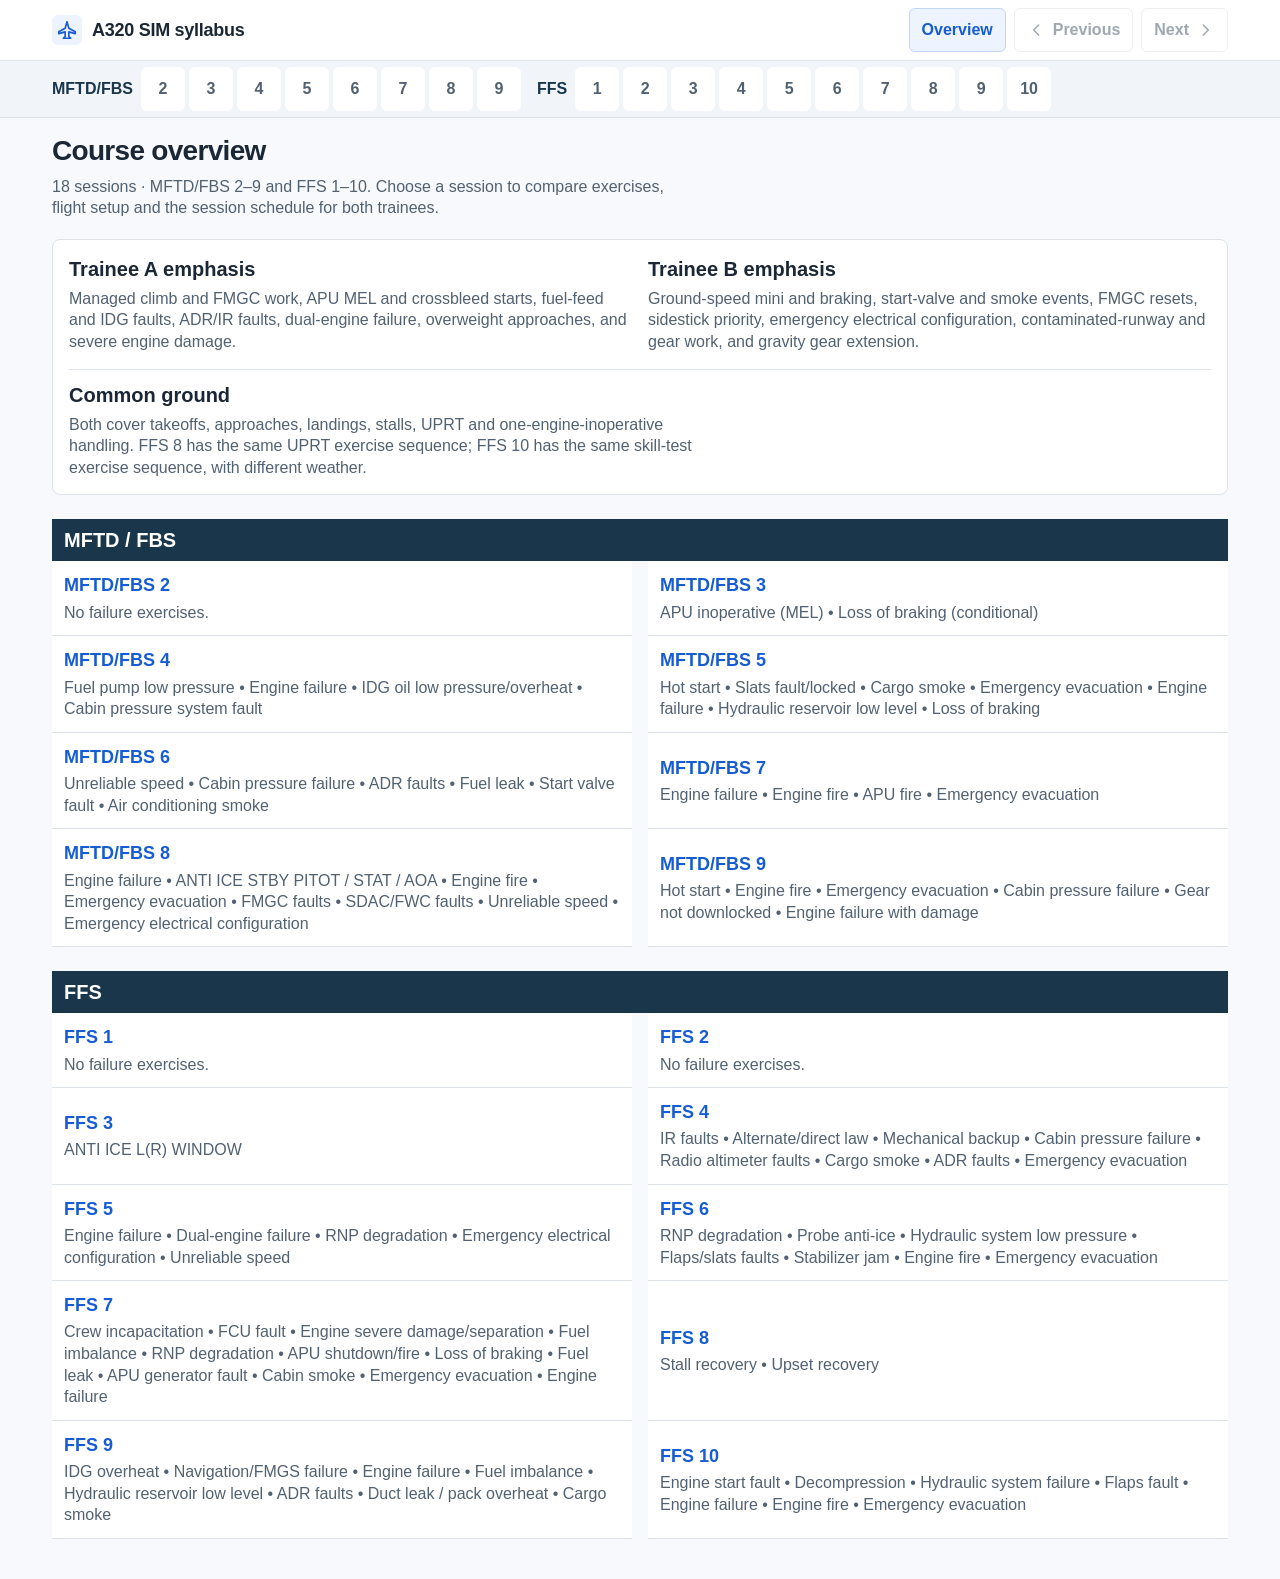
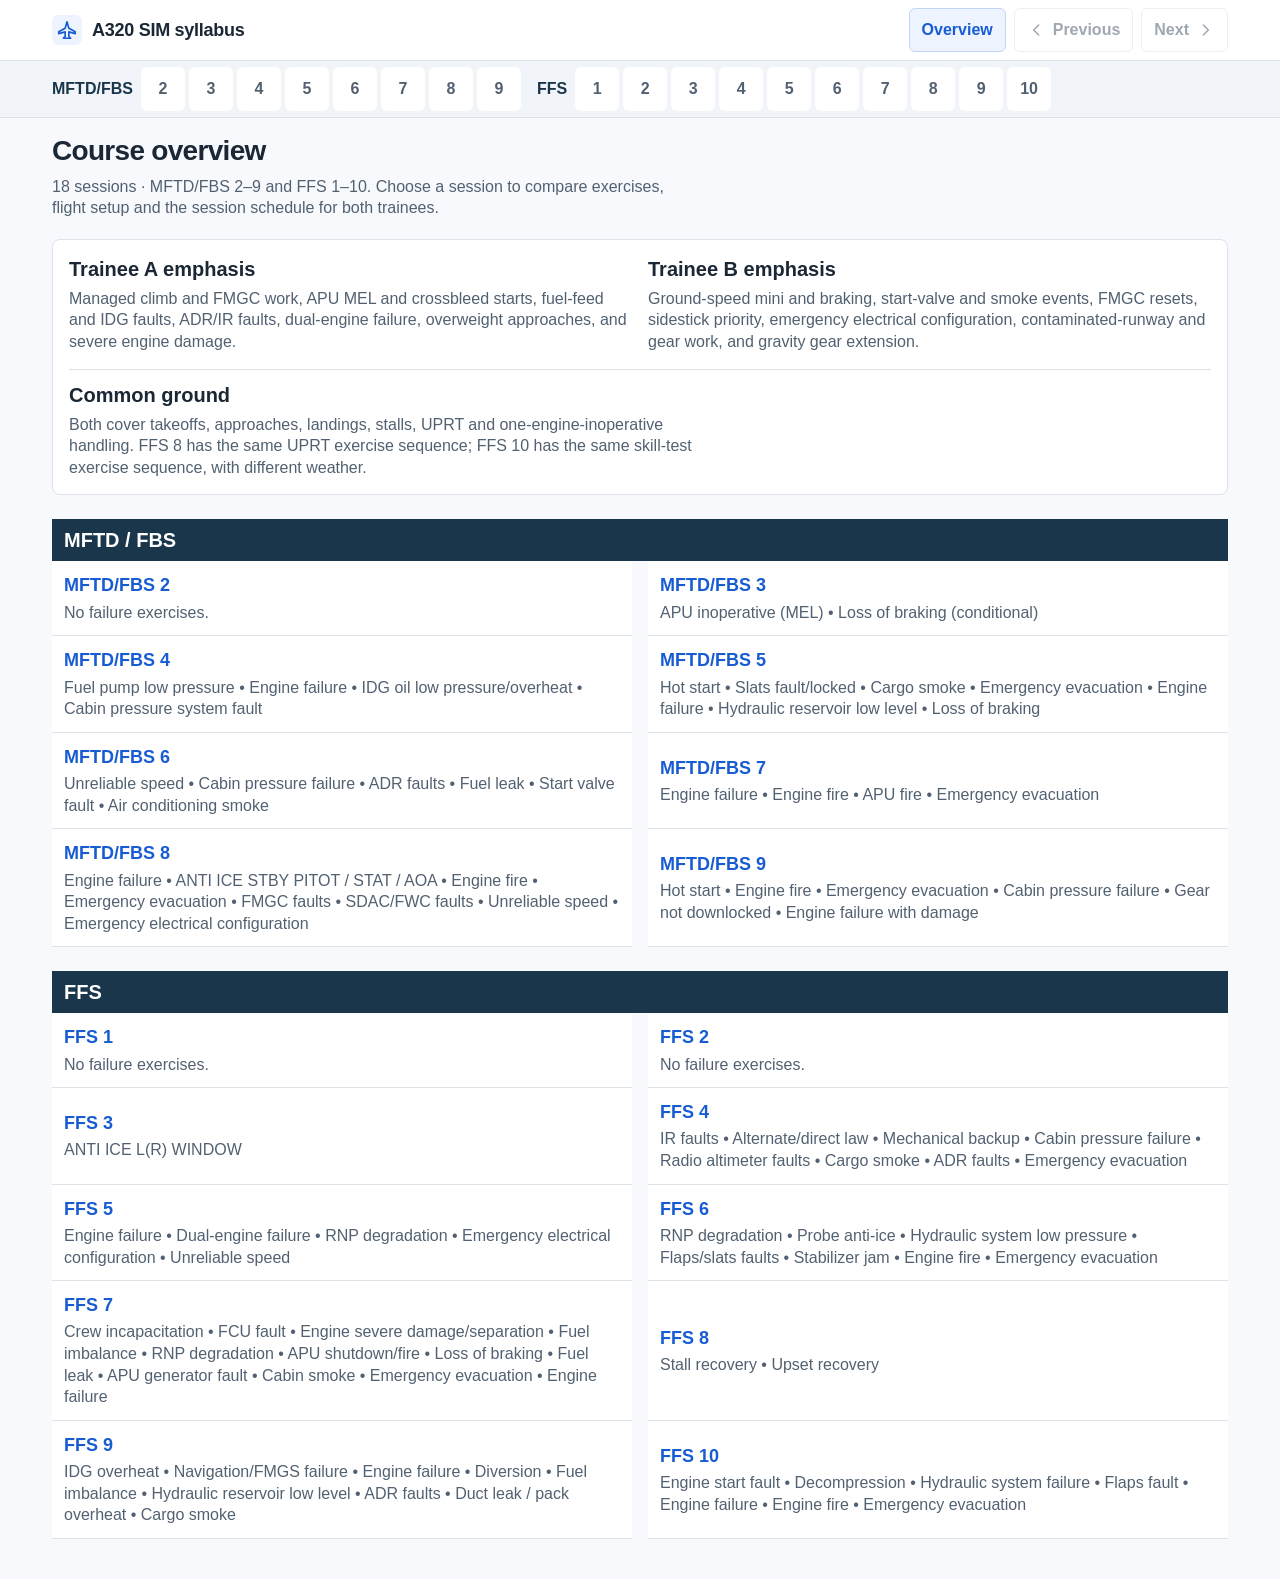
